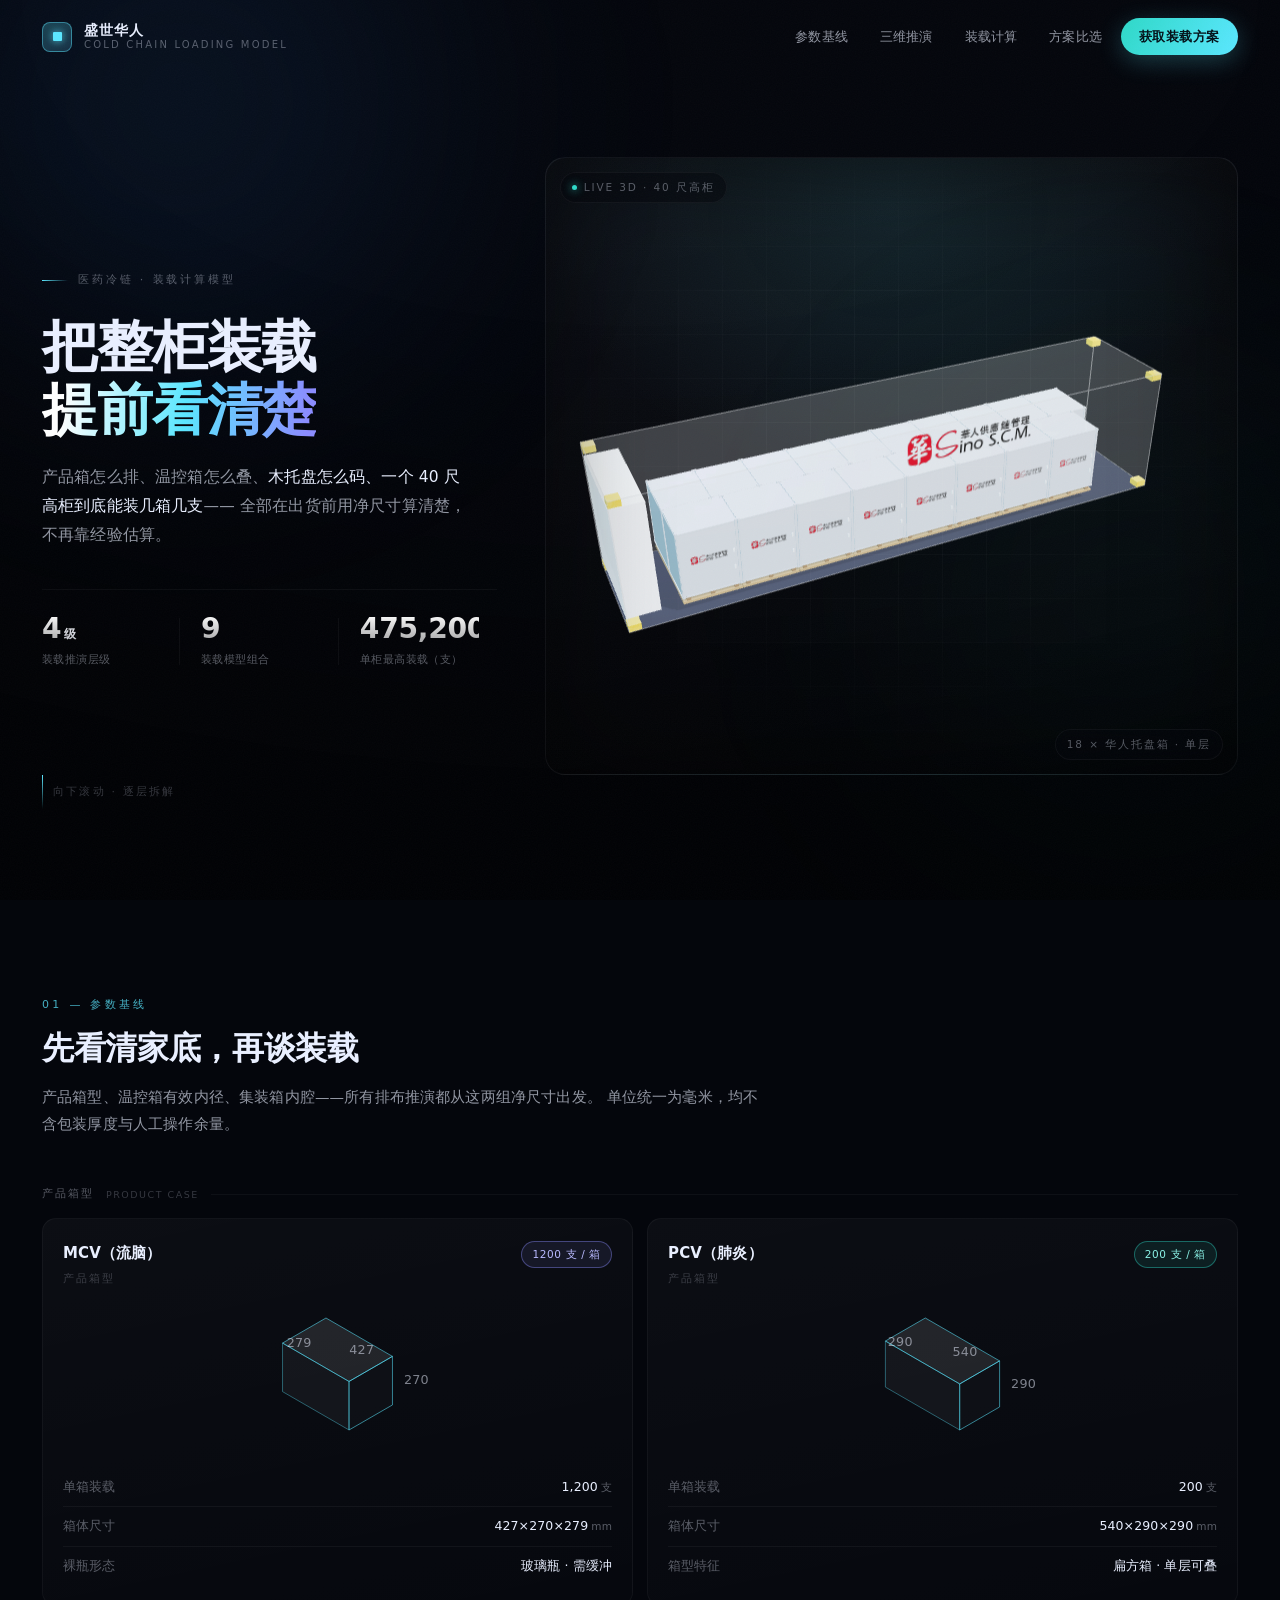
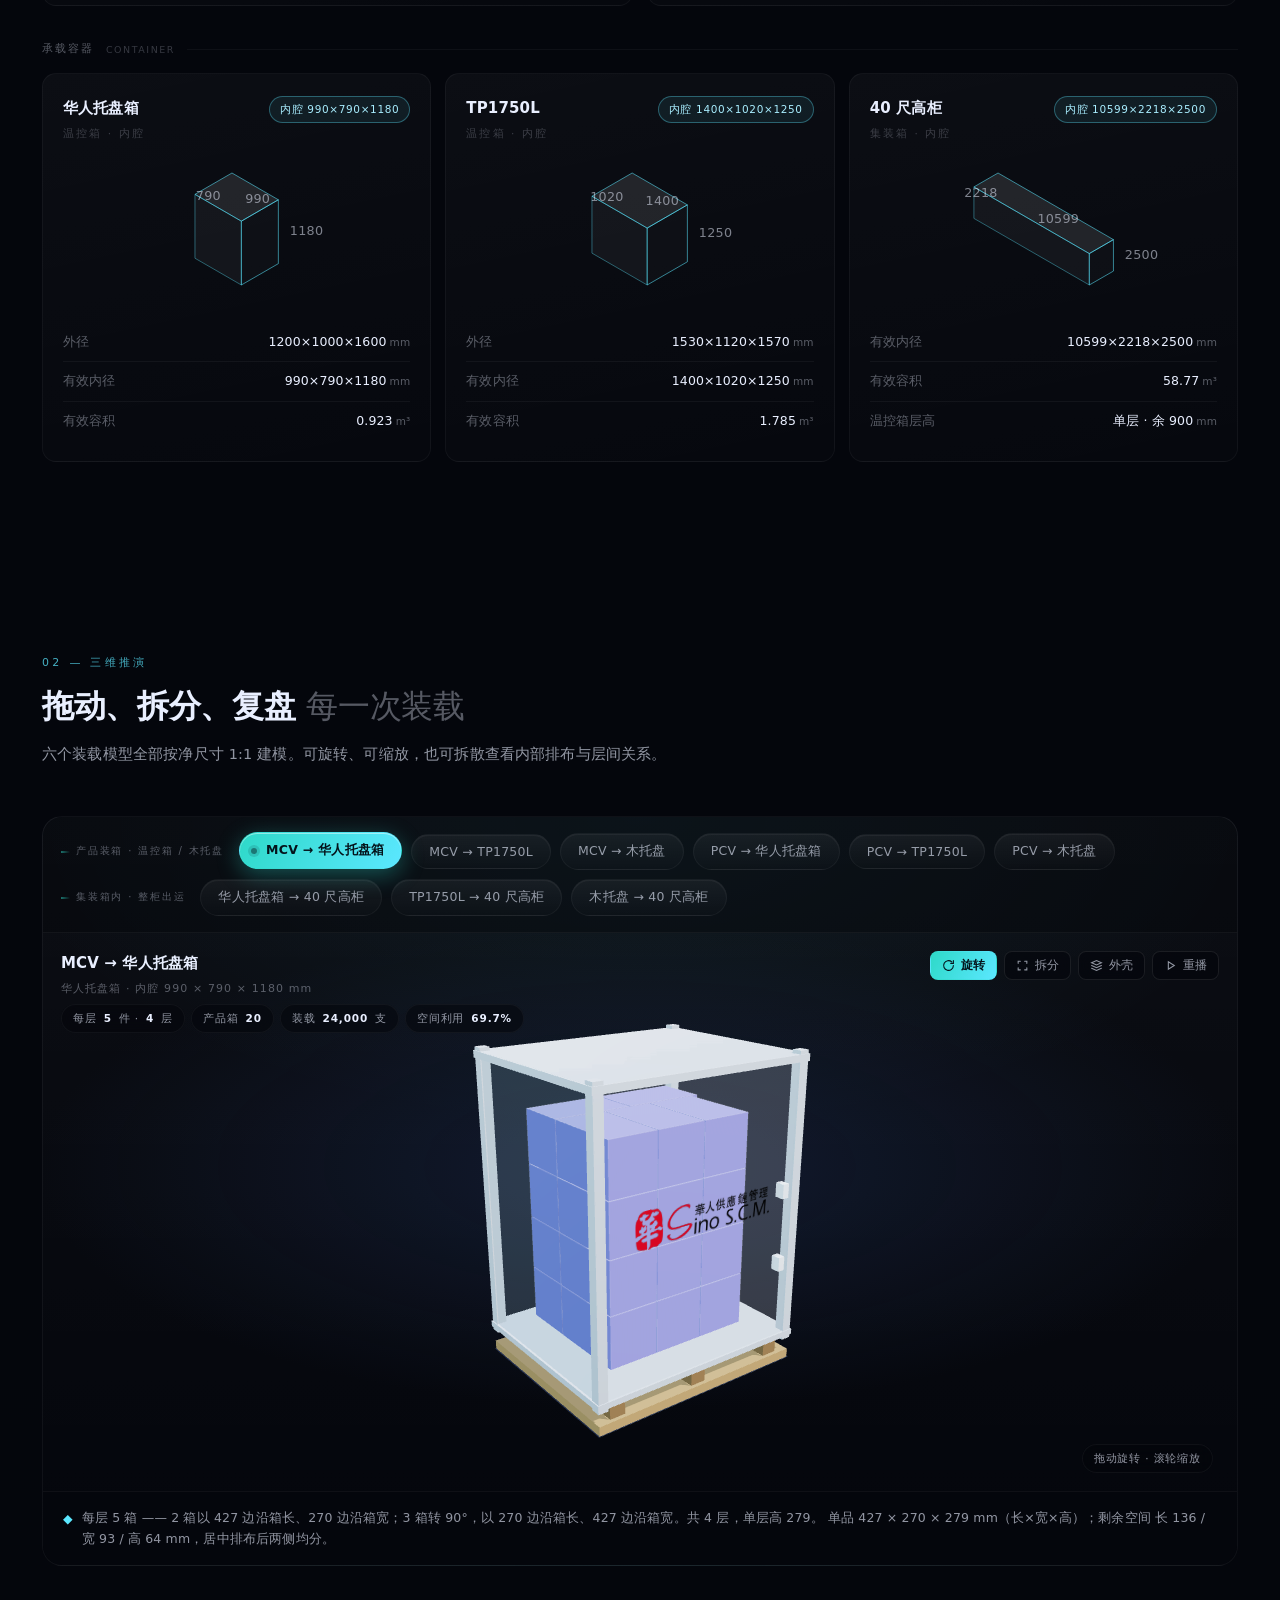
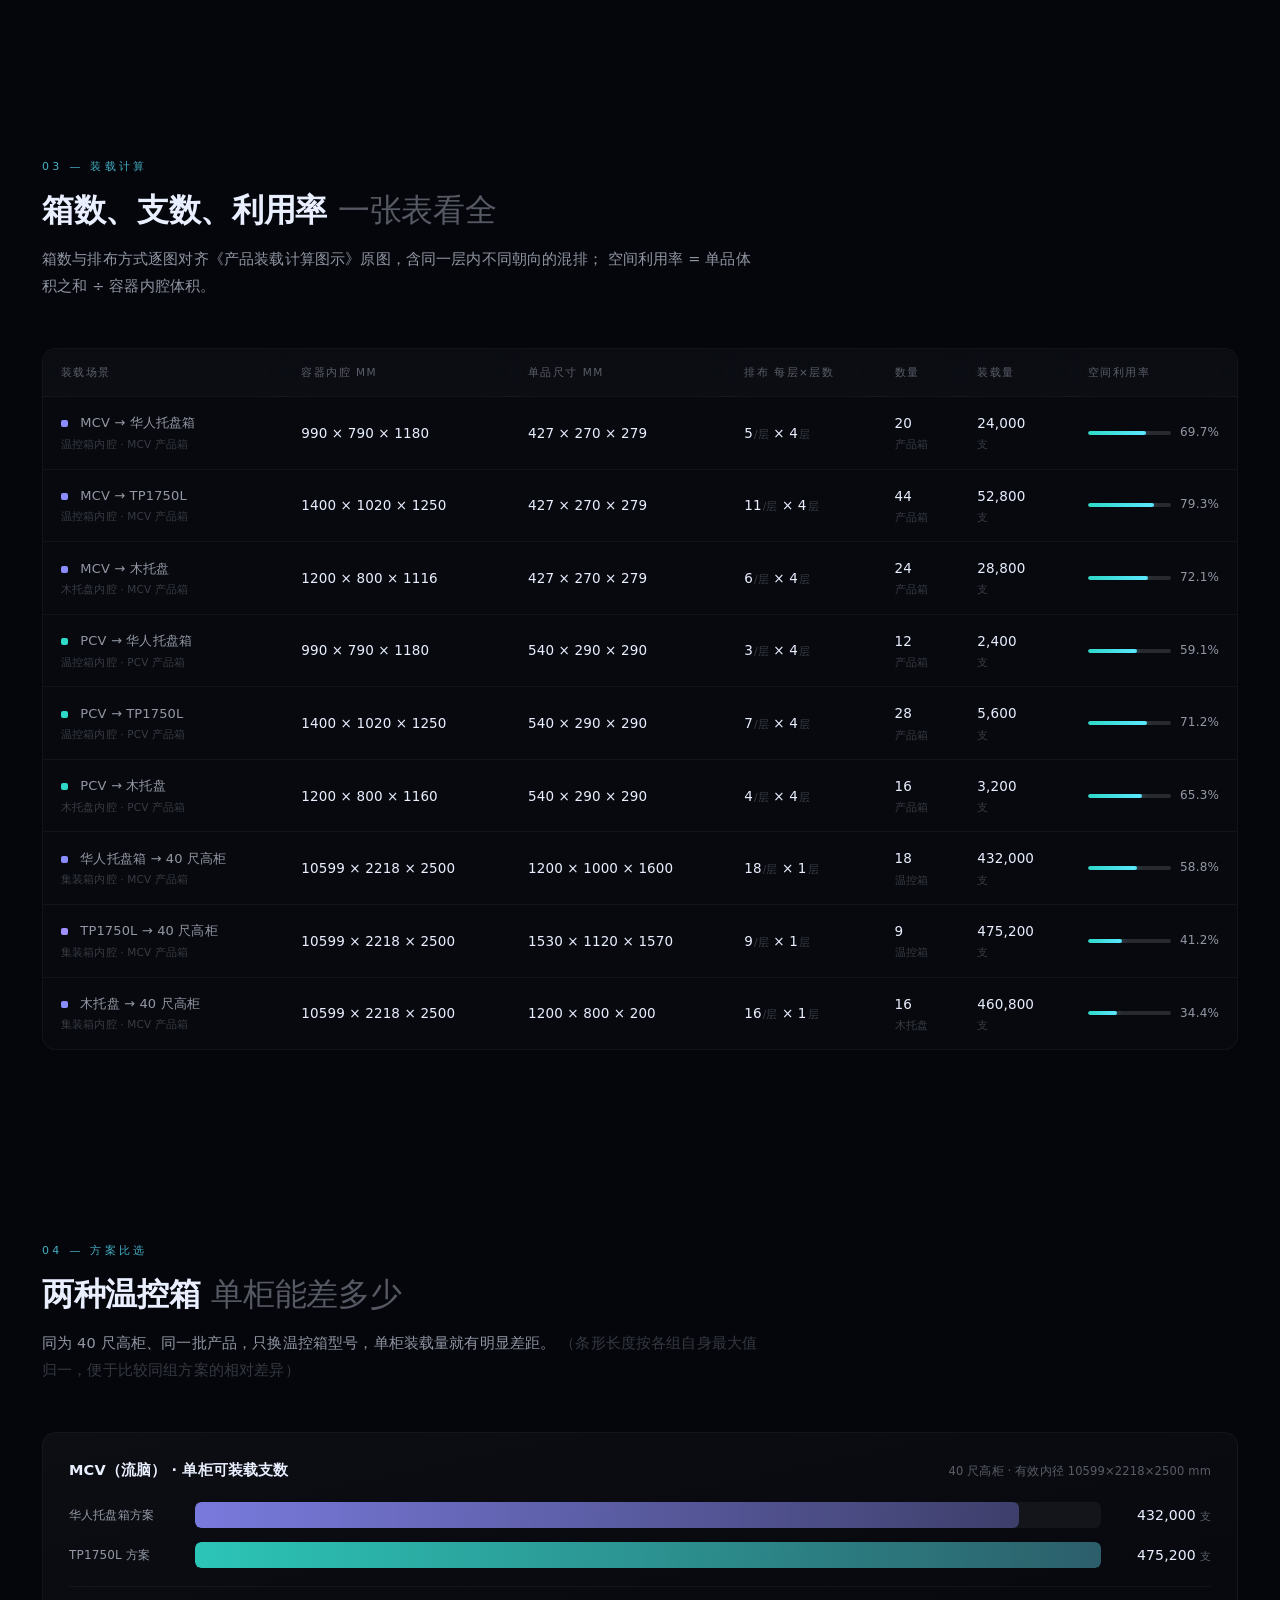
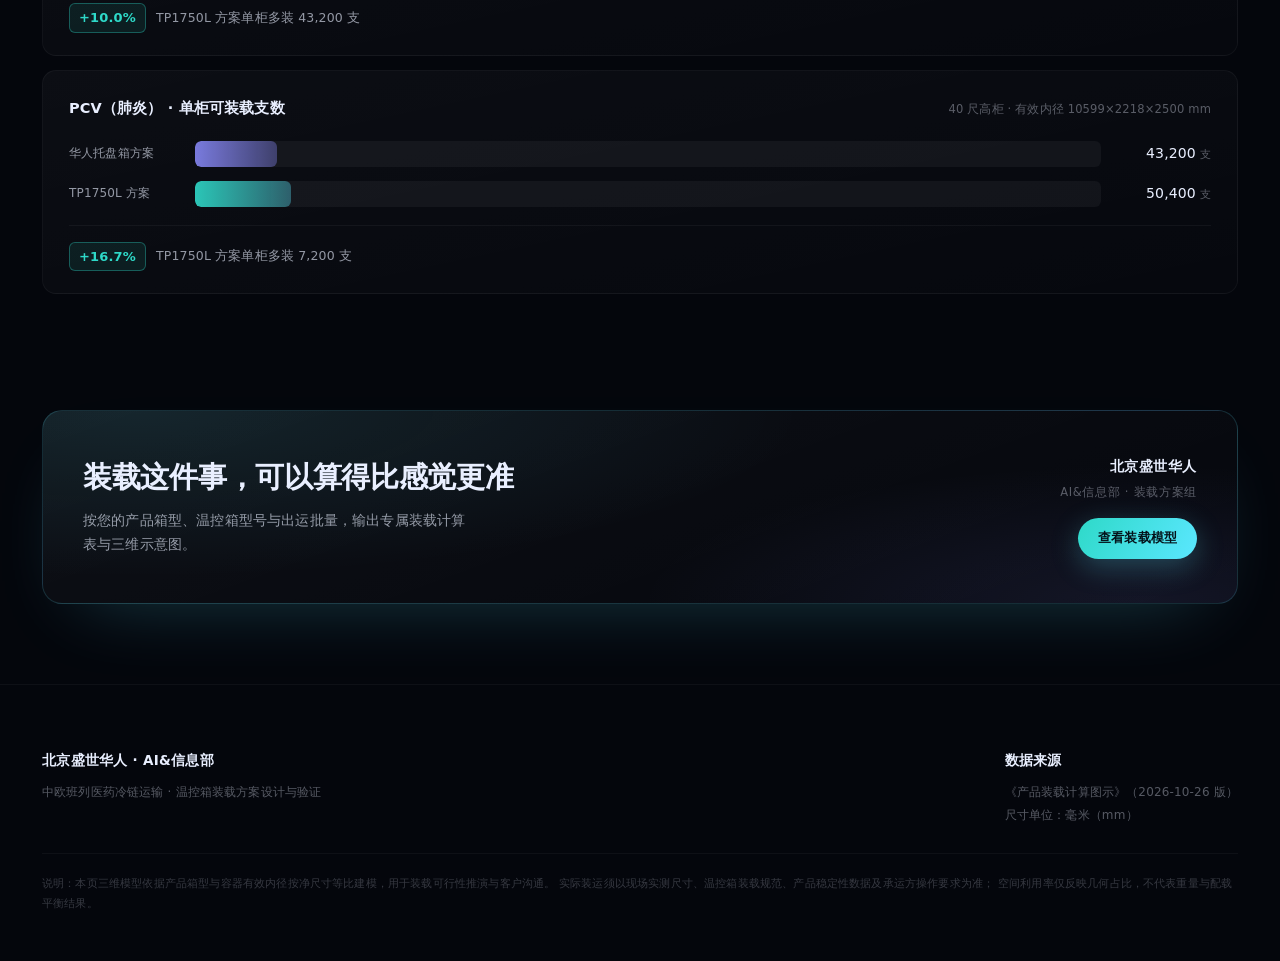
==== v2/standalone.html @ 355221b8 "feat(v2): 新增 MCV/PCV→木托盘、木托盘→40尺高柜 三个装载场景（V3）" ====
<!DOCTYPE html>
<html lang="zh-CN">
<head>
<meta charset="utf-8">
<meta name="viewport" content="width=device-width,initial-scale=1,viewport-fit=cover">
<meta name="theme-color" content="#04060C">
<meta name="robots" content="noindex,nofollow,noarchive">
<title>装载计算可视化 · 医药冷链温控箱 / 木托盘 / 整柜装载方案（离线单文件版）</title>
<meta name="description" content="基于产品箱型、温控箱有效内径、木托盘尺寸与 40 尺高柜内腔的多级装载模型，1:1 三维还原装箱效果，箱数、支数、空间利用率一屏看全。">
<link rel="icon" href="data:image/svg+xml,%3Csvg xmlns='http://www.w3.org/2000/svg' viewBox='0 0 32 32'%3E%3Crect width='32' height='32' rx='8' fill='%23070B14'/%3E%3Cpath d='M16 6l9 5v10l-9 5-9-5V11z' fill='none' stroke='%235BE7FF' stroke-width='2'/%3E%3C/svg%3E">
<style>
/* ============================================================
   盛世华人 · 装载计算可视化  H5
   Design System / 2026
   ============================================================ */

:root {
  /* ---- Surface ---- */
  --bg:        #04060C;
  --bg-raise:  #080C15;
  --glass:     rgba(255,255,255,.035);
  --glass-2:   rgba(255,255,255,.055);
  --line:      rgba(255,255,255,.085);
  --line-soft: rgba(255,255,255,.045);

  /* ---- Ink ---- */
  --ink:   #E9EFFF;
  --ink-2: rgba(233,239,255,.62);
  --ink-3: rgba(233,239,255,.36);
  --ink-4: rgba(233,239,255,.22);

  /* ---- Accent ---- */
  --cyan:   #5BE7FF;
  --mint:   #2ED9C8;
  --violet: #8B8CFF;
  --gold:   #E9C983;

  /* ---- Metrics ---- */
  --maxw: 1260px;
  --r-lg: 20px;
  --r-md: 14px;
  --r-sm: 10px;

  /* ---- Motion ---- */
  --ease: cubic-bezier(.22,.61,.36,1);
}

* { margin:0; padding:0; box-sizing:border-box; }

html { scroll-behavior:smooth; -webkit-text-size-adjust:100%; }

body {
  background:var(--bg);
  color:var(--ink);
  font-family:"PingFang SC","HarmonyOS Sans SC","Source Han Sans SC","Hiragino Sans GB","Microsoft YaHei",system-ui,-apple-system,sans-serif;
  font-size:16px;
  line-height:1.65;
  letter-spacing:.01em;
  -webkit-font-smoothing:antialiased;
  -moz-osx-font-smoothing:grayscale;
  overflow-x:hidden;
}

::selection { background:rgba(91,231,255,.28); }

/* ---------- Ambient background ---------- */
.bg-layer { position:fixed; inset:0; z-index:0; pointer-events:none; overflow:hidden; }
.bg-layer::before,
.bg-layer::after {
  content:""; position:absolute; border-radius:50%; filter:blur(120px); opacity:.5;
}
.bg-layer::before {
  width:64vw; height:64vw; left:-18vw; top:-24vw;
  background:radial-gradient(circle,rgba(46,120,214,.30),transparent 66%);
}
.bg-layer::after {
  width:56vw; height:56vw; right:-16vw; top:26vh;
  background:radial-gradient(circle,rgba(46,217,200,.16),transparent 68%);
}
.grain {
  position:fixed; inset:0; z-index:9998; pointer-events:none; opacity:.028;
  background-image:url("data:image/svg+xml,%3Csvg xmlns='http://www.w3.org/2000/svg' width='140' height='140'%3E%3Cfilter id='n'%3E%3CfeTurbulence type='fractalNoise' baseFrequency='.85' numOctaves='3' stitchTiles='stitch'/%3E%3C/filter%3E%3Crect width='140' height='140' filter='url(%23n)'/%3E%3C/svg%3E");
}
.vignette {
  position:fixed; inset:0; z-index:1; pointer-events:none;
  background:radial-gradient(120% 90% at 50% 0%,transparent 40%,rgba(0,0,0,.55) 100%);
}

/* ---------- Layout ---------- */
.wrap { width:100%; max-width:var(--maxw); margin:0 auto; padding:0 32px; }
@media (max-width:760px){ .wrap { padding:0 20px; } }

main { position:relative; z-index:2; }

/* ---------- Scroll progress ---------- */
.progress {
  position:fixed; top:0; left:0; height:2px; width:0%;
  background:linear-gradient(90deg,var(--mint),var(--cyan),var(--violet));
  z-index:9999; box-shadow:0 0 14px rgba(91,231,255,.6);
}

/* ---------- Nav ---------- */
.nav {
  position:fixed; top:0; left:0; right:0; z-index:900;
  padding:18px 0;
  transition:background .4s var(--ease),backdrop-filter .4s var(--ease),padding .4s var(--ease),border-color .4s var(--ease);
  border-bottom:1px solid transparent;
}
.nav.solid {
  background:rgba(4,6,12,.72);
  backdrop-filter:blur(18px) saturate(140%);
  -webkit-backdrop-filter:blur(18px) saturate(140%);
  border-bottom-color:var(--line-soft);
  padding:12px 0;
}
.nav-inner { display:flex; align-items:center; justify-content:space-between; gap:24px; }
.brand { display:flex; align-items:center; gap:12px; }
.brand-mark {
  width:30px; height:30px; position:relative; flex:0 0 auto;
  border:1px solid rgba(91,231,255,.5); border-radius:8px;
  display:grid; place-items:center;
  background:linear-gradient(150deg,rgba(91,231,255,.16),rgba(139,140,255,.08));
  box-shadow:0 0 22px rgba(91,231,255,.18) inset;
}
.brand-mark i {
  width:9px; height:9px; background:var(--cyan); border-radius:1px;
  box-shadow:0 0 10px var(--cyan);
  animation:pulse 2.6s ease-in-out infinite;
}
@keyframes pulse { 0%,100%{opacity:1;transform:scale(1)} 50%{opacity:.55;transform:scale(.82)} }
.brand-txt { display:flex; flex-direction:column; line-height:1.25; }
.brand-txt b { font-size:14px; font-weight:600; letter-spacing:.06em; }
.brand-txt span { font-size:10px; letter-spacing:.22em; color:var(--ink-3); text-transform:uppercase; }

.nav-links { display:flex; align-items:center; gap:6px; }
.nav-links a {
  color:var(--ink-2); text-decoration:none; font-size:13px; padding:7px 13px; border-radius:999px;
  transition:color .25s,background .25s;
}
.nav-links a:hover { color:var(--ink); background:var(--glass-2); }
.nav-cta {
  font-size:12.5px; color:#04121A !important; font-weight:600;
  background:linear-gradient(120deg,var(--mint),var(--cyan));
  padding:8px 18px !important; border-radius:999px; letter-spacing:.04em;
  box-shadow:0 6px 24px rgba(91,231,255,.24);
}
@media (max-width:860px){ .nav-links a:not(.nav-cta){ display:none; } }
@media (max-width:520px){
  .brand-txt span { display:none; }
  .nav-cta { font-size:12px !important; padding:7px 14px !important; white-space:nowrap; }
  .nav { padding:14px 0; }
  .hstat { min-width:0; }
  .hstat .l { font-size:11px; }
}

/* ---------- Hero ---------- */
.hero {
  position:relative; padding:120px 0 48px; min-height:100svh;
  display:flex; flex-direction:column; justify-content:center;
}
.hero > .wrap.hint-wrap { position:relative; height:40px; flex:0 0 auto; }
.hero-grid {
  display:grid; grid-template-columns:minmax(0,0.82fr) minmax(0,1.25fr);
  gap:48px; align-items:center; width:100%;
}
@media (max-width:1000px){
  .hero { padding:112px 0 40px; min-height:auto; }
  .hero-grid { grid-template-columns:1fr; gap:30px; }
  .canvas-frame { aspect-ratio:1.05 / 1; }
}

.eyebrow {
  display:inline-flex; align-items:center; gap:10px;
  font-size:11px; letter-spacing:.26em; text-transform:uppercase; color:var(--ink-3);
  margin-bottom:26px;
}
.eyebrow::before {
  content:""; width:26px; height:1px; background:linear-gradient(90deg,var(--cyan),transparent);
}

h1 {
  font-size:clamp(34px,4.4vw,62px);
  line-height:1.12; font-weight:600; letter-spacing:-.02em;
  margin-bottom:22px;
}
h1 .dim { color:var(--ink-3); font-weight:300; }
h1 .grad {
  background:linear-gradient(96deg,#FFFFFF 8%,var(--cyan) 52%,var(--violet) 96%);
  -webkit-background-clip:text; background-clip:text; color:transparent;
}
.lede {
  font-size:15.5px; color:var(--ink-2); line-height:1.85; max-width:44ch;
  font-weight:300;
}
.lede b { color:var(--ink); font-weight:500; }

.hero-stats {
  display:flex; gap:0; margin-top:40px;
  border-top:1px solid var(--line-soft); padding-top:24px; flex-wrap:wrap;
}
.hstat { flex:1 1 0; min-width:120px; padding-right:18px; position:relative; }
.hstat + .hstat { padding-left:22px; }
.hstat + .hstat::before {
  content:""; position:absolute; left:0; top:4px; bottom:4px; width:1px; background:var(--line-soft);
}
.hstat .n {
  font-family:"DIN Alternate","Helvetica Neue",system-ui,sans-serif;
  font-size:clamp(22px,2.2vw,31px); font-weight:600; letter-spacing:-.01em;
  font-variant-numeric:tabular-nums; line-height:1.1; white-space:nowrap;
  background:linear-gradient(180deg,#fff,rgba(255,255,255,.62));
  -webkit-background-clip:text; background-clip:text; color:transparent;
}
.hstat .u { font-size:12px; color:var(--ink-3); margin-left:3px; -webkit-text-fill-color:var(--ink-3); }
.hstat .l { font-size:11px; color:var(--ink-3); margin-top:6px; letter-spacing:.04em; white-space:nowrap; }

/* hero canvas frame */
.hero-visual { position:relative; }
.canvas-frame {
  position:relative; width:100%; aspect-ratio:1.12 / 1; min-height:460px;
  border-radius:var(--r-lg);
  background:
    radial-gradient(80% 70% at 50% 8%,rgba(91,231,255,.10),transparent 64%),
    linear-gradient(170deg,rgba(255,255,255,.045),rgba(255,255,255,.008));
  border:1px solid var(--line-soft);
  overflow:hidden;
}
.canvas-frame::before {
  content:""; position:absolute; inset:0; z-index:2; pointer-events:none;
  border-radius:inherit; box-shadow:inset 0 0 110px rgba(0,0,0,.5);
}
.canvas-frame::after {
  content:""; position:absolute; inset:0; pointer-events:none;
  background-image:
    linear-gradient(rgba(255,255,255,.028) 1px,transparent 1px),
    linear-gradient(90deg,rgba(255,255,255,.028) 1px,transparent 1px);
  background-size:44px 44px;
  mask-image:radial-gradient(75% 75% at 50% 45%,#000 20%,transparent 78%);
  -webkit-mask-image:radial-gradient(75% 75% at 50% 45%,#000 20%,transparent 78%);
}
.canvas-frame canvas { display:block; width:100%; height:100%; }
.frame-tag {
  position:absolute; z-index:3; font-size:10.5px; letter-spacing:.18em; text-transform:uppercase;
  color:var(--ink-3); padding:6px 11px; border:1px solid var(--line-soft); border-radius:999px;
  background:rgba(4,6,12,.5); backdrop-filter:blur(8px);
}
.frame-tag.tl { left:14px; top:14px; }
.frame-tag.br { right:14px; bottom:14px; }
.frame-tag .dot { display:inline-block; width:5px; height:5px; border-radius:50%; background:var(--mint); margin-right:7px; vertical-align:middle; box-shadow:0 0 8px var(--mint); }

.scroll-hint {
  position:absolute; left:32px; bottom:6px; display:flex; align-items:center; gap:10px;
  font-size:11px; letter-spacing:.2em; color:var(--ink-4); text-transform:uppercase;
}
.scroll-hint .bar { width:1px; height:34px; background:linear-gradient(var(--cyan),transparent); }
@media (max-width:1000px){ .scroll-hint { display:none; } }

/* ---------- Section shell ---------- */
.section { position:relative; padding:96px 0; }
.section.tight { padding:64px 0; }
.sec-head { margin-bottom:48px; max-width:720px; }
.sec-index {
  font-family:"DIN Alternate",system-ui,sans-serif; font-size:11px; letter-spacing:.3em;
  color:var(--cyan); opacity:.75; margin-bottom:14px;
}
.sec-title { font-size:clamp(24px,2.5vw,34px); font-weight:600; letter-spacing:-.01em; line-height:1.3; }
.sec-title em { font-style:normal; color:var(--ink-3); font-weight:300; }
.sec-sub { margin-top:14px; color:var(--ink-2); font-size:14.5px; line-height:1.85; font-weight:300; }

/* ---------- Param cards ---------- */
.cards { display:grid; gap:14px; }
.cards.p2 { grid-template-columns:repeat(2,minmax(0,1fr)); }
.cards.p3 { grid-template-columns:repeat(3,minmax(0,1fr)); }

.grp-label {
  display:flex; align-items:center; gap:12px;
  font-size:11px; letter-spacing:.18em; color:var(--ink-3);
  margin:0 0 14px;
}
.grp-label:not(:first-child) { margin-top:34px; }
.grp-label i {
  font-style:normal; font-size:9.5px; letter-spacing:.16em;
  color:var(--ink-4); text-transform:uppercase;
}
.grp-label::after { content:""; flex:1; height:1px; background:var(--line-soft); }

@media (max-width:860px){
  .cards.p2, .cards.p3 { grid-template-columns:1fr; }
}
.pcard {
  position:relative; padding:22px 20px 20px; border-radius:var(--r-md);
  background:linear-gradient(168deg,var(--glass),rgba(255,255,255,.012));
  border:1px solid var(--line-soft);
  transition:border-color .35s var(--ease),transform .35s var(--ease),background .35s var(--ease);
  overflow:hidden;
}
.pcard:hover { border-color:rgba(91,231,255,.32); transform:translateY(-3px); }
.pcard::before {
  content:""; position:absolute; inset:0; opacity:0; transition:opacity .4s;
  background:radial-gradient(70% 60% at 50% 0%,rgba(91,231,255,.10),transparent 70%);
}
.pcard:hover::before { opacity:1; }
.pcard-top { display:flex; align-items:flex-start; justify-content:space-between; gap:10px; position:relative; }
.pcard h3 { font-size:15px; font-weight:600; letter-spacing:.01em; }
.pcard .kick { font-size:10.5px; letter-spacing:.2em; text-transform:uppercase; color:var(--ink-4); margin-top:5px; }
.pill {
  font-size:10.5px; padding:4px 10px; border-radius:999px; letter-spacing:.06em;
  border:1px solid var(--line); color:var(--ink-2); white-space:nowrap;
}
.pill.violet { color:#B9BAFF; border-color:rgba(139,140,255,.4); background:rgba(139,140,255,.09); }
.pill.mint   { color:#8BF2E6; border-color:rgba(46,217,200,.4);  background:rgba(46,217,200,.09); }
.pill.cyan   { color:#A9EEFF; border-color:rgba(91,231,255,.34); background:rgba(91,231,255,.08); }

.iso-box { width:100%; height:168px; display:block; margin:2px 0 0; }
.iso-box .f-top { fill:rgba(255,255,255,.10); }
.iso-box .f-left { fill:rgba(255,255,255,.045); }
.iso-box .f-right { fill:rgba(255,255,255,.02); }
.iso-box .edge { fill:none; stroke:rgba(91,231,255,.55); stroke-width:1; vector-effect:non-scaling-stroke; }
.iso-box .dim-line { stroke:rgba(255,255,255,.16); stroke-width:1; stroke-dasharray:3 3; }
.iso-box .dim-txt { fill:rgba(233,239,255,.52); font-size:10px; font-family:"DIN Alternate",system-ui,sans-serif; letter-spacing:.02em; }

.spec { display:flex; flex-direction:column; gap:0; margin-top:10px; position:relative; }
.spec-row {
  display:flex; align-items:baseline; justify-content:space-between; gap:12px;
  padding:9px 0; border-top:1px solid var(--line-soft); font-size:12.5px;
}
.spec-row:first-child { border-top:none; }
.spec-row .k { color:var(--ink-3); }
.spec-row .v {
  font-family:"DIN Alternate","Helvetica Neue",system-ui,sans-serif;
  font-variant-numeric:tabular-nums; letter-spacing:.01em; color:var(--ink);
  font-weight:500;
}
.spec-row .v small { color:var(--ink-3); font-size:10.5px; margin-left:3px; }

/* ---------- 3D Stage ---------- */
.stage-shell {
  position:relative; border-radius:var(--r-lg); overflow:hidden;
  border:1px solid var(--line-soft);
  background:
    radial-gradient(90% 70% at 50% 0%,rgba(91,231,255,.07),transparent 60%),
    linear-gradient(180deg,rgba(255,255,255,.035),rgba(255,255,255,.004));
}
.stage-tabs {
  display:flex; flex-direction:column; gap:9px; padding:16px 18px;
  border-bottom:1px solid var(--line-soft);
  background:rgba(4,6,12,.4);
}
.tab-row { display:flex; flex-wrap:wrap; align-items:center; gap:9px; }
.tab-group-label {
  position:relative; font-size:10px; letter-spacing:.18em; text-transform:uppercase;
  color:var(--ink-3); flex:0 0 auto; min-width:112px; white-space:nowrap; margin-right:6px;
  padding-left:15px;
}
.tab-group-label::before {
  content:""; position:absolute; left:0; top:50%; width:9px; height:1px;
  background:linear-gradient(90deg,var(--mint),transparent); transform:translateY(-50%);
}
@media (max-width:700px){
  .tab-group-label { flex:1 0 100%; margin-bottom:3px; }
}
.tab {
  position:relative; appearance:none; cursor:pointer; font-family:inherit;
  font-size:12.5px; font-weight:500; letter-spacing:.02em;
  padding:9px 17px; border-radius:999px; overflow:hidden; white-space:nowrap;
  color:var(--ink-2);
  border:1px solid var(--line-soft);
  background:linear-gradient(180deg,rgba(255,255,255,.055),rgba(255,255,255,.012));
  box-shadow:inset 0 1px 0 rgba(255,255,255,.05);
  transition:color .3s var(--ease), border-color .3s var(--ease), background .3s var(--ease), transform .3s var(--ease), box-shadow .3s var(--ease);
}
.tab::before {
  content:""; position:absolute; top:0; left:-60%; width:55%; height:100%;
  background:linear-gradient(100deg,transparent,rgba(255,255,255,.18),transparent);
  transform:skewX(-18deg); transition:transform .6s var(--ease); pointer-events:none;
}
.tab:hover {
  color:var(--ink); border-color:rgba(91,231,255,.4);
  background:var(--glass-2); transform:translateY(-1px);
}
.tab:hover::before { transform:translateX(340%) skewX(-18deg); }
.tab.on {
  color:#04121A; font-weight:700;
  border-color:transparent;
  background:linear-gradient(120deg,var(--mint),var(--cyan));
  box-shadow:0 6px 22px rgba(46,217,200,.34), inset 0 1px 0 rgba(255,255,255,.45);
  transform:translateY(-1px);
}
.tab.on::before { display:none; }
.tab.on::after {
  content:""; position:absolute; left:11px; top:50%; width:6px; height:6px;
  border-radius:50%; background:rgba(4,18,26,.5); transform:translateY(-50%);
  box-shadow:0 0 0 3px rgba(4,18,26,.12);
}
.tab.on { padding-left:26px; }

.stage {
  position:relative; height:clamp(400px,62vh,600px);
  background:radial-gradient(70% 60% at 50% 42%,rgba(28,44,80,.5),rgba(4,6,12,0) 72%);
}
.stage canvas { display:block; width:100%; height:100%; cursor:grab; touch-action:none; }
.stage canvas:active { cursor:grabbing; }

.hud { position:absolute; inset:0; pointer-events:none; padding:18px; z-index:2; }
.hud-tl { position:absolute; left:18px; top:18px; }
.hud-br { position:absolute; right:18px; bottom:18px; text-align:right; }
.hud-tr { position:absolute; right:18px; top:18px; display:flex; gap:7px; pointer-events:auto; }

.hud-title { font-size:15px; font-weight:600; letter-spacing:.01em; }
.hud-sub { font-size:11px; color:var(--ink-3); letter-spacing:.1em; margin-top:4px; }
.hud-chip {
  display:inline-flex; align-items:center; gap:7px;
  font-size:10.5px; letter-spacing:.08em; color:var(--ink-2);
  padding:5px 11px; border-radius:999px; border:1px solid var(--line-soft);
  background:rgba(4,6,12,.55); backdrop-filter:blur(8px); margin-right:6px; margin-top:6px;
}
.hud-chip b {
  font-family:"DIN Alternate",system-ui,sans-serif; color:var(--ink); font-weight:600;
  font-variant-numeric:tabular-nums;
}

.ctl {
  appearance:none; cursor:pointer; font-family:inherit; font-size:11.5px;
  padding:6px 11px; border-radius:8px; border:1px solid var(--line);
  background:rgba(4,6,12,.62); color:var(--ink-2);
  backdrop-filter:blur(10px); transition:all .22s var(--ease);
  display:inline-flex; align-items:center; gap:6px;
}
.ctl:hover { color:var(--ink); border-color:rgba(91,231,255,.4); }
.ctl.on { color:#04121A; background:linear-gradient(120deg,var(--mint),var(--cyan)); border-color:transparent; font-weight:600; }
.ctl svg { width:13px; height:13px; }

.stage-note {
  padding:16px 20px; border-top:1px solid var(--line-soft);
  font-size:12.5px; color:var(--ink-2); background:rgba(4,6,12,.3);
  display:flex; align-items:flex-start; gap:9px;
}
.stage-note .mk { color:var(--cyan); flex:0 0 auto; margin-top:1px; }

/* ---------- Table ---------- */
.tbl-wrap { border-radius:var(--r-md); border:1px solid var(--line-soft); overflow:auto; background:rgba(255,255,255,.014); }
table { width:100%; border-collapse:collapse; min-width:820px; }
thead th {
  text-align:left; font-size:10.5px; letter-spacing:.14em; text-transform:uppercase;
  color:var(--ink-3); font-weight:500; padding:15px 18px; white-space:nowrap;
  border-bottom:1px solid var(--line);
  background:rgba(255,255,255,.02);
  position:sticky; top:0; backdrop-filter:blur(10px);
}
tbody td {
  padding:15px 18px; font-size:13px; border-bottom:1px solid var(--line-soft); color:var(--ink-2);
  vertical-align:middle;
}
tbody tr:last-child td { border-bottom:none; }
tbody tr { transition:background .22s; }
tbody tr:hover { background:rgba(91,231,255,.035); }
td.strong { color:var(--ink); font-weight:500; }
td.num {
  font-family:"DIN Alternate","Helvetica Neue",system-ui,sans-serif;
  font-variant-numeric:tabular-nums; color:var(--ink); font-size:13.5px; letter-spacing:.01em;
}
td .sub { display:block; font-size:10.5px; color:var(--ink-4); margin-top:2px; }
td.lay { white-space:nowrap; }
td.lay i { font-style:normal; font-size:10.5px; color:var(--ink-4); margin-left:1px; }
.swatch { display:inline-block; width:7px; height:7px; border-radius:2px; margin-right:8px; vertical-align:middle; }
.meter { display:flex; align-items:center; gap:9px; }
.meter .track { flex:1; height:4px; border-radius:2px; background:rgba(255,255,255,.13); min-width:56px; overflow:hidden; }
.meter .fill { height:100%; border-radius:2px; background:linear-gradient(90deg,var(--mint),var(--cyan)); box-shadow:0 0 10px rgba(91,231,255,.45); }
.meter .pct { font-family:"DIN Alternate",system-ui,sans-serif; font-size:12px; color:var(--ink-2); font-variant-numeric:tabular-nums; min-width:38px; text-align:right; }

/* ---------- Compare ---------- */
.compare { display:grid; grid-template-columns:1fr; gap:14px; }
.cmp-card {
  padding:26px 26px 22px; border-radius:var(--r-md); border:1px solid var(--line-soft);
  background:linear-gradient(168deg,var(--glass),rgba(255,255,255,.01));
}
.cmp-head { display:flex; align-items:baseline; justify-content:space-between; gap:14px; margin-bottom:20px; flex-wrap:wrap; }
.cmp-head h3 { font-size:14.5px; font-weight:600; }
.cmp-head .note { font-size:11.5px; color:var(--ink-3); }
.bar-row { display:grid; grid-template-columns:112px 1fr auto; gap:14px; align-items:center; margin-bottom:14px; }
.bar-row:last-child { margin-bottom:0; }
.bar-label { font-size:12px; color:var(--ink-2); }
.bar-track { height:26px; border-radius:6px; background:rgba(255,255,255,.045); position:relative; overflow:hidden; }
.bar-fill {
  height:100%; border-radius:6px; width:0; transition:width 1.1s var(--ease);
  position:relative;
}
.bar-fill.a { background:linear-gradient(90deg,rgba(139,140,255,.85),rgba(139,140,255,.35)); }
.bar-fill.b { background:linear-gradient(90deg,rgba(46,217,200,.9),rgba(91,231,255,.35)); }
.bar-val {
  font-family:"DIN Alternate",system-ui,sans-serif; font-size:14px; font-variant-numeric:tabular-nums;
  color:var(--ink); min-width:96px; text-align:right; letter-spacing:.01em;
}
.bar-val small { color:var(--ink-3); font-size:10.5px; margin-left:4px; }
.cmp-foot {
  margin-top:18px; padding-top:16px; border-top:1px solid var(--line-soft);
  display:flex; align-items:center; gap:10px; font-size:12.5px; color:var(--ink-2); flex-wrap:wrap;
}
.delta {
  font-family:"DIN Alternate",system-ui,sans-serif; font-weight:600; font-size:13px;
  color:var(--mint); font-variant-numeric:tabular-nums;
  padding:3px 9px; border-radius:6px; border:1px solid rgba(46,217,200,.34); background:rgba(46,217,200,.09);
}

/* ---------- Footer ---------- */
.footer { padding:64px 0 48px; border-top:1px solid var(--line-soft); margin-top:40px; position:relative; z-index:2; }
.footer-grid { display:flex; justify-content:space-between; gap:36px; flex-wrap:wrap; align-items:flex-start; }
.footer h4 { font-size:13.5px; font-weight:600; margin-bottom:10px; letter-spacing:.02em; }
.footer p { font-size:12px; color:var(--ink-3); line-height:1.9; max-width:52ch; }
.footer .fine { margin-top:26px; padding-top:20px; border-top:1px solid var(--line-soft); font-size:11px; color:var(--ink-4); line-height:1.8; }

/* ---------- Reveal ---------- */
.reveal { opacity:0; transform:translateY(22px); transition:opacity .9s var(--ease),transform .9s var(--ease); }
.reveal.in { opacity:1; transform:none; }
.reveal.d1 { transition-delay:.08s; }
.reveal.d2 { transition-delay:.16s; }
.reveal.d3 { transition-delay:.24s; }
.reveal.d4 { transition-delay:.32s; }

@media (prefers-reduced-motion:reduce){
  .reveal { opacity:1 !important; transform:none !important; transition:none !important; }
  html { scroll-behavior:auto; }
  .brand-mark i { animation:none; }
}

/* ============================================================
   移动端适配
   ============================================================ */
@media (max-width:760px){
  /* 场景切换：横向滚动条 */
  .stage-tabs {
    flex-direction:row; flex-wrap:nowrap; overflow-x:auto;
    gap:8px; padding:12px 14px; scrollbar-width:none;
  }
  .stage-tabs::-webkit-scrollbar { display:none; }
  .tab-row { flex-wrap:nowrap; flex:0 0 auto; gap:7px; }
  .tab-group-label { display:none; }
  .tab { font-size:12px; padding:7px 13px; }

  /* 控件移到画布底部，避免遮挡标题 */
  .hud-tl { left:14px; right:14px; top:14px; }
  .hud-tr {
    top:auto; bottom:12px; left:14px; right:14px;
    justify-content:flex-start; flex-wrap:wrap;
  }
  .hud-br { display:none; }
  .hud-chip { font-size:9.5px; padding:4px 8px; margin-top:5px; }
  .hud-title { font-size:14px; }
  .stage { height:clamp(360px,58vh,520px); }
  .stage-note { font-size:11.5px; line-height:1.7; }

  /* 计算表：纵向卡片 */
  .tbl-wrap { border:none; background:none; overflow:visible; }
  table { min-width:0; width:100%; }
  thead { display:none; }
  tbody tr {
    display:block; margin-bottom:10px; padding:4px 16px 8px;
    border:1px solid var(--line-soft); border-radius:12px;
    background:linear-gradient(170deg,rgba(255,255,255,.035),rgba(255,255,255,.008));
  }
  tbody tr:hover { background:linear-gradient(170deg,rgba(255,255,255,.035),rgba(255,255,255,.008)); }
  tbody td {
    display:flex; align-items:center; justify-content:space-between; gap:12px;
    padding:9px 0; border-bottom:1px solid var(--line-soft); font-size:12.5px;
  }
  tbody td::before {
    content:attr(data-label); color:var(--ink-3); font-size:11px; flex:0 0 auto;
  }
  tbody td:first-child {
    display:block; padding:14px 0 11px; border-bottom:1px solid var(--line);
  }
  tbody td:first-child::before { display:none; }
  tbody tr td:last-child { border-bottom:none; }
  td .sub { display:inline; margin-left:6px; }
  .meter { flex:1; max-width:170px; }

  /* 对比条 */
  .bar-row { grid-template-columns:1fr auto; row-gap:6px; }
  .bar-label { grid-column:1 / -1; }
  .bar-val { min-width:0; }
  .cmp-card { padding:20px 18px 16px; }

  .sec-head { margin-bottom:32px; }
  .section { padding:64px 0; }
}

/* ============================================================
   结尾 CTA
   ============================================================ */
.cta-band { position:relative; z-index:2; padding:20px 0 40px; }
.cta-inner {
  display:flex; align-items:center; justify-content:space-between; gap:40px; flex-wrap:wrap;
  padding:44px 40px; border-radius:var(--r-lg);
  border:1px solid rgba(91,231,255,.16);
  background:
    radial-gradient(90% 140% at 8% 0%,rgba(91,231,255,.10),transparent 62%),
    radial-gradient(70% 120% at 92% 100%,rgba(139,140,255,.10),transparent 60%),
    linear-gradient(160deg,rgba(255,255,255,.045),rgba(255,255,255,.008));
  box-shadow:0 30px 80px -40px rgba(91,231,255,.28);
}
.cta-inner h2 {
  font-size:clamp(22px,2.3vw,30px); font-weight:600; letter-spacing:-.01em; line-height:1.35;
  margin-bottom:10px;
}
.cta-inner p { font-size:13.5px; color:var(--ink-2); font-weight:300; max-width:46ch; line-height:1.8; }
.cta-side { text-align:right; }
.cta-brand { font-size:14px; font-weight:600; letter-spacing:.04em; }
.cta-dept { font-size:11.5px; color:var(--ink-3); margin-top:5px; letter-spacing:.06em; }
.cta-btn {
  display:inline-flex; align-items:center; gap:8px; margin-top:16px;
  font-size:12.5px; font-weight:600; color:#04121A; text-decoration:none;
  padding:10px 20px; border-radius:999px;
  background:linear-gradient(120deg,var(--mint),var(--cyan));
  box-shadow:0 8px 28px rgba(91,231,255,.26);
  transition:transform .25s var(--ease),box-shadow .25s var(--ease);
}
.cta-btn:hover { transform:translateY(-2px); box-shadow:0 12px 34px rgba(91,231,255,.34); }
@media (max-width:760px){
  .cta-inner { padding:30px 24px; gap:24px; }
  .cta-side { text-align:left; width:100%; }
  .cta-btn { margin-top:12px; }
}

@media (max-width:560px){
  .hero-stats { display:grid; grid-template-columns:repeat(3,1fr); border-top:1px solid var(--line-soft); }
  .hstat { min-width:0; padding-right:8px; }
  .hstat + .hstat { padding-left:12px; }
  .hstat .n { font-size:20px; }
  .hstat .l { white-space:normal; font-size:10px; line-height:1.45; }
  .hero { padding:104px 0 28px; }
}

</style>
</head>
<body>

<div class="bg-layer"></div>
<div class="vignette"></div>
<div class="grain"></div>
<div class="progress" id="progress"></div>

<!-- ================= NAV ================= -->
<header class="nav" id="nav">
  <div class="wrap nav-inner">
    <div class="brand">
      <div class="brand-mark"><i></i></div>
      <div class="brand-txt">
        <b>盛世华人</b>
        <span>Cold Chain Loading Model</span>
      </div>
    </div>
    <nav class="nav-links">
      <a href="#params">参数基线</a>
      <a href="#stage-sec">三维推演</a>
      <a href="#calc">装载计算</a>
      <a href="#compare-sec">方案比选</a>
      <a href="#contact" class="nav-cta">获取装载方案</a>
    </nav>
  </div>
</header>

<main>

<!-- ================= HERO ================= -->
<section class="hero">
  <div class="wrap hero-grid grid-wrap">
    <div>
      <div class="eyebrow reveal">医药冷链 · 装载计算模型</div>
      <h1 class="reveal d1">
        把整柜装载<br>
        <span class="grad">提前看清楚</span>
      </h1>
      <p class="lede reveal d2">
        产品箱怎么排、温控箱怎么叠、<b>木托盘怎么码、一个 40 尺高柜到底能装几箱几支</b>——
        全部在出货前用净尺寸算清楚，不再靠经验估算。
      </p>

      <div class="hero-stats reveal d3">
        <div class="hstat">
          <div class="n">4<span class="u">级</span></div>
          <div class="l">装载推演层级</div>
        </div>
        <div class="hstat">
          <div class="n" data-count="9">0</div>
          <div class="l">装载模型组合</div>
        </div>
        <div class="hstat">
          <div class="n" data-count="475200">0</div>
          <div class="l">单柜最高装载（支）</div>
        </div>
      </div>
    </div>

    <div class="hero-visual reveal d2">
      <div class="canvas-frame">
        <canvas id="heroCanvas"></canvas>
        <div class="frame-tag tl"><span class="dot"></span>Live 3D · 40 尺高柜</div>
        <div class="frame-tag br">18 × 华人托盘箱 · 单层</div>
      </div>
    </div>
  </div>

  <div class="wrap hint-wrap">
    <div class="scroll-hint"><span class="bar"></span>向下滚动 · 逐层拆解</div>
  </div>
</section>

<!-- ================= 参数 ================= -->
<section class="section" id="params">
  <div class="wrap">
    <div class="sec-head reveal">
      <div class="sec-index">01 — 参数基线</div>
      <h2 class="sec-title">先看清家底，再谈装载</h2>
      <p class="sec-sub">
        产品箱型、温控箱有效内径、集装箱内腔——所有排布推演都从这两组净尺寸出发。
        单位统一为毫米，均不含包装厚度与人工操作余量。
      </p>
    </div>
    <div class="grp-label reveal">产品箱型 <i>Product Case</i></div>
    <div class="cards p2" id="cardsProduct"></div>

    <div class="grp-label reveal">承载容器 <i>Container</i></div>
    <div class="cards p3" id="cardsCont"></div>
  </div>
</section>

<!-- ================= 3D 舞台 ================= -->
<section class="section" id="stage-sec">
  <div class="wrap">
    <div class="sec-head reveal">
      <div class="sec-index">02 — 三维推演</div>
      <h2 class="sec-title">拖动、拆分、复盘 <em>每一次装载</em></h2>
      <p class="sec-sub">
        六个装载模型全部按净尺寸 1:1 建模。可旋转、可缩放，也可拆散查看内部排布与层间关系。
      </p>
    </div>

    <div class="stage-shell reveal d1">
      <div class="stage-tabs" id="tabs"></div>

      <div class="stage">
        <canvas id="stageCanvas"></canvas>
        <div class="hud">
          <div class="hud-tl">
            <div class="hud-title" id="hudTitle">—</div>
            <div class="hud-sub" id="hudSub">—</div>
            <div id="hudChips"></div>
          </div>
          <div class="hud-tr">
            <button class="ctl on" id="btnRotate" title="自动旋转">
              <svg viewBox="0 0 24 24" fill="none" stroke="currentColor" stroke-width="2" stroke-linecap="round"><path d="M21 12a9 9 0 1 1-3-6.7"/><path d="M21 3v5h-5"/></svg>
              旋转
            </button>
            <button class="ctl" id="btnExplode" title="拆分视图">
              <svg viewBox="0 0 24 24" fill="none" stroke="currentColor" stroke-width="2" stroke-linecap="round"><path d="M4 8V4h4M20 16v4h-4M20 8V4h-4M4 16v4h4"/></svg>
              拆分
            </button>
            <button class="ctl" id="btnShell" title="外壳显隐">
              <svg viewBox="0 0 24 24" fill="none" stroke="currentColor" stroke-width="2" stroke-linecap="round"><path d="M3 7l9-4 9 4-9 4-9-4z"/><path d="M3 12l9 4 9-4"/><path d="M3 17l9 4 9-4"/></svg>
              外壳
            </button>
            <button class="ctl" id="btnReplay" title="重播装箱动画">
              <svg viewBox="0 0 24 24" fill="none" stroke="currentColor" stroke-width="2" stroke-linecap="round"><path d="M8 5v14l11-7z"/></svg>
              重播
            </button>
          </div>
          <div class="hud-br">
            <span class="hud-chip">拖动旋转 · 滚轮缩放</span>
          </div>
        </div>
      </div>

      <div class="stage-note" id="stageNote"></div>
    </div>
  </div>
</section>

<!-- ================= 计算表 ================= -->
<section class="section" id="calc">
  <div class="wrap">
    <div class="sec-head reveal">
      <div class="sec-index">03 — 装载计算</div>
      <h2 class="sec-title">箱数、支数、利用率 <em>一张表看全</em></h2>
      <p class="sec-sub">
        箱数与排布方式逐图对齐《产品装载计算图示》原图，含同一层内不同朝向的混排；
        空间利用率 = 单品体积之和 ÷ 容器内腔体积。
      </p>
    </div>

    <div class="tbl-wrap reveal d1">
      <table>
        <thead>
          <tr>
            <th>装载场景</th>
            <th>容器内腔 mm</th>
            <th>单品尺寸 mm</th>
            <th>排布 每层×层数</th>
            <th>数量</th>
            <th>装载量</th>
            <th>空间利用率</th>
          </tr>
        </thead>
        <tbody id="tblBody"></tbody>
      </table>
    </div>
  </div>
</section>

<!-- ================= 对比 ================= -->
<section class="section" id="compare-sec">
  <div class="wrap">
    <div class="sec-head reveal">
      <div class="sec-index">04 — 方案比选</div>
      <h2 class="sec-title">两种温控箱 <em>单柜能差多少</em></h2>
      <p class="sec-sub">
        同为 40 尺高柜、同一批产品，只换温控箱型号，单柜装载量就有明显差距。
        <span style="color:var(--ink-4)">（条形长度按各组自身最大值归一，便于比较同组方案的相对差异）</span>
      </p>
    </div>
    <div class="compare" id="compare"></div>
  </div>
</section>

</main>

<!-- ================= 结尾 CTA ================= -->
<section class="cta-band">
  <div class="wrap">
    <div class="cta-inner reveal">
      <div>
        <h2>装载这件事，<span class="grad">可以算得比感觉更准</span></h2>
        <p>按您的产品箱型、温控箱型号与出运批量，输出专属装载计算表与三维示意图。</p>
      </div>
      <div class="cta-side">
        <div class="cta-brand">北京盛世华人</div>
        <div class="cta-dept">AI&信息部 · 装载方案组</div>
        <a class="cta-btn" href="#params">查看装载模型</a>
      </div>
    </div>
  </div>
</section>

<!-- ================= FOOTER ================= -->
<footer class="footer" id="contact">
  <div class="wrap">
    <div class="footer-grid">
      <div>
        <h4>北京盛世华人 · AI&信息部</h4>
        <p>中欧班列医药冷链运输 · 温控箱装载方案设计与验证</p>
      </div>
      <div>
        <h4>数据来源</h4>
        <p>《产品装载计算图示》（2026-10-26 版）<br>尺寸单位：毫米（mm）</p>
      </div>
    </div>
    <div class="fine">
      说明：本页三维模型依据产品箱型与容器有效内径按净尺寸等比建模，用于装载可行性推演与客户沟通。
      实际装运须以现场实测尺寸、温控箱装载规范、产品稳定性数据及承运方操作要求为准；
      空间利用率仅反映几何占比，不代表重量与配载平衡结果。
    </div>
  </div>
</footer>

<script>
/**
 * @license
 * Copyright 2010-2022 Three.js Authors
 * SPDX-License-Identifier: MIT
 */
!function(t,e){"object"==typeof exports&&"undefined"!=typeof module?e(exports):"function"==typeof define&&define.amd?define(["exports"],e):e((t="undefined"!=typeof globalThis?globalThis:t||self).THREE={})}(this,(function(t){"use strict";const e="147",i=100,n=300,r=301,s=302,a=303,o=304,l=306,c=1e3,h=1001,u=1002,d=1003,p=1004,m=1005,f=1006,g=1007,v=1008,x=1009,_=1012,y=1014,M=1015,b=1016,S=1020,w=1023,T=1026,A=1027,E=33776,C=33777,L=33778,R=33779,P=35840,I=35841,D=35842,N=35843,O=37492,z=37496,U=37808,B=37809,F=37810,k=37811,G=37812,V=37813,H=37814,W=37815,j=37816,q=37817,X=37818,Y=37819,Z=37820,J=37821,K=36492,$=2300,Q=2301,tt=2302,et=2400,it=2401,nt=2402,rt=2500,st=2501,at=3e3,ot=3001,lt="srgb",ct="srgb-linear",ht=7680,ut=35044,dt="300 es",pt=1035;class mt{addEventListener(t,e){void 0===this._listeners&&(this._listeners={});const i=this._listeners;void 0===i[t]&&(i[t]=[]),-1===i[t].indexOf(e)&&i[t].push(e)}hasEventListener(t,e){if(void 0===this._listeners)return!1;const i=this._listeners;return void 0!==i[t]&&-1!==i[t].indexOf(e)}removeEventListener(t,e){if(void 0===this._listeners)return;const i=this._listeners[t];if(void 0!==i){const t=i.indexOf(e);-1!==t&&i.splice(t,1)}}dispatchEvent(t){if(void 0===this._listeners)return;const e=this._listeners[t.type];if(void 0!==e){t.target=this;const i=e.slice(0);for(let e=0,n=i.length;e<n;e++)i[e].call(this,t);t.target=null}}}const ft=["00","01","02","03","04","05","06","07","08","09","0a","0b","0c","0d","0e","0f","10","11","12","13","14","15","16","17","18","19","1a","1b","1c","1d","1e","1f","20","21","22","23","24","25","26","27","28","29","2a","2b","2c","2d","2e","2f","30","31","32","33","34","35","36","37","38","39","3a","3b","3c","3d","3e","3f","40","41","42","43","44","45","46","47","48","49","4a","4b","4c","4d","4e","4f","50","51","52","53","54","55","56","57","58","59","5a","5b","5c","5d","5e","5f","60","61","62","63","64","65","66","67","68","69","6a","6b","6c","6d","6e","6f","70","71","72","73","74","75","76","77","78","79","7a","7b","7c","7d","7e","7f","80","81","82","83","84","85","86","87","88","89","8a","8b","8c","8d","8e","8f","90","91","92","93","94","95","96","97","98","99","9a","9b","9c","9d","9e","9f","a0","a1","a2","a3","a4","a5","a6","a7","a8","a9","aa","ab","ac","ad","ae","af","b0","b1","b2","b3","b4","b5","b6","b7","b8","b9","ba","bb","bc","bd","be","bf","c0","c1","c2","c3","c4","c5","c6","c7","c8","c9","ca","cb","cc","cd","ce","cf","d0","d1","d2","d3","d4","d5","d6","d7","d8","d9","da","db","dc","dd","de","df","e0","e1","e2","e3","e4","e5","e6","e7","e8","e9","ea","eb","ec","ed","ee","ef","f0","f1","f2","f3","f4","f5","f6","f7","f8","f9","fa","fb","fc","fd","fe","ff"];let gt=1234567;const vt=Math.PI/180,xt=180/Math.PI;function _t(){const t=4294967295*Math.random()|0,e=4294967295*Math.random()|0,i=4294967295*Math.random()|0,n=4294967295*Math.random()|0;return(ft[255&t]+ft[t>>8&255]+ft[t>>16&255]+ft[t>>24&255]+"-"+ft[255&e]+ft[e>>8&255]+"-"+ft[e>>16&15|64]+ft[e>>24&255]+"-"+ft[63&i|128]+ft[i>>8&255]+"-"+ft[i>>16&255]+ft[i>>24&255]+ft[255&n]+ft[n>>8&255]+ft[n>>16&255]+ft[n>>24&255]).toLowerCase()}function yt(t,e,i){return Math.max(e,Math.min(i,t))}function Mt(t,e){return(t%e+e)%e}function bt(t,e,i){return(1-i)*t+i*e}function St(t){return 0==(t&t-1)&&0!==t}function wt(t){return Math.pow(2,Math.ceil(Math.log(t)/Math.LN2))}function Tt(t){return Math.pow(2,Math.floor(Math.log(t)/Math.LN2))}function At(t,e){switch(e.constructor){case Float32Array:return t;case Uint16Array:return t/65535;case Uint8Array:return t/255;case Int16Array:return Math.max(t/32767,-1);case Int8Array:return Math.max(t/127,-1);default:throw new Error("Invalid component type.")}}function Et(t,e){switch(e.constructor){case Float32Array:return t;case Uint16Array:return Math.round(65535*t);case Uint8Array:return Math.round(255*t);case Int16Array:return Math.round(32767*t);case Int8Array:return Math.round(127*t);default:throw new Error("Invalid component type.")}}var Ct=Object.freeze({__proto__:null,DEG2RAD:vt,RAD2DEG:xt,generateUUID:_t,clamp:yt,euclideanModulo:Mt,mapLinear:function(t,e,i,n,r){return n+(t-e)*(r-n)/(i-e)},inverseLerp:function(t,e,i){return t!==e?(i-t)/(e-t):0},lerp:bt,damp:function(t,e,i,n){return bt(t,e,1-Math.exp(-i*n))},pingpong:function(t,e=1){return e-Math.abs(Mt(t,2*e)-e)},smoothstep:function(t,e,i){return t<=e?0:t>=i?1:(t=(t-e)/(i-e))*t*(3-2*t)},smootherstep:function(t,e,i){return t<=e?0:t>=i?1:(t=(t-e)/(i-e))*t*t*(t*(6*t-15)+10)},randInt:function(t,e){return t+Math.floor(Math.random()*(e-t+1))},randFloat:function(t,e){return t+Math.random()*(e-t)},randFloatSpread:function(t){return t*(.5-Math.random())},seededRandom:function(t){void 0!==t&&(gt=t);let e=gt+=1831565813;return e=Math.imul(e^e>>>15,1|e),e^=e+Math.imul(e^e>>>7,61|e),((e^e>>>14)>>>0)/4294967296},degToRad:function(t){return t*vt},radToDeg:function(t){return t*xt},isPowerOfTwo:St,ceilPowerOfTwo:wt,floorPowerOfTwo:Tt,setQuaternionFromProperEuler:function(t,e,i,n,r){const s=Math.cos,a=Math.sin,o=s(i/2),l=a(i/2),c=s((e+n)/2),h=a((e+n)/2),u=s((e-n)/2),d=a((e-n)/2),p=s((n-e)/2),m=a((n-e)/2);switch(r){case"XYX":t.set(o*h,l*u,l*d,o*c);break;case"YZY":t.set(l*d,o*h,l*u,o*c);break;case"ZXZ":t.set(l*u,l*d,o*h,o*c);break;case"XZX":t.set(o*h,l*m,l*p,o*c);break;case"YXY":t.set(l*p,o*h,l*m,o*c);break;case"ZYZ":t.set(l*m,l*p,o*h,o*c);break;default:console.warn("THREE.MathUtils: .setQuaternionFromProperEuler() encountered an unknown order: "+r)}},normalize:Et,denormalize:At});class Lt{constructor(t=0,e=0){Lt.prototype.isVector2=!0,this.x=t,this.y=e}get width(){return this.x}set width(t){this.x=t}get height(){return this.y}set height(t){this.y=t}set(t,e){return this.x=t,this.y=e,this}setScalar(t){return this.x=t,this.y=t,this}setX(t){return this.x=t,this}setY(t){return this.y=t,this}setComponent(t,e){switch(t){case 0:this.x=e;break;case 1:this.y=e;break;default:throw new Error("index is out of range: "+t)}return this}getComponent(t){switch(t){case 0:return this.x;case 1:return this.y;default:throw new Error("index is out of range: "+t)}}clone(){return new this.constructor(this.x,this.y)}copy(t){return this.x=t.x,this.y=t.y,this}add(t){return this.x+=t.x,this.y+=t.y,this}addScalar(t){return this.x+=t,this.y+=t,this}addVectors(t,e){return this.x=t.x+e.x,this.y=t.y+e.y,this}addScaledVector(t,e){return this.x+=t.x*e,this.y+=t.y*e,this}sub(t){return this.x-=t.x,this.y-=t.y,this}subScalar(t){return this.x-=t,this.y-=t,this}subVectors(t,e){return this.x=t.x-e.x,this.y=t.y-e.y,this}multiply(t){return this.x*=t.x,this.y*=t.y,this}multiplyScalar(t){return this.x*=t,this.y*=t,this}divide(t){return this.x/=t.x,this.y/=t.y,this}divideScalar(t){return this.multiplyScalar(1/t)}applyMatrix3(t){const e=this.x,i=this.y,n=t.elements;return this.x=n[0]*e+n[3]*i+n[6],this.y=n[1]*e+n[4]*i+n[7],this}min(t){return this.x=Math.min(this.x,t.x),this.y=Math.min(this.y,t.y),this}max(t){return this.x=Math.max(this.x,t.x),this.y=Math.max(this.y,t.y),this}clamp(t,e){return this.x=Math.max(t.x,Math.min(e.x,this.x)),this.y=Math.max(t.y,Math.min(e.y,this.y)),this}clampScalar(t,e){return this.x=Math.max(t,Math.min(e,this.x)),this.y=Math.max(t,Math.min(e,this.y)),this}clampLength(t,e){const i=this.length();return this.divideScalar(i||1).multiplyScalar(Math.max(t,Math.min(e,i)))}floor(){return this.x=Math.floor(this.x),this.y=Math.floor(this.y),this}ceil(){return this.x=Math.ceil(this.x),this.y=Math.ceil(this.y),this}round(){return this.x=Math.round(this.x),this.y=Math.round(this.y),this}roundToZero(){return this.x=this.x<0?Math.ceil(this.x):Math.floor(this.x),this.y=this.y<0?Math.ceil(this.y):Math.floor(this.y),this}negate(){return this.x=-this.x,this.y=-this.y,this}dot(t){return this.x*t.x+this.y*t.y}cross(t){return this.x*t.y-this.y*t.x}lengthSq(){return this.x*this.x+this.y*this.y}length(){return Math.sqrt(this.x*this.x+this.y*this.y)}manhattanLength(){return Math.abs(this.x)+Math.abs(this.y)}normalize(){return this.divideScalar(this.length()||1)}angle(){return Math.atan2(-this.y,-this.x)+Math.PI}distanceTo(t){return Math.sqrt(this.distanceToSquared(t))}distanceToSquared(t){const e=this.x-t.x,i=this.y-t.y;return e*e+i*i}manhattanDistanceTo(t){return Math.abs(this.x-t.x)+Math.abs(this.y-t.y)}setLength(t){return this.normalize().multiplyScalar(t)}lerp(t,e){return this.x+=(t.x-this.x)*e,this.y+=(t.y-this.y)*e,this}lerpVectors(t,e,i){return this.x=t.x+(e.x-t.x)*i,this.y=t.y+(e.y-t.y)*i,this}equals(t){return t.x===this.x&&t.y===this.y}fromArray(t,e=0){return this.x=t[e],this.y=t[e+1],this}toArray(t=[],e=0){return t[e]=this.x,t[e+1]=this.y,t}fromBufferAttribute(t,e){return this.x=t.getX(e),this.y=t.getY(e),this}rotateAround(t,e){const i=Math.cos(e),n=Math.sin(e),r=this.x-t.x,s=this.y-t.y;return this.x=r*i-s*n+t.x,this.y=r*n+s*i+t.y,this}random(){return this.x=Math.random(),this.y=Math.random(),this}*[Symbol.iterator](){yield this.x,yield this.y}}class Rt{constructor(){Rt.prototype.isMatrix3=!0,this.elements=[1,0,0,0,1,0,0,0,1]}set(t,e,i,n,r,s,a,o,l){const c=this.elements;return c[0]=t,c[1]=n,c[2]=a,c[3]=e,c[4]=r,c[5]=o,c[6]=i,c[7]=s,c[8]=l,this}identity(){return this.set(1,0,0,0,1,0,0,0,1),this}copy(t){const e=this.elements,i=t.elements;return e[0]=i[0],e[1]=i[1],e[2]=i[2],e[3]=i[3],e[4]=i[4],e[5]=i[5],e[6]=i[6],e[7]=i[7],e[8]=i[8],this}extractBasis(t,e,i){return t.setFromMatrix3Column(this,0),e.setFromMatrix3Column(this,1),i.setFromMatrix3Column(this,2),this}setFromMatrix4(t){const e=t.elements;return this.set(e[0],e[4],e[8],e[1],e[5],e[9],e[2],e[6],e[10]),this}multiply(t){return this.multiplyMatrices(this,t)}premultiply(t){return this.multiplyMatrices(t,this)}multiplyMatrices(t,e){const i=t.elements,n=e.elements,r=this.elements,s=i[0],a=i[3],o=i[6],l=i[1],c=i[4],h=i[7],u=i[2],d=i[5],p=i[8],m=n[0],f=n[3],g=n[6],v=n[1],x=n[4],_=n[7],y=n[2],M=n[5],b=n[8];return r[0]=s*m+a*v+o*y,r[3]=s*f+a*x+o*M,r[6]=s*g+a*_+o*b,r[1]=l*m+c*v+h*y,r[4]=l*f+c*x+h*M,r[7]=l*g+c*_+h*b,r[2]=u*m+d*v+p*y,r[5]=u*f+d*x+p*M,r[8]=u*g+d*_+p*b,this}multiplyScalar(t){const e=this.elements;return e[0]*=t,e[3]*=t,e[6]*=t,e[1]*=t,e[4]*=t,e[7]*=t,e[2]*=t,e[5]*=t,e[8]*=t,this}determinant(){const t=this.elements,e=t[0],i=t[1],n=t[2],r=t[3],s=t[4],a=t[5],o=t[6],l=t[7],c=t[8];return e*s*c-e*a*l-i*r*c+i*a*o+n*r*l-n*s*o}invert(){const t=this.elements,e=t[0],i=t[1],n=t[2],r=t[3],s=t[4],a=t[5],o=t[6],l=t[7],c=t[8],h=c*s-a*l,u=a*o-c*r,d=l*r-s*o,p=e*h+i*u+n*d;if(0===p)return this.set(0,0,0,0,0,0,0,0,0);const m=1/p;return t[0]=h*m,t[1]=(n*l-c*i)*m,t[2]=(a*i-n*s)*m,t[3]=u*m,t[4]=(c*e-n*o)*m,t[5]=(n*r-a*e)*m,t[6]=d*m,t[7]=(i*o-l*e)*m,t[8]=(s*e-i*r)*m,this}transpose(){let t;const e=this.elements;return t=e[1],e[1]=e[3],e[3]=t,t=e[2],e[2]=e[6],e[6]=t,t=e[5],e[5]=e[7],e[7]=t,this}getNormalMatrix(t){return this.setFromMatrix4(t).invert().transpose()}transposeIntoArray(t){const e=this.elements;return t[0]=e[0],t[1]=e[3],t[2]=e[6],t[3]=e[1],t[4]=e[4],t[5]=e[7],t[6]=e[2],t[7]=e[5],t[8]=e[8],this}setUvTransform(t,e,i,n,r,s,a){const o=Math.cos(r),l=Math.sin(r);return this.set(i*o,i*l,-i*(o*s+l*a)+s+t,-n*l,n*o,-n*(-l*s+o*a)+a+e,0,0,1),this}scale(t,e){return this.premultiply(Pt.makeScale(t,e)),this}rotate(t){return this.premultiply(Pt.makeRotation(-t)),this}translate(t,e){return this.premultiply(Pt.makeTranslation(t,e)),this}makeTranslation(t,e){return this.set(1,0,t,0,1,e,0,0,1),this}makeRotation(t){const e=Math.cos(t),i=Math.sin(t);return this.set(e,-i,0,i,e,0,0,0,1),this}makeScale(t,e){return this.set(t,0,0,0,e,0,0,0,1),this}equals(t){const e=this.elements,i=t.elements;for(let t=0;t<9;t++)if(e[t]!==i[t])return!1;return!0}fromArray(t,e=0){for(let i=0;i<9;i++)this.elements[i]=t[i+e];return this}toArray(t=[],e=0){const i=this.elements;return t[e]=i[0],t[e+1]=i[1],t[e+2]=i[2],t[e+3]=i[3],t[e+4]=i[4],t[e+5]=i[5],t[e+6]=i[6],t[e+7]=i[7],t[e+8]=i[8],t}clone(){return(new this.constructor).fromArray(this.elements)}}const Pt=new Rt;function It(t){for(let e=t.length-1;e>=0;--e)if(t[e]>=65535)return!0;return!1}const Dt={Int8Array:Int8Array,Uint8Array:Uint8Array,Uint8ClampedArray:Uint8ClampedArray,Int16Array:Int16Array,Uint16Array:Uint16Array,Int32Array:Int32Array,Uint32Array:Uint32Array,Float32Array:Float32Array,Float64Array:Float64Array};function Nt(t,e){return new Dt[t](e)}function Ot(t){return document.createElementNS("http://www.w3.org/1999/xhtml",t)}function zt(t){return t<.04045?.0773993808*t:Math.pow(.9478672986*t+.0521327014,2.4)}function Ut(t){return t<.0031308?12.92*t:1.055*Math.pow(t,.41666)-.055}const Bt={[lt]:{[ct]:zt},[ct]:{[lt]:Ut}},Ft={legacyMode:!0,get workingColorSpace(){return ct},set workingColorSpace(t){console.warn("THREE.ColorManagement: .workingColorSpace is readonly.")},convert:function(t,e,i){if(this.legacyMode||e===i||!e||!i)return t;if(Bt[e]&&void 0!==Bt[e][i]){const n=Bt[e][i];return t.r=n(t.r),t.g=n(t.g),t.b=n(t.b),t}throw new Error("Unsupported color space conversion.")},fromWorkingColorSpace:function(t,e){return this.convert(t,this.workingColorSpace,e)},toWorkingColorSpace:function(t,e){return this.convert(t,e,this.workingColorSpace)}},kt={aliceblue:15792383,antiquewhite:16444375,aqua:65535,aquamarine:8388564,azure:15794175,beige:16119260,bisque:16770244,black:0,blanchedalmond:16772045,blue:255,blueviolet:9055202,brown:10824234,burlywood:14596231,cadetblue:6266528,chartreuse:8388352,chocolate:13789470,coral:16744272,cornflowerblue:6591981,cornsilk:16775388,crimson:14423100,cyan:65535,darkblue:139,darkcyan:35723,darkgoldenrod:12092939,darkgray:11119017,darkgreen:25600,darkgrey:11119017,darkkhaki:12433259,darkmagenta:9109643,darkolivegreen:5597999,darkorange:16747520,darkorchid:10040012,darkred:9109504,darksalmon:15308410,darkseagreen:9419919,darkslateblue:4734347,darkslategray:3100495,darkslategrey:3100495,darkturquoise:52945,darkviolet:9699539,deeppink:16716947,deepskyblue:49151,dimgray:6908265,dimgrey:6908265,dodgerblue:2003199,firebrick:11674146,floralwhite:16775920,forestgreen:2263842,fuchsia:16711935,gainsboro:14474460,ghostwhite:16316671,gold:16766720,goldenrod:14329120,gray:8421504,green:32768,greenyellow:11403055,grey:8421504,honeydew:15794160,hotpink:16738740,indianred:13458524,indigo:4915330,ivory:16777200,khaki:15787660,lavender:15132410,lavenderblush:16773365,lawngreen:8190976,lemonchiffon:16775885,lightblue:11393254,lightcoral:15761536,lightcyan:14745599,lightgoldenrodyellow:16448210,lightgray:13882323,lightgreen:9498256,lightgrey:13882323,lightpink:16758465,lightsalmon:16752762,lightseagreen:2142890,lightskyblue:8900346,lightslategray:7833753,lightslategrey:7833753,lightsteelblue:11584734,lightyellow:16777184,lime:65280,limegreen:3329330,linen:16445670,magenta:16711935,maroon:8388608,mediumaquamarine:6737322,mediumblue:205,mediumorchid:12211667,mediumpurple:9662683,mediumseagreen:3978097,mediumslateblue:8087790,mediumspringgreen:64154,mediumturquoise:4772300,mediumvioletred:13047173,midnightblue:1644912,mintcream:16121850,mistyrose:16770273,moccasin:16770229,navajowhite:16768685,navy:128,oldlace:16643558,olive:8421376,olivedrab:7048739,orange:16753920,orangered:16729344,orchid:14315734,palegoldenrod:15657130,palegreen:10025880,paleturquoise:11529966,palevioletred:14381203,papayawhip:16773077,peachpuff:16767673,peru:13468991,pink:16761035,plum:14524637,powderblue:11591910,purple:8388736,rebeccapurple:6697881,red:16711680,rosybrown:12357519,royalblue:4286945,saddlebrown:9127187,salmon:16416882,sandybrown:16032864,seagreen:3050327,seashell:16774638,sienna:10506797,silver:12632256,skyblue:8900331,slateblue:6970061,slategray:7372944,slategrey:7372944,snow:16775930,springgreen:65407,steelblue:4620980,tan:13808780,teal:32896,thistle:14204888,tomato:16737095,turquoise:4251856,violet:15631086,wheat:16113331,white:16777215,whitesmoke:16119285,yellow:16776960,yellowgreen:10145074},Gt={r:0,g:0,b:0},Vt={h:0,s:0,l:0},Ht={h:0,s:0,l:0};function Wt(t,e,i){return i<0&&(i+=1),i>1&&(i-=1),i<1/6?t+6*(e-t)*i:i<.5?e:i<2/3?t+6*(e-t)*(2/3-i):t}function jt(t,e){return e.r=t.r,e.g=t.g,e.b=t.b,e}class qt{constructor(t,e,i){return this.isColor=!0,this.r=1,this.g=1,this.b=1,void 0===e&&void 0===i?this.set(t):this.setRGB(t,e,i)}set(t){return t&&t.isColor?this.copy(t):"number"==typeof t?this.setHex(t):"string"==typeof t&&this.setStyle(t),this}setScalar(t){return this.r=t,this.g=t,this.b=t,this}setHex(t,e="srgb"){return t=Math.floor(t),this.r=(t>>16&255)/255,this.g=(t>>8&255)/255,this.b=(255&t)/255,Ft.toWorkingColorSpace(this,e),this}setRGB(t,e,i,n=Ft.workingColorSpace){return this.r=t,this.g=e,this.b=i,Ft.toWorkingColorSpace(this,n),this}setHSL(t,e,i,n=Ft.workingColorSpace){if(t=Mt(t,1),e=yt(e,0,1),i=yt(i,0,1),0===e)this.r=this.g=this.b=i;else{const n=i<=.5?i*(1+e):i+e-i*e,r=2*i-n;this.r=Wt(r,n,t+1/3),this.g=Wt(r,n,t),this.b=Wt(r,n,t-1/3)}return Ft.toWorkingColorSpace(this,n),this}setStyle(t,e="srgb"){function i(e){void 0!==e&&parseFloat(e)<1&&console.warn("THREE.Color: Alpha component of "+t+" will be ignored.")}let n;if(n=/^((?:rgb|hsl)a?)\(([^\)]*)\)/.exec(t)){let t;const r=n[1],s=n[2];switch(r){case"rgb":case"rgba":if(t=/^\s*(\d+)\s*,\s*(\d+)\s*,\s*(\d+)\s*(?:,\s*(\d*\.?\d+)\s*)?$/.exec(s))return this.r=Math.min(255,parseInt(t[1],10))/255,this.g=Math.min(255,parseInt(t[2],10))/255,this.b=Math.min(255,parseInt(t[3],10))/255,Ft.toWorkingColorSpace(this,e),i(t[4]),this;if(t=/^\s*(\d+)\%\s*,\s*(\d+)\%\s*,\s*(\d+)\%\s*(?:,\s*(\d*\.?\d+)\s*)?$/.exec(s))return this.r=Math.min(100,parseInt(t[1],10))/100,this.g=Math.min(100,parseInt(t[2],10))/100,this.b=Math.min(100,parseInt(t[3],10))/100,Ft.toWorkingColorSpace(this,e),i(t[4]),this;break;case"hsl":case"hsla":if(t=/^\s*(\d*\.?\d+)\s*,\s*(\d*\.?\d+)\%\s*,\s*(\d*\.?\d+)\%\s*(?:,\s*(\d*\.?\d+)\s*)?$/.exec(s)){const n=parseFloat(t[1])/360,r=parseFloat(t[2])/100,s=parseFloat(t[3])/100;return i(t[4]),this.setHSL(n,r,s,e)}}}else if(n=/^\#([A-Fa-f\d]+)$/.exec(t)){const t=n[1],i=t.length;if(3===i)return this.r=parseInt(t.charAt(0)+t.charAt(0),16)/255,this.g=parseInt(t.charAt(1)+t.charAt(1),16)/255,this.b=parseInt(t.charAt(2)+t.charAt(2),16)/255,Ft.toWorkingColorSpace(this,e),this;if(6===i)return this.r=parseInt(t.charAt(0)+t.charAt(1),16)/255,this.g=parseInt(t.charAt(2)+t.charAt(3),16)/255,this.b=parseInt(t.charAt(4)+t.charAt(5),16)/255,Ft.toWorkingColorSpace(this,e),this}return t&&t.length>0?this.setColorName(t,e):this}setColorName(t,e="srgb"){const i=kt[t.toLowerCase()];return void 0!==i?this.setHex(i,e):console.warn("THREE.Color: Unknown color "+t),this}clone(){return new this.constructor(this.r,this.g,this.b)}copy(t){return this.r=t.r,this.g=t.g,this.b=t.b,this}copySRGBToLinear(t){return this.r=zt(t.r),this.g=zt(t.g),this.b=zt(t.b),this}copyLinearToSRGB(t){return this.r=Ut(t.r),this.g=Ut(t.g),this.b=Ut(t.b),this}convertSRGBToLinear(){return this.copySRGBToLinear(this),this}convertLinearToSRGB(){return this.copyLinearToSRGB(this),this}getHex(t="srgb"){return Ft.fromWorkingColorSpace(jt(this,Gt),t),yt(255*Gt.r,0,255)<<16^yt(255*Gt.g,0,255)<<8^yt(255*Gt.b,0,255)<<0}getHexString(t="srgb"){return("000000"+this.getHex(t).toString(16)).slice(-6)}getHSL(t,e=Ft.workingColorSpace){Ft.fromWorkingColorSpace(jt(this,Gt),e);const i=Gt.r,n=Gt.g,r=Gt.b,s=Math.max(i,n,r),a=Math.min(i,n,r);let o,l;const c=(a+s)/2;if(a===s)o=0,l=0;else{const t=s-a;switch(l=c<=.5?t/(s+a):t/(2-s-a),s){case i:o=(n-r)/t+(n<r?6:0);break;case n:o=(r-i)/t+2;break;case r:o=(i-n)/t+4}o/=6}return t.h=o,t.s=l,t.l=c,t}getRGB(t,e=Ft.workingColorSpace){return Ft.fromWorkingColorSpace(jt(this,Gt),e),t.r=Gt.r,t.g=Gt.g,t.b=Gt.b,t}getStyle(t="srgb"){return Ft.fromWorkingColorSpace(jt(this,Gt),t),t!==lt?`color(${t} ${Gt.r} ${Gt.g} ${Gt.b})`:`rgb(${255*Gt.r|0},${255*Gt.g|0},${255*Gt.b|0})`}offsetHSL(t,e,i){return this.getHSL(Vt),Vt.h+=t,Vt.s+=e,Vt.l+=i,this.setHSL(Vt.h,Vt.s,Vt.l),this}add(t){return this.r+=t.r,this.g+=t.g,this.b+=t.b,this}addColors(t,e){return this.r=t.r+e.r,this.g=t.g+e.g,this.b=t.b+e.b,this}addScalar(t){return this.r+=t,this.g+=t,this.b+=t,this}sub(t){return this.r=Math.max(0,this.r-t.r),this.g=Math.max(0,this.g-t.g),this.b=Math.max(0,this.b-t.b),this}multiply(t){return this.r*=t.r,this.g*=t.g,this.b*=t.b,this}multiplyScalar(t){return this.r*=t,this.g*=t,this.b*=t,this}lerp(t,e){return this.r+=(t.r-this.r)*e,this.g+=(t.g-this.g)*e,this.b+=(t.b-this.b)*e,this}lerpColors(t,e,i){return this.r=t.r+(e.r-t.r)*i,this.g=t.g+(e.g-t.g)*i,this.b=t.b+(e.b-t.b)*i,this}lerpHSL(t,e){this.getHSL(Vt),t.getHSL(Ht);const i=bt(Vt.h,Ht.h,e),n=bt(Vt.s,Ht.s,e),r=bt(Vt.l,Ht.l,e);return this.setHSL(i,n,r),this}equals(t){return t.r===this.r&&t.g===this.g&&t.b===this.b}fromArray(t,e=0){return this.r=t[e],this.g=t[e+1],this.b=t[e+2],this}toArray(t=[],e=0){return t[e]=this.r,t[e+1]=this.g,t[e+2]=this.b,t}fromBufferAttribute(t,e){return this.r=t.getX(e),this.g=t.getY(e),this.b=t.getZ(e),this}toJSON(){return this.getHex()}*[Symbol.iterator](){yield this.r,yield this.g,yield this.b}}let Xt;qt.NAMES=kt;class Yt{static getDataURL(t){if(/^data:/i.test(t.src))return t.src;if("undefined"==typeof HTMLCanvasElement)return t.src;let e;if(t instanceof HTMLCanvasElement)e=t;else{void 0===Xt&&(Xt=Ot("canvas")),Xt.width=t.width,Xt.height=t.height;const i=Xt.getContext("2d");t instanceof ImageData?i.putImageData(t,0,0):i.drawImage(t,0,0,t.width,t.height),e=Xt}return e.width>2048||e.height>2048?(console.warn("THREE.ImageUtils.getDataURL: Image converted to jpg for performance reasons",t),e.toDataURL("image/jpeg",.6)):e.toDataURL("image/png")}static sRGBToLinear(t){if("undefined"!=typeof HTMLImageElement&&t instanceof HTMLImageElement||"undefined"!=typeof HTMLCanvasElement&&t instanceof HTMLCanvasElement||"undefined"!=typeof ImageBitmap&&t instanceof ImageBitmap){const e=Ot("canvas");e.width=t.width,e.height=t.height;const i=e.getContext("2d");i.drawImage(t,0,0,t.width,t.height);const n=i.getImageData(0,0,t.width,t.height),r=n.data;for(let t=0;t<r.length;t++)r[t]=255*zt(r[t]/255);return i.putImageData(n,0,0),e}if(t.data){const e=t.data.slice(0);for(let t=0;t<e.length;t++)e instanceof Uint8Array||e instanceof Uint8ClampedArray?e[t]=Math.floor(255*zt(e[t]/255)):e[t]=zt(e[t]);return{data:e,width:t.width,height:t.height}}return console.warn("THREE.ImageUtils.sRGBToLinear(): Unsupported image type. No color space conversion applied."),t}}class Zt{constructor(t=null){this.isSource=!0,this.uuid=_t(),this.data=t,this.version=0}set needsUpdate(t){!0===t&&this.version++}toJSON(t){const e=void 0===t||"string"==typeof t;if(!e&&void 0!==t.images[this.uuid])return t.images[this.uuid];const i={uuid:this.uuid,url:""},n=this.data;if(null!==n){let t;if(Array.isArray(n)){t=[];for(let e=0,i=n.length;e<i;e++)n[e].isDataTexture?t.push(Jt(n[e].image)):t.push(Jt(n[e]))}else t=Jt(n);i.url=t}return e||(t.images[this.uuid]=i),i}}function Jt(t){return"undefined"!=typeof HTMLImageElement&&t instanceof HTMLImageElement||"undefined"!=typeof HTMLCanvasElement&&t instanceof HTMLCanvasElement||"undefined"!=typeof ImageBitmap&&t instanceof ImageBitmap?Yt.getDataURL(t):t.data?{data:Array.from(t.data),width:t.width,height:t.height,type:t.data.constructor.name}:(console.warn("THREE.Texture: Unable to serialize Texture."),{})}let Kt=0;class $t extends mt{constructor(t=$t.DEFAULT_IMAGE,e=$t.DEFAULT_MAPPING,i=1001,n=1001,r=1006,s=1008,a=1023,o=1009,l=$t.DEFAULT_ANISOTROPY,c=3e3){super(),this.isTexture=!0,Object.defineProperty(this,"id",{value:Kt++}),this.uuid=_t(),this.name="",this.source=new Zt(t),this.mipmaps=[],this.mapping=e,this.wrapS=i,this.wrapT=n,this.magFilter=r,this.minFilter=s,this.anisotropy=l,this.format=a,this.internalFormat=null,this.type=o,this.offset=new Lt(0,0),this.repeat=new Lt(1,1),this.center=new Lt(0,0),this.rotation=0,this.matrixAutoUpdate=!0,this.matrix=new Rt,this.generateMipmaps=!0,this.premultiplyAlpha=!1,this.flipY=!0,this.unpackAlignment=4,this.encoding=c,this.userData={},this.version=0,this.onUpdate=null,this.isRenderTargetTexture=!1,this.needsPMREMUpdate=!1}get image(){return this.source.data}set image(t){this.source.data=t}updateMatrix(){this.matrix.setUvTransform(this.offset.x,this.offset.y,this.repeat.x,this.repeat.y,this.rotation,this.center.x,this.center.y)}clone(){return(new this.constructor).copy(this)}copy(t){return this.name=t.name,this.source=t.source,this.mipmaps=t.mipmaps.slice(0),this.mapping=t.mapping,this.wrapS=t.wrapS,this.wrapT=t.wrapT,this.magFilter=t.magFilter,this.minFilter=t.minFilter,this.anisotropy=t.anisotropy,this.format=t.format,this.internalFormat=t.internalFormat,this.type=t.type,this.offset.copy(t.offset),this.repeat.copy(t.repeat),this.center.copy(t.center),this.rotation=t.rotation,this.matrixAutoUpdate=t.matrixAutoUpdate,this.matrix.copy(t.matrix),this.generateMipmaps=t.generateMipmaps,this.premultiplyAlpha=t.premultiplyAlpha,this.flipY=t.flipY,this.unpackAlignment=t.unpackAlignment,this.encoding=t.encoding,this.userData=JSON.parse(JSON.stringify(t.userData)),this.needsUpdate=!0,this}toJSON(t){const e=void 0===t||"string"==typeof t;if(!e&&void 0!==t.textures[this.uuid])return t.textures[this.uuid];const i={metadata:{version:4.5,type:"Texture",generator:"Texture.toJSON"},uuid:this.uuid,name:this.name,image:this.source.toJSON(t).uuid,mapping:this.mapping,repeat:[this.repeat.x,this.repeat.y],offset:[this.offset.x,this.offset.y],center:[this.center.x,this.center.y],rotation:this.rotation,wrap:[this.wrapS,this.wrapT],format:this.format,type:this.type,encoding:this.encoding,minFilter:this.minFilter,magFilter:this.magFilter,anisotropy:this.anisotropy,flipY:this.flipY,premultiplyAlpha:this.premultiplyAlpha,unpackAlignment:this.unpackAlignment};return"{}"!==JSON.stringify(this.userData)&&(i.userData=this.userData),e||(t.textures[this.uuid]=i),i}dispose(){this.dispatchEvent({type:"dispose"})}transformUv(t){if(this.mapping!==n)return t;if(t.applyMatrix3(this.matrix),t.x<0||t.x>1)switch(this.wrapS){case c:t.x=t.x-Math.floor(t.x);break;case h:t.x=t.x<0?0:1;break;case u:1===Math.abs(Math.floor(t.x)%2)?t.x=Math.ceil(t.x)-t.x:t.x=t.x-Math.floor(t.x)}if(t.y<0||t.y>1)switch(this.wrapT){case c:t.y=t.y-Math.floor(t.y);break;case h:t.y=t.y<0?0:1;break;case u:1===Math.abs(Math.floor(t.y)%2)?t.y=Math.ceil(t.y)-t.y:t.y=t.y-Math.floor(t.y)}return this.flipY&&(t.y=1-t.y),t}set needsUpdate(t){!0===t&&(this.version++,this.source.needsUpdate=!0)}}$t.DEFAULT_IMAGE=null,$t.DEFAULT_MAPPING=n,$t.DEFAULT_ANISOTROPY=1;class Qt{constructor(t=0,e=0,i=0,n=1){Qt.prototype.isVector4=!0,this.x=t,this.y=e,this.z=i,this.w=n}get width(){return this.z}set width(t){this.z=t}get height(){return this.w}set height(t){this.w=t}set(t,e,i,n){return this.x=t,this.y=e,this.z=i,this.w=n,this}setScalar(t){return this.x=t,this.y=t,this.z=t,this.w=t,this}setX(t){return this.x=t,this}setY(t){return this.y=t,this}setZ(t){return this.z=t,this}setW(t){return this.w=t,this}setComponent(t,e){switch(t){case 0:this.x=e;break;case 1:this.y=e;break;case 2:this.z=e;break;case 3:this.w=e;break;default:throw new Error("index is out of range: "+t)}return this}getComponent(t){switch(t){case 0:return this.x;case 1:return this.y;case 2:return this.z;case 3:return this.w;default:throw new Error("index is out of range: "+t)}}clone(){return new this.constructor(this.x,this.y,this.z,this.w)}copy(t){return this.x=t.x,this.y=t.y,this.z=t.z,this.w=void 0!==t.w?t.w:1,this}add(t){return this.x+=t.x,this.y+=t.y,this.z+=t.z,this.w+=t.w,this}addScalar(t){return this.x+=t,this.y+=t,this.z+=t,this.w+=t,this}addVectors(t,e){return this.x=t.x+e.x,this.y=t.y+e.y,this.z=t.z+e.z,this.w=t.w+e.w,this}addScaledVector(t,e){return this.x+=t.x*e,this.y+=t.y*e,this.z+=t.z*e,this.w+=t.w*e,this}sub(t){return this.x-=t.x,this.y-=t.y,this.z-=t.z,this.w-=t.w,this}subScalar(t){return this.x-=t,this.y-=t,this.z-=t,this.w-=t,this}subVectors(t,e){return this.x=t.x-e.x,this.y=t.y-e.y,this.z=t.z-e.z,this.w=t.w-e.w,this}multiply(t){return this.x*=t.x,this.y*=t.y,this.z*=t.z,this.w*=t.w,this}multiplyScalar(t){return this.x*=t,this.y*=t,this.z*=t,this.w*=t,this}applyMatrix4(t){const e=this.x,i=this.y,n=this.z,r=this.w,s=t.elements;return this.x=s[0]*e+s[4]*i+s[8]*n+s[12]*r,this.y=s[1]*e+s[5]*i+s[9]*n+s[13]*r,this.z=s[2]*e+s[6]*i+s[10]*n+s[14]*r,this.w=s[3]*e+s[7]*i+s[11]*n+s[15]*r,this}divideScalar(t){return this.multiplyScalar(1/t)}setAxisAngleFromQuaternion(t){this.w=2*Math.acos(t.w);const e=Math.sqrt(1-t.w*t.w);return e<1e-4?(this.x=1,this.y=0,this.z=0):(this.x=t.x/e,this.y=t.y/e,this.z=t.z/e),this}setAxisAngleFromRotationMatrix(t){let e,i,n,r;const s=.01,a=.1,o=t.elements,l=o[0],c=o[4],h=o[8],u=o[1],d=o[5],p=o[9],m=o[2],f=o[6],g=o[10];if(Math.abs(c-u)<s&&Math.abs(h-m)<s&&Math.abs(p-f)<s){if(Math.abs(c+u)<a&&Math.abs(h+m)<a&&Math.abs(p+f)<a&&Math.abs(l+d+g-3)<a)return this.set(1,0,0,0),this;e=Math.PI;const t=(l+1)/2,o=(d+1)/2,v=(g+1)/2,x=(c+u)/4,_=(h+m)/4,y=(p+f)/4;return t>o&&t>v?t<s?(i=0,n=.707106781,r=.707106781):(i=Math.sqrt(t),n=x/i,r=_/i):o>v?o<s?(i=.707106781,n=0,r=.707106781):(n=Math.sqrt(o),i=x/n,r=y/n):v<s?(i=.707106781,n=.707106781,r=0):(r=Math.sqrt(v),i=_/r,n=y/r),this.set(i,n,r,e),this}let v=Math.sqrt((f-p)*(f-p)+(h-m)*(h-m)+(u-c)*(u-c));return Math.abs(v)<.001&&(v=1),this.x=(f-p)/v,this.y=(h-m)/v,this.z=(u-c)/v,this.w=Math.acos((l+d+g-1)/2),this}min(t){return this.x=Math.min(this.x,t.x),this.y=Math.min(this.y,t.y),this.z=Math.min(this.z,t.z),this.w=Math.min(this.w,t.w),this}max(t){return this.x=Math.max(this.x,t.x),this.y=Math.max(this.y,t.y),this.z=Math.max(this.z,t.z),this.w=Math.max(this.w,t.w),this}clamp(t,e){return this.x=Math.max(t.x,Math.min(e.x,this.x)),this.y=Math.max(t.y,Math.min(e.y,this.y)),this.z=Math.max(t.z,Math.min(e.z,this.z)),this.w=Math.max(t.w,Math.min(e.w,this.w)),this}clampScalar(t,e){return this.x=Math.max(t,Math.min(e,this.x)),this.y=Math.max(t,Math.min(e,this.y)),this.z=Math.max(t,Math.min(e,this.z)),this.w=Math.max(t,Math.min(e,this.w)),this}clampLength(t,e){const i=this.length();return this.divideScalar(i||1).multiplyScalar(Math.max(t,Math.min(e,i)))}floor(){return this.x=Math.floor(this.x),this.y=Math.floor(this.y),this.z=Math.floor(this.z),this.w=Math.floor(this.w),this}ceil(){return this.x=Math.ceil(this.x),this.y=Math.ceil(this.y),this.z=Math.ceil(this.z),this.w=Math.ceil(this.w),this}round(){return this.x=Math.round(this.x),this.y=Math.round(this.y),this.z=Math.round(this.z),this.w=Math.round(this.w),this}roundToZero(){return this.x=this.x<0?Math.ceil(this.x):Math.floor(this.x),this.y=this.y<0?Math.ceil(this.y):Math.floor(this.y),this.z=this.z<0?Math.ceil(this.z):Math.floor(this.z),this.w=this.w<0?Math.ceil(this.w):Math.floor(this.w),this}negate(){return this.x=-this.x,this.y=-this.y,this.z=-this.z,this.w=-this.w,this}dot(t){return this.x*t.x+this.y*t.y+this.z*t.z+this.w*t.w}lengthSq(){return this.x*this.x+this.y*this.y+this.z*this.z+this.w*this.w}length(){return Math.sqrt(this.x*this.x+this.y*this.y+this.z*this.z+this.w*this.w)}manhattanLength(){return Math.abs(this.x)+Math.abs(this.y)+Math.abs(this.z)+Math.abs(this.w)}normalize(){return this.divideScalar(this.length()||1)}setLength(t){return this.normalize().multiplyScalar(t)}lerp(t,e){return this.x+=(t.x-this.x)*e,this.y+=(t.y-this.y)*e,this.z+=(t.z-this.z)*e,this.w+=(t.w-this.w)*e,this}lerpVectors(t,e,i){return this.x=t.x+(e.x-t.x)*i,this.y=t.y+(e.y-t.y)*i,this.z=t.z+(e.z-t.z)*i,this.w=t.w+(e.w-t.w)*i,this}equals(t){return t.x===this.x&&t.y===this.y&&t.z===this.z&&t.w===this.w}fromArray(t,e=0){return this.x=t[e],this.y=t[e+1],this.z=t[e+2],this.w=t[e+3],this}toArray(t=[],e=0){return t[e]=this.x,t[e+1]=this.y,t[e+2]=this.z,t[e+3]=this.w,t}fromBufferAttribute(t,e){return this.x=t.getX(e),this.y=t.getY(e),this.z=t.getZ(e),this.w=t.getW(e),this}random(){return this.x=Math.random(),this.y=Math.random(),this.z=Math.random(),this.w=Math.random(),this}*[Symbol.iterator](){yield this.x,yield this.y,yield this.z,yield this.w}}class te extends mt{constructor(t=1,e=1,i={}){super(),this.isWebGLRenderTarget=!0,this.width=t,this.height=e,this.depth=1,this.scissor=new Qt(0,0,t,e),this.scissorTest=!1,this.viewport=new Qt(0,0,t,e);const n={width:t,height:e,depth:1};this.texture=new $t(n,i.mapping,i.wrapS,i.wrapT,i.magFilter,i.minFilter,i.format,i.type,i.anisotropy,i.encoding),this.texture.isRenderTargetTexture=!0,this.texture.flipY=!1,this.texture.generateMipmaps=void 0!==i.generateMipmaps&&i.generateMipmaps,this.texture.internalFormat=void 0!==i.internalFormat?i.internalFormat:null,this.texture.minFilter=void 0!==i.minFilter?i.minFilter:f,this.depthBuffer=void 0===i.depthBuffer||i.depthBuffer,this.stencilBuffer=void 0!==i.stencilBuffer&&i.stencilBuffer,this.depthTexture=void 0!==i.depthTexture?i.depthTexture:null,this.samples=void 0!==i.samples?i.samples:0}setSize(t,e,i=1){this.width===t&&this.height===e&&this.depth===i||(this.width=t,this.height=e,this.depth=i,this.texture.image.width=t,this.texture.image.height=e,this.texture.image.depth=i,this.dispose()),this.viewport.set(0,0,t,e),this.scissor.set(0,0,t,e)}clone(){return(new this.constructor).copy(this)}copy(t){this.width=t.width,this.height=t.height,this.depth=t.depth,this.viewport.copy(t.viewport),this.texture=t.texture.clone(),this.texture.isRenderTargetTexture=!0;const e=Object.assign({},t.texture.image);return this.texture.source=new Zt(e),this.depthBuffer=t.depthBuffer,this.stencilBuffer=t.stencilBuffer,null!==t.depthTexture&&(this.depthTexture=t.depthTexture.clone()),this.samples=t.samples,this}dispose(){this.dispatchEvent({type:"dispose"})}}class ee extends $t{constructor(t=null,e=1,i=1,n=1){super(null),this.isDataArrayTexture=!0,this.image={data:t,width:e,height:i,depth:n},this.magFilter=d,this.minFilter=d,this.wrapR=h,this.generateMipmaps=!1,this.flipY=!1,this.unpackAlignment=1}}class ie extends $t{constructor(t=null,e=1,i=1,n=1){super(null),this.isData3DTexture=!0,this.image={data:t,width:e,height:i,depth:n},this.magFilter=d,this.minFilter=d,this.wrapR=h,this.generateMipmaps=!1,this.flipY=!1,this.unpackAlignment=1}}class ne{constructor(t=0,e=0,i=0,n=1){this.isQuaternion=!0,this._x=t,this._y=e,this._z=i,this._w=n}static slerpFlat(t,e,i,n,r,s,a){let o=i[n+0],l=i[n+1],c=i[n+2],h=i[n+3];const u=r[s+0],d=r[s+1],p=r[s+2],m=r[s+3];if(0===a)return t[e+0]=o,t[e+1]=l,t[e+2]=c,void(t[e+3]=h);if(1===a)return t[e+0]=u,t[e+1]=d,t[e+2]=p,void(t[e+3]=m);if(h!==m||o!==u||l!==d||c!==p){let t=1-a;const e=o*u+l*d+c*p+h*m,i=e>=0?1:-1,n=1-e*e;if(n>Number.EPSILON){const r=Math.sqrt(n),s=Math.atan2(r,e*i);t=Math.sin(t*s)/r,a=Math.sin(a*s)/r}const r=a*i;if(o=o*t+u*r,l=l*t+d*r,c=c*t+p*r,h=h*t+m*r,t===1-a){const t=1/Math.sqrt(o*o+l*l+c*c+h*h);o*=t,l*=t,c*=t,h*=t}}t[e]=o,t[e+1]=l,t[e+2]=c,t[e+3]=h}static multiplyQuaternionsFlat(t,e,i,n,r,s){const a=i[n],o=i[n+1],l=i[n+2],c=i[n+3],h=r[s],u=r[s+1],d=r[s+2],p=r[s+3];return t[e]=a*p+c*h+o*d-l*u,t[e+1]=o*p+c*u+l*h-a*d,t[e+2]=l*p+c*d+a*u-o*h,t[e+3]=c*p-a*h-o*u-l*d,t}get x(){return this._x}set x(t){this._x=t,this._onChangeCallback()}get y(){return this._y}set y(t){this._y=t,this._onChangeCallback()}get z(){return this._z}set z(t){this._z=t,this._onChangeCallback()}get w(){return this._w}set w(t){this._w=t,this._onChangeCallback()}set(t,e,i,n){return this._x=t,this._y=e,this._z=i,this._w=n,this._onChangeCallback(),this}clone(){return new this.constructor(this._x,this._y,this._z,this._w)}copy(t){return this._x=t.x,this._y=t.y,this._z=t.z,this._w=t.w,this._onChangeCallback(),this}setFromEuler(t,e){const i=t._x,n=t._y,r=t._z,s=t._order,a=Math.cos,o=Math.sin,l=a(i/2),c=a(n/2),h=a(r/2),u=o(i/2),d=o(n/2),p=o(r/2);switch(s){case"XYZ":this._x=u*c*h+l*d*p,this._y=l*d*h-u*c*p,this._z=l*c*p+u*d*h,this._w=l*c*h-u*d*p;break;case"YXZ":this._x=u*c*h+l*d*p,this._y=l*d*h-u*c*p,this._z=l*c*p-u*d*h,this._w=l*c*h+u*d*p;break;case"ZXY":this._x=u*c*h-l*d*p,this._y=l*d*h+u*c*p,this._z=l*c*p+u*d*h,this._w=l*c*h-u*d*p;break;case"ZYX":this._x=u*c*h-l*d*p,this._y=l*d*h+u*c*p,this._z=l*c*p-u*d*h,this._w=l*c*h+u*d*p;break;case"YZX":this._x=u*c*h+l*d*p,this._y=l*d*h+u*c*p,this._z=l*c*p-u*d*h,this._w=l*c*h-u*d*p;break;case"XZY":this._x=u*c*h-l*d*p,this._y=l*d*h-u*c*p,this._z=l*c*p+u*d*h,this._w=l*c*h+u*d*p;break;default:console.warn("THREE.Quaternion: .setFromEuler() encountered an unknown order: "+s)}return!1!==e&&this._onChangeCallback(),this}setFromAxisAngle(t,e){const i=e/2,n=Math.sin(i);return this._x=t.x*n,this._y=t.y*n,this._z=t.z*n,this._w=Math.cos(i),this._onChangeCallback(),this}setFromRotationMatrix(t){const e=t.elements,i=e[0],n=e[4],r=e[8],s=e[1],a=e[5],o=e[9],l=e[2],c=e[6],h=e[10],u=i+a+h;if(u>0){const t=.5/Math.sqrt(u+1);this._w=.25/t,this._x=(c-o)*t,this._y=(r-l)*t,this._z=(s-n)*t}else if(i>a&&i>h){const t=2*Math.sqrt(1+i-a-h);this._w=(c-o)/t,this._x=.25*t,this._y=(n+s)/t,this._z=(r+l)/t}else if(a>h){const t=2*Math.sqrt(1+a-i-h);this._w=(r-l)/t,this._x=(n+s)/t,this._y=.25*t,this._z=(o+c)/t}else{const t=2*Math.sqrt(1+h-i-a);this._w=(s-n)/t,this._x=(r+l)/t,this._y=(o+c)/t,this._z=.25*t}return this._onChangeCallback(),this}setFromUnitVectors(t,e){let i=t.dot(e)+1;return i<Number.EPSILON?(i=0,Math.abs(t.x)>Math.abs(t.z)?(this._x=-t.y,this._y=t.x,this._z=0,this._w=i):(this._x=0,this._y=-t.z,this._z=t.y,this._w=i)):(this._x=t.y*e.z-t.z*e.y,this._y=t.z*e.x-t.x*e.z,this._z=t.x*e.y-t.y*e.x,this._w=i),this.normalize()}angleTo(t){return 2*Math.acos(Math.abs(yt(this.dot(t),-1,1)))}rotateTowards(t,e){const i=this.angleTo(t);if(0===i)return this;const n=Math.min(1,e/i);return this.slerp(t,n),this}identity(){return this.set(0,0,0,1)}invert(){return this.conjugate()}conjugate(){return this._x*=-1,this._y*=-1,this._z*=-1,this._onChangeCallback(),this}dot(t){return this._x*t._x+this._y*t._y+this._z*t._z+this._w*t._w}lengthSq(){return this._x*this._x+this._y*this._y+this._z*this._z+this._w*this._w}length(){return Math.sqrt(this._x*this._x+this._y*this._y+this._z*this._z+this._w*this._w)}normalize(){let t=this.length();return 0===t?(this._x=0,this._y=0,this._z=0,this._w=1):(t=1/t,this._x=this._x*t,this._y=this._y*t,this._z=this._z*t,this._w=this._w*t),this._onChangeCallback(),this}multiply(t){return this.multiplyQuaternions(this,t)}premultiply(t){return this.multiplyQuaternions(t,this)}multiplyQuaternions(t,e){const i=t._x,n=t._y,r=t._z,s=t._w,a=e._x,o=e._y,l=e._z,c=e._w;return this._x=i*c+s*a+n*l-r*o,this._y=n*c+s*o+r*a-i*l,this._z=r*c+s*l+i*o-n*a,this._w=s*c-i*a-n*o-r*l,this._onChangeCallback(),this}slerp(t,e){if(0===e)return this;if(1===e)return this.copy(t);const i=this._x,n=this._y,r=this._z,s=this._w;let a=s*t._w+i*t._x+n*t._y+r*t._z;if(a<0?(this._w=-t._w,this._x=-t._x,this._y=-t._y,this._z=-t._z,a=-a):this.copy(t),a>=1)return this._w=s,this._x=i,this._y=n,this._z=r,this;const o=1-a*a;if(o<=Number.EPSILON){const t=1-e;return this._w=t*s+e*this._w,this._x=t*i+e*this._x,this._y=t*n+e*this._y,this._z=t*r+e*this._z,this.normalize(),this._onChangeCallback(),this}const l=Math.sqrt(o),c=Math.atan2(l,a),h=Math.sin((1-e)*c)/l,u=Math.sin(e*c)/l;return this._w=s*h+this._w*u,this._x=i*h+this._x*u,this._y=n*h+this._y*u,this._z=r*h+this._z*u,this._onChangeCallback(),this}slerpQuaternions(t,e,i){return this.copy(t).slerp(e,i)}random(){const t=Math.random(),e=Math.sqrt(1-t),i=Math.sqrt(t),n=2*Math.PI*Math.random(),r=2*Math.PI*Math.random();return this.set(e*Math.cos(n),i*Math.sin(r),i*Math.cos(r),e*Math.sin(n))}equals(t){return t._x===this._x&&t._y===this._y&&t._z===this._z&&t._w===this._w}fromArray(t,e=0){return this._x=t[e],this._y=t[e+1],this._z=t[e+2],this._w=t[e+3],this._onChangeCallback(),this}toArray(t=[],e=0){return t[e]=this._x,t[e+1]=this._y,t[e+2]=this._z,t[e+3]=this._w,t}fromBufferAttribute(t,e){return this._x=t.getX(e),this._y=t.getY(e),this._z=t.getZ(e),this._w=t.getW(e),this}_onChange(t){return this._onChangeCallback=t,this}_onChangeCallback(){}*[Symbol.iterator](){yield this._x,yield this._y,yield this._z,yield this._w}}class re{constructor(t=0,e=0,i=0){re.prototype.isVector3=!0,this.x=t,this.y=e,this.z=i}set(t,e,i){return void 0===i&&(i=this.z),this.x=t,this.y=e,this.z=i,this}setScalar(t){return this.x=t,this.y=t,this.z=t,this}setX(t){return this.x=t,this}setY(t){return this.y=t,this}setZ(t){return this.z=t,this}setComponent(t,e){switch(t){case 0:this.x=e;break;case 1:this.y=e;break;case 2:this.z=e;break;default:throw new Error("index is out of range: "+t)}return this}getComponent(t){switch(t){case 0:return this.x;case 1:return this.y;case 2:return this.z;default:throw new Error("index is out of range: "+t)}}clone(){return new this.constructor(this.x,this.y,this.z)}copy(t){return this.x=t.x,this.y=t.y,this.z=t.z,this}add(t){return this.x+=t.x,this.y+=t.y,this.z+=t.z,this}addScalar(t){return this.x+=t,this.y+=t,this.z+=t,this}addVectors(t,e){return this.x=t.x+e.x,this.y=t.y+e.y,this.z=t.z+e.z,this}addScaledVector(t,e){return this.x+=t.x*e,this.y+=t.y*e,this.z+=t.z*e,this}sub(t){return this.x-=t.x,this.y-=t.y,this.z-=t.z,this}subScalar(t){return this.x-=t,this.y-=t,this.z-=t,this}subVectors(t,e){return this.x=t.x-e.x,this.y=t.y-e.y,this.z=t.z-e.z,this}multiply(t){return this.x*=t.x,this.y*=t.y,this.z*=t.z,this}multiplyScalar(t){return this.x*=t,this.y*=t,this.z*=t,this}multiplyVectors(t,e){return this.x=t.x*e.x,this.y=t.y*e.y,this.z=t.z*e.z,this}applyEuler(t){return this.applyQuaternion(ae.setFromEuler(t))}applyAxisAngle(t,e){return this.applyQuaternion(ae.setFromAxisAngle(t,e))}applyMatrix3(t){const e=this.x,i=this.y,n=this.z,r=t.elements;return this.x=r[0]*e+r[3]*i+r[6]*n,this.y=r[1]*e+r[4]*i+r[7]*n,this.z=r[2]*e+r[5]*i+r[8]*n,this}applyNormalMatrix(t){return this.applyMatrix3(t).normalize()}applyMatrix4(t){const e=this.x,i=this.y,n=this.z,r=t.elements,s=1/(r[3]*e+r[7]*i+r[11]*n+r[15]);return this.x=(r[0]*e+r[4]*i+r[8]*n+r[12])*s,this.y=(r[1]*e+r[5]*i+r[9]*n+r[13])*s,this.z=(r[2]*e+r[6]*i+r[10]*n+r[14])*s,this}applyQuaternion(t){const e=this.x,i=this.y,n=this.z,r=t.x,s=t.y,a=t.z,o=t.w,l=o*e+s*n-a*i,c=o*i+a*e-r*n,h=o*n+r*i-s*e,u=-r*e-s*i-a*n;return this.x=l*o+u*-r+c*-a-h*-s,this.y=c*o+u*-s+h*-r-l*-a,this.z=h*o+u*-a+l*-s-c*-r,this}project(t){return this.applyMatrix4(t.matrixWorldInverse).applyMatrix4(t.projectionMatrix)}unproject(t){return this.applyMatrix4(t.projectionMatrixInverse).applyMatrix4(t.matrixWorld)}transformDirection(t){const e=this.x,i=this.y,n=this.z,r=t.elements;return this.x=r[0]*e+r[4]*i+r[8]*n,this.y=r[1]*e+r[5]*i+r[9]*n,this.z=r[2]*e+r[6]*i+r[10]*n,this.normalize()}divide(t){return this.x/=t.x,this.y/=t.y,this.z/=t.z,this}divideScalar(t){return this.multiplyScalar(1/t)}min(t){return this.x=Math.min(this.x,t.x),this.y=Math.min(this.y,t.y),this.z=Math.min(this.z,t.z),this}max(t){return this.x=Math.max(this.x,t.x),this.y=Math.max(this.y,t.y),this.z=Math.max(this.z,t.z),this}clamp(t,e){return this.x=Math.max(t.x,Math.min(e.x,this.x)),this.y=Math.max(t.y,Math.min(e.y,this.y)),this.z=Math.max(t.z,Math.min(e.z,this.z)),this}clampScalar(t,e){return this.x=Math.max(t,Math.min(e,this.x)),this.y=Math.max(t,Math.min(e,this.y)),this.z=Math.max(t,Math.min(e,this.z)),this}clampLength(t,e){const i=this.length();return this.divideScalar(i||1).multiplyScalar(Math.max(t,Math.min(e,i)))}floor(){return this.x=Math.floor(this.x),this.y=Math.floor(this.y),this.z=Math.floor(this.z),this}ceil(){return this.x=Math.ceil(this.x),this.y=Math.ceil(this.y),this.z=Math.ceil(this.z),this}round(){return this.x=Math.round(this.x),this.y=Math.round(this.y),this.z=Math.round(this.z),this}roundToZero(){return this.x=this.x<0?Math.ceil(this.x):Math.floor(this.x),this.y=this.y<0?Math.ceil(this.y):Math.floor(this.y),this.z=this.z<0?Math.ceil(this.z):Math.floor(this.z),this}negate(){return this.x=-this.x,this.y=-this.y,this.z=-this.z,this}dot(t){return this.x*t.x+this.y*t.y+this.z*t.z}lengthSq(){return this.x*this.x+this.y*this.y+this.z*this.z}length(){return Math.sqrt(this.x*this.x+this.y*this.y+this.z*this.z)}manhattanLength(){return Math.abs(this.x)+Math.abs(this.y)+Math.abs(this.z)}normalize(){return this.divideScalar(this.length()||1)}setLength(t){return this.normalize().multiplyScalar(t)}lerp(t,e){return this.x+=(t.x-this.x)*e,this.y+=(t.y-this.y)*e,this.z+=(t.z-this.z)*e,this}lerpVectors(t,e,i){return this.x=t.x+(e.x-t.x)*i,this.y=t.y+(e.y-t.y)*i,this.z=t.z+(e.z-t.z)*i,this}cross(t){return this.crossVectors(this,t)}crossVectors(t,e){const i=t.x,n=t.y,r=t.z,s=e.x,a=e.y,o=e.z;return this.x=n*o-r*a,this.y=r*s-i*o,this.z=i*a-n*s,this}projectOnVector(t){const e=t.lengthSq();if(0===e)return this.set(0,0,0);const i=t.dot(this)/e;return this.copy(t).multiplyScalar(i)}projectOnPlane(t){return se.copy(this).projectOnVector(t),this.sub(se)}reflect(t){return this.sub(se.copy(t).multiplyScalar(2*this.dot(t)))}angleTo(t){const e=Math.sqrt(this.lengthSq()*t.lengthSq());if(0===e)return Math.PI/2;const i=this.dot(t)/e;return Math.acos(yt(i,-1,1))}distanceTo(t){return Math.sqrt(this.distanceToSquared(t))}distanceToSquared(t){const e=this.x-t.x,i=this.y-t.y,n=this.z-t.z;return e*e+i*i+n*n}manhattanDistanceTo(t){return Math.abs(this.x-t.x)+Math.abs(this.y-t.y)+Math.abs(this.z-t.z)}setFromSpherical(t){return this.setFromSphericalCoords(t.radius,t.phi,t.theta)}setFromSphericalCoords(t,e,i){const n=Math.sin(e)*t;return this.x=n*Math.sin(i),this.y=Math.cos(e)*t,this.z=n*Math.cos(i),this}setFromCylindrical(t){return this.setFromCylindricalCoords(t.radius,t.theta,t.y)}setFromCylindricalCoords(t,e,i){return this.x=t*Math.sin(e),this.y=i,this.z=t*Math.cos(e),this}setFromMatrixPosition(t){const e=t.elements;return this.x=e[12],this.y=e[13],this.z=e[14],this}setFromMatrixScale(t){const e=this.setFromMatrixColumn(t,0).length(),i=this.setFromMatrixColumn(t,1).length(),n=this.setFromMatrixColumn(t,2).length();return this.x=e,this.y=i,this.z=n,this}setFromMatrixColumn(t,e){return this.fromArray(t.elements,4*e)}setFromMatrix3Column(t,e){return this.fromArray(t.elements,3*e)}setFromEuler(t){return this.x=t._x,this.y=t._y,this.z=t._z,this}equals(t){return t.x===this.x&&t.y===this.y&&t.z===this.z}fromArray(t,e=0){return this.x=t[e],this.y=t[e+1],this.z=t[e+2],this}toArray(t=[],e=0){return t[e]=this.x,t[e+1]=this.y,t[e+2]=this.z,t}fromBufferAttribute(t,e){return this.x=t.getX(e),this.y=t.getY(e),this.z=t.getZ(e),this}random(){return this.x=Math.random(),this.y=Math.random(),this.z=Math.random(),this}randomDirection(){const t=2*(Math.random()-.5),e=Math.random()*Math.PI*2,i=Math.sqrt(1-t**2);return this.x=i*Math.cos(e),this.y=i*Math.sin(e),this.z=t,this}*[Symbol.iterator](){yield this.x,yield this.y,yield this.z}}const se=new re,ae=new ne;class oe{constructor(t=new re(1/0,1/0,1/0),e=new re(-1/0,-1/0,-1/0)){this.isBox3=!0,this.min=t,this.max=e}set(t,e){return this.min.copy(t),this.max.copy(e),this}setFromArray(t){let e=1/0,i=1/0,n=1/0,r=-1/0,s=-1/0,a=-1/0;for(let o=0,l=t.length;o<l;o+=3){const l=t[o],c=t[o+1],h=t[o+2];l<e&&(e=l),c<i&&(i=c),h<n&&(n=h),l>r&&(r=l),c>s&&(s=c),h>a&&(a=h)}return this.min.set(e,i,n),this.max.set(r,s,a),this}setFromBufferAttribute(t){let e=1/0,i=1/0,n=1/0,r=-1/0,s=-1/0,a=-1/0;for(let o=0,l=t.count;o<l;o++){const l=t.getX(o),c=t.getY(o),h=t.getZ(o);l<e&&(e=l),c<i&&(i=c),h<n&&(n=h),l>r&&(r=l),c>s&&(s=c),h>a&&(a=h)}return this.min.set(e,i,n),this.max.set(r,s,a),this}setFromPoints(t){this.makeEmpty();for(let e=0,i=t.length;e<i;e++)this.expandByPoint(t[e]);return this}setFromCenterAndSize(t,e){const i=ce.copy(e).multiplyScalar(.5);return this.min.copy(t).sub(i),this.max.copy(t).add(i),this}setFromObject(t,e=!1){return this.makeEmpty(),this.expandByObject(t,e)}clone(){return(new this.constructor).copy(this)}copy(t){return this.min.copy(t.min),this.max.copy(t.max),this}makeEmpty(){return this.min.x=this.min.y=this.min.z=1/0,this.max.x=this.max.y=this.max.z=-1/0,this}isEmpty(){return this.max.x<this.min.x||this.max.y<this.min.y||this.max.z<this.min.z}getCenter(t){return this.isEmpty()?t.set(0,0,0):t.addVectors(this.min,this.max).multiplyScalar(.5)}getSize(t){return this.isEmpty()?t.set(0,0,0):t.subVectors(this.max,this.min)}expandByPoint(t){return this.min.min(t),this.max.max(t),this}expandByVector(t){return this.min.sub(t),this.max.add(t),this}expandByScalar(t){return this.min.addScalar(-t),this.max.addScalar(t),this}expandByObject(t,e=!1){t.updateWorldMatrix(!1,!1);const i=t.geometry;if(void 0!==i)if(e&&null!=i.attributes&&void 0!==i.attributes.position){const e=i.attributes.position;for(let i=0,n=e.count;i<n;i++)ce.fromBufferAttribute(e,i).applyMatrix4(t.matrixWorld),this.expandByPoint(ce)}else null===i.boundingBox&&i.computeBoundingBox(),he.copy(i.boundingBox),he.applyMatrix4(t.matrixWorld),this.union(he);const n=t.children;for(let t=0,i=n.length;t<i;t++)this.expandByObject(n[t],e);return this}containsPoint(t){return!(t.x<this.min.x||t.x>this.max.x||t.y<this.min.y||t.y>this.max.y||t.z<this.min.z||t.z>this.max.z)}containsBox(t){return this.min.x<=t.min.x&&t.max.x<=this.max.x&&this.min.y<=t.min.y&&t.max.y<=this.max.y&&this.min.z<=t.min.z&&t.max.z<=this.max.z}getParameter(t,e){return e.set((t.x-this.min.x)/(this.max.x-this.min.x),(t.y-this.min.y)/(this.max.y-this.min.y),(t.z-this.min.z)/(this.max.z-this.min.z))}intersectsBox(t){return!(t.max.x<this.min.x||t.min.x>this.max.x||t.max.y<this.min.y||t.min.y>this.max.y||t.max.z<this.min.z||t.min.z>this.max.z)}intersectsSphere(t){return this.clampPoint(t.center,ce),ce.distanceToSquared(t.center)<=t.radius*t.radius}intersectsPlane(t){let e,i;return t.normal.x>0?(e=t.normal.x*this.min.x,i=t.normal.x*this.max.x):(e=t.normal.x*this.max.x,i=t.normal.x*this.min.x),t.normal.y>0?(e+=t.normal.y*this.min.y,i+=t.normal.y*this.max.y):(e+=t.normal.y*this.max.y,i+=t.normal.y*this.min.y),t.normal.z>0?(e+=t.normal.z*this.min.z,i+=t.normal.z*this.max.z):(e+=t.normal.z*this.max.z,i+=t.normal.z*this.min.z),e<=-t.constant&&i>=-t.constant}intersectsTriangle(t){if(this.isEmpty())return!1;this.getCenter(ve),xe.subVectors(this.max,ve),ue.subVectors(t.a,ve),de.subVectors(t.b,ve),pe.subVectors(t.c,ve),me.subVectors(de,ue),fe.subVectors(pe,de),ge.subVectors(ue,pe);let e=[0,-me.z,me.y,0,-fe.z,fe.y,0,-ge.z,ge.y,me.z,0,-me.x,fe.z,0,-fe.x,ge.z,0,-ge.x,-me.y,me.x,0,-fe.y,fe.x,0,-ge.y,ge.x,0];return!!Me(e,ue,de,pe,xe)&&(e=[1,0,0,0,1,0,0,0,1],!!Me(e,ue,de,pe,xe)&&(_e.crossVectors(me,fe),e=[_e.x,_e.y,_e.z],Me(e,ue,de,pe,xe)))}clampPoint(t,e){return e.copy(t).clamp(this.min,this.max)}distanceToPoint(t){return ce.copy(t).clamp(this.min,this.max).sub(t).length()}getBoundingSphere(t){return this.getCenter(t.center),t.radius=.5*this.getSize(ce).length(),t}intersect(t){return this.min.max(t.min),this.max.min(t.max),this.isEmpty()&&this.makeEmpty(),this}union(t){return this.min.min(t.min),this.max.max(t.max),this}applyMatrix4(t){return this.isEmpty()||(le[0].set(this.min.x,this.min.y,this.min.z).applyMatrix4(t),le[1].set(this.min.x,this.min.y,this.max.z).applyMatrix4(t),le[2].set(this.min.x,this.max.y,this.min.z).applyMatrix4(t),le[3].set(this.min.x,this.max.y,this.max.z).applyMatrix4(t),le[4].set(this.max.x,this.min.y,this.min.z).applyMatrix4(t),le[5].set(this.max.x,this.min.y,this.max.z).applyMatrix4(t),le[6].set(this.max.x,this.max.y,this.min.z).applyMatrix4(t),le[7].set(this.max.x,this.max.y,this.max.z).applyMatrix4(t),this.setFromPoints(le)),this}translate(t){return this.min.add(t),this.max.add(t),this}equals(t){return t.min.equals(this.min)&&t.max.equals(this.max)}}const le=[new re,new re,new re,new re,new re,new re,new re,new re],ce=new re,he=new oe,ue=new re,de=new re,pe=new re,me=new re,fe=new re,ge=new re,ve=new re,xe=new re,_e=new re,ye=new re;function Me(t,e,i,n,r){for(let s=0,a=t.length-3;s<=a;s+=3){ye.fromArray(t,s);const a=r.x*Math.abs(ye.x)+r.y*Math.abs(ye.y)+r.z*Math.abs(ye.z),o=e.dot(ye),l=i.dot(ye),c=n.dot(ye);if(Math.max(-Math.max(o,l,c),Math.min(o,l,c))>a)return!1}return!0}const be=new oe,Se=new re,we=new re;class Te{constructor(t=new re,e=-1){this.center=t,this.radius=e}set(t,e){return this.center.copy(t),this.radius=e,this}setFromPoints(t,e){const i=this.center;void 0!==e?i.copy(e):be.setFromPoints(t).getCenter(i);let n=0;for(let e=0,r=t.length;e<r;e++)n=Math.max(n,i.distanceToSquared(t[e]));return this.radius=Math.sqrt(n),this}copy(t){return this.center.copy(t.center),this.radius=t.radius,this}isEmpty(){return this.radius<0}makeEmpty(){return this.center.set(0,0,0),this.radius=-1,this}containsPoint(t){return t.distanceToSquared(this.center)<=this.radius*this.radius}distanceToPoint(t){return t.distanceTo(this.center)-this.radius}intersectsSphere(t){const e=this.radius+t.radius;return t.center.distanceToSquared(this.center)<=e*e}intersectsBox(t){return t.intersectsSphere(this)}intersectsPlane(t){return Math.abs(t.distanceToPoint(this.center))<=this.radius}clampPoint(t,e){const i=this.center.distanceToSquared(t);return e.copy(t),i>this.radius*this.radius&&(e.sub(this.center).normalize(),e.multiplyScalar(this.radius).add(this.center)),e}getBoundingBox(t){return this.isEmpty()?(t.makeEmpty(),t):(t.set(this.center,this.center),t.expandByScalar(this.radius),t)}applyMatrix4(t){return this.center.applyMatrix4(t),this.radius=this.radius*t.getMaxScaleOnAxis(),this}translate(t){return this.center.add(t),this}expandByPoint(t){if(this.isEmpty())return this.center.copy(t),this.radius=0,this;Se.subVectors(t,this.center);const e=Se.lengthSq();if(e>this.radius*this.radius){const t=Math.sqrt(e),i=.5*(t-this.radius);this.center.addScaledVector(Se,i/t),this.radius+=i}return this}union(t){return t.isEmpty()?this:this.isEmpty()?(this.copy(t),this):(!0===this.center.equals(t.center)?this.radius=Math.max(this.radius,t.radius):(we.subVectors(t.center,this.center).setLength(t.radius),this.expandByPoint(Se.copy(t.center).add(we)),this.expandByPoint(Se.copy(t.center).sub(we))),this)}equals(t){return t.center.equals(this.center)&&t.radius===this.radius}clone(){return(new this.constructor).copy(this)}}const Ae=new re,Ee=new re,Ce=new re,Le=new re,Re=new re,Pe=new re,Ie=new re;class De{constructor(t=new re,e=new re(0,0,-1)){this.origin=t,this.direction=e}set(t,e){return this.origin.copy(t),this.direction.copy(e),this}copy(t){return this.origin.copy(t.origin),this.direction.copy(t.direction),this}at(t,e){return e.copy(this.direction).multiplyScalar(t).add(this.origin)}lookAt(t){return this.direction.copy(t).sub(this.origin).normalize(),this}recast(t){return this.origin.copy(this.at(t,Ae)),this}closestPointToPoint(t,e){e.subVectors(t,this.origin);const i=e.dot(this.direction);return i<0?e.copy(this.origin):e.copy(this.direction).multiplyScalar(i).add(this.origin)}distanceToPoint(t){return Math.sqrt(this.distanceSqToPoint(t))}distanceSqToPoint(t){const e=Ae.subVectors(t,this.origin).dot(this.direction);return e<0?this.origin.distanceToSquared(t):(Ae.copy(this.direction).multiplyScalar(e).add(this.origin),Ae.distanceToSquared(t))}distanceSqToSegment(t,e,i,n){Ee.copy(t).add(e).multiplyScalar(.5),Ce.copy(e).sub(t).normalize(),Le.copy(this.origin).sub(Ee);const r=.5*t.distanceTo(e),s=-this.direction.dot(Ce),a=Le.dot(this.direction),o=-Le.dot(Ce),l=Le.lengthSq(),c=Math.abs(1-s*s);let h,u,d,p;if(c>0)if(h=s*o-a,u=s*a-o,p=r*c,h>=0)if(u>=-p)if(u<=p){const t=1/c;h*=t,u*=t,d=h*(h+s*u+2*a)+u*(s*h+u+2*o)+l}else u=r,h=Math.max(0,-(s*u+a)),d=-h*h+u*(u+2*o)+l;else u=-r,h=Math.max(0,-(s*u+a)),d=-h*h+u*(u+2*o)+l;else u<=-p?(h=Math.max(0,-(-s*r+a)),u=h>0?-r:Math.min(Math.max(-r,-o),r),d=-h*h+u*(u+2*o)+l):u<=p?(h=0,u=Math.min(Math.max(-r,-o),r),d=u*(u+2*o)+l):(h=Math.max(0,-(s*r+a)),u=h>0?r:Math.min(Math.max(-r,-o),r),d=-h*h+u*(u+2*o)+l);else u=s>0?-r:r,h=Math.max(0,-(s*u+a)),d=-h*h+u*(u+2*o)+l;return i&&i.copy(this.direction).multiplyScalar(h).add(this.origin),n&&n.copy(Ce).multiplyScalar(u).add(Ee),d}intersectSphere(t,e){Ae.subVectors(t.center,this.origin);const i=Ae.dot(this.direction),n=Ae.dot(Ae)-i*i,r=t.radius*t.radius;if(n>r)return null;const s=Math.sqrt(r-n),a=i-s,o=i+s;return a<0&&o<0?null:a<0?this.at(o,e):this.at(a,e)}intersectsSphere(t){return this.distanceSqToPoint(t.center)<=t.radius*t.radius}distanceToPlane(t){const e=t.normal.dot(this.direction);if(0===e)return 0===t.distanceToPoint(this.origin)?0:null;const i=-(this.origin.dot(t.normal)+t.constant)/e;return i>=0?i:null}intersectPlane(t,e){const i=this.distanceToPlane(t);return null===i?null:this.at(i,e)}intersectsPlane(t){const e=t.distanceToPoint(this.origin);if(0===e)return!0;return t.normal.dot(this.direction)*e<0}intersectBox(t,e){let i,n,r,s,a,o;const l=1/this.direction.x,c=1/this.direction.y,h=1/this.direction.z,u=this.origin;return l>=0?(i=(t.min.x-u.x)*l,n=(t.max.x-u.x)*l):(i=(t.max.x-u.x)*l,n=(t.min.x-u.x)*l),c>=0?(r=(t.min.y-u.y)*c,s=(t.max.y-u.y)*c):(r=(t.max.y-u.y)*c,s=(t.min.y-u.y)*c),i>s||r>n?null:((r>i||isNaN(i))&&(i=r),(s<n||isNaN(n))&&(n=s),h>=0?(a=(t.min.z-u.z)*h,o=(t.max.z-u.z)*h):(a=(t.max.z-u.z)*h,o=(t.min.z-u.z)*h),i>o||a>n?null:((a>i||i!=i)&&(i=a),(o<n||n!=n)&&(n=o),n<0?null:this.at(i>=0?i:n,e)))}intersectsBox(t){return null!==this.intersectBox(t,Ae)}intersectTriangle(t,e,i,n,r){Re.subVectors(e,t),Pe.subVectors(i,t),Ie.crossVectors(Re,Pe);let s,a=this.direction.dot(Ie);if(a>0){if(n)return null;s=1}else{if(!(a<0))return null;s=-1,a=-a}Le.subVectors(this.origin,t);const o=s*this.direction.dot(Pe.crossVectors(Le,Pe));if(o<0)return null;const l=s*this.direction.dot(Re.cross(Le));if(l<0)return null;if(o+l>a)return null;const c=-s*Le.dot(Ie);return c<0?null:this.at(c/a,r)}applyMatrix4(t){return this.origin.applyMatrix4(t),this.direction.transformDirection(t),this}equals(t){return t.origin.equals(this.origin)&&t.direction.equals(this.direction)}clone(){return(new this.constructor).copy(this)}}class Ne{constructor(){Ne.prototype.isMatrix4=!0,this.elements=[1,0,0,0,0,1,0,0,0,0,1,0,0,0,0,1]}set(t,e,i,n,r,s,a,o,l,c,h,u,d,p,m,f){const g=this.elements;return g[0]=t,g[4]=e,g[8]=i,g[12]=n,g[1]=r,g[5]=s,g[9]=a,g[13]=o,g[2]=l,g[6]=c,g[10]=h,g[14]=u,g[3]=d,g[7]=p,g[11]=m,g[15]=f,this}identity(){return this.set(1,0,0,0,0,1,0,0,0,0,1,0,0,0,0,1),this}clone(){return(new Ne).fromArray(this.elements)}copy(t){const e=this.elements,i=t.elements;return e[0]=i[0],e[1]=i[1],e[2]=i[2],e[3]=i[3],e[4]=i[4],e[5]=i[5],e[6]=i[6],e[7]=i[7],e[8]=i[8],e[9]=i[9],e[10]=i[10],e[11]=i[11],e[12]=i[12],e[13]=i[13],e[14]=i[14],e[15]=i[15],this}copyPosition(t){const e=this.elements,i=t.elements;return e[12]=i[12],e[13]=i[13],e[14]=i[14],this}setFromMatrix3(t){const e=t.elements;return this.set(e[0],e[3],e[6],0,e[1],e[4],e[7],0,e[2],e[5],e[8],0,0,0,0,1),this}extractBasis(t,e,i){return t.setFromMatrixColumn(this,0),e.setFromMatrixColumn(this,1),i.setFromMatrixColumn(this,2),this}makeBasis(t,e,i){return this.set(t.x,e.x,i.x,0,t.y,e.y,i.y,0,t.z,e.z,i.z,0,0,0,0,1),this}extractRotation(t){const e=this.elements,i=t.elements,n=1/Oe.setFromMatrixColumn(t,0).length(),r=1/Oe.setFromMatrixColumn(t,1).length(),s=1/Oe.setFromMatrixColumn(t,2).length();return e[0]=i[0]*n,e[1]=i[1]*n,e[2]=i[2]*n,e[3]=0,e[4]=i[4]*r,e[5]=i[5]*r,e[6]=i[6]*r,e[7]=0,e[8]=i[8]*s,e[9]=i[9]*s,e[10]=i[10]*s,e[11]=0,e[12]=0,e[13]=0,e[14]=0,e[15]=1,this}makeRotationFromEuler(t){const e=this.elements,i=t.x,n=t.y,r=t.z,s=Math.cos(i),a=Math.sin(i),o=Math.cos(n),l=Math.sin(n),c=Math.cos(r),h=Math.sin(r);if("XYZ"===t.order){const t=s*c,i=s*h,n=a*c,r=a*h;e[0]=o*c,e[4]=-o*h,e[8]=l,e[1]=i+n*l,e[5]=t-r*l,e[9]=-a*o,e[2]=r-t*l,e[6]=n+i*l,e[10]=s*o}else if("YXZ"===t.order){const t=o*c,i=o*h,n=l*c,r=l*h;e[0]=t+r*a,e[4]=n*a-i,e[8]=s*l,e[1]=s*h,e[5]=s*c,e[9]=-a,e[2]=i*a-n,e[6]=r+t*a,e[10]=s*o}else if("ZXY"===t.order){const t=o*c,i=o*h,n=l*c,r=l*h;e[0]=t-r*a,e[4]=-s*h,e[8]=n+i*a,e[1]=i+n*a,e[5]=s*c,e[9]=r-t*a,e[2]=-s*l,e[6]=a,e[10]=s*o}else if("ZYX"===t.order){const t=s*c,i=s*h,n=a*c,r=a*h;e[0]=o*c,e[4]=n*l-i,e[8]=t*l+r,e[1]=o*h,e[5]=r*l+t,e[9]=i*l-n,e[2]=-l,e[6]=a*o,e[10]=s*o}else if("YZX"===t.order){const t=s*o,i=s*l,n=a*o,r=a*l;e[0]=o*c,e[4]=r-t*h,e[8]=n*h+i,e[1]=h,e[5]=s*c,e[9]=-a*c,e[2]=-l*c,e[6]=i*h+n,e[10]=t-r*h}else if("XZY"===t.order){const t=s*o,i=s*l,n=a*o,r=a*l;e[0]=o*c,e[4]=-h,e[8]=l*c,e[1]=t*h+r,e[5]=s*c,e[9]=i*h-n,e[2]=n*h-i,e[6]=a*c,e[10]=r*h+t}return e[3]=0,e[7]=0,e[11]=0,e[12]=0,e[13]=0,e[14]=0,e[15]=1,this}makeRotationFromQuaternion(t){return this.compose(Ue,t,Be)}lookAt(t,e,i){const n=this.elements;return Ge.subVectors(t,e),0===Ge.lengthSq()&&(Ge.z=1),Ge.normalize(),Fe.crossVectors(i,Ge),0===Fe.lengthSq()&&(1===Math.abs(i.z)?Ge.x+=1e-4:Ge.z+=1e-4,Ge.normalize(),Fe.crossVectors(i,Ge)),Fe.normalize(),ke.crossVectors(Ge,Fe),n[0]=Fe.x,n[4]=ke.x,n[8]=Ge.x,n[1]=Fe.y,n[5]=ke.y,n[9]=Ge.y,n[2]=Fe.z,n[6]=ke.z,n[10]=Ge.z,this}multiply(t){return this.multiplyMatrices(this,t)}premultiply(t){return this.multiplyMatrices(t,this)}multiplyMatrices(t,e){const i=t.elements,n=e.elements,r=this.elements,s=i[0],a=i[4],o=i[8],l=i[12],c=i[1],h=i[5],u=i[9],d=i[13],p=i[2],m=i[6],f=i[10],g=i[14],v=i[3],x=i[7],_=i[11],y=i[15],M=n[0],b=n[4],S=n[8],w=n[12],T=n[1],A=n[5],E=n[9],C=n[13],L=n[2],R=n[6],P=n[10],I=n[14],D=n[3],N=n[7],O=n[11],z=n[15];return r[0]=s*M+a*T+o*L+l*D,r[4]=s*b+a*A+o*R+l*N,r[8]=s*S+a*E+o*P+l*O,r[12]=s*w+a*C+o*I+l*z,r[1]=c*M+h*T+u*L+d*D,r[5]=c*b+h*A+u*R+d*N,r[9]=c*S+h*E+u*P+d*O,r[13]=c*w+h*C+u*I+d*z,r[2]=p*M+m*T+f*L+g*D,r[6]=p*b+m*A+f*R+g*N,r[10]=p*S+m*E+f*P+g*O,r[14]=p*w+m*C+f*I+g*z,r[3]=v*M+x*T+_*L+y*D,r[7]=v*b+x*A+_*R+y*N,r[11]=v*S+x*E+_*P+y*O,r[15]=v*w+x*C+_*I+y*z,this}multiplyScalar(t){const e=this.elements;return e[0]*=t,e[4]*=t,e[8]*=t,e[12]*=t,e[1]*=t,e[5]*=t,e[9]*=t,e[13]*=t,e[2]*=t,e[6]*=t,e[10]*=t,e[14]*=t,e[3]*=t,e[7]*=t,e[11]*=t,e[15]*=t,this}determinant(){const t=this.elements,e=t[0],i=t[4],n=t[8],r=t[12],s=t[1],a=t[5],o=t[9],l=t[13],c=t[2],h=t[6],u=t[10],d=t[14];return t[3]*(+r*o*h-n*l*h-r*a*u+i*l*u+n*a*d-i*o*d)+t[7]*(+e*o*d-e*l*u+r*s*u-n*s*d+n*l*c-r*o*c)+t[11]*(+e*l*h-e*a*d-r*s*h+i*s*d+r*a*c-i*l*c)+t[15]*(-n*a*c-e*o*h+e*a*u+n*s*h-i*s*u+i*o*c)}transpose(){const t=this.elements;let e;return e=t[1],t[1]=t[4],t[4]=e,e=t[2],t[2]=t[8],t[8]=e,e=t[6],t[6]=t[9],t[9]=e,e=t[3],t[3]=t[12],t[12]=e,e=t[7],t[7]=t[13],t[13]=e,e=t[11],t[11]=t[14],t[14]=e,this}setPosition(t,e,i){const n=this.elements;return t.isVector3?(n[12]=t.x,n[13]=t.y,n[14]=t.z):(n[12]=t,n[13]=e,n[14]=i),this}invert(){const t=this.elements,e=t[0],i=t[1],n=t[2],r=t[3],s=t[4],a=t[5],o=t[6],l=t[7],c=t[8],h=t[9],u=t[10],d=t[11],p=t[12],m=t[13],f=t[14],g=t[15],v=h*f*l-m*u*l+m*o*d-a*f*d-h*o*g+a*u*g,x=p*u*l-c*f*l-p*o*d+s*f*d+c*o*g-s*u*g,_=c*m*l-p*h*l+p*a*d-s*m*d-c*a*g+s*h*g,y=p*h*o-c*m*o-p*a*u+s*m*u+c*a*f-s*h*f,M=e*v+i*x+n*_+r*y;if(0===M)return this.set(0,0,0,0,0,0,0,0,0,0,0,0,0,0,0,0);const b=1/M;return t[0]=v*b,t[1]=(m*u*r-h*f*r-m*n*d+i*f*d+h*n*g-i*u*g)*b,t[2]=(a*f*r-m*o*r+m*n*l-i*f*l-a*n*g+i*o*g)*b,t[3]=(h*o*r-a*u*r-h*n*l+i*u*l+a*n*d-i*o*d)*b,t[4]=x*b,t[5]=(c*f*r-p*u*r+p*n*d-e*f*d-c*n*g+e*u*g)*b,t[6]=(p*o*r-s*f*r-p*n*l+e*f*l+s*n*g-e*o*g)*b,t[7]=(s*u*r-c*o*r+c*n*l-e*u*l-s*n*d+e*o*d)*b,t[8]=_*b,t[9]=(p*h*r-c*m*r-p*i*d+e*m*d+c*i*g-e*h*g)*b,t[10]=(s*m*r-p*a*r+p*i*l-e*m*l-s*i*g+e*a*g)*b,t[11]=(c*a*r-s*h*r-c*i*l+e*h*l+s*i*d-e*a*d)*b,t[12]=y*b,t[13]=(c*m*n-p*h*n+p*i*u-e*m*u-c*i*f+e*h*f)*b,t[14]=(p*a*n-s*m*n-p*i*o+e*m*o+s*i*f-e*a*f)*b,t[15]=(s*h*n-c*a*n+c*i*o-e*h*o-s*i*u+e*a*u)*b,this}scale(t){const e=this.elements,i=t.x,n=t.y,r=t.z;return e[0]*=i,e[4]*=n,e[8]*=r,e[1]*=i,e[5]*=n,e[9]*=r,e[2]*=i,e[6]*=n,e[10]*=r,e[3]*=i,e[7]*=n,e[11]*=r,this}getMaxScaleOnAxis(){const t=this.elements,e=t[0]*t[0]+t[1]*t[1]+t[2]*t[2],i=t[4]*t[4]+t[5]*t[5]+t[6]*t[6],n=t[8]*t[8]+t[9]*t[9]+t[10]*t[10];return Math.sqrt(Math.max(e,i,n))}makeTranslation(t,e,i){return this.set(1,0,0,t,0,1,0,e,0,0,1,i,0,0,0,1),this}makeRotationX(t){const e=Math.cos(t),i=Math.sin(t);return this.set(1,0,0,0,0,e,-i,0,0,i,e,0,0,0,0,1),this}makeRotationY(t){const e=Math.cos(t),i=Math.sin(t);return this.set(e,0,i,0,0,1,0,0,-i,0,e,0,0,0,0,1),this}makeRotationZ(t){const e=Math.cos(t),i=Math.sin(t);return this.set(e,-i,0,0,i,e,0,0,0,0,1,0,0,0,0,1),this}makeRotationAxis(t,e){const i=Math.cos(e),n=Math.sin(e),r=1-i,s=t.x,a=t.y,o=t.z,l=r*s,c=r*a;return this.set(l*s+i,l*a-n*o,l*o+n*a,0,l*a+n*o,c*a+i,c*o-n*s,0,l*o-n*a,c*o+n*s,r*o*o+i,0,0,0,0,1),this}makeScale(t,e,i){return this.set(t,0,0,0,0,e,0,0,0,0,i,0,0,0,0,1),this}makeShear(t,e,i,n,r,s){return this.set(1,i,r,0,t,1,s,0,e,n,1,0,0,0,0,1),this}compose(t,e,i){const n=this.elements,r=e._x,s=e._y,a=e._z,o=e._w,l=r+r,c=s+s,h=a+a,u=r*l,d=r*c,p=r*h,m=s*c,f=s*h,g=a*h,v=o*l,x=o*c,_=o*h,y=i.x,M=i.y,b=i.z;return n[0]=(1-(m+g))*y,n[1]=(d+_)*y,n[2]=(p-x)*y,n[3]=0,n[4]=(d-_)*M,n[5]=(1-(u+g))*M,n[6]=(f+v)*M,n[7]=0,n[8]=(p+x)*b,n[9]=(f-v)*b,n[10]=(1-(u+m))*b,n[11]=0,n[12]=t.x,n[13]=t.y,n[14]=t.z,n[15]=1,this}decompose(t,e,i){const n=this.elements;let r=Oe.set(n[0],n[1],n[2]).length();const s=Oe.set(n[4],n[5],n[6]).length(),a=Oe.set(n[8],n[9],n[10]).length();this.determinant()<0&&(r=-r),t.x=n[12],t.y=n[13],t.z=n[14],ze.copy(this);const o=1/r,l=1/s,c=1/a;return ze.elements[0]*=o,ze.elements[1]*=o,ze.elements[2]*=o,ze.elements[4]*=l,ze.elements[5]*=l,ze.elements[6]*=l,ze.elements[8]*=c,ze.elements[9]*=c,ze.elements[10]*=c,e.setFromRotationMatrix(ze),i.x=r,i.y=s,i.z=a,this}makePerspective(t,e,i,n,r,s){const a=this.elements,o=2*r/(e-t),l=2*r/(i-n),c=(e+t)/(e-t),h=(i+n)/(i-n),u=-(s+r)/(s-r),d=-2*s*r/(s-r);return a[0]=o,a[4]=0,a[8]=c,a[12]=0,a[1]=0,a[5]=l,a[9]=h,a[13]=0,a[2]=0,a[6]=0,a[10]=u,a[14]=d,a[3]=0,a[7]=0,a[11]=-1,a[15]=0,this}makeOrthographic(t,e,i,n,r,s){const a=this.elements,o=1/(e-t),l=1/(i-n),c=1/(s-r),h=(e+t)*o,u=(i+n)*l,d=(s+r)*c;return a[0]=2*o,a[4]=0,a[8]=0,a[12]=-h,a[1]=0,a[5]=2*l,a[9]=0,a[13]=-u,a[2]=0,a[6]=0,a[10]=-2*c,a[14]=-d,a[3]=0,a[7]=0,a[11]=0,a[15]=1,this}equals(t){const e=this.elements,i=t.elements;for(let t=0;t<16;t++)if(e[t]!==i[t])return!1;return!0}fromArray(t,e=0){for(let i=0;i<16;i++)this.elements[i]=t[i+e];return this}toArray(t=[],e=0){const i=this.elements;return t[e]=i[0],t[e+1]=i[1],t[e+2]=i[2],t[e+3]=i[3],t[e+4]=i[4],t[e+5]=i[5],t[e+6]=i[6],t[e+7]=i[7],t[e+8]=i[8],t[e+9]=i[9],t[e+10]=i[10],t[e+11]=i[11],t[e+12]=i[12],t[e+13]=i[13],t[e+14]=i[14],t[e+15]=i[15],t}}const Oe=new re,ze=new Ne,Ue=new re(0,0,0),Be=new re(1,1,1),Fe=new re,ke=new re,Ge=new re,Ve=new Ne,He=new ne;class We{constructor(t=0,e=0,i=0,n=We.DefaultOrder){this.isEuler=!0,this._x=t,this._y=e,this._z=i,this._order=n}get x(){return this._x}set x(t){this._x=t,this._onChangeCallback()}get y(){return this._y}set y(t){this._y=t,this._onChangeCallback()}get z(){return this._z}set z(t){this._z=t,this._onChangeCallback()}get order(){return this._order}set order(t){this._order=t,this._onChangeCallback()}set(t,e,i,n=this._order){return this._x=t,this._y=e,this._z=i,this._order=n,this._onChangeCallback(),this}clone(){return new this.constructor(this._x,this._y,this._z,this._order)}copy(t){return this._x=t._x,this._y=t._y,this._z=t._z,this._order=t._order,this._onChangeCallback(),this}setFromRotationMatrix(t,e=this._order,i=!0){const n=t.elements,r=n[0],s=n[4],a=n[8],o=n[1],l=n[5],c=n[9],h=n[2],u=n[6],d=n[10];switch(e){case"XYZ":this._y=Math.asin(yt(a,-1,1)),Math.abs(a)<.9999999?(this._x=Math.atan2(-c,d),this._z=Math.atan2(-s,r)):(this._x=Math.atan2(u,l),this._z=0);break;case"YXZ":this._x=Math.asin(-yt(c,-1,1)),Math.abs(c)<.9999999?(this._y=Math.atan2(a,d),this._z=Math.atan2(o,l)):(this._y=Math.atan2(-h,r),this._z=0);break;case"ZXY":this._x=Math.asin(yt(u,-1,1)),Math.abs(u)<.9999999?(this._y=Math.atan2(-h,d),this._z=Math.atan2(-s,l)):(this._y=0,this._z=Math.atan2(o,r));break;case"ZYX":this._y=Math.asin(-yt(h,-1,1)),Math.abs(h)<.9999999?(this._x=Math.atan2(u,d),this._z=Math.atan2(o,r)):(this._x=0,this._z=Math.atan2(-s,l));break;case"YZX":this._z=Math.asin(yt(o,-1,1)),Math.abs(o)<.9999999?(this._x=Math.atan2(-c,l),this._y=Math.atan2(-h,r)):(this._x=0,this._y=Math.atan2(a,d));break;case"XZY":this._z=Math.asin(-yt(s,-1,1)),Math.abs(s)<.9999999?(this._x=Math.atan2(u,l),this._y=Math.atan2(a,r)):(this._x=Math.atan2(-c,d),this._y=0);break;default:console.warn("THREE.Euler: .setFromRotationMatrix() encountered an unknown order: "+e)}return this._order=e,!0===i&&this._onChangeCallback(),this}setFromQuaternion(t,e,i){return Ve.makeRotationFromQuaternion(t),this.setFromRotationMatrix(Ve,e,i)}setFromVector3(t,e=this._order){return this.set(t.x,t.y,t.z,e)}reorder(t){return He.setFromEuler(this),this.setFromQuaternion(He,t)}equals(t){return t._x===this._x&&t._y===this._y&&t._z===this._z&&t._order===this._order}fromArray(t){return this._x=t[0],this._y=t[1],this._z=t[2],void 0!==t[3]&&(this._order=t[3]),this._onChangeCallback(),this}toArray(t=[],e=0){return t[e]=this._x,t[e+1]=this._y,t[e+2]=this._z,t[e+3]=this._order,t}_onChange(t){return this._onChangeCallback=t,this}_onChangeCallback(){}*[Symbol.iterator](){yield this._x,yield this._y,yield this._z,yield this._order}toVector3(){console.error("THREE.Euler: .toVector3() has been removed. Use Vector3.setFromEuler() instead")}}We.DefaultOrder="XYZ",We.RotationOrders=["XYZ","YZX","ZXY","XZY","YXZ","ZYX"];class je{constructor(){this.mask=1}set(t){this.mask=(1<<t|0)>>>0}enable(t){this.mask|=1<<t|0}enableAll(){this.mask=-1}toggle(t){this.mask^=1<<t|0}disable(t){this.mask&=~(1<<t|0)}disableAll(){this.mask=0}test(t){return 0!=(this.mask&t.mask)}isEnabled(t){return 0!=(this.mask&(1<<t|0))}}let qe=0;const Xe=new re,Ye=new ne,Ze=new Ne,Je=new re,Ke=new re,$e=new re,Qe=new ne,ti=new re(1,0,0),ei=new re(0,1,0),ii=new re(0,0,1),ni={type:"added"},ri={type:"removed"};class si extends mt{constructor(){super(),this.isObject3D=!0,Object.defineProperty(this,"id",{value:qe++}),this.uuid=_t(),this.name="",this.type="Object3D",this.parent=null,this.children=[],this.up=si.DefaultUp.clone();const t=new re,e=new We,i=new ne,n=new re(1,1,1);e._onChange((function(){i.setFromEuler(e,!1)})),i._onChange((function(){e.setFromQuaternion(i,void 0,!1)})),Object.defineProperties(this,{position:{configurable:!0,enumerable:!0,value:t},rotation:{configurable:!0,enumerable:!0,value:e},quaternion:{configurable:!0,enumerable:!0,value:i},scale:{configurable:!0,enumerable:!0,value:n},modelViewMatrix:{value:new Ne},normalMatrix:{value:new Rt}}),this.matrix=new Ne,this.matrixWorld=new Ne,this.matrixAutoUpdate=si.DefaultMatrixAutoUpdate,this.matrixWorldNeedsUpdate=!1,this.matrixWorldAutoUpdate=si.DefaultMatrixWorldAutoUpdate,this.layers=new je,this.visible=!0,this.castShadow=!1,this.receiveShadow=!1,this.frustumCulled=!0,this.renderOrder=0,this.animations=[],this.userData={}}onBeforeRender(){}onAfterRender(){}applyMatrix4(t){this.matrixAutoUpdate&&this.updateMatrix(),this.matrix.premultiply(t),this.matrix.decompose(this.position,this.quaternion,this.scale)}applyQuaternion(t){return this.quaternion.premultiply(t),this}setRotationFromAxisAngle(t,e){this.quaternion.setFromAxisAngle(t,e)}setRotationFromEuler(t){this.quaternion.setFromEuler(t,!0)}setRotationFromMatrix(t){this.quaternion.setFromRotationMatrix(t)}setRotationFromQuaternion(t){this.quaternion.copy(t)}rotateOnAxis(t,e){return Ye.setFromAxisAngle(t,e),this.quaternion.multiply(Ye),this}rotateOnWorldAxis(t,e){return Ye.setFromAxisAngle(t,e),this.quaternion.premultiply(Ye),this}rotateX(t){return this.rotateOnAxis(ti,t)}rotateY(t){return this.rotateOnAxis(ei,t)}rotateZ(t){return this.rotateOnAxis(ii,t)}translateOnAxis(t,e){return Xe.copy(t).applyQuaternion(this.quaternion),this.position.add(Xe.multiplyScalar(e)),this}translateX(t){return this.translateOnAxis(ti,t)}translateY(t){return this.translateOnAxis(ei,t)}translateZ(t){return this.translateOnAxis(ii,t)}localToWorld(t){return t.applyMatrix4(this.matrixWorld)}worldToLocal(t){return t.applyMatrix4(Ze.copy(this.matrixWorld).invert())}lookAt(t,e,i){t.isVector3?Je.copy(t):Je.set(t,e,i);const n=this.parent;this.updateWorldMatrix(!0,!1),Ke.setFromMatrixPosition(this.matrixWorld),this.isCamera||this.isLight?Ze.lookAt(Ke,Je,this.up):Ze.lookAt(Je,Ke,this.up),this.quaternion.setFromRotationMatrix(Ze),n&&(Ze.extractRotation(n.matrixWorld),Ye.setFromRotationMatrix(Ze),this.quaternion.premultiply(Ye.invert()))}add(t){if(arguments.length>1){for(let t=0;t<arguments.length;t++)this.add(arguments[t]);return this}return t===this?(console.error("THREE.Object3D.add: object can't be added as a child of itself.",t),this):(t&&t.isObject3D?(null!==t.parent&&t.parent.remove(t),t.parent=this,this.children.push(t),t.dispatchEvent(ni)):console.error("THREE.Object3D.add: object not an instance of THREE.Object3D.",t),this)}remove(t){if(arguments.length>1){for(let t=0;t<arguments.length;t++)this.remove(arguments[t]);return this}const e=this.children.indexOf(t);return-1!==e&&(t.parent=null,this.children.splice(e,1),t.dispatchEvent(ri)),this}removeFromParent(){const t=this.parent;return null!==t&&t.remove(this),this}clear(){for(let t=0;t<this.children.length;t++){const e=this.children[t];e.parent=null,e.dispatchEvent(ri)}return this.children.length=0,this}attach(t){return this.updateWorldMatrix(!0,!1),Ze.copy(this.matrixWorld).invert(),null!==t.parent&&(t.parent.updateWorldMatrix(!0,!1),Ze.multiply(t.parent.matrixWorld)),t.applyMatrix4(Ze),this.add(t),t.updateWorldMatrix(!1,!0),this}getObjectById(t){return this.getObjectByProperty("id",t)}getObjectByName(t){return this.getObjectByProperty("name",t)}getObjectByProperty(t,e){if(this[t]===e)return this;for(let i=0,n=this.children.length;i<n;i++){const n=this.children[i].getObjectByProperty(t,e);if(void 0!==n)return n}}getWorldPosition(t){return this.updateWorldMatrix(!0,!1),t.setFromMatrixPosition(this.matrixWorld)}getWorldQuaternion(t){return this.updateWorldMatrix(!0,!1),this.matrixWorld.decompose(Ke,t,$e),t}getWorldScale(t){return this.updateWorldMatrix(!0,!1),this.matrixWorld.decompose(Ke,Qe,t),t}getWorldDirection(t){this.updateWorldMatrix(!0,!1);const e=this.matrixWorld.elements;return t.set(e[8],e[9],e[10]).normalize()}raycast(){}traverse(t){t(this);const e=this.children;for(let i=0,n=e.length;i<n;i++)e[i].traverse(t)}traverseVisible(t){if(!1===this.visible)return;t(this);const e=this.children;for(let i=0,n=e.length;i<n;i++)e[i].traverseVisible(t)}traverseAncestors(t){const e=this.parent;null!==e&&(t(e),e.traverseAncestors(t))}updateMatrix(){this.matrix.compose(this.position,this.quaternion,this.scale),this.matrixWorldNeedsUpdate=!0}updateMatrixWorld(t){this.matrixAutoUpdate&&this.updateMatrix(),(this.matrixWorldNeedsUpdate||t)&&(null===this.parent?this.matrixWorld.copy(this.matrix):this.matrixWorld.multiplyMatrices(this.parent.matrixWorld,this.matrix),this.matrixWorldNeedsUpdate=!1,t=!0);const e=this.children;for(let i=0,n=e.length;i<n;i++){const n=e[i];!0!==n.matrixWorldAutoUpdate&&!0!==t||n.updateMatrixWorld(t)}}updateWorldMatrix(t,e){const i=this.parent;if(!0===t&&null!==i&&!0===i.matrixWorldAutoUpdate&&i.updateWorldMatrix(!0,!1),this.matrixAutoUpdate&&this.updateMatrix(),null===this.parent?this.matrixWorld.copy(this.matrix):this.matrixWorld.multiplyMatrices(this.parent.matrixWorld,this.matrix),!0===e){const t=this.children;for(let e=0,i=t.length;e<i;e++){const i=t[e];!0===i.matrixWorldAutoUpdate&&i.updateWorldMatrix(!1,!0)}}}toJSON(t){const e=void 0===t||"string"==typeof t,i={};e&&(t={geometries:{},materials:{},textures:{},images:{},shapes:{},skeletons:{},animations:{},nodes:{}},i.metadata={version:4.5,type:"Object",generator:"Object3D.toJSON"});const n={};function r(e,i){return void 0===e[i.uuid]&&(e[i.uuid]=i.toJSON(t)),i.uuid}if(n.uuid=this.uuid,n.type=this.type,""!==this.name&&(n.name=this.name),!0===this.castShadow&&(n.castShadow=!0),!0===this.receiveShadow&&(n.receiveShadow=!0),!1===this.visible&&(n.visible=!1),!1===this.frustumCulled&&(n.frustumCulled=!1),0!==this.renderOrder&&(n.renderOrder=this.renderOrder),"{}"!==JSON.stringify(this.userData)&&(n.userData=this.userData),n.layers=this.layers.mask,n.matrix=this.matrix.toArray(),!1===this.matrixAutoUpdate&&(n.matrixAutoUpdate=!1),this.isInstancedMesh&&(n.type="InstancedMesh",n.count=this.count,n.instanceMatrix=this.instanceMatrix.toJSON(),null!==this.instanceColor&&(n.instanceColor=this.instanceColor.toJSON())),this.isScene)this.background&&(this.background.isColor?n.background=this.background.toJSON():this.background.isTexture&&(n.background=this.background.toJSON(t).uuid)),this.environment&&this.environment.isTexture&&!0!==this.environment.isRenderTargetTexture&&(n.environment=this.environment.toJSON(t).uuid);else if(this.isMesh||this.isLine||this.isPoints){n.geometry=r(t.geometries,this.geometry);const e=this.geometry.parameters;if(void 0!==e&&void 0!==e.shapes){const i=e.shapes;if(Array.isArray(i))for(let e=0,n=i.length;e<n;e++){const n=i[e];r(t.shapes,n)}else r(t.shapes,i)}}if(this.isSkinnedMesh&&(n.bindMode=this.bindMode,n.bindMatrix=this.bindMatrix.toArray(),void 0!==this.skeleton&&(r(t.skeletons,this.skeleton),n.skeleton=this.skeleton.uuid)),void 0!==this.material)if(Array.isArray(this.material)){const e=[];for(let i=0,n=this.material.length;i<n;i++)e.push(r(t.materials,this.material[i]));n.material=e}else n.material=r(t.materials,this.material);if(this.children.length>0){n.children=[];for(let e=0;e<this.children.length;e++)n.children.push(this.children[e].toJSON(t).object)}if(this.animations.length>0){n.animations=[];for(let e=0;e<this.animations.length;e++){const i=this.animations[e];n.animations.push(r(t.animations,i))}}if(e){const e=s(t.geometries),n=s(t.materials),r=s(t.textures),a=s(t.images),o=s(t.shapes),l=s(t.skeletons),c=s(t.animations),h=s(t.nodes);e.length>0&&(i.geometries=e),n.length>0&&(i.materials=n),r.length>0&&(i.textures=r),a.length>0&&(i.images=a),o.length>0&&(i.shapes=o),l.length>0&&(i.skeletons=l),c.length>0&&(i.animations=c),h.length>0&&(i.nodes=h)}return i.object=n,i;function s(t){const e=[];for(const i in t){const n=t[i];delete n.metadata,e.push(n)}return e}}clone(t){return(new this.constructor).copy(this,t)}copy(t,e=!0){if(this.name=t.name,this.up.copy(t.up),this.position.copy(t.position),this.rotation.order=t.rotation.order,this.quaternion.copy(t.quaternion),this.scale.copy(t.scale),this.matrix.copy(t.matrix),this.matrixWorld.copy(t.matrixWorld),this.matrixAutoUpdate=t.matrixAutoUpdate,this.matrixWorldNeedsUpdate=t.matrixWorldNeedsUpdate,this.matrixWorldAutoUpdate=t.matrixWorldAutoUpdate,this.layers.mask=t.layers.mask,this.visible=t.visible,this.castShadow=t.castShadow,this.receiveShadow=t.receiveShadow,this.frustumCulled=t.frustumCulled,this.renderOrder=t.renderOrder,this.userData=JSON.parse(JSON.stringify(t.userData)),!0===e)for(let e=0;e<t.children.length;e++){const i=t.children[e];this.add(i.clone())}return this}}si.DefaultUp=new re(0,1,0),si.DefaultMatrixAutoUpdate=!0,si.DefaultMatrixWorldAutoUpdate=!0;const ai=new re,oi=new re,li=new re,ci=new re,hi=new re,ui=new re,di=new re,pi=new re,mi=new re,fi=new re;class gi{constructor(t=new re,e=new re,i=new re){this.a=t,this.b=e,this.c=i}static getNormal(t,e,i,n){n.subVectors(i,e),ai.subVectors(t,e),n.cross(ai);const r=n.lengthSq();return r>0?n.multiplyScalar(1/Math.sqrt(r)):n.set(0,0,0)}static getBarycoord(t,e,i,n,r){ai.subVectors(n,e),oi.subVectors(i,e),li.subVectors(t,e);const s=ai.dot(ai),a=ai.dot(oi),o=ai.dot(li),l=oi.dot(oi),c=oi.dot(li),h=s*l-a*a;if(0===h)return r.set(-2,-1,-1);const u=1/h,d=(l*o-a*c)*u,p=(s*c-a*o)*u;return r.set(1-d-p,p,d)}static containsPoint(t,e,i,n){return this.getBarycoord(t,e,i,n,ci),ci.x>=0&&ci.y>=0&&ci.x+ci.y<=1}static getUV(t,e,i,n,r,s,a,o){return this.getBarycoord(t,e,i,n,ci),o.set(0,0),o.addScaledVector(r,ci.x),o.addScaledVector(s,ci.y),o.addScaledVector(a,ci.z),o}static isFrontFacing(t,e,i,n){return ai.subVectors(i,e),oi.subVectors(t,e),ai.cross(oi).dot(n)<0}set(t,e,i){return this.a.copy(t),this.b.copy(e),this.c.copy(i),this}setFromPointsAndIndices(t,e,i,n){return this.a.copy(t[e]),this.b.copy(t[i]),this.c.copy(t[n]),this}setFromAttributeAndIndices(t,e,i,n){return this.a.fromBufferAttribute(t,e),this.b.fromBufferAttribute(t,i),this.c.fromBufferAttribute(t,n),this}clone(){return(new this.constructor).copy(this)}copy(t){return this.a.copy(t.a),this.b.copy(t.b),this.c.copy(t.c),this}getArea(){return ai.subVectors(this.c,this.b),oi.subVectors(this.a,this.b),.5*ai.cross(oi).length()}getMidpoint(t){return t.addVectors(this.a,this.b).add(this.c).multiplyScalar(1/3)}getNormal(t){return gi.getNormal(this.a,this.b,this.c,t)}getPlane(t){return t.setFromCoplanarPoints(this.a,this.b,this.c)}getBarycoord(t,e){return gi.getBarycoord(t,this.a,this.b,this.c,e)}getUV(t,e,i,n,r){return gi.getUV(t,this.a,this.b,this.c,e,i,n,r)}containsPoint(t){return gi.containsPoint(t,this.a,this.b,this.c)}isFrontFacing(t){return gi.isFrontFacing(this.a,this.b,this.c,t)}intersectsBox(t){return t.intersectsTriangle(this)}closestPointToPoint(t,e){const i=this.a,n=this.b,r=this.c;let s,a;hi.subVectors(n,i),ui.subVectors(r,i),pi.subVectors(t,i);const o=hi.dot(pi),l=ui.dot(pi);if(o<=0&&l<=0)return e.copy(i);mi.subVectors(t,n);const c=hi.dot(mi),h=ui.dot(mi);if(c>=0&&h<=c)return e.copy(n);const u=o*h-c*l;if(u<=0&&o>=0&&c<=0)return s=o/(o-c),e.copy(i).addScaledVector(hi,s);fi.subVectors(t,r);const d=hi.dot(fi),p=ui.dot(fi);if(p>=0&&d<=p)return e.copy(r);const m=d*l-o*p;if(m<=0&&l>=0&&p<=0)return a=l/(l-p),e.copy(i).addScaledVector(ui,a);const f=c*p-d*h;if(f<=0&&h-c>=0&&d-p>=0)return di.subVectors(r,n),a=(h-c)/(h-c+(d-p)),e.copy(n).addScaledVector(di,a);const g=1/(f+m+u);return s=m*g,a=u*g,e.copy(i).addScaledVector(hi,s).addScaledVector(ui,a)}equals(t){return t.a.equals(this.a)&&t.b.equals(this.b)&&t.c.equals(this.c)}}let vi=0;class xi extends mt{constructor(){super(),this.isMaterial=!0,Object.defineProperty(this,"id",{value:vi++}),this.uuid=_t(),this.name="",this.type="Material",this.blending=1,this.side=0,this.vertexColors=!1,this.opacity=1,this.transparent=!1,this.blendSrc=204,this.blendDst=205,this.blendEquation=i,this.blendSrcAlpha=null,this.blendDstAlpha=null,this.blendEquationAlpha=null,this.depthFunc=3,this.depthTest=!0,this.depthWrite=!0,this.stencilWriteMask=255,this.stencilFunc=519,this.stencilRef=0,this.stencilFuncMask=255,this.stencilFail=ht,this.stencilZFail=ht,this.stencilZPass=ht,this.stencilWrite=!1,this.clippingPlanes=null,this.clipIntersection=!1,this.clipShadows=!1,this.shadowSide=null,this.colorWrite=!0,this.precision=null,this.polygonOffset=!1,this.polygonOffsetFactor=0,this.polygonOffsetUnits=0,this.dithering=!1,this.alphaToCoverage=!1,this.premultipliedAlpha=!1,this.visible=!0,this.toneMapped=!0,this.userData={},this.version=0,this._alphaTest=0}get alphaTest(){return this._alphaTest}set alphaTest(t){this._alphaTest>0!=t>0&&this.version++,this._alphaTest=t}onBuild(){}onBeforeRender(){}onBeforeCompile(){}customProgramCacheKey(){return this.onBeforeCompile.toString()}setValues(t){if(void 0!==t)for(const e in t){const i=t[e];if(void 0===i){console.warn("THREE.Material: '"+e+"' parameter is undefined.");continue}const n=this[e];void 0!==n?n&&n.isColor?n.set(i):n&&n.isVector3&&i&&i.isVector3?n.copy(i):this[e]=i:console.warn("THREE."+this.type+": '"+e+"' is not a property of this material.")}}toJSON(t){const e=void 0===t||"string"==typeof t;e&&(t={textures:{},images:{}});const i={metadata:{version:4.5,type:"Material",generator:"Material.toJSON"}};function n(t){const e=[];for(const i in t){const n=t[i];delete n.metadata,e.push(n)}return e}if(i.uuid=this.uuid,i.type=this.type,""!==this.name&&(i.name=this.name),this.color&&this.color.isColor&&(i.color=this.color.getHex()),void 0!==this.roughness&&(i.roughness=this.roughness),void 0!==this.metalness&&(i.metalness=this.metalness),void 0!==this.sheen&&(i.sheen=this.sheen),this.sheenColor&&this.sheenColor.isColor&&(i.sheenColor=this.sheenColor.getHex()),void 0!==this.sheenRoughness&&(i.sheenRoughness=this.sheenRoughness),this.emissive&&this.emissive.isColor&&(i.emissive=this.emissive.getHex()),this.emissiveIntensity&&1!==this.emissiveIntensity&&(i.emissiveIntensity=this.emissiveIntensity),this.specular&&this.specular.isColor&&(i.specular=this.specular.getHex()),void 0!==this.specularIntensity&&(i.specularIntensity=this.specularIntensity),this.specularColor&&this.specularColor.isColor&&(i.specularColor=this.specularColor.getHex()),void 0!==this.shininess&&(i.shininess=this.shininess),void 0!==this.clearcoat&&(i.clearcoat=this.clearcoat),void 0!==this.clearcoatRoughness&&(i.clearcoatRoughness=this.clearcoatRoughness),this.clearcoatMap&&this.clearcoatMap.isTexture&&(i.clearcoatMap=this.clearcoatMap.toJSON(t).uuid),this.clearcoatRoughnessMap&&this.clearcoatRoughnessMap.isTexture&&(i.clearcoatRoughnessMap=this.clearcoatRoughnessMap.toJSON(t).uuid),this.clearcoatNormalMap&&this.clearcoatNormalMap.isTexture&&(i.clearcoatNormalMap=this.clearcoatNormalMap.toJSON(t).uuid,i.clearcoatNormalScale=this.clearcoatNormalScale.toArray()),void 0!==this.iridescence&&(i.iridescence=this.iridescence),void 0!==this.iridescenceIOR&&(i.iridescenceIOR=this.iridescenceIOR),void 0!==this.iridescenceThicknessRange&&(i.iridescenceThicknessRange=this.iridescenceThicknessRange),this.iridescenceMap&&this.iridescenceMap.isTexture&&(i.iridescenceMap=this.iridescenceMap.toJSON(t).uuid),this.iridescenceThicknessMap&&this.iridescenceThicknessMap.isTexture&&(i.iridescenceThicknessMap=this.iridescenceThicknessMap.toJSON(t).uuid),this.map&&this.map.isTexture&&(i.map=this.map.toJSON(t).uuid),this.matcap&&this.matcap.isTexture&&(i.matcap=this.matcap.toJSON(t).uuid),this.alphaMap&&this.alphaMap.isTexture&&(i.alphaMap=this.alphaMap.toJSON(t).uuid),this.lightMap&&this.lightMap.isTexture&&(i.lightMap=this.lightMap.toJSON(t).uuid,i.lightMapIntensity=this.lightMapIntensity),this.aoMap&&this.aoMap.isTexture&&(i.aoMap=this.aoMap.toJSON(t).uuid,i.aoMapIntensity=this.aoMapIntensity),this.bumpMap&&this.bumpMap.isTexture&&(i.bumpMap=this.bumpMap.toJSON(t).uuid,i.bumpScale=this.bumpScale),this.normalMap&&this.normalMap.isTexture&&(i.normalMap=this.normalMap.toJSON(t).uuid,i.normalMapType=this.normalMapType,i.normalScale=this.normalScale.toArray()),this.displacementMap&&this.displacementMap.isTexture&&(i.displacementMap=this.displacementMap.toJSON(t).uuid,i.displacementScale=this.displacementScale,i.displacementBias=this.displacementBias),this.roughnessMap&&this.roughnessMap.isTexture&&(i.roughnessMap=this.roughnessMap.toJSON(t).uuid),this.metalnessMap&&this.metalnessMap.isTexture&&(i.metalnessMap=this.metalnessMap.toJSON(t).uuid),this.emissiveMap&&this.emissiveMap.isTexture&&(i.emissiveMap=this.emissiveMap.toJSON(t).uuid),this.specularMap&&this.specularMap.isTexture&&(i.specularMap=this.specularMap.toJSON(t).uuid),this.specularIntensityMap&&this.specularIntensityMap.isTexture&&(i.specularIntensityMap=this.specularIntensityMap.toJSON(t).uuid),this.specularColorMap&&this.specularColorMap.isTexture&&(i.specularColorMap=this.specularColorMap.toJSON(t).uuid),this.envMap&&this.envMap.isTexture&&(i.envMap=this.envMap.toJSON(t).uuid,void 0!==this.combine&&(i.combine=this.combine)),void 0!==this.envMapIntensity&&(i.envMapIntensity=this.envMapIntensity),void 0!==this.reflectivity&&(i.reflectivity=this.reflectivity),void 0!==this.refractionRatio&&(i.refractionRatio=this.refractionRatio),this.gradientMap&&this.gradientMap.isTexture&&(i.gradientMap=this.gradientMap.toJSON(t).uuid),void 0!==this.transmission&&(i.transmission=this.transmission),this.transmissionMap&&this.transmissionMap.isTexture&&(i.transmissionMap=this.transmissionMap.toJSON(t).uuid),void 0!==this.thickness&&(i.thickness=this.thickness),this.thicknessMap&&this.thicknessMap.isTexture&&(i.thicknessMap=this.thicknessMap.toJSON(t).uuid),void 0!==this.attenuationDistance&&this.attenuationDistance!==1/0&&(i.attenuationDistance=this.attenuationDistance),void 0!==this.attenuationColor&&(i.attenuationColor=this.attenuationColor.getHex()),void 0!==this.size&&(i.size=this.size),null!==this.shadowSide&&(i.shadowSide=this.shadowSide),void 0!==this.sizeAttenuation&&(i.sizeAttenuation=this.sizeAttenuation),1!==this.blending&&(i.blending=this.blending),0!==this.side&&(i.side=this.side),this.vertexColors&&(i.vertexColors=!0),this.opacity<1&&(i.opacity=this.opacity),!0===this.transparent&&(i.transparent=this.transparent),i.depthFunc=this.depthFunc,i.depthTest=this.depthTest,i.depthWrite=this.depthWrite,i.colorWrite=this.colorWrite,i.stencilWrite=this.stencilWrite,i.stencilWriteMask=this.stencilWriteMask,i.stencilFunc=this.stencilFunc,i.stencilRef=this.stencilRef,i.stencilFuncMask=this.stencilFuncMask,i.stencilFail=this.stencilFail,i.stencilZFail=this.stencilZFail,i.stencilZPass=this.stencilZPass,void 0!==this.rotation&&0!==this.rotation&&(i.rotation=this.rotation),!0===this.polygonOffset&&(i.polygonOffset=!0),0!==this.polygonOffsetFactor&&(i.polygonOffsetFactor=this.polygonOffsetFactor),0!==this.polygonOffsetUnits&&(i.polygonOffsetUnits=this.polygonOffsetUnits),void 0!==this.linewidth&&1!==this.linewidth&&(i.linewidth=this.linewidth),void 0!==this.dashSize&&(i.dashSize=this.dashSize),void 0!==this.gapSize&&(i.gapSize=this.gapSize),void 0!==this.scale&&(i.scale=this.scale),!0===this.dithering&&(i.dithering=!0),this.alphaTest>0&&(i.alphaTest=this.alphaTest),!0===this.alphaToCoverage&&(i.alphaToCoverage=this.alphaToCoverage),!0===this.premultipliedAlpha&&(i.premultipliedAlpha=this.premultipliedAlpha),!0===this.wireframe&&(i.wireframe=this.wireframe),this.wireframeLinewidth>1&&(i.wireframeLinewidth=this.wireframeLinewidth),"round"!==this.wireframeLinecap&&(i.wireframeLinecap=this.wireframeLinecap),"round"!==this.wireframeLinejoin&&(i.wireframeLinejoin=this.wireframeLinejoin),!0===this.flatShading&&(i.flatShading=this.flatShading),!1===this.visible&&(i.visible=!1),!1===this.toneMapped&&(i.toneMapped=!1),!1===this.fog&&(i.fog=!1),"{}"!==JSON.stringify(this.userData)&&(i.userData=this.userData),e){const e=n(t.textures),r=n(t.images);e.length>0&&(i.textures=e),r.length>0&&(i.images=r)}return i}clone(){return(new this.constructor).copy(this)}copy(t){this.name=t.name,this.blending=t.blending,this.side=t.side,this.vertexColors=t.vertexColors,this.opacity=t.opacity,this.transparent=t.transparent,this.blendSrc=t.blendSrc,this.blendDst=t.blendDst,this.blendEquation=t.blendEquation,this.blendSrcAlpha=t.blendSrcAlpha,this.blendDstAlpha=t.blendDstAlpha,this.blendEquationAlpha=t.blendEquationAlpha,this.depthFunc=t.depthFunc,this.depthTest=t.depthTest,this.depthWrite=t.depthWrite,this.stencilWriteMask=t.stencilWriteMask,this.stencilFunc=t.stencilFunc,this.stencilRef=t.stencilRef,this.stencilFuncMask=t.stencilFuncMask,this.stencilFail=t.stencilFail,this.stencilZFail=t.stencilZFail,this.stencilZPass=t.stencilZPass,this.stencilWrite=t.stencilWrite;const e=t.clippingPlanes;let i=null;if(null!==e){const t=e.length;i=new Array(t);for(let n=0;n!==t;++n)i[n]=e[n].clone()}return this.clippingPlanes=i,this.clipIntersection=t.clipIntersection,this.clipShadows=t.clipShadows,this.shadowSide=t.shadowSide,this.colorWrite=t.colorWrite,this.precision=t.precision,this.polygonOffset=t.polygonOffset,this.polygonOffsetFactor=t.polygonOffsetFactor,this.polygonOffsetUnits=t.polygonOffsetUnits,this.dithering=t.dithering,this.alphaTest=t.alphaTest,this.alphaToCoverage=t.alphaToCoverage,this.premultipliedAlpha=t.premultipliedAlpha,this.visible=t.visible,this.toneMapped=t.toneMapped,this.userData=JSON.parse(JSON.stringify(t.userData)),this}dispose(){this.dispatchEvent({type:"dispose"})}set needsUpdate(t){!0===t&&this.version++}}class _i extends xi{constructor(t){super(),this.isMeshBasicMaterial=!0,this.type="MeshBasicMaterial",this.color=new qt(16777215),this.map=null,this.lightMap=null,this.lightMapIntensity=1,this.aoMap=null,this.aoMapIntensity=1,this.specularMap=null,this.alphaMap=null,this.envMap=null,this.combine=0,this.reflectivity=1,this.refractionRatio=.98,this.wireframe=!1,this.wireframeLinewidth=1,this.wireframeLinecap="round",this.wireframeLinejoin="round",this.fog=!0,this.setValues(t)}copy(t){return super.copy(t),this.color.copy(t.color),this.map=t.map,this.lightMap=t.lightMap,this.lightMapIntensity=t.lightMapIntensity,this.aoMap=t.aoMap,this.aoMapIntensity=t.aoMapIntensity,this.specularMap=t.specularMap,this.alphaMap=t.alphaMap,this.envMap=t.envMap,this.combine=t.combine,this.reflectivity=t.reflectivity,this.refractionRatio=t.refractionRatio,this.wireframe=t.wireframe,this.wireframeLinewidth=t.wireframeLinewidth,this.wireframeLinecap=t.wireframeLinecap,this.wireframeLinejoin=t.wireframeLinejoin,this.fog=t.fog,this}}const yi=new re,Mi=new Lt;class bi{constructor(t,e,i){if(Array.isArray(t))throw new TypeError("THREE.BufferAttribute: array should be a Typed Array.");this.isBufferAttribute=!0,this.name="",this.array=t,this.itemSize=e,this.count=void 0!==t?t.length/e:0,this.normalized=!0===i,this.usage=ut,this.updateRange={offset:0,count:-1},this.version=0}onUploadCallback(){}set needsUpdate(t){!0===t&&this.version++}setUsage(t){return this.usage=t,this}copy(t){return this.name=t.name,this.array=new t.array.constructor(t.array),this.itemSize=t.itemSize,this.count=t.count,this.normalized=t.normalized,this.usage=t.usage,this}copyAt(t,e,i){t*=this.itemSize,i*=e.itemSize;for(let n=0,r=this.itemSize;n<r;n++)this.array[t+n]=e.array[i+n];return this}copyArray(t){return this.array.set(t),this}applyMatrix3(t){if(2===this.itemSize)for(let e=0,i=this.count;e<i;e++)Mi.fromBufferAttribute(this,e),Mi.applyMatrix3(t),this.setXY(e,Mi.x,Mi.y);else if(3===this.itemSize)for(let e=0,i=this.count;e<i;e++)yi.fromBufferAttribute(this,e),yi.applyMatrix3(t),this.setXYZ(e,yi.x,yi.y,yi.z);return this}applyMatrix4(t){for(let e=0,i=this.count;e<i;e++)yi.fromBufferAttribute(this,e),yi.applyMatrix4(t),this.setXYZ(e,yi.x,yi.y,yi.z);return this}applyNormalMatrix(t){for(let e=0,i=this.count;e<i;e++)yi.fromBufferAttribute(this,e),yi.applyNormalMatrix(t),this.setXYZ(e,yi.x,yi.y,yi.z);return this}transformDirection(t){for(let e=0,i=this.count;e<i;e++)yi.fromBufferAttribute(this,e),yi.transformDirection(t),this.setXYZ(e,yi.x,yi.y,yi.z);return this}set(t,e=0){return this.array.set(t,e),this}getX(t){let e=this.array[t*this.itemSize];return this.normalized&&(e=At(e,this.array)),e}setX(t,e){return this.normalized&&(e=Et(e,this.array)),this.array[t*this.itemSize]=e,this}getY(t){let e=this.array[t*this.itemSize+1];return this.normalized&&(e=At(e,this.array)),e}setY(t,e){return this.normalized&&(e=Et(e,this.array)),this.array[t*this.itemSize+1]=e,this}getZ(t){let e=this.array[t*this.itemSize+2];return this.normalized&&(e=At(e,this.array)),e}setZ(t,e){return this.normalized&&(e=Et(e,this.array)),this.array[t*this.itemSize+2]=e,this}getW(t){let e=this.array[t*this.itemSize+3];return this.normalized&&(e=At(e,this.array)),e}setW(t,e){return this.normalized&&(e=Et(e,this.array)),this.array[t*this.itemSize+3]=e,this}setXY(t,e,i){return t*=this.itemSize,this.normalized&&(e=Et(e,this.array),i=Et(i,this.array)),this.array[t+0]=e,this.array[t+1]=i,this}setXYZ(t,e,i,n){return t*=this.itemSize,this.normalized&&(e=Et(e,this.array),i=Et(i,this.array),n=Et(n,this.array)),this.array[t+0]=e,this.array[t+1]=i,this.array[t+2]=n,this}setXYZW(t,e,i,n,r){return t*=this.itemSize,this.normalized&&(e=Et(e,this.array),i=Et(i,this.array),n=Et(n,this.array),r=Et(r,this.array)),this.array[t+0]=e,this.array[t+1]=i,this.array[t+2]=n,this.array[t+3]=r,this}onUpload(t){return this.onUploadCallback=t,this}clone(){return new this.constructor(this.array,this.itemSize).copy(this)}toJSON(){const t={itemSize:this.itemSize,type:this.array.constructor.name,array:Array.from(this.array),normalized:this.normalized};return""!==this.name&&(t.name=this.name),this.usage!==ut&&(t.usage=this.usage),0===this.updateRange.offset&&-1===this.updateRange.count||(t.updateRange=this.updateRange),t}copyColorsArray(){console.error("THREE.BufferAttribute: copyColorsArray() was removed in r144.")}copyVector2sArray(){console.error("THREE.BufferAttribute: copyVector2sArray() was removed in r144.")}copyVector3sArray(){console.error("THREE.BufferAttribute: copyVector3sArray() was removed in r144.")}copyVector4sArray(){console.error("THREE.BufferAttribute: copyVector4sArray() was removed in r144.")}}class Si extends bi{constructor(t,e,i){super(new Uint16Array(t),e,i)}}class wi extends bi{constructor(t,e,i){super(new Uint32Array(t),e,i)}}class Ti extends bi{constructor(t,e,i){super(new Float32Array(t),e,i)}}let Ai=0;const Ei=new Ne,Ci=new si,Li=new re,Ri=new oe,Pi=new oe,Ii=new re;class Di extends mt{constructor(){super(),this.isBufferGeometry=!0,Object.defineProperty(this,"id",{value:Ai++}),this.uuid=_t(),this.name="",this.type="BufferGeometry",this.index=null,this.attributes={},this.morphAttributes={},this.morphTargetsRelative=!1,this.groups=[],this.boundingBox=null,this.boundingSphere=null,this.drawRange={start:0,count:1/0},this.userData={}}getIndex(){return this.index}setIndex(t){return Array.isArray(t)?this.index=new(It(t)?wi:Si)(t,1):this.index=t,this}getAttribute(t){return this.attributes[t]}setAttribute(t,e){return this.attributes[t]=e,this}deleteAttribute(t){return delete this.attributes[t],this}hasAttribute(t){return void 0!==this.attributes[t]}addGroup(t,e,i=0){this.groups.push({start:t,count:e,materialIndex:i})}clearGroups(){this.groups=[]}setDrawRange(t,e){this.drawRange.start=t,this.drawRange.count=e}applyMatrix4(t){const e=this.attributes.position;void 0!==e&&(e.applyMatrix4(t),e.needsUpdate=!0);const i=this.attributes.normal;if(void 0!==i){const e=(new Rt).getNormalMatrix(t);i.applyNormalMatrix(e),i.needsUpdate=!0}const n=this.attributes.tangent;return void 0!==n&&(n.transformDirection(t),n.needsUpdate=!0),null!==this.boundingBox&&this.computeBoundingBox(),null!==this.boundingSphere&&this.computeBoundingSphere(),this}applyQuaternion(t){return Ei.makeRotationFromQuaternion(t),this.applyMatrix4(Ei),this}rotateX(t){return Ei.makeRotationX(t),this.applyMatrix4(Ei),this}rotateY(t){return Ei.makeRotationY(t),this.applyMatrix4(Ei),this}rotateZ(t){return Ei.makeRotationZ(t),this.applyMatrix4(Ei),this}translate(t,e,i){return Ei.makeTranslation(t,e,i),this.applyMatrix4(Ei),this}scale(t,e,i){return Ei.makeScale(t,e,i),this.applyMatrix4(Ei),this}lookAt(t){return Ci.lookAt(t),Ci.updateMatrix(),this.applyMatrix4(Ci.matrix),this}center(){return this.computeBoundingBox(),this.boundingBox.getCenter(Li).negate(),this.translate(Li.x,Li.y,Li.z),this}setFromPoints(t){const e=[];for(let i=0,n=t.length;i<n;i++){const n=t[i];e.push(n.x,n.y,n.z||0)}return this.setAttribute("position",new Ti(e,3)),this}computeBoundingBox(){null===this.boundingBox&&(this.boundingBox=new oe);const t=this.attributes.position,e=this.morphAttributes.position;if(t&&t.isGLBufferAttribute)return console.error('THREE.BufferGeometry.computeBoundingBox(): GLBufferAttribute requires a manual bounding box. Alternatively set "mesh.frustumCulled" to "false".',this),void this.boundingBox.set(new re(-1/0,-1/0,-1/0),new re(1/0,1/0,1/0));if(void 0!==t){if(this.boundingBox.setFromBufferAttribute(t),e)for(let t=0,i=e.length;t<i;t++){const i=e[t];Ri.setFromBufferAttribute(i),this.morphTargetsRelative?(Ii.addVectors(this.boundingBox.min,Ri.min),this.boundingBox.expandByPoint(Ii),Ii.addVectors(this.boundingBox.max,Ri.max),this.boundingBox.expandByPoint(Ii)):(this.boundingBox.expandByPoint(Ri.min),this.boundingBox.expandByPoint(Ri.max))}}else this.boundingBox.makeEmpty();(isNaN(this.boundingBox.min.x)||isNaN(this.boundingBox.min.y)||isNaN(this.boundingBox.min.z))&&console.error('THREE.BufferGeometry.computeBoundingBox(): Computed min/max have NaN values. The "position" attribute is likely to have NaN values.',this)}computeBoundingSphere(){null===this.boundingSphere&&(this.boundingSphere=new Te);const t=this.attributes.position,e=this.morphAttributes.position;if(t&&t.isGLBufferAttribute)return console.error('THREE.BufferGeometry.computeBoundingSphere(): GLBufferAttribute requires a manual bounding sphere. Alternatively set "mesh.frustumCulled" to "false".',this),void this.boundingSphere.set(new re,1/0);if(t){const i=this.boundingSphere.center;if(Ri.setFromBufferAttribute(t),e)for(let t=0,i=e.length;t<i;t++){const i=e[t];Pi.setFromBufferAttribute(i),this.morphTargetsRelative?(Ii.addVectors(Ri.min,Pi.min),Ri.expandByPoint(Ii),Ii.addVectors(Ri.max,Pi.max),Ri.expandByPoint(Ii)):(Ri.expandByPoint(Pi.min),Ri.expandByPoint(Pi.max))}Ri.getCenter(i);let n=0;for(let e=0,r=t.count;e<r;e++)Ii.fromBufferAttribute(t,e),n=Math.max(n,i.distanceToSquared(Ii));if(e)for(let r=0,s=e.length;r<s;r++){const s=e[r],a=this.morphTargetsRelative;for(let e=0,r=s.count;e<r;e++)Ii.fromBufferAttribute(s,e),a&&(Li.fromBufferAttribute(t,e),Ii.add(Li)),n=Math.max(n,i.distanceToSquared(Ii))}this.boundingSphere.radius=Math.sqrt(n),isNaN(this.boundingSphere.radius)&&console.error('THREE.BufferGeometry.computeBoundingSphere(): Computed radius is NaN. The "position" attribute is likely to have NaN values.',this)}}computeTangents(){const t=this.index,e=this.attributes;if(null===t||void 0===e.position||void 0===e.normal||void 0===e.uv)return void console.error("THREE.BufferGeometry: .computeTangents() failed. Missing required attributes (index, position, normal or uv)");const i=t.array,n=e.position.array,r=e.normal.array,s=e.uv.array,a=n.length/3;!1===this.hasAttribute("tangent")&&this.setAttribute("tangent",new bi(new Float32Array(4*a),4));const o=this.getAttribute("tangent").array,l=[],c=[];for(let t=0;t<a;t++)l[t]=new re,c[t]=new re;const h=new re,u=new re,d=new re,p=new Lt,m=new Lt,f=new Lt,g=new re,v=new re;function x(t,e,i){h.fromArray(n,3*t),u.fromArray(n,3*e),d.fromArray(n,3*i),p.fromArray(s,2*t),m.fromArray(s,2*e),f.fromArray(s,2*i),u.sub(h),d.sub(h),m.sub(p),f.sub(p);const r=1/(m.x*f.y-f.x*m.y);isFinite(r)&&(g.copy(u).multiplyScalar(f.y).addScaledVector(d,-m.y).multiplyScalar(r),v.copy(d).multiplyScalar(m.x).addScaledVector(u,-f.x).multiplyScalar(r),l[t].add(g),l[e].add(g),l[i].add(g),c[t].add(v),c[e].add(v),c[i].add(v))}let _=this.groups;0===_.length&&(_=[{start:0,count:i.length}]);for(let t=0,e=_.length;t<e;++t){const e=_[t],n=e.start;for(let t=n,r=n+e.count;t<r;t+=3)x(i[t+0],i[t+1],i[t+2])}const y=new re,M=new re,b=new re,S=new re;function w(t){b.fromArray(r,3*t),S.copy(b);const e=l[t];y.copy(e),y.sub(b.multiplyScalar(b.dot(e))).normalize(),M.crossVectors(S,e);const i=M.dot(c[t])<0?-1:1;o[4*t]=y.x,o[4*t+1]=y.y,o[4*t+2]=y.z,o[4*t+3]=i}for(let t=0,e=_.length;t<e;++t){const e=_[t],n=e.start;for(let t=n,r=n+e.count;t<r;t+=3)w(i[t+0]),w(i[t+1]),w(i[t+2])}}computeVertexNormals(){const t=this.index,e=this.getAttribute("position");if(void 0!==e){let i=this.getAttribute("normal");if(void 0===i)i=new bi(new Float32Array(3*e.count),3),this.setAttribute("normal",i);else for(let t=0,e=i.count;t<e;t++)i.setXYZ(t,0,0,0);const n=new re,r=new re,s=new re,a=new re,o=new re,l=new re,c=new re,h=new re;if(t)for(let u=0,d=t.count;u<d;u+=3){const d=t.getX(u+0),p=t.getX(u+1),m=t.getX(u+2);n.fromBufferAttribute(e,d),r.fromBufferAttribute(e,p),s.fromBufferAttribute(e,m),c.subVectors(s,r),h.subVectors(n,r),c.cross(h),a.fromBufferAttribute(i,d),o.fromBufferAttribute(i,p),l.fromBufferAttribute(i,m),a.add(c),o.add(c),l.add(c),i.setXYZ(d,a.x,a.y,a.z),i.setXYZ(p,o.x,o.y,o.z),i.setXYZ(m,l.x,l.y,l.z)}else for(let t=0,a=e.count;t<a;t+=3)n.fromBufferAttribute(e,t+0),r.fromBufferAttribute(e,t+1),s.fromBufferAttribute(e,t+2),c.subVectors(s,r),h.subVectors(n,r),c.cross(h),i.setXYZ(t+0,c.x,c.y,c.z),i.setXYZ(t+1,c.x,c.y,c.z),i.setXYZ(t+2,c.x,c.y,c.z);this.normalizeNormals(),i.needsUpdate=!0}}merge(){return console.error("THREE.BufferGeometry.merge() has been removed. Use THREE.BufferGeometryUtils.mergeBufferGeometries() instead."),this}normalizeNormals(){const t=this.attributes.normal;for(let e=0,i=t.count;e<i;e++)Ii.fromBufferAttribute(t,e),Ii.normalize(),t.setXYZ(e,Ii.x,Ii.y,Ii.z)}toNonIndexed(){function t(t,e){const i=t.array,n=t.itemSize,r=t.normalized,s=new i.constructor(e.length*n);let a=0,o=0;for(let r=0,l=e.length;r<l;r++){a=t.isInterleavedBufferAttribute?e[r]*t.data.stride+t.offset:e[r]*n;for(let t=0;t<n;t++)s[o++]=i[a++]}return new bi(s,n,r)}if(null===this.index)return console.warn("THREE.BufferGeometry.toNonIndexed(): BufferGeometry is already non-indexed."),this;const e=new Di,i=this.index.array,n=this.attributes;for(const r in n){const s=t(n[r],i);e.setAttribute(r,s)}const r=this.morphAttributes;for(const n in r){const s=[],a=r[n];for(let e=0,n=a.length;e<n;e++){const n=t(a[e],i);s.push(n)}e.morphAttributes[n]=s}e.morphTargetsRelative=this.morphTargetsRelative;const s=this.groups;for(let t=0,i=s.length;t<i;t++){const i=s[t];e.addGroup(i.start,i.count,i.materialIndex)}return e}toJSON(){const t={metadata:{version:4.5,type:"BufferGeometry",generator:"BufferGeometry.toJSON"}};if(t.uuid=this.uuid,t.type=this.type,""!==this.name&&(t.name=this.name),Object.keys(this.userData).length>0&&(t.userData=this.userData),void 0!==this.parameters){const e=this.parameters;for(const i in e)void 0!==e[i]&&(t[i]=e[i]);return t}t.data={attributes:{}};const e=this.index;null!==e&&(t.data.index={type:e.array.constructor.name,array:Array.prototype.slice.call(e.array)});const i=this.attributes;for(const e in i){const n=i[e];t.data.attributes[e]=n.toJSON(t.data)}const n={};let r=!1;for(const e in this.morphAttributes){const i=this.morphAttributes[e],s=[];for(let e=0,n=i.length;e<n;e++){const n=i[e];s.push(n.toJSON(t.data))}s.length>0&&(n[e]=s,r=!0)}r&&(t.data.morphAttributes=n,t.data.morphTargetsRelative=this.morphTargetsRelative);const s=this.groups;s.length>0&&(t.data.groups=JSON.parse(JSON.stringify(s)));const a=this.boundingSphere;return null!==a&&(t.data.boundingSphere={center:a.center.toArray(),radius:a.radius}),t}clone(){return(new this.constructor).copy(this)}copy(t){this.index=null,this.attributes={},this.morphAttributes={},this.groups=[],this.boundingBox=null,this.boundingSphere=null;const e={};this.name=t.name;const i=t.index;null!==i&&this.setIndex(i.clone(e));const n=t.attributes;for(const t in n){const i=n[t];this.setAttribute(t,i.clone(e))}const r=t.morphAttributes;for(const t in r){const i=[],n=r[t];for(let t=0,r=n.length;t<r;t++)i.push(n[t].clone(e));this.morphAttributes[t]=i}this.morphTargetsRelative=t.morphTargetsRelative;const s=t.groups;for(let t=0,e=s.length;t<e;t++){const e=s[t];this.addGroup(e.start,e.count,e.materialIndex)}const a=t.boundingBox;null!==a&&(this.boundingBox=a.clone());const o=t.boundingSphere;return null!==o&&(this.boundingSphere=o.clone()),this.drawRange.start=t.drawRange.start,this.drawRange.count=t.drawRange.count,this.userData=t.userData,void 0!==t.parameters&&(this.parameters=Object.assign({},t.parameters)),this}dispose(){this.dispatchEvent({type:"dispose"})}}const Ni=new Ne,Oi=new De,zi=new Te,Ui=new re,Bi=new re,Fi=new re,ki=new re,Gi=new re,Vi=new re,Hi=new re,Wi=new re,ji=new re,qi=new Lt,Xi=new Lt,Yi=new Lt,Zi=new re,Ji=new re;class Ki extends si{constructor(t=new Di,e=new _i){super(),this.isMesh=!0,this.type="Mesh",this.geometry=t,this.material=e,this.updateMorphTargets()}copy(t,e){return super.copy(t,e),void 0!==t.morphTargetInfluences&&(this.morphTargetInfluences=t.morphTargetInfluences.slice()),void 0!==t.morphTargetDictionary&&(this.morphTargetDictionary=Object.assign({},t.morphTargetDictionary)),this.material=t.material,this.geometry=t.geometry,this}updateMorphTargets(){const t=this.geometry.morphAttributes,e=Object.keys(t);if(e.length>0){const i=t[e[0]];if(void 0!==i){this.morphTargetInfluences=[],this.morphTargetDictionary={};for(let t=0,e=i.length;t<e;t++){const e=i[t].name||String(t);this.morphTargetInfluences.push(0),this.morphTargetDictionary[e]=t}}}}raycast(t,e){const i=this.geometry,n=this.material,r=this.matrixWorld;if(void 0===n)return;if(null===i.boundingSphere&&i.computeBoundingSphere(),zi.copy(i.boundingSphere),zi.applyMatrix4(r),!1===t.ray.intersectsSphere(zi))return;if(Ni.copy(r).invert(),Oi.copy(t.ray).applyMatrix4(Ni),null!==i.boundingBox&&!1===Oi.intersectsBox(i.boundingBox))return;let s;const a=i.index,o=i.attributes.position,l=i.morphAttributes.position,c=i.morphTargetsRelative,h=i.attributes.uv,u=i.attributes.uv2,d=i.groups,p=i.drawRange;if(null!==a)if(Array.isArray(n))for(let i=0,r=d.length;i<r;i++){const r=d[i],m=n[r.materialIndex];for(let i=Math.max(r.start,p.start),n=Math.min(a.count,Math.min(r.start+r.count,p.start+p.count));i<n;i+=3){const n=a.getX(i),d=a.getX(i+1),p=a.getX(i+2);s=$i(this,m,t,Oi,o,l,c,h,u,n,d,p),s&&(s.faceIndex=Math.floor(i/3),s.face.materialIndex=r.materialIndex,e.push(s))}}else{for(let i=Math.max(0,p.start),r=Math.min(a.count,p.start+p.count);i<r;i+=3){const r=a.getX(i),d=a.getX(i+1),p=a.getX(i+2);s=$i(this,n,t,Oi,o,l,c,h,u,r,d,p),s&&(s.faceIndex=Math.floor(i/3),e.push(s))}}else if(void 0!==o)if(Array.isArray(n))for(let i=0,r=d.length;i<r;i++){const r=d[i],a=n[r.materialIndex];for(let i=Math.max(r.start,p.start),n=Math.min(o.count,Math.min(r.start+r.count,p.start+p.count));i<n;i+=3){s=$i(this,a,t,Oi,o,l,c,h,u,i,i+1,i+2),s&&(s.faceIndex=Math.floor(i/3),s.face.materialIndex=r.materialIndex,e.push(s))}}else{for(let i=Math.max(0,p.start),r=Math.min(o.count,p.start+p.count);i<r;i+=3){s=$i(this,n,t,Oi,o,l,c,h,u,i,i+1,i+2),s&&(s.faceIndex=Math.floor(i/3),e.push(s))}}}}function $i(t,e,i,n,r,s,a,o,l,c,h,u){Ui.fromBufferAttribute(r,c),Bi.fromBufferAttribute(r,h),Fi.fromBufferAttribute(r,u);const d=t.morphTargetInfluences;if(s&&d){Hi.set(0,0,0),Wi.set(0,0,0),ji.set(0,0,0);for(let t=0,e=s.length;t<e;t++){const e=d[t],i=s[t];0!==e&&(ki.fromBufferAttribute(i,c),Gi.fromBufferAttribute(i,h),Vi.fromBufferAttribute(i,u),a?(Hi.addScaledVector(ki,e),Wi.addScaledVector(Gi,e),ji.addScaledVector(Vi,e)):(Hi.addScaledVector(ki.sub(Ui),e),Wi.addScaledVector(Gi.sub(Bi),e),ji.addScaledVector(Vi.sub(Fi),e)))}Ui.add(Hi),Bi.add(Wi),Fi.add(ji)}t.isSkinnedMesh&&(t.boneTransform(c,Ui),t.boneTransform(h,Bi),t.boneTransform(u,Fi));const p=function(t,e,i,n,r,s,a,o){let l;if(l=1===e.side?n.intersectTriangle(a,s,r,!0,o):n.intersectTriangle(r,s,a,2!==e.side,o),null===l)return null;Ji.copy(o),Ji.applyMatrix4(t.matrixWorld);const c=i.ray.origin.distanceTo(Ji);return c<i.near||c>i.far?null:{distance:c,point:Ji.clone(),object:t}}(t,e,i,n,Ui,Bi,Fi,Zi);if(p){o&&(qi.fromBufferAttribute(o,c),Xi.fromBufferAttribute(o,h),Yi.fromBufferAttribute(o,u),p.uv=gi.getUV(Zi,Ui,Bi,Fi,qi,Xi,Yi,new Lt)),l&&(qi.fromBufferAttribute(l,c),Xi.fromBufferAttribute(l,h),Yi.fromBufferAttribute(l,u),p.uv2=gi.getUV(Zi,Ui,Bi,Fi,qi,Xi,Yi,new Lt));const t={a:c,b:h,c:u,normal:new re,materialIndex:0};gi.getNormal(Ui,Bi,Fi,t.normal),p.face=t}return p}class Qi extends Di{constructor(t=1,e=1,i=1,n=1,r=1,s=1){super(),this.type="BoxGeometry",this.parameters={width:t,height:e,depth:i,widthSegments:n,heightSegments:r,depthSegments:s};const a=this;n=Math.floor(n),r=Math.floor(r),s=Math.floor(s);const o=[],l=[],c=[],h=[];let u=0,d=0;function p(t,e,i,n,r,s,p,m,f,g,v){const x=s/f,_=p/g,y=s/2,M=p/2,b=m/2,S=f+1,w=g+1;let T=0,A=0;const E=new re;for(let s=0;s<w;s++){const a=s*_-M;for(let o=0;o<S;o++){const u=o*x-y;E[t]=u*n,E[e]=a*r,E[i]=b,l.push(E.x,E.y,E.z),E[t]=0,E[e]=0,E[i]=m>0?1:-1,c.push(E.x,E.y,E.z),h.push(o/f),h.push(1-s/g),T+=1}}for(let t=0;t<g;t++)for(let e=0;e<f;e++){const i=u+e+S*t,n=u+e+S*(t+1),r=u+(e+1)+S*(t+1),s=u+(e+1)+S*t;o.push(i,n,s),o.push(n,r,s),A+=6}a.addGroup(d,A,v),d+=A,u+=T}p("z","y","x",-1,-1,i,e,t,s,r,0),p("z","y","x",1,-1,i,e,-t,s,r,1),p("x","z","y",1,1,t,i,e,n,s,2),p("x","z","y",1,-1,t,i,-e,n,s,3),p("x","y","z",1,-1,t,e,i,n,r,4),p("x","y","z",-1,-1,t,e,-i,n,r,5),this.setIndex(o),this.setAttribute("position",new Ti(l,3)),this.setAttribute("normal",new Ti(c,3)),this.setAttribute("uv",new Ti(h,2))}static fromJSON(t){return new Qi(t.width,t.height,t.depth,t.widthSegments,t.heightSegments,t.depthSegments)}}function tn(t){const e={};for(const i in t){e[i]={};for(const n in t[i]){const r=t[i][n];r&&(r.isColor||r.isMatrix3||r.isMatrix4||r.isVector2||r.isVector3||r.isVector4||r.isTexture||r.isQuaternion)?e[i][n]=r.clone():Array.isArray(r)?e[i][n]=r.slice():e[i][n]=r}}return e}function en(t){const e={};for(let i=0;i<t.length;i++){const n=tn(t[i]);for(const t in n)e[t]=n[t]}return e}function nn(t){return null===t.getRenderTarget()&&t.outputEncoding===ot?lt:ct}const rn={clone:tn,merge:en};class sn extends xi{constructor(t){super(),this.isShaderMaterial=!0,this.type="ShaderMaterial",this.defines={},this.uniforms={},this.uniformsGroups=[],this.vertexShader="void main() {\n\tgl_Position = projectionMatrix * modelViewMatrix * vec4( position, 1.0 );\n}",this.fragmentShader="void main() {\n\tgl_FragColor = vec4( 1.0, 0.0, 0.0, 1.0 );\n}",this.linewidth=1,this.wireframe=!1,this.wireframeLinewidth=1,this.fog=!1,this.lights=!1,this.clipping=!1,this.extensions={derivatives:!1,fragDepth:!1,drawBuffers:!1,shaderTextureLOD:!1},this.defaultAttributeValues={color:[1,1,1],uv:[0,0],uv2:[0,0]},this.index0AttributeName=void 0,this.uniformsNeedUpdate=!1,this.glslVersion=null,void 0!==t&&this.setValues(t)}copy(t){return super.copy(t),this.fragmentShader=t.fragmentShader,this.vertexShader=t.vertexShader,this.uniforms=tn(t.uniforms),this.uniformsGroups=function(t){const e=[];for(let i=0;i<t.length;i++)e.push(t[i].clone());return e}(t.uniformsGroups),this.defines=Object.assign({},t.defines),this.wireframe=t.wireframe,this.wireframeLinewidth=t.wireframeLinewidth,this.fog=t.fog,this.lights=t.lights,this.clipping=t.clipping,this.extensions=Object.assign({},t.extensions),this.glslVersion=t.glslVersion,this}toJSON(t){const e=super.toJSON(t);e.glslVersion=this.glslVersion,e.uniforms={};for(const i in this.uniforms){const n=this.uniforms[i].value;n&&n.isTexture?e.uniforms[i]={type:"t",value:n.toJSON(t).uuid}:n&&n.isColor?e.uniforms[i]={type:"c",value:n.getHex()}:n&&n.isVector2?e.uniforms[i]={type:"v2",value:n.toArray()}:n&&n.isVector3?e.uniforms[i]={type:"v3",value:n.toArray()}:n&&n.isVector4?e.uniforms[i]={type:"v4",value:n.toArray()}:n&&n.isMatrix3?e.uniforms[i]={type:"m3",value:n.toArray()}:n&&n.isMatrix4?e.uniforms[i]={type:"m4",value:n.toArray()}:e.uniforms[i]={value:n}}Object.keys(this.defines).length>0&&(e.defines=this.defines),e.vertexShader=this.vertexShader,e.fragmentShader=this.fragmentShader;const i={};for(const t in this.extensions)!0===this.extensions[t]&&(i[t]=!0);return Object.keys(i).length>0&&(e.extensions=i),e}}class an extends si{constructor(){super(),this.isCamera=!0,this.type="Camera",this.matrixWorldInverse=new Ne,this.projectionMatrix=new Ne,this.projectionMatrixInverse=new Ne}copy(t,e){return super.copy(t,e),this.matrixWorldInverse.copy(t.matrixWorldInverse),this.projectionMatrix.copy(t.projectionMatrix),this.projectionMatrixInverse.copy(t.projectionMatrixInverse),this}getWorldDirection(t){this.updateWorldMatrix(!0,!1);const e=this.matrixWorld.elements;return t.set(-e[8],-e[9],-e[10]).normalize()}updateMatrixWorld(t){super.updateMatrixWorld(t),this.matrixWorldInverse.copy(this.matrixWorld).invert()}updateWorldMatrix(t,e){super.updateWorldMatrix(t,e),this.matrixWorldInverse.copy(this.matrixWorld).invert()}clone(){return(new this.constructor).copy(this)}}class on extends an{constructor(t=50,e=1,i=.1,n=2e3){super(),this.isPerspectiveCamera=!0,this.type="PerspectiveCamera",this.fov=t,this.zoom=1,this.near=i,this.far=n,this.focus=10,this.aspect=e,this.view=null,this.filmGauge=35,this.filmOffset=0,this.updateProjectionMatrix()}copy(t,e){return super.copy(t,e),this.fov=t.fov,this.zoom=t.zoom,this.near=t.near,this.far=t.far,this.focus=t.focus,this.aspect=t.aspect,this.view=null===t.view?null:Object.assign({},t.view),this.filmGauge=t.filmGauge,this.filmOffset=t.filmOffset,this}setFocalLength(t){const e=.5*this.getFilmHeight()/t;this.fov=2*xt*Math.atan(e),this.updateProjectionMatrix()}getFocalLength(){const t=Math.tan(.5*vt*this.fov);return.5*this.getFilmHeight()/t}getEffectiveFOV(){return 2*xt*Math.atan(Math.tan(.5*vt*this.fov)/this.zoom)}getFilmWidth(){return this.filmGauge*Math.min(this.aspect,1)}getFilmHeight(){return this.filmGauge/Math.max(this.aspect,1)}setViewOffset(t,e,i,n,r,s){this.aspect=t/e,null===this.view&&(this.view={enabled:!0,fullWidth:1,fullHeight:1,offsetX:0,offsetY:0,width:1,height:1}),this.view.enabled=!0,this.view.fullWidth=t,this.view.fullHeight=e,this.view.offsetX=i,this.view.offsetY=n,this.view.width=r,this.view.height=s,this.updateProjectionMatrix()}clearViewOffset(){null!==this.view&&(this.view.enabled=!1),this.updateProjectionMatrix()}updateProjectionMatrix(){const t=this.near;let e=t*Math.tan(.5*vt*this.fov)/this.zoom,i=2*e,n=this.aspect*i,r=-.5*n;const s=this.view;if(null!==this.view&&this.view.enabled){const t=s.fullWidth,a=s.fullHeight;r+=s.offsetX*n/t,e-=s.offsetY*i/a,n*=s.width/t,i*=s.height/a}const a=this.filmOffset;0!==a&&(r+=t*a/this.getFilmWidth()),this.projectionMatrix.makePerspective(r,r+n,e,e-i,t,this.far),this.projectionMatrixInverse.copy(this.projectionMatrix).invert()}toJSON(t){const e=super.toJSON(t);return e.object.fov=this.fov,e.object.zoom=this.zoom,e.object.near=this.near,e.object.far=this.far,e.object.focus=this.focus,e.object.aspect=this.aspect,null!==this.view&&(e.object.view=Object.assign({},this.view)),e.object.filmGauge=this.filmGauge,e.object.filmOffset=this.filmOffset,e}}const ln=-90;class cn extends si{constructor(t,e,i){super(),this.type="CubeCamera",this.renderTarget=i;const n=new on(ln,1,t,e);n.layers=this.layers,n.up.set(0,1,0),n.lookAt(1,0,0),this.add(n);const r=new on(ln,1,t,e);r.layers=this.layers,r.up.set(0,1,0),r.lookAt(-1,0,0),this.add(r);const s=new on(ln,1,t,e);s.layers=this.layers,s.up.set(0,0,-1),s.lookAt(0,1,0),this.add(s);const a=new on(ln,1,t,e);a.layers=this.layers,a.up.set(0,0,1),a.lookAt(0,-1,0),this.add(a);const o=new on(ln,1,t,e);o.layers=this.layers,o.up.set(0,1,0),o.lookAt(0,0,1),this.add(o);const l=new on(ln,1,t,e);l.layers=this.layers,l.up.set(0,1,0),l.lookAt(0,0,-1),this.add(l)}update(t,e){null===this.parent&&this.updateMatrixWorld();const i=this.renderTarget,[n,r,s,a,o,l]=this.children,c=t.getRenderTarget(),h=t.toneMapping,u=t.xr.enabled;t.toneMapping=0,t.xr.enabled=!1;const d=i.texture.generateMipmaps;i.texture.generateMipmaps=!1,t.setRenderTarget(i,0),t.render(e,n),t.setRenderTarget(i,1),t.render(e,r),t.setRenderTarget(i,2),t.render(e,s),t.setRenderTarget(i,3),t.render(e,a),t.setRenderTarget(i,4),t.render(e,o),i.texture.generateMipmaps=d,t.setRenderTarget(i,5),t.render(e,l),t.setRenderTarget(c),t.toneMapping=h,t.xr.enabled=u,i.texture.needsPMREMUpdate=!0}}class hn extends $t{constructor(t,e,i,n,s,a,o,l,c,h){super(t=void 0!==t?t:[],e=void 0!==e?e:r,i,n,s,a,o,l,c,h),this.isCubeTexture=!0,this.flipY=!1}get images(){return this.image}set images(t){this.image=t}}class un extends te{constructor(t=1,e={}){super(t,t,e),this.isWebGLCubeRenderTarget=!0;const i={width:t,height:t,depth:1},n=[i,i,i,i,i,i];this.texture=new hn(n,e.mapping,e.wrapS,e.wrapT,e.magFilter,e.minFilter,e.format,e.type,e.anisotropy,e.encoding),this.texture.isRenderTargetTexture=!0,this.texture.generateMipmaps=void 0!==e.generateMipmaps&&e.generateMipmaps,this.texture.minFilter=void 0!==e.minFilter?e.minFilter:f}fromEquirectangularTexture(t,e){this.texture.type=e.type,this.texture.encoding=e.encoding,this.texture.generateMipmaps=e.generateMipmaps,this.texture.minFilter=e.minFilter,this.texture.magFilter=e.magFilter;const i={uniforms:{tEquirect:{value:null}},vertexShader:"\n\n\t\t\t\tvarying vec3 vWorldDirection;\n\n\t\t\t\tvec3 transformDirection( in vec3 dir, in mat4 matrix ) {\n\n\t\t\t\t\treturn normalize( ( matrix * vec4( dir, 0.0 ) ).xyz );\n\n\t\t\t\t}\n\n\t\t\t\tvoid main() {\n\n\t\t\t\t\tvWorldDirection = transformDirection( position, modelMatrix );\n\n\t\t\t\t\t#include <begin_vertex>\n\t\t\t\t\t#include <project_vertex>\n\n\t\t\t\t}\n\t\t\t",fragmentShader:"\n\n\t\t\t\tuniform sampler2D tEquirect;\n\n\t\t\t\tvarying vec3 vWorldDirection;\n\n\t\t\t\t#include <common>\n\n\t\t\t\tvoid main() {\n\n\t\t\t\t\tvec3 direction = normalize( vWorldDirection );\n\n\t\t\t\t\tvec2 sampleUV = equirectUv( direction );\n\n\t\t\t\t\tgl_FragColor = texture2D( tEquirect, sampleUV );\n\n\t\t\t\t}\n\t\t\t"},n=new Qi(5,5,5),r=new sn({name:"CubemapFromEquirect",uniforms:tn(i.uniforms),vertexShader:i.vertexShader,fragmentShader:i.fragmentShader,side:1,blending:0});r.uniforms.tEquirect.value=e;const s=new Ki(n,r),a=e.minFilter;e.minFilter===v&&(e.minFilter=f);return new cn(1,10,this).update(t,s),e.minFilter=a,s.geometry.dispose(),s.material.dispose(),this}clear(t,e,i,n){const r=t.getRenderTarget();for(let r=0;r<6;r++)t.setRenderTarget(this,r),t.clear(e,i,n);t.setRenderTarget(r)}}const dn=new re,pn=new re,mn=new Rt;class fn{constructor(t=new re(1,0,0),e=0){this.isPlane=!0,this.normal=t,this.constant=e}set(t,e){return this.normal.copy(t),this.constant=e,this}setComponents(t,e,i,n){return this.normal.set(t,e,i),this.constant=n,this}setFromNormalAndCoplanarPoint(t,e){return this.normal.copy(t),this.constant=-e.dot(this.normal),this}setFromCoplanarPoints(t,e,i){const n=dn.subVectors(i,e).cross(pn.subVectors(t,e)).normalize();return this.setFromNormalAndCoplanarPoint(n,t),this}copy(t){return this.normal.copy(t.normal),this.constant=t.constant,this}normalize(){const t=1/this.normal.length();return this.normal.multiplyScalar(t),this.constant*=t,this}negate(){return this.constant*=-1,this.normal.negate(),this}distanceToPoint(t){return this.normal.dot(t)+this.constant}distanceToSphere(t){return this.distanceToPoint(t.center)-t.radius}projectPoint(t,e){return e.copy(this.normal).multiplyScalar(-this.distanceToPoint(t)).add(t)}intersectLine(t,e){const i=t.delta(dn),n=this.normal.dot(i);if(0===n)return 0===this.distanceToPoint(t.start)?e.copy(t.start):null;const r=-(t.start.dot(this.normal)+this.constant)/n;return r<0||r>1?null:e.copy(i).multiplyScalar(r).add(t.start)}intersectsLine(t){const e=this.distanceToPoint(t.start),i=this.distanceToPoint(t.end);return e<0&&i>0||i<0&&e>0}intersectsBox(t){return t.intersectsPlane(this)}intersectsSphere(t){return t.intersectsPlane(this)}coplanarPoint(t){return t.copy(this.normal).multiplyScalar(-this.constant)}applyMatrix4(t,e){const i=e||mn.getNormalMatrix(t),n=this.coplanarPoint(dn).applyMatrix4(t),r=this.normal.applyMatrix3(i).normalize();return this.constant=-n.dot(r),this}translate(t){return this.constant-=t.dot(this.normal),this}equals(t){return t.normal.equals(this.normal)&&t.constant===this.constant}clone(){return(new this.constructor).copy(this)}}const gn=new Te,vn=new re;class xn{constructor(t=new fn,e=new fn,i=new fn,n=new fn,r=new fn,s=new fn){this.planes=[t,e,i,n,r,s]}set(t,e,i,n,r,s){const a=this.planes;return a[0].copy(t),a[1].copy(e),a[2].copy(i),a[3].copy(n),a[4].copy(r),a[5].copy(s),this}copy(t){const e=this.planes;for(let i=0;i<6;i++)e[i].copy(t.planes[i]);return this}setFromProjectionMatrix(t){const e=this.planes,i=t.elements,n=i[0],r=i[1],s=i[2],a=i[3],o=i[4],l=i[5],c=i[6],h=i[7],u=i[8],d=i[9],p=i[10],m=i[11],f=i[12],g=i[13],v=i[14],x=i[15];return e[0].setComponents(a-n,h-o,m-u,x-f).normalize(),e[1].setComponents(a+n,h+o,m+u,x+f).normalize(),e[2].setComponents(a+r,h+l,m+d,x+g).normalize(),e[3].setComponents(a-r,h-l,m-d,x-g).normalize(),e[4].setComponents(a-s,h-c,m-p,x-v).normalize(),e[5].setComponents(a+s,h+c,m+p,x+v).normalize(),this}intersectsObject(t){const e=t.geometry;return null===e.boundingSphere&&e.computeBoundingSphere(),gn.copy(e.boundingSphere).applyMatrix4(t.matrixWorld),this.intersectsSphere(gn)}intersectsSprite(t){return gn.center.set(0,0,0),gn.radius=.7071067811865476,gn.applyMatrix4(t.matrixWorld),this.intersectsSphere(gn)}intersectsSphere(t){const e=this.planes,i=t.center,n=-t.radius;for(let t=0;t<6;t++){if(e[t].distanceToPoint(i)<n)return!1}return!0}intersectsBox(t){const e=this.planes;for(let i=0;i<6;i++){const n=e[i];if(vn.x=n.normal.x>0?t.max.x:t.min.x,vn.y=n.normal.y>0?t.max.y:t.min.y,vn.z=n.normal.z>0?t.max.z:t.min.z,n.distanceToPoint(vn)<0)return!1}return!0}containsPoint(t){const e=this.planes;for(let i=0;i<6;i++)if(e[i].distanceToPoint(t)<0)return!1;return!0}clone(){return(new this.constructor).copy(this)}}function _n(){let t=null,e=!1,i=null,n=null;function r(e,s){i(e,s),n=t.requestAnimationFrame(r)}return{start:function(){!0!==e&&null!==i&&(n=t.requestAnimationFrame(r),e=!0)},stop:function(){t.cancelAnimationFrame(n),e=!1},setAnimationLoop:function(t){i=t},setContext:function(e){t=e}}}function yn(t,e){const i=e.isWebGL2,n=new WeakMap;return{get:function(t){return t.isInterleavedBufferAttribute&&(t=t.data),n.get(t)},remove:function(e){e.isInterleavedBufferAttribute&&(e=e.data);const i=n.get(e);i&&(t.deleteBuffer(i.buffer),n.delete(e))},update:function(e,r){if(e.isGLBufferAttribute){const t=n.get(e);return void((!t||t.version<e.version)&&n.set(e,{buffer:e.buffer,type:e.type,bytesPerElement:e.elementSize,version:e.version}))}e.isInterleavedBufferAttribute&&(e=e.data);const s=n.get(e);void 0===s?n.set(e,function(e,n){const r=e.array,s=e.usage,a=t.createBuffer();let o;if(t.bindBuffer(n,a),t.bufferData(n,r,s),e.onUploadCallback(),r instanceof Float32Array)o=5126;else if(r instanceof Uint16Array)if(e.isFloat16BufferAttribute){if(!i)throw new Error("THREE.WebGLAttributes: Usage of Float16BufferAttribute requires WebGL2.");o=5131}else o=5123;else if(r instanceof Int16Array)o=5122;else if(r instanceof Uint32Array)o=5125;else if(r instanceof Int32Array)o=5124;else if(r instanceof Int8Array)o=5120;else if(r instanceof Uint8Array)o=5121;else{if(!(r instanceof Uint8ClampedArray))throw new Error("THREE.WebGLAttributes: Unsupported buffer data format: "+r);o=5121}return{buffer:a,type:o,bytesPerElement:r.BYTES_PER_ELEMENT,version:e.version}}(e,r)):s.version<e.version&&(!function(e,n,r){const s=n.array,a=n.updateRange;t.bindBuffer(r,e),-1===a.count?t.bufferSubData(r,0,s):(i?t.bufferSubData(r,a.offset*s.BYTES_PER_ELEMENT,s,a.offset,a.count):t.bufferSubData(r,a.offset*s.BYTES_PER_ELEMENT,s.subarray(a.offset,a.offset+a.count)),a.count=-1),n.onUploadCallback()}(s.buffer,e,r),s.version=e.version)}}}class Mn extends Di{constructor(t=1,e=1,i=1,n=1){super(),this.type="PlaneGeometry",this.parameters={width:t,height:e,widthSegments:i,heightSegments:n};const r=t/2,s=e/2,a=Math.floor(i),o=Math.floor(n),l=a+1,c=o+1,h=t/a,u=e/o,d=[],p=[],m=[],f=[];for(let t=0;t<c;t++){const e=t*u-s;for(let i=0;i<l;i++){const n=i*h-r;p.push(n,-e,0),m.push(0,0,1),f.push(i/a),f.push(1-t/o)}}for(let t=0;t<o;t++)for(let e=0;e<a;e++){const i=e+l*t,n=e+l*(t+1),r=e+1+l*(t+1),s=e+1+l*t;d.push(i,n,s),d.push(n,r,s)}this.setIndex(d),this.setAttribute("position",new Ti(p,3)),this.setAttribute("normal",new Ti(m,3)),this.setAttribute("uv",new Ti(f,2))}static fromJSON(t){return new Mn(t.width,t.height,t.widthSegments,t.heightSegments)}}const bn={alphamap_fragment:"#ifdef USE_ALPHAMAP\n\tdiffuseColor.a *= texture2D( alphaMap, vUv ).g;\n#endif",alphamap_pars_fragment:"#ifdef USE_ALPHAMAP\n\tuniform sampler2D alphaMap;\n#endif",alphatest_fragment:"#ifdef USE_ALPHATEST\n\tif ( diffuseColor.a < alphaTest ) discard;\n#endif",alphatest_pars_fragment:"#ifdef USE_ALPHATEST\n\tuniform float alphaTest;\n#endif",aomap_fragment:"#ifdef USE_AOMAP\n\tfloat ambientOcclusion = ( texture2D( aoMap, vUv2 ).r - 1.0 ) * aoMapIntensity + 1.0;\n\treflectedLight.indirectDiffuse *= ambientOcclusion;\n\t#if defined( USE_ENVMAP ) && defined( STANDARD )\n\t\tfloat dotNV = saturate( dot( geometry.normal, geometry.viewDir ) );\n\t\treflectedLight.indirectSpecular *= computeSpecularOcclusion( dotNV, ambientOcclusion, material.roughness );\n\t#endif\n#endif",aomap_pars_fragment:"#ifdef USE_AOMAP\n\tuniform sampler2D aoMap;\n\tuniform float aoMapIntensity;\n#endif",begin_vertex:"vec3 transformed = vec3( position );",beginnormal_vertex:"vec3 objectNormal = vec3( normal );\n#ifdef USE_TANGENT\n\tvec3 objectTangent = vec3( tangent.xyz );\n#endif",bsdfs:"vec3 BRDF_Lambert( const in vec3 diffuseColor ) {\n\treturn RECIPROCAL_PI * diffuseColor;\n}\nvec3 F_Schlick( const in vec3 f0, const in float f90, const in float dotVH ) {\n\tfloat fresnel = exp2( ( - 5.55473 * dotVH - 6.98316 ) * dotVH );\n\treturn f0 * ( 1.0 - fresnel ) + ( f90 * fresnel );\n}\nfloat F_Schlick( const in float f0, const in float f90, const in float dotVH ) {\n\tfloat fresnel = exp2( ( - 5.55473 * dotVH - 6.98316 ) * dotVH );\n\treturn f0 * ( 1.0 - fresnel ) + ( f90 * fresnel );\n}\nvec3 Schlick_to_F0( const in vec3 f, const in float f90, const in float dotVH ) {\n\t\tfloat x = clamp( 1.0 - dotVH, 0.0, 1.0 );\n\t\tfloat x2 = x * x;\n\t\tfloat x5 = clamp( x * x2 * x2, 0.0, 0.9999 );\n\t\treturn ( f - vec3( f90 ) * x5 ) / ( 1.0 - x5 );\n}\nfloat V_GGX_SmithCorrelated( const in float alpha, const in float dotNL, const in float dotNV ) {\n\tfloat a2 = pow2( alpha );\n\tfloat gv = dotNL * sqrt( a2 + ( 1.0 - a2 ) * pow2( dotNV ) );\n\tfloat gl = dotNV * sqrt( a2 + ( 1.0 - a2 ) * pow2( dotNL ) );\n\treturn 0.5 / max( gv + gl, EPSILON );\n}\nfloat D_GGX( const in float alpha, const in float dotNH ) {\n\tfloat a2 = pow2( alpha );\n\tfloat denom = pow2( dotNH ) * ( a2 - 1.0 ) + 1.0;\n\treturn RECIPROCAL_PI * a2 / pow2( denom );\n}\nvec3 BRDF_GGX( const in vec3 lightDir, const in vec3 viewDir, const in vec3 normal, const in vec3 f0, const in float f90, const in float roughness ) {\n\tfloat alpha = pow2( roughness );\n\tvec3 halfDir = normalize( lightDir + viewDir );\n\tfloat dotNL = saturate( dot( normal, lightDir ) );\n\tfloat dotNV = saturate( dot( normal, viewDir ) );\n\tfloat dotNH = saturate( dot( normal, halfDir ) );\n\tfloat dotVH = saturate( dot( viewDir, halfDir ) );\n\tvec3 F = F_Schlick( f0, f90, dotVH );\n\tfloat V = V_GGX_SmithCorrelated( alpha, dotNL, dotNV );\n\tfloat D = D_GGX( alpha, dotNH );\n\treturn F * ( V * D );\n}\n#ifdef USE_IRIDESCENCE\n\tvec3 BRDF_GGX_Iridescence( const in vec3 lightDir, const in vec3 viewDir, const in vec3 normal, const in vec3 f0, const in float f90, const in float iridescence, const in vec3 iridescenceFresnel, const in float roughness ) {\n\t\tfloat alpha = pow2( roughness );\n\t\tvec3 halfDir = normalize( lightDir + viewDir );\n\t\tfloat dotNL = saturate( dot( normal, lightDir ) );\n\t\tfloat dotNV = saturate( dot( normal, viewDir ) );\n\t\tfloat dotNH = saturate( dot( normal, halfDir ) );\n\t\tfloat dotVH = saturate( dot( viewDir, halfDir ) );\n\t\tvec3 F = mix( F_Schlick( f0, f90, dotVH ), iridescenceFresnel, iridescence );\n\t\tfloat V = V_GGX_SmithCorrelated( alpha, dotNL, dotNV );\n\t\tfloat D = D_GGX( alpha, dotNH );\n\t\treturn F * ( V * D );\n\t}\n#endif\nvec2 LTC_Uv( const in vec3 N, const in vec3 V, const in float roughness ) {\n\tconst float LUT_SIZE = 64.0;\n\tconst float LUT_SCALE = ( LUT_SIZE - 1.0 ) / LUT_SIZE;\n\tconst float LUT_BIAS = 0.5 / LUT_SIZE;\n\tfloat dotNV = saturate( dot( N, V ) );\n\tvec2 uv = vec2( roughness, sqrt( 1.0 - dotNV ) );\n\tuv = uv * LUT_SCALE + LUT_BIAS;\n\treturn uv;\n}\nfloat LTC_ClippedSphereFormFactor( const in vec3 f ) {\n\tfloat l = length( f );\n\treturn max( ( l * l + f.z ) / ( l + 1.0 ), 0.0 );\n}\nvec3 LTC_EdgeVectorFormFactor( const in vec3 v1, const in vec3 v2 ) {\n\tfloat x = dot( v1, v2 );\n\tfloat y = abs( x );\n\tfloat a = 0.8543985 + ( 0.4965155 + 0.0145206 * y ) * y;\n\tfloat b = 3.4175940 + ( 4.1616724 + y ) * y;\n\tfloat v = a / b;\n\tfloat theta_sintheta = ( x > 0.0 ) ? v : 0.5 * inversesqrt( max( 1.0 - x * x, 1e-7 ) ) - v;\n\treturn cross( v1, v2 ) * theta_sintheta;\n}\nvec3 LTC_Evaluate( const in vec3 N, const in vec3 V, const in vec3 P, const in mat3 mInv, const in vec3 rectCoords[ 4 ] ) {\n\tvec3 v1 = rectCoords[ 1 ] - rectCoords[ 0 ];\n\tvec3 v2 = rectCoords[ 3 ] - rectCoords[ 0 ];\n\tvec3 lightNormal = cross( v1, v2 );\n\tif( dot( lightNormal, P - rectCoords[ 0 ] ) < 0.0 ) return vec3( 0.0 );\n\tvec3 T1, T2;\n\tT1 = normalize( V - N * dot( V, N ) );\n\tT2 = - cross( N, T1 );\n\tmat3 mat = mInv * transposeMat3( mat3( T1, T2, N ) );\n\tvec3 coords[ 4 ];\n\tcoords[ 0 ] = mat * ( rectCoords[ 0 ] - P );\n\tcoords[ 1 ] = mat * ( rectCoords[ 1 ] - P );\n\tcoords[ 2 ] = mat * ( rectCoords[ 2 ] - P );\n\tcoords[ 3 ] = mat * ( rectCoords[ 3 ] - P );\n\tcoords[ 0 ] = normalize( coords[ 0 ] );\n\tcoords[ 1 ] = normalize( coords[ 1 ] );\n\tcoords[ 2 ] = normalize( coords[ 2 ] );\n\tcoords[ 3 ] = normalize( coords[ 3 ] );\n\tvec3 vectorFormFactor = vec3( 0.0 );\n\tvectorFormFactor += LTC_EdgeVectorFormFactor( coords[ 0 ], coords[ 1 ] );\n\tvectorFormFactor += LTC_EdgeVectorFormFactor( coords[ 1 ], coords[ 2 ] );\n\tvectorFormFactor += LTC_EdgeVectorFormFactor( coords[ 2 ], coords[ 3 ] );\n\tvectorFormFactor += LTC_EdgeVectorFormFactor( coords[ 3 ], coords[ 0 ] );\n\tfloat result = LTC_ClippedSphereFormFactor( vectorFormFactor );\n\treturn vec3( result );\n}\nfloat G_BlinnPhong_Implicit( ) {\n\treturn 0.25;\n}\nfloat D_BlinnPhong( const in float shininess, const in float dotNH ) {\n\treturn RECIPROCAL_PI * ( shininess * 0.5 + 1.0 ) * pow( dotNH, shininess );\n}\nvec3 BRDF_BlinnPhong( const in vec3 lightDir, const in vec3 viewDir, const in vec3 normal, const in vec3 specularColor, const in float shininess ) {\n\tvec3 halfDir = normalize( lightDir + viewDir );\n\tfloat dotNH = saturate( dot( normal, halfDir ) );\n\tfloat dotVH = saturate( dot( viewDir, halfDir ) );\n\tvec3 F = F_Schlick( specularColor, 1.0, dotVH );\n\tfloat G = G_BlinnPhong_Implicit( );\n\tfloat D = D_BlinnPhong( shininess, dotNH );\n\treturn F * ( G * D );\n}\n#if defined( USE_SHEEN )\nfloat D_Charlie( float roughness, float dotNH ) {\n\tfloat alpha = pow2( roughness );\n\tfloat invAlpha = 1.0 / alpha;\n\tfloat cos2h = dotNH * dotNH;\n\tfloat sin2h = max( 1.0 - cos2h, 0.0078125 );\n\treturn ( 2.0 + invAlpha ) * pow( sin2h, invAlpha * 0.5 ) / ( 2.0 * PI );\n}\nfloat V_Neubelt( float dotNV, float dotNL ) {\n\treturn saturate( 1.0 / ( 4.0 * ( dotNL + dotNV - dotNL * dotNV ) ) );\n}\nvec3 BRDF_Sheen( const in vec3 lightDir, const in vec3 viewDir, const in vec3 normal, vec3 sheenColor, const in float sheenRoughness ) {\n\tvec3 halfDir = normalize( lightDir + viewDir );\n\tfloat dotNL = saturate( dot( normal, lightDir ) );\n\tfloat dotNV = saturate( dot( normal, viewDir ) );\n\tfloat dotNH = saturate( dot( normal, halfDir ) );\n\tfloat D = D_Charlie( sheenRoughness, dotNH );\n\tfloat V = V_Neubelt( dotNV, dotNL );\n\treturn sheenColor * ( D * V );\n}\n#endif",iridescence_fragment:"#ifdef USE_IRIDESCENCE\n\tconst mat3 XYZ_TO_REC709 = mat3(\n\t\t 3.2404542, -0.9692660,\t0.0556434,\n\t\t-1.5371385,\t1.8760108, -0.2040259,\n\t\t-0.4985314,\t0.0415560,\t1.0572252\n\t);\n\tvec3 Fresnel0ToIor( vec3 fresnel0 ) {\n\t\tvec3 sqrtF0 = sqrt( fresnel0 );\n\t\treturn ( vec3( 1.0 ) + sqrtF0 ) / ( vec3( 1.0 ) - sqrtF0 );\n\t}\n\tvec3 IorToFresnel0( vec3 transmittedIor, float incidentIor ) {\n\t\treturn pow2( ( transmittedIor - vec3( incidentIor ) ) / ( transmittedIor + vec3( incidentIor ) ) );\n\t}\n\tfloat IorToFresnel0( float transmittedIor, float incidentIor ) {\n\t\treturn pow2( ( transmittedIor - incidentIor ) / ( transmittedIor + incidentIor ));\n\t}\n\tvec3 evalSensitivity( float OPD, vec3 shift ) {\n\t\tfloat phase = 2.0 * PI * OPD * 1.0e-9;\n\t\tvec3 val = vec3( 5.4856e-13, 4.4201e-13, 5.2481e-13 );\n\t\tvec3 pos = vec3( 1.6810e+06, 1.7953e+06, 2.2084e+06 );\n\t\tvec3 var = vec3( 4.3278e+09, 9.3046e+09, 6.6121e+09 );\n\t\tvec3 xyz = val * sqrt( 2.0 * PI * var ) * cos( pos * phase + shift ) * exp( - pow2( phase ) * var );\n\t\txyz.x += 9.7470e-14 * sqrt( 2.0 * PI * 4.5282e+09 ) * cos( 2.2399e+06 * phase + shift[ 0 ] ) * exp( - 4.5282e+09 * pow2( phase ) );\n\t\txyz /= 1.0685e-7;\n\t\tvec3 rgb = XYZ_TO_REC709 * xyz;\n\t\treturn rgb;\n\t}\n\tvec3 evalIridescence( float outsideIOR, float eta2, float cosTheta1, float thinFilmThickness, vec3 baseF0 ) {\n\t\tvec3 I;\n\t\tfloat iridescenceIOR = mix( outsideIOR, eta2, smoothstep( 0.0, 0.03, thinFilmThickness ) );\n\t\tfloat sinTheta2Sq = pow2( outsideIOR / iridescenceIOR ) * ( 1.0 - pow2( cosTheta1 ) );\n\t\tfloat cosTheta2Sq = 1.0 - sinTheta2Sq;\n\t\tif ( cosTheta2Sq < 0.0 ) {\n\t\t\t return vec3( 1.0 );\n\t\t}\n\t\tfloat cosTheta2 = sqrt( cosTheta2Sq );\n\t\tfloat R0 = IorToFresnel0( iridescenceIOR, outsideIOR );\n\t\tfloat R12 = F_Schlick( R0, 1.0, cosTheta1 );\n\t\tfloat R21 = R12;\n\t\tfloat T121 = 1.0 - R12;\n\t\tfloat phi12 = 0.0;\n\t\tif ( iridescenceIOR < outsideIOR ) phi12 = PI;\n\t\tfloat phi21 = PI - phi12;\n\t\tvec3 baseIOR = Fresnel0ToIor( clamp( baseF0, 0.0, 0.9999 ) );\t\tvec3 R1 = IorToFresnel0( baseIOR, iridescenceIOR );\n\t\tvec3 R23 = F_Schlick( R1, 1.0, cosTheta2 );\n\t\tvec3 phi23 = vec3( 0.0 );\n\t\tif ( baseIOR[ 0 ] < iridescenceIOR ) phi23[ 0 ] = PI;\n\t\tif ( baseIOR[ 1 ] < iridescenceIOR ) phi23[ 1 ] = PI;\n\t\tif ( baseIOR[ 2 ] < iridescenceIOR ) phi23[ 2 ] = PI;\n\t\tfloat OPD = 2.0 * iridescenceIOR * thinFilmThickness * cosTheta2;\n\t\tvec3 phi = vec3( phi21 ) + phi23;\n\t\tvec3 R123 = clamp( R12 * R23, 1e-5, 0.9999 );\n\t\tvec3 r123 = sqrt( R123 );\n\t\tvec3 Rs = pow2( T121 ) * R23 / ( vec3( 1.0 ) - R123 );\n\t\tvec3 C0 = R12 + Rs;\n\t\tI = C0;\n\t\tvec3 Cm = Rs - T121;\n\t\tfor ( int m = 1; m <= 2; ++ m ) {\n\t\t\tCm *= r123;\n\t\t\tvec3 Sm = 2.0 * evalSensitivity( float( m ) * OPD, float( m ) * phi );\n\t\t\tI += Cm * Sm;\n\t\t}\n\t\treturn max( I, vec3( 0.0 ) );\n\t}\n#endif",bumpmap_pars_fragment:"#ifdef USE_BUMPMAP\n\tuniform sampler2D bumpMap;\n\tuniform float bumpScale;\n\tvec2 dHdxy_fwd() {\n\t\tvec2 dSTdx = dFdx( vUv );\n\t\tvec2 dSTdy = dFdy( vUv );\n\t\tfloat Hll = bumpScale * texture2D( bumpMap, vUv ).x;\n\t\tfloat dBx = bumpScale * texture2D( bumpMap, vUv + dSTdx ).x - Hll;\n\t\tfloat dBy = bumpScale * texture2D( bumpMap, vUv + dSTdy ).x - Hll;\n\t\treturn vec2( dBx, dBy );\n\t}\n\tvec3 perturbNormalArb( vec3 surf_pos, vec3 surf_norm, vec2 dHdxy, float faceDirection ) {\n\t\tvec3 vSigmaX = dFdx( surf_pos.xyz );\n\t\tvec3 vSigmaY = dFdy( surf_pos.xyz );\n\t\tvec3 vN = surf_norm;\n\t\tvec3 R1 = cross( vSigmaY, vN );\n\t\tvec3 R2 = cross( vN, vSigmaX );\n\t\tfloat fDet = dot( vSigmaX, R1 ) * faceDirection;\n\t\tvec3 vGrad = sign( fDet ) * ( dHdxy.x * R1 + dHdxy.y * R2 );\n\t\treturn normalize( abs( fDet ) * surf_norm - vGrad );\n\t}\n#endif",clipping_planes_fragment:"#if NUM_CLIPPING_PLANES > 0\n\tvec4 plane;\n\t#pragma unroll_loop_start\n\tfor ( int i = 0; i < UNION_CLIPPING_PLANES; i ++ ) {\n\t\tplane = clippingPlanes[ i ];\n\t\tif ( dot( vClipPosition, plane.xyz ) > plane.w ) discard;\n\t}\n\t#pragma unroll_loop_end\n\t#if UNION_CLIPPING_PLANES < NUM_CLIPPING_PLANES\n\t\tbool clipped = true;\n\t\t#pragma unroll_loop_start\n\t\tfor ( int i = UNION_CLIPPING_PLANES; i < NUM_CLIPPING_PLANES; i ++ ) {\n\t\t\tplane = clippingPlanes[ i ];\n\t\t\tclipped = ( dot( vClipPosition, plane.xyz ) > plane.w ) && clipped;\n\t\t}\n\t\t#pragma unroll_loop_end\n\t\tif ( clipped ) discard;\n\t#endif\n#endif",clipping_planes_pars_fragment:"#if NUM_CLIPPING_PLANES > 0\n\tvarying vec3 vClipPosition;\n\tuniform vec4 clippingPlanes[ NUM_CLIPPING_PLANES ];\n#endif",clipping_planes_pars_vertex:"#if NUM_CLIPPING_PLANES > 0\n\tvarying vec3 vClipPosition;\n#endif",clipping_planes_vertex:"#if NUM_CLIPPING_PLANES > 0\n\tvClipPosition = - mvPosition.xyz;\n#endif",color_fragment:"#if defined( USE_COLOR_ALPHA )\n\tdiffuseColor *= vColor;\n#elif defined( USE_COLOR )\n\tdiffuseColor.rgb *= vColor;\n#endif",color_pars_fragment:"#if defined( USE_COLOR_ALPHA )\n\tvarying vec4 vColor;\n#elif defined( USE_COLOR )\n\tvarying vec3 vColor;\n#endif",color_pars_vertex:"#if defined( USE_COLOR_ALPHA )\n\tvarying vec4 vColor;\n#elif defined( USE_COLOR ) || defined( USE_INSTANCING_COLOR )\n\tvarying vec3 vColor;\n#endif",color_vertex:"#if defined( USE_COLOR_ALPHA )\n\tvColor = vec4( 1.0 );\n#elif defined( USE_COLOR ) || defined( USE_INSTANCING_COLOR )\n\tvColor = vec3( 1.0 );\n#endif\n#ifdef USE_COLOR\n\tvColor *= color;\n#endif\n#ifdef USE_INSTANCING_COLOR\n\tvColor.xyz *= instanceColor.xyz;\n#endif",common:"#define PI 3.141592653589793\n#define PI2 6.283185307179586\n#define PI_HALF 1.5707963267948966\n#define RECIPROCAL_PI 0.3183098861837907\n#define RECIPROCAL_PI2 0.15915494309189535\n#define EPSILON 1e-6\n#ifndef saturate\n#define saturate( a ) clamp( a, 0.0, 1.0 )\n#endif\n#define whiteComplement( a ) ( 1.0 - saturate( a ) )\nfloat pow2( const in float x ) { return x*x; }\nvec3 pow2( const in vec3 x ) { return x*x; }\nfloat pow3( const in float x ) { return x*x*x; }\nfloat pow4( const in float x ) { float x2 = x*x; return x2*x2; }\nfloat max3( const in vec3 v ) { return max( max( v.x, v.y ), v.z ); }\nfloat average( const in vec3 v ) { return dot( v, vec3( 0.3333333 ) ); }\nhighp float rand( const in vec2 uv ) {\n\tconst highp float a = 12.9898, b = 78.233, c = 43758.5453;\n\thighp float dt = dot( uv.xy, vec2( a,b ) ), sn = mod( dt, PI );\n\treturn fract( sin( sn ) * c );\n}\n#ifdef HIGH_PRECISION\n\tfloat precisionSafeLength( vec3 v ) { return length( v ); }\n#else\n\tfloat precisionSafeLength( vec3 v ) {\n\t\tfloat maxComponent = max3( abs( v ) );\n\t\treturn length( v / maxComponent ) * maxComponent;\n\t}\n#endif\nstruct IncidentLight {\n\tvec3 color;\n\tvec3 direction;\n\tbool visible;\n};\nstruct ReflectedLight {\n\tvec3 directDiffuse;\n\tvec3 directSpecular;\n\tvec3 indirectDiffuse;\n\tvec3 indirectSpecular;\n};\nstruct GeometricContext {\n\tvec3 position;\n\tvec3 normal;\n\tvec3 viewDir;\n#ifdef USE_CLEARCOAT\n\tvec3 clearcoatNormal;\n#endif\n};\nvec3 transformDirection( in vec3 dir, in mat4 matrix ) {\n\treturn normalize( ( matrix * vec4( dir, 0.0 ) ).xyz );\n}\nvec3 inverseTransformDirection( in vec3 dir, in mat4 matrix ) {\n\treturn normalize( ( vec4( dir, 0.0 ) * matrix ).xyz );\n}\nmat3 transposeMat3( const in mat3 m ) {\n\tmat3 tmp;\n\ttmp[ 0 ] = vec3( m[ 0 ].x, m[ 1 ].x, m[ 2 ].x );\n\ttmp[ 1 ] = vec3( m[ 0 ].y, m[ 1 ].y, m[ 2 ].y );\n\ttmp[ 2 ] = vec3( m[ 0 ].z, m[ 1 ].z, m[ 2 ].z );\n\treturn tmp;\n}\nfloat luminance( const in vec3 rgb ) {\n\tconst vec3 weights = vec3( 0.2126729, 0.7151522, 0.0721750 );\n\treturn dot( weights, rgb );\n}\nbool isPerspectiveMatrix( mat4 m ) {\n\treturn m[ 2 ][ 3 ] == - 1.0;\n}\nvec2 equirectUv( in vec3 dir ) {\n\tfloat u = atan( dir.z, dir.x ) * RECIPROCAL_PI2 + 0.5;\n\tfloat v = asin( clamp( dir.y, - 1.0, 1.0 ) ) * RECIPROCAL_PI + 0.5;\n\treturn vec2( u, v );\n}",cube_uv_reflection_fragment:"#ifdef ENVMAP_TYPE_CUBE_UV\n\t#define cubeUV_minMipLevel 4.0\n\t#define cubeUV_minTileSize 16.0\n\tfloat getFace( vec3 direction ) {\n\t\tvec3 absDirection = abs( direction );\n\t\tfloat face = - 1.0;\n\t\tif ( absDirection.x > absDirection.z ) {\n\t\t\tif ( absDirection.x > absDirection.y )\n\t\t\t\tface = direction.x > 0.0 ? 0.0 : 3.0;\n\t\t\telse\n\t\t\t\tface = direction.y > 0.0 ? 1.0 : 4.0;\n\t\t} else {\n\t\t\tif ( absDirection.z > absDirection.y )\n\t\t\t\tface = direction.z > 0.0 ? 2.0 : 5.0;\n\t\t\telse\n\t\t\t\tface = direction.y > 0.0 ? 1.0 : 4.0;\n\t\t}\n\t\treturn face;\n\t}\n\tvec2 getUV( vec3 direction, float face ) {\n\t\tvec2 uv;\n\t\tif ( face == 0.0 ) {\n\t\t\tuv = vec2( direction.z, direction.y ) / abs( direction.x );\n\t\t} else if ( face == 1.0 ) {\n\t\t\tuv = vec2( - direction.x, - direction.z ) / abs( direction.y );\n\t\t} else if ( face == 2.0 ) {\n\t\t\tuv = vec2( - direction.x, direction.y ) / abs( direction.z );\n\t\t} else if ( face == 3.0 ) {\n\t\t\tuv = vec2( - direction.z, direction.y ) / abs( direction.x );\n\t\t} else if ( face == 4.0 ) {\n\t\t\tuv = vec2( - direction.x, direction.z ) / abs( direction.y );\n\t\t} else {\n\t\t\tuv = vec2( direction.x, direction.y ) / abs( direction.z );\n\t\t}\n\t\treturn 0.5 * ( uv + 1.0 );\n\t}\n\tvec3 bilinearCubeUV( sampler2D envMap, vec3 direction, float mipInt ) {\n\t\tfloat face = getFace( direction );\n\t\tfloat filterInt = max( cubeUV_minMipLevel - mipInt, 0.0 );\n\t\tmipInt = max( mipInt, cubeUV_minMipLevel );\n\t\tfloat faceSize = exp2( mipInt );\n\t\tvec2 uv = getUV( direction, face ) * ( faceSize - 2.0 ) + 1.0;\n\t\tif ( face > 2.0 ) {\n\t\t\tuv.y += faceSize;\n\t\t\tface -= 3.0;\n\t\t}\n\t\tuv.x += face * faceSize;\n\t\tuv.x += filterInt * 3.0 * cubeUV_minTileSize;\n\t\tuv.y += 4.0 * ( exp2( CUBEUV_MAX_MIP ) - faceSize );\n\t\tuv.x *= CUBEUV_TEXEL_WIDTH;\n\t\tuv.y *= CUBEUV_TEXEL_HEIGHT;\n\t\t#ifdef texture2DGradEXT\n\t\t\treturn texture2DGradEXT( envMap, uv, vec2( 0.0 ), vec2( 0.0 ) ).rgb;\n\t\t#else\n\t\t\treturn texture2D( envMap, uv ).rgb;\n\t\t#endif\n\t}\n\t#define cubeUV_r0 1.0\n\t#define cubeUV_v0 0.339\n\t#define cubeUV_m0 - 2.0\n\t#define cubeUV_r1 0.8\n\t#define cubeUV_v1 0.276\n\t#define cubeUV_m1 - 1.0\n\t#define cubeUV_r4 0.4\n\t#define cubeUV_v4 0.046\n\t#define cubeUV_m4 2.0\n\t#define cubeUV_r5 0.305\n\t#define cubeUV_v5 0.016\n\t#define cubeUV_m5 3.0\n\t#define cubeUV_r6 0.21\n\t#define cubeUV_v6 0.0038\n\t#define cubeUV_m6 4.0\n\tfloat roughnessToMip( float roughness ) {\n\t\tfloat mip = 0.0;\n\t\tif ( roughness >= cubeUV_r1 ) {\n\t\t\tmip = ( cubeUV_r0 - roughness ) * ( cubeUV_m1 - cubeUV_m0 ) / ( cubeUV_r0 - cubeUV_r1 ) + cubeUV_m0;\n\t\t} else if ( roughness >= cubeUV_r4 ) {\n\t\t\tmip = ( cubeUV_r1 - roughness ) * ( cubeUV_m4 - cubeUV_m1 ) / ( cubeUV_r1 - cubeUV_r4 ) + cubeUV_m1;\n\t\t} else if ( roughness >= cubeUV_r5 ) {\n\t\t\tmip = ( cubeUV_r4 - roughness ) * ( cubeUV_m5 - cubeUV_m4 ) / ( cubeUV_r4 - cubeUV_r5 ) + cubeUV_m4;\n\t\t} else if ( roughness >= cubeUV_r6 ) {\n\t\t\tmip = ( cubeUV_r5 - roughness ) * ( cubeUV_m6 - cubeUV_m5 ) / ( cubeUV_r5 - cubeUV_r6 ) + cubeUV_m5;\n\t\t} else {\n\t\t\tmip = - 2.0 * log2( 1.16 * roughness );\t\t}\n\t\treturn mip;\n\t}\n\tvec4 textureCubeUV( sampler2D envMap, vec3 sampleDir, float roughness ) {\n\t\tfloat mip = clamp( roughnessToMip( roughness ), cubeUV_m0, CUBEUV_MAX_MIP );\n\t\tfloat mipF = fract( mip );\n\t\tfloat mipInt = floor( mip );\n\t\tvec3 color0 = bilinearCubeUV( envMap, sampleDir, mipInt );\n\t\tif ( mipF == 0.0 ) {\n\t\t\treturn vec4( color0, 1.0 );\n\t\t} else {\n\t\t\tvec3 color1 = bilinearCubeUV( envMap, sampleDir, mipInt + 1.0 );\n\t\t\treturn vec4( mix( color0, color1, mipF ), 1.0 );\n\t\t}\n\t}\n#endif",defaultnormal_vertex:"vec3 transformedNormal = objectNormal;\n#ifdef USE_INSTANCING\n\tmat3 m = mat3( instanceMatrix );\n\ttransformedNormal /= vec3( dot( m[ 0 ], m[ 0 ] ), dot( m[ 1 ], m[ 1 ] ), dot( m[ 2 ], m[ 2 ] ) );\n\ttransformedNormal = m * transformedNormal;\n#endif\ntransformedNormal = normalMatrix * transformedNormal;\n#ifdef FLIP_SIDED\n\ttransformedNormal = - transformedNormal;\n#endif\n#ifdef USE_TANGENT\n\tvec3 transformedTangent = ( modelViewMatrix * vec4( objectTangent, 0.0 ) ).xyz;\n\t#ifdef FLIP_SIDED\n\t\ttransformedTangent = - transformedTangent;\n\t#endif\n#endif",displacementmap_pars_vertex:"#ifdef USE_DISPLACEMENTMAP\n\tuniform sampler2D displacementMap;\n\tuniform float displacementScale;\n\tuniform float displacementBias;\n#endif",displacementmap_vertex:"#ifdef USE_DISPLACEMENTMAP\n\ttransformed += normalize( objectNormal ) * ( texture2D( displacementMap, vUv ).x * displacementScale + displacementBias );\n#endif",emissivemap_fragment:"#ifdef USE_EMISSIVEMAP\n\tvec4 emissiveColor = texture2D( emissiveMap, vUv );\n\ttotalEmissiveRadiance *= emissiveColor.rgb;\n#endif",emissivemap_pars_fragment:"#ifdef USE_EMISSIVEMAP\n\tuniform sampler2D emissiveMap;\n#endif",encodings_fragment:"gl_FragColor = linearToOutputTexel( gl_FragColor );",encodings_pars_fragment:"vec4 LinearToLinear( in vec4 value ) {\n\treturn value;\n}\nvec4 LinearTosRGB( in vec4 value ) {\n\treturn vec4( mix( pow( value.rgb, vec3( 0.41666 ) ) * 1.055 - vec3( 0.055 ), value.rgb * 12.92, vec3( lessThanEqual( value.rgb, vec3( 0.0031308 ) ) ) ), value.a );\n}",envmap_fragment:"#ifdef USE_ENVMAP\n\t#ifdef ENV_WORLDPOS\n\t\tvec3 cameraToFrag;\n\t\tif ( isOrthographic ) {\n\t\t\tcameraToFrag = normalize( vec3( - viewMatrix[ 0 ][ 2 ], - viewMatrix[ 1 ][ 2 ], - viewMatrix[ 2 ][ 2 ] ) );\n\t\t} else {\n\t\t\tcameraToFrag = normalize( vWorldPosition - cameraPosition );\n\t\t}\n\t\tvec3 worldNormal = inverseTransformDirection( normal, viewMatrix );\n\t\t#ifdef ENVMAP_MODE_REFLECTION\n\t\t\tvec3 reflectVec = reflect( cameraToFrag, worldNormal );\n\t\t#else\n\t\t\tvec3 reflectVec = refract( cameraToFrag, worldNormal, refractionRatio );\n\t\t#endif\n\t#else\n\t\tvec3 reflectVec = vReflect;\n\t#endif\n\t#ifdef ENVMAP_TYPE_CUBE\n\t\tvec4 envColor = textureCube( envMap, vec3( flipEnvMap * reflectVec.x, reflectVec.yz ) );\n\t#else\n\t\tvec4 envColor = vec4( 0.0 );\n\t#endif\n\t#ifdef ENVMAP_BLENDING_MULTIPLY\n\t\toutgoingLight = mix( outgoingLight, outgoingLight * envColor.xyz, specularStrength * reflectivity );\n\t#elif defined( ENVMAP_BLENDING_MIX )\n\t\toutgoingLight = mix( outgoingLight, envColor.xyz, specularStrength * reflectivity );\n\t#elif defined( ENVMAP_BLENDING_ADD )\n\t\toutgoingLight += envColor.xyz * specularStrength * reflectivity;\n\t#endif\n#endif",envmap_common_pars_fragment:"#ifdef USE_ENVMAP\n\tuniform float envMapIntensity;\n\tuniform float flipEnvMap;\n\t#ifdef ENVMAP_TYPE_CUBE\n\t\tuniform samplerCube envMap;\n\t#else\n\t\tuniform sampler2D envMap;\n\t#endif\n\t\n#endif",envmap_pars_fragment:"#ifdef USE_ENVMAP\n\tuniform float reflectivity;\n\t#if defined( USE_BUMPMAP ) || defined( USE_NORMALMAP ) || defined( PHONG ) || defined( LAMBERT )\n\t\t#define ENV_WORLDPOS\n\t#endif\n\t#ifdef ENV_WORLDPOS\n\t\tvarying vec3 vWorldPosition;\n\t\tuniform float refractionRatio;\n\t#else\n\t\tvarying vec3 vReflect;\n\t#endif\n#endif",envmap_pars_vertex:"#ifdef USE_ENVMAP\n\t#if defined( USE_BUMPMAP ) || defined( USE_NORMALMAP ) || defined( PHONG ) || defined( LAMBERT )\n\t\t#define ENV_WORLDPOS\n\t#endif\n\t#ifdef ENV_WORLDPOS\n\t\t\n\t\tvarying vec3 vWorldPosition;\n\t#else\n\t\tvarying vec3 vReflect;\n\t\tuniform float refractionRatio;\n\t#endif\n#endif",envmap_physical_pars_fragment:"#if defined( USE_ENVMAP )\n\tvec3 getIBLIrradiance( const in vec3 normal ) {\n\t\t#if defined( ENVMAP_TYPE_CUBE_UV )\n\t\t\tvec3 worldNormal = inverseTransformDirection( normal, viewMatrix );\n\t\t\tvec4 envMapColor = textureCubeUV( envMap, worldNormal, 1.0 );\n\t\t\treturn PI * envMapColor.rgb * envMapIntensity;\n\t\t#else\n\t\t\treturn vec3( 0.0 );\n\t\t#endif\n\t}\n\tvec3 getIBLRadiance( const in vec3 viewDir, const in vec3 normal, const in float roughness ) {\n\t\t#if defined( ENVMAP_TYPE_CUBE_UV )\n\t\t\tvec3 reflectVec = reflect( - viewDir, normal );\n\t\t\treflectVec = normalize( mix( reflectVec, normal, roughness * roughness) );\n\t\t\treflectVec = inverseTransformDirection( reflectVec, viewMatrix );\n\t\t\tvec4 envMapColor = textureCubeUV( envMap, reflectVec, roughness );\n\t\t\treturn envMapColor.rgb * envMapIntensity;\n\t\t#else\n\t\t\treturn vec3( 0.0 );\n\t\t#endif\n\t}\n#endif",envmap_vertex:"#ifdef USE_ENVMAP\n\t#ifdef ENV_WORLDPOS\n\t\tvWorldPosition = worldPosition.xyz;\n\t#else\n\t\tvec3 cameraToVertex;\n\t\tif ( isOrthographic ) {\n\t\t\tcameraToVertex = normalize( vec3( - viewMatrix[ 0 ][ 2 ], - viewMatrix[ 1 ][ 2 ], - viewMatrix[ 2 ][ 2 ] ) );\n\t\t} else {\n\t\t\tcameraToVertex = normalize( worldPosition.xyz - cameraPosition );\n\t\t}\n\t\tvec3 worldNormal = inverseTransformDirection( transformedNormal, viewMatrix );\n\t\t#ifdef ENVMAP_MODE_REFLECTION\n\t\t\tvReflect = reflect( cameraToVertex, worldNormal );\n\t\t#else\n\t\t\tvReflect = refract( cameraToVertex, worldNormal, refractionRatio );\n\t\t#endif\n\t#endif\n#endif",fog_vertex:"#ifdef USE_FOG\n\tvFogDepth = - mvPosition.z;\n#endif",fog_pars_vertex:"#ifdef USE_FOG\n\tvarying float vFogDepth;\n#endif",fog_fragment:"#ifdef USE_FOG\n\t#ifdef FOG_EXP2\n\t\tfloat fogFactor = 1.0 - exp( - fogDensity * fogDensity * vFogDepth * vFogDepth );\n\t#else\n\t\tfloat fogFactor = smoothstep( fogNear, fogFar, vFogDepth );\n\t#endif\n\tgl_FragColor.rgb = mix( gl_FragColor.rgb, fogColor, fogFactor );\n#endif",fog_pars_fragment:"#ifdef USE_FOG\n\tuniform vec3 fogColor;\n\tvarying float vFogDepth;\n\t#ifdef FOG_EXP2\n\t\tuniform float fogDensity;\n\t#else\n\t\tuniform float fogNear;\n\t\tuniform float fogFar;\n\t#endif\n#endif",gradientmap_pars_fragment:"#ifdef USE_GRADIENTMAP\n\tuniform sampler2D gradientMap;\n#endif\nvec3 getGradientIrradiance( vec3 normal, vec3 lightDirection ) {\n\tfloat dotNL = dot( normal, lightDirection );\n\tvec2 coord = vec2( dotNL * 0.5 + 0.5, 0.0 );\n\t#ifdef USE_GRADIENTMAP\n\t\treturn vec3( texture2D( gradientMap, coord ).r );\n\t#else\n\t\tvec2 fw = fwidth( coord ) * 0.5;\n\t\treturn mix( vec3( 0.7 ), vec3( 1.0 ), smoothstep( 0.7 - fw.x, 0.7 + fw.x, coord.x ) );\n\t#endif\n}",lightmap_fragment:"#ifdef USE_LIGHTMAP\n\tvec4 lightMapTexel = texture2D( lightMap, vUv2 );\n\tvec3 lightMapIrradiance = lightMapTexel.rgb * lightMapIntensity;\n\treflectedLight.indirectDiffuse += lightMapIrradiance;\n#endif",lightmap_pars_fragment:"#ifdef USE_LIGHTMAP\n\tuniform sampler2D lightMap;\n\tuniform float lightMapIntensity;\n#endif",lights_lambert_fragment:"LambertMaterial material;\nmaterial.diffuseColor = diffuseColor.rgb;\nmaterial.specularStrength = specularStrength;",lights_lambert_pars_fragment:"varying vec3 vViewPosition;\nstruct LambertMaterial {\n\tvec3 diffuseColor;\n\tfloat specularStrength;\n};\nvoid RE_Direct_Lambert( const in IncidentLight directLight, const in GeometricContext geometry, const in LambertMaterial material, inout ReflectedLight reflectedLight ) {\n\tfloat dotNL = saturate( dot( geometry.normal, directLight.direction ) );\n\tvec3 irradiance = dotNL * directLight.color;\n\treflectedLight.directDiffuse += irradiance * BRDF_Lambert( material.diffuseColor );\n}\nvoid RE_IndirectDiffuse_Lambert( const in vec3 irradiance, const in GeometricContext geometry, const in LambertMaterial material, inout ReflectedLight reflectedLight ) {\n\treflectedLight.indirectDiffuse += irradiance * BRDF_Lambert( material.diffuseColor );\n}\n#define RE_Direct\t\t\t\tRE_Direct_Lambert\n#define RE_IndirectDiffuse\t\tRE_IndirectDiffuse_Lambert",lights_pars_begin:"uniform bool receiveShadow;\nuniform vec3 ambientLightColor;\nuniform vec3 lightProbe[ 9 ];\nvec3 shGetIrradianceAt( in vec3 normal, in vec3 shCoefficients[ 9 ] ) {\n\tfloat x = normal.x, y = normal.y, z = normal.z;\n\tvec3 result = shCoefficients[ 0 ] * 0.886227;\n\tresult += shCoefficients[ 1 ] * 2.0 * 0.511664 * y;\n\tresult += shCoefficients[ 2 ] * 2.0 * 0.511664 * z;\n\tresult += shCoefficients[ 3 ] * 2.0 * 0.511664 * x;\n\tresult += shCoefficients[ 4 ] * 2.0 * 0.429043 * x * y;\n\tresult += shCoefficients[ 5 ] * 2.0 * 0.429043 * y * z;\n\tresult += shCoefficients[ 6 ] * ( 0.743125 * z * z - 0.247708 );\n\tresult += shCoefficients[ 7 ] * 2.0 * 0.429043 * x * z;\n\tresult += shCoefficients[ 8 ] * 0.429043 * ( x * x - y * y );\n\treturn result;\n}\nvec3 getLightProbeIrradiance( const in vec3 lightProbe[ 9 ], const in vec3 normal ) {\n\tvec3 worldNormal = inverseTransformDirection( normal, viewMatrix );\n\tvec3 irradiance = shGetIrradianceAt( worldNormal, lightProbe );\n\treturn irradiance;\n}\nvec3 getAmbientLightIrradiance( const in vec3 ambientLightColor ) {\n\tvec3 irradiance = ambientLightColor;\n\treturn irradiance;\n}\nfloat getDistanceAttenuation( const in float lightDistance, const in float cutoffDistance, const in float decayExponent ) {\n\t#if defined ( PHYSICALLY_CORRECT_LIGHTS )\n\t\tfloat distanceFalloff = 1.0 / max( pow( lightDistance, decayExponent ), 0.01 );\n\t\tif ( cutoffDistance > 0.0 ) {\n\t\t\tdistanceFalloff *= pow2( saturate( 1.0 - pow4( lightDistance / cutoffDistance ) ) );\n\t\t}\n\t\treturn distanceFalloff;\n\t#else\n\t\tif ( cutoffDistance > 0.0 && decayExponent > 0.0 ) {\n\t\t\treturn pow( saturate( - lightDistance / cutoffDistance + 1.0 ), decayExponent );\n\t\t}\n\t\treturn 1.0;\n\t#endif\n}\nfloat getSpotAttenuation( const in float coneCosine, const in float penumbraCosine, const in float angleCosine ) {\n\treturn smoothstep( coneCosine, penumbraCosine, angleCosine );\n}\n#if NUM_DIR_LIGHTS > 0\n\tstruct DirectionalLight {\n\t\tvec3 direction;\n\t\tvec3 color;\n\t};\n\tuniform DirectionalLight directionalLights[ NUM_DIR_LIGHTS ];\n\tvoid getDirectionalLightInfo( const in DirectionalLight directionalLight, const in GeometricContext geometry, out IncidentLight light ) {\n\t\tlight.color = directionalLight.color;\n\t\tlight.direction = directionalLight.direction;\n\t\tlight.visible = true;\n\t}\n#endif\n#if NUM_POINT_LIGHTS > 0\n\tstruct PointLight {\n\t\tvec3 position;\n\t\tvec3 color;\n\t\tfloat distance;\n\t\tfloat decay;\n\t};\n\tuniform PointLight pointLights[ NUM_POINT_LIGHTS ];\n\tvoid getPointLightInfo( const in PointLight pointLight, const in GeometricContext geometry, out IncidentLight light ) {\n\t\tvec3 lVector = pointLight.position - geometry.position;\n\t\tlight.direction = normalize( lVector );\n\t\tfloat lightDistance = length( lVector );\n\t\tlight.color = pointLight.color;\n\t\tlight.color *= getDistanceAttenuation( lightDistance, pointLight.distance, pointLight.decay );\n\t\tlight.visible = ( light.color != vec3( 0.0 ) );\n\t}\n#endif\n#if NUM_SPOT_LIGHTS > 0\n\tstruct SpotLight {\n\t\tvec3 position;\n\t\tvec3 direction;\n\t\tvec3 color;\n\t\tfloat distance;\n\t\tfloat decay;\n\t\tfloat coneCos;\n\t\tfloat penumbraCos;\n\t};\n\tuniform SpotLight spotLights[ NUM_SPOT_LIGHTS ];\n\tvoid getSpotLightInfo( const in SpotLight spotLight, const in GeometricContext geometry, out IncidentLight light ) {\n\t\tvec3 lVector = spotLight.position - geometry.position;\n\t\tlight.direction = normalize( lVector );\n\t\tfloat angleCos = dot( light.direction, spotLight.direction );\n\t\tfloat spotAttenuation = getSpotAttenuation( spotLight.coneCos, spotLight.penumbraCos, angleCos );\n\t\tif ( spotAttenuation > 0.0 ) {\n\t\t\tfloat lightDistance = length( lVector );\n\t\t\tlight.color = spotLight.color * spotAttenuation;\n\t\t\tlight.color *= getDistanceAttenuation( lightDistance, spotLight.distance, spotLight.decay );\n\t\t\tlight.visible = ( light.color != vec3( 0.0 ) );\n\t\t} else {\n\t\t\tlight.color = vec3( 0.0 );\n\t\t\tlight.visible = false;\n\t\t}\n\t}\n#endif\n#if NUM_RECT_AREA_LIGHTS > 0\n\tstruct RectAreaLight {\n\t\tvec3 color;\n\t\tvec3 position;\n\t\tvec3 halfWidth;\n\t\tvec3 halfHeight;\n\t};\n\tuniform sampler2D ltc_1;\tuniform sampler2D ltc_2;\n\tuniform RectAreaLight rectAreaLights[ NUM_RECT_AREA_LIGHTS ];\n#endif\n#if NUM_HEMI_LIGHTS > 0\n\tstruct HemisphereLight {\n\t\tvec3 direction;\n\t\tvec3 skyColor;\n\t\tvec3 groundColor;\n\t};\n\tuniform HemisphereLight hemisphereLights[ NUM_HEMI_LIGHTS ];\n\tvec3 getHemisphereLightIrradiance( const in HemisphereLight hemiLight, const in vec3 normal ) {\n\t\tfloat dotNL = dot( normal, hemiLight.direction );\n\t\tfloat hemiDiffuseWeight = 0.5 * dotNL + 0.5;\n\t\tvec3 irradiance = mix( hemiLight.groundColor, hemiLight.skyColor, hemiDiffuseWeight );\n\t\treturn irradiance;\n\t}\n#endif",lights_toon_fragment:"ToonMaterial material;\nmaterial.diffuseColor = diffuseColor.rgb;",lights_toon_pars_fragment:"varying vec3 vViewPosition;\nstruct ToonMaterial {\n\tvec3 diffuseColor;\n};\nvoid RE_Direct_Toon( const in IncidentLight directLight, const in GeometricContext geometry, const in ToonMaterial material, inout ReflectedLight reflectedLight ) {\n\tvec3 irradiance = getGradientIrradiance( geometry.normal, directLight.direction ) * directLight.color;\n\treflectedLight.directDiffuse += irradiance * BRDF_Lambert( material.diffuseColor );\n}\nvoid RE_IndirectDiffuse_Toon( const in vec3 irradiance, const in GeometricContext geometry, const in ToonMaterial material, inout ReflectedLight reflectedLight ) {\n\treflectedLight.indirectDiffuse += irradiance * BRDF_Lambert( material.diffuseColor );\n}\n#define RE_Direct\t\t\t\tRE_Direct_Toon\n#define RE_IndirectDiffuse\t\tRE_IndirectDiffuse_Toon",lights_phong_fragment:"BlinnPhongMaterial material;\nmaterial.diffuseColor = diffuseColor.rgb;\nmaterial.specularColor = specular;\nmaterial.specularShininess = shininess;\nmaterial.specularStrength = specularStrength;",lights_phong_pars_fragment:"varying vec3 vViewPosition;\nstruct BlinnPhongMaterial {\n\tvec3 diffuseColor;\n\tvec3 specularColor;\n\tfloat specularShininess;\n\tfloat specularStrength;\n};\nvoid RE_Direct_BlinnPhong( const in IncidentLight directLight, const in GeometricContext geometry, const in BlinnPhongMaterial material, inout ReflectedLight reflectedLight ) {\n\tfloat dotNL = saturate( dot( geometry.normal, directLight.direction ) );\n\tvec3 irradiance = dotNL * directLight.color;\n\treflectedLight.directDiffuse += irradiance * BRDF_Lambert( material.diffuseColor );\n\treflectedLight.directSpecular += irradiance * BRDF_BlinnPhong( directLight.direction, geometry.viewDir, geometry.normal, material.specularColor, material.specularShininess ) * material.specularStrength;\n}\nvoid RE_IndirectDiffuse_BlinnPhong( const in vec3 irradiance, const in GeometricContext geometry, const in BlinnPhongMaterial material, inout ReflectedLight reflectedLight ) {\n\treflectedLight.indirectDiffuse += irradiance * BRDF_Lambert( material.diffuseColor );\n}\n#define RE_Direct\t\t\t\tRE_Direct_BlinnPhong\n#define RE_IndirectDiffuse\t\tRE_IndirectDiffuse_BlinnPhong",lights_physical_fragment:"PhysicalMaterial material;\nmaterial.diffuseColor = diffuseColor.rgb * ( 1.0 - metalnessFactor );\nvec3 dxy = max( abs( dFdx( geometryNormal ) ), abs( dFdy( geometryNormal ) ) );\nfloat geometryRoughness = max( max( dxy.x, dxy.y ), dxy.z );\nmaterial.roughness = max( roughnessFactor, 0.0525 );material.roughness += geometryRoughness;\nmaterial.roughness = min( material.roughness, 1.0 );\n#ifdef IOR\n\tmaterial.ior = ior;\n\t#ifdef SPECULAR\n\t\tfloat specularIntensityFactor = specularIntensity;\n\t\tvec3 specularColorFactor = specularColor;\n\t\t#ifdef USE_SPECULARINTENSITYMAP\n\t\t\tspecularIntensityFactor *= texture2D( specularIntensityMap, vUv ).a;\n\t\t#endif\n\t\t#ifdef USE_SPECULARCOLORMAP\n\t\t\tspecularColorFactor *= texture2D( specularColorMap, vUv ).rgb;\n\t\t#endif\n\t\tmaterial.specularF90 = mix( specularIntensityFactor, 1.0, metalnessFactor );\n\t#else\n\t\tfloat specularIntensityFactor = 1.0;\n\t\tvec3 specularColorFactor = vec3( 1.0 );\n\t\tmaterial.specularF90 = 1.0;\n\t#endif\n\tmaterial.specularColor = mix( min( pow2( ( material.ior - 1.0 ) / ( material.ior + 1.0 ) ) * specularColorFactor, vec3( 1.0 ) ) * specularIntensityFactor, diffuseColor.rgb, metalnessFactor );\n#else\n\tmaterial.specularColor = mix( vec3( 0.04 ), diffuseColor.rgb, metalnessFactor );\n\tmaterial.specularF90 = 1.0;\n#endif\n#ifdef USE_CLEARCOAT\n\tmaterial.clearcoat = clearcoat;\n\tmaterial.clearcoatRoughness = clearcoatRoughness;\n\tmaterial.clearcoatF0 = vec3( 0.04 );\n\tmaterial.clearcoatF90 = 1.0;\n\t#ifdef USE_CLEARCOATMAP\n\t\tmaterial.clearcoat *= texture2D( clearcoatMap, vUv ).x;\n\t#endif\n\t#ifdef USE_CLEARCOAT_ROUGHNESSMAP\n\t\tmaterial.clearcoatRoughness *= texture2D( clearcoatRoughnessMap, vUv ).y;\n\t#endif\n\tmaterial.clearcoat = saturate( material.clearcoat );\tmaterial.clearcoatRoughness = max( material.clearcoatRoughness, 0.0525 );\n\tmaterial.clearcoatRoughness += geometryRoughness;\n\tmaterial.clearcoatRoughness = min( material.clearcoatRoughness, 1.0 );\n#endif\n#ifdef USE_IRIDESCENCE\n\tmaterial.iridescence = iridescence;\n\tmaterial.iridescenceIOR = iridescenceIOR;\n\t#ifdef USE_IRIDESCENCEMAP\n\t\tmaterial.iridescence *= texture2D( iridescenceMap, vUv ).r;\n\t#endif\n\t#ifdef USE_IRIDESCENCE_THICKNESSMAP\n\t\tmaterial.iridescenceThickness = (iridescenceThicknessMaximum - iridescenceThicknessMinimum) * texture2D( iridescenceThicknessMap, vUv ).g + iridescenceThicknessMinimum;\n\t#else\n\t\tmaterial.iridescenceThickness = iridescenceThicknessMaximum;\n\t#endif\n#endif\n#ifdef USE_SHEEN\n\tmaterial.sheenColor = sheenColor;\n\t#ifdef USE_SHEENCOLORMAP\n\t\tmaterial.sheenColor *= texture2D( sheenColorMap, vUv ).rgb;\n\t#endif\n\tmaterial.sheenRoughness = clamp( sheenRoughness, 0.07, 1.0 );\n\t#ifdef USE_SHEENROUGHNESSMAP\n\t\tmaterial.sheenRoughness *= texture2D( sheenRoughnessMap, vUv ).a;\n\t#endif\n#endif",lights_physical_pars_fragment:"struct PhysicalMaterial {\n\tvec3 diffuseColor;\n\tfloat roughness;\n\tvec3 specularColor;\n\tfloat specularF90;\n\t#ifdef USE_CLEARCOAT\n\t\tfloat clearcoat;\n\t\tfloat clearcoatRoughness;\n\t\tvec3 clearcoatF0;\n\t\tfloat clearcoatF90;\n\t#endif\n\t#ifdef USE_IRIDESCENCE\n\t\tfloat iridescence;\n\t\tfloat iridescenceIOR;\n\t\tfloat iridescenceThickness;\n\t\tvec3 iridescenceFresnel;\n\t\tvec3 iridescenceF0;\n\t#endif\n\t#ifdef USE_SHEEN\n\t\tvec3 sheenColor;\n\t\tfloat sheenRoughness;\n\t#endif\n\t#ifdef IOR\n\t\tfloat ior;\n\t#endif\n\t#ifdef USE_TRANSMISSION\n\t\tfloat transmission;\n\t\tfloat transmissionAlpha;\n\t\tfloat thickness;\n\t\tfloat attenuationDistance;\n\t\tvec3 attenuationColor;\n\t#endif\n};\nvec3 clearcoatSpecular = vec3( 0.0 );\nvec3 sheenSpecular = vec3( 0.0 );\nfloat IBLSheenBRDF( const in vec3 normal, const in vec3 viewDir, const in float roughness ) {\n\tfloat dotNV = saturate( dot( normal, viewDir ) );\n\tfloat r2 = roughness * roughness;\n\tfloat a = roughness < 0.25 ? -339.2 * r2 + 161.4 * roughness - 25.9 : -8.48 * r2 + 14.3 * roughness - 9.95;\n\tfloat b = roughness < 0.25 ? 44.0 * r2 - 23.7 * roughness + 3.26 : 1.97 * r2 - 3.27 * roughness + 0.72;\n\tfloat DG = exp( a * dotNV + b ) + ( roughness < 0.25 ? 0.0 : 0.1 * ( roughness - 0.25 ) );\n\treturn saturate( DG * RECIPROCAL_PI );\n}\nvec2 DFGApprox( const in vec3 normal, const in vec3 viewDir, const in float roughness ) {\n\tfloat dotNV = saturate( dot( normal, viewDir ) );\n\tconst vec4 c0 = vec4( - 1, - 0.0275, - 0.572, 0.022 );\n\tconst vec4 c1 = vec4( 1, 0.0425, 1.04, - 0.04 );\n\tvec4 r = roughness * c0 + c1;\n\tfloat a004 = min( r.x * r.x, exp2( - 9.28 * dotNV ) ) * r.x + r.y;\n\tvec2 fab = vec2( - 1.04, 1.04 ) * a004 + r.zw;\n\treturn fab;\n}\nvec3 EnvironmentBRDF( const in vec3 normal, const in vec3 viewDir, const in vec3 specularColor, const in float specularF90, const in float roughness ) {\n\tvec2 fab = DFGApprox( normal, viewDir, roughness );\n\treturn specularColor * fab.x + specularF90 * fab.y;\n}\n#ifdef USE_IRIDESCENCE\nvoid computeMultiscatteringIridescence( const in vec3 normal, const in vec3 viewDir, const in vec3 specularColor, const in float specularF90, const in float iridescence, const in vec3 iridescenceF0, const in float roughness, inout vec3 singleScatter, inout vec3 multiScatter ) {\n#else\nvoid computeMultiscattering( const in vec3 normal, const in vec3 viewDir, const in vec3 specularColor, const in float specularF90, const in float roughness, inout vec3 singleScatter, inout vec3 multiScatter ) {\n#endif\n\tvec2 fab = DFGApprox( normal, viewDir, roughness );\n\t#ifdef USE_IRIDESCENCE\n\t\tvec3 Fr = mix( specularColor, iridescenceF0, iridescence );\n\t#else\n\t\tvec3 Fr = specularColor;\n\t#endif\n\tvec3 FssEss = Fr * fab.x + specularF90 * fab.y;\n\tfloat Ess = fab.x + fab.y;\n\tfloat Ems = 1.0 - Ess;\n\tvec3 Favg = Fr + ( 1.0 - Fr ) * 0.047619;\tvec3 Fms = FssEss * Favg / ( 1.0 - Ems * Favg );\n\tsingleScatter += FssEss;\n\tmultiScatter += Fms * Ems;\n}\n#if NUM_RECT_AREA_LIGHTS > 0\n\tvoid RE_Direct_RectArea_Physical( const in RectAreaLight rectAreaLight, const in GeometricContext geometry, const in PhysicalMaterial material, inout ReflectedLight reflectedLight ) {\n\t\tvec3 normal = geometry.normal;\n\t\tvec3 viewDir = geometry.viewDir;\n\t\tvec3 position = geometry.position;\n\t\tvec3 lightPos = rectAreaLight.position;\n\t\tvec3 halfWidth = rectAreaLight.halfWidth;\n\t\tvec3 halfHeight = rectAreaLight.halfHeight;\n\t\tvec3 lightColor = rectAreaLight.color;\n\t\tfloat roughness = material.roughness;\n\t\tvec3 rectCoords[ 4 ];\n\t\trectCoords[ 0 ] = lightPos + halfWidth - halfHeight;\t\trectCoords[ 1 ] = lightPos - halfWidth - halfHeight;\n\t\trectCoords[ 2 ] = lightPos - halfWidth + halfHeight;\n\t\trectCoords[ 3 ] = lightPos + halfWidth + halfHeight;\n\t\tvec2 uv = LTC_Uv( normal, viewDir, roughness );\n\t\tvec4 t1 = texture2D( ltc_1, uv );\n\t\tvec4 t2 = texture2D( ltc_2, uv );\n\t\tmat3 mInv = mat3(\n\t\t\tvec3( t1.x, 0, t1.y ),\n\t\t\tvec3(\t\t0, 1,\t\t0 ),\n\t\t\tvec3( t1.z, 0, t1.w )\n\t\t);\n\t\tvec3 fresnel = ( material.specularColor * t2.x + ( vec3( 1.0 ) - material.specularColor ) * t2.y );\n\t\treflectedLight.directSpecular += lightColor * fresnel * LTC_Evaluate( normal, viewDir, position, mInv, rectCoords );\n\t\treflectedLight.directDiffuse += lightColor * material.diffuseColor * LTC_Evaluate( normal, viewDir, position, mat3( 1.0 ), rectCoords );\n\t}\n#endif\nvoid RE_Direct_Physical( const in IncidentLight directLight, const in GeometricContext geometry, const in PhysicalMaterial material, inout ReflectedLight reflectedLight ) {\n\tfloat dotNL = saturate( dot( geometry.normal, directLight.direction ) );\n\tvec3 irradiance = dotNL * directLight.color;\n\t#ifdef USE_CLEARCOAT\n\t\tfloat dotNLcc = saturate( dot( geometry.clearcoatNormal, directLight.direction ) );\n\t\tvec3 ccIrradiance = dotNLcc * directLight.color;\n\t\tclearcoatSpecular += ccIrradiance * BRDF_GGX( directLight.direction, geometry.viewDir, geometry.clearcoatNormal, material.clearcoatF0, material.clearcoatF90, material.clearcoatRoughness );\n\t#endif\n\t#ifdef USE_SHEEN\n\t\tsheenSpecular += irradiance * BRDF_Sheen( directLight.direction, geometry.viewDir, geometry.normal, material.sheenColor, material.sheenRoughness );\n\t#endif\n\t#ifdef USE_IRIDESCENCE\n\t\treflectedLight.directSpecular += irradiance * BRDF_GGX_Iridescence( directLight.direction, geometry.viewDir, geometry.normal, material.specularColor, material.specularF90, material.iridescence, material.iridescenceFresnel, material.roughness );\n\t#else\n\t\treflectedLight.directSpecular += irradiance * BRDF_GGX( directLight.direction, geometry.viewDir, geometry.normal, material.specularColor, material.specularF90, material.roughness );\n\t#endif\n\treflectedLight.directDiffuse += irradiance * BRDF_Lambert( material.diffuseColor );\n}\nvoid RE_IndirectDiffuse_Physical( const in vec3 irradiance, const in GeometricContext geometry, const in PhysicalMaterial material, inout ReflectedLight reflectedLight ) {\n\treflectedLight.indirectDiffuse += irradiance * BRDF_Lambert( material.diffuseColor );\n}\nvoid RE_IndirectSpecular_Physical( const in vec3 radiance, const in vec3 irradiance, const in vec3 clearcoatRadiance, const in GeometricContext geometry, const in PhysicalMaterial material, inout ReflectedLight reflectedLight) {\n\t#ifdef USE_CLEARCOAT\n\t\tclearcoatSpecular += clearcoatRadiance * EnvironmentBRDF( geometry.clearcoatNormal, geometry.viewDir, material.clearcoatF0, material.clearcoatF90, material.clearcoatRoughness );\n\t#endif\n\t#ifdef USE_SHEEN\n\t\tsheenSpecular += irradiance * material.sheenColor * IBLSheenBRDF( geometry.normal, geometry.viewDir, material.sheenRoughness );\n\t#endif\n\tvec3 singleScattering = vec3( 0.0 );\n\tvec3 multiScattering = vec3( 0.0 );\n\tvec3 cosineWeightedIrradiance = irradiance * RECIPROCAL_PI;\n\t#ifdef USE_IRIDESCENCE\n\t\tcomputeMultiscatteringIridescence( geometry.normal, geometry.viewDir, material.specularColor, material.specularF90, material.iridescence, material.iridescenceFresnel, material.roughness, singleScattering, multiScattering );\n\t#else\n\t\tcomputeMultiscattering( geometry.normal, geometry.viewDir, material.specularColor, material.specularF90, material.roughness, singleScattering, multiScattering );\n\t#endif\n\tvec3 totalScattering = singleScattering + multiScattering;\n\tvec3 diffuse = material.diffuseColor * ( 1.0 - max( max( totalScattering.r, totalScattering.g ), totalScattering.b ) );\n\treflectedLight.indirectSpecular += radiance * singleScattering;\n\treflectedLight.indirectSpecular += multiScattering * cosineWeightedIrradiance;\n\treflectedLight.indirectDiffuse += diffuse * cosineWeightedIrradiance;\n}\n#define RE_Direct\t\t\t\tRE_Direct_Physical\n#define RE_Direct_RectArea\t\tRE_Direct_RectArea_Physical\n#define RE_IndirectDiffuse\t\tRE_IndirectDiffuse_Physical\n#define RE_IndirectSpecular\t\tRE_IndirectSpecular_Physical\nfloat computeSpecularOcclusion( const in float dotNV, const in float ambientOcclusion, const in float roughness ) {\n\treturn saturate( pow( dotNV + ambientOcclusion, exp2( - 16.0 * roughness - 1.0 ) ) - 1.0 + ambientOcclusion );\n}",lights_fragment_begin:"\nGeometricContext geometry;\ngeometry.position = - vViewPosition;\ngeometry.normal = normal;\ngeometry.viewDir = ( isOrthographic ) ? vec3( 0, 0, 1 ) : normalize( vViewPosition );\n#ifdef USE_CLEARCOAT\n\tgeometry.clearcoatNormal = clearcoatNormal;\n#endif\n#ifdef USE_IRIDESCENCE\n\tfloat dotNVi = saturate( dot( normal, geometry.viewDir ) );\n\tif ( material.iridescenceThickness == 0.0 ) {\n\t\tmaterial.iridescence = 0.0;\n\t} else {\n\t\tmaterial.iridescence = saturate( material.iridescence );\n\t}\n\tif ( material.iridescence > 0.0 ) {\n\t\tmaterial.iridescenceFresnel = evalIridescence( 1.0, material.iridescenceIOR, dotNVi, material.iridescenceThickness, material.specularColor );\n\t\tmaterial.iridescenceF0 = Schlick_to_F0( material.iridescenceFresnel, 1.0, dotNVi );\n\t}\n#endif\nIncidentLight directLight;\n#if ( NUM_POINT_LIGHTS > 0 ) && defined( RE_Direct )\n\tPointLight pointLight;\n\t#if defined( USE_SHADOWMAP ) && NUM_POINT_LIGHT_SHADOWS > 0\n\tPointLightShadow pointLightShadow;\n\t#endif\n\t#pragma unroll_loop_start\n\tfor ( int i = 0; i < NUM_POINT_LIGHTS; i ++ ) {\n\t\tpointLight = pointLights[ i ];\n\t\tgetPointLightInfo( pointLight, geometry, directLight );\n\t\t#if defined( USE_SHADOWMAP ) && ( UNROLLED_LOOP_INDEX < NUM_POINT_LIGHT_SHADOWS )\n\t\tpointLightShadow = pointLightShadows[ i ];\n\t\tdirectLight.color *= all( bvec2( directLight.visible, receiveShadow ) ) ? getPointShadow( pointShadowMap[ i ], pointLightShadow.shadowMapSize, pointLightShadow.shadowBias, pointLightShadow.shadowRadius, vPointShadowCoord[ i ], pointLightShadow.shadowCameraNear, pointLightShadow.shadowCameraFar ) : 1.0;\n\t\t#endif\n\t\tRE_Direct( directLight, geometry, material, reflectedLight );\n\t}\n\t#pragma unroll_loop_end\n#endif\n#if ( NUM_SPOT_LIGHTS > 0 ) && defined( RE_Direct )\n\tSpotLight spotLight;\n\tvec4 spotColor;\n\tvec3 spotLightCoord;\n\tbool inSpotLightMap;\n\t#if defined( USE_SHADOWMAP ) && NUM_SPOT_LIGHT_SHADOWS > 0\n\tSpotLightShadow spotLightShadow;\n\t#endif\n\t#pragma unroll_loop_start\n\tfor ( int i = 0; i < NUM_SPOT_LIGHTS; i ++ ) {\n\t\tspotLight = spotLights[ i ];\n\t\tgetSpotLightInfo( spotLight, geometry, directLight );\n\t\t#if ( UNROLLED_LOOP_INDEX < NUM_SPOT_LIGHT_SHADOWS_WITH_MAPS )\n\t\t#define SPOT_LIGHT_MAP_INDEX UNROLLED_LOOP_INDEX\n\t\t#elif ( UNROLLED_LOOP_INDEX < NUM_SPOT_LIGHT_SHADOWS )\n\t\t#define SPOT_LIGHT_MAP_INDEX NUM_SPOT_LIGHT_MAPS\n\t\t#else\n\t\t#define SPOT_LIGHT_MAP_INDEX ( UNROLLED_LOOP_INDEX - NUM_SPOT_LIGHT_SHADOWS + NUM_SPOT_LIGHT_SHADOWS_WITH_MAPS )\n\t\t#endif\n\t\t#if ( SPOT_LIGHT_MAP_INDEX < NUM_SPOT_LIGHT_MAPS )\n\t\t\tspotLightCoord = vSpotLightCoord[ i ].xyz / vSpotLightCoord[ i ].w;\n\t\t\tinSpotLightMap = all( lessThan( abs( spotLightCoord * 2. - 1. ), vec3( 1.0 ) ) );\n\t\t\tspotColor = texture2D( spotLightMap[ SPOT_LIGHT_MAP_INDEX ], spotLightCoord.xy );\n\t\t\tdirectLight.color = inSpotLightMap ? directLight.color * spotColor.rgb : directLight.color;\n\t\t#endif\n\t\t#undef SPOT_LIGHT_MAP_INDEX\n\t\t#if defined( USE_SHADOWMAP ) && ( UNROLLED_LOOP_INDEX < NUM_SPOT_LIGHT_SHADOWS )\n\t\tspotLightShadow = spotLightShadows[ i ];\n\t\tdirectLight.color *= all( bvec2( directLight.visible, receiveShadow ) ) ? getShadow( spotShadowMap[ i ], spotLightShadow.shadowMapSize, spotLightShadow.shadowBias, spotLightShadow.shadowRadius, vSpotLightCoord[ i ] ) : 1.0;\n\t\t#endif\n\t\tRE_Direct( directLight, geometry, material, reflectedLight );\n\t}\n\t#pragma unroll_loop_end\n#endif\n#if ( NUM_DIR_LIGHTS > 0 ) && defined( RE_Direct )\n\tDirectionalLight directionalLight;\n\t#if defined( USE_SHADOWMAP ) && NUM_DIR_LIGHT_SHADOWS > 0\n\tDirectionalLightShadow directionalLightShadow;\n\t#endif\n\t#pragma unroll_loop_start\n\tfor ( int i = 0; i < NUM_DIR_LIGHTS; i ++ ) {\n\t\tdirectionalLight = directionalLights[ i ];\n\t\tgetDirectionalLightInfo( directionalLight, geometry, directLight );\n\t\t#if defined( USE_SHADOWMAP ) && ( UNROLLED_LOOP_INDEX < NUM_DIR_LIGHT_SHADOWS )\n\t\tdirectionalLightShadow = directionalLightShadows[ i ];\n\t\tdirectLight.color *= all( bvec2( directLight.visible, receiveShadow ) ) ? getShadow( directionalShadowMap[ i ], directionalLightShadow.shadowMapSize, directionalLightShadow.shadowBias, directionalLightShadow.shadowRadius, vDirectionalShadowCoord[ i ] ) : 1.0;\n\t\t#endif\n\t\tRE_Direct( directLight, geometry, material, reflectedLight );\n\t}\n\t#pragma unroll_loop_end\n#endif\n#if ( NUM_RECT_AREA_LIGHTS > 0 ) && defined( RE_Direct_RectArea )\n\tRectAreaLight rectAreaLight;\n\t#pragma unroll_loop_start\n\tfor ( int i = 0; i < NUM_RECT_AREA_LIGHTS; i ++ ) {\n\t\trectAreaLight = rectAreaLights[ i ];\n\t\tRE_Direct_RectArea( rectAreaLight, geometry, material, reflectedLight );\n\t}\n\t#pragma unroll_loop_end\n#endif\n#if defined( RE_IndirectDiffuse )\n\tvec3 iblIrradiance = vec3( 0.0 );\n\tvec3 irradiance = getAmbientLightIrradiance( ambientLightColor );\n\tirradiance += getLightProbeIrradiance( lightProbe, geometry.normal );\n\t#if ( NUM_HEMI_LIGHTS > 0 )\n\t\t#pragma unroll_loop_start\n\t\tfor ( int i = 0; i < NUM_HEMI_LIGHTS; i ++ ) {\n\t\t\tirradiance += getHemisphereLightIrradiance( hemisphereLights[ i ], geometry.normal );\n\t\t}\n\t\t#pragma unroll_loop_end\n\t#endif\n#endif\n#if defined( RE_IndirectSpecular )\n\tvec3 radiance = vec3( 0.0 );\n\tvec3 clearcoatRadiance = vec3( 0.0 );\n#endif",lights_fragment_maps:"#if defined( RE_IndirectDiffuse )\n\t#ifdef USE_LIGHTMAP\n\t\tvec4 lightMapTexel = texture2D( lightMap, vUv2 );\n\t\tvec3 lightMapIrradiance = lightMapTexel.rgb * lightMapIntensity;\n\t\tirradiance += lightMapIrradiance;\n\t#endif\n\t#if defined( USE_ENVMAP ) && defined( STANDARD ) && defined( ENVMAP_TYPE_CUBE_UV )\n\t\tiblIrradiance += getIBLIrradiance( geometry.normal );\n\t#endif\n#endif\n#if defined( USE_ENVMAP ) && defined( RE_IndirectSpecular )\n\tradiance += getIBLRadiance( geometry.viewDir, geometry.normal, material.roughness );\n\t#ifdef USE_CLEARCOAT\n\t\tclearcoatRadiance += getIBLRadiance( geometry.viewDir, geometry.clearcoatNormal, material.clearcoatRoughness );\n\t#endif\n#endif",lights_fragment_end:"#if defined( RE_IndirectDiffuse )\n\tRE_IndirectDiffuse( irradiance, geometry, material, reflectedLight );\n#endif\n#if defined( RE_IndirectSpecular )\n\tRE_IndirectSpecular( radiance, iblIrradiance, clearcoatRadiance, geometry, material, reflectedLight );\n#endif",logdepthbuf_fragment:"#if defined( USE_LOGDEPTHBUF ) && defined( USE_LOGDEPTHBUF_EXT )\n\tgl_FragDepthEXT = vIsPerspective == 0.0 ? gl_FragCoord.z : log2( vFragDepth ) * logDepthBufFC * 0.5;\n#endif",logdepthbuf_pars_fragment:"#if defined( USE_LOGDEPTHBUF ) && defined( USE_LOGDEPTHBUF_EXT )\n\tuniform float logDepthBufFC;\n\tvarying float vFragDepth;\n\tvarying float vIsPerspective;\n#endif",logdepthbuf_pars_vertex:"#ifdef USE_LOGDEPTHBUF\n\t#ifdef USE_LOGDEPTHBUF_EXT\n\t\tvarying float vFragDepth;\n\t\tvarying float vIsPerspective;\n\t#else\n\t\tuniform float logDepthBufFC;\n\t#endif\n#endif",logdepthbuf_vertex:"#ifdef USE_LOGDEPTHBUF\n\t#ifdef USE_LOGDEPTHBUF_EXT\n\t\tvFragDepth = 1.0 + gl_Position.w;\n\t\tvIsPerspective = float( isPerspectiveMatrix( projectionMatrix ) );\n\t#else\n\t\tif ( isPerspectiveMatrix( projectionMatrix ) ) {\n\t\t\tgl_Position.z = log2( max( EPSILON, gl_Position.w + 1.0 ) ) * logDepthBufFC - 1.0;\n\t\t\tgl_Position.z *= gl_Position.w;\n\t\t}\n\t#endif\n#endif",map_fragment:"#ifdef USE_MAP\n\tvec4 sampledDiffuseColor = texture2D( map, vUv );\n\t#ifdef DECODE_VIDEO_TEXTURE\n\t\tsampledDiffuseColor = vec4( mix( pow( sampledDiffuseColor.rgb * 0.9478672986 + vec3( 0.0521327014 ), vec3( 2.4 ) ), sampledDiffuseColor.rgb * 0.0773993808, vec3( lessThanEqual( sampledDiffuseColor.rgb, vec3( 0.04045 ) ) ) ), sampledDiffuseColor.w );\n\t#endif\n\tdiffuseColor *= sampledDiffuseColor;\n#endif",map_pars_fragment:"#ifdef USE_MAP\n\tuniform sampler2D map;\n#endif",map_particle_fragment:"#if defined( USE_MAP ) || defined( USE_ALPHAMAP )\n\tvec2 uv = ( uvTransform * vec3( gl_PointCoord.x, 1.0 - gl_PointCoord.y, 1 ) ).xy;\n#endif\n#ifdef USE_MAP\n\tdiffuseColor *= texture2D( map, uv );\n#endif\n#ifdef USE_ALPHAMAP\n\tdiffuseColor.a *= texture2D( alphaMap, uv ).g;\n#endif",map_particle_pars_fragment:"#if defined( USE_MAP ) || defined( USE_ALPHAMAP )\n\tuniform mat3 uvTransform;\n#endif\n#ifdef USE_MAP\n\tuniform sampler2D map;\n#endif\n#ifdef USE_ALPHAMAP\n\tuniform sampler2D alphaMap;\n#endif",metalnessmap_fragment:"float metalnessFactor = metalness;\n#ifdef USE_METALNESSMAP\n\tvec4 texelMetalness = texture2D( metalnessMap, vUv );\n\tmetalnessFactor *= texelMetalness.b;\n#endif",metalnessmap_pars_fragment:"#ifdef USE_METALNESSMAP\n\tuniform sampler2D metalnessMap;\n#endif",morphcolor_vertex:"#if defined( USE_MORPHCOLORS ) && defined( MORPHTARGETS_TEXTURE )\n\tvColor *= morphTargetBaseInfluence;\n\tfor ( int i = 0; i < MORPHTARGETS_COUNT; i ++ ) {\n\t\t#if defined( USE_COLOR_ALPHA )\n\t\t\tif ( morphTargetInfluences[ i ] != 0.0 ) vColor += getMorph( gl_VertexID, i, 2 ) * morphTargetInfluences[ i ];\n\t\t#elif defined( USE_COLOR )\n\t\t\tif ( morphTargetInfluences[ i ] != 0.0 ) vColor += getMorph( gl_VertexID, i, 2 ).rgb * morphTargetInfluences[ i ];\n\t\t#endif\n\t}\n#endif",morphnormal_vertex:"#ifdef USE_MORPHNORMALS\n\tobjectNormal *= morphTargetBaseInfluence;\n\t#ifdef MORPHTARGETS_TEXTURE\n\t\tfor ( int i = 0; i < MORPHTARGETS_COUNT; i ++ ) {\n\t\t\tif ( morphTargetInfluences[ i ] != 0.0 ) objectNormal += getMorph( gl_VertexID, i, 1 ).xyz * morphTargetInfluences[ i ];\n\t\t}\n\t#else\n\t\tobjectNormal += morphNormal0 * morphTargetInfluences[ 0 ];\n\t\tobjectNormal += morphNormal1 * morphTargetInfluences[ 1 ];\n\t\tobjectNormal += morphNormal2 * morphTargetInfluences[ 2 ];\n\t\tobjectNormal += morphNormal3 * morphTargetInfluences[ 3 ];\n\t#endif\n#endif",morphtarget_pars_vertex:"#ifdef USE_MORPHTARGETS\n\tuniform float morphTargetBaseInfluence;\n\t#ifdef MORPHTARGETS_TEXTURE\n\t\tuniform float morphTargetInfluences[ MORPHTARGETS_COUNT ];\n\t\tuniform sampler2DArray morphTargetsTexture;\n\t\tuniform ivec2 morphTargetsTextureSize;\n\t\tvec4 getMorph( const in int vertexIndex, const in int morphTargetIndex, const in int offset ) {\n\t\t\tint texelIndex = vertexIndex * MORPHTARGETS_TEXTURE_STRIDE + offset;\n\t\t\tint y = texelIndex / morphTargetsTextureSize.x;\n\t\t\tint x = texelIndex - y * morphTargetsTextureSize.x;\n\t\t\tivec3 morphUV = ivec3( x, y, morphTargetIndex );\n\t\t\treturn texelFetch( morphTargetsTexture, morphUV, 0 );\n\t\t}\n\t#else\n\t\t#ifndef USE_MORPHNORMALS\n\t\t\tuniform float morphTargetInfluences[ 8 ];\n\t\t#else\n\t\t\tuniform float morphTargetInfluences[ 4 ];\n\t\t#endif\n\t#endif\n#endif",morphtarget_vertex:"#ifdef USE_MORPHTARGETS\n\ttransformed *= morphTargetBaseInfluence;\n\t#ifdef MORPHTARGETS_TEXTURE\n\t\tfor ( int i = 0; i < MORPHTARGETS_COUNT; i ++ ) {\n\t\t\tif ( morphTargetInfluences[ i ] != 0.0 ) transformed += getMorph( gl_VertexID, i, 0 ).xyz * morphTargetInfluences[ i ];\n\t\t}\n\t#else\n\t\ttransformed += morphTarget0 * morphTargetInfluences[ 0 ];\n\t\ttransformed += morphTarget1 * morphTargetInfluences[ 1 ];\n\t\ttransformed += morphTarget2 * morphTargetInfluences[ 2 ];\n\t\ttransformed += morphTarget3 * morphTargetInfluences[ 3 ];\n\t\t#ifndef USE_MORPHNORMALS\n\t\t\ttransformed += morphTarget4 * morphTargetInfluences[ 4 ];\n\t\t\ttransformed += morphTarget5 * morphTargetInfluences[ 5 ];\n\t\t\ttransformed += morphTarget6 * morphTargetInfluences[ 6 ];\n\t\t\ttransformed += morphTarget7 * morphTargetInfluences[ 7 ];\n\t\t#endif\n\t#endif\n#endif",normal_fragment_begin:"float faceDirection = gl_FrontFacing ? 1.0 : - 1.0;\n#ifdef FLAT_SHADED\n\tvec3 fdx = dFdx( vViewPosition );\n\tvec3 fdy = dFdy( vViewPosition );\n\tvec3 normal = normalize( cross( fdx, fdy ) );\n#else\n\tvec3 normal = normalize( vNormal );\n\t#ifdef DOUBLE_SIDED\n\t\tnormal = normal * faceDirection;\n\t#endif\n\t#ifdef USE_TANGENT\n\t\tvec3 tangent = normalize( vTangent );\n\t\tvec3 bitangent = normalize( vBitangent );\n\t\t#ifdef DOUBLE_SIDED\n\t\t\ttangent = tangent * faceDirection;\n\t\t\tbitangent = bitangent * faceDirection;\n\t\t#endif\n\t\t#if defined( TANGENTSPACE_NORMALMAP ) || defined( USE_CLEARCOAT_NORMALMAP )\n\t\t\tmat3 vTBN = mat3( tangent, bitangent, normal );\n\t\t#endif\n\t#endif\n#endif\nvec3 geometryNormal = normal;",normal_fragment_maps:"#ifdef OBJECTSPACE_NORMALMAP\n\tnormal = texture2D( normalMap, vUv ).xyz * 2.0 - 1.0;\n\t#ifdef FLIP_SIDED\n\t\tnormal = - normal;\n\t#endif\n\t#ifdef DOUBLE_SIDED\n\t\tnormal = normal * faceDirection;\n\t#endif\n\tnormal = normalize( normalMatrix * normal );\n#elif defined( TANGENTSPACE_NORMALMAP )\n\tvec3 mapN = texture2D( normalMap, vUv ).xyz * 2.0 - 1.0;\n\tmapN.xy *= normalScale;\n\t#ifdef USE_TANGENT\n\t\tnormal = normalize( vTBN * mapN );\n\t#else\n\t\tnormal = perturbNormal2Arb( - vViewPosition, normal, mapN, faceDirection );\n\t#endif\n#elif defined( USE_BUMPMAP )\n\tnormal = perturbNormalArb( - vViewPosition, normal, dHdxy_fwd(), faceDirection );\n#endif",normal_pars_fragment:"#ifndef FLAT_SHADED\n\tvarying vec3 vNormal;\n\t#ifdef USE_TANGENT\n\t\tvarying vec3 vTangent;\n\t\tvarying vec3 vBitangent;\n\t#endif\n#endif",normal_pars_vertex:"#ifndef FLAT_SHADED\n\tvarying vec3 vNormal;\n\t#ifdef USE_TANGENT\n\t\tvarying vec3 vTangent;\n\t\tvarying vec3 vBitangent;\n\t#endif\n#endif",normal_vertex:"#ifndef FLAT_SHADED\n\tvNormal = normalize( transformedNormal );\n\t#ifdef USE_TANGENT\n\t\tvTangent = normalize( transformedTangent );\n\t\tvBitangent = normalize( cross( vNormal, vTangent ) * tangent.w );\n\t#endif\n#endif",normalmap_pars_fragment:"#ifdef USE_NORMALMAP\n\tuniform sampler2D normalMap;\n\tuniform vec2 normalScale;\n#endif\n#ifdef OBJECTSPACE_NORMALMAP\n\tuniform mat3 normalMatrix;\n#endif\n#if ! defined ( USE_TANGENT ) && ( defined ( TANGENTSPACE_NORMALMAP ) || defined ( USE_CLEARCOAT_NORMALMAP ) )\n\tvec3 perturbNormal2Arb( vec3 eye_pos, vec3 surf_norm, vec3 mapN, float faceDirection ) {\n\t\tvec3 q0 = dFdx( eye_pos.xyz );\n\t\tvec3 q1 = dFdy( eye_pos.xyz );\n\t\tvec2 st0 = dFdx( vUv.st );\n\t\tvec2 st1 = dFdy( vUv.st );\n\t\tvec3 N = surf_norm;\n\t\tvec3 q1perp = cross( q1, N );\n\t\tvec3 q0perp = cross( N, q0 );\n\t\tvec3 T = q1perp * st0.x + q0perp * st1.x;\n\t\tvec3 B = q1perp * st0.y + q0perp * st1.y;\n\t\tfloat det = max( dot( T, T ), dot( B, B ) );\n\t\tfloat scale = ( det == 0.0 ) ? 0.0 : faceDirection * inversesqrt( det );\n\t\treturn normalize( T * ( mapN.x * scale ) + B * ( mapN.y * scale ) + N * mapN.z );\n\t}\n#endif",clearcoat_normal_fragment_begin:"#ifdef USE_CLEARCOAT\n\tvec3 clearcoatNormal = geometryNormal;\n#endif",clearcoat_normal_fragment_maps:"#ifdef USE_CLEARCOAT_NORMALMAP\n\tvec3 clearcoatMapN = texture2D( clearcoatNormalMap, vUv ).xyz * 2.0 - 1.0;\n\tclearcoatMapN.xy *= clearcoatNormalScale;\n\t#ifdef USE_TANGENT\n\t\tclearcoatNormal = normalize( vTBN * clearcoatMapN );\n\t#else\n\t\tclearcoatNormal = perturbNormal2Arb( - vViewPosition, clearcoatNormal, clearcoatMapN, faceDirection );\n\t#endif\n#endif",clearcoat_pars_fragment:"#ifdef USE_CLEARCOATMAP\n\tuniform sampler2D clearcoatMap;\n#endif\n#ifdef USE_CLEARCOAT_ROUGHNESSMAP\n\tuniform sampler2D clearcoatRoughnessMap;\n#endif\n#ifdef USE_CLEARCOAT_NORMALMAP\n\tuniform sampler2D clearcoatNormalMap;\n\tuniform vec2 clearcoatNormalScale;\n#endif",iridescence_pars_fragment:"#ifdef USE_IRIDESCENCEMAP\n\tuniform sampler2D iridescenceMap;\n#endif\n#ifdef USE_IRIDESCENCE_THICKNESSMAP\n\tuniform sampler2D iridescenceThicknessMap;\n#endif",output_fragment:"#ifdef OPAQUE\ndiffuseColor.a = 1.0;\n#endif\n#ifdef USE_TRANSMISSION\ndiffuseColor.a *= material.transmissionAlpha + 0.1;\n#endif\ngl_FragColor = vec4( outgoingLight, diffuseColor.a );",packing:"vec3 packNormalToRGB( const in vec3 normal ) {\n\treturn normalize( normal ) * 0.5 + 0.5;\n}\nvec3 unpackRGBToNormal( const in vec3 rgb ) {\n\treturn 2.0 * rgb.xyz - 1.0;\n}\nconst float PackUpscale = 256. / 255.;const float UnpackDownscale = 255. / 256.;\nconst vec3 PackFactors = vec3( 256. * 256. * 256., 256. * 256., 256. );\nconst vec4 UnpackFactors = UnpackDownscale / vec4( PackFactors, 1. );\nconst float ShiftRight8 = 1. / 256.;\nvec4 packDepthToRGBA( const in float v ) {\n\tvec4 r = vec4( fract( v * PackFactors ), v );\n\tr.yzw -= r.xyz * ShiftRight8;\treturn r * PackUpscale;\n}\nfloat unpackRGBAToDepth( const in vec4 v ) {\n\treturn dot( v, UnpackFactors );\n}\nvec2 packDepthToRG( in highp float v ) {\n\treturn packDepthToRGBA( v ).yx;\n}\nfloat unpackRGToDepth( const in highp vec2 v ) {\n\treturn unpackRGBAToDepth( vec4( v.xy, 0.0, 0.0 ) );\n}\nvec4 pack2HalfToRGBA( vec2 v ) {\n\tvec4 r = vec4( v.x, fract( v.x * 255.0 ), v.y, fract( v.y * 255.0 ) );\n\treturn vec4( r.x - r.y / 255.0, r.y, r.z - r.w / 255.0, r.w );\n}\nvec2 unpackRGBATo2Half( vec4 v ) {\n\treturn vec2( v.x + ( v.y / 255.0 ), v.z + ( v.w / 255.0 ) );\n}\nfloat viewZToOrthographicDepth( const in float viewZ, const in float near, const in float far ) {\n\treturn ( viewZ + near ) / ( near - far );\n}\nfloat orthographicDepthToViewZ( const in float linearClipZ, const in float near, const in float far ) {\n\treturn linearClipZ * ( near - far ) - near;\n}\nfloat viewZToPerspectiveDepth( const in float viewZ, const in float near, const in float far ) {\n\treturn ( ( near + viewZ ) * far ) / ( ( far - near ) * viewZ );\n}\nfloat perspectiveDepthToViewZ( const in float invClipZ, const in float near, const in float far ) {\n\treturn ( near * far ) / ( ( far - near ) * invClipZ - far );\n}",premultiplied_alpha_fragment:"#ifdef PREMULTIPLIED_ALPHA\n\tgl_FragColor.rgb *= gl_FragColor.a;\n#endif",project_vertex:"vec4 mvPosition = vec4( transformed, 1.0 );\n#ifdef USE_INSTANCING\n\tmvPosition = instanceMatrix * mvPosition;\n#endif\nmvPosition = modelViewMatrix * mvPosition;\ngl_Position = projectionMatrix * mvPosition;",dithering_fragment:"#ifdef DITHERING\n\tgl_FragColor.rgb = dithering( gl_FragColor.rgb );\n#endif",dithering_pars_fragment:"#ifdef DITHERING\n\tvec3 dithering( vec3 color ) {\n\t\tfloat grid_position = rand( gl_FragCoord.xy );\n\t\tvec3 dither_shift_RGB = vec3( 0.25 / 255.0, -0.25 / 255.0, 0.25 / 255.0 );\n\t\tdither_shift_RGB = mix( 2.0 * dither_shift_RGB, -2.0 * dither_shift_RGB, grid_position );\n\t\treturn color + dither_shift_RGB;\n\t}\n#endif",roughnessmap_fragment:"float roughnessFactor = roughness;\n#ifdef USE_ROUGHNESSMAP\n\tvec4 texelRoughness = texture2D( roughnessMap, vUv );\n\troughnessFactor *= texelRoughness.g;\n#endif",roughnessmap_pars_fragment:"#ifdef USE_ROUGHNESSMAP\n\tuniform sampler2D roughnessMap;\n#endif",shadowmap_pars_fragment:"#if NUM_SPOT_LIGHT_COORDS > 0\n\tvarying vec4 vSpotLightCoord[ NUM_SPOT_LIGHT_COORDS ];\n#endif\n#if NUM_SPOT_LIGHT_MAPS > 0\n\tuniform sampler2D spotLightMap[ NUM_SPOT_LIGHT_MAPS ];\n#endif\n#ifdef USE_SHADOWMAP\n\t#if NUM_DIR_LIGHT_SHADOWS > 0\n\t\tuniform sampler2D directionalShadowMap[ NUM_DIR_LIGHT_SHADOWS ];\n\t\tvarying vec4 vDirectionalShadowCoord[ NUM_DIR_LIGHT_SHADOWS ];\n\t\tstruct DirectionalLightShadow {\n\t\t\tfloat shadowBias;\n\t\t\tfloat shadowNormalBias;\n\t\t\tfloat shadowRadius;\n\t\t\tvec2 shadowMapSize;\n\t\t};\n\t\tuniform DirectionalLightShadow directionalLightShadows[ NUM_DIR_LIGHT_SHADOWS ];\n\t#endif\n\t#if NUM_SPOT_LIGHT_SHADOWS > 0\n\t\tuniform sampler2D spotShadowMap[ NUM_SPOT_LIGHT_SHADOWS ];\n\t\tstruct SpotLightShadow {\n\t\t\tfloat shadowBias;\n\t\t\tfloat shadowNormalBias;\n\t\t\tfloat shadowRadius;\n\t\t\tvec2 shadowMapSize;\n\t\t};\n\t\tuniform SpotLightShadow spotLightShadows[ NUM_SPOT_LIGHT_SHADOWS ];\n\t#endif\n\t#if NUM_POINT_LIGHT_SHADOWS > 0\n\t\tuniform sampler2D pointShadowMap[ NUM_POINT_LIGHT_SHADOWS ];\n\t\tvarying vec4 vPointShadowCoord[ NUM_POINT_LIGHT_SHADOWS ];\n\t\tstruct PointLightShadow {\n\t\t\tfloat shadowBias;\n\t\t\tfloat shadowNormalBias;\n\t\t\tfloat shadowRadius;\n\t\t\tvec2 shadowMapSize;\n\t\t\tfloat shadowCameraNear;\n\t\t\tfloat shadowCameraFar;\n\t\t};\n\t\tuniform PointLightShadow pointLightShadows[ NUM_POINT_LIGHT_SHADOWS ];\n\t#endif\n\tfloat texture2DCompare( sampler2D depths, vec2 uv, float compare ) {\n\t\treturn step( compare, unpackRGBAToDepth( texture2D( depths, uv ) ) );\n\t}\n\tvec2 texture2DDistribution( sampler2D shadow, vec2 uv ) {\n\t\treturn unpackRGBATo2Half( texture2D( shadow, uv ) );\n\t}\n\tfloat VSMShadow (sampler2D shadow, vec2 uv, float compare ){\n\t\tfloat occlusion = 1.0;\n\t\tvec2 distribution = texture2DDistribution( shadow, uv );\n\t\tfloat hard_shadow = step( compare , distribution.x );\n\t\tif (hard_shadow != 1.0 ) {\n\t\t\tfloat distance = compare - distribution.x ;\n\t\t\tfloat variance = max( 0.00000, distribution.y * distribution.y );\n\t\t\tfloat softness_probability = variance / (variance + distance * distance );\t\t\tsoftness_probability = clamp( ( softness_probability - 0.3 ) / ( 0.95 - 0.3 ), 0.0, 1.0 );\t\t\tocclusion = clamp( max( hard_shadow, softness_probability ), 0.0, 1.0 );\n\t\t}\n\t\treturn occlusion;\n\t}\n\tfloat getShadow( sampler2D shadowMap, vec2 shadowMapSize, float shadowBias, float shadowRadius, vec4 shadowCoord ) {\n\t\tfloat shadow = 1.0;\n\t\tshadowCoord.xyz /= shadowCoord.w;\n\t\tshadowCoord.z += shadowBias;\n\t\tbvec4 inFrustumVec = bvec4 ( shadowCoord.x >= 0.0, shadowCoord.x <= 1.0, shadowCoord.y >= 0.0, shadowCoord.y <= 1.0 );\n\t\tbool inFrustum = all( inFrustumVec );\n\t\tbvec2 frustumTestVec = bvec2( inFrustum, shadowCoord.z <= 1.0 );\n\t\tbool frustumTest = all( frustumTestVec );\n\t\tif ( frustumTest ) {\n\t\t#if defined( SHADOWMAP_TYPE_PCF )\n\t\t\tvec2 texelSize = vec2( 1.0 ) / shadowMapSize;\n\t\t\tfloat dx0 = - texelSize.x * shadowRadius;\n\t\t\tfloat dy0 = - texelSize.y * shadowRadius;\n\t\t\tfloat dx1 = + texelSize.x * shadowRadius;\n\t\t\tfloat dy1 = + texelSize.y * shadowRadius;\n\t\t\tfloat dx2 = dx0 / 2.0;\n\t\t\tfloat dy2 = dy0 / 2.0;\n\t\t\tfloat dx3 = dx1 / 2.0;\n\t\t\tfloat dy3 = dy1 / 2.0;\n\t\t\tshadow = (\n\t\t\t\ttexture2DCompare( shadowMap, shadowCoord.xy + vec2( dx0, dy0 ), shadowCoord.z ) +\n\t\t\t\ttexture2DCompare( shadowMap, shadowCoord.xy + vec2( 0.0, dy0 ), shadowCoord.z ) +\n\t\t\t\ttexture2DCompare( shadowMap, shadowCoord.xy + vec2( dx1, dy0 ), shadowCoord.z ) +\n\t\t\t\ttexture2DCompare( shadowMap, shadowCoord.xy + vec2( dx2, dy2 ), shadowCoord.z ) +\n\t\t\t\ttexture2DCompare( shadowMap, shadowCoord.xy + vec2( 0.0, dy2 ), shadowCoord.z ) +\n\t\t\t\ttexture2DCompare( shadowMap, shadowCoord.xy + vec2( dx3, dy2 ), shadowCoord.z ) +\n\t\t\t\ttexture2DCompare( shadowMap, shadowCoord.xy + vec2( dx0, 0.0 ), shadowCoord.z ) +\n\t\t\t\ttexture2DCompare( shadowMap, shadowCoord.xy + vec2( dx2, 0.0 ), shadowCoord.z ) +\n\t\t\t\ttexture2DCompare( shadowMap, shadowCoord.xy, shadowCoord.z ) +\n\t\t\t\ttexture2DCompare( shadowMap, shadowCoord.xy + vec2( dx3, 0.0 ), shadowCoord.z ) +\n\t\t\t\ttexture2DCompare( shadowMap, shadowCoord.xy + vec2( dx1, 0.0 ), shadowCoord.z ) +\n\t\t\t\ttexture2DCompare( shadowMap, shadowCoord.xy + vec2( dx2, dy3 ), shadowCoord.z ) +\n\t\t\t\ttexture2DCompare( shadowMap, shadowCoord.xy + vec2( 0.0, dy3 ), shadowCoord.z ) +\n\t\t\t\ttexture2DCompare( shadowMap, shadowCoord.xy + vec2( dx3, dy3 ), shadowCoord.z ) +\n\t\t\t\ttexture2DCompare( shadowMap, shadowCoord.xy + vec2( dx0, dy1 ), shadowCoord.z ) +\n\t\t\t\ttexture2DCompare( shadowMap, shadowCoord.xy + vec2( 0.0, dy1 ), shadowCoord.z ) +\n\t\t\t\ttexture2DCompare( shadowMap, shadowCoord.xy + vec2( dx1, dy1 ), shadowCoord.z )\n\t\t\t) * ( 1.0 / 17.0 );\n\t\t#elif defined( SHADOWMAP_TYPE_PCF_SOFT )\n\t\t\tvec2 texelSize = vec2( 1.0 ) / shadowMapSize;\n\t\t\tfloat dx = texelSize.x;\n\t\t\tfloat dy = texelSize.y;\n\t\t\tvec2 uv = shadowCoord.xy;\n\t\t\tvec2 f = fract( uv * shadowMapSize + 0.5 );\n\t\t\tuv -= f * texelSize;\n\t\t\tshadow = (\n\t\t\t\ttexture2DCompare( shadowMap, uv, shadowCoord.z ) +\n\t\t\t\ttexture2DCompare( shadowMap, uv + vec2( dx, 0.0 ), shadowCoord.z ) +\n\t\t\t\ttexture2DCompare( shadowMap, uv + vec2( 0.0, dy ), shadowCoord.z ) +\n\t\t\t\ttexture2DCompare( shadowMap, uv + texelSize, shadowCoord.z ) +\n\t\t\t\tmix( texture2DCompare( shadowMap, uv + vec2( -dx, 0.0 ), shadowCoord.z ),\n\t\t\t\t\t texture2DCompare( shadowMap, uv + vec2( 2.0 * dx, 0.0 ), shadowCoord.z ),\n\t\t\t\t\t f.x ) +\n\t\t\t\tmix( texture2DCompare( shadowMap, uv + vec2( -dx, dy ), shadowCoord.z ),\n\t\t\t\t\t texture2DCompare( shadowMap, uv + vec2( 2.0 * dx, dy ), shadowCoord.z ),\n\t\t\t\t\t f.x ) +\n\t\t\t\tmix( texture2DCompare( shadowMap, uv + vec2( 0.0, -dy ), shadowCoord.z ),\n\t\t\t\t\t texture2DCompare( shadowMap, uv + vec2( 0.0, 2.0 * dy ), shadowCoord.z ),\n\t\t\t\t\t f.y ) +\n\t\t\t\tmix( texture2DCompare( shadowMap, uv + vec2( dx, -dy ), shadowCoord.z ),\n\t\t\t\t\t texture2DCompare( shadowMap, uv + vec2( dx, 2.0 * dy ), shadowCoord.z ),\n\t\t\t\t\t f.y ) +\n\t\t\t\tmix( mix( texture2DCompare( shadowMap, uv + vec2( -dx, -dy ), shadowCoord.z ),\n\t\t\t\t\t\t\ttexture2DCompare( shadowMap, uv + vec2( 2.0 * dx, -dy ), shadowCoord.z ),\n\t\t\t\t\t\t\tf.x ),\n\t\t\t\t\t mix( texture2DCompare( shadowMap, uv + vec2( -dx, 2.0 * dy ), shadowCoord.z ),\n\t\t\t\t\t\t\ttexture2DCompare( shadowMap, uv + vec2( 2.0 * dx, 2.0 * dy ), shadowCoord.z ),\n\t\t\t\t\t\t\tf.x ),\n\t\t\t\t\t f.y )\n\t\t\t) * ( 1.0 / 9.0 );\n\t\t#elif defined( SHADOWMAP_TYPE_VSM )\n\t\t\tshadow = VSMShadow( shadowMap, shadowCoord.xy, shadowCoord.z );\n\t\t#else\n\t\t\tshadow = texture2DCompare( shadowMap, shadowCoord.xy, shadowCoord.z );\n\t\t#endif\n\t\t}\n\t\treturn shadow;\n\t}\n\tvec2 cubeToUV( vec3 v, float texelSizeY ) {\n\t\tvec3 absV = abs( v );\n\t\tfloat scaleToCube = 1.0 / max( absV.x, max( absV.y, absV.z ) );\n\t\tabsV *= scaleToCube;\n\t\tv *= scaleToCube * ( 1.0 - 2.0 * texelSizeY );\n\t\tvec2 planar = v.xy;\n\t\tfloat almostATexel = 1.5 * texelSizeY;\n\t\tfloat almostOne = 1.0 - almostATexel;\n\t\tif ( absV.z >= almostOne ) {\n\t\t\tif ( v.z > 0.0 )\n\t\t\t\tplanar.x = 4.0 - v.x;\n\t\t} else if ( absV.x >= almostOne ) {\n\t\t\tfloat signX = sign( v.x );\n\t\t\tplanar.x = v.z * signX + 2.0 * signX;\n\t\t} else if ( absV.y >= almostOne ) {\n\t\t\tfloat signY = sign( v.y );\n\t\t\tplanar.x = v.x + 2.0 * signY + 2.0;\n\t\t\tplanar.y = v.z * signY - 2.0;\n\t\t}\n\t\treturn vec2( 0.125, 0.25 ) * planar + vec2( 0.375, 0.75 );\n\t}\n\tfloat getPointShadow( sampler2D shadowMap, vec2 shadowMapSize, float shadowBias, float shadowRadius, vec4 shadowCoord, float shadowCameraNear, float shadowCameraFar ) {\n\t\tvec2 texelSize = vec2( 1.0 ) / ( shadowMapSize * vec2( 4.0, 2.0 ) );\n\t\tvec3 lightToPosition = shadowCoord.xyz;\n\t\tfloat dp = ( length( lightToPosition ) - shadowCameraNear ) / ( shadowCameraFar - shadowCameraNear );\t\tdp += shadowBias;\n\t\tvec3 bd3D = normalize( lightToPosition );\n\t\t#if defined( SHADOWMAP_TYPE_PCF ) || defined( SHADOWMAP_TYPE_PCF_SOFT ) || defined( SHADOWMAP_TYPE_VSM )\n\t\t\tvec2 offset = vec2( - 1, 1 ) * shadowRadius * texelSize.y;\n\t\t\treturn (\n\t\t\t\ttexture2DCompare( shadowMap, cubeToUV( bd3D + offset.xyy, texelSize.y ), dp ) +\n\t\t\t\ttexture2DCompare( shadowMap, cubeToUV( bd3D + offset.yyy, texelSize.y ), dp ) +\n\t\t\t\ttexture2DCompare( shadowMap, cubeToUV( bd3D + offset.xyx, texelSize.y ), dp ) +\n\t\t\t\ttexture2DCompare( shadowMap, cubeToUV( bd3D + offset.yyx, texelSize.y ), dp ) +\n\t\t\t\ttexture2DCompare( shadowMap, cubeToUV( bd3D, texelSize.y ), dp ) +\n\t\t\t\ttexture2DCompare( shadowMap, cubeToUV( bd3D + offset.xxy, texelSize.y ), dp ) +\n\t\t\t\ttexture2DCompare( shadowMap, cubeToUV( bd3D + offset.yxy, texelSize.y ), dp ) +\n\t\t\t\ttexture2DCompare( shadowMap, cubeToUV( bd3D + offset.xxx, texelSize.y ), dp ) +\n\t\t\t\ttexture2DCompare( shadowMap, cubeToUV( bd3D + offset.yxx, texelSize.y ), dp )\n\t\t\t) * ( 1.0 / 9.0 );\n\t\t#else\n\t\t\treturn texture2DCompare( shadowMap, cubeToUV( bd3D, texelSize.y ), dp );\n\t\t#endif\n\t}\n#endif",shadowmap_pars_vertex:"#if NUM_SPOT_LIGHT_COORDS > 0\n\tuniform mat4 spotLightMatrix[ NUM_SPOT_LIGHT_COORDS ];\n\tvarying vec4 vSpotLightCoord[ NUM_SPOT_LIGHT_COORDS ];\n#endif\n#ifdef USE_SHADOWMAP\n\t#if NUM_DIR_LIGHT_SHADOWS > 0\n\t\tuniform mat4 directionalShadowMatrix[ NUM_DIR_LIGHT_SHADOWS ];\n\t\tvarying vec4 vDirectionalShadowCoord[ NUM_DIR_LIGHT_SHADOWS ];\n\t\tstruct DirectionalLightShadow {\n\t\t\tfloat shadowBias;\n\t\t\tfloat shadowNormalBias;\n\t\t\tfloat shadowRadius;\n\t\t\tvec2 shadowMapSize;\n\t\t};\n\t\tuniform DirectionalLightShadow directionalLightShadows[ NUM_DIR_LIGHT_SHADOWS ];\n\t#endif\n\t#if NUM_SPOT_LIGHT_SHADOWS > 0\n\t\tstruct SpotLightShadow {\n\t\t\tfloat shadowBias;\n\t\t\tfloat shadowNormalBias;\n\t\t\tfloat shadowRadius;\n\t\t\tvec2 shadowMapSize;\n\t\t};\n\t\tuniform SpotLightShadow spotLightShadows[ NUM_SPOT_LIGHT_SHADOWS ];\n\t#endif\n\t#if NUM_POINT_LIGHT_SHADOWS > 0\n\t\tuniform mat4 pointShadowMatrix[ NUM_POINT_LIGHT_SHADOWS ];\n\t\tvarying vec4 vPointShadowCoord[ NUM_POINT_LIGHT_SHADOWS ];\n\t\tstruct PointLightShadow {\n\t\t\tfloat shadowBias;\n\t\t\tfloat shadowNormalBias;\n\t\t\tfloat shadowRadius;\n\t\t\tvec2 shadowMapSize;\n\t\t\tfloat shadowCameraNear;\n\t\t\tfloat shadowCameraFar;\n\t\t};\n\t\tuniform PointLightShadow pointLightShadows[ NUM_POINT_LIGHT_SHADOWS ];\n\t#endif\n#endif",shadowmap_vertex:"#if defined( USE_SHADOWMAP ) || ( NUM_SPOT_LIGHT_COORDS > 0 )\n\t#if NUM_DIR_LIGHT_SHADOWS > 0 || NUM_SPOT_LIGHT_COORDS > 0 || NUM_POINT_LIGHT_SHADOWS > 0\n\t\tvec3 shadowWorldNormal = inverseTransformDirection( transformedNormal, viewMatrix );\n\t\tvec4 shadowWorldPosition;\n\t#endif\n\t#if NUM_DIR_LIGHT_SHADOWS > 0\n\t#pragma unroll_loop_start\n\tfor ( int i = 0; i < NUM_DIR_LIGHT_SHADOWS; i ++ ) {\n\t\tshadowWorldPosition = worldPosition + vec4( shadowWorldNormal * directionalLightShadows[ i ].shadowNormalBias, 0 );\n\t\tvDirectionalShadowCoord[ i ] = directionalShadowMatrix[ i ] * shadowWorldPosition;\n\t}\n\t#pragma unroll_loop_end\n\t#endif\n\t#if NUM_SPOT_LIGHT_COORDS > 0\n\t#pragma unroll_loop_start\n\tfor ( int i = 0; i < NUM_SPOT_LIGHT_COORDS; i ++ ) {\n\t\tshadowWorldPosition = worldPosition;\n\t\t#if ( defined( USE_SHADOWMAP ) && UNROLLED_LOOP_INDEX < NUM_SPOT_LIGHT_SHADOWS )\n\t\t\tshadowWorldPosition.xyz += shadowWorldNormal * spotLightShadows[ i ].shadowNormalBias;\n\t\t#endif\n\t\tvSpotLightCoord[ i ] = spotLightMatrix[ i ] * shadowWorldPosition;\n\t}\n\t#pragma unroll_loop_end\n\t#endif\n\t#if NUM_POINT_LIGHT_SHADOWS > 0\n\t#pragma unroll_loop_start\n\tfor ( int i = 0; i < NUM_POINT_LIGHT_SHADOWS; i ++ ) {\n\t\tshadowWorldPosition = worldPosition + vec4( shadowWorldNormal * pointLightShadows[ i ].shadowNormalBias, 0 );\n\t\tvPointShadowCoord[ i ] = pointShadowMatrix[ i ] * shadowWorldPosition;\n\t}\n\t#pragma unroll_loop_end\n\t#endif\n#endif",shadowmask_pars_fragment:"float getShadowMask() {\n\tfloat shadow = 1.0;\n\t#ifdef USE_SHADOWMAP\n\t#if NUM_DIR_LIGHT_SHADOWS > 0\n\tDirectionalLightShadow directionalLight;\n\t#pragma unroll_loop_start\n\tfor ( int i = 0; i < NUM_DIR_LIGHT_SHADOWS; i ++ ) {\n\t\tdirectionalLight = directionalLightShadows[ i ];\n\t\tshadow *= receiveShadow ? getShadow( directionalShadowMap[ i ], directionalLight.shadowMapSize, directionalLight.shadowBias, directionalLight.shadowRadius, vDirectionalShadowCoord[ i ] ) : 1.0;\n\t}\n\t#pragma unroll_loop_end\n\t#endif\n\t#if NUM_SPOT_LIGHT_SHADOWS > 0\n\tSpotLightShadow spotLight;\n\t#pragma unroll_loop_start\n\tfor ( int i = 0; i < NUM_SPOT_LIGHT_SHADOWS; i ++ ) {\n\t\tspotLight = spotLightShadows[ i ];\n\t\tshadow *= receiveShadow ? getShadow( spotShadowMap[ i ], spotLight.shadowMapSize, spotLight.shadowBias, spotLight.shadowRadius, vSpotLightCoord[ i ] ) : 1.0;\n\t}\n\t#pragma unroll_loop_end\n\t#endif\n\t#if NUM_POINT_LIGHT_SHADOWS > 0\n\tPointLightShadow pointLight;\n\t#pragma unroll_loop_start\n\tfor ( int i = 0; i < NUM_POINT_LIGHT_SHADOWS; i ++ ) {\n\t\tpointLight = pointLightShadows[ i ];\n\t\tshadow *= receiveShadow ? getPointShadow( pointShadowMap[ i ], pointLight.shadowMapSize, pointLight.shadowBias, pointLight.shadowRadius, vPointShadowCoord[ i ], pointLight.shadowCameraNear, pointLight.shadowCameraFar ) : 1.0;\n\t}\n\t#pragma unroll_loop_end\n\t#endif\n\t#endif\n\treturn shadow;\n}",skinbase_vertex:"#ifdef USE_SKINNING\n\tmat4 boneMatX = getBoneMatrix( skinIndex.x );\n\tmat4 boneMatY = getBoneMatrix( skinIndex.y );\n\tmat4 boneMatZ = getBoneMatrix( skinIndex.z );\n\tmat4 boneMatW = getBoneMatrix( skinIndex.w );\n#endif",skinning_pars_vertex:"#ifdef USE_SKINNING\n\tuniform mat4 bindMatrix;\n\tuniform mat4 bindMatrixInverse;\n\tuniform highp sampler2D boneTexture;\n\tuniform int boneTextureSize;\n\tmat4 getBoneMatrix( const in float i ) {\n\t\tfloat j = i * 4.0;\n\t\tfloat x = mod( j, float( boneTextureSize ) );\n\t\tfloat y = floor( j / float( boneTextureSize ) );\n\t\tfloat dx = 1.0 / float( boneTextureSize );\n\t\tfloat dy = 1.0 / float( boneTextureSize );\n\t\ty = dy * ( y + 0.5 );\n\t\tvec4 v1 = texture2D( boneTexture, vec2( dx * ( x + 0.5 ), y ) );\n\t\tvec4 v2 = texture2D( boneTexture, vec2( dx * ( x + 1.5 ), y ) );\n\t\tvec4 v3 = texture2D( boneTexture, vec2( dx * ( x + 2.5 ), y ) );\n\t\tvec4 v4 = texture2D( boneTexture, vec2( dx * ( x + 3.5 ), y ) );\n\t\tmat4 bone = mat4( v1, v2, v3, v4 );\n\t\treturn bone;\n\t}\n#endif",skinning_vertex:"#ifdef USE_SKINNING\n\tvec4 skinVertex = bindMatrix * vec4( transformed, 1.0 );\n\tvec4 skinned = vec4( 0.0 );\n\tskinned += boneMatX * skinVertex * skinWeight.x;\n\tskinned += boneMatY * skinVertex * skinWeight.y;\n\tskinned += boneMatZ * skinVertex * skinWeight.z;\n\tskinned += boneMatW * skinVertex * skinWeight.w;\n\ttransformed = ( bindMatrixInverse * skinned ).xyz;\n#endif",skinnormal_vertex:"#ifdef USE_SKINNING\n\tmat4 skinMatrix = mat4( 0.0 );\n\tskinMatrix += skinWeight.x * boneMatX;\n\tskinMatrix += skinWeight.y * boneMatY;\n\tskinMatrix += skinWeight.z * boneMatZ;\n\tskinMatrix += skinWeight.w * boneMatW;\n\tskinMatrix = bindMatrixInverse * skinMatrix * bindMatrix;\n\tobjectNormal = vec4( skinMatrix * vec4( objectNormal, 0.0 ) ).xyz;\n\t#ifdef USE_TANGENT\n\t\tobjectTangent = vec4( skinMatrix * vec4( objectTangent, 0.0 ) ).xyz;\n\t#endif\n#endif",specularmap_fragment:"float specularStrength;\n#ifdef USE_SPECULARMAP\n\tvec4 texelSpecular = texture2D( specularMap, vUv );\n\tspecularStrength = texelSpecular.r;\n#else\n\tspecularStrength = 1.0;\n#endif",specularmap_pars_fragment:"#ifdef USE_SPECULARMAP\n\tuniform sampler2D specularMap;\n#endif",tonemapping_fragment:"#if defined( TONE_MAPPING )\n\tgl_FragColor.rgb = toneMapping( gl_FragColor.rgb );\n#endif",tonemapping_pars_fragment:"#ifndef saturate\n#define saturate( a ) clamp( a, 0.0, 1.0 )\n#endif\nuniform float toneMappingExposure;\nvec3 LinearToneMapping( vec3 color ) {\n\treturn toneMappingExposure * color;\n}\nvec3 ReinhardToneMapping( vec3 color ) {\n\tcolor *= toneMappingExposure;\n\treturn saturate( color / ( vec3( 1.0 ) + color ) );\n}\nvec3 OptimizedCineonToneMapping( vec3 color ) {\n\tcolor *= toneMappingExposure;\n\tcolor = max( vec3( 0.0 ), color - 0.004 );\n\treturn pow( ( color * ( 6.2 * color + 0.5 ) ) / ( color * ( 6.2 * color + 1.7 ) + 0.06 ), vec3( 2.2 ) );\n}\nvec3 RRTAndODTFit( vec3 v ) {\n\tvec3 a = v * ( v + 0.0245786 ) - 0.000090537;\n\tvec3 b = v * ( 0.983729 * v + 0.4329510 ) + 0.238081;\n\treturn a / b;\n}\nvec3 ACESFilmicToneMapping( vec3 color ) {\n\tconst mat3 ACESInputMat = mat3(\n\t\tvec3( 0.59719, 0.07600, 0.02840 ),\t\tvec3( 0.35458, 0.90834, 0.13383 ),\n\t\tvec3( 0.04823, 0.01566, 0.83777 )\n\t);\n\tconst mat3 ACESOutputMat = mat3(\n\t\tvec3(\t1.60475, -0.10208, -0.00327 ),\t\tvec3( -0.53108,\t1.10813, -0.07276 ),\n\t\tvec3( -0.07367, -0.00605,\t1.07602 )\n\t);\n\tcolor *= toneMappingExposure / 0.6;\n\tcolor = ACESInputMat * color;\n\tcolor = RRTAndODTFit( color );\n\tcolor = ACESOutputMat * color;\n\treturn saturate( color );\n}\nvec3 CustomToneMapping( vec3 color ) { return color; }",transmission_fragment:"#ifdef USE_TRANSMISSION\n\tmaterial.transmission = transmission;\n\tmaterial.transmissionAlpha = 1.0;\n\tmaterial.thickness = thickness;\n\tmaterial.attenuationDistance = attenuationDistance;\n\tmaterial.attenuationColor = attenuationColor;\n\t#ifdef USE_TRANSMISSIONMAP\n\t\tmaterial.transmission *= texture2D( transmissionMap, vUv ).r;\n\t#endif\n\t#ifdef USE_THICKNESSMAP\n\t\tmaterial.thickness *= texture2D( thicknessMap, vUv ).g;\n\t#endif\n\tvec3 pos = vWorldPosition;\n\tvec3 v = normalize( cameraPosition - pos );\n\tvec3 n = inverseTransformDirection( normal, viewMatrix );\n\tvec4 transmission = getIBLVolumeRefraction(\n\t\tn, v, material.roughness, material.diffuseColor, material.specularColor, material.specularF90,\n\t\tpos, modelMatrix, viewMatrix, projectionMatrix, material.ior, material.thickness,\n\t\tmaterial.attenuationColor, material.attenuationDistance );\n\tmaterial.transmissionAlpha = mix( material.transmissionAlpha, transmission.a, material.transmission );\n\ttotalDiffuse = mix( totalDiffuse, transmission.rgb, material.transmission );\n#endif",transmission_pars_fragment:"#ifdef USE_TRANSMISSION\n\tuniform float transmission;\n\tuniform float thickness;\n\tuniform float attenuationDistance;\n\tuniform vec3 attenuationColor;\n\t#ifdef USE_TRANSMISSIONMAP\n\t\tuniform sampler2D transmissionMap;\n\t#endif\n\t#ifdef USE_THICKNESSMAP\n\t\tuniform sampler2D thicknessMap;\n\t#endif\n\tuniform vec2 transmissionSamplerSize;\n\tuniform sampler2D transmissionSamplerMap;\n\tuniform mat4 modelMatrix;\n\tuniform mat4 projectionMatrix;\n\tvarying vec3 vWorldPosition;\n\tvec3 getVolumeTransmissionRay( const in vec3 n, const in vec3 v, const in float thickness, const in float ior, const in mat4 modelMatrix ) {\n\t\tvec3 refractionVector = refract( - v, normalize( n ), 1.0 / ior );\n\t\tvec3 modelScale;\n\t\tmodelScale.x = length( vec3( modelMatrix[ 0 ].xyz ) );\n\t\tmodelScale.y = length( vec3( modelMatrix[ 1 ].xyz ) );\n\t\tmodelScale.z = length( vec3( modelMatrix[ 2 ].xyz ) );\n\t\treturn normalize( refractionVector ) * thickness * modelScale;\n\t}\n\tfloat applyIorToRoughness( const in float roughness, const in float ior ) {\n\t\treturn roughness * clamp( ior * 2.0 - 2.0, 0.0, 1.0 );\n\t}\n\tvec4 getTransmissionSample( const in vec2 fragCoord, const in float roughness, const in float ior ) {\n\t\tfloat framebufferLod = log2( transmissionSamplerSize.x ) * applyIorToRoughness( roughness, ior );\n\t\t#ifdef texture2DLodEXT\n\t\t\treturn texture2DLodEXT( transmissionSamplerMap, fragCoord.xy, framebufferLod );\n\t\t#else\n\t\t\treturn texture2D( transmissionSamplerMap, fragCoord.xy, framebufferLod );\n\t\t#endif\n\t}\n\tvec3 applyVolumeAttenuation( const in vec3 radiance, const in float transmissionDistance, const in vec3 attenuationColor, const in float attenuationDistance ) {\n\t\tif ( isinf( attenuationDistance ) ) {\n\t\t\treturn radiance;\n\t\t} else {\n\t\t\tvec3 attenuationCoefficient = -log( attenuationColor ) / attenuationDistance;\n\t\t\tvec3 transmittance = exp( - attenuationCoefficient * transmissionDistance );\t\t\treturn transmittance * radiance;\n\t\t}\n\t}\n\tvec4 getIBLVolumeRefraction( const in vec3 n, const in vec3 v, const in float roughness, const in vec3 diffuseColor,\n\t\tconst in vec3 specularColor, const in float specularF90, const in vec3 position, const in mat4 modelMatrix,\n\t\tconst in mat4 viewMatrix, const in mat4 projMatrix, const in float ior, const in float thickness,\n\t\tconst in vec3 attenuationColor, const in float attenuationDistance ) {\n\t\tvec3 transmissionRay = getVolumeTransmissionRay( n, v, thickness, ior, modelMatrix );\n\t\tvec3 refractedRayExit = position + transmissionRay;\n\t\tvec4 ndcPos = projMatrix * viewMatrix * vec4( refractedRayExit, 1.0 );\n\t\tvec2 refractionCoords = ndcPos.xy / ndcPos.w;\n\t\trefractionCoords += 1.0;\n\t\trefractionCoords /= 2.0;\n\t\tvec4 transmittedLight = getTransmissionSample( refractionCoords, roughness, ior );\n\t\tvec3 attenuatedColor = applyVolumeAttenuation( transmittedLight.rgb, length( transmissionRay ), attenuationColor, attenuationDistance );\n\t\tvec3 F = EnvironmentBRDF( n, v, specularColor, specularF90, roughness );\n\t\treturn vec4( ( 1.0 - F ) * attenuatedColor * diffuseColor, transmittedLight.a );\n\t}\n#endif",uv_pars_fragment:"#if ( defined( USE_UV ) && ! defined( UVS_VERTEX_ONLY ) )\n\tvarying vec2 vUv;\n#endif",uv_pars_vertex:"#ifdef USE_UV\n\t#ifdef UVS_VERTEX_ONLY\n\t\tvec2 vUv;\n\t#else\n\t\tvarying vec2 vUv;\n\t#endif\n\tuniform mat3 uvTransform;\n#endif",uv_vertex:"#ifdef USE_UV\n\tvUv = ( uvTransform * vec3( uv, 1 ) ).xy;\n#endif",uv2_pars_fragment:"#if defined( USE_LIGHTMAP ) || defined( USE_AOMAP )\n\tvarying vec2 vUv2;\n#endif",uv2_pars_vertex:"#if defined( USE_LIGHTMAP ) || defined( USE_AOMAP )\n\tattribute vec2 uv2;\n\tvarying vec2 vUv2;\n\tuniform mat3 uv2Transform;\n#endif",uv2_vertex:"#if defined( USE_LIGHTMAP ) || defined( USE_AOMAP )\n\tvUv2 = ( uv2Transform * vec3( uv2, 1 ) ).xy;\n#endif",worldpos_vertex:"#if defined( USE_ENVMAP ) || defined( DISTANCE ) || defined ( USE_SHADOWMAP ) || defined ( USE_TRANSMISSION ) || NUM_SPOT_LIGHT_COORDS > 0\n\tvec4 worldPosition = vec4( transformed, 1.0 );\n\t#ifdef USE_INSTANCING\n\t\tworldPosition = instanceMatrix * worldPosition;\n\t#endif\n\tworldPosition = modelMatrix * worldPosition;\n#endif",background_vert:"varying vec2 vUv;\nuniform mat3 uvTransform;\nvoid main() {\n\tvUv = ( uvTransform * vec3( uv, 1 ) ).xy;\n\tgl_Position = vec4( position.xy, 1.0, 1.0 );\n}",background_frag:"uniform sampler2D t2D;\nuniform float backgroundIntensity;\nvarying vec2 vUv;\nvoid main() {\n\tvec4 texColor = texture2D( t2D, vUv );\n\t#ifdef DECODE_VIDEO_TEXTURE\n\t\ttexColor = vec4( mix( pow( texColor.rgb * 0.9478672986 + vec3( 0.0521327014 ), vec3( 2.4 ) ), texColor.rgb * 0.0773993808, vec3( lessThanEqual( texColor.rgb, vec3( 0.04045 ) ) ) ), texColor.w );\n\t#endif\n\ttexColor.rgb *= backgroundIntensity;\n\tgl_FragColor = texColor;\n\t#include <tonemapping_fragment>\n\t#include <encodings_fragment>\n}",backgroundCube_vert:"varying vec3 vWorldDirection;\n#include <common>\nvoid main() {\n\tvWorldDirection = transformDirection( position, modelMatrix );\n\t#include <begin_vertex>\n\t#include <project_vertex>\n\tgl_Position.z = gl_Position.w;\n}",backgroundCube_frag:"#ifdef ENVMAP_TYPE_CUBE\n\tuniform samplerCube envMap;\n#elif defined( ENVMAP_TYPE_CUBE_UV )\n\tuniform sampler2D envMap;\n#endif\nuniform float flipEnvMap;\nuniform float backgroundBlurriness;\nuniform float backgroundIntensity;\nvarying vec3 vWorldDirection;\n#include <cube_uv_reflection_fragment>\nvoid main() {\n\t#ifdef ENVMAP_TYPE_CUBE\n\t\tvec4 texColor = textureCube( envMap, vec3( flipEnvMap * vWorldDirection.x, vWorldDirection.yz ) );\n\t#elif defined( ENVMAP_TYPE_CUBE_UV )\n\t\tvec4 texColor = textureCubeUV( envMap, vWorldDirection, backgroundBlurriness );\n\t#else\n\t\tvec4 texColor = vec4( 0.0, 0.0, 0.0, 1.0 );\n\t#endif\n\ttexColor.rgb *= backgroundIntensity;\n\tgl_FragColor = texColor;\n\t#include <tonemapping_fragment>\n\t#include <encodings_fragment>\n}",cube_vert:"varying vec3 vWorldDirection;\n#include <common>\nvoid main() {\n\tvWorldDirection = transformDirection( position, modelMatrix );\n\t#include <begin_vertex>\n\t#include <project_vertex>\n\tgl_Position.z = gl_Position.w;\n}",cube_frag:"uniform samplerCube tCube;\nuniform float tFlip;\nuniform float opacity;\nvarying vec3 vWorldDirection;\nvoid main() {\n\tvec4 texColor = textureCube( tCube, vec3( tFlip * vWorldDirection.x, vWorldDirection.yz ) );\n\tgl_FragColor = texColor;\n\tgl_FragColor.a *= opacity;\n\t#include <tonemapping_fragment>\n\t#include <encodings_fragment>\n}",depth_vert:"#include <common>\n#include <uv_pars_vertex>\n#include <displacementmap_pars_vertex>\n#include <morphtarget_pars_vertex>\n#include <skinning_pars_vertex>\n#include <logdepthbuf_pars_vertex>\n#include <clipping_planes_pars_vertex>\nvarying vec2 vHighPrecisionZW;\nvoid main() {\n\t#include <uv_vertex>\n\t#include <skinbase_vertex>\n\t#ifdef USE_DISPLACEMENTMAP\n\t\t#include <beginnormal_vertex>\n\t\t#include <morphnormal_vertex>\n\t\t#include <skinnormal_vertex>\n\t#endif\n\t#include <begin_vertex>\n\t#include <morphtarget_vertex>\n\t#include <skinning_vertex>\n\t#include <displacementmap_vertex>\n\t#include <project_vertex>\n\t#include <logdepthbuf_vertex>\n\t#include <clipping_planes_vertex>\n\tvHighPrecisionZW = gl_Position.zw;\n}",depth_frag:"#if DEPTH_PACKING == 3200\n\tuniform float opacity;\n#endif\n#include <common>\n#include <packing>\n#include <uv_pars_fragment>\n#include <map_pars_fragment>\n#include <alphamap_pars_fragment>\n#include <alphatest_pars_fragment>\n#include <logdepthbuf_pars_fragment>\n#include <clipping_planes_pars_fragment>\nvarying vec2 vHighPrecisionZW;\nvoid main() {\n\t#include <clipping_planes_fragment>\n\tvec4 diffuseColor = vec4( 1.0 );\n\t#if DEPTH_PACKING == 3200\n\t\tdiffuseColor.a = opacity;\n\t#endif\n\t#include <map_fragment>\n\t#include <alphamap_fragment>\n\t#include <alphatest_fragment>\n\t#include <logdepthbuf_fragment>\n\tfloat fragCoordZ = 0.5 * vHighPrecisionZW[0] / vHighPrecisionZW[1] + 0.5;\n\t#if DEPTH_PACKING == 3200\n\t\tgl_FragColor = vec4( vec3( 1.0 - fragCoordZ ), opacity );\n\t#elif DEPTH_PACKING == 3201\n\t\tgl_FragColor = packDepthToRGBA( fragCoordZ );\n\t#endif\n}",distanceRGBA_vert:"#define DISTANCE\nvarying vec3 vWorldPosition;\n#include <common>\n#include <uv_pars_vertex>\n#include <displacementmap_pars_vertex>\n#include <morphtarget_pars_vertex>\n#include <skinning_pars_vertex>\n#include <clipping_planes_pars_vertex>\nvoid main() {\n\t#include <uv_vertex>\n\t#include <skinbase_vertex>\n\t#ifdef USE_DISPLACEMENTMAP\n\t\t#include <beginnormal_vertex>\n\t\t#include <morphnormal_vertex>\n\t\t#include <skinnormal_vertex>\n\t#endif\n\t#include <begin_vertex>\n\t#include <morphtarget_vertex>\n\t#include <skinning_vertex>\n\t#include <displacementmap_vertex>\n\t#include <project_vertex>\n\t#include <worldpos_vertex>\n\t#include <clipping_planes_vertex>\n\tvWorldPosition = worldPosition.xyz;\n}",distanceRGBA_frag:"#define DISTANCE\nuniform vec3 referencePosition;\nuniform float nearDistance;\nuniform float farDistance;\nvarying vec3 vWorldPosition;\n#include <common>\n#include <packing>\n#include <uv_pars_fragment>\n#include <map_pars_fragment>\n#include <alphamap_pars_fragment>\n#include <alphatest_pars_fragment>\n#include <clipping_planes_pars_fragment>\nvoid main () {\n\t#include <clipping_planes_fragment>\n\tvec4 diffuseColor = vec4( 1.0 );\n\t#include <map_fragment>\n\t#include <alphamap_fragment>\n\t#include <alphatest_fragment>\n\tfloat dist = length( vWorldPosition - referencePosition );\n\tdist = ( dist - nearDistance ) / ( farDistance - nearDistance );\n\tdist = saturate( dist );\n\tgl_FragColor = packDepthToRGBA( dist );\n}",equirect_vert:"varying vec3 vWorldDirection;\n#include <common>\nvoid main() {\n\tvWorldDirection = transformDirection( position, modelMatrix );\n\t#include <begin_vertex>\n\t#include <project_vertex>\n}",equirect_frag:"uniform sampler2D tEquirect;\nvarying vec3 vWorldDirection;\n#include <common>\nvoid main() {\n\tvec3 direction = normalize( vWorldDirection );\n\tvec2 sampleUV = equirectUv( direction );\n\tgl_FragColor = texture2D( tEquirect, sampleUV );\n\t#include <tonemapping_fragment>\n\t#include <encodings_fragment>\n}",linedashed_vert:"uniform float scale;\nattribute float lineDistance;\nvarying float vLineDistance;\n#include <common>\n#include <color_pars_vertex>\n#include <fog_pars_vertex>\n#include <morphtarget_pars_vertex>\n#include <logdepthbuf_pars_vertex>\n#include <clipping_planes_pars_vertex>\nvoid main() {\n\tvLineDistance = scale * lineDistance;\n\t#include <color_vertex>\n\t#include <morphcolor_vertex>\n\t#include <begin_vertex>\n\t#include <morphtarget_vertex>\n\t#include <project_vertex>\n\t#include <logdepthbuf_vertex>\n\t#include <clipping_planes_vertex>\n\t#include <fog_vertex>\n}",linedashed_frag:"uniform vec3 diffuse;\nuniform float opacity;\nuniform float dashSize;\nuniform float totalSize;\nvarying float vLineDistance;\n#include <common>\n#include <color_pars_fragment>\n#include <fog_pars_fragment>\n#include <logdepthbuf_pars_fragment>\n#include <clipping_planes_pars_fragment>\nvoid main() {\n\t#include <clipping_planes_fragment>\n\tif ( mod( vLineDistance, totalSize ) > dashSize ) {\n\t\tdiscard;\n\t}\n\tvec3 outgoingLight = vec3( 0.0 );\n\tvec4 diffuseColor = vec4( diffuse, opacity );\n\t#include <logdepthbuf_fragment>\n\t#include <color_fragment>\n\toutgoingLight = diffuseColor.rgb;\n\t#include <output_fragment>\n\t#include <tonemapping_fragment>\n\t#include <encodings_fragment>\n\t#include <fog_fragment>\n\t#include <premultiplied_alpha_fragment>\n}",meshbasic_vert:"#include <common>\n#include <uv_pars_vertex>\n#include <uv2_pars_vertex>\n#include <envmap_pars_vertex>\n#include <color_pars_vertex>\n#include <fog_pars_vertex>\n#include <morphtarget_pars_vertex>\n#include <skinning_pars_vertex>\n#include <logdepthbuf_pars_vertex>\n#include <clipping_planes_pars_vertex>\nvoid main() {\n\t#include <uv_vertex>\n\t#include <uv2_vertex>\n\t#include <color_vertex>\n\t#include <morphcolor_vertex>\n\t#if defined ( USE_ENVMAP ) || defined ( USE_SKINNING )\n\t\t#include <beginnormal_vertex>\n\t\t#include <morphnormal_vertex>\n\t\t#include <skinbase_vertex>\n\t\t#include <skinnormal_vertex>\n\t\t#include <defaultnormal_vertex>\n\t#endif\n\t#include <begin_vertex>\n\t#include <morphtarget_vertex>\n\t#include <skinning_vertex>\n\t#include <project_vertex>\n\t#include <logdepthbuf_vertex>\n\t#include <clipping_planes_vertex>\n\t#include <worldpos_vertex>\n\t#include <envmap_vertex>\n\t#include <fog_vertex>\n}",meshbasic_frag:"uniform vec3 diffuse;\nuniform float opacity;\n#ifndef FLAT_SHADED\n\tvarying vec3 vNormal;\n#endif\n#include <common>\n#include <dithering_pars_fragment>\n#include <color_pars_fragment>\n#include <uv_pars_fragment>\n#include <uv2_pars_fragment>\n#include <map_pars_fragment>\n#include <alphamap_pars_fragment>\n#include <alphatest_pars_fragment>\n#include <aomap_pars_fragment>\n#include <lightmap_pars_fragment>\n#include <envmap_common_pars_fragment>\n#include <envmap_pars_fragment>\n#include <fog_pars_fragment>\n#include <specularmap_pars_fragment>\n#include <logdepthbuf_pars_fragment>\n#include <clipping_planes_pars_fragment>\nvoid main() {\n\t#include <clipping_planes_fragment>\n\tvec4 diffuseColor = vec4( diffuse, opacity );\n\t#include <logdepthbuf_fragment>\n\t#include <map_fragment>\n\t#include <color_fragment>\n\t#include <alphamap_fragment>\n\t#include <alphatest_fragment>\n\t#include <specularmap_fragment>\n\tReflectedLight reflectedLight = ReflectedLight( vec3( 0.0 ), vec3( 0.0 ), vec3( 0.0 ), vec3( 0.0 ) );\n\t#ifdef USE_LIGHTMAP\n\t\tvec4 lightMapTexel = texture2D( lightMap, vUv2 );\n\t\treflectedLight.indirectDiffuse += lightMapTexel.rgb * lightMapIntensity * RECIPROCAL_PI;\n\t#else\n\t\treflectedLight.indirectDiffuse += vec3( 1.0 );\n\t#endif\n\t#include <aomap_fragment>\n\treflectedLight.indirectDiffuse *= diffuseColor.rgb;\n\tvec3 outgoingLight = reflectedLight.indirectDiffuse;\n\t#include <envmap_fragment>\n\t#include <output_fragment>\n\t#include <tonemapping_fragment>\n\t#include <encodings_fragment>\n\t#include <fog_fragment>\n\t#include <premultiplied_alpha_fragment>\n\t#include <dithering_fragment>\n}",meshlambert_vert:"#define LAMBERT\nvarying vec3 vViewPosition;\n#include <common>\n#include <uv_pars_vertex>\n#include <uv2_pars_vertex>\n#include <displacementmap_pars_vertex>\n#include <envmap_pars_vertex>\n#include <color_pars_vertex>\n#include <fog_pars_vertex>\n#include <normal_pars_vertex>\n#include <morphtarget_pars_vertex>\n#include <skinning_pars_vertex>\n#include <shadowmap_pars_vertex>\n#include <logdepthbuf_pars_vertex>\n#include <clipping_planes_pars_vertex>\nvoid main() {\n\t#include <uv_vertex>\n\t#include <uv2_vertex>\n\t#include <color_vertex>\n\t#include <morphcolor_vertex>\n\t#include <beginnormal_vertex>\n\t#include <morphnormal_vertex>\n\t#include <skinbase_vertex>\n\t#include <skinnormal_vertex>\n\t#include <defaultnormal_vertex>\n\t#include <normal_vertex>\n\t#include <begin_vertex>\n\t#include <morphtarget_vertex>\n\t#include <skinning_vertex>\n\t#include <displacementmap_vertex>\n\t#include <project_vertex>\n\t#include <logdepthbuf_vertex>\n\t#include <clipping_planes_vertex>\n\tvViewPosition = - mvPosition.xyz;\n\t#include <worldpos_vertex>\n\t#include <envmap_vertex>\n\t#include <shadowmap_vertex>\n\t#include <fog_vertex>\n}",meshlambert_frag:"#define LAMBERT\nuniform vec3 diffuse;\nuniform vec3 emissive;\nuniform float opacity;\n#include <common>\n#include <packing>\n#include <dithering_pars_fragment>\n#include <color_pars_fragment>\n#include <uv_pars_fragment>\n#include <uv2_pars_fragment>\n#include <map_pars_fragment>\n#include <alphamap_pars_fragment>\n#include <alphatest_pars_fragment>\n#include <aomap_pars_fragment>\n#include <lightmap_pars_fragment>\n#include <emissivemap_pars_fragment>\n#include <envmap_common_pars_fragment>\n#include <envmap_pars_fragment>\n#include <fog_pars_fragment>\n#include <bsdfs>\n#include <lights_pars_begin>\n#include <normal_pars_fragment>\n#include <lights_lambert_pars_fragment>\n#include <shadowmap_pars_fragment>\n#include <bumpmap_pars_fragment>\n#include <normalmap_pars_fragment>\n#include <specularmap_pars_fragment>\n#include <logdepthbuf_pars_fragment>\n#include <clipping_planes_pars_fragment>\nvoid main() {\n\t#include <clipping_planes_fragment>\n\tvec4 diffuseColor = vec4( diffuse, opacity );\n\tReflectedLight reflectedLight = ReflectedLight( vec3( 0.0 ), vec3( 0.0 ), vec3( 0.0 ), vec3( 0.0 ) );\n\tvec3 totalEmissiveRadiance = emissive;\n\t#include <logdepthbuf_fragment>\n\t#include <map_fragment>\n\t#include <color_fragment>\n\t#include <alphamap_fragment>\n\t#include <alphatest_fragment>\n\t#include <specularmap_fragment>\n\t#include <normal_fragment_begin>\n\t#include <normal_fragment_maps>\n\t#include <emissivemap_fragment>\n\t#include <lights_lambert_fragment>\n\t#include <lights_fragment_begin>\n\t#include <lights_fragment_maps>\n\t#include <lights_fragment_end>\n\t#include <aomap_fragment>\n\tvec3 outgoingLight = reflectedLight.directDiffuse + reflectedLight.indirectDiffuse + totalEmissiveRadiance;\n\t#include <envmap_fragment>\n\t#include <output_fragment>\n\t#include <tonemapping_fragment>\n\t#include <encodings_fragment>\n\t#include <fog_fragment>\n\t#include <premultiplied_alpha_fragment>\n\t#include <dithering_fragment>\n}",meshmatcap_vert:"#define MATCAP\nvarying vec3 vViewPosition;\n#include <common>\n#include <uv_pars_vertex>\n#include <color_pars_vertex>\n#include <displacementmap_pars_vertex>\n#include <fog_pars_vertex>\n#include <normal_pars_vertex>\n#include <morphtarget_pars_vertex>\n#include <skinning_pars_vertex>\n#include <logdepthbuf_pars_vertex>\n#include <clipping_planes_pars_vertex>\nvoid main() {\n\t#include <uv_vertex>\n\t#include <color_vertex>\n\t#include <morphcolor_vertex>\n\t#include <beginnormal_vertex>\n\t#include <morphnormal_vertex>\n\t#include <skinbase_vertex>\n\t#include <skinnormal_vertex>\n\t#include <defaultnormal_vertex>\n\t#include <normal_vertex>\n\t#include <begin_vertex>\n\t#include <morphtarget_vertex>\n\t#include <skinning_vertex>\n\t#include <displacementmap_vertex>\n\t#include <project_vertex>\n\t#include <logdepthbuf_vertex>\n\t#include <clipping_planes_vertex>\n\t#include <fog_vertex>\n\tvViewPosition = - mvPosition.xyz;\n}",meshmatcap_frag:"#define MATCAP\nuniform vec3 diffuse;\nuniform float opacity;\nuniform sampler2D matcap;\nvarying vec3 vViewPosition;\n#include <common>\n#include <dithering_pars_fragment>\n#include <color_pars_fragment>\n#include <uv_pars_fragment>\n#include <map_pars_fragment>\n#include <alphamap_pars_fragment>\n#include <alphatest_pars_fragment>\n#include <fog_pars_fragment>\n#include <normal_pars_fragment>\n#include <bumpmap_pars_fragment>\n#include <normalmap_pars_fragment>\n#include <logdepthbuf_pars_fragment>\n#include <clipping_planes_pars_fragment>\nvoid main() {\n\t#include <clipping_planes_fragment>\n\tvec4 diffuseColor = vec4( diffuse, opacity );\n\t#include <logdepthbuf_fragment>\n\t#include <map_fragment>\n\t#include <color_fragment>\n\t#include <alphamap_fragment>\n\t#include <alphatest_fragment>\n\t#include <normal_fragment_begin>\n\t#include <normal_fragment_maps>\n\tvec3 viewDir = normalize( vViewPosition );\n\tvec3 x = normalize( vec3( viewDir.z, 0.0, - viewDir.x ) );\n\tvec3 y = cross( viewDir, x );\n\tvec2 uv = vec2( dot( x, normal ), dot( y, normal ) ) * 0.495 + 0.5;\n\t#ifdef USE_MATCAP\n\t\tvec4 matcapColor = texture2D( matcap, uv );\n\t#else\n\t\tvec4 matcapColor = vec4( vec3( mix( 0.2, 0.8, uv.y ) ), 1.0 );\n\t#endif\n\tvec3 outgoingLight = diffuseColor.rgb * matcapColor.rgb;\n\t#include <output_fragment>\n\t#include <tonemapping_fragment>\n\t#include <encodings_fragment>\n\t#include <fog_fragment>\n\t#include <premultiplied_alpha_fragment>\n\t#include <dithering_fragment>\n}",meshnormal_vert:"#define NORMAL\n#if defined( FLAT_SHADED ) || defined( USE_BUMPMAP ) || defined( TANGENTSPACE_NORMALMAP )\n\tvarying vec3 vViewPosition;\n#endif\n#include <common>\n#include <uv_pars_vertex>\n#include <displacementmap_pars_vertex>\n#include <normal_pars_vertex>\n#include <morphtarget_pars_vertex>\n#include <skinning_pars_vertex>\n#include <logdepthbuf_pars_vertex>\n#include <clipping_planes_pars_vertex>\nvoid main() {\n\t#include <uv_vertex>\n\t#include <beginnormal_vertex>\n\t#include <morphnormal_vertex>\n\t#include <skinbase_vertex>\n\t#include <skinnormal_vertex>\n\t#include <defaultnormal_vertex>\n\t#include <normal_vertex>\n\t#include <begin_vertex>\n\t#include <morphtarget_vertex>\n\t#include <skinning_vertex>\n\t#include <displacementmap_vertex>\n\t#include <project_vertex>\n\t#include <logdepthbuf_vertex>\n\t#include <clipping_planes_vertex>\n#if defined( FLAT_SHADED ) || defined( USE_BUMPMAP ) || defined( TANGENTSPACE_NORMALMAP )\n\tvViewPosition = - mvPosition.xyz;\n#endif\n}",meshnormal_frag:"#define NORMAL\nuniform float opacity;\n#if defined( FLAT_SHADED ) || defined( USE_BUMPMAP ) || defined( TANGENTSPACE_NORMALMAP )\n\tvarying vec3 vViewPosition;\n#endif\n#include <packing>\n#include <uv_pars_fragment>\n#include <normal_pars_fragment>\n#include <bumpmap_pars_fragment>\n#include <normalmap_pars_fragment>\n#include <logdepthbuf_pars_fragment>\n#include <clipping_planes_pars_fragment>\nvoid main() {\n\t#include <clipping_planes_fragment>\n\t#include <logdepthbuf_fragment>\n\t#include <normal_fragment_begin>\n\t#include <normal_fragment_maps>\n\tgl_FragColor = vec4( packNormalToRGB( normal ), opacity );\n\t#ifdef OPAQUE\n\t\tgl_FragColor.a = 1.0;\n\t#endif\n}",meshphong_vert:"#define PHONG\nvarying vec3 vViewPosition;\n#include <common>\n#include <uv_pars_vertex>\n#include <uv2_pars_vertex>\n#include <displacementmap_pars_vertex>\n#include <envmap_pars_vertex>\n#include <color_pars_vertex>\n#include <fog_pars_vertex>\n#include <normal_pars_vertex>\n#include <morphtarget_pars_vertex>\n#include <skinning_pars_vertex>\n#include <shadowmap_pars_vertex>\n#include <logdepthbuf_pars_vertex>\n#include <clipping_planes_pars_vertex>\nvoid main() {\n\t#include <uv_vertex>\n\t#include <uv2_vertex>\n\t#include <color_vertex>\n\t#include <morphcolor_vertex>\n\t#include <beginnormal_vertex>\n\t#include <morphnormal_vertex>\n\t#include <skinbase_vertex>\n\t#include <skinnormal_vertex>\n\t#include <defaultnormal_vertex>\n\t#include <normal_vertex>\n\t#include <begin_vertex>\n\t#include <morphtarget_vertex>\n\t#include <skinning_vertex>\n\t#include <displacementmap_vertex>\n\t#include <project_vertex>\n\t#include <logdepthbuf_vertex>\n\t#include <clipping_planes_vertex>\n\tvViewPosition = - mvPosition.xyz;\n\t#include <worldpos_vertex>\n\t#include <envmap_vertex>\n\t#include <shadowmap_vertex>\n\t#include <fog_vertex>\n}",meshphong_frag:"#define PHONG\nuniform vec3 diffuse;\nuniform vec3 emissive;\nuniform vec3 specular;\nuniform float shininess;\nuniform float opacity;\n#include <common>\n#include <packing>\n#include <dithering_pars_fragment>\n#include <color_pars_fragment>\n#include <uv_pars_fragment>\n#include <uv2_pars_fragment>\n#include <map_pars_fragment>\n#include <alphamap_pars_fragment>\n#include <alphatest_pars_fragment>\n#include <aomap_pars_fragment>\n#include <lightmap_pars_fragment>\n#include <emissivemap_pars_fragment>\n#include <envmap_common_pars_fragment>\n#include <envmap_pars_fragment>\n#include <fog_pars_fragment>\n#include <bsdfs>\n#include <lights_pars_begin>\n#include <normal_pars_fragment>\n#include <lights_phong_pars_fragment>\n#include <shadowmap_pars_fragment>\n#include <bumpmap_pars_fragment>\n#include <normalmap_pars_fragment>\n#include <specularmap_pars_fragment>\n#include <logdepthbuf_pars_fragment>\n#include <clipping_planes_pars_fragment>\nvoid main() {\n\t#include <clipping_planes_fragment>\n\tvec4 diffuseColor = vec4( diffuse, opacity );\n\tReflectedLight reflectedLight = ReflectedLight( vec3( 0.0 ), vec3( 0.0 ), vec3( 0.0 ), vec3( 0.0 ) );\n\tvec3 totalEmissiveRadiance = emissive;\n\t#include <logdepthbuf_fragment>\n\t#include <map_fragment>\n\t#include <color_fragment>\n\t#include <alphamap_fragment>\n\t#include <alphatest_fragment>\n\t#include <specularmap_fragment>\n\t#include <normal_fragment_begin>\n\t#include <normal_fragment_maps>\n\t#include <emissivemap_fragment>\n\t#include <lights_phong_fragment>\n\t#include <lights_fragment_begin>\n\t#include <lights_fragment_maps>\n\t#include <lights_fragment_end>\n\t#include <aomap_fragment>\n\tvec3 outgoingLight = reflectedLight.directDiffuse + reflectedLight.indirectDiffuse + reflectedLight.directSpecular + reflectedLight.indirectSpecular + totalEmissiveRadiance;\n\t#include <envmap_fragment>\n\t#include <output_fragment>\n\t#include <tonemapping_fragment>\n\t#include <encodings_fragment>\n\t#include <fog_fragment>\n\t#include <premultiplied_alpha_fragment>\n\t#include <dithering_fragment>\n}",meshphysical_vert:"#define STANDARD\nvarying vec3 vViewPosition;\n#ifdef USE_TRANSMISSION\n\tvarying vec3 vWorldPosition;\n#endif\n#include <common>\n#include <uv_pars_vertex>\n#include <uv2_pars_vertex>\n#include <displacementmap_pars_vertex>\n#include <color_pars_vertex>\n#include <fog_pars_vertex>\n#include <normal_pars_vertex>\n#include <morphtarget_pars_vertex>\n#include <skinning_pars_vertex>\n#include <shadowmap_pars_vertex>\n#include <logdepthbuf_pars_vertex>\n#include <clipping_planes_pars_vertex>\nvoid main() {\n\t#include <uv_vertex>\n\t#include <uv2_vertex>\n\t#include <color_vertex>\n\t#include <morphcolor_vertex>\n\t#include <beginnormal_vertex>\n\t#include <morphnormal_vertex>\n\t#include <skinbase_vertex>\n\t#include <skinnormal_vertex>\n\t#include <defaultnormal_vertex>\n\t#include <normal_vertex>\n\t#include <begin_vertex>\n\t#include <morphtarget_vertex>\n\t#include <skinning_vertex>\n\t#include <displacementmap_vertex>\n\t#include <project_vertex>\n\t#include <logdepthbuf_vertex>\n\t#include <clipping_planes_vertex>\n\tvViewPosition = - mvPosition.xyz;\n\t#include <worldpos_vertex>\n\t#include <shadowmap_vertex>\n\t#include <fog_vertex>\n#ifdef USE_TRANSMISSION\n\tvWorldPosition = worldPosition.xyz;\n#endif\n}",meshphysical_frag:"#define STANDARD\n#ifdef PHYSICAL\n\t#define IOR\n\t#define SPECULAR\n#endif\nuniform vec3 diffuse;\nuniform vec3 emissive;\nuniform float roughness;\nuniform float metalness;\nuniform float opacity;\n#ifdef IOR\n\tuniform float ior;\n#endif\n#ifdef SPECULAR\n\tuniform float specularIntensity;\n\tuniform vec3 specularColor;\n\t#ifdef USE_SPECULARINTENSITYMAP\n\t\tuniform sampler2D specularIntensityMap;\n\t#endif\n\t#ifdef USE_SPECULARCOLORMAP\n\t\tuniform sampler2D specularColorMap;\n\t#endif\n#endif\n#ifdef USE_CLEARCOAT\n\tuniform float clearcoat;\n\tuniform float clearcoatRoughness;\n#endif\n#ifdef USE_IRIDESCENCE\n\tuniform float iridescence;\n\tuniform float iridescenceIOR;\n\tuniform float iridescenceThicknessMinimum;\n\tuniform float iridescenceThicknessMaximum;\n#endif\n#ifdef USE_SHEEN\n\tuniform vec3 sheenColor;\n\tuniform float sheenRoughness;\n\t#ifdef USE_SHEENCOLORMAP\n\t\tuniform sampler2D sheenColorMap;\n\t#endif\n\t#ifdef USE_SHEENROUGHNESSMAP\n\t\tuniform sampler2D sheenRoughnessMap;\n\t#endif\n#endif\nvarying vec3 vViewPosition;\n#include <common>\n#include <packing>\n#include <dithering_pars_fragment>\n#include <color_pars_fragment>\n#include <uv_pars_fragment>\n#include <uv2_pars_fragment>\n#include <map_pars_fragment>\n#include <alphamap_pars_fragment>\n#include <alphatest_pars_fragment>\n#include <aomap_pars_fragment>\n#include <lightmap_pars_fragment>\n#include <emissivemap_pars_fragment>\n#include <bsdfs>\n#include <iridescence_fragment>\n#include <cube_uv_reflection_fragment>\n#include <envmap_common_pars_fragment>\n#include <envmap_physical_pars_fragment>\n#include <fog_pars_fragment>\n#include <lights_pars_begin>\n#include <normal_pars_fragment>\n#include <lights_physical_pars_fragment>\n#include <transmission_pars_fragment>\n#include <shadowmap_pars_fragment>\n#include <bumpmap_pars_fragment>\n#include <normalmap_pars_fragment>\n#include <clearcoat_pars_fragment>\n#include <iridescence_pars_fragment>\n#include <roughnessmap_pars_fragment>\n#include <metalnessmap_pars_fragment>\n#include <logdepthbuf_pars_fragment>\n#include <clipping_planes_pars_fragment>\nvoid main() {\n\t#include <clipping_planes_fragment>\n\tvec4 diffuseColor = vec4( diffuse, opacity );\n\tReflectedLight reflectedLight = ReflectedLight( vec3( 0.0 ), vec3( 0.0 ), vec3( 0.0 ), vec3( 0.0 ) );\n\tvec3 totalEmissiveRadiance = emissive;\n\t#include <logdepthbuf_fragment>\n\t#include <map_fragment>\n\t#include <color_fragment>\n\t#include <alphamap_fragment>\n\t#include <alphatest_fragment>\n\t#include <roughnessmap_fragment>\n\t#include <metalnessmap_fragment>\n\t#include <normal_fragment_begin>\n\t#include <normal_fragment_maps>\n\t#include <clearcoat_normal_fragment_begin>\n\t#include <clearcoat_normal_fragment_maps>\n\t#include <emissivemap_fragment>\n\t#include <lights_physical_fragment>\n\t#include <lights_fragment_begin>\n\t#include <lights_fragment_maps>\n\t#include <lights_fragment_end>\n\t#include <aomap_fragment>\n\tvec3 totalDiffuse = reflectedLight.directDiffuse + reflectedLight.indirectDiffuse;\n\tvec3 totalSpecular = reflectedLight.directSpecular + reflectedLight.indirectSpecular;\n\t#include <transmission_fragment>\n\tvec3 outgoingLight = totalDiffuse + totalSpecular + totalEmissiveRadiance;\n\t#ifdef USE_SHEEN\n\t\tfloat sheenEnergyComp = 1.0 - 0.157 * max3( material.sheenColor );\n\t\toutgoingLight = outgoingLight * sheenEnergyComp + sheenSpecular;\n\t#endif\n\t#ifdef USE_CLEARCOAT\n\t\tfloat dotNVcc = saturate( dot( geometry.clearcoatNormal, geometry.viewDir ) );\n\t\tvec3 Fcc = F_Schlick( material.clearcoatF0, material.clearcoatF90, dotNVcc );\n\t\toutgoingLight = outgoingLight * ( 1.0 - material.clearcoat * Fcc ) + clearcoatSpecular * material.clearcoat;\n\t#endif\n\t#include <output_fragment>\n\t#include <tonemapping_fragment>\n\t#include <encodings_fragment>\n\t#include <fog_fragment>\n\t#include <premultiplied_alpha_fragment>\n\t#include <dithering_fragment>\n}",meshtoon_vert:"#define TOON\nvarying vec3 vViewPosition;\n#include <common>\n#include <uv_pars_vertex>\n#include <uv2_pars_vertex>\n#include <displacementmap_pars_vertex>\n#include <color_pars_vertex>\n#include <fog_pars_vertex>\n#include <normal_pars_vertex>\n#include <morphtarget_pars_vertex>\n#include <skinning_pars_vertex>\n#include <shadowmap_pars_vertex>\n#include <logdepthbuf_pars_vertex>\n#include <clipping_planes_pars_vertex>\nvoid main() {\n\t#include <uv_vertex>\n\t#include <uv2_vertex>\n\t#include <color_vertex>\n\t#include <morphcolor_vertex>\n\t#include <beginnormal_vertex>\n\t#include <morphnormal_vertex>\n\t#include <skinbase_vertex>\n\t#include <skinnormal_vertex>\n\t#include <defaultnormal_vertex>\n\t#include <normal_vertex>\n\t#include <begin_vertex>\n\t#include <morphtarget_vertex>\n\t#include <skinning_vertex>\n\t#include <displacementmap_vertex>\n\t#include <project_vertex>\n\t#include <logdepthbuf_vertex>\n\t#include <clipping_planes_vertex>\n\tvViewPosition = - mvPosition.xyz;\n\t#include <worldpos_vertex>\n\t#include <shadowmap_vertex>\n\t#include <fog_vertex>\n}",meshtoon_frag:"#define TOON\nuniform vec3 diffuse;\nuniform vec3 emissive;\nuniform float opacity;\n#include <common>\n#include <packing>\n#include <dithering_pars_fragment>\n#include <color_pars_fragment>\n#include <uv_pars_fragment>\n#include <uv2_pars_fragment>\n#include <map_pars_fragment>\n#include <alphamap_pars_fragment>\n#include <alphatest_pars_fragment>\n#include <aomap_pars_fragment>\n#include <lightmap_pars_fragment>\n#include <emissivemap_pars_fragment>\n#include <gradientmap_pars_fragment>\n#include <fog_pars_fragment>\n#include <bsdfs>\n#include <lights_pars_begin>\n#include <normal_pars_fragment>\n#include <lights_toon_pars_fragment>\n#include <shadowmap_pars_fragment>\n#include <bumpmap_pars_fragment>\n#include <normalmap_pars_fragment>\n#include <logdepthbuf_pars_fragment>\n#include <clipping_planes_pars_fragment>\nvoid main() {\n\t#include <clipping_planes_fragment>\n\tvec4 diffuseColor = vec4( diffuse, opacity );\n\tReflectedLight reflectedLight = ReflectedLight( vec3( 0.0 ), vec3( 0.0 ), vec3( 0.0 ), vec3( 0.0 ) );\n\tvec3 totalEmissiveRadiance = emissive;\n\t#include <logdepthbuf_fragment>\n\t#include <map_fragment>\n\t#include <color_fragment>\n\t#include <alphamap_fragment>\n\t#include <alphatest_fragment>\n\t#include <normal_fragment_begin>\n\t#include <normal_fragment_maps>\n\t#include <emissivemap_fragment>\n\t#include <lights_toon_fragment>\n\t#include <lights_fragment_begin>\n\t#include <lights_fragment_maps>\n\t#include <lights_fragment_end>\n\t#include <aomap_fragment>\n\tvec3 outgoingLight = reflectedLight.directDiffuse + reflectedLight.indirectDiffuse + totalEmissiveRadiance;\n\t#include <output_fragment>\n\t#include <tonemapping_fragment>\n\t#include <encodings_fragment>\n\t#include <fog_fragment>\n\t#include <premultiplied_alpha_fragment>\n\t#include <dithering_fragment>\n}",points_vert:"uniform float size;\nuniform float scale;\n#include <common>\n#include <color_pars_vertex>\n#include <fog_pars_vertex>\n#include <morphtarget_pars_vertex>\n#include <logdepthbuf_pars_vertex>\n#include <clipping_planes_pars_vertex>\nvoid main() {\n\t#include <color_vertex>\n\t#include <morphcolor_vertex>\n\t#include <begin_vertex>\n\t#include <morphtarget_vertex>\n\t#include <project_vertex>\n\tgl_PointSize = size;\n\t#ifdef USE_SIZEATTENUATION\n\t\tbool isPerspective = isPerspectiveMatrix( projectionMatrix );\n\t\tif ( isPerspective ) gl_PointSize *= ( scale / - mvPosition.z );\n\t#endif\n\t#include <logdepthbuf_vertex>\n\t#include <clipping_planes_vertex>\n\t#include <worldpos_vertex>\n\t#include <fog_vertex>\n}",points_frag:"uniform vec3 diffuse;\nuniform float opacity;\n#include <common>\n#include <color_pars_fragment>\n#include <map_particle_pars_fragment>\n#include <alphatest_pars_fragment>\n#include <fog_pars_fragment>\n#include <logdepthbuf_pars_fragment>\n#include <clipping_planes_pars_fragment>\nvoid main() {\n\t#include <clipping_planes_fragment>\n\tvec3 outgoingLight = vec3( 0.0 );\n\tvec4 diffuseColor = vec4( diffuse, opacity );\n\t#include <logdepthbuf_fragment>\n\t#include <map_particle_fragment>\n\t#include <color_fragment>\n\t#include <alphatest_fragment>\n\toutgoingLight = diffuseColor.rgb;\n\t#include <output_fragment>\n\t#include <tonemapping_fragment>\n\t#include <encodings_fragment>\n\t#include <fog_fragment>\n\t#include <premultiplied_alpha_fragment>\n}",shadow_vert:"#include <common>\n#include <fog_pars_vertex>\n#include <morphtarget_pars_vertex>\n#include <skinning_pars_vertex>\n#include <shadowmap_pars_vertex>\nvoid main() {\n\t#include <beginnormal_vertex>\n\t#include <morphnormal_vertex>\n\t#include <skinbase_vertex>\n\t#include <skinnormal_vertex>\n\t#include <defaultnormal_vertex>\n\t#include <begin_vertex>\n\t#include <morphtarget_vertex>\n\t#include <skinning_vertex>\n\t#include <project_vertex>\n\t#include <worldpos_vertex>\n\t#include <shadowmap_vertex>\n\t#include <fog_vertex>\n}",shadow_frag:"uniform vec3 color;\nuniform float opacity;\n#include <common>\n#include <packing>\n#include <fog_pars_fragment>\n#include <bsdfs>\n#include <lights_pars_begin>\n#include <shadowmap_pars_fragment>\n#include <shadowmask_pars_fragment>\nvoid main() {\n\tgl_FragColor = vec4( color, opacity * ( 1.0 - getShadowMask() ) );\n\t#include <tonemapping_fragment>\n\t#include <encodings_fragment>\n\t#include <fog_fragment>\n}",sprite_vert:"uniform float rotation;\nuniform vec2 center;\n#include <common>\n#include <uv_pars_vertex>\n#include <fog_pars_vertex>\n#include <logdepthbuf_pars_vertex>\n#include <clipping_planes_pars_vertex>\nvoid main() {\n\t#include <uv_vertex>\n\tvec4 mvPosition = modelViewMatrix * vec4( 0.0, 0.0, 0.0, 1.0 );\n\tvec2 scale;\n\tscale.x = length( vec3( modelMatrix[ 0 ].x, modelMatrix[ 0 ].y, modelMatrix[ 0 ].z ) );\n\tscale.y = length( vec3( modelMatrix[ 1 ].x, modelMatrix[ 1 ].y, modelMatrix[ 1 ].z ) );\n\t#ifndef USE_SIZEATTENUATION\n\t\tbool isPerspective = isPerspectiveMatrix( projectionMatrix );\n\t\tif ( isPerspective ) scale *= - mvPosition.z;\n\t#endif\n\tvec2 alignedPosition = ( position.xy - ( center - vec2( 0.5 ) ) ) * scale;\n\tvec2 rotatedPosition;\n\trotatedPosition.x = cos( rotation ) * alignedPosition.x - sin( rotation ) * alignedPosition.y;\n\trotatedPosition.y = sin( rotation ) * alignedPosition.x + cos( rotation ) * alignedPosition.y;\n\tmvPosition.xy += rotatedPosition;\n\tgl_Position = projectionMatrix * mvPosition;\n\t#include <logdepthbuf_vertex>\n\t#include <clipping_planes_vertex>\n\t#include <fog_vertex>\n}",sprite_frag:"uniform vec3 diffuse;\nuniform float opacity;\n#include <common>\n#include <uv_pars_fragment>\n#include <map_pars_fragment>\n#include <alphamap_pars_fragment>\n#include <alphatest_pars_fragment>\n#include <fog_pars_fragment>\n#include <logdepthbuf_pars_fragment>\n#include <clipping_planes_pars_fragment>\nvoid main() {\n\t#include <clipping_planes_fragment>\n\tvec3 outgoingLight = vec3( 0.0 );\n\tvec4 diffuseColor = vec4( diffuse, opacity );\n\t#include <logdepthbuf_fragment>\n\t#include <map_fragment>\n\t#include <alphamap_fragment>\n\t#include <alphatest_fragment>\n\toutgoingLight = diffuseColor.rgb;\n\t#include <output_fragment>\n\t#include <tonemapping_fragment>\n\t#include <encodings_fragment>\n\t#include <fog_fragment>\n}"},Sn={common:{diffuse:{value:new qt(16777215)},opacity:{value:1},map:{value:null},uvTransform:{value:new Rt},uv2Transform:{value:new Rt},alphaMap:{value:null},alphaTest:{value:0}},specularmap:{specularMap:{value:null}},envmap:{envMap:{value:null},flipEnvMap:{value:-1},reflectivity:{value:1},ior:{value:1.5},refractionRatio:{value:.98}},aomap:{aoMap:{value:null},aoMapIntensity:{value:1}},lightmap:{lightMap:{value:null},lightMapIntensity:{value:1}},emissivemap:{emissiveMap:{value:null}},bumpmap:{bumpMap:{value:null},bumpScale:{value:1}},normalmap:{normalMap:{value:null},normalScale:{value:new Lt(1,1)}},displacementmap:{displacementMap:{value:null},displacementScale:{value:1},displacementBias:{value:0}},roughnessmap:{roughnessMap:{value:null}},metalnessmap:{metalnessMap:{value:null}},gradientmap:{gradientMap:{value:null}},fog:{fogDensity:{value:25e-5},fogNear:{value:1},fogFar:{value:2e3},fogColor:{value:new qt(16777215)}},lights:{ambientLightColor:{value:[]},lightProbe:{value:[]},directionalLights:{value:[],properties:{direction:{},color:{}}},directionalLightShadows:{value:[],properties:{shadowBias:{},shadowNormalBias:{},shadowRadius:{},shadowMapSize:{}}},directionalShadowMap:{value:[]},directionalShadowMatrix:{value:[]},spotLights:{value:[],properties:{color:{},position:{},direction:{},distance:{},coneCos:{},penumbraCos:{},decay:{}}},spotLightShadows:{value:[],properties:{shadowBias:{},shadowNormalBias:{},shadowRadius:{},shadowMapSize:{}}},spotLightMap:{value:[]},spotShadowMap:{value:[]},spotLightMatrix:{value:[]},pointLights:{value:[],properties:{color:{},position:{},decay:{},distance:{}}},pointLightShadows:{value:[],properties:{shadowBias:{},shadowNormalBias:{},shadowRadius:{},shadowMapSize:{},shadowCameraNear:{},shadowCameraFar:{}}},pointShadowMap:{value:[]},pointShadowMatrix:{value:[]},hemisphereLights:{value:[],properties:{direction:{},skyColor:{},groundColor:{}}},rectAreaLights:{value:[],properties:{color:{},position:{},width:{},height:{}}},ltc_1:{value:null},ltc_2:{value:null}},points:{diffuse:{value:new qt(16777215)},opacity:{value:1},size:{value:1},scale:{value:1},map:{value:null},alphaMap:{value:null},alphaTest:{value:0},uvTransform:{value:new Rt}},sprite:{diffuse:{value:new qt(16777215)},opacity:{value:1},center:{value:new Lt(.5,.5)},rotation:{value:0},map:{value:null},alphaMap:{value:null},alphaTest:{value:0},uvTransform:{value:new Rt}}},wn={basic:{uniforms:en([Sn.common,Sn.specularmap,Sn.envmap,Sn.aomap,Sn.lightmap,Sn.fog]),vertexShader:bn.meshbasic_vert,fragmentShader:bn.meshbasic_frag},lambert:{uniforms:en([Sn.common,Sn.specularmap,Sn.envmap,Sn.aomap,Sn.lightmap,Sn.emissivemap,Sn.bumpmap,Sn.normalmap,Sn.displacementmap,Sn.fog,Sn.lights,{emissive:{value:new qt(0)}}]),vertexShader:bn.meshlambert_vert,fragmentShader:bn.meshlambert_frag},phong:{uniforms:en([Sn.common,Sn.specularmap,Sn.envmap,Sn.aomap,Sn.lightmap,Sn.emissivemap,Sn.bumpmap,Sn.normalmap,Sn.displacementmap,Sn.fog,Sn.lights,{emissive:{value:new qt(0)},specular:{value:new qt(1118481)},shininess:{value:30}}]),vertexShader:bn.meshphong_vert,fragmentShader:bn.meshphong_frag},standard:{uniforms:en([Sn.common,Sn.envmap,Sn.aomap,Sn.lightmap,Sn.emissivemap,Sn.bumpmap,Sn.normalmap,Sn.displacementmap,Sn.roughnessmap,Sn.metalnessmap,Sn.fog,Sn.lights,{emissive:{value:new qt(0)},roughness:{value:1},metalness:{value:0},envMapIntensity:{value:1}}]),vertexShader:bn.meshphysical_vert,fragmentShader:bn.meshphysical_frag},toon:{uniforms:en([Sn.common,Sn.aomap,Sn.lightmap,Sn.emissivemap,Sn.bumpmap,Sn.normalmap,Sn.displacementmap,Sn.gradientmap,Sn.fog,Sn.lights,{emissive:{value:new qt(0)}}]),vertexShader:bn.meshtoon_vert,fragmentShader:bn.meshtoon_frag},matcap:{uniforms:en([Sn.common,Sn.bumpmap,Sn.normalmap,Sn.displacementmap,Sn.fog,{matcap:{value:null}}]),vertexShader:bn.meshmatcap_vert,fragmentShader:bn.meshmatcap_frag},points:{uniforms:en([Sn.points,Sn.fog]),vertexShader:bn.points_vert,fragmentShader:bn.points_frag},dashed:{uniforms:en([Sn.common,Sn.fog,{scale:{value:1},dashSize:{value:1},totalSize:{value:2}}]),vertexShader:bn.linedashed_vert,fragmentShader:bn.linedashed_frag},depth:{uniforms:en([Sn.common,Sn.displacementmap]),vertexShader:bn.depth_vert,fragmentShader:bn.depth_frag},normal:{uniforms:en([Sn.common,Sn.bumpmap,Sn.normalmap,Sn.displacementmap,{opacity:{value:1}}]),vertexShader:bn.meshnormal_vert,fragmentShader:bn.meshnormal_frag},sprite:{uniforms:en([Sn.sprite,Sn.fog]),vertexShader:bn.sprite_vert,fragmentShader:bn.sprite_frag},background:{uniforms:{uvTransform:{value:new Rt},t2D:{value:null},backgroundIntensity:{value:1}},vertexShader:bn.background_vert,fragmentShader:bn.background_frag},backgroundCube:{uniforms:{envMap:{value:null},flipEnvMap:{value:-1},backgroundBlurriness:{value:0},backgroundIntensity:{value:1}},vertexShader:bn.backgroundCube_vert,fragmentShader:bn.backgroundCube_frag},cube:{uniforms:{tCube:{value:null},tFlip:{value:-1},opacity:{value:1}},vertexShader:bn.cube_vert,fragmentShader:bn.cube_frag},equirect:{uniforms:{tEquirect:{value:null}},vertexShader:bn.equirect_vert,fragmentShader:bn.equirect_frag},distanceRGBA:{uniforms:en([Sn.common,Sn.displacementmap,{referencePosition:{value:new re},nearDistance:{value:1},farDistance:{value:1e3}}]),vertexShader:bn.distanceRGBA_vert,fragmentShader:bn.distanceRGBA_frag},shadow:{uniforms:en([Sn.lights,Sn.fog,{color:{value:new qt(0)},opacity:{value:1}}]),vertexShader:bn.shadow_vert,fragmentShader:bn.shadow_frag}};wn.physical={uniforms:en([wn.standard.uniforms,{clearcoat:{value:0},clearcoatMap:{value:null},clearcoatRoughness:{value:0},clearcoatRoughnessMap:{value:null},clearcoatNormalScale:{value:new Lt(1,1)},clearcoatNormalMap:{value:null},iridescence:{value:0},iridescenceMap:{value:null},iridescenceIOR:{value:1.3},iridescenceThicknessMinimum:{value:100},iridescenceThicknessMaximum:{value:400},iridescenceThicknessMap:{value:null},sheen:{value:0},sheenColor:{value:new qt(0)},sheenColorMap:{value:null},sheenRoughness:{value:1},sheenRoughnessMap:{value:null},transmission:{value:0},transmissionMap:{value:null},transmissionSamplerSize:{value:new Lt},transmissionSamplerMap:{value:null},thickness:{value:0},thicknessMap:{value:null},attenuationDistance:{value:0},attenuationColor:{value:new qt(0)},specularIntensity:{value:1},specularIntensityMap:{value:null},specularColor:{value:new qt(1,1,1)},specularColorMap:{value:null}}]),vertexShader:bn.meshphysical_vert,fragmentShader:bn.meshphysical_frag};const Tn={r:0,b:0,g:0};function An(t,e,i,n,r,s,a){const o=new qt(0);let c,h,u=!0===s?0:1,d=null,p=0,m=null;function f(e,i){e.getRGB(Tn,nn(t)),n.buffers.color.setClear(Tn.r,Tn.g,Tn.b,i,a)}return{getClearColor:function(){return o},setClearColor:function(t,e=1){o.set(t),u=e,f(o,u)},getClearAlpha:function(){return u},setClearAlpha:function(t){u=t,f(o,u)},render:function(n,s){let a=!1,g=!0===s.isScene?s.background:null;if(g&&g.isTexture){g=(s.backgroundBlurriness>0?i:e).get(g)}const v=t.xr,x=v.getSession&&v.getSession();x&&"additive"===x.environmentBlendMode&&(g=null),null===g?f(o,u):g&&g.isColor&&(f(g,1),a=!0),(t.autoClear||a)&&t.clear(t.autoClearColor,t.autoClearDepth,t.autoClearStencil),g&&(g.isCubeTexture||g.mapping===l)?(void 0===h&&(h=new Ki(new Qi(1,1,1),new sn({name:"BackgroundCubeMaterial",uniforms:tn(wn.backgroundCube.uniforms),vertexShader:wn.backgroundCube.vertexShader,fragmentShader:wn.backgroundCube.fragmentShader,side:1,depthTest:!1,depthWrite:!1,fog:!1})),h.geometry.deleteAttribute("normal"),h.geometry.deleteAttribute("uv"),h.onBeforeRender=function(t,e,i){this.matrixWorld.copyPosition(i.matrixWorld)},Object.defineProperty(h.material,"envMap",{get:function(){return this.uniforms.envMap.value}}),r.update(h)),h.material.uniforms.envMap.value=g,h.material.uniforms.flipEnvMap.value=g.isCubeTexture&&!1===g.isRenderTargetTexture?-1:1,h.material.uniforms.backgroundBlurriness.value=s.backgroundBlurriness,h.material.uniforms.backgroundIntensity.value=s.backgroundIntensity,d===g&&p===g.version&&m===t.toneMapping||(h.material.needsUpdate=!0,d=g,p=g.version,m=t.toneMapping),h.layers.enableAll(),n.unshift(h,h.geometry,h.material,0,0,null)):g&&g.isTexture&&(void 0===c&&(c=new Ki(new Mn(2,2),new sn({name:"BackgroundMaterial",uniforms:tn(wn.background.uniforms),vertexShader:wn.background.vertexShader,fragmentShader:wn.background.fragmentShader,side:0,depthTest:!1,depthWrite:!1,fog:!1})),c.geometry.deleteAttribute("normal"),Object.defineProperty(c.material,"map",{get:function(){return this.uniforms.t2D.value}}),r.update(c)),c.material.uniforms.t2D.value=g,c.material.uniforms.backgroundIntensity.value=s.backgroundIntensity,!0===g.matrixAutoUpdate&&g.updateMatrix(),c.material.uniforms.uvTransform.value.copy(g.matrix),d===g&&p===g.version&&m===t.toneMapping||(c.material.needsUpdate=!0,d=g,p=g.version,m=t.toneMapping),c.layers.enableAll(),n.unshift(c,c.geometry,c.material,0,0,null))}}}function En(t,e,i,n){const r=t.getParameter(34921),s=n.isWebGL2?null:e.get("OES_vertex_array_object"),a=n.isWebGL2||null!==s,o={},l=p(null);let c=l,h=!1;function u(e){return n.isWebGL2?t.bindVertexArray(e):s.bindVertexArrayOES(e)}function d(e){return n.isWebGL2?t.deleteVertexArray(e):s.deleteVertexArrayOES(e)}function p(t){const e=[],i=[],n=[];for(let t=0;t<r;t++)e[t]=0,i[t]=0,n[t]=0;return{geometry:null,program:null,wireframe:!1,newAttributes:e,enabledAttributes:i,attributeDivisors:n,object:t,attributes:{},index:null}}function m(){const t=c.newAttributes;for(let e=0,i=t.length;e<i;e++)t[e]=0}function f(t){g(t,0)}function g(i,r){const s=c.newAttributes,a=c.enabledAttributes,o=c.attributeDivisors;if(s[i]=1,0===a[i]&&(t.enableVertexAttribArray(i),a[i]=1),o[i]!==r){(n.isWebGL2?t:e.get("ANGLE_instanced_arrays"))[n.isWebGL2?"vertexAttribDivisor":"vertexAttribDivisorANGLE"](i,r),o[i]=r}}function v(){const e=c.newAttributes,i=c.enabledAttributes;for(let n=0,r=i.length;n<r;n++)i[n]!==e[n]&&(t.disableVertexAttribArray(n),i[n]=0)}function x(e,i,r,s,a,o){!0!==n.isWebGL2||5124!==r&&5125!==r?t.vertexAttribPointer(e,i,r,s,a,o):t.vertexAttribIPointer(e,i,r,a,o)}function _(){y(),h=!0,c!==l&&(c=l,u(c.object))}function y(){l.geometry=null,l.program=null,l.wireframe=!1}return{setup:function(r,l,d,_,y){let M=!1;if(a){const e=function(e,i,r){const a=!0===r.wireframe;let l=o[e.id];void 0===l&&(l={},o[e.id]=l);let c=l[i.id];void 0===c&&(c={},l[i.id]=c);let h=c[a];void 0===h&&(h=p(n.isWebGL2?t.createVertexArray():s.createVertexArrayOES()),c[a]=h);return h}(_,d,l);c!==e&&(c=e,u(c.object)),M=function(t,e,i,n){const r=c.attributes,s=e.attributes;let a=0;const o=i.getAttributes();for(const e in o){if(o[e].location>=0){const i=r[e];let n=s[e];if(void 0===n&&("instanceMatrix"===e&&t.instanceMatrix&&(n=t.instanceMatrix),"instanceColor"===e&&t.instanceColor&&(n=t.instanceColor)),void 0===i)return!0;if(i.attribute!==n)return!0;if(n&&i.data!==n.data)return!0;a++}}return c.attributesNum!==a||c.index!==n}(r,_,d,y),M&&function(t,e,i,n){const r={},s=e.attributes;let a=0;const o=i.getAttributes();for(const e in o){if(o[e].location>=0){let i=s[e];void 0===i&&("instanceMatrix"===e&&t.instanceMatrix&&(i=t.instanceMatrix),"instanceColor"===e&&t.instanceColor&&(i=t.instanceColor));const n={};n.attribute=i,i&&i.data&&(n.data=i.data),r[e]=n,a++}}c.attributes=r,c.attributesNum=a,c.index=n}(r,_,d,y)}else{const t=!0===l.wireframe;c.geometry===_.id&&c.program===d.id&&c.wireframe===t||(c.geometry=_.id,c.program=d.id,c.wireframe=t,M=!0)}null!==y&&i.update(y,34963),(M||h)&&(h=!1,function(r,s,a,o){if(!1===n.isWebGL2&&(r.isInstancedMesh||o.isInstancedBufferGeometry)&&null===e.get("ANGLE_instanced_arrays"))return;m();const l=o.attributes,c=a.getAttributes(),h=s.defaultAttributeValues;for(const e in c){const n=c[e];if(n.location>=0){let s=l[e];if(void 0===s&&("instanceMatrix"===e&&r.instanceMatrix&&(s=r.instanceMatrix),"instanceColor"===e&&r.instanceColor&&(s=r.instanceColor)),void 0!==s){const e=s.normalized,a=s.itemSize,l=i.get(s);if(void 0===l)continue;const c=l.buffer,h=l.type,u=l.bytesPerElement;if(s.isInterleavedBufferAttribute){const i=s.data,l=i.stride,d=s.offset;if(i.isInstancedInterleavedBuffer){for(let t=0;t<n.locationSize;t++)g(n.location+t,i.meshPerAttribute);!0!==r.isInstancedMesh&&void 0===o._maxInstanceCount&&(o._maxInstanceCount=i.meshPerAttribute*i.count)}else for(let t=0;t<n.locationSize;t++)f(n.location+t);t.bindBuffer(34962,c);for(let t=0;t<n.locationSize;t++)x(n.location+t,a/n.locationSize,h,e,l*u,(d+a/n.locationSize*t)*u)}else{if(s.isInstancedBufferAttribute){for(let t=0;t<n.locationSize;t++)g(n.location+t,s.meshPerAttribute);!0!==r.isInstancedMesh&&void 0===o._maxInstanceCount&&(o._maxInstanceCount=s.meshPerAttribute*s.count)}else for(let t=0;t<n.locationSize;t++)f(n.location+t);t.bindBuffer(34962,c);for(let t=0;t<n.locationSize;t++)x(n.location+t,a/n.locationSize,h,e,a*u,a/n.locationSize*t*u)}}else if(void 0!==h){const i=h[e];if(void 0!==i)switch(i.length){case 2:t.vertexAttrib2fv(n.location,i);break;case 3:t.vertexAttrib3fv(n.location,i);break;case 4:t.vertexAttrib4fv(n.location,i);break;default:t.vertexAttrib1fv(n.location,i)}}}}v()}(r,l,d,_),null!==y&&t.bindBuffer(34963,i.get(y).buffer))},reset:_,resetDefaultState:y,dispose:function(){_();for(const t in o){const e=o[t];for(const t in e){const i=e[t];for(const t in i)d(i[t].object),delete i[t];delete e[t]}delete o[t]}},releaseStatesOfGeometry:function(t){if(void 0===o[t.id])return;const e=o[t.id];for(const t in e){const i=e[t];for(const t in i)d(i[t].object),delete i[t];delete e[t]}delete o[t.id]},releaseStatesOfProgram:function(t){for(const e in o){const i=o[e];if(void 0===i[t.id])continue;const n=i[t.id];for(const t in n)d(n[t].object),delete n[t];delete i[t.id]}},initAttributes:m,enableAttribute:f,disableUnusedAttributes:v}}function Cn(t,e,i,n){const r=n.isWebGL2;let s;this.setMode=function(t){s=t},this.render=function(e,n){t.drawArrays(s,e,n),i.update(n,s,1)},this.renderInstances=function(n,a,o){if(0===o)return;let l,c;if(r)l=t,c="drawArraysInstanced";else if(l=e.get("ANGLE_instanced_arrays"),c="drawArraysInstancedANGLE",null===l)return void console.error("THREE.WebGLBufferRenderer: using THREE.InstancedBufferGeometry but hardware does not support extension ANGLE_instanced_arrays.");l[c](s,n,a,o),i.update(a,s,o)}}function Ln(t,e,i){let n;function r(e){if("highp"===e){if(t.getShaderPrecisionFormat(35633,36338).precision>0&&t.getShaderPrecisionFormat(35632,36338).precision>0)return"highp";e="mediump"}return"mediump"===e&&t.getShaderPrecisionFormat(35633,36337).precision>0&&t.getShaderPrecisionFormat(35632,36337).precision>0?"mediump":"lowp"}const s="undefined"!=typeof WebGL2RenderingContext&&t instanceof WebGL2RenderingContext||"undefined"!=typeof WebGL2ComputeRenderingContext&&t instanceof WebGL2ComputeRenderingContext;let a=void 0!==i.precision?i.precision:"highp";const o=r(a);o!==a&&(console.warn("THREE.WebGLRenderer:",a,"not supported, using",o,"instead."),a=o);const l=s||e.has("WEBGL_draw_buffers"),c=!0===i.logarithmicDepthBuffer,h=t.getParameter(34930),u=t.getParameter(35660),d=t.getParameter(3379),p=t.getParameter(34076),m=t.getParameter(34921),f=t.getParameter(36347),g=t.getParameter(36348),v=t.getParameter(36349),x=u>0,_=s||e.has("OES_texture_float");return{isWebGL2:s,drawBuffers:l,getMaxAnisotropy:function(){if(void 0!==n)return n;if(!0===e.has("EXT_texture_filter_anisotropic")){const i=e.get("EXT_texture_filter_anisotropic");n=t.getParameter(i.MAX_TEXTURE_MAX_ANISOTROPY_EXT)}else n=0;return n},getMaxPrecision:r,precision:a,logarithmicDepthBuffer:c,maxTextures:h,maxVertexTextures:u,maxTextureSize:d,maxCubemapSize:p,maxAttributes:m,maxVertexUniforms:f,maxVaryings:g,maxFragmentUniforms:v,vertexTextures:x,floatFragmentTextures:_,floatVertexTextures:x&&_,maxSamples:s?t.getParameter(36183):0}}function Rn(t){const e=this;let i=null,n=0,r=!1,s=!1;const a=new fn,o=new Rt,l={value:null,needsUpdate:!1};function c(){l.value!==i&&(l.value=i,l.needsUpdate=n>0),e.numPlanes=n,e.numIntersection=0}function h(t,i,n,r){const s=null!==t?t.length:0;let c=null;if(0!==s){if(c=l.value,!0!==r||null===c){const e=n+4*s,r=i.matrixWorldInverse;o.getNormalMatrix(r),(null===c||c.length<e)&&(c=new Float32Array(e));for(let e=0,i=n;e!==s;++e,i+=4)a.copy(t[e]).applyMatrix4(r,o),a.normal.toArray(c,i),c[i+3]=a.constant}l.value=c,l.needsUpdate=!0}return e.numPlanes=s,e.numIntersection=0,c}this.uniform=l,this.numPlanes=0,this.numIntersection=0,this.init=function(t,e,s){const a=0!==t.length||e||0!==n||r;return r=e,i=h(t,s,0),n=t.length,a},this.beginShadows=function(){s=!0,h(null)},this.endShadows=function(){s=!1,c()},this.setState=function(e,a,o){const u=e.clippingPlanes,d=e.clipIntersection,p=e.clipShadows,m=t.get(e);if(!r||null===u||0===u.length||s&&!p)s?h(null):c();else{const t=s?0:n,e=4*t;let r=m.clippingState||null;l.value=r,r=h(u,a,e,o);for(let t=0;t!==e;++t)r[t]=i[t];m.clippingState=r,this.numIntersection=d?this.numPlanes:0,this.numPlanes+=t}}}function Pn(t){let e=new WeakMap;function i(t,e){return e===a?t.mapping=r:e===o&&(t.mapping=s),t}function n(t){const i=t.target;i.removeEventListener("dispose",n);const r=e.get(i);void 0!==r&&(e.delete(i),r.dispose())}return{get:function(r){if(r&&r.isTexture&&!1===r.isRenderTargetTexture){const s=r.mapping;if(s===a||s===o){if(e.has(r)){return i(e.get(r).texture,r.mapping)}{const s=r.image;if(s&&s.height>0){const a=new un(s.height/2);return a.fromEquirectangularTexture(t,r),e.set(r,a),r.addEventListener("dispose",n),i(a.texture,r.mapping)}return null}}}return r},dispose:function(){e=new WeakMap}}}class In extends an{constructor(t=-1,e=1,i=1,n=-1,r=.1,s=2e3){super(),this.isOrthographicCamera=!0,this.type="OrthographicCamera",this.zoom=1,this.view=null,this.left=t,this.right=e,this.top=i,this.bottom=n,this.near=r,this.far=s,this.updateProjectionMatrix()}copy(t,e){return super.copy(t,e),this.left=t.left,this.right=t.right,this.top=t.top,this.bottom=t.bottom,this.near=t.near,this.far=t.far,this.zoom=t.zoom,this.view=null===t.view?null:Object.assign({},t.view),this}setViewOffset(t,e,i,n,r,s){null===this.view&&(this.view={enabled:!0,fullWidth:1,fullHeight:1,offsetX:0,offsetY:0,width:1,height:1}),this.view.enabled=!0,this.view.fullWidth=t,this.view.fullHeight=e,this.view.offsetX=i,this.view.offsetY=n,this.view.width=r,this.view.height=s,this.updateProjectionMatrix()}clearViewOffset(){null!==this.view&&(this.view.enabled=!1),this.updateProjectionMatrix()}updateProjectionMatrix(){const t=(this.right-this.left)/(2*this.zoom),e=(this.top-this.bottom)/(2*this.zoom),i=(this.right+this.left)/2,n=(this.top+this.bottom)/2;let r=i-t,s=i+t,a=n+e,o=n-e;if(null!==this.view&&this.view.enabled){const t=(this.right-this.left)/this.view.fullWidth/this.zoom,e=(this.top-this.bottom)/this.view.fullHeight/this.zoom;r+=t*this.view.offsetX,s=r+t*this.view.width,a-=e*this.view.offsetY,o=a-e*this.view.height}this.projectionMatrix.makeOrthographic(r,s,a,o,this.near,this.far),this.projectionMatrixInverse.copy(this.projectionMatrix).invert()}toJSON(t){const e=super.toJSON(t);return e.object.zoom=this.zoom,e.object.left=this.left,e.object.right=this.right,e.object.top=this.top,e.object.bottom=this.bottom,e.object.near=this.near,e.object.far=this.far,null!==this.view&&(e.object.view=Object.assign({},this.view)),e}}const Dn=[.125,.215,.35,.446,.526,.582],Nn=20,On=new In,zn=new qt;let Un=null;const Bn=(1+Math.sqrt(5))/2,Fn=1/Bn,kn=[new re(1,1,1),new re(-1,1,1),new re(1,1,-1),new re(-1,1,-1),new re(0,Bn,Fn),new re(0,Bn,-Fn),new re(Fn,0,Bn),new re(-Fn,0,Bn),new re(Bn,Fn,0),new re(-Bn,Fn,0)];class Gn{constructor(t){this._renderer=t,this._pingPongRenderTarget=null,this._lodMax=0,this._cubeSize=0,this._lodPlanes=[],this._sizeLods=[],this._sigmas=[],this._blurMaterial=null,this._cubemapMaterial=null,this._equirectMaterial=null,this._compileMaterial(this._blurMaterial)}fromScene(t,e=0,i=.1,n=100){Un=this._renderer.getRenderTarget(),this._setSize(256);const r=this._allocateTargets();return r.depthBuffer=!0,this._sceneToCubeUV(t,i,n,r),e>0&&this._blur(r,0,0,e),this._applyPMREM(r),this._cleanup(r),r}fromEquirectangular(t,e=null){return this._fromTexture(t,e)}fromCubemap(t,e=null){return this._fromTexture(t,e)}compileCubemapShader(){null===this._cubemapMaterial&&(this._cubemapMaterial=jn(),this._compileMaterial(this._cubemapMaterial))}compileEquirectangularShader(){null===this._equirectMaterial&&(this._equirectMaterial=Wn(),this._compileMaterial(this._equirectMaterial))}dispose(){this._dispose(),null!==this._cubemapMaterial&&this._cubemapMaterial.dispose(),null!==this._equirectMaterial&&this._equirectMaterial.dispose()}_setSize(t){this._lodMax=Math.floor(Math.log2(t)),this._cubeSize=Math.pow(2,this._lodMax)}_dispose(){null!==this._blurMaterial&&this._blurMaterial.dispose(),null!==this._pingPongRenderTarget&&this._pingPongRenderTarget.dispose();for(let t=0;t<this._lodPlanes.length;t++)this._lodPlanes[t].dispose()}_cleanup(t){this._renderer.setRenderTarget(Un),t.scissorTest=!1,Hn(t,0,0,t.width,t.height)}_fromTexture(t,e){t.mapping===r||t.mapping===s?this._setSize(0===t.image.length?16:t.image[0].width||t.image[0].image.width):this._setSize(t.image.width/4),Un=this._renderer.getRenderTarget();const i=e||this._allocateTargets();return this._textureToCubeUV(t,i),this._applyPMREM(i),this._cleanup(i),i}_allocateTargets(){const t=3*Math.max(this._cubeSize,112),e=4*this._cubeSize,i={magFilter:f,minFilter:f,generateMipmaps:!1,type:b,format:w,encoding:at,depthBuffer:!1},n=Vn(t,e,i);if(null===this._pingPongRenderTarget||this._pingPongRenderTarget.width!==t){null!==this._pingPongRenderTarget&&this._dispose(),this._pingPongRenderTarget=Vn(t,e,i);const{_lodMax:n}=this;({sizeLods:this._sizeLods,lodPlanes:this._lodPlanes,sigmas:this._sigmas}=function(t){const e=[],i=[],n=[];let r=t;const s=t-4+1+Dn.length;for(let a=0;a<s;a++){const s=Math.pow(2,r);i.push(s);let o=1/s;a>t-4?o=Dn[a-t+4-1]:0===a&&(o=0),n.push(o);const l=1/(s-2),c=-l,h=1+l,u=[c,c,h,c,h,h,c,c,h,h,c,h],d=6,p=6,m=3,f=2,g=1,v=new Float32Array(m*p*d),x=new Float32Array(f*p*d),_=new Float32Array(g*p*d);for(let t=0;t<d;t++){const e=t%3*2/3-1,i=t>2?0:-1,n=[e,i,0,e+2/3,i,0,e+2/3,i+1,0,e,i,0,e+2/3,i+1,0,e,i+1,0];v.set(n,m*p*t),x.set(u,f*p*t);const r=[t,t,t,t,t,t];_.set(r,g*p*t)}const y=new Di;y.setAttribute("position",new bi(v,m)),y.setAttribute("uv",new bi(x,f)),y.setAttribute("faceIndex",new bi(_,g)),e.push(y),r>4&&r--}return{lodPlanes:e,sizeLods:i,sigmas:n}}(n)),this._blurMaterial=function(t,e,i){const n=new Float32Array(Nn),r=new re(0,1,0);return new sn({name:"SphericalGaussianBlur",defines:{n:Nn,CUBEUV_TEXEL_WIDTH:1/e,CUBEUV_TEXEL_HEIGHT:1/i,CUBEUV_MAX_MIP:`${t}.0`},uniforms:{envMap:{value:null},samples:{value:1},weights:{value:n},latitudinal:{value:!1},dTheta:{value:0},mipInt:{value:0},poleAxis:{value:r}},vertexShader:qn(),fragmentShader:"\n\n\t\t\tprecision mediump float;\n\t\t\tprecision mediump int;\n\n\t\t\tvarying vec3 vOutputDirection;\n\n\t\t\tuniform sampler2D envMap;\n\t\t\tuniform int samples;\n\t\t\tuniform float weights[ n ];\n\t\t\tuniform bool latitudinal;\n\t\t\tuniform float dTheta;\n\t\t\tuniform float mipInt;\n\t\t\tuniform vec3 poleAxis;\n\n\t\t\t#define ENVMAP_TYPE_CUBE_UV\n\t\t\t#include <cube_uv_reflection_fragment>\n\n\t\t\tvec3 getSample( float theta, vec3 axis ) {\n\n\t\t\t\tfloat cosTheta = cos( theta );\n\t\t\t\t// Rodrigues' axis-angle rotation\n\t\t\t\tvec3 sampleDirection = vOutputDirection * cosTheta\n\t\t\t\t\t+ cross( axis, vOutputDirection ) * sin( theta )\n\t\t\t\t\t+ axis * dot( axis, vOutputDirection ) * ( 1.0 - cosTheta );\n\n\t\t\t\treturn bilinearCubeUV( envMap, sampleDirection, mipInt );\n\n\t\t\t}\n\n\t\t\tvoid main() {\n\n\t\t\t\tvec3 axis = latitudinal ? poleAxis : cross( poleAxis, vOutputDirection );\n\n\t\t\t\tif ( all( equal( axis, vec3( 0.0 ) ) ) ) {\n\n\t\t\t\t\taxis = vec3( vOutputDirection.z, 0.0, - vOutputDirection.x );\n\n\t\t\t\t}\n\n\t\t\t\taxis = normalize( axis );\n\n\t\t\t\tgl_FragColor = vec4( 0.0, 0.0, 0.0, 1.0 );\n\t\t\t\tgl_FragColor.rgb += weights[ 0 ] * getSample( 0.0, axis );\n\n\t\t\t\tfor ( int i = 1; i < n; i++ ) {\n\n\t\t\t\t\tif ( i >= samples ) {\n\n\t\t\t\t\t\tbreak;\n\n\t\t\t\t\t}\n\n\t\t\t\t\tfloat theta = dTheta * float( i );\n\t\t\t\t\tgl_FragColor.rgb += weights[ i ] * getSample( -1.0 * theta, axis );\n\t\t\t\t\tgl_FragColor.rgb += weights[ i ] * getSample( theta, axis );\n\n\t\t\t\t}\n\n\t\t\t}\n\t\t",blending:0,depthTest:!1,depthWrite:!1})}(n,t,e)}return n}_compileMaterial(t){const e=new Ki(this._lodPlanes[0],t);this._renderer.compile(e,On)}_sceneToCubeUV(t,e,i,n){const r=new on(90,1,e,i),s=[1,-1,1,1,1,1],a=[1,1,1,-1,-1,-1],o=this._renderer,l=o.autoClear,c=o.toneMapping;o.getClearColor(zn),o.toneMapping=0,o.autoClear=!1;const h=new _i({name:"PMREM.Background",side:1,depthWrite:!1,depthTest:!1}),u=new Ki(new Qi,h);let d=!1;const p=t.background;p?p.isColor&&(h.color.copy(p),t.background=null,d=!0):(h.color.copy(zn),d=!0);for(let e=0;e<6;e++){const i=e%3;0===i?(r.up.set(0,s[e],0),r.lookAt(a[e],0,0)):1===i?(r.up.set(0,0,s[e]),r.lookAt(0,a[e],0)):(r.up.set(0,s[e],0),r.lookAt(0,0,a[e]));const l=this._cubeSize;Hn(n,i*l,e>2?l:0,l,l),o.setRenderTarget(n),d&&o.render(u,r),o.render(t,r)}u.geometry.dispose(),u.material.dispose(),o.toneMapping=c,o.autoClear=l,t.background=p}_textureToCubeUV(t,e){const i=this._renderer,n=t.mapping===r||t.mapping===s;n?(null===this._cubemapMaterial&&(this._cubemapMaterial=jn()),this._cubemapMaterial.uniforms.flipEnvMap.value=!1===t.isRenderTargetTexture?-1:1):null===this._equirectMaterial&&(this._equirectMaterial=Wn());const a=n?this._cubemapMaterial:this._equirectMaterial,o=new Ki(this._lodPlanes[0],a);a.uniforms.envMap.value=t;const l=this._cubeSize;Hn(e,0,0,3*l,2*l),i.setRenderTarget(e),i.render(o,On)}_applyPMREM(t){const e=this._renderer,i=e.autoClear;e.autoClear=!1;for(let e=1;e<this._lodPlanes.length;e++){const i=Math.sqrt(this._sigmas[e]*this._sigmas[e]-this._sigmas[e-1]*this._sigmas[e-1]),n=kn[(e-1)%kn.length];this._blur(t,e-1,e,i,n)}e.autoClear=i}_blur(t,e,i,n,r){const s=this._pingPongRenderTarget;this._halfBlur(t,s,e,i,n,"latitudinal",r),this._halfBlur(s,t,i,i,n,"longitudinal",r)}_halfBlur(t,e,i,n,r,s,a){const o=this._renderer,l=this._blurMaterial;"latitudinal"!==s&&"longitudinal"!==s&&console.error("blur direction must be either latitudinal or longitudinal!");const c=new Ki(this._lodPlanes[n],l),h=l.uniforms,u=this._sizeLods[i]-1,d=isFinite(r)?Math.PI/(2*u):2*Math.PI/39,p=r/d,m=isFinite(r)?1+Math.floor(3*p):Nn;m>Nn&&console.warn(`sigmaRadians, ${r}, is too large and will clip, as it requested ${m} samples when the maximum is set to 20`);const f=[];let g=0;for(let t=0;t<Nn;++t){const e=t/p,i=Math.exp(-e*e/2);f.push(i),0===t?g+=i:t<m&&(g+=2*i)}for(let t=0;t<f.length;t++)f[t]=f[t]/g;h.envMap.value=t.texture,h.samples.value=m,h.weights.value=f,h.latitudinal.value="latitudinal"===s,a&&(h.poleAxis.value=a);const{_lodMax:v}=this;h.dTheta.value=d,h.mipInt.value=v-i;const x=this._sizeLods[n];Hn(e,3*x*(n>v-4?n-v+4:0),4*(this._cubeSize-x),3*x,2*x),o.setRenderTarget(e),o.render(c,On)}}function Vn(t,e,i){const n=new te(t,e,i);return n.texture.mapping=l,n.texture.name="PMREM.cubeUv",n.scissorTest=!0,n}function Hn(t,e,i,n,r){t.viewport.set(e,i,n,r),t.scissor.set(e,i,n,r)}function Wn(){return new sn({name:"EquirectangularToCubeUV",uniforms:{envMap:{value:null}},vertexShader:qn(),fragmentShader:"\n\n\t\t\tprecision mediump float;\n\t\t\tprecision mediump int;\n\n\t\t\tvarying vec3 vOutputDirection;\n\n\t\t\tuniform sampler2D envMap;\n\n\t\t\t#include <common>\n\n\t\t\tvoid main() {\n\n\t\t\t\tvec3 outputDirection = normalize( vOutputDirection );\n\t\t\t\tvec2 uv = equirectUv( outputDirection );\n\n\t\t\t\tgl_FragColor = vec4( texture2D ( envMap, uv ).rgb, 1.0 );\n\n\t\t\t}\n\t\t",blending:0,depthTest:!1,depthWrite:!1})}function jn(){return new sn({name:"CubemapToCubeUV",uniforms:{envMap:{value:null},flipEnvMap:{value:-1}},vertexShader:qn(),fragmentShader:"\n\n\t\t\tprecision mediump float;\n\t\t\tprecision mediump int;\n\n\t\t\tuniform float flipEnvMap;\n\n\t\t\tvarying vec3 vOutputDirection;\n\n\t\t\tuniform samplerCube envMap;\n\n\t\t\tvoid main() {\n\n\t\t\t\tgl_FragColor = textureCube( envMap, vec3( flipEnvMap * vOutputDirection.x, vOutputDirection.yz ) );\n\n\t\t\t}\n\t\t",blending:0,depthTest:!1,depthWrite:!1})}function qn(){return"\n\n\t\tprecision mediump float;\n\t\tprecision mediump int;\n\n\t\tattribute float faceIndex;\n\n\t\tvarying vec3 vOutputDirection;\n\n\t\t// RH coordinate system; PMREM face-indexing convention\n\t\tvec3 getDirection( vec2 uv, float face ) {\n\n\t\t\tuv = 2.0 * uv - 1.0;\n\n\t\t\tvec3 direction = vec3( uv, 1.0 );\n\n\t\t\tif ( face == 0.0 ) {\n\n\t\t\t\tdirection = direction.zyx; // ( 1, v, u ) pos x\n\n\t\t\t} else if ( face == 1.0 ) {\n\n\t\t\t\tdirection = direction.xzy;\n\t\t\t\tdirection.xz *= -1.0; // ( -u, 1, -v ) pos y\n\n\t\t\t} else if ( face == 2.0 ) {\n\n\t\t\t\tdirection.x *= -1.0; // ( -u, v, 1 ) pos z\n\n\t\t\t} else if ( face == 3.0 ) {\n\n\t\t\t\tdirection = direction.zyx;\n\t\t\t\tdirection.xz *= -1.0; // ( -1, v, -u ) neg x\n\n\t\t\t} else if ( face == 4.0 ) {\n\n\t\t\t\tdirection = direction.xzy;\n\t\t\t\tdirection.xy *= -1.0; // ( -u, -1, v ) neg y\n\n\t\t\t} else if ( face == 5.0 ) {\n\n\t\t\t\tdirection.z *= -1.0; // ( u, v, -1 ) neg z\n\n\t\t\t}\n\n\t\t\treturn direction;\n\n\t\t}\n\n\t\tvoid main() {\n\n\t\t\tvOutputDirection = getDirection( uv, faceIndex );\n\t\t\tgl_Position = vec4( position, 1.0 );\n\n\t\t}\n\t"}function Xn(t){let e=new WeakMap,i=null;function n(t){const i=t.target;i.removeEventListener("dispose",n);const r=e.get(i);void 0!==r&&(e.delete(i),r.dispose())}return{get:function(l){if(l&&l.isTexture){const c=l.mapping,h=c===a||c===o,u=c===r||c===s;if(h||u){if(l.isRenderTargetTexture&&!0===l.needsPMREMUpdate){l.needsPMREMUpdate=!1;let n=e.get(l);return null===i&&(i=new Gn(t)),n=h?i.fromEquirectangular(l,n):i.fromCubemap(l,n),e.set(l,n),n.texture}if(e.has(l))return e.get(l).texture;{const r=l.image;if(h&&r&&r.height>0||u&&r&&function(t){let e=0;const i=6;for(let n=0;n<i;n++)void 0!==t[n]&&e++;return e===i}(r)){null===i&&(i=new Gn(t));const r=h?i.fromEquirectangular(l):i.fromCubemap(l);return e.set(l,r),l.addEventListener("dispose",n),r.texture}return null}}}return l},dispose:function(){e=new WeakMap,null!==i&&(i.dispose(),i=null)}}}function Yn(t){const e={};function i(i){if(void 0!==e[i])return e[i];let n;switch(i){case"WEBGL_depth_texture":n=t.getExtension("WEBGL_depth_texture")||t.getExtension("MOZ_WEBGL_depth_texture")||t.getExtension("WEBKIT_WEBGL_depth_texture");break;case"EXT_texture_filter_anisotropic":n=t.getExtension("EXT_texture_filter_anisotropic")||t.getExtension("MOZ_EXT_texture_filter_anisotropic")||t.getExtension("WEBKIT_EXT_texture_filter_anisotropic");break;case"WEBGL_compressed_texture_s3tc":n=t.getExtension("WEBGL_compressed_texture_s3tc")||t.getExtension("MOZ_WEBGL_compressed_texture_s3tc")||t.getExtension("WEBKIT_WEBGL_compressed_texture_s3tc");break;case"WEBGL_compressed_texture_pvrtc":n=t.getExtension("WEBGL_compressed_texture_pvrtc")||t.getExtension("WEBKIT_WEBGL_compressed_texture_pvrtc");break;default:n=t.getExtension(i)}return e[i]=n,n}return{has:function(t){return null!==i(t)},init:function(t){t.isWebGL2?i("EXT_color_buffer_float"):(i("WEBGL_depth_texture"),i("OES_texture_float"),i("OES_texture_half_float"),i("OES_texture_half_float_linear"),i("OES_standard_derivatives"),i("OES_element_index_uint"),i("OES_vertex_array_object"),i("ANGLE_instanced_arrays")),i("OES_texture_float_linear"),i("EXT_color_buffer_half_float"),i("WEBGL_multisampled_render_to_texture")},get:function(t){const e=i(t);return null===e&&console.warn("THREE.WebGLRenderer: "+t+" extension not supported."),e}}}function Zn(t,e,i,n){const r={},s=new WeakMap;function a(t){const o=t.target;null!==o.index&&e.remove(o.index);for(const t in o.attributes)e.remove(o.attributes[t]);o.removeEventListener("dispose",a),delete r[o.id];const l=s.get(o);l&&(e.remove(l),s.delete(o)),n.releaseStatesOfGeometry(o),!0===o.isInstancedBufferGeometry&&delete o._maxInstanceCount,i.memory.geometries--}function o(t){const i=[],n=t.index,r=t.attributes.position;let a=0;if(null!==n){const t=n.array;a=n.version;for(let e=0,n=t.length;e<n;e+=3){const n=t[e+0],r=t[e+1],s=t[e+2];i.push(n,r,r,s,s,n)}}else{const t=r.array;a=r.version;for(let e=0,n=t.length/3-1;e<n;e+=3){const t=e+0,n=e+1,r=e+2;i.push(t,n,n,r,r,t)}}const o=new(It(i)?wi:Si)(i,1);o.version=a;const l=s.get(t);l&&e.remove(l),s.set(t,o)}return{get:function(t,e){return!0===r[e.id]||(e.addEventListener("dispose",a),r[e.id]=!0,i.memory.geometries++),e},update:function(t){const i=t.attributes;for(const t in i)e.update(i[t],34962);const n=t.morphAttributes;for(const t in n){const i=n[t];for(let t=0,n=i.length;t<n;t++)e.update(i[t],34962)}},getWireframeAttribute:function(t){const e=s.get(t);if(e){const i=t.index;null!==i&&e.version<i.version&&o(t)}else o(t);return s.get(t)}}}function Jn(t,e,i,n){const r=n.isWebGL2;let s,a,o;this.setMode=function(t){s=t},this.setIndex=function(t){a=t.type,o=t.bytesPerElement},this.render=function(e,n){t.drawElements(s,n,a,e*o),i.update(n,s,1)},this.renderInstances=function(n,l,c){if(0===c)return;let h,u;if(r)h=t,u="drawElementsInstanced";else if(h=e.get("ANGLE_instanced_arrays"),u="drawElementsInstancedANGLE",null===h)return void console.error("THREE.WebGLIndexedBufferRenderer: using THREE.InstancedBufferGeometry but hardware does not support extension ANGLE_instanced_arrays.");h[u](s,l,a,n*o,c),i.update(l,s,c)}}function Kn(t){const e={frame:0,calls:0,triangles:0,points:0,lines:0};return{memory:{geometries:0,textures:0},render:e,programs:null,autoReset:!0,reset:function(){e.frame++,e.calls=0,e.triangles=0,e.points=0,e.lines=0},update:function(t,i,n){switch(e.calls++,i){case 4:e.triangles+=n*(t/3);break;case 1:e.lines+=n*(t/2);break;case 3:e.lines+=n*(t-1);break;case 2:e.lines+=n*t;break;case 0:e.points+=n*t;break;default:console.error("THREE.WebGLInfo: Unknown draw mode:",i)}}}}function $n(t,e){return t[0]-e[0]}function Qn(t,e){return Math.abs(e[1])-Math.abs(t[1])}function tr(t,e,i){const n={},r=new Float32Array(8),s=new WeakMap,a=new Qt,o=[];for(let t=0;t<8;t++)o[t]=[t,0];return{update:function(l,c,h,u){const d=l.morphTargetInfluences;if(!0===e.isWebGL2){const p=c.morphAttributes.position||c.morphAttributes.normal||c.morphAttributes.color,m=void 0!==p?p.length:0;let f=s.get(c);if(void 0===f||f.count!==m){void 0!==f&&f.texture.dispose();const x=void 0!==c.morphAttributes.position,_=void 0!==c.morphAttributes.normal,y=void 0!==c.morphAttributes.color,b=c.morphAttributes.position||[],S=c.morphAttributes.normal||[],w=c.morphAttributes.color||[];let T=0;!0===x&&(T=1),!0===_&&(T=2),!0===y&&(T=3);let A=c.attributes.position.count*T,E=1;A>e.maxTextureSize&&(E=Math.ceil(A/e.maxTextureSize),A=e.maxTextureSize);const C=new Float32Array(A*E*4*m),L=new ee(C,A,E,m);L.type=M,L.needsUpdate=!0;const R=4*T;for(let I=0;I<m;I++){const D=b[I],N=S[I],O=w[I],z=A*E*4*I;for(let U=0;U<D.count;U++){const B=U*R;!0===x&&(a.fromBufferAttribute(D,U),C[z+B+0]=a.x,C[z+B+1]=a.y,C[z+B+2]=a.z,C[z+B+3]=0),!0===_&&(a.fromBufferAttribute(N,U),C[z+B+4]=a.x,C[z+B+5]=a.y,C[z+B+6]=a.z,C[z+B+7]=0),!0===y&&(a.fromBufferAttribute(O,U),C[z+B+8]=a.x,C[z+B+9]=a.y,C[z+B+10]=a.z,C[z+B+11]=4===O.itemSize?a.w:1)}}function P(){L.dispose(),s.delete(c),c.removeEventListener("dispose",P)}f={count:m,texture:L,size:new Lt(A,E)},s.set(c,f),c.addEventListener("dispose",P)}let g=0;for(let F=0;F<d.length;F++)g+=d[F];const v=c.morphTargetsRelative?1:1-g;u.getUniforms().setValue(t,"morphTargetBaseInfluence",v),u.getUniforms().setValue(t,"morphTargetInfluences",d),u.getUniforms().setValue(t,"morphTargetsTexture",f.texture,i),u.getUniforms().setValue(t,"morphTargetsTextureSize",f.size)}else{const k=void 0===d?0:d.length;let G=n[c.id];if(void 0===G||G.length!==k){G=[];for(let q=0;q<k;q++)G[q]=[q,0];n[c.id]=G}for(let X=0;X<k;X++){const Y=G[X];Y[0]=X,Y[1]=d[X]}G.sort(Qn);for(let Z=0;Z<8;Z++)Z<k&&G[Z][1]?(o[Z][0]=G[Z][0],o[Z][1]=G[Z][1]):(o[Z][0]=Number.MAX_SAFE_INTEGER,o[Z][1]=0);o.sort($n);const V=c.morphAttributes.position,H=c.morphAttributes.normal;let W=0;for(let J=0;J<8;J++){const K=o[J],$=K[0],Q=K[1];$!==Number.MAX_SAFE_INTEGER&&Q?(V&&c.getAttribute("morphTarget"+J)!==V[$]&&c.setAttribute("morphTarget"+J,V[$]),H&&c.getAttribute("morphNormal"+J)!==H[$]&&c.setAttribute("morphNormal"+J,H[$]),r[J]=Q,W+=Q):(V&&!0===c.hasAttribute("morphTarget"+J)&&c.deleteAttribute("morphTarget"+J),H&&!0===c.hasAttribute("morphNormal"+J)&&c.deleteAttribute("morphNormal"+J),r[J]=0)}const j=c.morphTargetsRelative?1:1-W;u.getUniforms().setValue(t,"morphTargetBaseInfluence",j),u.getUniforms().setValue(t,"morphTargetInfluences",r)}}}}function er(t,e,i,n){let r=new WeakMap;function s(t){const e=t.target;e.removeEventListener("dispose",s),i.remove(e.instanceMatrix),null!==e.instanceColor&&i.remove(e.instanceColor)}return{update:function(t){const a=n.render.frame,o=t.geometry,l=e.get(t,o);return r.get(l)!==a&&(e.update(l),r.set(l,a)),t.isInstancedMesh&&(!1===t.hasEventListener("dispose",s)&&t.addEventListener("dispose",s),i.update(t.instanceMatrix,34962),null!==t.instanceColor&&i.update(t.instanceColor,34962)),l},dispose:function(){r=new WeakMap}}}const ir=new $t,nr=new ee,rr=new ie,sr=new hn,ar=[],or=[],lr=new Float32Array(16),cr=new Float32Array(9),hr=new Float32Array(4);function ur(t,e,i){const n=t[0];if(n<=0||n>0)return t;const r=e*i;let s=ar[r];if(void 0===s&&(s=new Float32Array(r),ar[r]=s),0!==e){n.toArray(s,0);for(let n=1,r=0;n!==e;++n)r+=i,t[n].toArray(s,r)}return s}function dr(t,e){if(t.length!==e.length)return!1;for(let i=0,n=t.length;i<n;i++)if(t[i]!==e[i])return!1;return!0}function pr(t,e){for(let i=0,n=e.length;i<n;i++)t[i]=e[i]}function mr(t,e){let i=or[e];void 0===i&&(i=new Int32Array(e),or[e]=i);for(let n=0;n!==e;++n)i[n]=t.allocateTextureUnit();return i}function fr(t,e){const i=this.cache;i[0]!==e&&(t.uniform1f(this.addr,e),i[0]=e)}function gr(t,e){const i=this.cache;if(void 0!==e.x)i[0]===e.x&&i[1]===e.y||(t.uniform2f(this.addr,e.x,e.y),i[0]=e.x,i[1]=e.y);else{if(dr(i,e))return;t.uniform2fv(this.addr,e),pr(i,e)}}function vr(t,e){const i=this.cache;if(void 0!==e.x)i[0]===e.x&&i[1]===e.y&&i[2]===e.z||(t.uniform3f(this.addr,e.x,e.y,e.z),i[0]=e.x,i[1]=e.y,i[2]=e.z);else if(void 0!==e.r)i[0]===e.r&&i[1]===e.g&&i[2]===e.b||(t.uniform3f(this.addr,e.r,e.g,e.b),i[0]=e.r,i[1]=e.g,i[2]=e.b);else{if(dr(i,e))return;t.uniform3fv(this.addr,e),pr(i,e)}}function xr(t,e){const i=this.cache;if(void 0!==e.x)i[0]===e.x&&i[1]===e.y&&i[2]===e.z&&i[3]===e.w||(t.uniform4f(this.addr,e.x,e.y,e.z,e.w),i[0]=e.x,i[1]=e.y,i[2]=e.z,i[3]=e.w);else{if(dr(i,e))return;t.uniform4fv(this.addr,e),pr(i,e)}}function _r(t,e){const i=this.cache,n=e.elements;if(void 0===n){if(dr(i,e))return;t.uniformMatrix2fv(this.addr,!1,e),pr(i,e)}else{if(dr(i,n))return;hr.set(n),t.uniformMatrix2fv(this.addr,!1,hr),pr(i,n)}}function yr(t,e){const i=this.cache,n=e.elements;if(void 0===n){if(dr(i,e))return;t.uniformMatrix3fv(this.addr,!1,e),pr(i,e)}else{if(dr(i,n))return;cr.set(n),t.uniformMatrix3fv(this.addr,!1,cr),pr(i,n)}}function Mr(t,e){const i=this.cache,n=e.elements;if(void 0===n){if(dr(i,e))return;t.uniformMatrix4fv(this.addr,!1,e),pr(i,e)}else{if(dr(i,n))return;lr.set(n),t.uniformMatrix4fv(this.addr,!1,lr),pr(i,n)}}function br(t,e){const i=this.cache;i[0]!==e&&(t.uniform1i(this.addr,e),i[0]=e)}function Sr(t,e){const i=this.cache;if(void 0!==e.x)i[0]===e.x&&i[1]===e.y||(t.uniform2i(this.addr,e.x,e.y),i[0]=e.x,i[1]=e.y);else{if(dr(i,e))return;t.uniform2iv(this.addr,e),pr(i,e)}}function wr(t,e){const i=this.cache;if(void 0!==e.x)i[0]===e.x&&i[1]===e.y&&i[2]===e.z||(t.uniform3i(this.addr,e.x,e.y,e.z),i[0]=e.x,i[1]=e.y,i[2]=e.z);else{if(dr(i,e))return;t.uniform3iv(this.addr,e),pr(i,e)}}function Tr(t,e){const i=this.cache;if(void 0!==e.x)i[0]===e.x&&i[1]===e.y&&i[2]===e.z&&i[3]===e.w||(t.uniform4i(this.addr,e.x,e.y,e.z,e.w),i[0]=e.x,i[1]=e.y,i[2]=e.z,i[3]=e.w);else{if(dr(i,e))return;t.uniform4iv(this.addr,e),pr(i,e)}}function Ar(t,e){const i=this.cache;i[0]!==e&&(t.uniform1ui(this.addr,e),i[0]=e)}function Er(t,e){const i=this.cache;if(void 0!==e.x)i[0]===e.x&&i[1]===e.y||(t.uniform2ui(this.addr,e.x,e.y),i[0]=e.x,i[1]=e.y);else{if(dr(i,e))return;t.uniform2uiv(this.addr,e),pr(i,e)}}function Cr(t,e){const i=this.cache;if(void 0!==e.x)i[0]===e.x&&i[1]===e.y&&i[2]===e.z||(t.uniform3ui(this.addr,e.x,e.y,e.z),i[0]=e.x,i[1]=e.y,i[2]=e.z);else{if(dr(i,e))return;t.uniform3uiv(this.addr,e),pr(i,e)}}function Lr(t,e){const i=this.cache;if(void 0!==e.x)i[0]===e.x&&i[1]===e.y&&i[2]===e.z&&i[3]===e.w||(t.uniform4ui(this.addr,e.x,e.y,e.z,e.w),i[0]=e.x,i[1]=e.y,i[2]=e.z,i[3]=e.w);else{if(dr(i,e))return;t.uniform4uiv(this.addr,e),pr(i,e)}}function Rr(t,e,i){const n=this.cache,r=i.allocateTextureUnit();n[0]!==r&&(t.uniform1i(this.addr,r),n[0]=r),i.setTexture2D(e||ir,r)}function Pr(t,e,i){const n=this.cache,r=i.allocateTextureUnit();n[0]!==r&&(t.uniform1i(this.addr,r),n[0]=r),i.setTexture3D(e||rr,r)}function Ir(t,e,i){const n=this.cache,r=i.allocateTextureUnit();n[0]!==r&&(t.uniform1i(this.addr,r),n[0]=r),i.setTextureCube(e||sr,r)}function Dr(t,e,i){const n=this.cache,r=i.allocateTextureUnit();n[0]!==r&&(t.uniform1i(this.addr,r),n[0]=r),i.setTexture2DArray(e||nr,r)}function Nr(t,e){t.uniform1fv(this.addr,e)}function Or(t,e){const i=ur(e,this.size,2);t.uniform2fv(this.addr,i)}function zr(t,e){const i=ur(e,this.size,3);t.uniform3fv(this.addr,i)}function Ur(t,e){const i=ur(e,this.size,4);t.uniform4fv(this.addr,i)}function Br(t,e){const i=ur(e,this.size,4);t.uniformMatrix2fv(this.addr,!1,i)}function Fr(t,e){const i=ur(e,this.size,9);t.uniformMatrix3fv(this.addr,!1,i)}function kr(t,e){const i=ur(e,this.size,16);t.uniformMatrix4fv(this.addr,!1,i)}function Gr(t,e){t.uniform1iv(this.addr,e)}function Vr(t,e){t.uniform2iv(this.addr,e)}function Hr(t,e){t.uniform3iv(this.addr,e)}function Wr(t,e){t.uniform4iv(this.addr,e)}function jr(t,e){t.uniform1uiv(this.addr,e)}function qr(t,e){t.uniform2uiv(this.addr,e)}function Xr(t,e){t.uniform3uiv(this.addr,e)}function Yr(t,e){t.uniform4uiv(this.addr,e)}function Zr(t,e,i){const n=this.cache,r=e.length,s=mr(i,r);dr(n,s)||(t.uniform1iv(this.addr,s),pr(n,s));for(let t=0;t!==r;++t)i.setTexture2D(e[t]||ir,s[t])}function Jr(t,e,i){const n=this.cache,r=e.length,s=mr(i,r);dr(n,s)||(t.uniform1iv(this.addr,s),pr(n,s));for(let t=0;t!==r;++t)i.setTexture3D(e[t]||rr,s[t])}function Kr(t,e,i){const n=this.cache,r=e.length,s=mr(i,r);dr(n,s)||(t.uniform1iv(this.addr,s),pr(n,s));for(let t=0;t!==r;++t)i.setTextureCube(e[t]||sr,s[t])}function $r(t,e,i){const n=this.cache,r=e.length,s=mr(i,r);dr(n,s)||(t.uniform1iv(this.addr,s),pr(n,s));for(let t=0;t!==r;++t)i.setTexture2DArray(e[t]||nr,s[t])}class Qr{constructor(t,e,i){this.id=t,this.addr=i,this.cache=[],this.setValue=function(t){switch(t){case 5126:return fr;case 35664:return gr;case 35665:return vr;case 35666:return xr;case 35674:return _r;case 35675:return yr;case 35676:return Mr;case 5124:case 35670:return br;case 35667:case 35671:return Sr;case 35668:case 35672:return wr;case 35669:case 35673:return Tr;case 5125:return Ar;case 36294:return Er;case 36295:return Cr;case 36296:return Lr;case 35678:case 36198:case 36298:case 36306:case 35682:return Rr;case 35679:case 36299:case 36307:return Pr;case 35680:case 36300:case 36308:case 36293:return Ir;case 36289:case 36303:case 36311:case 36292:return Dr}}(e.type)}}class ts{constructor(t,e,i){this.id=t,this.addr=i,this.cache=[],this.size=e.size,this.setValue=function(t){switch(t){case 5126:return Nr;case 35664:return Or;case 35665:return zr;case 35666:return Ur;case 35674:return Br;case 35675:return Fr;case 35676:return kr;case 5124:case 35670:return Gr;case 35667:case 35671:return Vr;case 35668:case 35672:return Hr;case 35669:case 35673:return Wr;case 5125:return jr;case 36294:return qr;case 36295:return Xr;case 36296:return Yr;case 35678:case 36198:case 36298:case 36306:case 35682:return Zr;case 35679:case 36299:case 36307:return Jr;case 35680:case 36300:case 36308:case 36293:return Kr;case 36289:case 36303:case 36311:case 36292:return $r}}(e.type)}}class es{constructor(t){this.id=t,this.seq=[],this.map={}}setValue(t,e,i){const n=this.seq;for(let r=0,s=n.length;r!==s;++r){const s=n[r];s.setValue(t,e[s.id],i)}}}const is=/(\w+)(\])?(\[|\.)?/g;function ns(t,e){t.seq.push(e),t.map[e.id]=e}function rs(t,e,i){const n=t.name,r=n.length;for(is.lastIndex=0;;){const s=is.exec(n),a=is.lastIndex;let o=s[1];const l="]"===s[2],c=s[3];if(l&&(o|=0),void 0===c||"["===c&&a+2===r){ns(i,void 0===c?new Qr(o,t,e):new ts(o,t,e));break}{let t=i.map[o];void 0===t&&(t=new es(o),ns(i,t)),i=t}}}class ss{constructor(t,e){this.seq=[],this.map={};const i=t.getProgramParameter(e,35718);for(let n=0;n<i;++n){const i=t.getActiveUniform(e,n);rs(i,t.getUniformLocation(e,i.name),this)}}setValue(t,e,i,n){const r=this.map[e];void 0!==r&&r.setValue(t,i,n)}setOptional(t,e,i){const n=e[i];void 0!==n&&this.setValue(t,i,n)}static upload(t,e,i,n){for(let r=0,s=e.length;r!==s;++r){const s=e[r],a=i[s.id];!1!==a.needsUpdate&&s.setValue(t,a.value,n)}}static seqWithValue(t,e){const i=[];for(let n=0,r=t.length;n!==r;++n){const r=t[n];r.id in e&&i.push(r)}return i}}function as(t,e,i){const n=t.createShader(e);return t.shaderSource(n,i),t.compileShader(n),n}let os=0;function ls(t,e,i){const n=t.getShaderParameter(e,35713),r=t.getShaderInfoLog(e).trim();if(n&&""===r)return"";const s=/ERROR: 0:(\d+)/.exec(r);if(s){const n=parseInt(s[1]);return i.toUpperCase()+"\n\n"+r+"\n\n"+function(t,e){const i=t.split("\n"),n=[],r=Math.max(e-6,0),s=Math.min(e+6,i.length);for(let t=r;t<s;t++){const r=t+1;n.push(`${r===e?">":" "} ${r}: ${i[t]}`)}return n.join("\n")}(t.getShaderSource(e),n)}return r}function cs(t,e){const i=function(t){switch(t){case at:return["Linear","( value )"];case ot:return["sRGB","( value )"];default:return console.warn("THREE.WebGLProgram: Unsupported encoding:",t),["Linear","( value )"]}}(e);return"vec4 "+t+"( vec4 value ) { return LinearTo"+i[0]+i[1]+"; }"}function hs(t,e){let i;switch(e){case 1:i="Linear";break;case 2:i="Reinhard";break;case 3:i="OptimizedCineon";break;case 4:i="ACESFilmic";break;case 5:i="Custom";break;default:console.warn("THREE.WebGLProgram: Unsupported toneMapping:",e),i="Linear"}return"vec3 "+t+"( vec3 color ) { return "+i+"ToneMapping( color ); }"}function us(t){return""!==t}function ds(t,e){const i=e.numSpotLightShadows+e.numSpotLightMaps-e.numSpotLightShadowsWithMaps;return t.replace(/NUM_DIR_LIGHTS/g,e.numDirLights).replace(/NUM_SPOT_LIGHTS/g,e.numSpotLights).replace(/NUM_SPOT_LIGHT_MAPS/g,e.numSpotLightMaps).replace(/NUM_SPOT_LIGHT_COORDS/g,i).replace(/NUM_RECT_AREA_LIGHTS/g,e.numRectAreaLights).replace(/NUM_POINT_LIGHTS/g,e.numPointLights).replace(/NUM_HEMI_LIGHTS/g,e.numHemiLights).replace(/NUM_DIR_LIGHT_SHADOWS/g,e.numDirLightShadows).replace(/NUM_SPOT_LIGHT_SHADOWS_WITH_MAPS/g,e.numSpotLightShadowsWithMaps).replace(/NUM_SPOT_LIGHT_SHADOWS/g,e.numSpotLightShadows).replace(/NUM_POINT_LIGHT_SHADOWS/g,e.numPointLightShadows)}function ps(t,e){return t.replace(/NUM_CLIPPING_PLANES/g,e.numClippingPlanes).replace(/UNION_CLIPPING_PLANES/g,e.numClippingPlanes-e.numClipIntersection)}const ms=/^[ \t]*#include +<([\w\d./]+)>/gm;function fs(t){return t.replace(ms,gs)}function gs(t,e){const i=bn[e];if(void 0===i)throw new Error("Can not resolve #include <"+e+">");return fs(i)}const vs=/#pragma unroll_loop_start\s+for\s*\(\s*int\s+i\s*=\s*(\d+)\s*;\s*i\s*<\s*(\d+)\s*;\s*i\s*\+\+\s*\)\s*{([\s\S]+?)}\s+#pragma unroll_loop_end/g;function xs(t){return t.replace(vs,_s)}function _s(t,e,i,n){let r="";for(let t=parseInt(e);t<parseInt(i);t++)r+=n.replace(/\[\s*i\s*\]/g,"[ "+t+" ]").replace(/UNROLLED_LOOP_INDEX/g,t);return r}function ys(t){let e="precision "+t.precision+" float;\nprecision "+t.precision+" int;";return"highp"===t.precision?e+="\n#define HIGH_PRECISION":"mediump"===t.precision?e+="\n#define MEDIUM_PRECISION":"lowp"===t.precision&&(e+="\n#define LOW_PRECISION"),e}function Ms(t,e,i,n){const a=t.getContext(),o=i.defines;let c=i.vertexShader,h=i.fragmentShader;const u=function(t){let e="SHADOWMAP_TYPE_BASIC";return 1===t.shadowMapType?e="SHADOWMAP_TYPE_PCF":2===t.shadowMapType?e="SHADOWMAP_TYPE_PCF_SOFT":3===t.shadowMapType&&(e="SHADOWMAP_TYPE_VSM"),e}(i),d=function(t){let e="ENVMAP_TYPE_CUBE";if(t.envMap)switch(t.envMapMode){case r:case s:e="ENVMAP_TYPE_CUBE";break;case l:e="ENVMAP_TYPE_CUBE_UV"}return e}(i),p=function(t){let e="ENVMAP_MODE_REFLECTION";t.envMap&&t.envMapMode===s&&(e="ENVMAP_MODE_REFRACTION");return e}(i),m=function(t){let e="ENVMAP_BLENDING_NONE";if(t.envMap)switch(t.combine){case 0:e="ENVMAP_BLENDING_MULTIPLY";break;case 1:e="ENVMAP_BLENDING_MIX";break;case 2:e="ENVMAP_BLENDING_ADD"}return e}(i),f=function(t){const e=t.envMapCubeUVHeight;if(null===e)return null;const i=Math.log2(e)-2,n=1/e;return{texelWidth:1/(3*Math.max(Math.pow(2,i),112)),texelHeight:n,maxMip:i}}(i),g=i.isWebGL2?"":function(t){return[t.extensionDerivatives||t.envMapCubeUVHeight||t.bumpMap||t.tangentSpaceNormalMap||t.clearcoatNormalMap||t.flatShading||"physical"===t.shaderID?"#extension GL_OES_standard_derivatives : enable":"",(t.extensionFragDepth||t.logarithmicDepthBuffer)&&t.rendererExtensionFragDepth?"#extension GL_EXT_frag_depth : enable":"",t.extensionDrawBuffers&&t.rendererExtensionDrawBuffers?"#extension GL_EXT_draw_buffers : require":"",(t.extensionShaderTextureLOD||t.envMap||t.transmission)&&t.rendererExtensionShaderTextureLod?"#extension GL_EXT_shader_texture_lod : enable":""].filter(us).join("\n")}(i),v=function(t){const e=[];for(const i in t){const n=t[i];!1!==n&&e.push("#define "+i+" "+n)}return e.join("\n")}(o),x=a.createProgram();let _,y,M=i.glslVersion?"#version "+i.glslVersion+"\n":"";i.isRawShaderMaterial?(_=[v].filter(us).join("\n"),_.length>0&&(_+="\n"),y=[g,v].filter(us).join("\n"),y.length>0&&(y+="\n")):(_=[ys(i),"#define SHADER_NAME "+i.shaderName,v,i.instancing?"#define USE_INSTANCING":"",i.instancingColor?"#define USE_INSTANCING_COLOR":"",i.supportsVertexTextures?"#define VERTEX_TEXTURES":"",i.useFog&&i.fog?"#define USE_FOG":"",i.useFog&&i.fogExp2?"#define FOG_EXP2":"",i.map?"#define USE_MAP":"",i.envMap?"#define USE_ENVMAP":"",i.envMap?"#define "+p:"",i.lightMap?"#define USE_LIGHTMAP":"",i.aoMap?"#define USE_AOMAP":"",i.emissiveMap?"#define USE_EMISSIVEMAP":"",i.bumpMap?"#define USE_BUMPMAP":"",i.normalMap?"#define USE_NORMALMAP":"",i.normalMap&&i.objectSpaceNormalMap?"#define OBJECTSPACE_NORMALMAP":"",i.normalMap&&i.tangentSpaceNormalMap?"#define TANGENTSPACE_NORMALMAP":"",i.clearcoatMap?"#define USE_CLEARCOATMAP":"",i.clearcoatRoughnessMap?"#define USE_CLEARCOAT_ROUGHNESSMAP":"",i.clearcoatNormalMap?"#define USE_CLEARCOAT_NORMALMAP":"",i.iridescenceMap?"#define USE_IRIDESCENCEMAP":"",i.iridescenceThicknessMap?"#define USE_IRIDESCENCE_THICKNESSMAP":"",i.displacementMap&&i.supportsVertexTextures?"#define USE_DISPLACEMENTMAP":"",i.specularMap?"#define USE_SPECULARMAP":"",i.specularIntensityMap?"#define USE_SPECULARINTENSITYMAP":"",i.specularColorMap?"#define USE_SPECULARCOLORMAP":"",i.roughnessMap?"#define USE_ROUGHNESSMAP":"",i.metalnessMap?"#define USE_METALNESSMAP":"",i.alphaMap?"#define USE_ALPHAMAP":"",i.transmission?"#define USE_TRANSMISSION":"",i.transmissionMap?"#define USE_TRANSMISSIONMAP":"",i.thicknessMap?"#define USE_THICKNESSMAP":"",i.sheenColorMap?"#define USE_SHEENCOLORMAP":"",i.sheenRoughnessMap?"#define USE_SHEENROUGHNESSMAP":"",i.vertexTangents?"#define USE_TANGENT":"",i.vertexColors?"#define USE_COLOR":"",i.vertexAlphas?"#define USE_COLOR_ALPHA":"",i.vertexUvs?"#define USE_UV":"",i.uvsVertexOnly?"#define UVS_VERTEX_ONLY":"",i.flatShading?"#define FLAT_SHADED":"",i.skinning?"#define USE_SKINNING":"",i.morphTargets?"#define USE_MORPHTARGETS":"",i.morphNormals&&!1===i.flatShading?"#define USE_MORPHNORMALS":"",i.morphColors&&i.isWebGL2?"#define USE_MORPHCOLORS":"",i.morphTargetsCount>0&&i.isWebGL2?"#define MORPHTARGETS_TEXTURE":"",i.morphTargetsCount>0&&i.isWebGL2?"#define MORPHTARGETS_TEXTURE_STRIDE "+i.morphTextureStride:"",i.morphTargetsCount>0&&i.isWebGL2?"#define MORPHTARGETS_COUNT "+i.morphTargetsCount:"",i.doubleSided?"#define DOUBLE_SIDED":"",i.flipSided?"#define FLIP_SIDED":"",i.shadowMapEnabled?"#define USE_SHADOWMAP":"",i.shadowMapEnabled?"#define "+u:"",i.sizeAttenuation?"#define USE_SIZEATTENUATION":"",i.logarithmicDepthBuffer?"#define USE_LOGDEPTHBUF":"",i.logarithmicDepthBuffer&&i.rendererExtensionFragDepth?"#define USE_LOGDEPTHBUF_EXT":"","uniform mat4 modelMatrix;","uniform mat4 modelViewMatrix;","uniform mat4 projectionMatrix;","uniform mat4 viewMatrix;","uniform mat3 normalMatrix;","uniform vec3 cameraPosition;","uniform bool isOrthographic;","#ifdef USE_INSTANCING","\tattribute mat4 instanceMatrix;","#endif","#ifdef USE_INSTANCING_COLOR","\tattribute vec3 instanceColor;","#endif","attribute vec3 position;","attribute vec3 normal;","attribute vec2 uv;","#ifdef USE_TANGENT","\tattribute vec4 tangent;","#endif","#if defined( USE_COLOR_ALPHA )","\tattribute vec4 color;","#elif defined( USE_COLOR )","\tattribute vec3 color;","#endif","#if ( defined( USE_MORPHTARGETS ) && ! defined( MORPHTARGETS_TEXTURE ) )","\tattribute vec3 morphTarget0;","\tattribute vec3 morphTarget1;","\tattribute vec3 morphTarget2;","\tattribute vec3 morphTarget3;","\t#ifdef USE_MORPHNORMALS","\t\tattribute vec3 morphNormal0;","\t\tattribute vec3 morphNormal1;","\t\tattribute vec3 morphNormal2;","\t\tattribute vec3 morphNormal3;","\t#else","\t\tattribute vec3 morphTarget4;","\t\tattribute vec3 morphTarget5;","\t\tattribute vec3 morphTarget6;","\t\tattribute vec3 morphTarget7;","\t#endif","#endif","#ifdef USE_SKINNING","\tattribute vec4 skinIndex;","\tattribute vec4 skinWeight;","#endif","\n"].filter(us).join("\n"),y=[g,ys(i),"#define SHADER_NAME "+i.shaderName,v,i.useFog&&i.fog?"#define USE_FOG":"",i.useFog&&i.fogExp2?"#define FOG_EXP2":"",i.map?"#define USE_MAP":"",i.matcap?"#define USE_MATCAP":"",i.envMap?"#define USE_ENVMAP":"",i.envMap?"#define "+d:"",i.envMap?"#define "+p:"",i.envMap?"#define "+m:"",f?"#define CUBEUV_TEXEL_WIDTH "+f.texelWidth:"",f?"#define CUBEUV_TEXEL_HEIGHT "+f.texelHeight:"",f?"#define CUBEUV_MAX_MIP "+f.maxMip+".0":"",i.lightMap?"#define USE_LIGHTMAP":"",i.aoMap?"#define USE_AOMAP":"",i.emissiveMap?"#define USE_EMISSIVEMAP":"",i.bumpMap?"#define USE_BUMPMAP":"",i.normalMap?"#define USE_NORMALMAP":"",i.normalMap&&i.objectSpaceNormalMap?"#define OBJECTSPACE_NORMALMAP":"",i.normalMap&&i.tangentSpaceNormalMap?"#define TANGENTSPACE_NORMALMAP":"",i.clearcoat?"#define USE_CLEARCOAT":"",i.clearcoatMap?"#define USE_CLEARCOATMAP":"",i.clearcoatRoughnessMap?"#define USE_CLEARCOAT_ROUGHNESSMAP":"",i.clearcoatNormalMap?"#define USE_CLEARCOAT_NORMALMAP":"",i.iridescence?"#define USE_IRIDESCENCE":"",i.iridescenceMap?"#define USE_IRIDESCENCEMAP":"",i.iridescenceThicknessMap?"#define USE_IRIDESCENCE_THICKNESSMAP":"",i.specularMap?"#define USE_SPECULARMAP":"",i.specularIntensityMap?"#define USE_SPECULARINTENSITYMAP":"",i.specularColorMap?"#define USE_SPECULARCOLORMAP":"",i.roughnessMap?"#define USE_ROUGHNESSMAP":"",i.metalnessMap?"#define USE_METALNESSMAP":"",i.alphaMap?"#define USE_ALPHAMAP":"",i.alphaTest?"#define USE_ALPHATEST":"",i.sheen?"#define USE_SHEEN":"",i.sheenColorMap?"#define USE_SHEENCOLORMAP":"",i.sheenRoughnessMap?"#define USE_SHEENROUGHNESSMAP":"",i.transmission?"#define USE_TRANSMISSION":"",i.transmissionMap?"#define USE_TRANSMISSIONMAP":"",i.thicknessMap?"#define USE_THICKNESSMAP":"",i.decodeVideoTexture?"#define DECODE_VIDEO_TEXTURE":"",i.vertexTangents?"#define USE_TANGENT":"",i.vertexColors||i.instancingColor?"#define USE_COLOR":"",i.vertexAlphas?"#define USE_COLOR_ALPHA":"",i.vertexUvs?"#define USE_UV":"",i.uvsVertexOnly?"#define UVS_VERTEX_ONLY":"",i.gradientMap?"#define USE_GRADIENTMAP":"",i.flatShading?"#define FLAT_SHADED":"",i.doubleSided?"#define DOUBLE_SIDED":"",i.flipSided?"#define FLIP_SIDED":"",i.shadowMapEnabled?"#define USE_SHADOWMAP":"",i.shadowMapEnabled?"#define "+u:"",i.premultipliedAlpha?"#define PREMULTIPLIED_ALPHA":"",i.physicallyCorrectLights?"#define PHYSICALLY_CORRECT_LIGHTS":"",i.logarithmicDepthBuffer?"#define USE_LOGDEPTHBUF":"",i.logarithmicDepthBuffer&&i.rendererExtensionFragDepth?"#define USE_LOGDEPTHBUF_EXT":"","uniform mat4 viewMatrix;","uniform vec3 cameraPosition;","uniform bool isOrthographic;",0!==i.toneMapping?"#define TONE_MAPPING":"",0!==i.toneMapping?bn.tonemapping_pars_fragment:"",0!==i.toneMapping?hs("toneMapping",i.toneMapping):"",i.dithering?"#define DITHERING":"",i.opaque?"#define OPAQUE":"",bn.encodings_pars_fragment,cs("linearToOutputTexel",i.outputEncoding),i.useDepthPacking?"#define DEPTH_PACKING "+i.depthPacking:"","\n"].filter(us).join("\n")),c=fs(c),c=ds(c,i),c=ps(c,i),h=fs(h),h=ds(h,i),h=ps(h,i),c=xs(c),h=xs(h),i.isWebGL2&&!0!==i.isRawShaderMaterial&&(M="#version 300 es\n",_=["precision mediump sampler2DArray;","#define attribute in","#define varying out","#define texture2D texture"].join("\n")+"\n"+_,y=["#define varying in",i.glslVersion===dt?"":"layout(location = 0) out highp vec4 pc_fragColor;",i.glslVersion===dt?"":"#define gl_FragColor pc_fragColor","#define gl_FragDepthEXT gl_FragDepth","#define texture2D texture","#define textureCube texture","#define texture2DProj textureProj","#define texture2DLodEXT textureLod","#define texture2DProjLodEXT textureProjLod","#define textureCubeLodEXT textureLod","#define texture2DGradEXT textureGrad","#define texture2DProjGradEXT textureProjGrad","#define textureCubeGradEXT textureGrad"].join("\n")+"\n"+y);const b=M+y+h,S=as(a,35633,M+_+c),w=as(a,35632,b);if(a.attachShader(x,S),a.attachShader(x,w),void 0!==i.index0AttributeName?a.bindAttribLocation(x,0,i.index0AttributeName):!0===i.morphTargets&&a.bindAttribLocation(x,0,"position"),a.linkProgram(x),t.debug.checkShaderErrors){const t=a.getProgramInfoLog(x).trim(),e=a.getShaderInfoLog(S).trim(),i=a.getShaderInfoLog(w).trim();let n=!0,r=!0;if(!1===a.getProgramParameter(x,35714)){n=!1;const e=ls(a,S,"vertex"),i=ls(a,w,"fragment");console.error("THREE.WebGLProgram: Shader Error "+a.getError()+" - VALIDATE_STATUS "+a.getProgramParameter(x,35715)+"\n\nProgram Info Log: "+t+"\n"+e+"\n"+i)}else""!==t?console.warn("THREE.WebGLProgram: Program Info Log:",t):""!==e&&""!==i||(r=!1);r&&(this.diagnostics={runnable:n,programLog:t,vertexShader:{log:e,prefix:_},fragmentShader:{log:i,prefix:y}})}let T,A;return a.deleteShader(S),a.deleteShader(w),this.getUniforms=function(){return void 0===T&&(T=new ss(a,x)),T},this.getAttributes=function(){return void 0===A&&(A=function(t,e){const i={},n=t.getProgramParameter(e,35721);for(let r=0;r<n;r++){const n=t.getActiveAttrib(e,r),s=n.name;let a=1;35674===n.type&&(a=2),35675===n.type&&(a=3),35676===n.type&&(a=4),i[s]={type:n.type,location:t.getAttribLocation(e,s),locationSize:a}}return i}(a,x)),A},this.destroy=function(){n.releaseStatesOfProgram(this),a.deleteProgram(x),this.program=void 0},this.name=i.shaderName,this.id=os++,this.cacheKey=e,this.usedTimes=1,this.program=x,this.vertexShader=S,this.fragmentShader=w,this}let bs=0;class Ss{constructor(){this.shaderCache=new Map,this.materialCache=new Map}update(t){const e=t.vertexShader,i=t.fragmentShader,n=this._getShaderStage(e),r=this._getShaderStage(i),s=this._getShaderCacheForMaterial(t);return!1===s.has(n)&&(s.add(n),n.usedTimes++),!1===s.has(r)&&(s.add(r),r.usedTimes++),this}remove(t){const e=this.materialCache.get(t);for(const t of e)t.usedTimes--,0===t.usedTimes&&this.shaderCache.delete(t.code);return this.materialCache.delete(t),this}getVertexShaderID(t){return this._getShaderStage(t.vertexShader).id}getFragmentShaderID(t){return this._getShaderStage(t.fragmentShader).id}dispose(){this.shaderCache.clear(),this.materialCache.clear()}_getShaderCacheForMaterial(t){const e=this.materialCache;let i=e.get(t);return void 0===i&&(i=new Set,e.set(t,i)),i}_getShaderStage(t){const e=this.shaderCache;let i=e.get(t);return void 0===i&&(i=new ws(t),e.set(t,i)),i}}class ws{constructor(t){this.id=bs++,this.code=t,this.usedTimes=0}}function Ts(t,e,i,n,r,s,a){const o=new je,c=new Ss,h=[],u=r.isWebGL2,d=r.logarithmicDepthBuffer,p=r.vertexTextures;let m=r.precision;const f={MeshDepthMaterial:"depth",MeshDistanceMaterial:"distanceRGBA",MeshNormalMaterial:"normal",MeshBasicMaterial:"basic",MeshLambertMaterial:"lambert",MeshPhongMaterial:"phong",MeshToonMaterial:"toon",MeshStandardMaterial:"physical",MeshPhysicalMaterial:"physical",MeshMatcapMaterial:"matcap",LineBasicMaterial:"basic",LineDashedMaterial:"dashed",PointsMaterial:"points",ShadowMaterial:"shadow",SpriteMaterial:"sprite"};return{getParameters:function(s,o,h,g,v){const x=g.fog,_=v.geometry,y=s.isMeshStandardMaterial?g.environment:null,M=(s.isMeshStandardMaterial?i:e).get(s.envMap||y),b=M&&M.mapping===l?M.image.height:null,S=f[s.type];null!==s.precision&&(m=r.getMaxPrecision(s.precision),m!==s.precision&&console.warn("THREE.WebGLProgram.getParameters:",s.precision,"not supported, using",m,"instead."));const w=_.morphAttributes.position||_.morphAttributes.normal||_.morphAttributes.color,T=void 0!==w?w.length:0;let A,E,C,L,R=0;if(void 0!==_.morphAttributes.position&&(R=1),void 0!==_.morphAttributes.normal&&(R=2),void 0!==_.morphAttributes.color&&(R=3),S){const t=wn[S];A=t.vertexShader,E=t.fragmentShader}else A=s.vertexShader,E=s.fragmentShader,c.update(s),C=c.getVertexShaderID(s),L=c.getFragmentShaderID(s);const P=t.getRenderTarget(),I=s.alphaTest>0,D=s.clearcoat>0,N=s.iridescence>0;return{isWebGL2:u,shaderID:S,shaderName:s.type,vertexShader:A,fragmentShader:E,defines:s.defines,customVertexShaderID:C,customFragmentShaderID:L,isRawShaderMaterial:!0===s.isRawShaderMaterial,glslVersion:s.glslVersion,precision:m,instancing:!0===v.isInstancedMesh,instancingColor:!0===v.isInstancedMesh&&null!==v.instanceColor,supportsVertexTextures:p,outputEncoding:null===P?t.outputEncoding:!0===P.isXRRenderTarget?P.texture.encoding:at,map:!!s.map,matcap:!!s.matcap,envMap:!!M,envMapMode:M&&M.mapping,envMapCubeUVHeight:b,lightMap:!!s.lightMap,aoMap:!!s.aoMap,emissiveMap:!!s.emissiveMap,bumpMap:!!s.bumpMap,normalMap:!!s.normalMap,objectSpaceNormalMap:1===s.normalMapType,tangentSpaceNormalMap:0===s.normalMapType,decodeVideoTexture:!!s.map&&!0===s.map.isVideoTexture&&s.map.encoding===ot,clearcoat:D,clearcoatMap:D&&!!s.clearcoatMap,clearcoatRoughnessMap:D&&!!s.clearcoatRoughnessMap,clearcoatNormalMap:D&&!!s.clearcoatNormalMap,iridescence:N,iridescenceMap:N&&!!s.iridescenceMap,iridescenceThicknessMap:N&&!!s.iridescenceThicknessMap,displacementMap:!!s.displacementMap,roughnessMap:!!s.roughnessMap,metalnessMap:!!s.metalnessMap,specularMap:!!s.specularMap,specularIntensityMap:!!s.specularIntensityMap,specularColorMap:!!s.specularColorMap,opaque:!1===s.transparent&&1===s.blending,alphaMap:!!s.alphaMap,alphaTest:I,gradientMap:!!s.gradientMap,sheen:s.sheen>0,sheenColorMap:!!s.sheenColorMap,sheenRoughnessMap:!!s.sheenRoughnessMap,transmission:s.transmission>0,transmissionMap:!!s.transmissionMap,thicknessMap:!!s.thicknessMap,combine:s.combine,vertexTangents:!!s.normalMap&&!!_.attributes.tangent,vertexColors:s.vertexColors,vertexAlphas:!0===s.vertexColors&&!!_.attributes.color&&4===_.attributes.color.itemSize,vertexUvs:!!(s.map||s.bumpMap||s.normalMap||s.specularMap||s.alphaMap||s.emissiveMap||s.roughnessMap||s.metalnessMap||s.clearcoatMap||s.clearcoatRoughnessMap||s.clearcoatNormalMap||s.iridescenceMap||s.iridescenceThicknessMap||s.displacementMap||s.transmissionMap||s.thicknessMap||s.specularIntensityMap||s.specularColorMap||s.sheenColorMap||s.sheenRoughnessMap),uvsVertexOnly:!(s.map||s.bumpMap||s.normalMap||s.specularMap||s.alphaMap||s.emissiveMap||s.roughnessMap||s.metalnessMap||s.clearcoatNormalMap||s.iridescenceMap||s.iridescenceThicknessMap||s.transmission>0||s.transmissionMap||s.thicknessMap||s.specularIntensityMap||s.specularColorMap||s.sheen>0||s.sheenColorMap||s.sheenRoughnessMap||!s.displacementMap),fog:!!x,useFog:!0===s.fog,fogExp2:x&&x.isFogExp2,flatShading:!!s.flatShading,sizeAttenuation:s.sizeAttenuation,logarithmicDepthBuffer:d,skinning:!0===v.isSkinnedMesh,morphTargets:void 0!==_.morphAttributes.position,morphNormals:void 0!==_.morphAttributes.normal,morphColors:void 0!==_.morphAttributes.color,morphTargetsCount:T,morphTextureStride:R,numDirLights:o.directional.length,numPointLights:o.point.length,numSpotLights:o.spot.length,numSpotLightMaps:o.spotLightMap.length,numRectAreaLights:o.rectArea.length,numHemiLights:o.hemi.length,numDirLightShadows:o.directionalShadowMap.length,numPointLightShadows:o.pointShadowMap.length,numSpotLightShadows:o.spotShadowMap.length,numSpotLightShadowsWithMaps:o.numSpotLightShadowsWithMaps,numClippingPlanes:a.numPlanes,numClipIntersection:a.numIntersection,dithering:s.dithering,shadowMapEnabled:t.shadowMap.enabled&&h.length>0,shadowMapType:t.shadowMap.type,toneMapping:s.toneMapped?t.toneMapping:0,physicallyCorrectLights:t.physicallyCorrectLights,premultipliedAlpha:s.premultipliedAlpha,doubleSided:2===s.side,flipSided:1===s.side,useDepthPacking:!!s.depthPacking,depthPacking:s.depthPacking||0,index0AttributeName:s.index0AttributeName,extensionDerivatives:s.extensions&&s.extensions.derivatives,extensionFragDepth:s.extensions&&s.extensions.fragDepth,extensionDrawBuffers:s.extensions&&s.extensions.drawBuffers,extensionShaderTextureLOD:s.extensions&&s.extensions.shaderTextureLOD,rendererExtensionFragDepth:u||n.has("EXT_frag_depth"),rendererExtensionDrawBuffers:u||n.has("WEBGL_draw_buffers"),rendererExtensionShaderTextureLod:u||n.has("EXT_shader_texture_lod"),customProgramCacheKey:s.customProgramCacheKey()}},getProgramCacheKey:function(e){const i=[];if(e.shaderID?i.push(e.shaderID):(i.push(e.customVertexShaderID),i.push(e.customFragmentShaderID)),void 0!==e.defines)for(const t in e.defines)i.push(t),i.push(e.defines[t]);return!1===e.isRawShaderMaterial&&(!function(t,e){t.push(e.precision),t.push(e.outputEncoding),t.push(e.envMapMode),t.push(e.envMapCubeUVHeight),t.push(e.combine),t.push(e.vertexUvs),t.push(e.fogExp2),t.push(e.sizeAttenuation),t.push(e.morphTargetsCount),t.push(e.morphAttributeCount),t.push(e.numDirLights),t.push(e.numPointLights),t.push(e.numSpotLights),t.push(e.numSpotLightMaps),t.push(e.numHemiLights),t.push(e.numRectAreaLights),t.push(e.numDirLightShadows),t.push(e.numPointLightShadows),t.push(e.numSpotLightShadows),t.push(e.numSpotLightShadowsWithMaps),t.push(e.shadowMapType),t.push(e.toneMapping),t.push(e.numClippingPlanes),t.push(e.numClipIntersection),t.push(e.depthPacking)}(i,e),function(t,e){o.disableAll(),e.isWebGL2&&o.enable(0);e.supportsVertexTextures&&o.enable(1);e.instancing&&o.enable(2);e.instancingColor&&o.enable(3);e.map&&o.enable(4);e.matcap&&o.enable(5);e.envMap&&o.enable(6);e.lightMap&&o.enable(7);e.aoMap&&o.enable(8);e.emissiveMap&&o.enable(9);e.bumpMap&&o.enable(10);e.normalMap&&o.enable(11);e.objectSpaceNormalMap&&o.enable(12);e.tangentSpaceNormalMap&&o.enable(13);e.clearcoat&&o.enable(14);e.clearcoatMap&&o.enable(15);e.clearcoatRoughnessMap&&o.enable(16);e.clearcoatNormalMap&&o.enable(17);e.iridescence&&o.enable(18);e.iridescenceMap&&o.enable(19);e.iridescenceThicknessMap&&o.enable(20);e.displacementMap&&o.enable(21);e.specularMap&&o.enable(22);e.roughnessMap&&o.enable(23);e.metalnessMap&&o.enable(24);e.gradientMap&&o.enable(25);e.alphaMap&&o.enable(26);e.alphaTest&&o.enable(27);e.vertexColors&&o.enable(28);e.vertexAlphas&&o.enable(29);e.vertexUvs&&o.enable(30);e.vertexTangents&&o.enable(31);e.uvsVertexOnly&&o.enable(32);t.push(o.mask),o.disableAll(),e.fog&&o.enable(0);e.useFog&&o.enable(1);e.flatShading&&o.enable(2);e.logarithmicDepthBuffer&&o.enable(3);e.skinning&&o.enable(4);e.morphTargets&&o.enable(5);e.morphNormals&&o.enable(6);e.morphColors&&o.enable(7);e.premultipliedAlpha&&o.enable(8);e.shadowMapEnabled&&o.enable(9);e.physicallyCorrectLights&&o.enable(10);e.doubleSided&&o.enable(11);e.flipSided&&o.enable(12);e.useDepthPacking&&o.enable(13);e.dithering&&o.enable(14);e.specularIntensityMap&&o.enable(15);e.specularColorMap&&o.enable(16);e.transmission&&o.enable(17);e.transmissionMap&&o.enable(18);e.thicknessMap&&o.enable(19);e.sheen&&o.enable(20);e.sheenColorMap&&o.enable(21);e.sheenRoughnessMap&&o.enable(22);e.decodeVideoTexture&&o.enable(23);e.opaque&&o.enable(24);t.push(o.mask)}(i,e),i.push(t.outputEncoding)),i.push(e.customProgramCacheKey),i.join()},getUniforms:function(t){const e=f[t.type];let i;if(e){const t=wn[e];i=rn.clone(t.uniforms)}else i=t.uniforms;return i},acquireProgram:function(e,i){let n;for(let t=0,e=h.length;t<e;t++){const e=h[t];if(e.cacheKey===i){n=e,++n.usedTimes;break}}return void 0===n&&(n=new Ms(t,i,e,s),h.push(n)),n},releaseProgram:function(t){if(0==--t.usedTimes){const e=h.indexOf(t);h[e]=h[h.length-1],h.pop(),t.destroy()}},releaseShaderCache:function(t){c.remove(t)},programs:h,dispose:function(){c.dispose()}}}function As(){let t=new WeakMap;return{get:function(e){let i=t.get(e);return void 0===i&&(i={},t.set(e,i)),i},remove:function(e){t.delete(e)},update:function(e,i,n){t.get(e)[i]=n},dispose:function(){t=new WeakMap}}}function Es(t,e){return t.groupOrder!==e.groupOrder?t.groupOrder-e.groupOrder:t.renderOrder!==e.renderOrder?t.renderOrder-e.renderOrder:t.material.id!==e.material.id?t.material.id-e.material.id:t.z!==e.z?t.z-e.z:t.id-e.id}function Cs(t,e){return t.groupOrder!==e.groupOrder?t.groupOrder-e.groupOrder:t.renderOrder!==e.renderOrder?t.renderOrder-e.renderOrder:t.z!==e.z?e.z-t.z:t.id-e.id}function Ls(){const t=[];let e=0;const i=[],n=[],r=[];function s(i,n,r,s,a,o){let l=t[e];return void 0===l?(l={id:i.id,object:i,geometry:n,material:r,groupOrder:s,renderOrder:i.renderOrder,z:a,group:o},t[e]=l):(l.id=i.id,l.object=i,l.geometry=n,l.material=r,l.groupOrder=s,l.renderOrder=i.renderOrder,l.z=a,l.group=o),e++,l}return{opaque:i,transmissive:n,transparent:r,init:function(){e=0,i.length=0,n.length=0,r.length=0},push:function(t,e,a,o,l,c){const h=s(t,e,a,o,l,c);a.transmission>0?n.push(h):!0===a.transparent?r.push(h):i.push(h)},unshift:function(t,e,a,o,l,c){const h=s(t,e,a,o,l,c);a.transmission>0?n.unshift(h):!0===a.transparent?r.unshift(h):i.unshift(h)},finish:function(){for(let i=e,n=t.length;i<n;i++){const e=t[i];if(null===e.id)break;e.id=null,e.object=null,e.geometry=null,e.material=null,e.group=null}},sort:function(t,e){i.length>1&&i.sort(t||Es),n.length>1&&n.sort(e||Cs),r.length>1&&r.sort(e||Cs)}}}function Rs(){let t=new WeakMap;return{get:function(e,i){const n=t.get(e);let r;return void 0===n?(r=new Ls,t.set(e,[r])):i>=n.length?(r=new Ls,n.push(r)):r=n[i],r},dispose:function(){t=new WeakMap}}}function Ps(){const t={};return{get:function(e){if(void 0!==t[e.id])return t[e.id];let i;switch(e.type){case"DirectionalLight":i={direction:new re,color:new qt};break;case"SpotLight":i={position:new re,direction:new re,color:new qt,distance:0,coneCos:0,penumbraCos:0,decay:0};break;case"PointLight":i={position:new re,color:new qt,distance:0,decay:0};break;case"HemisphereLight":i={direction:new re,skyColor:new qt,groundColor:new qt};break;case"RectAreaLight":i={color:new qt,position:new re,halfWidth:new re,halfHeight:new re}}return t[e.id]=i,i}}}let Is=0;function Ds(t,e){return(e.castShadow?2:0)-(t.castShadow?2:0)+(e.map?1:0)-(t.map?1:0)}function Ns(t,e){const i=new Ps,n=function(){const t={};return{get:function(e){if(void 0!==t[e.id])return t[e.id];let i;switch(e.type){case"DirectionalLight":case"SpotLight":i={shadowBias:0,shadowNormalBias:0,shadowRadius:1,shadowMapSize:new Lt};break;case"PointLight":i={shadowBias:0,shadowNormalBias:0,shadowRadius:1,shadowMapSize:new Lt,shadowCameraNear:1,shadowCameraFar:1e3}}return t[e.id]=i,i}}}(),r={version:0,hash:{directionalLength:-1,pointLength:-1,spotLength:-1,rectAreaLength:-1,hemiLength:-1,numDirectionalShadows:-1,numPointShadows:-1,numSpotShadows:-1,numSpotMaps:-1},ambient:[0,0,0],probe:[],directional:[],directionalShadow:[],directionalShadowMap:[],directionalShadowMatrix:[],spot:[],spotLightMap:[],spotShadow:[],spotShadowMap:[],spotLightMatrix:[],rectArea:[],rectAreaLTC1:null,rectAreaLTC2:null,point:[],pointShadow:[],pointShadowMap:[],pointShadowMatrix:[],hemi:[],numSpotLightShadowsWithMaps:0};for(let t=0;t<9;t++)r.probe.push(new re);const s=new re,a=new Ne,o=new Ne;return{setup:function(s,a){let o=0,l=0,c=0;for(let t=0;t<9;t++)r.probe[t].set(0,0,0);let h=0,u=0,d=0,p=0,m=0,f=0,g=0,v=0,x=0,_=0;s.sort(Ds);const y=!0!==a?Math.PI:1;for(let t=0,e=s.length;t<e;t++){const e=s[t],a=e.color,M=e.intensity,b=e.distance,S=e.shadow&&e.shadow.map?e.shadow.map.texture:null;if(e.isAmbientLight)o+=a.r*M*y,l+=a.g*M*y,c+=a.b*M*y;else if(e.isLightProbe)for(let t=0;t<9;t++)r.probe[t].addScaledVector(e.sh.coefficients[t],M);else if(e.isDirectionalLight){const t=i.get(e);if(t.color.copy(e.color).multiplyScalar(e.intensity*y),e.castShadow){const t=e.shadow,i=n.get(e);i.shadowBias=t.bias,i.shadowNormalBias=t.normalBias,i.shadowRadius=t.radius,i.shadowMapSize=t.mapSize,r.directionalShadow[h]=i,r.directionalShadowMap[h]=S,r.directionalShadowMatrix[h]=e.shadow.matrix,f++}r.directional[h]=t,h++}else if(e.isSpotLight){const t=i.get(e);t.position.setFromMatrixPosition(e.matrixWorld),t.color.copy(a).multiplyScalar(M*y),t.distance=b,t.coneCos=Math.cos(e.angle),t.penumbraCos=Math.cos(e.angle*(1-e.penumbra)),t.decay=e.decay,r.spot[d]=t;const s=e.shadow;if(e.map&&(r.spotLightMap[x]=e.map,x++,s.updateMatrices(e),e.castShadow&&_++),r.spotLightMatrix[d]=s.matrix,e.castShadow){const t=n.get(e);t.shadowBias=s.bias,t.shadowNormalBias=s.normalBias,t.shadowRadius=s.radius,t.shadowMapSize=s.mapSize,r.spotShadow[d]=t,r.spotShadowMap[d]=S,v++}d++}else if(e.isRectAreaLight){const t=i.get(e);t.color.copy(a).multiplyScalar(M),t.halfWidth.set(.5*e.width,0,0),t.halfHeight.set(0,.5*e.height,0),r.rectArea[p]=t,p++}else if(e.isPointLight){const t=i.get(e);if(t.color.copy(e.color).multiplyScalar(e.intensity*y),t.distance=e.distance,t.decay=e.decay,e.castShadow){const t=e.shadow,i=n.get(e);i.shadowBias=t.bias,i.shadowNormalBias=t.normalBias,i.shadowRadius=t.radius,i.shadowMapSize=t.mapSize,i.shadowCameraNear=t.camera.near,i.shadowCameraFar=t.camera.far,r.pointShadow[u]=i,r.pointShadowMap[u]=S,r.pointShadowMatrix[u]=e.shadow.matrix,g++}r.point[u]=t,u++}else if(e.isHemisphereLight){const t=i.get(e);t.skyColor.copy(e.color).multiplyScalar(M*y),t.groundColor.copy(e.groundColor).multiplyScalar(M*y),r.hemi[m]=t,m++}}p>0&&(e.isWebGL2||!0===t.has("OES_texture_float_linear")?(r.rectAreaLTC1=Sn.LTC_FLOAT_1,r.rectAreaLTC2=Sn.LTC_FLOAT_2):!0===t.has("OES_texture_half_float_linear")?(r.rectAreaLTC1=Sn.LTC_HALF_1,r.rectAreaLTC2=Sn.LTC_HALF_2):console.error("THREE.WebGLRenderer: Unable to use RectAreaLight. Missing WebGL extensions.")),r.ambient[0]=o,r.ambient[1]=l,r.ambient[2]=c;const M=r.hash;M.directionalLength===h&&M.pointLength===u&&M.spotLength===d&&M.rectAreaLength===p&&M.hemiLength===m&&M.numDirectionalShadows===f&&M.numPointShadows===g&&M.numSpotShadows===v&&M.numSpotMaps===x||(r.directional.length=h,r.spot.length=d,r.rectArea.length=p,r.point.length=u,r.hemi.length=m,r.directionalShadow.length=f,r.directionalShadowMap.length=f,r.pointShadow.length=g,r.pointShadowMap.length=g,r.spotShadow.length=v,r.spotShadowMap.length=v,r.directionalShadowMatrix.length=f,r.pointShadowMatrix.length=g,r.spotLightMatrix.length=v+x-_,r.spotLightMap.length=x,r.numSpotLightShadowsWithMaps=_,M.directionalLength=h,M.pointLength=u,M.spotLength=d,M.rectAreaLength=p,M.hemiLength=m,M.numDirectionalShadows=f,M.numPointShadows=g,M.numSpotShadows=v,M.numSpotMaps=x,r.version=Is++)},setupView:function(t,e){let i=0,n=0,l=0,c=0,h=0;const u=e.matrixWorldInverse;for(let e=0,d=t.length;e<d;e++){const d=t[e];if(d.isDirectionalLight){const t=r.directional[i];t.direction.setFromMatrixPosition(d.matrixWorld),s.setFromMatrixPosition(d.target.matrixWorld),t.direction.sub(s),t.direction.transformDirection(u),i++}else if(d.isSpotLight){const t=r.spot[l];t.position.setFromMatrixPosition(d.matrixWorld),t.position.applyMatrix4(u),t.direction.setFromMatrixPosition(d.matrixWorld),s.setFromMatrixPosition(d.target.matrixWorld),t.direction.sub(s),t.direction.transformDirection(u),l++}else if(d.isRectAreaLight){const t=r.rectArea[c];t.position.setFromMatrixPosition(d.matrixWorld),t.position.applyMatrix4(u),o.identity(),a.copy(d.matrixWorld),a.premultiply(u),o.extractRotation(a),t.halfWidth.set(.5*d.width,0,0),t.halfHeight.set(0,.5*d.height,0),t.halfWidth.applyMatrix4(o),t.halfHeight.applyMatrix4(o),c++}else if(d.isPointLight){const t=r.point[n];t.position.setFromMatrixPosition(d.matrixWorld),t.position.applyMatrix4(u),n++}else if(d.isHemisphereLight){const t=r.hemi[h];t.direction.setFromMatrixPosition(d.matrixWorld),t.direction.transformDirection(u),h++}}},state:r}}function Os(t,e){const i=new Ns(t,e),n=[],r=[];return{init:function(){n.length=0,r.length=0},state:{lightsArray:n,shadowsArray:r,lights:i},setupLights:function(t){i.setup(n,t)},setupLightsView:function(t){i.setupView(n,t)},pushLight:function(t){n.push(t)},pushShadow:function(t){r.push(t)}}}function zs(t,e){let i=new WeakMap;return{get:function(n,r=0){const s=i.get(n);let a;return void 0===s?(a=new Os(t,e),i.set(n,[a])):r>=s.length?(a=new Os(t,e),s.push(a)):a=s[r],a},dispose:function(){i=new WeakMap}}}class Us extends xi{constructor(t){super(),this.isMeshDepthMaterial=!0,this.type="MeshDepthMaterial",this.depthPacking=3200,this.map=null,this.alphaMap=null,this.displacementMap=null,this.displacementScale=1,this.displacementBias=0,this.wireframe=!1,this.wireframeLinewidth=1,this.setValues(t)}copy(t){return super.copy(t),this.depthPacking=t.depthPacking,this.map=t.map,this.alphaMap=t.alphaMap,this.displacementMap=t.displacementMap,this.displacementScale=t.displacementScale,this.displacementBias=t.displacementBias,this.wireframe=t.wireframe,this.wireframeLinewidth=t.wireframeLinewidth,this}}class Bs extends xi{constructor(t){super(),this.isMeshDistanceMaterial=!0,this.type="MeshDistanceMaterial",this.referencePosition=new re,this.nearDistance=1,this.farDistance=1e3,this.map=null,this.alphaMap=null,this.displacementMap=null,this.displacementScale=1,this.displacementBias=0,this.setValues(t)}copy(t){return super.copy(t),this.referencePosition.copy(t.referencePosition),this.nearDistance=t.nearDistance,this.farDistance=t.farDistance,this.map=t.map,this.alphaMap=t.alphaMap,this.displacementMap=t.displacementMap,this.displacementScale=t.displacementScale,this.displacementBias=t.displacementBias,this}}function Fs(t,e,i){let n=new xn;const r=new Lt,s=new Lt,a=new Qt,o=new Us({depthPacking:3201}),l=new Bs,c={},h=i.maxTextureSize,u={0:1,1:0,2:2},p=new sn({defines:{VSM_SAMPLES:8},uniforms:{shadow_pass:{value:null},resolution:{value:new Lt},radius:{value:4}},vertexShader:"void main() {\n\tgl_Position = vec4( position, 1.0 );\n}",fragmentShader:"uniform sampler2D shadow_pass;\nuniform vec2 resolution;\nuniform float radius;\n#include <packing>\nvoid main() {\n\tconst float samples = float( VSM_SAMPLES );\n\tfloat mean = 0.0;\n\tfloat squared_mean = 0.0;\n\tfloat uvStride = samples <= 1.0 ? 0.0 : 2.0 / ( samples - 1.0 );\n\tfloat uvStart = samples <= 1.0 ? 0.0 : - 1.0;\n\tfor ( float i = 0.0; i < samples; i ++ ) {\n\t\tfloat uvOffset = uvStart + i * uvStride;\n\t\t#ifdef HORIZONTAL_PASS\n\t\t\tvec2 distribution = unpackRGBATo2Half( texture2D( shadow_pass, ( gl_FragCoord.xy + vec2( uvOffset, 0.0 ) * radius ) / resolution ) );\n\t\t\tmean += distribution.x;\n\t\t\tsquared_mean += distribution.y * distribution.y + distribution.x * distribution.x;\n\t\t#else\n\t\t\tfloat depth = unpackRGBAToDepth( texture2D( shadow_pass, ( gl_FragCoord.xy + vec2( 0.0, uvOffset ) * radius ) / resolution ) );\n\t\t\tmean += depth;\n\t\t\tsquared_mean += depth * depth;\n\t\t#endif\n\t}\n\tmean = mean / samples;\n\tsquared_mean = squared_mean / samples;\n\tfloat std_dev = sqrt( squared_mean - mean * mean );\n\tgl_FragColor = pack2HalfToRGBA( vec2( mean, std_dev ) );\n}"}),m=p.clone();m.defines.HORIZONTAL_PASS=1;const f=new Di;f.setAttribute("position",new bi(new Float32Array([-1,-1,.5,3,-1,.5,-1,3,.5]),3));const g=new Ki(f,p),v=this;function x(i,n){const s=e.update(g);p.defines.VSM_SAMPLES!==i.blurSamples&&(p.defines.VSM_SAMPLES=i.blurSamples,m.defines.VSM_SAMPLES=i.blurSamples,p.needsUpdate=!0,m.needsUpdate=!0),null===i.mapPass&&(i.mapPass=new te(r.x,r.y)),p.uniforms.shadow_pass.value=i.map.texture,p.uniforms.resolution.value=i.mapSize,p.uniforms.radius.value=i.radius,t.setRenderTarget(i.mapPass),t.clear(),t.renderBufferDirect(n,null,s,p,g,null),m.uniforms.shadow_pass.value=i.mapPass.texture,m.uniforms.resolution.value=i.mapSize,m.uniforms.radius.value=i.radius,t.setRenderTarget(i.map),t.clear(),t.renderBufferDirect(n,null,s,m,g,null)}function _(e,i,n,r,s,a){let h=null;const d=!0===n.isPointLight?e.customDistanceMaterial:e.customDepthMaterial;if(h=void 0!==d?d:!0===n.isPointLight?l:o,t.localClippingEnabled&&!0===i.clipShadows&&Array.isArray(i.clippingPlanes)&&0!==i.clippingPlanes.length||i.displacementMap&&0!==i.displacementScale||i.alphaMap&&i.alphaTest>0||i.map&&i.alphaTest>0){const t=h.uuid,e=i.uuid;let n=c[t];void 0===n&&(n={},c[t]=n);let r=n[e];void 0===r&&(r=h.clone(),n[e]=r),h=r}return h.visible=i.visible,h.wireframe=i.wireframe,h.side=3===a?null!==i.shadowSide?i.shadowSide:i.side:null!==i.shadowSide?i.shadowSide:u[i.side],h.alphaMap=i.alphaMap,h.alphaTest=i.alphaTest,h.map=i.map,h.clipShadows=i.clipShadows,h.clippingPlanes=i.clippingPlanes,h.clipIntersection=i.clipIntersection,h.displacementMap=i.displacementMap,h.displacementScale=i.displacementScale,h.displacementBias=i.displacementBias,h.wireframeLinewidth=i.wireframeLinewidth,h.linewidth=i.linewidth,!0===n.isPointLight&&!0===h.isMeshDistanceMaterial&&(h.referencePosition.setFromMatrixPosition(n.matrixWorld),h.nearDistance=r,h.farDistance=s),h}function y(i,r,s,a,o){if(!1===i.visible)return;if(i.layers.test(r.layers)&&(i.isMesh||i.isLine||i.isPoints)&&(i.castShadow||i.receiveShadow&&3===o)&&(!i.frustumCulled||n.intersectsObject(i))){i.modelViewMatrix.multiplyMatrices(s.matrixWorldInverse,i.matrixWorld);const n=e.update(i),r=i.material;if(Array.isArray(r)){const e=n.groups;for(let l=0,c=e.length;l<c;l++){const c=e[l],h=r[c.materialIndex];if(h&&h.visible){const e=_(i,h,a,s.near,s.far,o);t.renderBufferDirect(s,null,n,e,i,c)}}}else if(r.visible){const e=_(i,r,a,s.near,s.far,o);t.renderBufferDirect(s,null,n,e,i,null)}}const l=i.children;for(let t=0,e=l.length;t<e;t++)y(l[t],r,s,a,o)}this.enabled=!1,this.autoUpdate=!0,this.needsUpdate=!1,this.type=1,this.render=function(e,i,o){if(!1===v.enabled)return;if(!1===v.autoUpdate&&!1===v.needsUpdate)return;if(0===e.length)return;const l=t.getRenderTarget(),c=t.getActiveCubeFace(),u=t.getActiveMipmapLevel(),p=t.state;p.setBlending(0),p.buffers.color.setClear(1,1,1,1),p.buffers.depth.setTest(!0),p.setScissorTest(!1);for(let l=0,c=e.length;l<c;l++){const c=e[l],u=c.shadow;if(void 0===u){console.warn("THREE.WebGLShadowMap:",c,"has no shadow.");continue}if(!1===u.autoUpdate&&!1===u.needsUpdate)continue;r.copy(u.mapSize);const m=u.getFrameExtents();if(r.multiply(m),s.copy(u.mapSize),(r.x>h||r.y>h)&&(r.x>h&&(s.x=Math.floor(h/m.x),r.x=s.x*m.x,u.mapSize.x=s.x),r.y>h&&(s.y=Math.floor(h/m.y),r.y=s.y*m.y,u.mapSize.y=s.y)),null===u.map){const t=3!==this.type?{minFilter:d,magFilter:d}:{};u.map=new te(r.x,r.y,t),u.map.texture.name=c.name+".shadowMap",u.camera.updateProjectionMatrix()}t.setRenderTarget(u.map),t.clear();const f=u.getViewportCount();for(let t=0;t<f;t++){const e=u.getViewport(t);a.set(s.x*e.x,s.y*e.y,s.x*e.z,s.y*e.w),p.viewport(a),u.updateMatrices(c,t),n=u.getFrustum(),y(i,o,u.camera,c,this.type)}!0!==u.isPointLightShadow&&3===this.type&&x(u,o),u.needsUpdate=!1}v.needsUpdate=!1,t.setRenderTarget(l,c,u)}}function ks(t,e,n){const r=n.isWebGL2;const s=new function(){let e=!1;const i=new Qt;let n=null;const r=new Qt(0,0,0,0);return{setMask:function(i){n===i||e||(t.colorMask(i,i,i,i),n=i)},setLocked:function(t){e=t},setClear:function(e,n,s,a,o){!0===o&&(e*=a,n*=a,s*=a),i.set(e,n,s,a),!1===r.equals(i)&&(t.clearColor(e,n,s,a),r.copy(i))},reset:function(){e=!1,n=null,r.set(-1,0,0,0)}}},a=new function(){let e=!1,i=null,n=null,r=null;return{setTest:function(t){t?G(2929):V(2929)},setMask:function(n){i===n||e||(t.depthMask(n),i=n)},setFunc:function(e){if(n!==e){switch(e){case 0:t.depthFunc(512);break;case 1:t.depthFunc(519);break;case 2:t.depthFunc(513);break;case 3:default:t.depthFunc(515);break;case 4:t.depthFunc(514);break;case 5:t.depthFunc(518);break;case 6:t.depthFunc(516);break;case 7:t.depthFunc(517)}n=e}},setLocked:function(t){e=t},setClear:function(e){r!==e&&(t.clearDepth(e),r=e)},reset:function(){e=!1,i=null,n=null,r=null}}},o=new function(){let e=!1,i=null,n=null,r=null,s=null,a=null,o=null,l=null,c=null;return{setTest:function(t){e||(t?G(2960):V(2960))},setMask:function(n){i===n||e||(t.stencilMask(n),i=n)},setFunc:function(e,i,a){n===e&&r===i&&s===a||(t.stencilFunc(e,i,a),n=e,r=i,s=a)},setOp:function(e,i,n){a===e&&o===i&&l===n||(t.stencilOp(e,i,n),a=e,o=i,l=n)},setLocked:function(t){e=t},setClear:function(e){c!==e&&(t.clearStencil(e),c=e)},reset:function(){e=!1,i=null,n=null,r=null,s=null,a=null,o=null,l=null,c=null}}},l=new WeakMap,c=new WeakMap;let h={},u={},d=new WeakMap,p=[],m=null,f=!1,g=null,v=null,x=null,_=null,y=null,M=null,b=null,S=!1,w=null,T=null,A=null,E=null,C=null;const L=t.getParameter(35661);let R=!1,P=0;const I=t.getParameter(7938);-1!==I.indexOf("WebGL")?(P=parseFloat(/^WebGL (\d)/.exec(I)[1]),R=P>=1):-1!==I.indexOf("OpenGL ES")&&(P=parseFloat(/^OpenGL ES (\d)/.exec(I)[1]),R=P>=2);let D=null,N={};const O=t.getParameter(3088),z=t.getParameter(2978),U=(new Qt).fromArray(O),B=(new Qt).fromArray(z);function F(e,i,n){const r=new Uint8Array(4),s=t.createTexture();t.bindTexture(e,s),t.texParameteri(e,10241,9728),t.texParameteri(e,10240,9728);for(let e=0;e<n;e++)t.texImage2D(i+e,0,6408,1,1,0,6408,5121,r);return s}const k={};function G(e){!0!==h[e]&&(t.enable(e),h[e]=!0)}function V(e){!1!==h[e]&&(t.disable(e),h[e]=!1)}k[3553]=F(3553,3553,1),k[34067]=F(34067,34069,6),s.setClear(0,0,0,1),a.setClear(1),o.setClear(0),G(2929),a.setFunc(3),q(!1),X(1),G(2884),j(0);const H={[i]:32774,101:32778,102:32779};if(r)H[103]=32775,H[104]=32776;else{const t=e.get("EXT_blend_minmax");null!==t&&(H[103]=t.MIN_EXT,H[104]=t.MAX_EXT)}const W={200:0,201:1,202:768,204:770,210:776,208:774,206:772,203:769,205:771,209:775,207:773};function j(e,n,r,s,a,o,l,c){if(0!==e){if(!1===f&&(G(3042),f=!0),5===e)a=a||n,o=o||r,l=l||s,n===v&&a===y||(t.blendEquationSeparate(H[n],H[a]),v=n,y=a),r===x&&s===_&&o===M&&l===b||(t.blendFuncSeparate(W[r],W[s],W[o],W[l]),x=r,_=s,M=o,b=l),g=e,S=!1;else if(e!==g||c!==S){if(v===i&&y===i||(t.blendEquation(32774),v=i,y=i),c)switch(e){case 1:t.blendFuncSeparate(1,771,1,771);break;case 2:t.blendFunc(1,1);break;case 3:t.blendFuncSeparate(0,769,0,1);break;case 4:t.blendFuncSeparate(0,768,0,770);break;default:console.error("THREE.WebGLState: Invalid blending: ",e)}else switch(e){case 1:t.blendFuncSeparate(770,771,1,771);break;case 2:t.blendFunc(770,1);break;case 3:t.blendFuncSeparate(0,769,0,1);break;case 4:t.blendFunc(0,768);break;default:console.error("THREE.WebGLState: Invalid blending: ",e)}x=null,_=null,M=null,b=null,g=e,S=c}}else!0===f&&(V(3042),f=!1)}function q(e){w!==e&&(e?t.frontFace(2304):t.frontFace(2305),w=e)}function X(e){0!==e?(G(2884),e!==T&&(1===e?t.cullFace(1029):2===e?t.cullFace(1028):t.cullFace(1032))):V(2884),T=e}function Y(e,i,n){e?(G(32823),E===i&&C===n||(t.polygonOffset(i,n),E=i,C=n)):V(32823)}return{buffers:{color:s,depth:a,stencil:o},enable:G,disable:V,bindFramebuffer:function(e,i){return u[e]!==i&&(t.bindFramebuffer(e,i),u[e]=i,r&&(36009===e&&(u[36160]=i),36160===e&&(u[36009]=i)),!0)},drawBuffers:function(i,r){let s=p,a=!1;if(i)if(s=d.get(r),void 0===s&&(s=[],d.set(r,s)),i.isWebGLMultipleRenderTargets){const t=i.texture;if(s.length!==t.length||36064!==s[0]){for(let e=0,i=t.length;e<i;e++)s[e]=36064+e;s.length=t.length,a=!0}}else 36064!==s[0]&&(s[0]=36064,a=!0);else 1029!==s[0]&&(s[0]=1029,a=!0);a&&(n.isWebGL2?t.drawBuffers(s):e.get("WEBGL_draw_buffers").drawBuffersWEBGL(s))},useProgram:function(e){return m!==e&&(t.useProgram(e),m=e,!0)},setBlending:j,setMaterial:function(t,e){2===t.side?V(2884):G(2884);let i=1===t.side;e&&(i=!i),q(i),1===t.blending&&!1===t.transparent?j(0):j(t.blending,t.blendEquation,t.blendSrc,t.blendDst,t.blendEquationAlpha,t.blendSrcAlpha,t.blendDstAlpha,t.premultipliedAlpha),a.setFunc(t.depthFunc),a.setTest(t.depthTest),a.setMask(t.depthWrite),s.setMask(t.colorWrite);const n=t.stencilWrite;o.setTest(n),n&&(o.setMask(t.stencilWriteMask),o.setFunc(t.stencilFunc,t.stencilRef,t.stencilFuncMask),o.setOp(t.stencilFail,t.stencilZFail,t.stencilZPass)),Y(t.polygonOffset,t.polygonOffsetFactor,t.polygonOffsetUnits),!0===t.alphaToCoverage?G(32926):V(32926)},setFlipSided:q,setCullFace:X,setLineWidth:function(e){e!==A&&(R&&t.lineWidth(e),A=e)},setPolygonOffset:Y,setScissorTest:function(t){t?G(3089):V(3089)},activeTexture:function(e){void 0===e&&(e=33984+L-1),D!==e&&(t.activeTexture(e),D=e)},bindTexture:function(e,i,n){void 0===n&&(n=null===D?33984+L-1:D);let r=N[n];void 0===r&&(r={type:void 0,texture:void 0},N[n]=r),r.type===e&&r.texture===i||(D!==n&&(t.activeTexture(n),D=n),t.bindTexture(e,i||k[e]),r.type=e,r.texture=i)},unbindTexture:function(){const e=N[D];void 0!==e&&void 0!==e.type&&(t.bindTexture(e.type,null),e.type=void 0,e.texture=void 0)},compressedTexImage2D:function(){try{t.compressedTexImage2D.apply(t,arguments)}catch(t){console.error("THREE.WebGLState:",t)}},compressedTexImage3D:function(){try{t.compressedTexImage3D.apply(t,arguments)}catch(t){console.error("THREE.WebGLState:",t)}},texImage2D:function(){try{t.texImage2D.apply(t,arguments)}catch(t){console.error("THREE.WebGLState:",t)}},texImage3D:function(){try{t.texImage3D.apply(t,arguments)}catch(t){console.error("THREE.WebGLState:",t)}},updateUBOMapping:function(e,i){let n=c.get(i);void 0===n&&(n=new WeakMap,c.set(i,n));let r=n.get(e);void 0===r&&(r=t.getUniformBlockIndex(i,e.name),n.set(e,r))},uniformBlockBinding:function(e,i){const n=c.get(i).get(e);l.get(e)!==n&&(t.uniformBlockBinding(i,n,e.__bindingPointIndex),l.set(e,n))},texStorage2D:function(){try{t.texStorage2D.apply(t,arguments)}catch(t){console.error("THREE.WebGLState:",t)}},texStorage3D:function(){try{t.texStorage3D.apply(t,arguments)}catch(t){console.error("THREE.WebGLState:",t)}},texSubImage2D:function(){try{t.texSubImage2D.apply(t,arguments)}catch(t){console.error("THREE.WebGLState:",t)}},texSubImage3D:function(){try{t.texSubImage3D.apply(t,arguments)}catch(t){console.error("THREE.WebGLState:",t)}},compressedTexSubImage2D:function(){try{t.compressedTexSubImage2D.apply(t,arguments)}catch(t){console.error("THREE.WebGLState:",t)}},compressedTexSubImage3D:function(){try{t.compressedTexSubImage3D.apply(t,arguments)}catch(t){console.error("THREE.WebGLState:",t)}},scissor:function(e){!1===U.equals(e)&&(t.scissor(e.x,e.y,e.z,e.w),U.copy(e))},viewport:function(e){!1===B.equals(e)&&(t.viewport(e.x,e.y,e.z,e.w),B.copy(e))},reset:function(){t.disable(3042),t.disable(2884),t.disable(2929),t.disable(32823),t.disable(3089),t.disable(2960),t.disable(32926),t.blendEquation(32774),t.blendFunc(1,0),t.blendFuncSeparate(1,0,1,0),t.colorMask(!0,!0,!0,!0),t.clearColor(0,0,0,0),t.depthMask(!0),t.depthFunc(513),t.clearDepth(1),t.stencilMask(4294967295),t.stencilFunc(519,0,4294967295),t.stencilOp(7680,7680,7680),t.clearStencil(0),t.cullFace(1029),t.frontFace(2305),t.polygonOffset(0,0),t.activeTexture(33984),t.bindFramebuffer(36160,null),!0===r&&(t.bindFramebuffer(36009,null),t.bindFramebuffer(36008,null)),t.useProgram(null),t.lineWidth(1),t.scissor(0,0,t.canvas.width,t.canvas.height),t.viewport(0,0,t.canvas.width,t.canvas.height),h={},D=null,N={},u={},d=new WeakMap,p=[],m=null,f=!1,g=null,v=null,x=null,_=null,y=null,M=null,b=null,S=!1,w=null,T=null,A=null,E=null,C=null,U.set(0,0,t.canvas.width,t.canvas.height),B.set(0,0,t.canvas.width,t.canvas.height),s.reset(),a.reset(),o.reset()}}}function Gs(t,e,i,n,r,s,a){const o=r.isWebGL2,l=r.maxTextures,E=r.maxCubemapSize,C=r.maxTextureSize,L=r.maxSamples,R=e.has("WEBGL_multisampled_render_to_texture")?e.get("WEBGL_multisampled_render_to_texture"):null,P="undefined"!=typeof navigator&&/OculusBrowser/g.test(navigator.userAgent),I=new WeakMap;let D;const N=new WeakMap;let O=!1;try{O="undefined"!=typeof OffscreenCanvas&&null!==new OffscreenCanvas(1,1).getContext("2d")}catch(t){}function z(t,e){return O?new OffscreenCanvas(t,e):Ot("canvas")}function U(t,e,i,n){let r=1;if((t.width>n||t.height>n)&&(r=n/Math.max(t.width,t.height)),r<1||!0===e){if("undefined"!=typeof HTMLImageElement&&t instanceof HTMLImageElement||"undefined"!=typeof HTMLCanvasElement&&t instanceof HTMLCanvasElement||"undefined"!=typeof ImageBitmap&&t instanceof ImageBitmap){const n=e?Tt:Math.floor,s=n(r*t.width),a=n(r*t.height);void 0===D&&(D=z(s,a));const o=i?z(s,a):D;o.width=s,o.height=a;return o.getContext("2d").drawImage(t,0,0,s,a),console.warn("THREE.WebGLRenderer: Texture has been resized from ("+t.width+"x"+t.height+") to ("+s+"x"+a+")."),o}return"data"in t&&console.warn("THREE.WebGLRenderer: Image in DataTexture is too big ("+t.width+"x"+t.height+")."),t}return t}function B(t){return St(t.width)&&St(t.height)}function F(t,e){return t.generateMipmaps&&e&&t.minFilter!==d&&t.minFilter!==f}function k(e){t.generateMipmap(e)}function G(i,n,r,s,a=!1){if(!1===o)return n;if(null!==i){if(void 0!==t[i])return t[i];console.warn("THREE.WebGLRenderer: Attempt to use non-existing WebGL internal format '"+i+"'")}let l=n;return 6403===n&&(5126===r&&(l=33326),5131===r&&(l=33325),5121===r&&(l=33321)),33319===n&&(5126===r&&(l=33328),5131===r&&(l=33327),5121===r&&(l=33323)),6408===n&&(5126===r&&(l=34836),5131===r&&(l=34842),5121===r&&(l=s===ot&&!1===a?35907:32856),32819===r&&(l=32854),32820===r&&(l=32855)),33325!==l&&33326!==l&&33327!==l&&33328!==l&&34842!==l&&34836!==l||e.get("EXT_color_buffer_float"),l}function V(t,e,i){return!0===F(t,i)||t.isFramebufferTexture&&t.minFilter!==d&&t.minFilter!==f?Math.log2(Math.max(e.width,e.height))+1:void 0!==t.mipmaps&&t.mipmaps.length>0?t.mipmaps.length:t.isCompressedTexture&&Array.isArray(t.image)?e.mipmaps.length:1}function H(t){return t===d||t===p||t===m?9728:9729}function W(t){const e=t.target;e.removeEventListener("dispose",W),function(t){const e=n.get(t);if(void 0===e.__webglInit)return;const i=t.source,r=N.get(i);if(r){const n=r[e.__cacheKey];n.usedTimes--,0===n.usedTimes&&q(t),0===Object.keys(r).length&&N.delete(i)}n.remove(t)}(e),e.isVideoTexture&&I.delete(e)}function j(e){const i=e.target;i.removeEventListener("dispose",j),function(e){const i=e.texture,r=n.get(e),s=n.get(i);void 0!==s.__webglTexture&&(t.deleteTexture(s.__webglTexture),a.memory.textures--);e.depthTexture&&e.depthTexture.dispose();if(e.isWebGLCubeRenderTarget)for(let e=0;e<6;e++)t.deleteFramebuffer(r.__webglFramebuffer[e]),r.__webglDepthbuffer&&t.deleteRenderbuffer(r.__webglDepthbuffer[e]);else{if(t.deleteFramebuffer(r.__webglFramebuffer),r.__webglDepthbuffer&&t.deleteRenderbuffer(r.__webglDepthbuffer),r.__webglMultisampledFramebuffer&&t.deleteFramebuffer(r.__webglMultisampledFramebuffer),r.__webglColorRenderbuffer)for(let e=0;e<r.__webglColorRenderbuffer.length;e++)r.__webglColorRenderbuffer[e]&&t.deleteRenderbuffer(r.__webglColorRenderbuffer[e]);r.__webglDepthRenderbuffer&&t.deleteRenderbuffer(r.__webglDepthRenderbuffer)}if(e.isWebGLMultipleRenderTargets)for(let e=0,r=i.length;e<r;e++){const r=n.get(i[e]);r.__webglTexture&&(t.deleteTexture(r.__webglTexture),a.memory.textures--),n.remove(i[e])}n.remove(i),n.remove(e)}(i)}function q(e){const i=n.get(e);t.deleteTexture(i.__webglTexture);const r=e.source;delete N.get(r)[i.__cacheKey],a.memory.textures--}let X=0;function Y(t,e){const r=n.get(t);if(t.isVideoTexture&&function(t){const e=a.render.frame;I.get(t)!==e&&(I.set(t,e),t.update())}(t),!1===t.isRenderTargetTexture&&t.version>0&&r.__version!==t.version){const i=t.image;if(null===i)console.warn("THREE.WebGLRenderer: Texture marked for update but no image data found.");else{if(!1!==i.complete)return void Q(r,t,e);console.warn("THREE.WebGLRenderer: Texture marked for update but image is incomplete")}}i.bindTexture(3553,r.__webglTexture,33984+e)}const Z={[c]:10497,[h]:33071,[u]:33648},J={[d]:9728,[p]:9984,[m]:9986,[f]:9729,[g]:9985,[v]:9987};function K(i,s,a){if(a?(t.texParameteri(i,10242,Z[s.wrapS]),t.texParameteri(i,10243,Z[s.wrapT]),32879!==i&&35866!==i||t.texParameteri(i,32882,Z[s.wrapR]),t.texParameteri(i,10240,J[s.magFilter]),t.texParameteri(i,10241,J[s.minFilter])):(t.texParameteri(i,10242,33071),t.texParameteri(i,10243,33071),32879!==i&&35866!==i||t.texParameteri(i,32882,33071),s.wrapS===h&&s.wrapT===h||console.warn("THREE.WebGLRenderer: Texture is not power of two. Texture.wrapS and Texture.wrapT should be set to THREE.ClampToEdgeWrapping."),t.texParameteri(i,10240,H(s.magFilter)),t.texParameteri(i,10241,H(s.minFilter)),s.minFilter!==d&&s.minFilter!==f&&console.warn("THREE.WebGLRenderer: Texture is not power of two. Texture.minFilter should be set to THREE.NearestFilter or THREE.LinearFilter.")),!0===e.has("EXT_texture_filter_anisotropic")){const a=e.get("EXT_texture_filter_anisotropic");if(s.type===M&&!1===e.has("OES_texture_float_linear"))return;if(!1===o&&s.type===b&&!1===e.has("OES_texture_half_float_linear"))return;(s.anisotropy>1||n.get(s).__currentAnisotropy)&&(t.texParameterf(i,a.TEXTURE_MAX_ANISOTROPY_EXT,Math.min(s.anisotropy,r.getMaxAnisotropy())),n.get(s).__currentAnisotropy=s.anisotropy)}}function $(e,i){let n=!1;void 0===e.__webglInit&&(e.__webglInit=!0,i.addEventListener("dispose",W));const r=i.source;let s=N.get(r);void 0===s&&(s={},N.set(r,s));const o=function(t){const e=[];return e.push(t.wrapS),e.push(t.wrapT),e.push(t.wrapR||0),e.push(t.magFilter),e.push(t.minFilter),e.push(t.anisotropy),e.push(t.internalFormat),e.push(t.format),e.push(t.type),e.push(t.generateMipmaps),e.push(t.premultiplyAlpha),e.push(t.flipY),e.push(t.unpackAlignment),e.push(t.encoding),e.join()}(i);if(o!==e.__cacheKey){void 0===s[o]&&(s[o]={texture:t.createTexture(),usedTimes:0},a.memory.textures++,n=!0),s[o].usedTimes++;const r=s[e.__cacheKey];void 0!==r&&(s[e.__cacheKey].usedTimes--,0===r.usedTimes&&q(i)),e.__cacheKey=o,e.__webglTexture=s[o].texture}return n}function Q(e,r,a){let l=3553;(r.isDataArrayTexture||r.isCompressedArrayTexture)&&(l=35866),r.isData3DTexture&&(l=32879);const c=$(e,r),u=r.source;i.bindTexture(l,e.__webglTexture,33984+a);const p=n.get(u);if(u.version!==p.__version||!0===c){i.activeTexture(33984+a),t.pixelStorei(37440,r.flipY),t.pixelStorei(37441,r.premultiplyAlpha),t.pixelStorei(3317,r.unpackAlignment),t.pixelStorei(37443,0);const e=function(t){return!o&&(t.wrapS!==h||t.wrapT!==h||t.minFilter!==d&&t.minFilter!==f)}(r)&&!1===B(r.image);let n=U(r.image,e,!1,C);n=st(r,n);const m=B(n)||o,g=s.convert(r.format,r.encoding);let v,x=s.convert(r.type),b=G(r.internalFormat,g,x,r.encoding,r.isVideoTexture);K(l,r,m);const E=r.mipmaps,L=o&&!0!==r.isVideoTexture,R=void 0===p.__version||!0===c,P=V(r,n,m);if(r.isDepthTexture)b=6402,o?b=r.type===M?36012:r.type===y?33190:r.type===S?35056:33189:r.type===M&&console.error("WebGLRenderer: Floating point depth texture requires WebGL2."),r.format===T&&6402===b&&r.type!==_&&r.type!==y&&(console.warn("THREE.WebGLRenderer: Use UnsignedShortType or UnsignedIntType for DepthFormat DepthTexture."),r.type=y,x=s.convert(r.type)),r.format===A&&6402===b&&(b=34041,r.type!==S&&(console.warn("THREE.WebGLRenderer: Use UnsignedInt248Type for DepthStencilFormat DepthTexture."),r.type=S,x=s.convert(r.type))),R&&(L?i.texStorage2D(3553,1,b,n.width,n.height):i.texImage2D(3553,0,b,n.width,n.height,0,g,x,null));else if(r.isDataTexture)if(E.length>0&&m){L&&R&&i.texStorage2D(3553,P,b,E[0].width,E[0].height);for(let t=0,e=E.length;t<e;t++)v=E[t],L?i.texSubImage2D(3553,t,0,0,v.width,v.height,g,x,v.data):i.texImage2D(3553,t,b,v.width,v.height,0,g,x,v.data);r.generateMipmaps=!1}else L?(R&&i.texStorage2D(3553,P,b,n.width,n.height),i.texSubImage2D(3553,0,0,0,n.width,n.height,g,x,n.data)):i.texImage2D(3553,0,b,n.width,n.height,0,g,x,n.data);else if(r.isCompressedTexture)if(r.isCompressedArrayTexture){L&&R&&i.texStorage3D(35866,P,b,E[0].width,E[0].height,n.depth);for(let t=0,e=E.length;t<e;t++)v=E[t],r.format!==w?null!==g?L?i.compressedTexSubImage3D(35866,t,0,0,0,v.width,v.height,n.depth,g,v.data,0,0):i.compressedTexImage3D(35866,t,b,v.width,v.height,n.depth,0,v.data,0,0):console.warn("THREE.WebGLRenderer: Attempt to load unsupported compressed texture format in .uploadTexture()"):L?i.texSubImage3D(35866,t,0,0,0,v.width,v.height,n.depth,g,x,v.data):i.texImage3D(35866,t,b,v.width,v.height,n.depth,0,g,x,v.data)}else{L&&R&&i.texStorage2D(3553,P,b,E[0].width,E[0].height);for(let t=0,e=E.length;t<e;t++)v=E[t],r.format!==w?null!==g?L?i.compressedTexSubImage2D(3553,t,0,0,v.width,v.height,g,v.data):i.compressedTexImage2D(3553,t,b,v.width,v.height,0,v.data):console.warn("THREE.WebGLRenderer: Attempt to load unsupported compressed texture format in .uploadTexture()"):L?i.texSubImage2D(3553,t,0,0,v.width,v.height,g,x,v.data):i.texImage2D(3553,t,b,v.width,v.height,0,g,x,v.data)}else if(r.isDataArrayTexture)L?(R&&i.texStorage3D(35866,P,b,n.width,n.height,n.depth),i.texSubImage3D(35866,0,0,0,0,n.width,n.height,n.depth,g,x,n.data)):i.texImage3D(35866,0,b,n.width,n.height,n.depth,0,g,x,n.data);else if(r.isData3DTexture)L?(R&&i.texStorage3D(32879,P,b,n.width,n.height,n.depth),i.texSubImage3D(32879,0,0,0,0,n.width,n.height,n.depth,g,x,n.data)):i.texImage3D(32879,0,b,n.width,n.height,n.depth,0,g,x,n.data);else if(r.isFramebufferTexture){if(R)if(L)i.texStorage2D(3553,P,b,n.width,n.height);else{let t=n.width,e=n.height;for(let n=0;n<P;n++)i.texImage2D(3553,n,b,t,e,0,g,x,null),t>>=1,e>>=1}}else if(E.length>0&&m){L&&R&&i.texStorage2D(3553,P,b,E[0].width,E[0].height);for(let t=0,e=E.length;t<e;t++)v=E[t],L?i.texSubImage2D(3553,t,0,0,g,x,v):i.texImage2D(3553,t,b,g,x,v);r.generateMipmaps=!1}else L?(R&&i.texStorage2D(3553,P,b,n.width,n.height),i.texSubImage2D(3553,0,0,0,g,x,n)):i.texImage2D(3553,0,b,g,x,n);F(r,m)&&k(l),p.__version=u.version,r.onUpdate&&r.onUpdate(r)}e.__version=r.version}function tt(e,r,a,o,l){const c=s.convert(a.format,a.encoding),h=s.convert(a.type),u=G(a.internalFormat,c,h,a.encoding);n.get(r).__hasExternalTextures||(32879===l||35866===l?i.texImage3D(l,0,u,r.width,r.height,r.depth,0,c,h,null):i.texImage2D(l,0,u,r.width,r.height,0,c,h,null)),i.bindFramebuffer(36160,e),rt(r)?R.framebufferTexture2DMultisampleEXT(36160,o,l,n.get(a).__webglTexture,0,nt(r)):(3553===l||l>=34069&&l<=34074)&&t.framebufferTexture2D(36160,o,l,n.get(a).__webglTexture,0),i.bindFramebuffer(36160,null)}function et(e,i,n){if(t.bindRenderbuffer(36161,e),i.depthBuffer&&!i.stencilBuffer){let r=33189;if(n||rt(i)){const e=i.depthTexture;e&&e.isDepthTexture&&(e.type===M?r=36012:e.type===y&&(r=33190));const n=nt(i);rt(i)?R.renderbufferStorageMultisampleEXT(36161,n,r,i.width,i.height):t.renderbufferStorageMultisample(36161,n,r,i.width,i.height)}else t.renderbufferStorage(36161,r,i.width,i.height);t.framebufferRenderbuffer(36160,36096,36161,e)}else if(i.depthBuffer&&i.stencilBuffer){const r=nt(i);n&&!1===rt(i)?t.renderbufferStorageMultisample(36161,r,35056,i.width,i.height):rt(i)?R.renderbufferStorageMultisampleEXT(36161,r,35056,i.width,i.height):t.renderbufferStorage(36161,34041,i.width,i.height),t.framebufferRenderbuffer(36160,33306,36161,e)}else{const e=!0===i.isWebGLMultipleRenderTargets?i.texture:[i.texture];for(let r=0;r<e.length;r++){const a=e[r],o=s.convert(a.format,a.encoding),l=s.convert(a.type),c=G(a.internalFormat,o,l,a.encoding),h=nt(i);n&&!1===rt(i)?t.renderbufferStorageMultisample(36161,h,c,i.width,i.height):rt(i)?R.renderbufferStorageMultisampleEXT(36161,h,c,i.width,i.height):t.renderbufferStorage(36161,c,i.width,i.height)}}t.bindRenderbuffer(36161,null)}function it(e){const r=n.get(e),s=!0===e.isWebGLCubeRenderTarget;if(e.depthTexture&&!r.__autoAllocateDepthBuffer){if(s)throw new Error("target.depthTexture not supported in Cube render targets");!function(e,r){if(r&&r.isWebGLCubeRenderTarget)throw new Error("Depth Texture with cube render targets is not supported");if(i.bindFramebuffer(36160,e),!r.depthTexture||!r.depthTexture.isDepthTexture)throw new Error("renderTarget.depthTexture must be an instance of THREE.DepthTexture");n.get(r.depthTexture).__webglTexture&&r.depthTexture.image.width===r.width&&r.depthTexture.image.height===r.height||(r.depthTexture.image.width=r.width,r.depthTexture.image.height=r.height,r.depthTexture.needsUpdate=!0),Y(r.depthTexture,0);const s=n.get(r.depthTexture).__webglTexture,a=nt(r);if(r.depthTexture.format===T)rt(r)?R.framebufferTexture2DMultisampleEXT(36160,36096,3553,s,0,a):t.framebufferTexture2D(36160,36096,3553,s,0);else{if(r.depthTexture.format!==A)throw new Error("Unknown depthTexture format");rt(r)?R.framebufferTexture2DMultisampleEXT(36160,33306,3553,s,0,a):t.framebufferTexture2D(36160,33306,3553,s,0)}}(r.__webglFramebuffer,e)}else if(s){r.__webglDepthbuffer=[];for(let n=0;n<6;n++)i.bindFramebuffer(36160,r.__webglFramebuffer[n]),r.__webglDepthbuffer[n]=t.createRenderbuffer(),et(r.__webglDepthbuffer[n],e,!1)}else i.bindFramebuffer(36160,r.__webglFramebuffer),r.__webglDepthbuffer=t.createRenderbuffer(),et(r.__webglDepthbuffer,e,!1);i.bindFramebuffer(36160,null)}function nt(t){return Math.min(L,t.samples)}function rt(t){const i=n.get(t);return o&&t.samples>0&&!0===e.has("WEBGL_multisampled_render_to_texture")&&!1!==i.__useRenderToTexture}function st(t,i){const n=t.encoding,r=t.format,s=t.type;return!0===t.isCompressedTexture||!0===t.isVideoTexture||t.format===pt||n!==at&&(n===ot?!1===o?!0===e.has("EXT_sRGB")&&r===w?(t.format=pt,t.minFilter=f,t.generateMipmaps=!1):i=Yt.sRGBToLinear(i):r===w&&s===x||console.warn("THREE.WebGLTextures: sRGB encoded textures have to use RGBAFormat and UnsignedByteType."):console.error("THREE.WebGLTextures: Unsupported texture encoding:",n)),i}this.allocateTextureUnit=function(){const t=X;return t>=l&&console.warn("THREE.WebGLTextures: Trying to use "+t+" texture units while this GPU supports only "+l),X+=1,t},this.resetTextureUnits=function(){X=0},this.setTexture2D=Y,this.setTexture2DArray=function(t,e){const r=n.get(t);t.version>0&&r.__version!==t.version?Q(r,t,e):i.bindTexture(35866,r.__webglTexture,33984+e)},this.setTexture3D=function(t,e){const r=n.get(t);t.version>0&&r.__version!==t.version?Q(r,t,e):i.bindTexture(32879,r.__webglTexture,33984+e)},this.setTextureCube=function(e,r){const a=n.get(e);e.version>0&&a.__version!==e.version?function(e,r,a){if(6!==r.image.length)return;const l=$(e,r),c=r.source;i.bindTexture(34067,e.__webglTexture,33984+a);const h=n.get(c);if(c.version!==h.__version||!0===l){i.activeTexture(33984+a),t.pixelStorei(37440,r.flipY),t.pixelStorei(37441,r.premultiplyAlpha),t.pixelStorei(3317,r.unpackAlignment),t.pixelStorei(37443,0);const e=r.isCompressedTexture||r.image[0].isCompressedTexture,n=r.image[0]&&r.image[0].isDataTexture,u=[];for(let t=0;t<6;t++)u[t]=e||n?n?r.image[t].image:r.image[t]:U(r.image[t],!1,!0,E),u[t]=st(r,u[t]);const d=u[0],p=B(d)||o,m=s.convert(r.format,r.encoding),f=s.convert(r.type),g=G(r.internalFormat,m,f,r.encoding),v=o&&!0!==r.isVideoTexture,x=void 0===h.__version||!0===l;let _,y=V(r,d,p);if(K(34067,r,p),e){v&&x&&i.texStorage2D(34067,y,g,d.width,d.height);for(let t=0;t<6;t++){_=u[t].mipmaps;for(let e=0;e<_.length;e++){const n=_[e];r.format!==w?null!==m?v?i.compressedTexSubImage2D(34069+t,e,0,0,n.width,n.height,m,n.data):i.compressedTexImage2D(34069+t,e,g,n.width,n.height,0,n.data):console.warn("THREE.WebGLRenderer: Attempt to load unsupported compressed texture format in .setTextureCube()"):v?i.texSubImage2D(34069+t,e,0,0,n.width,n.height,m,f,n.data):i.texImage2D(34069+t,e,g,n.width,n.height,0,m,f,n.data)}}}else{_=r.mipmaps,v&&x&&(_.length>0&&y++,i.texStorage2D(34067,y,g,u[0].width,u[0].height));for(let t=0;t<6;t++)if(n){v?i.texSubImage2D(34069+t,0,0,0,u[t].width,u[t].height,m,f,u[t].data):i.texImage2D(34069+t,0,g,u[t].width,u[t].height,0,m,f,u[t].data);for(let e=0;e<_.length;e++){const n=_[e].image[t].image;v?i.texSubImage2D(34069+t,e+1,0,0,n.width,n.height,m,f,n.data):i.texImage2D(34069+t,e+1,g,n.width,n.height,0,m,f,n.data)}}else{v?i.texSubImage2D(34069+t,0,0,0,m,f,u[t]):i.texImage2D(34069+t,0,g,m,f,u[t]);for(let e=0;e<_.length;e++){const n=_[e];v?i.texSubImage2D(34069+t,e+1,0,0,m,f,n.image[t]):i.texImage2D(34069+t,e+1,g,m,f,n.image[t])}}}F(r,p)&&k(34067),h.__version=c.version,r.onUpdate&&r.onUpdate(r)}e.__version=r.version}(a,e,r):i.bindTexture(34067,a.__webglTexture,33984+r)},this.rebindTextures=function(t,e,i){const r=n.get(t);void 0!==e&&tt(r.__webglFramebuffer,t,t.texture,36064,3553),void 0!==i&&it(t)},this.setupRenderTarget=function(e){const l=e.texture,c=n.get(e),h=n.get(l);e.addEventListener("dispose",j),!0!==e.isWebGLMultipleRenderTargets&&(void 0===h.__webglTexture&&(h.__webglTexture=t.createTexture()),h.__version=l.version,a.memory.textures++);const u=!0===e.isWebGLCubeRenderTarget,d=!0===e.isWebGLMultipleRenderTargets,p=B(e)||o;if(u){c.__webglFramebuffer=[];for(let e=0;e<6;e++)c.__webglFramebuffer[e]=t.createFramebuffer()}else{if(c.__webglFramebuffer=t.createFramebuffer(),d)if(r.drawBuffers){const i=e.texture;for(let e=0,r=i.length;e<r;e++){const r=n.get(i[e]);void 0===r.__webglTexture&&(r.__webglTexture=t.createTexture(),a.memory.textures++)}}else console.warn("THREE.WebGLRenderer: WebGLMultipleRenderTargets can only be used with WebGL2 or WEBGL_draw_buffers extension.");if(o&&e.samples>0&&!1===rt(e)){const n=d?l:[l];c.__webglMultisampledFramebuffer=t.createFramebuffer(),c.__webglColorRenderbuffer=[],i.bindFramebuffer(36160,c.__webglMultisampledFramebuffer);for(let i=0;i<n.length;i++){const r=n[i];c.__webglColorRenderbuffer[i]=t.createRenderbuffer(),t.bindRenderbuffer(36161,c.__webglColorRenderbuffer[i]);const a=s.convert(r.format,r.encoding),o=s.convert(r.type),l=G(r.internalFormat,a,o,r.encoding,!0===e.isXRRenderTarget),h=nt(e);t.renderbufferStorageMultisample(36161,h,l,e.width,e.height),t.framebufferRenderbuffer(36160,36064+i,36161,c.__webglColorRenderbuffer[i])}t.bindRenderbuffer(36161,null),e.depthBuffer&&(c.__webglDepthRenderbuffer=t.createRenderbuffer(),et(c.__webglDepthRenderbuffer,e,!0)),i.bindFramebuffer(36160,null)}}if(u){i.bindTexture(34067,h.__webglTexture),K(34067,l,p);for(let t=0;t<6;t++)tt(c.__webglFramebuffer[t],e,l,36064,34069+t);F(l,p)&&k(34067),i.unbindTexture()}else if(d){const t=e.texture;for(let r=0,s=t.length;r<s;r++){const s=t[r],a=n.get(s);i.bindTexture(3553,a.__webglTexture),K(3553,s,p),tt(c.__webglFramebuffer,e,s,36064+r,3553),F(s,p)&&k(3553)}i.unbindTexture()}else{let t=3553;(e.isWebGL3DRenderTarget||e.isWebGLArrayRenderTarget)&&(o?t=e.isWebGL3DRenderTarget?32879:35866:console.error("THREE.WebGLTextures: THREE.Data3DTexture and THREE.DataArrayTexture only supported with WebGL2.")),i.bindTexture(t,h.__webglTexture),K(t,l,p),tt(c.__webglFramebuffer,e,l,36064,t),F(l,p)&&k(t),i.unbindTexture()}e.depthBuffer&&it(e)},this.updateRenderTargetMipmap=function(t){const e=B(t)||o,r=!0===t.isWebGLMultipleRenderTargets?t.texture:[t.texture];for(let s=0,a=r.length;s<a;s++){const a=r[s];if(F(a,e)){const e=t.isWebGLCubeRenderTarget?34067:3553,r=n.get(a).__webglTexture;i.bindTexture(e,r),k(e),i.unbindTexture()}}},this.updateMultisampleRenderTarget=function(e){if(o&&e.samples>0&&!1===rt(e)){const r=e.isWebGLMultipleRenderTargets?e.texture:[e.texture],s=e.width,a=e.height;let o=16384;const l=[],c=e.stencilBuffer?33306:36096,h=n.get(e),u=!0===e.isWebGLMultipleRenderTargets;if(u)for(let e=0;e<r.length;e++)i.bindFramebuffer(36160,h.__webglMultisampledFramebuffer),t.framebufferRenderbuffer(36160,36064+e,36161,null),i.bindFramebuffer(36160,h.__webglFramebuffer),t.framebufferTexture2D(36009,36064+e,3553,null,0);i.bindFramebuffer(36008,h.__webglMultisampledFramebuffer),i.bindFramebuffer(36009,h.__webglFramebuffer);for(let i=0;i<r.length;i++){l.push(36064+i),e.depthBuffer&&l.push(c);const d=void 0!==h.__ignoreDepthValues&&h.__ignoreDepthValues;if(!1===d&&(e.depthBuffer&&(o|=256),e.stencilBuffer&&(o|=1024)),u&&t.framebufferRenderbuffer(36008,36064,36161,h.__webglColorRenderbuffer[i]),!0===d&&(t.invalidateFramebuffer(36008,[c]),t.invalidateFramebuffer(36009,[c])),u){const e=n.get(r[i]).__webglTexture;t.framebufferTexture2D(36009,36064,3553,e,0)}t.blitFramebuffer(0,0,s,a,0,0,s,a,o,9728),P&&t.invalidateFramebuffer(36008,l)}if(i.bindFramebuffer(36008,null),i.bindFramebuffer(36009,null),u)for(let e=0;e<r.length;e++){i.bindFramebuffer(36160,h.__webglMultisampledFramebuffer),t.framebufferRenderbuffer(36160,36064+e,36161,h.__webglColorRenderbuffer[e]);const s=n.get(r[e]).__webglTexture;i.bindFramebuffer(36160,h.__webglFramebuffer),t.framebufferTexture2D(36009,36064+e,3553,s,0)}i.bindFramebuffer(36009,h.__webglMultisampledFramebuffer)}},this.setupDepthRenderbuffer=it,this.setupFrameBufferTexture=tt,this.useMultisampledRTT=rt}function Vs(t,e,i){const n=i.isWebGL2;return{convert:function(i,r=null){let s;if(i===x)return 5121;if(1017===i)return 32819;if(1018===i)return 32820;if(1010===i)return 5120;if(1011===i)return 5122;if(i===_)return 5123;if(1013===i)return 5124;if(i===y)return 5125;if(i===M)return 5126;if(i===b)return n?5131:(s=e.get("OES_texture_half_float"),null!==s?s.HALF_FLOAT_OES:null);if(1021===i)return 6406;if(i===w)return 6408;if(1024===i)return 6409;if(1025===i)return 6410;if(i===T)return 6402;if(i===A)return 34041;if(1022===i)return console.warn("THREE.WebGLRenderer: THREE.RGBFormat has been removed. Use THREE.RGBAFormat instead. https://github.com/mrdoob/three.js/pull/23228"),6408;if(i===pt)return s=e.get("EXT_sRGB"),null!==s?s.SRGB_ALPHA_EXT:null;if(1028===i)return 6403;if(1029===i)return 36244;if(1030===i)return 33319;if(1031===i)return 33320;if(1033===i)return 36249;if(i===E||i===C||i===L||i===R)if(r===ot){if(s=e.get("WEBGL_compressed_texture_s3tc_srgb"),null===s)return null;if(i===E)return s.COMPRESSED_SRGB_S3TC_DXT1_EXT;if(i===C)return s.COMPRESSED_SRGB_ALPHA_S3TC_DXT1_EXT;if(i===L)return s.COMPRESSED_SRGB_ALPHA_S3TC_DXT3_EXT;if(i===R)return s.COMPRESSED_SRGB_ALPHA_S3TC_DXT5_EXT}else{if(s=e.get("WEBGL_compressed_texture_s3tc"),null===s)return null;if(i===E)return s.COMPRESSED_RGB_S3TC_DXT1_EXT;if(i===C)return s.COMPRESSED_RGBA_S3TC_DXT1_EXT;if(i===L)return s.COMPRESSED_RGBA_S3TC_DXT3_EXT;if(i===R)return s.COMPRESSED_RGBA_S3TC_DXT5_EXT}if(i===P||i===I||i===D||i===N){if(s=e.get("WEBGL_compressed_texture_pvrtc"),null===s)return null;if(i===P)return s.COMPRESSED_RGB_PVRTC_4BPPV1_IMG;if(i===I)return s.COMPRESSED_RGB_PVRTC_2BPPV1_IMG;if(i===D)return s.COMPRESSED_RGBA_PVRTC_4BPPV1_IMG;if(i===N)return s.COMPRESSED_RGBA_PVRTC_2BPPV1_IMG}if(36196===i)return s=e.get("WEBGL_compressed_texture_etc1"),null!==s?s.COMPRESSED_RGB_ETC1_WEBGL:null;if(i===O||i===z){if(s=e.get("WEBGL_compressed_texture_etc"),null===s)return null;if(i===O)return r===ot?s.COMPRESSED_SRGB8_ETC2:s.COMPRESSED_RGB8_ETC2;if(i===z)return r===ot?s.COMPRESSED_SRGB8_ALPHA8_ETC2_EAC:s.COMPRESSED_RGBA8_ETC2_EAC}if(i===U||i===B||i===F||i===k||i===G||i===V||i===H||i===W||i===j||i===q||i===X||i===Y||i===Z||i===J){if(s=e.get("WEBGL_compressed_texture_astc"),null===s)return null;if(i===U)return r===ot?s.COMPRESSED_SRGB8_ALPHA8_ASTC_4x4_KHR:s.COMPRESSED_RGBA_ASTC_4x4_KHR;if(i===B)return r===ot?s.COMPRESSED_SRGB8_ALPHA8_ASTC_5x4_KHR:s.COMPRESSED_RGBA_ASTC_5x4_KHR;if(i===F)return r===ot?s.COMPRESSED_SRGB8_ALPHA8_ASTC_5x5_KHR:s.COMPRESSED_RGBA_ASTC_5x5_KHR;if(i===k)return r===ot?s.COMPRESSED_SRGB8_ALPHA8_ASTC_6x5_KHR:s.COMPRESSED_RGBA_ASTC_6x5_KHR;if(i===G)return r===ot?s.COMPRESSED_SRGB8_ALPHA8_ASTC_6x6_KHR:s.COMPRESSED_RGBA_ASTC_6x6_KHR;if(i===V)return r===ot?s.COMPRESSED_SRGB8_ALPHA8_ASTC_8x5_KHR:s.COMPRESSED_RGBA_ASTC_8x5_KHR;if(i===H)return r===ot?s.COMPRESSED_SRGB8_ALPHA8_ASTC_8x6_KHR:s.COMPRESSED_RGBA_ASTC_8x6_KHR;if(i===W)return r===ot?s.COMPRESSED_SRGB8_ALPHA8_ASTC_8x8_KHR:s.COMPRESSED_RGBA_ASTC_8x8_KHR;if(i===j)return r===ot?s.COMPRESSED_SRGB8_ALPHA8_ASTC_10x5_KHR:s.COMPRESSED_RGBA_ASTC_10x5_KHR;if(i===q)return r===ot?s.COMPRESSED_SRGB8_ALPHA8_ASTC_10x6_KHR:s.COMPRESSED_RGBA_ASTC_10x6_KHR;if(i===X)return r===ot?s.COMPRESSED_SRGB8_ALPHA8_ASTC_10x8_KHR:s.COMPRESSED_RGBA_ASTC_10x8_KHR;if(i===Y)return r===ot?s.COMPRESSED_SRGB8_ALPHA8_ASTC_10x10_KHR:s.COMPRESSED_RGBA_ASTC_10x10_KHR;if(i===Z)return r===ot?s.COMPRESSED_SRGB8_ALPHA8_ASTC_12x10_KHR:s.COMPRESSED_RGBA_ASTC_12x10_KHR;if(i===J)return r===ot?s.COMPRESSED_SRGB8_ALPHA8_ASTC_12x12_KHR:s.COMPRESSED_RGBA_ASTC_12x12_KHR}if(i===K){if(s=e.get("EXT_texture_compression_bptc"),null===s)return null;if(i===K)return r===ot?s.COMPRESSED_SRGB_ALPHA_BPTC_UNORM_EXT:s.COMPRESSED_RGBA_BPTC_UNORM_EXT}return i===S?n?34042:(s=e.get("WEBGL_depth_texture"),null!==s?s.UNSIGNED_INT_24_8_WEBGL:null):void 0!==t[i]?t[i]:null}}}class Hs extends on{constructor(t=[]){super(),this.isArrayCamera=!0,this.cameras=t}}class Ws extends si{constructor(){super(),this.isGroup=!0,this.type="Group"}}const js={type:"move"};class qs{constructor(){this._targetRay=null,this._grip=null,this._hand=null}getHandSpace(){return null===this._hand&&(this._hand=new Ws,this._hand.matrixAutoUpdate=!1,this._hand.visible=!1,this._hand.joints={},this._hand.inputState={pinching:!1}),this._hand}getTargetRaySpace(){return null===this._targetRay&&(this._targetRay=new Ws,this._targetRay.matrixAutoUpdate=!1,this._targetRay.visible=!1,this._targetRay.hasLinearVelocity=!1,this._targetRay.linearVelocity=new re,this._targetRay.hasAngularVelocity=!1,this._targetRay.angularVelocity=new re),this._targetRay}getGripSpace(){return null===this._grip&&(this._grip=new Ws,this._grip.matrixAutoUpdate=!1,this._grip.visible=!1,this._grip.hasLinearVelocity=!1,this._grip.linearVelocity=new re,this._grip.hasAngularVelocity=!1,this._grip.angularVelocity=new re),this._grip}dispatchEvent(t){return null!==this._targetRay&&this._targetRay.dispatchEvent(t),null!==this._grip&&this._grip.dispatchEvent(t),null!==this._hand&&this._hand.dispatchEvent(t),this}connect(t){if(t&&t.hand){const e=this._hand;if(e)for(const i of t.hand.values())this._getHandJoint(e,i)}return this.dispatchEvent({type:"connected",data:t}),this}disconnect(t){return this.dispatchEvent({type:"disconnected",data:t}),null!==this._targetRay&&(this._targetRay.visible=!1),null!==this._grip&&(this._grip.visible=!1),null!==this._hand&&(this._hand.visible=!1),this}update(t,e,i){let n=null,r=null,s=null;const a=this._targetRay,o=this._grip,l=this._hand;if(t&&"visible-blurred"!==e.session.visibilityState){if(l&&t.hand){s=!0;for(const n of t.hand.values()){const t=e.getJointPose(n,i),r=this._getHandJoint(l,n);null!==t&&(r.matrix.fromArray(t.transform.matrix),r.matrix.decompose(r.position,r.rotation,r.scale),r.jointRadius=t.radius),r.visible=null!==t}const n=l.joints["index-finger-tip"],r=l.joints["thumb-tip"],a=n.position.distanceTo(r.position),o=.02,c=.005;l.inputState.pinching&&a>o+c?(l.inputState.pinching=!1,this.dispatchEvent({type:"pinchend",handedness:t.handedness,target:this})):!l.inputState.pinching&&a<=o-c&&(l.inputState.pinching=!0,this.dispatchEvent({type:"pinchstart",handedness:t.handedness,target:this}))}else null!==o&&t.gripSpace&&(r=e.getPose(t.gripSpace,i),null!==r&&(o.matrix.fromArray(r.transform.matrix),o.matrix.decompose(o.position,o.rotation,o.scale),r.linearVelocity?(o.hasLinearVelocity=!0,o.linearVelocity.copy(r.linearVelocity)):o.hasLinearVelocity=!1,r.angularVelocity?(o.hasAngularVelocity=!0,o.angularVelocity.copy(r.angularVelocity)):o.hasAngularVelocity=!1));null!==a&&(n=e.getPose(t.targetRaySpace,i),null===n&&null!==r&&(n=r),null!==n&&(a.matrix.fromArray(n.transform.matrix),a.matrix.decompose(a.position,a.rotation,a.scale),n.linearVelocity?(a.hasLinearVelocity=!0,a.linearVelocity.copy(n.linearVelocity)):a.hasLinearVelocity=!1,n.angularVelocity?(a.hasAngularVelocity=!0,a.angularVelocity.copy(n.angularVelocity)):a.hasAngularVelocity=!1,this.dispatchEvent(js)))}return null!==a&&(a.visible=null!==n),null!==o&&(o.visible=null!==r),null!==l&&(l.visible=null!==s),this}_getHandJoint(t,e){if(void 0===t.joints[e.jointName]){const i=new Ws;i.matrixAutoUpdate=!1,i.visible=!1,t.joints[e.jointName]=i,t.add(i)}return t.joints[e.jointName]}}class Xs extends $t{constructor(t,e,i,n,r,s,a,o,l,c){if((c=void 0!==c?c:T)!==T&&c!==A)throw new Error("DepthTexture format must be either THREE.DepthFormat or THREE.DepthStencilFormat");void 0===i&&c===T&&(i=y),void 0===i&&c===A&&(i=S),super(null,n,r,s,a,o,c,i,l),this.isDepthTexture=!0,this.image={width:t,height:e},this.magFilter=void 0!==a?a:d,this.minFilter=void 0!==o?o:d,this.flipY=!1,this.generateMipmaps=!1}}class Ys extends mt{constructor(t,e){super();const i=this;let n=null,r=1,s=null,a="local-floor",o=null,l=null,c=null,h=null,u=null,d=null;const p=e.getContextAttributes();let m=null,f=null;const g=[],v=[],_=new Set,M=new Map,b=new on;b.layers.enable(1),b.viewport=new Qt;const E=new on;E.layers.enable(2),E.viewport=new Qt;const C=[b,E],L=new Hs;L.layers.enable(1),L.layers.enable(2);let R=null,P=null;function I(t){const e=v.indexOf(t.inputSource);if(-1===e)return;const i=g[e];void 0!==i&&i.dispatchEvent({type:t.type,data:t.inputSource})}function D(){n.removeEventListener("select",I),n.removeEventListener("selectstart",I),n.removeEventListener("selectend",I),n.removeEventListener("squeeze",I),n.removeEventListener("squeezestart",I),n.removeEventListener("squeezeend",I),n.removeEventListener("end",D),n.removeEventListener("inputsourceschange",N);for(let t=0;t<g.length;t++){const e=v[t];null!==e&&(v[t]=null,g[t].disconnect(e))}R=null,P=null,t.setRenderTarget(m),u=null,h=null,c=null,n=null,f=null,F.stop(),i.isPresenting=!1,i.dispatchEvent({type:"sessionend"})}function N(t){for(let e=0;e<t.removed.length;e++){const i=t.removed[e],n=v.indexOf(i);n>=0&&(v[n]=null,g[n].disconnect(i))}for(let e=0;e<t.added.length;e++){const i=t.added[e];let n=v.indexOf(i);if(-1===n){for(let t=0;t<g.length;t++){if(t>=v.length){v.push(i),n=t;break}if(null===v[t]){v[t]=i,n=t;break}}if(-1===n)break}const r=g[n];r&&r.connect(i)}}this.cameraAutoUpdate=!0,this.enabled=!1,this.isPresenting=!1,this.getController=function(t){let e=g[t];return void 0===e&&(e=new qs,g[t]=e),e.getTargetRaySpace()},this.getControllerGrip=function(t){let e=g[t];return void 0===e&&(e=new qs,g[t]=e),e.getGripSpace()},this.getHand=function(t){let e=g[t];return void 0===e&&(e=new qs,g[t]=e),e.getHandSpace()},this.setFramebufferScaleFactor=function(t){r=t,!0===i.isPresenting&&console.warn("THREE.WebXRManager: Cannot change framebuffer scale while presenting.")},this.setReferenceSpaceType=function(t){a=t,!0===i.isPresenting&&console.warn("THREE.WebXRManager: Cannot change reference space type while presenting.")},this.getReferenceSpace=function(){return o||s},this.setReferenceSpace=function(t){o=t},this.getBaseLayer=function(){return null!==h?h:u},this.getBinding=function(){return c},this.getFrame=function(){return d},this.getSession=function(){return n},this.setSession=async function(l){if(n=l,null!==n){if(m=t.getRenderTarget(),n.addEventListener("select",I),n.addEventListener("selectstart",I),n.addEventListener("selectend",I),n.addEventListener("squeeze",I),n.addEventListener("squeezestart",I),n.addEventListener("squeezeend",I),n.addEventListener("end",D),n.addEventListener("inputsourceschange",N),!0!==p.xrCompatible&&await e.makeXRCompatible(),void 0===n.renderState.layers||!1===t.capabilities.isWebGL2){const i={antialias:void 0!==n.renderState.layers||p.antialias,alpha:p.alpha,depth:p.depth,stencil:p.stencil,framebufferScaleFactor:r};u=new XRWebGLLayer(n,e,i),n.updateRenderState({baseLayer:u}),f=new te(u.framebufferWidth,u.framebufferHeight,{format:w,type:x,encoding:t.outputEncoding,stencilBuffer:p.stencil})}else{let i=null,s=null,a=null;p.depth&&(a=p.stencil?35056:33190,i=p.stencil?A:T,s=p.stencil?S:y);const o={colorFormat:32856,depthFormat:a,scaleFactor:r};c=new XRWebGLBinding(n,e),h=c.createProjectionLayer(o),n.updateRenderState({layers:[h]}),f=new te(h.textureWidth,h.textureHeight,{format:w,type:x,depthTexture:new Xs(h.textureWidth,h.textureHeight,s,void 0,void 0,void 0,void 0,void 0,void 0,i),stencilBuffer:p.stencil,encoding:t.outputEncoding,samples:p.antialias?4:0});t.properties.get(f).__ignoreDepthValues=h.ignoreDepthValues}f.isXRRenderTarget=!0,this.setFoveation(1),o=null,s=await n.requestReferenceSpace(a),F.setContext(n),F.start(),i.isPresenting=!0,i.dispatchEvent({type:"sessionstart"})}};const O=new re,z=new re;function U(t,e){null===e?t.matrixWorld.copy(t.matrix):t.matrixWorld.multiplyMatrices(e.matrixWorld,t.matrix),t.matrixWorldInverse.copy(t.matrixWorld).invert()}this.updateCamera=function(t){if(null===n)return;L.near=E.near=b.near=t.near,L.far=E.far=b.far=t.far,R===L.near&&P===L.far||(n.updateRenderState({depthNear:L.near,depthFar:L.far}),R=L.near,P=L.far);const e=t.parent,i=L.cameras;U(L,e);for(let t=0;t<i.length;t++)U(i[t],e);L.matrixWorld.decompose(L.position,L.quaternion,L.scale),t.matrix.copy(L.matrix),t.matrix.decompose(t.position,t.quaternion,t.scale);const r=t.children;for(let t=0,e=r.length;t<e;t++)r[t].updateMatrixWorld(!0);2===i.length?function(t,e,i){O.setFromMatrixPosition(e.matrixWorld),z.setFromMatrixPosition(i.matrixWorld);const n=O.distanceTo(z),r=e.projectionMatrix.elements,s=i.projectionMatrix.elements,a=r[14]/(r[10]-1),o=r[14]/(r[10]+1),l=(r[9]+1)/r[5],c=(r[9]-1)/r[5],h=(r[8]-1)/r[0],u=(s[8]+1)/s[0],d=a*h,p=a*u,m=n/(-h+u),f=m*-h;e.matrixWorld.decompose(t.position,t.quaternion,t.scale),t.translateX(f),t.translateZ(m),t.matrixWorld.compose(t.position,t.quaternion,t.scale),t.matrixWorldInverse.copy(t.matrixWorld).invert();const g=a+m,v=o+m,x=d-f,_=p+(n-f),y=l*o/v*g,M=c*o/v*g;t.projectionMatrix.makePerspective(x,_,y,M,g,v)}(L,b,E):L.projectionMatrix.copy(b.projectionMatrix)},this.getCamera=function(){return L},this.getFoveation=function(){return null!==h?h.fixedFoveation:null!==u?u.fixedFoveation:void 0},this.setFoveation=function(t){null!==h&&(h.fixedFoveation=t),null!==u&&void 0!==u.fixedFoveation&&(u.fixedFoveation=t)},this.getPlanes=function(){return _};let B=null;const F=new _n;F.setAnimationLoop((function(e,n){if(l=n.getViewerPose(o||s),d=n,null!==l){const e=l.views;null!==u&&(t.setRenderTargetFramebuffer(f,u.framebuffer),t.setRenderTarget(f));let i=!1;e.length!==L.cameras.length&&(L.cameras.length=0,i=!0);for(let n=0;n<e.length;n++){const r=e[n];let s=null;if(null!==u)s=u.getViewport(r);else{const e=c.getViewSubImage(h,r);s=e.viewport,0===n&&(t.setRenderTargetTextures(f,e.colorTexture,h.ignoreDepthValues?void 0:e.depthStencilTexture),t.setRenderTarget(f))}let a=C[n];void 0===a&&(a=new on,a.layers.enable(n),a.viewport=new Qt,C[n]=a),a.matrix.fromArray(r.transform.matrix),a.projectionMatrix.fromArray(r.projectionMatrix),a.viewport.set(s.x,s.y,s.width,s.height),0===n&&L.matrix.copy(a.matrix),!0===i&&L.cameras.push(a)}}for(let t=0;t<g.length;t++){const e=v[t],i=g[t];null!==e&&void 0!==i&&i.update(e,n,o||s)}if(B&&B(e,n),n.detectedPlanes){i.dispatchEvent({type:"planesdetected",data:n.detectedPlanes});let t=null;for(const e of _)n.detectedPlanes.has(e)||(null===t&&(t=[]),t.push(e));if(null!==t)for(const e of t)_.delete(e),M.delete(e),i.dispatchEvent({type:"planeremoved",data:e});for(const t of n.detectedPlanes)if(_.has(t)){const e=M.get(t);t.lastChangedTime>e&&(M.set(t,t.lastChangedTime),i.dispatchEvent({type:"planechanged",data:t}))}else _.add(t),M.set(t,n.lastChangedTime),i.dispatchEvent({type:"planeadded",data:t})}d=null})),this.setAnimationLoop=function(t){B=t},this.dispose=function(){}}}function Zs(t,e){function i(i,n){i.opacity.value=n.opacity,n.color&&i.diffuse.value.copy(n.color),n.emissive&&i.emissive.value.copy(n.emissive).multiplyScalar(n.emissiveIntensity),n.map&&(i.map.value=n.map),n.alphaMap&&(i.alphaMap.value=n.alphaMap),n.bumpMap&&(i.bumpMap.value=n.bumpMap,i.bumpScale.value=n.bumpScale,1===n.side&&(i.bumpScale.value*=-1)),n.displacementMap&&(i.displacementMap.value=n.displacementMap,i.displacementScale.value=n.displacementScale,i.displacementBias.value=n.displacementBias),n.emissiveMap&&(i.emissiveMap.value=n.emissiveMap),n.normalMap&&(i.normalMap.value=n.normalMap,i.normalScale.value.copy(n.normalScale),1===n.side&&i.normalScale.value.negate()),n.specularMap&&(i.specularMap.value=n.specularMap),n.alphaTest>0&&(i.alphaTest.value=n.alphaTest);const r=e.get(n).envMap;if(r&&(i.envMap.value=r,i.flipEnvMap.value=r.isCubeTexture&&!1===r.isRenderTargetTexture?-1:1,i.reflectivity.value=n.reflectivity,i.ior.value=n.ior,i.refractionRatio.value=n.refractionRatio),n.lightMap){i.lightMap.value=n.lightMap;const e=!0!==t.physicallyCorrectLights?Math.PI:1;i.lightMapIntensity.value=n.lightMapIntensity*e}let s,a;n.aoMap&&(i.aoMap.value=n.aoMap,i.aoMapIntensity.value=n.aoMapIntensity),n.map?s=n.map:n.specularMap?s=n.specularMap:n.displacementMap?s=n.displacementMap:n.normalMap?s=n.normalMap:n.bumpMap?s=n.bumpMap:n.roughnessMap?s=n.roughnessMap:n.metalnessMap?s=n.metalnessMap:n.alphaMap?s=n.alphaMap:n.emissiveMap?s=n.emissiveMap:n.clearcoatMap?s=n.clearcoatMap:n.clearcoatNormalMap?s=n.clearcoatNormalMap:n.clearcoatRoughnessMap?s=n.clearcoatRoughnessMap:n.iridescenceMap?s=n.iridescenceMap:n.iridescenceThicknessMap?s=n.iridescenceThicknessMap:n.specularIntensityMap?s=n.specularIntensityMap:n.specularColorMap?s=n.specularColorMap:n.transmissionMap?s=n.transmissionMap:n.thicknessMap?s=n.thicknessMap:n.sheenColorMap?s=n.sheenColorMap:n.sheenRoughnessMap&&(s=n.sheenRoughnessMap),void 0!==s&&(s.isWebGLRenderTarget&&(s=s.texture),!0===s.matrixAutoUpdate&&s.updateMatrix(),i.uvTransform.value.copy(s.matrix)),n.aoMap?a=n.aoMap:n.lightMap&&(a=n.lightMap),void 0!==a&&(a.isWebGLRenderTarget&&(a=a.texture),!0===a.matrixAutoUpdate&&a.updateMatrix(),i.uv2Transform.value.copy(a.matrix))}return{refreshFogUniforms:function(e,i){i.color.getRGB(e.fogColor.value,nn(t)),i.isFog?(e.fogNear.value=i.near,e.fogFar.value=i.far):i.isFogExp2&&(e.fogDensity.value=i.density)},refreshMaterialUniforms:function(t,n,r,s,a){n.isMeshBasicMaterial||n.isMeshLambertMaterial?i(t,n):n.isMeshToonMaterial?(i(t,n),function(t,e){e.gradientMap&&(t.gradientMap.value=e.gradientMap)}(t,n)):n.isMeshPhongMaterial?(i(t,n),function(t,e){t.specular.value.copy(e.specular),t.shininess.value=Math.max(e.shininess,1e-4)}(t,n)):n.isMeshStandardMaterial?(i(t,n),function(t,i){t.roughness.value=i.roughness,t.metalness.value=i.metalness,i.roughnessMap&&(t.roughnessMap.value=i.roughnessMap);i.metalnessMap&&(t.metalnessMap.value=i.metalnessMap);e.get(i).envMap&&(t.envMapIntensity.value=i.envMapIntensity)}(t,n),n.isMeshPhysicalMaterial&&function(t,e,i){t.ior.value=e.ior,e.sheen>0&&(t.sheenColor.value.copy(e.sheenColor).multiplyScalar(e.sheen),t.sheenRoughness.value=e.sheenRoughness,e.sheenColorMap&&(t.sheenColorMap.value=e.sheenColorMap),e.sheenRoughnessMap&&(t.sheenRoughnessMap.value=e.sheenRoughnessMap));e.clearcoat>0&&(t.clearcoat.value=e.clearcoat,t.clearcoatRoughness.value=e.clearcoatRoughness,e.clearcoatMap&&(t.clearcoatMap.value=e.clearcoatMap),e.clearcoatRoughnessMap&&(t.clearcoatRoughnessMap.value=e.clearcoatRoughnessMap),e.clearcoatNormalMap&&(t.clearcoatNormalScale.value.copy(e.clearcoatNormalScale),t.clearcoatNormalMap.value=e.clearcoatNormalMap,1===e.side&&t.clearcoatNormalScale.value.negate()));e.iridescence>0&&(t.iridescence.value=e.iridescence,t.iridescenceIOR.value=e.iridescenceIOR,t.iridescenceThicknessMinimum.value=e.iridescenceThicknessRange[0],t.iridescenceThicknessMaximum.value=e.iridescenceThicknessRange[1],e.iridescenceMap&&(t.iridescenceMap.value=e.iridescenceMap),e.iridescenceThicknessMap&&(t.iridescenceThicknessMap.value=e.iridescenceThicknessMap));e.transmission>0&&(t.transmission.value=e.transmission,t.transmissionSamplerMap.value=i.texture,t.transmissionSamplerSize.value.set(i.width,i.height),e.transmissionMap&&(t.transmissionMap.value=e.transmissionMap),t.thickness.value=e.thickness,e.thicknessMap&&(t.thicknessMap.value=e.thicknessMap),t.attenuationDistance.value=e.attenuationDistance,t.attenuationColor.value.copy(e.attenuationColor));t.specularIntensity.value=e.specularIntensity,t.specularColor.value.copy(e.specularColor),e.specularIntensityMap&&(t.specularIntensityMap.value=e.specularIntensityMap);e.specularColorMap&&(t.specularColorMap.value=e.specularColorMap)}(t,n,a)):n.isMeshMatcapMaterial?(i(t,n),function(t,e){e.matcap&&(t.matcap.value=e.matcap)}(t,n)):n.isMeshDepthMaterial?i(t,n):n.isMeshDistanceMaterial?(i(t,n),function(t,e){t.referencePosition.value.copy(e.referencePosition),t.nearDistance.value=e.nearDistance,t.farDistance.value=e.farDistance}(t,n)):n.isMeshNormalMaterial?i(t,n):n.isLineBasicMaterial?(function(t,e){t.diffuse.value.copy(e.color),t.opacity.value=e.opacity}(t,n),n.isLineDashedMaterial&&function(t,e){t.dashSize.value=e.dashSize,t.totalSize.value=e.dashSize+e.gapSize,t.scale.value=e.scale}(t,n)):n.isPointsMaterial?function(t,e,i,n){t.diffuse.value.copy(e.color),t.opacity.value=e.opacity,t.size.value=e.size*i,t.scale.value=.5*n,e.map&&(t.map.value=e.map);e.alphaMap&&(t.alphaMap.value=e.alphaMap);e.alphaTest>0&&(t.alphaTest.value=e.alphaTest);let r;e.map?r=e.map:e.alphaMap&&(r=e.alphaMap);void 0!==r&&(!0===r.matrixAutoUpdate&&r.updateMatrix(),t.uvTransform.value.copy(r.matrix))}(t,n,r,s):n.isSpriteMaterial?function(t,e){t.diffuse.value.copy(e.color),t.opacity.value=e.opacity,t.rotation.value=e.rotation,e.map&&(t.map.value=e.map);e.alphaMap&&(t.alphaMap.value=e.alphaMap);e.alphaTest>0&&(t.alphaTest.value=e.alphaTest);let i;e.map?i=e.map:e.alphaMap&&(i=e.alphaMap);void 0!==i&&(!0===i.matrixAutoUpdate&&i.updateMatrix(),t.uvTransform.value.copy(i.matrix))}(t,n):n.isShadowMaterial?(t.color.value.copy(n.color),t.opacity.value=n.opacity):n.isShaderMaterial&&(n.uniformsNeedUpdate=!1)}}}function Js(t,e,i,n){let r={},s={},a=[];const o=i.isWebGL2?t.getParameter(35375):0;function l(t,e,i){const n=t.value;if(void 0===i[e])return i[e]="number"==typeof n?n:n.clone(),!0;if("number"==typeof n){if(i[e]!==n)return i[e]=n,!0}else{const t=i[e];if(!1===t.equals(n))return t.copy(n),!0}return!1}function c(t){const e=t.value,i={boundary:0,storage:0};return"number"==typeof e?(i.boundary=4,i.storage=4):e.isVector2?(i.boundary=8,i.storage=8):e.isVector3||e.isColor?(i.boundary=16,i.storage=12):e.isVector4?(i.boundary=16,i.storage=16):e.isMatrix3?(i.boundary=48,i.storage=48):e.isMatrix4?(i.boundary=64,i.storage=64):e.isTexture?console.warn("THREE.WebGLRenderer: Texture samplers can not be part of an uniforms group."):console.warn("THREE.WebGLRenderer: Unsupported uniform value type.",e),i}function h(e){const i=e.target;i.removeEventListener("dispose",h);const n=a.indexOf(i.__bindingPointIndex);a.splice(n,1),t.deleteBuffer(r[i.id]),delete r[i.id],delete s[i.id]}return{bind:function(t,e){const i=e.program;n.uniformBlockBinding(t,i)},update:function(i,u){let d=r[i.id];void 0===d&&(!function(t){const e=t.uniforms;let i=0;const n=16;let r=0;for(let t=0,s=e.length;t<s;t++){const s=e[t],a=c(s);if(s.__data=new Float32Array(a.storage/Float32Array.BYTES_PER_ELEMENT),s.__offset=i,t>0){r=i%n;const t=n-r;0!==r&&t-a.boundary<0&&(i+=n-r,s.__offset=i)}i+=a.storage}r=i%n,r>0&&(i+=n-r);t.__size=i,t.__cache={}}(i),d=function(e){const i=function(){for(let t=0;t<o;t++)if(-1===a.indexOf(t))return a.push(t),t;return console.error("THREE.WebGLRenderer: Maximum number of simultaneously usable uniforms groups reached."),0}();e.__bindingPointIndex=i;const n=t.createBuffer(),r=e.__size,s=e.usage;return t.bindBuffer(35345,n),t.bufferData(35345,r,s),t.bindBuffer(35345,null),t.bindBufferBase(35345,i,n),n}(i),r[i.id]=d,i.addEventListener("dispose",h));const p=u.program;n.updateUBOMapping(i,p);const m=e.render.frame;s[i.id]!==m&&(!function(e){const i=r[e.id],n=e.uniforms,s=e.__cache;t.bindBuffer(35345,i);for(let e=0,i=n.length;e<i;e++){const i=n[e];if(!0===l(i,e,s)){const e=i.value,n=i.__offset;"number"==typeof e?(i.__data[0]=e,t.bufferSubData(35345,n,i.__data)):(i.value.isMatrix3?(i.__data[0]=i.value.elements[0],i.__data[1]=i.value.elements[1],i.__data[2]=i.value.elements[2],i.__data[3]=i.value.elements[0],i.__data[4]=i.value.elements[3],i.__data[5]=i.value.elements[4],i.__data[6]=i.value.elements[5],i.__data[7]=i.value.elements[0],i.__data[8]=i.value.elements[6],i.__data[9]=i.value.elements[7],i.__data[10]=i.value.elements[8],i.__data[11]=i.value.elements[0]):e.toArray(i.__data),t.bufferSubData(35345,n,i.__data))}}t.bindBuffer(35345,null)}(i),s[i.id]=m)},dispose:function(){for(const e in r)t.deleteBuffer(r[e]);a=[],r={},s={}}}}function Ks(t={}){this.isWebGLRenderer=!0;const e=void 0!==t.canvas?t.canvas:function(){const t=Ot("canvas");return t.style.display="block",t}(),i=void 0!==t.context?t.context:null,n=void 0===t.depth||t.depth,r=void 0===t.stencil||t.stencil,s=void 0!==t.antialias&&t.antialias,a=void 0===t.premultipliedAlpha||t.premultipliedAlpha,o=void 0!==t.preserveDrawingBuffer&&t.preserveDrawingBuffer,l=void 0!==t.powerPreference?t.powerPreference:"default",c=void 0!==t.failIfMajorPerformanceCaveat&&t.failIfMajorPerformanceCaveat;let h;h=null!==i?i.getContextAttributes().alpha:void 0!==t.alpha&&t.alpha;let u=null,d=null;const p=[],m=[];this.domElement=e,this.debug={checkShaderErrors:!0},this.autoClear=!0,this.autoClearColor=!0,this.autoClearDepth=!0,this.autoClearStencil=!0,this.sortObjects=!0,this.clippingPlanes=[],this.localClippingEnabled=!1,this.outputEncoding=at,this.physicallyCorrectLights=!1,this.toneMapping=0,this.toneMappingExposure=1;const f=this;let g=!1,_=0,y=0,S=null,T=-1,A=null;const E=new Qt,C=new Qt;let L=null,R=e.width,P=e.height,I=1,D=null,N=null;const O=new Qt(0,0,R,P),z=new Qt(0,0,R,P);let U=!1;const B=new xn;let F=!1,k=!1,G=null;const V=new Ne,H=new Lt,W=new re,j={background:null,fog:null,environment:null,overrideMaterial:null,isScene:!0};function q(){return null===S?I:1}let X,Y,Z,J,K,$,Q,tt,et,it,nt,rt,st,ot,lt,ct,ht,ut,dt,pt,mt,ft,gt,vt,xt=i;function _t(t,i){for(let n=0;n<t.length;n++){const r=t[n],s=e.getContext(r,i);if(null!==s)return s}return null}try{const t={alpha:!0,depth:n,stencil:r,antialias:s,premultipliedAlpha:a,preserveDrawingBuffer:o,powerPreference:l,failIfMajorPerformanceCaveat:c};if("setAttribute"in e&&e.setAttribute("data-engine","three.js r147"),e.addEventListener("webglcontextlost",bt,!1),e.addEventListener("webglcontextrestored",St,!1),e.addEventListener("webglcontextcreationerror",wt,!1),null===xt){const e=["webgl2","webgl","experimental-webgl"];if(!0===f.isWebGL1Renderer&&e.shift(),xt=_t(e,t),null===xt)throw _t(e)?new Error("Error creating WebGL context with your selected attributes."):new Error("Error creating WebGL context.")}void 0===xt.getShaderPrecisionFormat&&(xt.getShaderPrecisionFormat=function(){return{rangeMin:1,rangeMax:1,precision:1}})}catch(t){throw console.error("THREE.WebGLRenderer: "+t.message),t}function yt(){X=new Yn(xt),Y=new Ln(xt,X,t),X.init(Y),ft=new Vs(xt,X,Y),Z=new ks(xt,X,Y),J=new Kn,K=new As,$=new Gs(xt,X,Z,K,Y,ft,J),Q=new Pn(f),tt=new Xn(f),et=new yn(xt,Y),gt=new En(xt,X,et,Y),it=new Zn(xt,et,J,gt),nt=new er(xt,it,et,J),dt=new tr(xt,Y,$),ct=new Rn(K),rt=new Ts(f,Q,tt,X,Y,gt,ct),st=new Zs(f,K),ot=new Rs,lt=new zs(X,Y),ut=new An(f,Q,tt,Z,nt,h,a),ht=new Fs(f,nt,Y),vt=new Js(xt,J,Y,Z),pt=new Cn(xt,X,J,Y),mt=new Jn(xt,X,J,Y),J.programs=rt.programs,f.capabilities=Y,f.extensions=X,f.properties=K,f.renderLists=ot,f.shadowMap=ht,f.state=Z,f.info=J}yt();const Mt=new Ys(f,xt);function bt(t){t.preventDefault(),console.log("THREE.WebGLRenderer: Context Lost."),g=!0}function St(){console.log("THREE.WebGLRenderer: Context Restored."),g=!1;const t=J.autoReset,e=ht.enabled,i=ht.autoUpdate,n=ht.needsUpdate,r=ht.type;yt(),J.autoReset=t,ht.enabled=e,ht.autoUpdate=i,ht.needsUpdate=n,ht.type=r}function wt(t){console.error("THREE.WebGLRenderer: A WebGL context could not be created. Reason: ",t.statusMessage)}function At(t){const e=t.target;e.removeEventListener("dispose",At),function(t){(function(t){const e=K.get(t).programs;void 0!==e&&(e.forEach((function(t){rt.releaseProgram(t)})),t.isShaderMaterial&&rt.releaseShaderCache(t))})(t),K.remove(t)}(e)}this.xr=Mt,this.getContext=function(){return xt},this.getContextAttributes=function(){return xt.getContextAttributes()},this.forceContextLoss=function(){const t=X.get("WEBGL_lose_context");t&&t.loseContext()},this.forceContextRestore=function(){const t=X.get("WEBGL_lose_context");t&&t.restoreContext()},this.getPixelRatio=function(){return I},this.setPixelRatio=function(t){void 0!==t&&(I=t,this.setSize(R,P,!1))},this.getSize=function(t){return t.set(R,P)},this.setSize=function(t,i,n){Mt.isPresenting?console.warn("THREE.WebGLRenderer: Can't change size while VR device is presenting."):(R=t,P=i,e.width=Math.floor(t*I),e.height=Math.floor(i*I),!1!==n&&(e.style.width=t+"px",e.style.height=i+"px"),this.setViewport(0,0,t,i))},this.getDrawingBufferSize=function(t){return t.set(R*I,P*I).floor()},this.setDrawingBufferSize=function(t,i,n){R=t,P=i,I=n,e.width=Math.floor(t*n),e.height=Math.floor(i*n),this.setViewport(0,0,t,i)},this.getCurrentViewport=function(t){return t.copy(E)},this.getViewport=function(t){return t.copy(O)},this.setViewport=function(t,e,i,n){t.isVector4?O.set(t.x,t.y,t.z,t.w):O.set(t,e,i,n),Z.viewport(E.copy(O).multiplyScalar(I).floor())},this.getScissor=function(t){return t.copy(z)},this.setScissor=function(t,e,i,n){t.isVector4?z.set(t.x,t.y,t.z,t.w):z.set(t,e,i,n),Z.scissor(C.copy(z).multiplyScalar(I).floor())},this.getScissorTest=function(){return U},this.setScissorTest=function(t){Z.setScissorTest(U=t)},this.setOpaqueSort=function(t){D=t},this.setTransparentSort=function(t){N=t},this.getClearColor=function(t){return t.copy(ut.getClearColor())},this.setClearColor=function(){ut.setClearColor.apply(ut,arguments)},this.getClearAlpha=function(){return ut.getClearAlpha()},this.setClearAlpha=function(){ut.setClearAlpha.apply(ut,arguments)},this.clear=function(t=!0,e=!0,i=!0){let n=0;t&&(n|=16384),e&&(n|=256),i&&(n|=1024),xt.clear(n)},this.clearColor=function(){this.clear(!0,!1,!1)},this.clearDepth=function(){this.clear(!1,!0,!1)},this.clearStencil=function(){this.clear(!1,!1,!0)},this.dispose=function(){e.removeEventListener("webglcontextlost",bt,!1),e.removeEventListener("webglcontextrestored",St,!1),e.removeEventListener("webglcontextcreationerror",wt,!1),ot.dispose(),lt.dispose(),K.dispose(),Q.dispose(),tt.dispose(),nt.dispose(),gt.dispose(),vt.dispose(),rt.dispose(),Mt.dispose(),Mt.removeEventListener("sessionstart",Ct),Mt.removeEventListener("sessionend",Rt),G&&(G.dispose(),G=null),Pt.stop()},this.renderBufferDirect=function(t,e,i,n,r,s){null===e&&(e=j);const a=r.isMesh&&r.matrixWorld.determinant()<0,o=function(t,e,i,n,r){!0!==e.isScene&&(e=j);$.resetTextureUnits();const s=e.fog,a=n.isMeshStandardMaterial?e.environment:null,o=null===S?f.outputEncoding:!0===S.isXRRenderTarget?S.texture.encoding:at,l=(n.isMeshStandardMaterial?tt:Q).get(n.envMap||a),c=!0===n.vertexColors&&!!i.attributes.color&&4===i.attributes.color.itemSize,h=!!n.normalMap&&!!i.attributes.tangent,u=!!i.morphAttributes.position,p=!!i.morphAttributes.normal,m=!!i.morphAttributes.color,g=n.toneMapped?f.toneMapping:0,v=i.morphAttributes.position||i.morphAttributes.normal||i.morphAttributes.color,x=void 0!==v?v.length:0,_=K.get(n),y=d.state.lights;if(!0===F&&(!0===k||t!==A)){const e=t===A&&n.id===T;ct.setState(n,t,e)}let M=!1;n.version===_.__version?_.needsLights&&_.lightsStateVersion!==y.state.version||_.outputEncoding!==o||r.isInstancedMesh&&!1===_.instancing?M=!0:r.isInstancedMesh||!0!==_.instancing?r.isSkinnedMesh&&!1===_.skinning?M=!0:r.isSkinnedMesh||!0!==_.skinning?_.envMap!==l||!0===n.fog&&_.fog!==s?M=!0:void 0===_.numClippingPlanes||_.numClippingPlanes===ct.numPlanes&&_.numIntersection===ct.numIntersection?(_.vertexAlphas!==c||_.vertexTangents!==h||_.morphTargets!==u||_.morphNormals!==p||_.morphColors!==m||_.toneMapping!==g||!0===Y.isWebGL2&&_.morphTargetsCount!==x)&&(M=!0):M=!0:M=!0:M=!0:(M=!0,_.__version=n.version);let b=_.currentProgram;!0===M&&(b=Ut(n,e,r));let w=!1,E=!1,C=!1;const L=b.getUniforms(),R=_.uniforms;Z.useProgram(b.program)&&(w=!0,E=!0,C=!0);n.id!==T&&(T=n.id,E=!0);if(w||A!==t){if(L.setValue(xt,"projectionMatrix",t.projectionMatrix),Y.logarithmicDepthBuffer&&L.setValue(xt,"logDepthBufFC",2/(Math.log(t.far+1)/Math.LN2)),A!==t&&(A=t,E=!0,C=!0),n.isShaderMaterial||n.isMeshPhongMaterial||n.isMeshToonMaterial||n.isMeshStandardMaterial||n.envMap){const e=L.map.cameraPosition;void 0!==e&&e.setValue(xt,W.setFromMatrixPosition(t.matrixWorld))}(n.isMeshPhongMaterial||n.isMeshToonMaterial||n.isMeshLambertMaterial||n.isMeshBasicMaterial||n.isMeshStandardMaterial||n.isShaderMaterial)&&L.setValue(xt,"isOrthographic",!0===t.isOrthographicCamera),(n.isMeshPhongMaterial||n.isMeshToonMaterial||n.isMeshLambertMaterial||n.isMeshBasicMaterial||n.isMeshStandardMaterial||n.isShaderMaterial||n.isShadowMaterial||r.isSkinnedMesh)&&L.setValue(xt,"viewMatrix",t.matrixWorldInverse)}if(r.isSkinnedMesh){L.setOptional(xt,r,"bindMatrix"),L.setOptional(xt,r,"bindMatrixInverse");const t=r.skeleton;t&&(Y.floatVertexTextures?(null===t.boneTexture&&t.computeBoneTexture(),L.setValue(xt,"boneTexture",t.boneTexture,$),L.setValue(xt,"boneTextureSize",t.boneTextureSize)):console.warn("THREE.WebGLRenderer: SkinnedMesh can only be used with WebGL 2. With WebGL 1 OES_texture_float and vertex textures support is required."))}const D=i.morphAttributes;(void 0!==D.position||void 0!==D.normal||void 0!==D.color&&!0===Y.isWebGL2)&&dt.update(r,i,n,b);(E||_.receiveShadow!==r.receiveShadow)&&(_.receiveShadow=r.receiveShadow,L.setValue(xt,"receiveShadow",r.receiveShadow));n.isMeshGouraudMaterial&&null!==n.envMap&&(R.envMap.value=l,R.flipEnvMap.value=l.isCubeTexture&&!1===l.isRenderTargetTexture?-1:1);E&&(L.setValue(xt,"toneMappingExposure",f.toneMappingExposure),_.needsLights&&(O=C,(N=R).ambientLightColor.needsUpdate=O,N.lightProbe.needsUpdate=O,N.directionalLights.needsUpdate=O,N.directionalLightShadows.needsUpdate=O,N.pointLights.needsUpdate=O,N.pointLightShadows.needsUpdate=O,N.spotLights.needsUpdate=O,N.spotLightShadows.needsUpdate=O,N.rectAreaLights.needsUpdate=O,N.hemisphereLights.needsUpdate=O),s&&!0===n.fog&&st.refreshFogUniforms(R,s),st.refreshMaterialUniforms(R,n,I,P,G),ss.upload(xt,_.uniformsList,R,$));var N,O;n.isShaderMaterial&&!0===n.uniformsNeedUpdate&&(ss.upload(xt,_.uniformsList,R,$),n.uniformsNeedUpdate=!1);n.isSpriteMaterial&&L.setValue(xt,"center",r.center);if(L.setValue(xt,"modelViewMatrix",r.modelViewMatrix),L.setValue(xt,"normalMatrix",r.normalMatrix),L.setValue(xt,"modelMatrix",r.matrixWorld),n.isShaderMaterial||n.isRawShaderMaterial){const t=n.uniformsGroups;for(let e=0,i=t.length;e<i;e++)if(Y.isWebGL2){const i=t[e];vt.update(i,b),vt.bind(i,b)}else console.warn("THREE.WebGLRenderer: Uniform Buffer Objects can only be used with WebGL 2.")}return b}(t,e,i,n,r);Z.setMaterial(n,a);let l=i.index,c=1;!0===n.wireframe&&(l=it.getWireframeAttribute(i),c=2);const h=i.drawRange,u=i.attributes.position;let p=h.start*c,m=(h.start+h.count)*c;null!==s&&(p=Math.max(p,s.start*c),m=Math.min(m,(s.start+s.count)*c)),null!==l?(p=Math.max(p,0),m=Math.min(m,l.count)):null!=u&&(p=Math.max(p,0),m=Math.min(m,u.count));const g=m-p;if(g<0||g===1/0)return;let v;gt.setup(r,n,o,i,l);let x=pt;if(null!==l&&(v=et.get(l),x=mt,x.setIndex(v)),r.isMesh)!0===n.wireframe?(Z.setLineWidth(n.wireframeLinewidth*q()),x.setMode(1)):x.setMode(4);else if(r.isLine){let t=n.linewidth;void 0===t&&(t=1),Z.setLineWidth(t*q()),r.isLineSegments?x.setMode(1):r.isLineLoop?x.setMode(2):x.setMode(3)}else r.isPoints?x.setMode(0):r.isSprite&&x.setMode(4);if(r.isInstancedMesh)x.renderInstances(p,g,r.count);else if(i.isInstancedBufferGeometry){const t=void 0!==i._maxInstanceCount?i._maxInstanceCount:1/0,e=Math.min(i.instanceCount,t);x.renderInstances(p,g,e)}else x.render(p,g)},this.compile=function(t,e){function i(t,e,i){!0===t.transparent&&2===t.side?(t.side=1,t.needsUpdate=!0,Ut(t,e,i),t.side=0,t.needsUpdate=!0,Ut(t,e,i),t.side=2):Ut(t,e,i)}d=lt.get(t),d.init(),m.push(d),t.traverseVisible((function(t){t.isLight&&t.layers.test(e.layers)&&(d.pushLight(t),t.castShadow&&d.pushShadow(t))})),d.setupLights(f.physicallyCorrectLights),t.traverse((function(e){const n=e.material;if(n)if(Array.isArray(n))for(let r=0;r<n.length;r++){i(n[r],t,e)}else i(n,t,e)})),m.pop(),d=null};let Et=null;function Ct(){Pt.stop()}function Rt(){Pt.start()}const Pt=new _n;function It(t,e,i,n){if(!1===t.visible)return;if(t.layers.test(e.layers))if(t.isGroup)i=t.renderOrder;else if(t.isLOD)!0===t.autoUpdate&&t.update(e);else if(t.isLight)d.pushLight(t),t.castShadow&&d.pushShadow(t);else if(t.isSprite){if(!t.frustumCulled||B.intersectsSprite(t)){n&&W.setFromMatrixPosition(t.matrixWorld).applyMatrix4(V);const e=nt.update(t),r=t.material;r.visible&&u.push(t,e,r,i,W.z,null)}}else if((t.isMesh||t.isLine||t.isPoints)&&(t.isSkinnedMesh&&t.skeleton.frame!==J.render.frame&&(t.skeleton.update(),t.skeleton.frame=J.render.frame),!t.frustumCulled||B.intersectsObject(t))){n&&W.setFromMatrixPosition(t.matrixWorld).applyMatrix4(V);const e=nt.update(t),r=t.material;if(Array.isArray(r)){const n=e.groups;for(let s=0,a=n.length;s<a;s++){const a=n[s],o=r[a.materialIndex];o&&o.visible&&u.push(t,e,o,i,W.z,a)}}else r.visible&&u.push(t,e,r,i,W.z,null)}const r=t.children;for(let t=0,s=r.length;t<s;t++)It(r[t],e,i,n)}function Dt(t,e,i,n){const r=t.opaque,a=t.transmissive,o=t.transparent;d.setupLightsView(i),a.length>0&&function(t,e,i){const n=Y.isWebGL2;null===G&&(G=new te(1,1,{generateMipmaps:!0,type:X.has("EXT_color_buffer_half_float")?b:x,minFilter:v,samples:n&&!0===s?4:0}));f.getDrawingBufferSize(H),n?G.setSize(H.x,H.y):G.setSize(Tt(H.x),Tt(H.y));const r=f.getRenderTarget();f.setRenderTarget(G),f.clear();const a=f.toneMapping;f.toneMapping=0,Nt(t,e,i),f.toneMapping=a,$.updateMultisampleRenderTarget(G),$.updateRenderTargetMipmap(G),f.setRenderTarget(r)}(r,e,i),n&&Z.viewport(E.copy(n)),r.length>0&&Nt(r,e,i),a.length>0&&Nt(a,e,i),o.length>0&&Nt(o,e,i),Z.buffers.depth.setTest(!0),Z.buffers.depth.setMask(!0),Z.buffers.color.setMask(!0),Z.setPolygonOffset(!1)}function Nt(t,e,i){const n=!0===e.isScene?e.overrideMaterial:null;for(let r=0,s=t.length;r<s;r++){const s=t[r],a=s.object,o=s.geometry,l=null===n?s.material:n,c=s.group;a.layers.test(i.layers)&&zt(a,e,i,o,l,c)}}function zt(t,e,i,n,r,s){t.onBeforeRender(f,e,i,n,r,s),t.modelViewMatrix.multiplyMatrices(i.matrixWorldInverse,t.matrixWorld),t.normalMatrix.getNormalMatrix(t.modelViewMatrix),r.onBeforeRender(f,e,i,n,t,s),!0===r.transparent&&2===r.side?(r.side=1,r.needsUpdate=!0,f.renderBufferDirect(i,e,n,r,t,s),r.side=0,r.needsUpdate=!0,f.renderBufferDirect(i,e,n,r,t,s),r.side=2):f.renderBufferDirect(i,e,n,r,t,s),t.onAfterRender(f,e,i,n,r,s)}function Ut(t,e,i){!0!==e.isScene&&(e=j);const n=K.get(t),r=d.state.lights,s=d.state.shadowsArray,a=r.state.version,o=rt.getParameters(t,r.state,s,e,i),l=rt.getProgramCacheKey(o);let c=n.programs;n.environment=t.isMeshStandardMaterial?e.environment:null,n.fog=e.fog,n.envMap=(t.isMeshStandardMaterial?tt:Q).get(t.envMap||n.environment),void 0===c&&(t.addEventListener("dispose",At),c=new Map,n.programs=c);let h=c.get(l);if(void 0!==h){if(n.currentProgram===h&&n.lightsStateVersion===a)return Bt(t,o),h}else o.uniforms=rt.getUniforms(t),t.onBuild(i,o,f),t.onBeforeCompile(o,f),h=rt.acquireProgram(o,l),c.set(l,h),n.uniforms=o.uniforms;const u=n.uniforms;(t.isShaderMaterial||t.isRawShaderMaterial)&&!0!==t.clipping||(u.clippingPlanes=ct.uniform),Bt(t,o),n.needsLights=function(t){return t.isMeshLambertMaterial||t.isMeshToonMaterial||t.isMeshPhongMaterial||t.isMeshStandardMaterial||t.isShadowMaterial||t.isShaderMaterial&&!0===t.lights}(t),n.lightsStateVersion=a,n.needsLights&&(u.ambientLightColor.value=r.state.ambient,u.lightProbe.value=r.state.probe,u.directionalLights.value=r.state.directional,u.directionalLightShadows.value=r.state.directionalShadow,u.spotLights.value=r.state.spot,u.spotLightShadows.value=r.state.spotShadow,u.rectAreaLights.value=r.state.rectArea,u.ltc_1.value=r.state.rectAreaLTC1,u.ltc_2.value=r.state.rectAreaLTC2,u.pointLights.value=r.state.point,u.pointLightShadows.value=r.state.pointShadow,u.hemisphereLights.value=r.state.hemi,u.directionalShadowMap.value=r.state.directionalShadowMap,u.directionalShadowMatrix.value=r.state.directionalShadowMatrix,u.spotShadowMap.value=r.state.spotShadowMap,u.spotLightMatrix.value=r.state.spotLightMatrix,u.spotLightMap.value=r.state.spotLightMap,u.pointShadowMap.value=r.state.pointShadowMap,u.pointShadowMatrix.value=r.state.pointShadowMatrix);const p=h.getUniforms(),m=ss.seqWithValue(p.seq,u);return n.currentProgram=h,n.uniformsList=m,h}function Bt(t,e){const i=K.get(t);i.outputEncoding=e.outputEncoding,i.instancing=e.instancing,i.skinning=e.skinning,i.morphTargets=e.morphTargets,i.morphNormals=e.morphNormals,i.morphColors=e.morphColors,i.morphTargetsCount=e.morphTargetsCount,i.numClippingPlanes=e.numClippingPlanes,i.numIntersection=e.numClipIntersection,i.vertexAlphas=e.vertexAlphas,i.vertexTangents=e.vertexTangents,i.toneMapping=e.toneMapping}Pt.setAnimationLoop((function(t){Et&&Et(t)})),"undefined"!=typeof self&&Pt.setContext(self),this.setAnimationLoop=function(t){Et=t,Mt.setAnimationLoop(t),null===t?Pt.stop():Pt.start()},Mt.addEventListener("sessionstart",Ct),Mt.addEventListener("sessionend",Rt),this.render=function(t,e){if(void 0!==e&&!0!==e.isCamera)return void console.error("THREE.WebGLRenderer.render: camera is not an instance of THREE.Camera.");if(!0===g)return;!0===t.matrixWorldAutoUpdate&&t.updateMatrixWorld(),null===e.parent&&!0===e.matrixWorldAutoUpdate&&e.updateMatrixWorld(),!0===Mt.enabled&&!0===Mt.isPresenting&&(!0===Mt.cameraAutoUpdate&&Mt.updateCamera(e),e=Mt.getCamera()),!0===t.isScene&&t.onBeforeRender(f,t,e,S),d=lt.get(t,m.length),d.init(),m.push(d),V.multiplyMatrices(e.projectionMatrix,e.matrixWorldInverse),B.setFromProjectionMatrix(V),k=this.localClippingEnabled,F=ct.init(this.clippingPlanes,k,e),u=ot.get(t,p.length),u.init(),p.push(u),It(t,e,0,f.sortObjects),u.finish(),!0===f.sortObjects&&u.sort(D,N),!0===F&&ct.beginShadows();const i=d.state.shadowsArray;if(ht.render(i,t,e),!0===F&&ct.endShadows(),!0===this.info.autoReset&&this.info.reset(),ut.render(u,t),d.setupLights(f.physicallyCorrectLights),e.isArrayCamera){const i=e.cameras;for(let e=0,n=i.length;e<n;e++){const n=i[e];Dt(u,t,n,n.viewport)}}else Dt(u,t,e);null!==S&&($.updateMultisampleRenderTarget(S),$.updateRenderTargetMipmap(S)),!0===t.isScene&&t.onAfterRender(f,t,e),gt.resetDefaultState(),T=-1,A=null,m.pop(),d=m.length>0?m[m.length-1]:null,p.pop(),u=p.length>0?p[p.length-1]:null},this.getActiveCubeFace=function(){return _},this.getActiveMipmapLevel=function(){return y},this.getRenderTarget=function(){return S},this.setRenderTargetTextures=function(t,e,i){K.get(t.texture).__webglTexture=e,K.get(t.depthTexture).__webglTexture=i;const n=K.get(t);n.__hasExternalTextures=!0,n.__hasExternalTextures&&(n.__autoAllocateDepthBuffer=void 0===i,n.__autoAllocateDepthBuffer||!0===X.has("WEBGL_multisampled_render_to_texture")&&(console.warn("THREE.WebGLRenderer: Render-to-texture extension was disabled because an external texture was provided"),n.__useRenderToTexture=!1))},this.setRenderTargetFramebuffer=function(t,e){const i=K.get(t);i.__webglFramebuffer=e,i.__useDefaultFramebuffer=void 0===e},this.setRenderTarget=function(t,e=0,i=0){S=t,_=e,y=i;let n=!0,r=null,s=!1,a=!1;if(t){const i=K.get(t);void 0!==i.__useDefaultFramebuffer?(Z.bindFramebuffer(36160,null),n=!1):void 0===i.__webglFramebuffer?$.setupRenderTarget(t):i.__hasExternalTextures&&$.rebindTextures(t,K.get(t.texture).__webglTexture,K.get(t.depthTexture).__webglTexture);const o=t.texture;(o.isData3DTexture||o.isDataArrayTexture||o.isCompressedArrayTexture)&&(a=!0);const l=K.get(t).__webglFramebuffer;t.isWebGLCubeRenderTarget?(r=l[e],s=!0):r=Y.isWebGL2&&t.samples>0&&!1===$.useMultisampledRTT(t)?K.get(t).__webglMultisampledFramebuffer:l,E.copy(t.viewport),C.copy(t.scissor),L=t.scissorTest}else E.copy(O).multiplyScalar(I).floor(),C.copy(z).multiplyScalar(I).floor(),L=U;if(Z.bindFramebuffer(36160,r)&&Y.drawBuffers&&n&&Z.drawBuffers(t,r),Z.viewport(E),Z.scissor(C),Z.setScissorTest(L),s){const n=K.get(t.texture);xt.framebufferTexture2D(36160,36064,34069+e,n.__webglTexture,i)}else if(a){const n=K.get(t.texture),r=e||0;xt.framebufferTextureLayer(36160,36064,n.__webglTexture,i||0,r)}T=-1},this.readRenderTargetPixels=function(t,e,i,n,r,s,a){if(!t||!t.isWebGLRenderTarget)return void console.error("THREE.WebGLRenderer.readRenderTargetPixels: renderTarget is not THREE.WebGLRenderTarget.");let o=K.get(t).__webglFramebuffer;if(t.isWebGLCubeRenderTarget&&void 0!==a&&(o=o[a]),o){Z.bindFramebuffer(36160,o);try{const a=t.texture,o=a.format,l=a.type;if(o!==w&&ft.convert(o)!==xt.getParameter(35739))return void console.error("THREE.WebGLRenderer.readRenderTargetPixels: renderTarget is not in RGBA or implementation defined format.");const c=l===b&&(X.has("EXT_color_buffer_half_float")||Y.isWebGL2&&X.has("EXT_color_buffer_float"));if(!(l===x||ft.convert(l)===xt.getParameter(35738)||l===M&&(Y.isWebGL2||X.has("OES_texture_float")||X.has("WEBGL_color_buffer_float"))||c))return void console.error("THREE.WebGLRenderer.readRenderTargetPixels: renderTarget is not in UnsignedByteType or implementation defined type.");e>=0&&e<=t.width-n&&i>=0&&i<=t.height-r&&xt.readPixels(e,i,n,r,ft.convert(o),ft.convert(l),s)}finally{const t=null!==S?K.get(S).__webglFramebuffer:null;Z.bindFramebuffer(36160,t)}}},this.copyFramebufferToTexture=function(t,e,i=0){const n=Math.pow(2,-i),r=Math.floor(e.image.width*n),s=Math.floor(e.image.height*n);$.setTexture2D(e,0),xt.copyTexSubImage2D(3553,i,0,0,t.x,t.y,r,s),Z.unbindTexture()},this.copyTextureToTexture=function(t,e,i,n=0){const r=e.image.width,s=e.image.height,a=ft.convert(i.format),o=ft.convert(i.type);$.setTexture2D(i,0),xt.pixelStorei(37440,i.flipY),xt.pixelStorei(37441,i.premultiplyAlpha),xt.pixelStorei(3317,i.unpackAlignment),e.isDataTexture?xt.texSubImage2D(3553,n,t.x,t.y,r,s,a,o,e.image.data):e.isCompressedTexture?xt.compressedTexSubImage2D(3553,n,t.x,t.y,e.mipmaps[0].width,e.mipmaps[0].height,a,e.mipmaps[0].data):xt.texSubImage2D(3553,n,t.x,t.y,a,o,e.image),0===n&&i.generateMipmaps&&xt.generateMipmap(3553),Z.unbindTexture()},this.copyTextureToTexture3D=function(t,e,i,n,r=0){if(f.isWebGL1Renderer)return void console.warn("THREE.WebGLRenderer.copyTextureToTexture3D: can only be used with WebGL2.");const s=t.max.x-t.min.x+1,a=t.max.y-t.min.y+1,o=t.max.z-t.min.z+1,l=ft.convert(n.format),c=ft.convert(n.type);let h;if(n.isData3DTexture)$.setTexture3D(n,0),h=32879;else{if(!n.isDataArrayTexture)return void console.warn("THREE.WebGLRenderer.copyTextureToTexture3D: only supports THREE.DataTexture3D and THREE.DataTexture2DArray.");$.setTexture2DArray(n,0),h=35866}xt.pixelStorei(37440,n.flipY),xt.pixelStorei(37441,n.premultiplyAlpha),xt.pixelStorei(3317,n.unpackAlignment);const u=xt.getParameter(3314),d=xt.getParameter(32878),p=xt.getParameter(3316),m=xt.getParameter(3315),g=xt.getParameter(32877),v=i.isCompressedTexture?i.mipmaps[0]:i.image;xt.pixelStorei(3314,v.width),xt.pixelStorei(32878,v.height),xt.pixelStorei(3316,t.min.x),xt.pixelStorei(3315,t.min.y),xt.pixelStorei(32877,t.min.z),i.isDataTexture||i.isData3DTexture?xt.texSubImage3D(h,r,e.x,e.y,e.z,s,a,o,l,c,v.data):i.isCompressedArrayTexture?(console.warn("THREE.WebGLRenderer.copyTextureToTexture3D: untested support for compressed srcTexture."),xt.compressedTexSubImage3D(h,r,e.x,e.y,e.z,s,a,o,l,v.data)):xt.texSubImage3D(h,r,e.x,e.y,e.z,s,a,o,l,c,v),xt.pixelStorei(3314,u),xt.pixelStorei(32878,d),xt.pixelStorei(3316,p),xt.pixelStorei(3315,m),xt.pixelStorei(32877,g),0===r&&n.generateMipmaps&&xt.generateMipmap(h),Z.unbindTexture()},this.initTexture=function(t){t.isCubeTexture?$.setTextureCube(t,0):t.isData3DTexture?$.setTexture3D(t,0):t.isDataArrayTexture||t.isCompressedArrayTexture?$.setTexture2DArray(t,0):$.setTexture2D(t,0),Z.unbindTexture()},this.resetState=function(){_=0,y=0,S=null,Z.reset(),gt.reset()},"undefined"!=typeof __THREE_DEVTOOLS__&&__THREE_DEVTOOLS__.dispatchEvent(new CustomEvent("observe",{detail:this}))}class $s extends Ks{}$s.prototype.isWebGL1Renderer=!0;class Qs{constructor(t,e=25e-5){this.isFogExp2=!0,this.name="",this.color=new qt(t),this.density=e}clone(){return new Qs(this.color,this.density)}toJSON(){return{type:"FogExp2",color:this.color.getHex(),density:this.density}}}class ta{constructor(t,e=1,i=1e3){this.isFog=!0,this.name="",this.color=new qt(t),this.near=e,this.far=i}clone(){return new ta(this.color,this.near,this.far)}toJSON(){return{type:"Fog",color:this.color.getHex(),near:this.near,far:this.far}}}class ea extends si{constructor(){super(),this.isScene=!0,this.type="Scene",this.background=null,this.environment=null,this.fog=null,this.backgroundBlurriness=0,this.backgroundIntensity=1,this.overrideMaterial=null,"undefined"!=typeof __THREE_DEVTOOLS__&&__THREE_DEVTOOLS__.dispatchEvent(new CustomEvent("observe",{detail:this}))}copy(t,e){return super.copy(t,e),null!==t.background&&(this.background=t.background.clone()),null!==t.environment&&(this.environment=t.environment.clone()),null!==t.fog&&(this.fog=t.fog.clone()),this.backgroundBlurriness=t.backgroundBlurriness,this.backgroundIntensity=t.backgroundIntensity,null!==t.overrideMaterial&&(this.overrideMaterial=t.overrideMaterial.clone()),this.matrixAutoUpdate=t.matrixAutoUpdate,this}toJSON(t){const e=super.toJSON(t);return null!==this.fog&&(e.object.fog=this.fog.toJSON()),this.backgroundBlurriness>0&&(e.backgroundBlurriness=this.backgroundBlurriness),1!==this.backgroundIntensity&&(e.backgroundIntensity=this.backgroundIntensity),e}get autoUpdate(){return console.warn("THREE.Scene: autoUpdate was renamed to matrixWorldAutoUpdate in r144."),this.matrixWorldAutoUpdate}set autoUpdate(t){console.warn("THREE.Scene: autoUpdate was renamed to matrixWorldAutoUpdate in r144."),this.matrixWorldAutoUpdate=t}}class ia{constructor(t,e){this.isInterleavedBuffer=!0,this.array=t,this.stride=e,this.count=void 0!==t?t.length/e:0,this.usage=ut,this.updateRange={offset:0,count:-1},this.version=0,this.uuid=_t()}onUploadCallback(){}set needsUpdate(t){!0===t&&this.version++}setUsage(t){return this.usage=t,this}copy(t){return this.array=new t.array.constructor(t.array),this.count=t.count,this.stride=t.stride,this.usage=t.usage,this}copyAt(t,e,i){t*=this.stride,i*=e.stride;for(let n=0,r=this.stride;n<r;n++)this.array[t+n]=e.array[i+n];return this}set(t,e=0){return this.array.set(t,e),this}clone(t){void 0===t.arrayBuffers&&(t.arrayBuffers={}),void 0===this.array.buffer._uuid&&(this.array.buffer._uuid=_t()),void 0===t.arrayBuffers[this.array.buffer._uuid]&&(t.arrayBuffers[this.array.buffer._uuid]=this.array.slice(0).buffer);const e=new this.array.constructor(t.arrayBuffers[this.array.buffer._uuid]),i=new this.constructor(e,this.stride);return i.setUsage(this.usage),i}onUpload(t){return this.onUploadCallback=t,this}toJSON(t){return void 0===t.arrayBuffers&&(t.arrayBuffers={}),void 0===this.array.buffer._uuid&&(this.array.buffer._uuid=_t()),void 0===t.arrayBuffers[this.array.buffer._uuid]&&(t.arrayBuffers[this.array.buffer._uuid]=Array.from(new Uint32Array(this.array.buffer))),{uuid:this.uuid,buffer:this.array.buffer._uuid,type:this.array.constructor.name,stride:this.stride}}}const na=new re;class ra{constructor(t,e,i,n=!1){this.isInterleavedBufferAttribute=!0,this.name="",this.data=t,this.itemSize=e,this.offset=i,this.normalized=!0===n}get count(){return this.data.count}get array(){return this.data.array}set needsUpdate(t){this.data.needsUpdate=t}applyMatrix4(t){for(let e=0,i=this.data.count;e<i;e++)na.fromBufferAttribute(this,e),na.applyMatrix4(t),this.setXYZ(e,na.x,na.y,na.z);return this}applyNormalMatrix(t){for(let e=0,i=this.count;e<i;e++)na.fromBufferAttribute(this,e),na.applyNormalMatrix(t),this.setXYZ(e,na.x,na.y,na.z);return this}transformDirection(t){for(let e=0,i=this.count;e<i;e++)na.fromBufferAttribute(this,e),na.transformDirection(t),this.setXYZ(e,na.x,na.y,na.z);return this}setX(t,e){return this.normalized&&(e=Et(e,this.array)),this.data.array[t*this.data.stride+this.offset]=e,this}setY(t,e){return this.normalized&&(e=Et(e,this.array)),this.data.array[t*this.data.stride+this.offset+1]=e,this}setZ(t,e){return this.normalized&&(e=Et(e,this.array)),this.data.array[t*this.data.stride+this.offset+2]=e,this}setW(t,e){return this.normalized&&(e=Et(e,this.array)),this.data.array[t*this.data.stride+this.offset+3]=e,this}getX(t){let e=this.data.array[t*this.data.stride+this.offset];return this.normalized&&(e=At(e,this.array)),e}getY(t){let e=this.data.array[t*this.data.stride+this.offset+1];return this.normalized&&(e=At(e,this.array)),e}getZ(t){let e=this.data.array[t*this.data.stride+this.offset+2];return this.normalized&&(e=At(e,this.array)),e}getW(t){let e=this.data.array[t*this.data.stride+this.offset+3];return this.normalized&&(e=At(e,this.array)),e}setXY(t,e,i){return t=t*this.data.stride+this.offset,this.normalized&&(e=Et(e,this.array),i=Et(i,this.array)),this.data.array[t+0]=e,this.data.array[t+1]=i,this}setXYZ(t,e,i,n){return t=t*this.data.stride+this.offset,this.normalized&&(e=Et(e,this.array),i=Et(i,this.array),n=Et(n,this.array)),this.data.array[t+0]=e,this.data.array[t+1]=i,this.data.array[t+2]=n,this}setXYZW(t,e,i,n,r){return t=t*this.data.stride+this.offset,this.normalized&&(e=Et(e,this.array),i=Et(i,this.array),n=Et(n,this.array),r=Et(r,this.array)),this.data.array[t+0]=e,this.data.array[t+1]=i,this.data.array[t+2]=n,this.data.array[t+3]=r,this}clone(t){if(void 0===t){console.log("THREE.InterleavedBufferAttribute.clone(): Cloning an interleaved buffer attribute will de-interleave buffer data.");const t=[];for(let e=0;e<this.count;e++){const i=e*this.data.stride+this.offset;for(let e=0;e<this.itemSize;e++)t.push(this.data.array[i+e])}return new bi(new this.array.constructor(t),this.itemSize,this.normalized)}return void 0===t.interleavedBuffers&&(t.interleavedBuffers={}),void 0===t.interleavedBuffers[this.data.uuid]&&(t.interleavedBuffers[this.data.uuid]=this.data.clone(t)),new ra(t.interleavedBuffers[this.data.uuid],this.itemSize,this.offset,this.normalized)}toJSON(t){if(void 0===t){console.log("THREE.InterleavedBufferAttribute.toJSON(): Serializing an interleaved buffer attribute will de-interleave buffer data.");const t=[];for(let e=0;e<this.count;e++){const i=e*this.data.stride+this.offset;for(let e=0;e<this.itemSize;e++)t.push(this.data.array[i+e])}return{itemSize:this.itemSize,type:this.array.constructor.name,array:t,normalized:this.normalized}}return void 0===t.interleavedBuffers&&(t.interleavedBuffers={}),void 0===t.interleavedBuffers[this.data.uuid]&&(t.interleavedBuffers[this.data.uuid]=this.data.toJSON(t)),{isInterleavedBufferAttribute:!0,itemSize:this.itemSize,data:this.data.uuid,offset:this.offset,normalized:this.normalized}}}class sa extends xi{constructor(t){super(),this.isSpriteMaterial=!0,this.type="SpriteMaterial",this.color=new qt(16777215),this.map=null,this.alphaMap=null,this.rotation=0,this.sizeAttenuation=!0,this.transparent=!0,this.fog=!0,this.setValues(t)}copy(t){return super.copy(t),this.color.copy(t.color),this.map=t.map,this.alphaMap=t.alphaMap,this.rotation=t.rotation,this.sizeAttenuation=t.sizeAttenuation,this.fog=t.fog,this}}let aa;const oa=new re,la=new re,ca=new re,ha=new Lt,ua=new Lt,da=new Ne,pa=new re,ma=new re,fa=new re,ga=new Lt,va=new Lt,xa=new Lt;class _a extends si{constructor(t){if(super(),this.isSprite=!0,this.type="Sprite",void 0===aa){aa=new Di;const t=new Float32Array([-.5,-.5,0,0,0,.5,-.5,0,1,0,.5,.5,0,1,1,-.5,.5,0,0,1]),e=new ia(t,5);aa.setIndex([0,1,2,0,2,3]),aa.setAttribute("position",new ra(e,3,0,!1)),aa.setAttribute("uv",new ra(e,2,3,!1))}this.geometry=aa,this.material=void 0!==t?t:new sa,this.center=new Lt(.5,.5)}raycast(t,e){null===t.camera&&console.error('THREE.Sprite: "Raycaster.camera" needs to be set in order to raycast against sprites.'),la.setFromMatrixScale(this.matrixWorld),da.copy(t.camera.matrixWorld),this.modelViewMatrix.multiplyMatrices(t.camera.matrixWorldInverse,this.matrixWorld),ca.setFromMatrixPosition(this.modelViewMatrix),t.camera.isPerspectiveCamera&&!1===this.material.sizeAttenuation&&la.multiplyScalar(-ca.z);const i=this.material.rotation;let n,r;0!==i&&(r=Math.cos(i),n=Math.sin(i));const s=this.center;ya(pa.set(-.5,-.5,0),ca,s,la,n,r),ya(ma.set(.5,-.5,0),ca,s,la,n,r),ya(fa.set(.5,.5,0),ca,s,la,n,r),ga.set(0,0),va.set(1,0),xa.set(1,1);let a=t.ray.intersectTriangle(pa,ma,fa,!1,oa);if(null===a&&(ya(ma.set(-.5,.5,0),ca,s,la,n,r),va.set(0,1),a=t.ray.intersectTriangle(pa,fa,ma,!1,oa),null===a))return;const o=t.ray.origin.distanceTo(oa);o<t.near||o>t.far||e.push({distance:o,point:oa.clone(),uv:gi.getUV(oa,pa,ma,fa,ga,va,xa,new Lt),face:null,object:this})}copy(t,e){return super.copy(t,e),void 0!==t.center&&this.center.copy(t.center),this.material=t.material,this}}function ya(t,e,i,n,r,s){ha.subVectors(t,i).addScalar(.5).multiply(n),void 0!==r?(ua.x=s*ha.x-r*ha.y,ua.y=r*ha.x+s*ha.y):ua.copy(ha),t.copy(e),t.x+=ua.x,t.y+=ua.y,t.applyMatrix4(da)}const Ma=new re,ba=new re;class Sa extends si{constructor(){super(),this._currentLevel=0,this.type="LOD",Object.defineProperties(this,{levels:{enumerable:!0,value:[]},isLOD:{value:!0}}),this.autoUpdate=!0}copy(t){super.copy(t,!1);const e=t.levels;for(let t=0,i=e.length;t<i;t++){const i=e[t];this.addLevel(i.object.clone(),i.distance,i.hysteresis)}return this.autoUpdate=t.autoUpdate,this}addLevel(t,e=0,i=0){e=Math.abs(e);const n=this.levels;let r;for(r=0;r<n.length&&!(e<n[r].distance);r++);return n.splice(r,0,{distance:e,hysteresis:i,object:t}),this.add(t),this}getCurrentLevel(){return this._currentLevel}getObjectForDistance(t){const e=this.levels;if(e.length>0){let i,n;for(i=1,n=e.length;i<n;i++){let n=e[i].distance;if(e[i].object.visible&&(n-=n*e[i].hysteresis),t<n)break}return e[i-1].object}return null}raycast(t,e){if(this.levels.length>0){Ma.setFromMatrixPosition(this.matrixWorld);const i=t.ray.origin.distanceTo(Ma);this.getObjectForDistance(i).raycast(t,e)}}update(t){const e=this.levels;if(e.length>1){Ma.setFromMatrixPosition(t.matrixWorld),ba.setFromMatrixPosition(this.matrixWorld);const i=Ma.distanceTo(ba)/t.zoom;let n,r;for(e[0].object.visible=!0,n=1,r=e.length;n<r;n++){let t=e[n].distance;if(e[n].object.visible&&(t-=t*e[n].hysteresis),!(i>=t))break;e[n-1].object.visible=!1,e[n].object.visible=!0}for(this._currentLevel=n-1;n<r;n++)e[n].object.visible=!1}}toJSON(t){const e=super.toJSON(t);!1===this.autoUpdate&&(e.object.autoUpdate=!1),e.object.levels=[];const i=this.levels;for(let t=0,n=i.length;t<n;t++){const n=i[t];e.object.levels.push({object:n.object.uuid,distance:n.distance,hysteresis:n.hysteresis})}return e}}const wa=new re,Ta=new Qt,Aa=new Qt,Ea=new re,Ca=new Ne;class La extends Ki{constructor(t,e){super(t,e),this.isSkinnedMesh=!0,this.type="SkinnedMesh",this.bindMode="attached",this.bindMatrix=new Ne,this.bindMatrixInverse=new Ne}copy(t,e){return super.copy(t,e),this.bindMode=t.bindMode,this.bindMatrix.copy(t.bindMatrix),this.bindMatrixInverse.copy(t.bindMatrixInverse),this.skeleton=t.skeleton,this}bind(t,e){this.skeleton=t,void 0===e&&(this.updateMatrixWorld(!0),this.skeleton.calculateInverses(),e=this.matrixWorld),this.bindMatrix.copy(e),this.bindMatrixInverse.copy(e).invert()}pose(){this.skeleton.pose()}normalizeSkinWeights(){const t=new Qt,e=this.geometry.attributes.skinWeight;for(let i=0,n=e.count;i<n;i++){t.fromBufferAttribute(e,i);const n=1/t.manhattanLength();n!==1/0?t.multiplyScalar(n):t.set(1,0,0,0),e.setXYZW(i,t.x,t.y,t.z,t.w)}}updateMatrixWorld(t){super.updateMatrixWorld(t),"attached"===this.bindMode?this.bindMatrixInverse.copy(this.matrixWorld).invert():"detached"===this.bindMode?this.bindMatrixInverse.copy(this.bindMatrix).invert():console.warn("THREE.SkinnedMesh: Unrecognized bindMode: "+this.bindMode)}boneTransform(t,e){const i=this.skeleton,n=this.geometry;Ta.fromBufferAttribute(n.attributes.skinIndex,t),Aa.fromBufferAttribute(n.attributes.skinWeight,t),wa.copy(e).applyMatrix4(this.bindMatrix),e.set(0,0,0);for(let t=0;t<4;t++){const n=Aa.getComponent(t);if(0!==n){const r=Ta.getComponent(t);Ca.multiplyMatrices(i.bones[r].matrixWorld,i.boneInverses[r]),e.addScaledVector(Ea.copy(wa).applyMatrix4(Ca),n)}}return e.applyMatrix4(this.bindMatrixInverse)}}class Ra extends si{constructor(){super(),this.isBone=!0,this.type="Bone"}}class Pa extends $t{constructor(t=null,e=1,i=1,n,r,s,a,o,l=1003,c=1003,h,u){super(null,s,a,o,l,c,n,r,h,u),this.isDataTexture=!0,this.image={data:t,width:e,height:i},this.generateMipmaps=!1,this.flipY=!1,this.unpackAlignment=1}}const Ia=new Ne,Da=new Ne;class Na{constructor(t=[],e=[]){this.uuid=_t(),this.bones=t.slice(0),this.boneInverses=e,this.boneMatrices=null,this.boneTexture=null,this.boneTextureSize=0,this.frame=-1,this.init()}init(){const t=this.bones,e=this.boneInverses;if(this.boneMatrices=new Float32Array(16*t.length),0===e.length)this.calculateInverses();else if(t.length!==e.length){console.warn("THREE.Skeleton: Number of inverse bone matrices does not match amount of bones."),this.boneInverses=[];for(let t=0,e=this.bones.length;t<e;t++)this.boneInverses.push(new Ne)}}calculateInverses(){this.boneInverses.length=0;for(let t=0,e=this.bones.length;t<e;t++){const e=new Ne;this.bones[t]&&e.copy(this.bones[t].matrixWorld).invert(),this.boneInverses.push(e)}}pose(){for(let t=0,e=this.bones.length;t<e;t++){const e=this.bones[t];e&&e.matrixWorld.copy(this.boneInverses[t]).invert()}for(let t=0,e=this.bones.length;t<e;t++){const e=this.bones[t];e&&(e.parent&&e.parent.isBone?(e.matrix.copy(e.parent.matrixWorld).invert(),e.matrix.multiply(e.matrixWorld)):e.matrix.copy(e.matrixWorld),e.matrix.decompose(e.position,e.quaternion,e.scale))}}update(){const t=this.bones,e=this.boneInverses,i=this.boneMatrices,n=this.boneTexture;for(let n=0,r=t.length;n<r;n++){const r=t[n]?t[n].matrixWorld:Da;Ia.multiplyMatrices(r,e[n]),Ia.toArray(i,16*n)}null!==n&&(n.needsUpdate=!0)}clone(){return new Na(this.bones,this.boneInverses)}computeBoneTexture(){let t=Math.sqrt(4*this.bones.length);t=wt(t),t=Math.max(t,4);const e=new Float32Array(t*t*4);e.set(this.boneMatrices);const i=new Pa(e,t,t,w,M);return i.needsUpdate=!0,this.boneMatrices=e,this.boneTexture=i,this.boneTextureSize=t,this}getBoneByName(t){for(let e=0,i=this.bones.length;e<i;e++){const i=this.bones[e];if(i.name===t)return i}}dispose(){null!==this.boneTexture&&(this.boneTexture.dispose(),this.boneTexture=null)}fromJSON(t,e){this.uuid=t.uuid;for(let i=0,n=t.bones.length;i<n;i++){const n=t.bones[i];let r=e[n];void 0===r&&(console.warn("THREE.Skeleton: No bone found with UUID:",n),r=new Ra),this.bones.push(r),this.boneInverses.push((new Ne).fromArray(t.boneInverses[i]))}return this.init(),this}toJSON(){const t={metadata:{version:4.5,type:"Skeleton",generator:"Skeleton.toJSON"},bones:[],boneInverses:[]};t.uuid=this.uuid;const e=this.bones,i=this.boneInverses;for(let n=0,r=e.length;n<r;n++){const r=e[n];t.bones.push(r.uuid);const s=i[n];t.boneInverses.push(s.toArray())}return t}}class Oa extends bi{constructor(t,e,i,n=1){super(t,e,i),this.isInstancedBufferAttribute=!0,this.meshPerAttribute=n}copy(t){return super.copy(t),this.meshPerAttribute=t.meshPerAttribute,this}toJSON(){const t=super.toJSON();return t.meshPerAttribute=this.meshPerAttribute,t.isInstancedBufferAttribute=!0,t}}const za=new Ne,Ua=new Ne,Ba=[],Fa=new Ne,ka=new Ki;class Ga extends Ki{constructor(t,e,i){super(t,e),this.isInstancedMesh=!0,this.instanceMatrix=new Oa(new Float32Array(16*i),16),this.instanceColor=null,this.count=i,this.frustumCulled=!1;for(let t=0;t<i;t++)this.setMatrixAt(t,Fa)}copy(t,e){return super.copy(t,e),this.instanceMatrix.copy(t.instanceMatrix),null!==t.instanceColor&&(this.instanceColor=t.instanceColor.clone()),this.count=t.count,this}getColorAt(t,e){e.fromArray(this.instanceColor.array,3*t)}getMatrixAt(t,e){e.fromArray(this.instanceMatrix.array,16*t)}raycast(t,e){const i=this.matrixWorld,n=this.count;if(ka.geometry=this.geometry,ka.material=this.material,void 0!==ka.material)for(let r=0;r<n;r++){this.getMatrixAt(r,za),Ua.multiplyMatrices(i,za),ka.matrixWorld=Ua,ka.raycast(t,Ba);for(let t=0,i=Ba.length;t<i;t++){const i=Ba[t];i.instanceId=r,i.object=this,e.push(i)}Ba.length=0}}setColorAt(t,e){null===this.instanceColor&&(this.instanceColor=new Oa(new Float32Array(3*this.instanceMatrix.count),3)),e.toArray(this.instanceColor.array,3*t)}setMatrixAt(t,e){e.toArray(this.instanceMatrix.array,16*t)}updateMorphTargets(){}dispose(){this.dispatchEvent({type:"dispose"})}}class Va extends xi{constructor(t){super(),this.isLineBasicMaterial=!0,this.type="LineBasicMaterial",this.color=new qt(16777215),this.linewidth=1,this.linecap="round",this.linejoin="round",this.fog=!0,this.setValues(t)}copy(t){return super.copy(t),this.color.copy(t.color),this.linewidth=t.linewidth,this.linecap=t.linecap,this.linejoin=t.linejoin,this.fog=t.fog,this}}const Ha=new re,Wa=new re,ja=new Ne,qa=new De,Xa=new Te;class Ya extends si{constructor(t=new Di,e=new Va){super(),this.isLine=!0,this.type="Line",this.geometry=t,this.material=e,this.updateMorphTargets()}copy(t,e){return super.copy(t,e),this.material=t.material,this.geometry=t.geometry,this}computeLineDistances(){const t=this.geometry;if(null===t.index){const e=t.attributes.position,i=[0];for(let t=1,n=e.count;t<n;t++)Ha.fromBufferAttribute(e,t-1),Wa.fromBufferAttribute(e,t),i[t]=i[t-1],i[t]+=Ha.distanceTo(Wa);t.setAttribute("lineDistance",new Ti(i,1))}else console.warn("THREE.Line.computeLineDistances(): Computation only possible with non-indexed BufferGeometry.");return this}raycast(t,e){const i=this.geometry,n=this.matrixWorld,r=t.params.Line.threshold,s=i.drawRange;if(null===i.boundingSphere&&i.computeBoundingSphere(),Xa.copy(i.boundingSphere),Xa.applyMatrix4(n),Xa.radius+=r,!1===t.ray.intersectsSphere(Xa))return;ja.copy(n).invert(),qa.copy(t.ray).applyMatrix4(ja);const a=r/((this.scale.x+this.scale.y+this.scale.z)/3),o=a*a,l=new re,c=new re,h=new re,u=new re,d=this.isLineSegments?2:1,p=i.index,m=i.attributes.position;if(null!==p){for(let i=Math.max(0,s.start),n=Math.min(p.count,s.start+s.count)-1;i<n;i+=d){const n=p.getX(i),r=p.getX(i+1);l.fromBufferAttribute(m,n),c.fromBufferAttribute(m,r);if(qa.distanceSqToSegment(l,c,u,h)>o)continue;u.applyMatrix4(this.matrixWorld);const s=t.ray.origin.distanceTo(u);s<t.near||s>t.far||e.push({distance:s,point:h.clone().applyMatrix4(this.matrixWorld),index:i,face:null,faceIndex:null,object:this})}}else{for(let i=Math.max(0,s.start),n=Math.min(m.count,s.start+s.count)-1;i<n;i+=d){l.fromBufferAttribute(m,i),c.fromBufferAttribute(m,i+1);if(qa.distanceSqToSegment(l,c,u,h)>o)continue;u.applyMatrix4(this.matrixWorld);const n=t.ray.origin.distanceTo(u);n<t.near||n>t.far||e.push({distance:n,point:h.clone().applyMatrix4(this.matrixWorld),index:i,face:null,faceIndex:null,object:this})}}}updateMorphTargets(){const t=this.geometry.morphAttributes,e=Object.keys(t);if(e.length>0){const i=t[e[0]];if(void 0!==i){this.morphTargetInfluences=[],this.morphTargetDictionary={};for(let t=0,e=i.length;t<e;t++){const e=i[t].name||String(t);this.morphTargetInfluences.push(0),this.morphTargetDictionary[e]=t}}}}}const Za=new re,Ja=new re;class Ka extends Ya{constructor(t,e){super(t,e),this.isLineSegments=!0,this.type="LineSegments"}computeLineDistances(){const t=this.geometry;if(null===t.index){const e=t.attributes.position,i=[];for(let t=0,n=e.count;t<n;t+=2)Za.fromBufferAttribute(e,t),Ja.fromBufferAttribute(e,t+1),i[t]=0===t?0:i[t-1],i[t+1]=i[t]+Za.distanceTo(Ja);t.setAttribute("lineDistance",new Ti(i,1))}else console.warn("THREE.LineSegments.computeLineDistances(): Computation only possible with non-indexed BufferGeometry.");return this}}class $a extends Ya{constructor(t,e){super(t,e),this.isLineLoop=!0,this.type="LineLoop"}}class Qa extends xi{constructor(t){super(),this.isPointsMaterial=!0,this.type="PointsMaterial",this.color=new qt(16777215),this.map=null,this.alphaMap=null,this.size=1,this.sizeAttenuation=!0,this.fog=!0,this.setValues(t)}copy(t){return super.copy(t),this.color.copy(t.color),this.map=t.map,this.alphaMap=t.alphaMap,this.size=t.size,this.sizeAttenuation=t.sizeAttenuation,this.fog=t.fog,this}}const to=new Ne,eo=new De,io=new Te,no=new re;class ro extends si{constructor(t=new Di,e=new Qa){super(),this.isPoints=!0,this.type="Points",this.geometry=t,this.material=e,this.updateMorphTargets()}copy(t,e){return super.copy(t,e),this.material=t.material,this.geometry=t.geometry,this}raycast(t,e){const i=this.geometry,n=this.matrixWorld,r=t.params.Points.threshold,s=i.drawRange;if(null===i.boundingSphere&&i.computeBoundingSphere(),io.copy(i.boundingSphere),io.applyMatrix4(n),io.radius+=r,!1===t.ray.intersectsSphere(io))return;to.copy(n).invert(),eo.copy(t.ray).applyMatrix4(to);const a=r/((this.scale.x+this.scale.y+this.scale.z)/3),o=a*a,l=i.index,c=i.attributes.position;if(null!==l){for(let i=Math.max(0,s.start),r=Math.min(l.count,s.start+s.count);i<r;i++){const r=l.getX(i);no.fromBufferAttribute(c,r),so(no,r,o,n,t,e,this)}}else{for(let i=Math.max(0,s.start),r=Math.min(c.count,s.start+s.count);i<r;i++)no.fromBufferAttribute(c,i),so(no,i,o,n,t,e,this)}}updateMorphTargets(){const t=this.geometry.morphAttributes,e=Object.keys(t);if(e.length>0){const i=t[e[0]];if(void 0!==i){this.morphTargetInfluences=[],this.morphTargetDictionary={};for(let t=0,e=i.length;t<e;t++){const e=i[t].name||String(t);this.morphTargetInfluences.push(0),this.morphTargetDictionary[e]=t}}}}}function so(t,e,i,n,r,s,a){const o=eo.distanceSqToPoint(t);if(o<i){const i=new re;eo.closestPointToPoint(t,i),i.applyMatrix4(n);const l=r.ray.origin.distanceTo(i);if(l<r.near||l>r.far)return;s.push({distance:l,distanceToRay:Math.sqrt(o),point:i,index:e,face:null,object:a})}}class ao extends $t{constructor(t,e,i,n,r,s,a,o,l,c,h,u){super(null,s,a,o,l,c,n,r,h,u),this.isCompressedTexture=!0,this.image={width:e,height:i},this.mipmaps=t,this.flipY=!1,this.generateMipmaps=!1}}class oo{constructor(){this.type="Curve",this.arcLengthDivisions=200}getPoint(){return console.warn("THREE.Curve: .getPoint() not implemented."),null}getPointAt(t,e){const i=this.getUtoTmapping(t);return this.getPoint(i,e)}getPoints(t=5){const e=[];for(let i=0;i<=t;i++)e.push(this.getPoint(i/t));return e}getSpacedPoints(t=5){const e=[];for(let i=0;i<=t;i++)e.push(this.getPointAt(i/t));return e}getLength(){const t=this.getLengths();return t[t.length-1]}getLengths(t=this.arcLengthDivisions){if(this.cacheArcLengths&&this.cacheArcLengths.length===t+1&&!this.needsUpdate)return this.cacheArcLengths;this.needsUpdate=!1;const e=[];let i,n=this.getPoint(0),r=0;e.push(0);for(let s=1;s<=t;s++)i=this.getPoint(s/t),r+=i.distanceTo(n),e.push(r),n=i;return this.cacheArcLengths=e,e}updateArcLengths(){this.needsUpdate=!0,this.getLengths()}getUtoTmapping(t,e){const i=this.getLengths();let n=0;const r=i.length;let s;s=e||t*i[r-1];let a,o=0,l=r-1;for(;o<=l;)if(n=Math.floor(o+(l-o)/2),a=i[n]-s,a<0)o=n+1;else{if(!(a>0)){l=n;break}l=n-1}if(n=l,i[n]===s)return n/(r-1);const c=i[n];return(n+(s-c)/(i[n+1]-c))/(r-1)}getTangent(t,e){const i=1e-4;let n=t-i,r=t+i;n<0&&(n=0),r>1&&(r=1);const s=this.getPoint(n),a=this.getPoint(r),o=e||(s.isVector2?new Lt:new re);return o.copy(a).sub(s).normalize(),o}getTangentAt(t,e){const i=this.getUtoTmapping(t);return this.getTangent(i,e)}computeFrenetFrames(t,e){const i=new re,n=[],r=[],s=[],a=new re,o=new Ne;for(let e=0;e<=t;e++){const i=e/t;n[e]=this.getTangentAt(i,new re)}r[0]=new re,s[0]=new re;let l=Number.MAX_VALUE;const c=Math.abs(n[0].x),h=Math.abs(n[0].y),u=Math.abs(n[0].z);c<=l&&(l=c,i.set(1,0,0)),h<=l&&(l=h,i.set(0,1,0)),u<=l&&i.set(0,0,1),a.crossVectors(n[0],i).normalize(),r[0].crossVectors(n[0],a),s[0].crossVectors(n[0],r[0]);for(let e=1;e<=t;e++){if(r[e]=r[e-1].clone(),s[e]=s[e-1].clone(),a.crossVectors(n[e-1],n[e]),a.length()>Number.EPSILON){a.normalize();const t=Math.acos(yt(n[e-1].dot(n[e]),-1,1));r[e].applyMatrix4(o.makeRotationAxis(a,t))}s[e].crossVectors(n[e],r[e])}if(!0===e){let e=Math.acos(yt(r[0].dot(r[t]),-1,1));e/=t,n[0].dot(a.crossVectors(r[0],r[t]))>0&&(e=-e);for(let i=1;i<=t;i++)r[i].applyMatrix4(o.makeRotationAxis(n[i],e*i)),s[i].crossVectors(n[i],r[i])}return{tangents:n,normals:r,binormals:s}}clone(){return(new this.constructor).copy(this)}copy(t){return this.arcLengthDivisions=t.arcLengthDivisions,this}toJSON(){const t={metadata:{version:4.5,type:"Curve",generator:"Curve.toJSON"}};return t.arcLengthDivisions=this.arcLengthDivisions,t.type=this.type,t}fromJSON(t){return this.arcLengthDivisions=t.arcLengthDivisions,this}}class lo extends oo{constructor(t=0,e=0,i=1,n=1,r=0,s=2*Math.PI,a=!1,o=0){super(),this.isEllipseCurve=!0,this.type="EllipseCurve",this.aX=t,this.aY=e,this.xRadius=i,this.yRadius=n,this.aStartAngle=r,this.aEndAngle=s,this.aClockwise=a,this.aRotation=o}getPoint(t,e){const i=e||new Lt,n=2*Math.PI;let r=this.aEndAngle-this.aStartAngle;const s=Math.abs(r)<Number.EPSILON;for(;r<0;)r+=n;for(;r>n;)r-=n;r<Number.EPSILON&&(r=s?0:n),!0!==this.aClockwise||s||(r===n?r=-n:r-=n);const a=this.aStartAngle+t*r;let o=this.aX+this.xRadius*Math.cos(a),l=this.aY+this.yRadius*Math.sin(a);if(0!==this.aRotation){const t=Math.cos(this.aRotation),e=Math.sin(this.aRotation),i=o-this.aX,n=l-this.aY;o=i*t-n*e+this.aX,l=i*e+n*t+this.aY}return i.set(o,l)}copy(t){return super.copy(t),this.aX=t.aX,this.aY=t.aY,this.xRadius=t.xRadius,this.yRadius=t.yRadius,this.aStartAngle=t.aStartAngle,this.aEndAngle=t.aEndAngle,this.aClockwise=t.aClockwise,this.aRotation=t.aRotation,this}toJSON(){const t=super.toJSON();return t.aX=this.aX,t.aY=this.aY,t.xRadius=this.xRadius,t.yRadius=this.yRadius,t.aStartAngle=this.aStartAngle,t.aEndAngle=this.aEndAngle,t.aClockwise=this.aClockwise,t.aRotation=this.aRotation,t}fromJSON(t){return super.fromJSON(t),this.aX=t.aX,this.aY=t.aY,this.xRadius=t.xRadius,this.yRadius=t.yRadius,this.aStartAngle=t.aStartAngle,this.aEndAngle=t.aEndAngle,this.aClockwise=t.aClockwise,this.aRotation=t.aRotation,this}}class co extends lo{constructor(t,e,i,n,r,s){super(t,e,i,i,n,r,s),this.isArcCurve=!0,this.type="ArcCurve"}}function ho(){let t=0,e=0,i=0,n=0;function r(r,s,a,o){t=r,e=a,i=-3*r+3*s-2*a-o,n=2*r-2*s+a+o}return{initCatmullRom:function(t,e,i,n,s){r(e,i,s*(i-t),s*(n-e))},initNonuniformCatmullRom:function(t,e,i,n,s,a,o){let l=(e-t)/s-(i-t)/(s+a)+(i-e)/a,c=(i-e)/a-(n-e)/(a+o)+(n-i)/o;l*=a,c*=a,r(e,i,l,c)},calc:function(r){const s=r*r;return t+e*r+i*s+n*(s*r)}}}const uo=new re,po=new ho,mo=new ho,fo=new ho;class go extends oo{constructor(t=[],e=!1,i="centripetal",n=.5){super(),this.isCatmullRomCurve3=!0,this.type="CatmullRomCurve3",this.points=t,this.closed=e,this.curveType=i,this.tension=n}getPoint(t,e=new re){const i=e,n=this.points,r=n.length,s=(r-(this.closed?0:1))*t;let a,o,l=Math.floor(s),c=s-l;this.closed?l+=l>0?0:(Math.floor(Math.abs(l)/r)+1)*r:0===c&&l===r-1&&(l=r-2,c=1),this.closed||l>0?a=n[(l-1)%r]:(uo.subVectors(n[0],n[1]).add(n[0]),a=uo);const h=n[l%r],u=n[(l+1)%r];if(this.closed||l+2<r?o=n[(l+2)%r]:(uo.subVectors(n[r-1],n[r-2]).add(n[r-1]),o=uo),"centripetal"===this.curveType||"chordal"===this.curveType){const t="chordal"===this.curveType?.5:.25;let e=Math.pow(a.distanceToSquared(h),t),i=Math.pow(h.distanceToSquared(u),t),n=Math.pow(u.distanceToSquared(o),t);i<1e-4&&(i=1),e<1e-4&&(e=i),n<1e-4&&(n=i),po.initNonuniformCatmullRom(a.x,h.x,u.x,o.x,e,i,n),mo.initNonuniformCatmullRom(a.y,h.y,u.y,o.y,e,i,n),fo.initNonuniformCatmullRom(a.z,h.z,u.z,o.z,e,i,n)}else"catmullrom"===this.curveType&&(po.initCatmullRom(a.x,h.x,u.x,o.x,this.tension),mo.initCatmullRom(a.y,h.y,u.y,o.y,this.tension),fo.initCatmullRom(a.z,h.z,u.z,o.z,this.tension));return i.set(po.calc(c),mo.calc(c),fo.calc(c)),i}copy(t){super.copy(t),this.points=[];for(let e=0,i=t.points.length;e<i;e++){const i=t.points[e];this.points.push(i.clone())}return this.closed=t.closed,this.curveType=t.curveType,this.tension=t.tension,this}toJSON(){const t=super.toJSON();t.points=[];for(let e=0,i=this.points.length;e<i;e++){const i=this.points[e];t.points.push(i.toArray())}return t.closed=this.closed,t.curveType=this.curveType,t.tension=this.tension,t}fromJSON(t){super.fromJSON(t),this.points=[];for(let e=0,i=t.points.length;e<i;e++){const i=t.points[e];this.points.push((new re).fromArray(i))}return this.closed=t.closed,this.curveType=t.curveType,this.tension=t.tension,this}}function vo(t,e,i,n,r){const s=.5*(n-e),a=.5*(r-i),o=t*t;return(2*i-2*n+s+a)*(t*o)+(-3*i+3*n-2*s-a)*o+s*t+i}function xo(t,e,i,n){return function(t,e){const i=1-t;return i*i*e}(t,e)+function(t,e){return 2*(1-t)*t*e}(t,i)+function(t,e){return t*t*e}(t,n)}function _o(t,e,i,n,r){return function(t,e){const i=1-t;return i*i*i*e}(t,e)+function(t,e){const i=1-t;return 3*i*i*t*e}(t,i)+function(t,e){return 3*(1-t)*t*t*e}(t,n)+function(t,e){return t*t*t*e}(t,r)}class yo extends oo{constructor(t=new Lt,e=new Lt,i=new Lt,n=new Lt){super(),this.isCubicBezierCurve=!0,this.type="CubicBezierCurve",this.v0=t,this.v1=e,this.v2=i,this.v3=n}getPoint(t,e=new Lt){const i=e,n=this.v0,r=this.v1,s=this.v2,a=this.v3;return i.set(_o(t,n.x,r.x,s.x,a.x),_o(t,n.y,r.y,s.y,a.y)),i}copy(t){return super.copy(t),this.v0.copy(t.v0),this.v1.copy(t.v1),this.v2.copy(t.v2),this.v3.copy(t.v3),this}toJSON(){const t=super.toJSON();return t.v0=this.v0.toArray(),t.v1=this.v1.toArray(),t.v2=this.v2.toArray(),t.v3=this.v3.toArray(),t}fromJSON(t){return super.fromJSON(t),this.v0.fromArray(t.v0),this.v1.fromArray(t.v1),this.v2.fromArray(t.v2),this.v3.fromArray(t.v3),this}}class Mo extends oo{constructor(t=new re,e=new re,i=new re,n=new re){super(),this.isCubicBezierCurve3=!0,this.type="CubicBezierCurve3",this.v0=t,this.v1=e,this.v2=i,this.v3=n}getPoint(t,e=new re){const i=e,n=this.v0,r=this.v1,s=this.v2,a=this.v3;return i.set(_o(t,n.x,r.x,s.x,a.x),_o(t,n.y,r.y,s.y,a.y),_o(t,n.z,r.z,s.z,a.z)),i}copy(t){return super.copy(t),this.v0.copy(t.v0),this.v1.copy(t.v1),this.v2.copy(t.v2),this.v3.copy(t.v3),this}toJSON(){const t=super.toJSON();return t.v0=this.v0.toArray(),t.v1=this.v1.toArray(),t.v2=this.v2.toArray(),t.v3=this.v3.toArray(),t}fromJSON(t){return super.fromJSON(t),this.v0.fromArray(t.v0),this.v1.fromArray(t.v1),this.v2.fromArray(t.v2),this.v3.fromArray(t.v3),this}}class bo extends oo{constructor(t=new Lt,e=new Lt){super(),this.isLineCurve=!0,this.type="LineCurve",this.v1=t,this.v2=e}getPoint(t,e=new Lt){const i=e;return 1===t?i.copy(this.v2):(i.copy(this.v2).sub(this.v1),i.multiplyScalar(t).add(this.v1)),i}getPointAt(t,e){return this.getPoint(t,e)}getTangent(t,e){const i=e||new Lt;return i.copy(this.v2).sub(this.v1).normalize(),i}copy(t){return super.copy(t),this.v1.copy(t.v1),this.v2.copy(t.v2),this}toJSON(){const t=super.toJSON();return t.v1=this.v1.toArray(),t.v2=this.v2.toArray(),t}fromJSON(t){return super.fromJSON(t),this.v1.fromArray(t.v1),this.v2.fromArray(t.v2),this}}class So extends oo{constructor(t=new re,e=new re){super(),this.isLineCurve3=!0,this.type="LineCurve3",this.v1=t,this.v2=e}getPoint(t,e=new re){const i=e;return 1===t?i.copy(this.v2):(i.copy(this.v2).sub(this.v1),i.multiplyScalar(t).add(this.v1)),i}getPointAt(t,e){return this.getPoint(t,e)}copy(t){return super.copy(t),this.v1.copy(t.v1),this.v2.copy(t.v2),this}toJSON(){const t=super.toJSON();return t.v1=this.v1.toArray(),t.v2=this.v2.toArray(),t}fromJSON(t){return super.fromJSON(t),this.v1.fromArray(t.v1),this.v2.fromArray(t.v2),this}}class wo extends oo{constructor(t=new Lt,e=new Lt,i=new Lt){super(),this.isQuadraticBezierCurve=!0,this.type="QuadraticBezierCurve",this.v0=t,this.v1=e,this.v2=i}getPoint(t,e=new Lt){const i=e,n=this.v0,r=this.v1,s=this.v2;return i.set(xo(t,n.x,r.x,s.x),xo(t,n.y,r.y,s.y)),i}copy(t){return super.copy(t),this.v0.copy(t.v0),this.v1.copy(t.v1),this.v2.copy(t.v2),this}toJSON(){const t=super.toJSON();return t.v0=this.v0.toArray(),t.v1=this.v1.toArray(),t.v2=this.v2.toArray(),t}fromJSON(t){return super.fromJSON(t),this.v0.fromArray(t.v0),this.v1.fromArray(t.v1),this.v2.fromArray(t.v2),this}}class To extends oo{constructor(t=new re,e=new re,i=new re){super(),this.isQuadraticBezierCurve3=!0,this.type="QuadraticBezierCurve3",this.v0=t,this.v1=e,this.v2=i}getPoint(t,e=new re){const i=e,n=this.v0,r=this.v1,s=this.v2;return i.set(xo(t,n.x,r.x,s.x),xo(t,n.y,r.y,s.y),xo(t,n.z,r.z,s.z)),i}copy(t){return super.copy(t),this.v0.copy(t.v0),this.v1.copy(t.v1),this.v2.copy(t.v2),this}toJSON(){const t=super.toJSON();return t.v0=this.v0.toArray(),t.v1=this.v1.toArray(),t.v2=this.v2.toArray(),t}fromJSON(t){return super.fromJSON(t),this.v0.fromArray(t.v0),this.v1.fromArray(t.v1),this.v2.fromArray(t.v2),this}}class Ao extends oo{constructor(t=[]){super(),this.isSplineCurve=!0,this.type="SplineCurve",this.points=t}getPoint(t,e=new Lt){const i=e,n=this.points,r=(n.length-1)*t,s=Math.floor(r),a=r-s,o=n[0===s?s:s-1],l=n[s],c=n[s>n.length-2?n.length-1:s+1],h=n[s>n.length-3?n.length-1:s+2];return i.set(vo(a,o.x,l.x,c.x,h.x),vo(a,o.y,l.y,c.y,h.y)),i}copy(t){super.copy(t),this.points=[];for(let e=0,i=t.points.length;e<i;e++){const i=t.points[e];this.points.push(i.clone())}return this}toJSON(){const t=super.toJSON();t.points=[];for(let e=0,i=this.points.length;e<i;e++){const i=this.points[e];t.points.push(i.toArray())}return t}fromJSON(t){super.fromJSON(t),this.points=[];for(let e=0,i=t.points.length;e<i;e++){const i=t.points[e];this.points.push((new Lt).fromArray(i))}return this}}var Eo=Object.freeze({__proto__:null,ArcCurve:co,CatmullRomCurve3:go,CubicBezierCurve:yo,CubicBezierCurve3:Mo,EllipseCurve:lo,LineCurve:bo,LineCurve3:So,QuadraticBezierCurve:wo,QuadraticBezierCurve3:To,SplineCurve:Ao});class Co extends oo{constructor(){super(),this.type="CurvePath",this.curves=[],this.autoClose=!1}add(t){this.curves.push(t)}closePath(){const t=this.curves[0].getPoint(0),e=this.curves[this.curves.length-1].getPoint(1);t.equals(e)||this.curves.push(new bo(e,t))}getPoint(t,e){const i=t*this.getLength(),n=this.getCurveLengths();let r=0;for(;r<n.length;){if(n[r]>=i){const t=n[r]-i,s=this.curves[r],a=s.getLength(),o=0===a?0:1-t/a;return s.getPointAt(o,e)}r++}return null}getLength(){const t=this.getCurveLengths();return t[t.length-1]}updateArcLengths(){this.needsUpdate=!0,this.cacheLengths=null,this.getCurveLengths()}getCurveLengths(){if(this.cacheLengths&&this.cacheLengths.length===this.curves.length)return this.cacheLengths;const t=[];let e=0;for(let i=0,n=this.curves.length;i<n;i++)e+=this.curves[i].getLength(),t.push(e);return this.cacheLengths=t,t}getSpacedPoints(t=40){const e=[];for(let i=0;i<=t;i++)e.push(this.getPoint(i/t));return this.autoClose&&e.push(e[0]),e}getPoints(t=12){const e=[];let i;for(let n=0,r=this.curves;n<r.length;n++){const s=r[n],a=s.isEllipseCurve?2*t:s.isLineCurve||s.isLineCurve3?1:s.isSplineCurve?t*s.points.length:t,o=s.getPoints(a);for(let t=0;t<o.length;t++){const n=o[t];i&&i.equals(n)||(e.push(n),i=n)}}return this.autoClose&&e.length>1&&!e[e.length-1].equals(e[0])&&e.push(e[0]),e}copy(t){super.copy(t),this.curves=[];for(let e=0,i=t.curves.length;e<i;e++){const i=t.curves[e];this.curves.push(i.clone())}return this.autoClose=t.autoClose,this}toJSON(){const t=super.toJSON();t.autoClose=this.autoClose,t.curves=[];for(let e=0,i=this.curves.length;e<i;e++){const i=this.curves[e];t.curves.push(i.toJSON())}return t}fromJSON(t){super.fromJSON(t),this.autoClose=t.autoClose,this.curves=[];for(let e=0,i=t.curves.length;e<i;e++){const i=t.curves[e];this.curves.push((new Eo[i.type]).fromJSON(i))}return this}}class Lo extends Co{constructor(t){super(),this.type="Path",this.currentPoint=new Lt,t&&this.setFromPoints(t)}setFromPoints(t){this.moveTo(t[0].x,t[0].y);for(let e=1,i=t.length;e<i;e++)this.lineTo(t[e].x,t[e].y);return this}moveTo(t,e){return this.currentPoint.set(t,e),this}lineTo(t,e){const i=new bo(this.currentPoint.clone(),new Lt(t,e));return this.curves.push(i),this.currentPoint.set(t,e),this}quadraticCurveTo(t,e,i,n){const r=new wo(this.currentPoint.clone(),new Lt(t,e),new Lt(i,n));return this.curves.push(r),this.currentPoint.set(i,n),this}bezierCurveTo(t,e,i,n,r,s){const a=new yo(this.currentPoint.clone(),new Lt(t,e),new Lt(i,n),new Lt(r,s));return this.curves.push(a),this.currentPoint.set(r,s),this}splineThru(t){const e=[this.currentPoint.clone()].concat(t),i=new Ao(e);return this.curves.push(i),this.currentPoint.copy(t[t.length-1]),this}arc(t,e,i,n,r,s){const a=this.currentPoint.x,o=this.currentPoint.y;return this.absarc(t+a,e+o,i,n,r,s),this}absarc(t,e,i,n,r,s){return this.absellipse(t,e,i,i,n,r,s),this}ellipse(t,e,i,n,r,s,a,o){const l=this.currentPoint.x,c=this.currentPoint.y;return this.absellipse(t+l,e+c,i,n,r,s,a,o),this}absellipse(t,e,i,n,r,s,a,o){const l=new lo(t,e,i,n,r,s,a,o);if(this.curves.length>0){const t=l.getPoint(0);t.equals(this.currentPoint)||this.lineTo(t.x,t.y)}this.curves.push(l);const c=l.getPoint(1);return this.currentPoint.copy(c),this}copy(t){return super.copy(t),this.currentPoint.copy(t.currentPoint),this}toJSON(){const t=super.toJSON();return t.currentPoint=this.currentPoint.toArray(),t}fromJSON(t){return super.fromJSON(t),this.currentPoint.fromArray(t.currentPoint),this}}class Ro extends Di{constructor(t=[new Lt(0,-.5),new Lt(.5,0),new Lt(0,.5)],e=12,i=0,n=2*Math.PI){super(),this.type="LatheGeometry",this.parameters={points:t,segments:e,phiStart:i,phiLength:n},e=Math.floor(e),n=yt(n,0,2*Math.PI);const r=[],s=[],a=[],o=[],l=[],c=1/e,h=new re,u=new Lt,d=new re,p=new re,m=new re;let f=0,g=0;for(let e=0;e<=t.length-1;e++)switch(e){case 0:f=t[e+1].x-t[e].x,g=t[e+1].y-t[e].y,d.x=1*g,d.y=-f,d.z=0*g,m.copy(d),d.normalize(),o.push(d.x,d.y,d.z);break;case t.length-1:o.push(m.x,m.y,m.z);break;default:f=t[e+1].x-t[e].x,g=t[e+1].y-t[e].y,d.x=1*g,d.y=-f,d.z=0*g,p.copy(d),d.x+=m.x,d.y+=m.y,d.z+=m.z,d.normalize(),o.push(d.x,d.y,d.z),m.copy(p)}for(let r=0;r<=e;r++){const d=i+r*c*n,p=Math.sin(d),m=Math.cos(d);for(let i=0;i<=t.length-1;i++){h.x=t[i].x*p,h.y=t[i].y,h.z=t[i].x*m,s.push(h.x,h.y,h.z),u.x=r/e,u.y=i/(t.length-1),a.push(u.x,u.y);const n=o[3*i+0]*p,c=o[3*i+1],d=o[3*i+0]*m;l.push(n,c,d)}}for(let i=0;i<e;i++)for(let e=0;e<t.length-1;e++){const n=e+i*t.length,s=n,a=n+t.length,o=n+t.length+1,l=n+1;r.push(s,a,l),r.push(o,l,a)}this.setIndex(r),this.setAttribute("position",new Ti(s,3)),this.setAttribute("uv",new Ti(a,2)),this.setAttribute("normal",new Ti(l,3))}static fromJSON(t){return new Ro(t.points,t.segments,t.phiStart,t.phiLength)}}class Po extends Ro{constructor(t=1,e=1,i=4,n=8){const r=new Lo;r.absarc(0,-e/2,t,1.5*Math.PI,0),r.absarc(0,e/2,t,0,.5*Math.PI),super(r.getPoints(i),n),this.type="CapsuleGeometry",this.parameters={radius:t,height:e,capSegments:i,radialSegments:n}}static fromJSON(t){return new Po(t.radius,t.length,t.capSegments,t.radialSegments)}}class Io extends Di{constructor(t=1,e=8,i=0,n=2*Math.PI){super(),this.type="CircleGeometry",this.parameters={radius:t,segments:e,thetaStart:i,thetaLength:n},e=Math.max(3,e);const r=[],s=[],a=[],o=[],l=new re,c=new Lt;s.push(0,0,0),a.push(0,0,1),o.push(.5,.5);for(let r=0,h=3;r<=e;r++,h+=3){const u=i+r/e*n;l.x=t*Math.cos(u),l.y=t*Math.sin(u),s.push(l.x,l.y,l.z),a.push(0,0,1),c.x=(s[h]/t+1)/2,c.y=(s[h+1]/t+1)/2,o.push(c.x,c.y)}for(let t=1;t<=e;t++)r.push(t,t+1,0);this.setIndex(r),this.setAttribute("position",new Ti(s,3)),this.setAttribute("normal",new Ti(a,3)),this.setAttribute("uv",new Ti(o,2))}static fromJSON(t){return new Io(t.radius,t.segments,t.thetaStart,t.thetaLength)}}class Do extends Di{constructor(t=1,e=1,i=1,n=8,r=1,s=!1,a=0,o=2*Math.PI){super(),this.type="CylinderGeometry",this.parameters={radiusTop:t,radiusBottom:e,height:i,radialSegments:n,heightSegments:r,openEnded:s,thetaStart:a,thetaLength:o};const l=this;n=Math.floor(n),r=Math.floor(r);const c=[],h=[],u=[],d=[];let p=0;const m=[],f=i/2;let g=0;function v(i){const r=p,s=new Lt,m=new re;let v=0;const x=!0===i?t:e,_=!0===i?1:-1;for(let t=1;t<=n;t++)h.push(0,f*_,0),u.push(0,_,0),d.push(.5,.5),p++;const y=p;for(let t=0;t<=n;t++){const e=t/n*o+a,i=Math.cos(e),r=Math.sin(e);m.x=x*r,m.y=f*_,m.z=x*i,h.push(m.x,m.y,m.z),u.push(0,_,0),s.x=.5*i+.5,s.y=.5*r*_+.5,d.push(s.x,s.y),p++}for(let t=0;t<n;t++){const e=r+t,n=y+t;!0===i?c.push(n,n+1,e):c.push(n+1,n,e),v+=3}l.addGroup(g,v,!0===i?1:2),g+=v}!function(){const s=new re,v=new re;let x=0;const _=(e-t)/i;for(let l=0;l<=r;l++){const c=[],g=l/r,x=g*(e-t)+t;for(let t=0;t<=n;t++){const e=t/n,r=e*o+a,l=Math.sin(r),m=Math.cos(r);v.x=x*l,v.y=-g*i+f,v.z=x*m,h.push(v.x,v.y,v.z),s.set(l,_,m).normalize(),u.push(s.x,s.y,s.z),d.push(e,1-g),c.push(p++)}m.push(c)}for(let t=0;t<n;t++)for(let e=0;e<r;e++){const i=m[e][t],n=m[e+1][t],r=m[e+1][t+1],s=m[e][t+1];c.push(i,n,s),c.push(n,r,s),x+=6}l.addGroup(g,x,0),g+=x}(),!1===s&&(t>0&&v(!0),e>0&&v(!1)),this.setIndex(c),this.setAttribute("position",new Ti(h,3)),this.setAttribute("normal",new Ti(u,3)),this.setAttribute("uv",new Ti(d,2))}static fromJSON(t){return new Do(t.radiusTop,t.radiusBottom,t.height,t.radialSegments,t.heightSegments,t.openEnded,t.thetaStart,t.thetaLength)}}class No extends Do{constructor(t=1,e=1,i=8,n=1,r=!1,s=0,a=2*Math.PI){super(0,t,e,i,n,r,s,a),this.type="ConeGeometry",this.parameters={radius:t,height:e,radialSegments:i,heightSegments:n,openEnded:r,thetaStart:s,thetaLength:a}}static fromJSON(t){return new No(t.radius,t.height,t.radialSegments,t.heightSegments,t.openEnded,t.thetaStart,t.thetaLength)}}class Oo extends Di{constructor(t=[],e=[],i=1,n=0){super(),this.type="PolyhedronGeometry",this.parameters={vertices:t,indices:e,radius:i,detail:n};const r=[],s=[];function a(t,e,i,n){const r=n+1,s=[];for(let n=0;n<=r;n++){s[n]=[];const a=t.clone().lerp(i,n/r),o=e.clone().lerp(i,n/r),l=r-n;for(let t=0;t<=l;t++)s[n][t]=0===t&&n===r?a:a.clone().lerp(o,t/l)}for(let t=0;t<r;t++)for(let e=0;e<2*(r-t)-1;e++){const i=Math.floor(e/2);e%2==0?(o(s[t][i+1]),o(s[t+1][i]),o(s[t][i])):(o(s[t][i+1]),o(s[t+1][i+1]),o(s[t+1][i]))}}function o(t){r.push(t.x,t.y,t.z)}function l(e,i){const n=3*e;i.x=t[n+0],i.y=t[n+1],i.z=t[n+2]}function c(t,e,i,n){n<0&&1===t.x&&(s[e]=t.x-1),0===i.x&&0===i.z&&(s[e]=n/2/Math.PI+.5)}function h(t){return Math.atan2(t.z,-t.x)}!function(t){const i=new re,n=new re,r=new re;for(let s=0;s<e.length;s+=3)l(e[s+0],i),l(e[s+1],n),l(e[s+2],r),a(i,n,r,t)}(n),function(t){const e=new re;for(let i=0;i<r.length;i+=3)e.x=r[i+0],e.y=r[i+1],e.z=r[i+2],e.normalize().multiplyScalar(t),r[i+0]=e.x,r[i+1]=e.y,r[i+2]=e.z}(i),function(){const t=new re;for(let i=0;i<r.length;i+=3){t.x=r[i+0],t.y=r[i+1],t.z=r[i+2];const n=h(t)/2/Math.PI+.5,a=(e=t,Math.atan2(-e.y,Math.sqrt(e.x*e.x+e.z*e.z))/Math.PI+.5);s.push(n,1-a)}var e;(function(){const t=new re,e=new re,i=new re,n=new re,a=new Lt,o=new Lt,l=new Lt;for(let u=0,d=0;u<r.length;u+=9,d+=6){t.set(r[u+0],r[u+1],r[u+2]),e.set(r[u+3],r[u+4],r[u+5]),i.set(r[u+6],r[u+7],r[u+8]),a.set(s[d+0],s[d+1]),o.set(s[d+2],s[d+3]),l.set(s[d+4],s[d+5]),n.copy(t).add(e).add(i).divideScalar(3);const p=h(n);c(a,d+0,t,p),c(o,d+2,e,p),c(l,d+4,i,p)}})(),function(){for(let t=0;t<s.length;t+=6){const e=s[t+0],i=s[t+2],n=s[t+4],r=Math.max(e,i,n),a=Math.min(e,i,n);r>.9&&a<.1&&(e<.2&&(s[t+0]+=1),i<.2&&(s[t+2]+=1),n<.2&&(s[t+4]+=1))}}()}(),this.setAttribute("position",new Ti(r,3)),this.setAttribute("normal",new Ti(r.slice(),3)),this.setAttribute("uv",new Ti(s,2)),0===n?this.computeVertexNormals():this.normalizeNormals()}static fromJSON(t){return new Oo(t.vertices,t.indices,t.radius,t.details)}}class zo extends Oo{constructor(t=1,e=0){const i=(1+Math.sqrt(5))/2,n=1/i;super([-1,-1,-1,-1,-1,1,-1,1,-1,-1,1,1,1,-1,-1,1,-1,1,1,1,-1,1,1,1,0,-n,-i,0,-n,i,0,n,-i,0,n,i,-n,-i,0,-n,i,0,n,-i,0,n,i,0,-i,0,-n,i,0,-n,-i,0,n,i,0,n],[3,11,7,3,7,15,3,15,13,7,19,17,7,17,6,7,6,15,17,4,8,17,8,10,17,10,6,8,0,16,8,16,2,8,2,10,0,12,1,0,1,18,0,18,16,6,10,2,6,2,13,6,13,15,2,16,18,2,18,3,2,3,13,18,1,9,18,9,11,18,11,3,4,14,12,4,12,0,4,0,8,11,9,5,11,5,19,11,19,7,19,5,14,19,14,4,19,4,17,1,12,14,1,14,5,1,5,9],t,e),this.type="DodecahedronGeometry",this.parameters={radius:t,detail:e}}static fromJSON(t){return new zo(t.radius,t.detail)}}const Uo=new re,Bo=new re,Fo=new re,ko=new gi;class Go extends Di{constructor(t=null,e=1){if(super(),this.type="EdgesGeometry",this.parameters={geometry:t,thresholdAngle:e},null!==t){const i=4,n=Math.pow(10,i),r=Math.cos(vt*e),s=t.getIndex(),a=t.getAttribute("position"),o=s?s.count:a.count,l=[0,0,0],c=["a","b","c"],h=new Array(3),u={},d=[];for(let t=0;t<o;t+=3){s?(l[0]=s.getX(t),l[1]=s.getX(t+1),l[2]=s.getX(t+2)):(l[0]=t,l[1]=t+1,l[2]=t+2);const{a:e,b:i,c:o}=ko;if(e.fromBufferAttribute(a,l[0]),i.fromBufferAttribute(a,l[1]),o.fromBufferAttribute(a,l[2]),ko.getNormal(Fo),h[0]=`${Math.round(e.x*n)},${Math.round(e.y*n)},${Math.round(e.z*n)}`,h[1]=`${Math.round(i.x*n)},${Math.round(i.y*n)},${Math.round(i.z*n)}`,h[2]=`${Math.round(o.x*n)},${Math.round(o.y*n)},${Math.round(o.z*n)}`,h[0]!==h[1]&&h[1]!==h[2]&&h[2]!==h[0])for(let t=0;t<3;t++){const e=(t+1)%3,i=h[t],n=h[e],s=ko[c[t]],a=ko[c[e]],o=`${i}_${n}`,p=`${n}_${i}`;p in u&&u[p]?(Fo.dot(u[p].normal)<=r&&(d.push(s.x,s.y,s.z),d.push(a.x,a.y,a.z)),u[p]=null):o in u||(u[o]={index0:l[t],index1:l[e],normal:Fo.clone()})}}for(const t in u)if(u[t]){const{index0:e,index1:i}=u[t];Uo.fromBufferAttribute(a,e),Bo.fromBufferAttribute(a,i),d.push(Uo.x,Uo.y,Uo.z),d.push(Bo.x,Bo.y,Bo.z)}this.setAttribute("position",new Ti(d,3))}}}class Vo extends Lo{constructor(t){super(t),this.uuid=_t(),this.type="Shape",this.holes=[]}getPointsHoles(t){const e=[];for(let i=0,n=this.holes.length;i<n;i++)e[i]=this.holes[i].getPoints(t);return e}extractPoints(t){return{shape:this.getPoints(t),holes:this.getPointsHoles(t)}}copy(t){super.copy(t),this.holes=[];for(let e=0,i=t.holes.length;e<i;e++){const i=t.holes[e];this.holes.push(i.clone())}return this}toJSON(){const t=super.toJSON();t.uuid=this.uuid,t.holes=[];for(let e=0,i=this.holes.length;e<i;e++){const i=this.holes[e];t.holes.push(i.toJSON())}return t}fromJSON(t){super.fromJSON(t),this.uuid=t.uuid,this.holes=[];for(let e=0,i=t.holes.length;e<i;e++){const i=t.holes[e];this.holes.push((new Lo).fromJSON(i))}return this}}const Ho=function(t,e,i=2){const n=e&&e.length,r=n?e[0]*i:t.length;let s=Wo(t,0,r,i,!0);const a=[];if(!s||s.next===s.prev)return a;let o,l,c,h,u,d,p;if(n&&(s=function(t,e,i,n){const r=[];let s,a,o,l,c;for(s=0,a=e.length;s<a;s++)o=e[s]*n,l=s<a-1?e[s+1]*n:t.length,c=Wo(t,o,l,n,!1),c===c.next&&(c.steiner=!0),r.push(el(c));for(r.sort(Ko),s=0;s<r.length;s++)i=$o(r[s],i);return i}(t,e,s,i)),t.length>80*i){o=c=t[0],l=h=t[1];for(let e=i;e<r;e+=i)u=t[e],d=t[e+1],u<o&&(o=u),d<l&&(l=d),u>c&&(c=u),d>h&&(h=d);p=Math.max(c-o,h-l),p=0!==p?32767/p:0}return qo(s,a,i,o,l,p,0),a};function Wo(t,e,i,n,r){let s,a;if(r===function(t,e,i,n){let r=0;for(let s=e,a=i-n;s<i;s+=n)r+=(t[a]-t[s])*(t[s+1]+t[a+1]),a=s;return r}(t,e,i,n)>0)for(s=e;s<i;s+=n)a=ul(s,t[s],t[s+1],a);else for(s=i-n;s>=e;s-=n)a=ul(s,t[s],t[s+1],a);return a&&sl(a,a.next)&&(dl(a),a=a.next),a}function jo(t,e){if(!t)return t;e||(e=t);let i,n=t;do{if(i=!1,n.steiner||!sl(n,n.next)&&0!==rl(n.prev,n,n.next))n=n.next;else{if(dl(n),n=e=n.prev,n===n.next)break;i=!0}}while(i||n!==e);return e}function qo(t,e,i,n,r,s,a){if(!t)return;!a&&s&&function(t,e,i,n){let r=t;do{0===r.z&&(r.z=tl(r.x,r.y,e,i,n)),r.prevZ=r.prev,r.nextZ=r.next,r=r.next}while(r!==t);r.prevZ.nextZ=null,r.prevZ=null,function(t){let e,i,n,r,s,a,o,l,c=1;do{for(i=t,t=null,s=null,a=0;i;){for(a++,n=i,o=0,e=0;e<c&&(o++,n=n.nextZ,n);e++);for(l=c;o>0||l>0&&n;)0!==o&&(0===l||!n||i.z<=n.z)?(r=i,i=i.nextZ,o--):(r=n,n=n.nextZ,l--),s?s.nextZ=r:t=r,r.prevZ=s,s=r;i=n}s.nextZ=null,c*=2}while(a>1)}(r)}(t,n,r,s);let o,l,c=t;for(;t.prev!==t.next;)if(o=t.prev,l=t.next,s?Yo(t,n,r,s):Xo(t))e.push(o.i/i|0),e.push(t.i/i|0),e.push(l.i/i|0),dl(t),t=l.next,c=l.next;else if((t=l)===c){a?1===a?qo(t=Zo(jo(t),e,i),e,i,n,r,s,2):2===a&&Jo(t,e,i,n,r,s):qo(jo(t),e,i,n,r,s,1);break}}function Xo(t){const e=t.prev,i=t,n=t.next;if(rl(e,i,n)>=0)return!1;const r=e.x,s=i.x,a=n.x,o=e.y,l=i.y,c=n.y,h=r<s?r<a?r:a:s<a?s:a,u=o<l?o<c?o:c:l<c?l:c,d=r>s?r>a?r:a:s>a?s:a,p=o>l?o>c?o:c:l>c?l:c;let m=n.next;for(;m!==e;){if(m.x>=h&&m.x<=d&&m.y>=u&&m.y<=p&&il(r,o,s,l,a,c,m.x,m.y)&&rl(m.prev,m,m.next)>=0)return!1;m=m.next}return!0}function Yo(t,e,i,n){const r=t.prev,s=t,a=t.next;if(rl(r,s,a)>=0)return!1;const o=r.x,l=s.x,c=a.x,h=r.y,u=s.y,d=a.y,p=o<l?o<c?o:c:l<c?l:c,m=h<u?h<d?h:d:u<d?u:d,f=o>l?o>c?o:c:l>c?l:c,g=h>u?h>d?h:d:u>d?u:d,v=tl(p,m,e,i,n),x=tl(f,g,e,i,n);let _=t.prevZ,y=t.nextZ;for(;_&&_.z>=v&&y&&y.z<=x;){if(_.x>=p&&_.x<=f&&_.y>=m&&_.y<=g&&_!==r&&_!==a&&il(o,h,l,u,c,d,_.x,_.y)&&rl(_.prev,_,_.next)>=0)return!1;if(_=_.prevZ,y.x>=p&&y.x<=f&&y.y>=m&&y.y<=g&&y!==r&&y!==a&&il(o,h,l,u,c,d,y.x,y.y)&&rl(y.prev,y,y.next)>=0)return!1;y=y.nextZ}for(;_&&_.z>=v;){if(_.x>=p&&_.x<=f&&_.y>=m&&_.y<=g&&_!==r&&_!==a&&il(o,h,l,u,c,d,_.x,_.y)&&rl(_.prev,_,_.next)>=0)return!1;_=_.prevZ}for(;y&&y.z<=x;){if(y.x>=p&&y.x<=f&&y.y>=m&&y.y<=g&&y!==r&&y!==a&&il(o,h,l,u,c,d,y.x,y.y)&&rl(y.prev,y,y.next)>=0)return!1;y=y.nextZ}return!0}function Zo(t,e,i){let n=t;do{const r=n.prev,s=n.next.next;!sl(r,s)&&al(r,n,n.next,s)&&cl(r,s)&&cl(s,r)&&(e.push(r.i/i|0),e.push(n.i/i|0),e.push(s.i/i|0),dl(n),dl(n.next),n=t=s),n=n.next}while(n!==t);return jo(n)}function Jo(t,e,i,n,r,s){let a=t;do{let t=a.next.next;for(;t!==a.prev;){if(a.i!==t.i&&nl(a,t)){let o=hl(a,t);return a=jo(a,a.next),o=jo(o,o.next),qo(a,e,i,n,r,s,0),void qo(o,e,i,n,r,s,0)}t=t.next}a=a.next}while(a!==t)}function Ko(t,e){return t.x-e.x}function $o(t,e){const i=function(t,e){let i,n=e,r=-1/0;const s=t.x,a=t.y;do{if(a<=n.y&&a>=n.next.y&&n.next.y!==n.y){const t=n.x+(a-n.y)*(n.next.x-n.x)/(n.next.y-n.y);if(t<=s&&t>r&&(r=t,i=n.x<n.next.x?n:n.next,t===s))return i}n=n.next}while(n!==e);if(!i)return null;const o=i,l=i.x,c=i.y;let h,u=1/0;n=i;do{s>=n.x&&n.x>=l&&s!==n.x&&il(a<c?s:r,a,l,c,a<c?r:s,a,n.x,n.y)&&(h=Math.abs(a-n.y)/(s-n.x),cl(n,t)&&(h<u||h===u&&(n.x>i.x||n.x===i.x&&Qo(i,n)))&&(i=n,u=h)),n=n.next}while(n!==o);return i}(t,e);if(!i)return e;const n=hl(i,t);return jo(n,n.next),jo(i,i.next)}function Qo(t,e){return rl(t.prev,t,e.prev)<0&&rl(e.next,t,t.next)<0}function tl(t,e,i,n,r){return(t=1431655765&((t=858993459&((t=252645135&((t=16711935&((t=(t-i)*r|0)|t<<8))|t<<4))|t<<2))|t<<1))|(e=1431655765&((e=858993459&((e=252645135&((e=16711935&((e=(e-n)*r|0)|e<<8))|e<<4))|e<<2))|e<<1))<<1}function el(t){let e=t,i=t;do{(e.x<i.x||e.x===i.x&&e.y<i.y)&&(i=e),e=e.next}while(e!==t);return i}function il(t,e,i,n,r,s,a,o){return(r-a)*(e-o)>=(t-a)*(s-o)&&(t-a)*(n-o)>=(i-a)*(e-o)&&(i-a)*(s-o)>=(r-a)*(n-o)}function nl(t,e){return t.next.i!==e.i&&t.prev.i!==e.i&&!function(t,e){let i=t;do{if(i.i!==t.i&&i.next.i!==t.i&&i.i!==e.i&&i.next.i!==e.i&&al(i,i.next,t,e))return!0;i=i.next}while(i!==t);return!1}(t,e)&&(cl(t,e)&&cl(e,t)&&function(t,e){let i=t,n=!1;const r=(t.x+e.x)/2,s=(t.y+e.y)/2;do{i.y>s!=i.next.y>s&&i.next.y!==i.y&&r<(i.next.x-i.x)*(s-i.y)/(i.next.y-i.y)+i.x&&(n=!n),i=i.next}while(i!==t);return n}(t,e)&&(rl(t.prev,t,e.prev)||rl(t,e.prev,e))||sl(t,e)&&rl(t.prev,t,t.next)>0&&rl(e.prev,e,e.next)>0)}function rl(t,e,i){return(e.y-t.y)*(i.x-e.x)-(e.x-t.x)*(i.y-e.y)}function sl(t,e){return t.x===e.x&&t.y===e.y}function al(t,e,i,n){const r=ll(rl(t,e,i)),s=ll(rl(t,e,n)),a=ll(rl(i,n,t)),o=ll(rl(i,n,e));return r!==s&&a!==o||(!(0!==r||!ol(t,i,e))||(!(0!==s||!ol(t,n,e))||(!(0!==a||!ol(i,t,n))||!(0!==o||!ol(i,e,n)))))}function ol(t,e,i){return e.x<=Math.max(t.x,i.x)&&e.x>=Math.min(t.x,i.x)&&e.y<=Math.max(t.y,i.y)&&e.y>=Math.min(t.y,i.y)}function ll(t){return t>0?1:t<0?-1:0}function cl(t,e){return rl(t.prev,t,t.next)<0?rl(t,e,t.next)>=0&&rl(t,t.prev,e)>=0:rl(t,e,t.prev)<0||rl(t,t.next,e)<0}function hl(t,e){const i=new pl(t.i,t.x,t.y),n=new pl(e.i,e.x,e.y),r=t.next,s=e.prev;return t.next=e,e.prev=t,i.next=r,r.prev=i,n.next=i,i.prev=n,s.next=n,n.prev=s,n}function ul(t,e,i,n){const r=new pl(t,e,i);return n?(r.next=n.next,r.prev=n,n.next.prev=r,n.next=r):(r.prev=r,r.next=r),r}function dl(t){t.next.prev=t.prev,t.prev.next=t.next,t.prevZ&&(t.prevZ.nextZ=t.nextZ),t.nextZ&&(t.nextZ.prevZ=t.prevZ)}function pl(t,e,i){this.i=t,this.x=e,this.y=i,this.prev=null,this.next=null,this.z=0,this.prevZ=null,this.nextZ=null,this.steiner=!1}class ml{static area(t){const e=t.length;let i=0;for(let n=e-1,r=0;r<e;n=r++)i+=t[n].x*t[r].y-t[r].x*t[n].y;return.5*i}static isClockWise(t){return ml.area(t)<0}static triangulateShape(t,e){const i=[],n=[],r=[];fl(t),gl(i,t);let s=t.length;e.forEach(fl);for(let t=0;t<e.length;t++)n.push(s),s+=e[t].length,gl(i,e[t]);const a=Ho(i,n);for(let t=0;t<a.length;t+=3)r.push(a.slice(t,t+3));return r}}function fl(t){const e=t.length;e>2&&t[e-1].equals(t[0])&&t.pop()}function gl(t,e){for(let i=0;i<e.length;i++)t.push(e[i].x),t.push(e[i].y)}class vl extends Di{constructor(t=new Vo([new Lt(.5,.5),new Lt(-.5,.5),new Lt(-.5,-.5),new Lt(.5,-.5)]),e={}){super(),this.type="ExtrudeGeometry",this.parameters={shapes:t,options:e},t=Array.isArray(t)?t:[t];const i=this,n=[],r=[];for(let e=0,i=t.length;e<i;e++){s(t[e])}function s(t){const s=[],a=void 0!==e.curveSegments?e.curveSegments:12,o=void 0!==e.steps?e.steps:1,l=void 0!==e.depth?e.depth:1;let c=void 0===e.bevelEnabled||e.bevelEnabled,h=void 0!==e.bevelThickness?e.bevelThickness:.2,u=void 0!==e.bevelSize?e.bevelSize:h-.1,d=void 0!==e.bevelOffset?e.bevelOffset:0,p=void 0!==e.bevelSegments?e.bevelSegments:3;const m=e.extrudePath,f=void 0!==e.UVGenerator?e.UVGenerator:xl;let g,v,x,_,y,M=!1;m&&(g=m.getSpacedPoints(o),M=!0,c=!1,v=m.computeFrenetFrames(o,!1),x=new re,_=new re,y=new re),c||(p=0,h=0,u=0,d=0);const b=t.extractPoints(a);let S=b.shape;const w=b.holes;if(!ml.isClockWise(S)){S=S.reverse();for(let t=0,e=w.length;t<e;t++){const e=w[t];ml.isClockWise(e)&&(w[t]=e.reverse())}}const T=ml.triangulateShape(S,w),A=S;for(let t=0,e=w.length;t<e;t++){const e=w[t];S=S.concat(e)}function E(t,e,i){return e||console.error("THREE.ExtrudeGeometry: vec does not exist"),e.clone().multiplyScalar(i).add(t)}const C=S.length,L=T.length;function R(t,e,i){let n,r,s;const a=t.x-e.x,o=t.y-e.y,l=i.x-t.x,c=i.y-t.y,h=a*a+o*o,u=a*c-o*l;if(Math.abs(u)>Number.EPSILON){const u=Math.sqrt(h),d=Math.sqrt(l*l+c*c),p=e.x-o/u,m=e.y+a/u,f=((i.x-c/d-p)*c-(i.y+l/d-m)*l)/(a*c-o*l);n=p+a*f-t.x,r=m+o*f-t.y;const g=n*n+r*r;if(g<=2)return new Lt(n,r);s=Math.sqrt(g/2)}else{let t=!1;a>Number.EPSILON?l>Number.EPSILON&&(t=!0):a<-Number.EPSILON?l<-Number.EPSILON&&(t=!0):Math.sign(o)===Math.sign(c)&&(t=!0),t?(n=-o,r=a,s=Math.sqrt(h)):(n=a,r=o,s=Math.sqrt(h/2))}return new Lt(n/s,r/s)}const P=[];for(let t=0,e=A.length,i=e-1,n=t+1;t<e;t++,i++,n++)i===e&&(i=0),n===e&&(n=0),P[t]=R(A[t],A[i],A[n]);const I=[];let D,N=P.concat();for(let t=0,e=w.length;t<e;t++){const e=w[t];D=[];for(let t=0,i=e.length,n=i-1,r=t+1;t<i;t++,n++,r++)n===i&&(n=0),r===i&&(r=0),D[t]=R(e[t],e[n],e[r]);I.push(D),N=N.concat(D)}for(let t=0;t<p;t++){const e=t/p,i=h*Math.cos(e*Math.PI/2),n=u*Math.sin(e*Math.PI/2)+d;for(let t=0,e=A.length;t<e;t++){const e=E(A[t],P[t],n);U(e.x,e.y,-i)}for(let t=0,e=w.length;t<e;t++){const e=w[t];D=I[t];for(let t=0,r=e.length;t<r;t++){const r=E(e[t],D[t],n);U(r.x,r.y,-i)}}}const O=u+d;for(let t=0;t<C;t++){const e=c?E(S[t],N[t],O):S[t];M?(_.copy(v.normals[0]).multiplyScalar(e.x),x.copy(v.binormals[0]).multiplyScalar(e.y),y.copy(g[0]).add(_).add(x),U(y.x,y.y,y.z)):U(e.x,e.y,0)}for(let t=1;t<=o;t++)for(let e=0;e<C;e++){const i=c?E(S[e],N[e],O):S[e];M?(_.copy(v.normals[t]).multiplyScalar(i.x),x.copy(v.binormals[t]).multiplyScalar(i.y),y.copy(g[t]).add(_).add(x),U(y.x,y.y,y.z)):U(i.x,i.y,l/o*t)}for(let t=p-1;t>=0;t--){const e=t/p,i=h*Math.cos(e*Math.PI/2),n=u*Math.sin(e*Math.PI/2)+d;for(let t=0,e=A.length;t<e;t++){const e=E(A[t],P[t],n);U(e.x,e.y,l+i)}for(let t=0,e=w.length;t<e;t++){const e=w[t];D=I[t];for(let t=0,r=e.length;t<r;t++){const r=E(e[t],D[t],n);M?U(r.x,r.y+g[o-1].y,g[o-1].x+i):U(r.x,r.y,l+i)}}}function z(t,e){let i=t.length;for(;--i>=0;){const n=i;let r=i-1;r<0&&(r=t.length-1);for(let t=0,i=o+2*p;t<i;t++){const i=C*t,s=C*(t+1);F(e+n+i,e+r+i,e+r+s,e+n+s)}}}function U(t,e,i){s.push(t),s.push(e),s.push(i)}function B(t,e,r){k(t),k(e),k(r);const s=n.length/3,a=f.generateTopUV(i,n,s-3,s-2,s-1);G(a[0]),G(a[1]),G(a[2])}function F(t,e,r,s){k(t),k(e),k(s),k(e),k(r),k(s);const a=n.length/3,o=f.generateSideWallUV(i,n,a-6,a-3,a-2,a-1);G(o[0]),G(o[1]),G(o[3]),G(o[1]),G(o[2]),G(o[3])}function k(t){n.push(s[3*t+0]),n.push(s[3*t+1]),n.push(s[3*t+2])}function G(t){r.push(t.x),r.push(t.y)}!function(){const t=n.length/3;if(c){let t=0,e=C*t;for(let t=0;t<L;t++){const i=T[t];B(i[2]+e,i[1]+e,i[0]+e)}t=o+2*p,e=C*t;for(let t=0;t<L;t++){const i=T[t];B(i[0]+e,i[1]+e,i[2]+e)}}else{for(let t=0;t<L;t++){const e=T[t];B(e[2],e[1],e[0])}for(let t=0;t<L;t++){const e=T[t];B(e[0]+C*o,e[1]+C*o,e[2]+C*o)}}i.addGroup(t,n.length/3-t,0)}(),function(){const t=n.length/3;let e=0;z(A,e),e+=A.length;for(let t=0,i=w.length;t<i;t++){const i=w[t];z(i,e),e+=i.length}i.addGroup(t,n.length/3-t,1)}()}this.setAttribute("position",new Ti(n,3)),this.setAttribute("uv",new Ti(r,2)),this.computeVertexNormals()}toJSON(){const t=super.toJSON();return function(t,e,i){if(i.shapes=[],Array.isArray(t))for(let e=0,n=t.length;e<n;e++){const n=t[e];i.shapes.push(n.uuid)}else i.shapes.push(t.uuid);i.options=Object.assign({},e),void 0!==e.extrudePath&&(i.options.extrudePath=e.extrudePath.toJSON());return i}(this.parameters.shapes,this.parameters.options,t)}static fromJSON(t,e){const i=[];for(let n=0,r=t.shapes.length;n<r;n++){const r=e[t.shapes[n]];i.push(r)}const n=t.options.extrudePath;return void 0!==n&&(t.options.extrudePath=(new Eo[n.type]).fromJSON(n)),new vl(i,t.options)}}const xl={generateTopUV:function(t,e,i,n,r){const s=e[3*i],a=e[3*i+1],o=e[3*n],l=e[3*n+1],c=e[3*r],h=e[3*r+1];return[new Lt(s,a),new Lt(o,l),new Lt(c,h)]},generateSideWallUV:function(t,e,i,n,r,s){const a=e[3*i],o=e[3*i+1],l=e[3*i+2],c=e[3*n],h=e[3*n+1],u=e[3*n+2],d=e[3*r],p=e[3*r+1],m=e[3*r+2],f=e[3*s],g=e[3*s+1],v=e[3*s+2];return Math.abs(o-h)<Math.abs(a-c)?[new Lt(a,1-l),new Lt(c,1-u),new Lt(d,1-m),new Lt(f,1-v)]:[new Lt(o,1-l),new Lt(h,1-u),new Lt(p,1-m),new Lt(g,1-v)]}};class _l extends Oo{constructor(t=1,e=0){const i=(1+Math.sqrt(5))/2;super([-1,i,0,1,i,0,-1,-i,0,1,-i,0,0,-1,i,0,1,i,0,-1,-i,0,1,-i,i,0,-1,i,0,1,-i,0,-1,-i,0,1],[0,11,5,0,5,1,0,1,7,0,7,10,0,10,11,1,5,9,5,11,4,11,10,2,10,7,6,7,1,8,3,9,4,3,4,2,3,2,6,3,6,8,3,8,9,4,9,5,2,4,11,6,2,10,8,6,7,9,8,1],t,e),this.type="IcosahedronGeometry",this.parameters={radius:t,detail:e}}static fromJSON(t){return new _l(t.radius,t.detail)}}class yl extends Oo{constructor(t=1,e=0){super([1,0,0,-1,0,0,0,1,0,0,-1,0,0,0,1,0,0,-1],[0,2,4,0,4,3,0,3,5,0,5,2,1,2,5,1,5,3,1,3,4,1,4,2],t,e),this.type="OctahedronGeometry",this.parameters={radius:t,detail:e}}static fromJSON(t){return new yl(t.radius,t.detail)}}class Ml extends Di{constructor(t=.5,e=1,i=8,n=1,r=0,s=2*Math.PI){super(),this.type="RingGeometry",this.parameters={innerRadius:t,outerRadius:e,thetaSegments:i,phiSegments:n,thetaStart:r,thetaLength:s},i=Math.max(3,i);const a=[],o=[],l=[],c=[];let h=t;const u=(e-t)/(n=Math.max(1,n)),d=new re,p=new Lt;for(let t=0;t<=n;t++){for(let t=0;t<=i;t++){const n=r+t/i*s;d.x=h*Math.cos(n),d.y=h*Math.sin(n),o.push(d.x,d.y,d.z),l.push(0,0,1),p.x=(d.x/e+1)/2,p.y=(d.y/e+1)/2,c.push(p.x,p.y)}h+=u}for(let t=0;t<n;t++){const e=t*(i+1);for(let t=0;t<i;t++){const n=t+e,r=n,s=n+i+1,o=n+i+2,l=n+1;a.push(r,s,l),a.push(s,o,l)}}this.setIndex(a),this.setAttribute("position",new Ti(o,3)),this.setAttribute("normal",new Ti(l,3)),this.setAttribute("uv",new Ti(c,2))}static fromJSON(t){return new Ml(t.innerRadius,t.outerRadius,t.thetaSegments,t.phiSegments,t.thetaStart,t.thetaLength)}}class bl extends Di{constructor(t=new Vo([new Lt(0,.5),new Lt(-.5,-.5),new Lt(.5,-.5)]),e=12){super(),this.type="ShapeGeometry",this.parameters={shapes:t,curveSegments:e};const i=[],n=[],r=[],s=[];let a=0,o=0;if(!1===Array.isArray(t))l(t);else for(let e=0;e<t.length;e++)l(t[e]),this.addGroup(a,o,e),a+=o,o=0;function l(t){const a=n.length/3,l=t.extractPoints(e);let c=l.shape;const h=l.holes;!1===ml.isClockWise(c)&&(c=c.reverse());for(let t=0,e=h.length;t<e;t++){const e=h[t];!0===ml.isClockWise(e)&&(h[t]=e.reverse())}const u=ml.triangulateShape(c,h);for(let t=0,e=h.length;t<e;t++){const e=h[t];c=c.concat(e)}for(let t=0,e=c.length;t<e;t++){const e=c[t];n.push(e.x,e.y,0),r.push(0,0,1),s.push(e.x,e.y)}for(let t=0,e=u.length;t<e;t++){const e=u[t],n=e[0]+a,r=e[1]+a,s=e[2]+a;i.push(n,r,s),o+=3}}this.setIndex(i),this.setAttribute("position",new Ti(n,3)),this.setAttribute("normal",new Ti(r,3)),this.setAttribute("uv",new Ti(s,2))}toJSON(){const t=super.toJSON();return function(t,e){if(e.shapes=[],Array.isArray(t))for(let i=0,n=t.length;i<n;i++){const n=t[i];e.shapes.push(n.uuid)}else e.shapes.push(t.uuid);return e}(this.parameters.shapes,t)}static fromJSON(t,e){const i=[];for(let n=0,r=t.shapes.length;n<r;n++){const r=e[t.shapes[n]];i.push(r)}return new bl(i,t.curveSegments)}}class Sl extends Di{constructor(t=1,e=32,i=16,n=0,r=2*Math.PI,s=0,a=Math.PI){super(),this.type="SphereGeometry",this.parameters={radius:t,widthSegments:e,heightSegments:i,phiStart:n,phiLength:r,thetaStart:s,thetaLength:a},e=Math.max(3,Math.floor(e)),i=Math.max(2,Math.floor(i));const o=Math.min(s+a,Math.PI);let l=0;const c=[],h=new re,u=new re,d=[],p=[],m=[],f=[];for(let d=0;d<=i;d++){const g=[],v=d/i;let x=0;0==d&&0==s?x=.5/e:d==i&&o==Math.PI&&(x=-.5/e);for(let i=0;i<=e;i++){const o=i/e;h.x=-t*Math.cos(n+o*r)*Math.sin(s+v*a),h.y=t*Math.cos(s+v*a),h.z=t*Math.sin(n+o*r)*Math.sin(s+v*a),p.push(h.x,h.y,h.z),u.copy(h).normalize(),m.push(u.x,u.y,u.z),f.push(o+x,1-v),g.push(l++)}c.push(g)}for(let t=0;t<i;t++)for(let n=0;n<e;n++){const e=c[t][n+1],r=c[t][n],a=c[t+1][n],l=c[t+1][n+1];(0!==t||s>0)&&d.push(e,r,l),(t!==i-1||o<Math.PI)&&d.push(r,a,l)}this.setIndex(d),this.setAttribute("position",new Ti(p,3)),this.setAttribute("normal",new Ti(m,3)),this.setAttribute("uv",new Ti(f,2))}static fromJSON(t){return new Sl(t.radius,t.widthSegments,t.heightSegments,t.phiStart,t.phiLength,t.thetaStart,t.thetaLength)}}class wl extends Oo{constructor(t=1,e=0){super([1,1,1,-1,-1,1,-1,1,-1,1,-1,-1],[2,1,0,0,3,2,1,3,0,2,3,1],t,e),this.type="TetrahedronGeometry",this.parameters={radius:t,detail:e}}static fromJSON(t){return new wl(t.radius,t.detail)}}class Tl extends Di{constructor(t=1,e=.4,i=8,n=6,r=2*Math.PI){super(),this.type="TorusGeometry",this.parameters={radius:t,tube:e,radialSegments:i,tubularSegments:n,arc:r},i=Math.floor(i),n=Math.floor(n);const s=[],a=[],o=[],l=[],c=new re,h=new re,u=new re;for(let s=0;s<=i;s++)for(let d=0;d<=n;d++){const p=d/n*r,m=s/i*Math.PI*2;h.x=(t+e*Math.cos(m))*Math.cos(p),h.y=(t+e*Math.cos(m))*Math.sin(p),h.z=e*Math.sin(m),a.push(h.x,h.y,h.z),c.x=t*Math.cos(p),c.y=t*Math.sin(p),u.subVectors(h,c).normalize(),o.push(u.x,u.y,u.z),l.push(d/n),l.push(s/i)}for(let t=1;t<=i;t++)for(let e=1;e<=n;e++){const i=(n+1)*t+e-1,r=(n+1)*(t-1)+e-1,a=(n+1)*(t-1)+e,o=(n+1)*t+e;s.push(i,r,o),s.push(r,a,o)}this.setIndex(s),this.setAttribute("position",new Ti(a,3)),this.setAttribute("normal",new Ti(o,3)),this.setAttribute("uv",new Ti(l,2))}static fromJSON(t){return new Tl(t.radius,t.tube,t.radialSegments,t.tubularSegments,t.arc)}}class Al extends Di{constructor(t=1,e=.4,i=64,n=8,r=2,s=3){super(),this.type="TorusKnotGeometry",this.parameters={radius:t,tube:e,tubularSegments:i,radialSegments:n,p:r,q:s},i=Math.floor(i),n=Math.floor(n);const a=[],o=[],l=[],c=[],h=new re,u=new re,d=new re,p=new re,m=new re,f=new re,g=new re;for(let a=0;a<=i;++a){const x=a/i*r*Math.PI*2;v(x,r,s,t,d),v(x+.01,r,s,t,p),f.subVectors(p,d),g.addVectors(p,d),m.crossVectors(f,g),g.crossVectors(m,f),m.normalize(),g.normalize();for(let t=0;t<=n;++t){const r=t/n*Math.PI*2,s=-e*Math.cos(r),p=e*Math.sin(r);h.x=d.x+(s*g.x+p*m.x),h.y=d.y+(s*g.y+p*m.y),h.z=d.z+(s*g.z+p*m.z),o.push(h.x,h.y,h.z),u.subVectors(h,d).normalize(),l.push(u.x,u.y,u.z),c.push(a/i),c.push(t/n)}}for(let t=1;t<=i;t++)for(let e=1;e<=n;e++){const i=(n+1)*(t-1)+(e-1),r=(n+1)*t+(e-1),s=(n+1)*t+e,o=(n+1)*(t-1)+e;a.push(i,r,o),a.push(r,s,o)}function v(t,e,i,n,r){const s=Math.cos(t),a=Math.sin(t),o=i/e*t,l=Math.cos(o);r.x=n*(2+l)*.5*s,r.y=n*(2+l)*a*.5,r.z=n*Math.sin(o)*.5}this.setIndex(a),this.setAttribute("position",new Ti(o,3)),this.setAttribute("normal",new Ti(l,3)),this.setAttribute("uv",new Ti(c,2))}static fromJSON(t){return new Al(t.radius,t.tube,t.tubularSegments,t.radialSegments,t.p,t.q)}}class El extends Di{constructor(t=new To(new re(-1,-1,0),new re(-1,1,0),new re(1,1,0)),e=64,i=1,n=8,r=!1){super(),this.type="TubeGeometry",this.parameters={path:t,tubularSegments:e,radius:i,radialSegments:n,closed:r};const s=t.computeFrenetFrames(e,r);this.tangents=s.tangents,this.normals=s.normals,this.binormals=s.binormals;const a=new re,o=new re,l=new Lt;let c=new re;const h=[],u=[],d=[],p=[];function m(r){c=t.getPointAt(r/e,c);const l=s.normals[r],d=s.binormals[r];for(let t=0;t<=n;t++){const e=t/n*Math.PI*2,r=Math.sin(e),s=-Math.cos(e);o.x=s*l.x+r*d.x,o.y=s*l.y+r*d.y,o.z=s*l.z+r*d.z,o.normalize(),u.push(o.x,o.y,o.z),a.x=c.x+i*o.x,a.y=c.y+i*o.y,a.z=c.z+i*o.z,h.push(a.x,a.y,a.z)}}!function(){for(let t=0;t<e;t++)m(t);m(!1===r?e:0),function(){for(let t=0;t<=e;t++)for(let i=0;i<=n;i++)l.x=t/e,l.y=i/n,d.push(l.x,l.y)}(),function(){for(let t=1;t<=e;t++)for(let e=1;e<=n;e++){const i=(n+1)*(t-1)+(e-1),r=(n+1)*t+(e-1),s=(n+1)*t+e,a=(n+1)*(t-1)+e;p.push(i,r,a),p.push(r,s,a)}}()}(),this.setIndex(p),this.setAttribute("position",new Ti(h,3)),this.setAttribute("normal",new Ti(u,3)),this.setAttribute("uv",new Ti(d,2))}toJSON(){const t=super.toJSON();return t.path=this.parameters.path.toJSON(),t}static fromJSON(t){return new El((new Eo[t.path.type]).fromJSON(t.path),t.tubularSegments,t.radius,t.radialSegments,t.closed)}}class Cl extends Di{constructor(t=null){if(super(),this.type="WireframeGeometry",this.parameters={geometry:t},null!==t){const e=[],i=new Set,n=new re,r=new re;if(null!==t.index){const s=t.attributes.position,a=t.index;let o=t.groups;0===o.length&&(o=[{start:0,count:a.count,materialIndex:0}]);for(let t=0,l=o.length;t<l;++t){const l=o[t],c=l.start;for(let t=c,o=c+l.count;t<o;t+=3)for(let o=0;o<3;o++){const l=a.getX(t+o),c=a.getX(t+(o+1)%3);n.fromBufferAttribute(s,l),r.fromBufferAttribute(s,c),!0===Ll(n,r,i)&&(e.push(n.x,n.y,n.z),e.push(r.x,r.y,r.z))}}}else{const s=t.attributes.position;for(let t=0,a=s.count/3;t<a;t++)for(let a=0;a<3;a++){const o=3*t+a,l=3*t+(a+1)%3;n.fromBufferAttribute(s,o),r.fromBufferAttribute(s,l),!0===Ll(n,r,i)&&(e.push(n.x,n.y,n.z),e.push(r.x,r.y,r.z))}}this.setAttribute("position",new Ti(e,3))}}}function Ll(t,e,i){const n=`${t.x},${t.y},${t.z}-${e.x},${e.y},${e.z}`,r=`${e.x},${e.y},${e.z}-${t.x},${t.y},${t.z}`;return!0!==i.has(n)&&!0!==i.has(r)&&(i.add(n),i.add(r),!0)}var Rl=Object.freeze({__proto__:null,BoxGeometry:Qi,CapsuleGeometry:Po,CircleGeometry:Io,ConeGeometry:No,CylinderGeometry:Do,DodecahedronGeometry:zo,EdgesGeometry:Go,ExtrudeGeometry:vl,IcosahedronGeometry:_l,LatheGeometry:Ro,OctahedronGeometry:yl,PlaneGeometry:Mn,PolyhedronGeometry:Oo,RingGeometry:Ml,ShapeGeometry:bl,SphereGeometry:Sl,TetrahedronGeometry:wl,TorusGeometry:Tl,TorusKnotGeometry:Al,TubeGeometry:El,WireframeGeometry:Cl});class Pl extends xi{constructor(t){super(),this.isShadowMaterial=!0,this.type="ShadowMaterial",this.color=new qt(0),this.transparent=!0,this.fog=!0,this.setValues(t)}copy(t){return super.copy(t),this.color.copy(t.color),this.fog=t.fog,this}}class Il extends sn{constructor(t){super(t),this.isRawShaderMaterial=!0,this.type="RawShaderMaterial"}}class Dl extends xi{constructor(t){super(),this.isMeshStandardMaterial=!0,this.defines={STANDARD:""},this.type="MeshStandardMaterial",this.color=new qt(16777215),this.roughness=1,this.metalness=0,this.map=null,this.lightMap=null,this.lightMapIntensity=1,this.aoMap=null,this.aoMapIntensity=1,this.emissive=new qt(0),this.emissiveIntensity=1,this.emissiveMap=null,this.bumpMap=null,this.bumpScale=1,this.normalMap=null,this.normalMapType=0,this.normalScale=new Lt(1,1),this.displacementMap=null,this.displacementScale=1,this.displacementBias=0,this.roughnessMap=null,this.metalnessMap=null,this.alphaMap=null,this.envMap=null,this.envMapIntensity=1,this.wireframe=!1,this.wireframeLinewidth=1,this.wireframeLinecap="round",this.wireframeLinejoin="round",this.flatShading=!1,this.fog=!0,this.setValues(t)}copy(t){return super.copy(t),this.defines={STANDARD:""},this.color.copy(t.color),this.roughness=t.roughness,this.metalness=t.metalness,this.map=t.map,this.lightMap=t.lightMap,this.lightMapIntensity=t.lightMapIntensity,this.aoMap=t.aoMap,this.aoMapIntensity=t.aoMapIntensity,this.emissive.copy(t.emissive),this.emissiveMap=t.emissiveMap,this.emissiveIntensity=t.emissiveIntensity,this.bumpMap=t.bumpMap,this.bumpScale=t.bumpScale,this.normalMap=t.normalMap,this.normalMapType=t.normalMapType,this.normalScale.copy(t.normalScale),this.displacementMap=t.displacementMap,this.displacementScale=t.displacementScale,this.displacementBias=t.displacementBias,this.roughnessMap=t.roughnessMap,this.metalnessMap=t.metalnessMap,this.alphaMap=t.alphaMap,this.envMap=t.envMap,this.envMapIntensity=t.envMapIntensity,this.wireframe=t.wireframe,this.wireframeLinewidth=t.wireframeLinewidth,this.wireframeLinecap=t.wireframeLinecap,this.wireframeLinejoin=t.wireframeLinejoin,this.flatShading=t.flatShading,this.fog=t.fog,this}}class Nl extends Dl{constructor(t){super(),this.isMeshPhysicalMaterial=!0,this.defines={STANDARD:"",PHYSICAL:""},this.type="MeshPhysicalMaterial",this.clearcoatMap=null,this.clearcoatRoughness=0,this.clearcoatRoughnessMap=null,this.clearcoatNormalScale=new Lt(1,1),this.clearcoatNormalMap=null,this.ior=1.5,Object.defineProperty(this,"reflectivity",{get:function(){return yt(2.5*(this.ior-1)/(this.ior+1),0,1)},set:function(t){this.ior=(1+.4*t)/(1-.4*t)}}),this.iridescenceMap=null,this.iridescenceIOR=1.3,this.iridescenceThicknessRange=[100,400],this.iridescenceThicknessMap=null,this.sheenColor=new qt(0),this.sheenColorMap=null,this.sheenRoughness=1,this.sheenRoughnessMap=null,this.transmissionMap=null,this.thickness=0,this.thicknessMap=null,this.attenuationDistance=1/0,this.attenuationColor=new qt(1,1,1),this.specularIntensity=1,this.specularIntensityMap=null,this.specularColor=new qt(1,1,1),this.specularColorMap=null,this._sheen=0,this._clearcoat=0,this._iridescence=0,this._transmission=0,this.setValues(t)}get sheen(){return this._sheen}set sheen(t){this._sheen>0!=t>0&&this.version++,this._sheen=t}get clearcoat(){return this._clearcoat}set clearcoat(t){this._clearcoat>0!=t>0&&this.version++,this._clearcoat=t}get iridescence(){return this._iridescence}set iridescence(t){this._iridescence>0!=t>0&&this.version++,this._iridescence=t}get transmission(){return this._transmission}set transmission(t){this._transmission>0!=t>0&&this.version++,this._transmission=t}copy(t){return super.copy(t),this.defines={STANDARD:"",PHYSICAL:""},this.clearcoat=t.clearcoat,this.clearcoatMap=t.clearcoatMap,this.clearcoatRoughness=t.clearcoatRoughness,this.clearcoatRoughnessMap=t.clearcoatRoughnessMap,this.clearcoatNormalMap=t.clearcoatNormalMap,this.clearcoatNormalScale.copy(t.clearcoatNormalScale),this.ior=t.ior,this.iridescence=t.iridescence,this.iridescenceMap=t.iridescenceMap,this.iridescenceIOR=t.iridescenceIOR,this.iridescenceThicknessRange=[...t.iridescenceThicknessRange],this.iridescenceThicknessMap=t.iridescenceThicknessMap,this.sheen=t.sheen,this.sheenColor.copy(t.sheenColor),this.sheenColorMap=t.sheenColorMap,this.sheenRoughness=t.sheenRoughness,this.sheenRoughnessMap=t.sheenRoughnessMap,this.transmission=t.transmission,this.transmissionMap=t.transmissionMap,this.thickness=t.thickness,this.thicknessMap=t.thicknessMap,this.attenuationDistance=t.attenuationDistance,this.attenuationColor.copy(t.attenuationColor),this.specularIntensity=t.specularIntensity,this.specularIntensityMap=t.specularIntensityMap,this.specularColor.copy(t.specularColor),this.specularColorMap=t.specularColorMap,this}}class Ol extends xi{constructor(t){super(),this.isMeshPhongMaterial=!0,this.type="MeshPhongMaterial",this.color=new qt(16777215),this.specular=new qt(1118481),this.shininess=30,this.map=null,this.lightMap=null,this.lightMapIntensity=1,this.aoMap=null,this.aoMapIntensity=1,this.emissive=new qt(0),this.emissiveIntensity=1,this.emissiveMap=null,this.bumpMap=null,this.bumpScale=1,this.normalMap=null,this.normalMapType=0,this.normalScale=new Lt(1,1),this.displacementMap=null,this.displacementScale=1,this.displacementBias=0,this.specularMap=null,this.alphaMap=null,this.envMap=null,this.combine=0,this.reflectivity=1,this.refractionRatio=.98,this.wireframe=!1,this.wireframeLinewidth=1,this.wireframeLinecap="round",this.wireframeLinejoin="round",this.flatShading=!1,this.fog=!0,this.setValues(t)}copy(t){return super.copy(t),this.color.copy(t.color),this.specular.copy(t.specular),this.shininess=t.shininess,this.map=t.map,this.lightMap=t.lightMap,this.lightMapIntensity=t.lightMapIntensity,this.aoMap=t.aoMap,this.aoMapIntensity=t.aoMapIntensity,this.emissive.copy(t.emissive),this.emissiveMap=t.emissiveMap,this.emissiveIntensity=t.emissiveIntensity,this.bumpMap=t.bumpMap,this.bumpScale=t.bumpScale,this.normalMap=t.normalMap,this.normalMapType=t.normalMapType,this.normalScale.copy(t.normalScale),this.displacementMap=t.displacementMap,this.displacementScale=t.displacementScale,this.displacementBias=t.displacementBias,this.specularMap=t.specularMap,this.alphaMap=t.alphaMap,this.envMap=t.envMap,this.combine=t.combine,this.reflectivity=t.reflectivity,this.refractionRatio=t.refractionRatio,this.wireframe=t.wireframe,this.wireframeLinewidth=t.wireframeLinewidth,this.wireframeLinecap=t.wireframeLinecap,this.wireframeLinejoin=t.wireframeLinejoin,this.flatShading=t.flatShading,this.fog=t.fog,this}}class zl extends xi{constructor(t){super(),this.isMeshToonMaterial=!0,this.defines={TOON:""},this.type="MeshToonMaterial",this.color=new qt(16777215),this.map=null,this.gradientMap=null,this.lightMap=null,this.lightMapIntensity=1,this.aoMap=null,this.aoMapIntensity=1,this.emissive=new qt(0),this.emissiveIntensity=1,this.emissiveMap=null,this.bumpMap=null,this.bumpScale=1,this.normalMap=null,this.normalMapType=0,this.normalScale=new Lt(1,1),this.displacementMap=null,this.displacementScale=1,this.displacementBias=0,this.alphaMap=null,this.wireframe=!1,this.wireframeLinewidth=1,this.wireframeLinecap="round",this.wireframeLinejoin="round",this.fog=!0,this.setValues(t)}copy(t){return super.copy(t),this.color.copy(t.color),this.map=t.map,this.gradientMap=t.gradientMap,this.lightMap=t.lightMap,this.lightMapIntensity=t.lightMapIntensity,this.aoMap=t.aoMap,this.aoMapIntensity=t.aoMapIntensity,this.emissive.copy(t.emissive),this.emissiveMap=t.emissiveMap,this.emissiveIntensity=t.emissiveIntensity,this.bumpMap=t.bumpMap,this.bumpScale=t.bumpScale,this.normalMap=t.normalMap,this.normalMapType=t.normalMapType,this.normalScale.copy(t.normalScale),this.displacementMap=t.displacementMap,this.displacementScale=t.displacementScale,this.displacementBias=t.displacementBias,this.alphaMap=t.alphaMap,this.wireframe=t.wireframe,this.wireframeLinewidth=t.wireframeLinewidth,this.wireframeLinecap=t.wireframeLinecap,this.wireframeLinejoin=t.wireframeLinejoin,this.fog=t.fog,this}}class Ul extends xi{constructor(t){super(),this.isMeshNormalMaterial=!0,this.type="MeshNormalMaterial",this.bumpMap=null,this.bumpScale=1,this.normalMap=null,this.normalMapType=0,this.normalScale=new Lt(1,1),this.displacementMap=null,this.displacementScale=1,this.displacementBias=0,this.wireframe=!1,this.wireframeLinewidth=1,this.flatShading=!1,this.setValues(t)}copy(t){return super.copy(t),this.bumpMap=t.bumpMap,this.bumpScale=t.bumpScale,this.normalMap=t.normalMap,this.normalMapType=t.normalMapType,this.normalScale.copy(t.normalScale),this.displacementMap=t.displacementMap,this.displacementScale=t.displacementScale,this.displacementBias=t.displacementBias,this.wireframe=t.wireframe,this.wireframeLinewidth=t.wireframeLinewidth,this.flatShading=t.flatShading,this}}class Bl extends xi{constructor(t){super(),this.isMeshLambertMaterial=!0,this.type="MeshLambertMaterial",this.color=new qt(16777215),this.map=null,this.lightMap=null,this.lightMapIntensity=1,this.aoMap=null,this.aoMapIntensity=1,this.emissive=new qt(0),this.emissiveIntensity=1,this.emissiveMap=null,this.bumpMap=null,this.bumpScale=1,this.normalMap=null,this.normalMapType=0,this.normalScale=new Lt(1,1),this.displacementMap=null,this.displacementScale=1,this.displacementBias=0,this.specularMap=null,this.alphaMap=null,this.envMap=null,this.combine=0,this.reflectivity=1,this.refractionRatio=.98,this.wireframe=!1,this.wireframeLinewidth=1,this.wireframeLinecap="round",this.wireframeLinejoin="round",this.flatShading=!1,this.fog=!0,this.setValues(t)}copy(t){return super.copy(t),this.color.copy(t.color),this.map=t.map,this.lightMap=t.lightMap,this.lightMapIntensity=t.lightMapIntensity,this.aoMap=t.aoMap,this.aoMapIntensity=t.aoMapIntensity,this.emissive.copy(t.emissive),this.emissiveMap=t.emissiveMap,this.emissiveIntensity=t.emissiveIntensity,this.bumpMap=t.bumpMap,this.bumpScale=t.bumpScale,this.normalMap=t.normalMap,this.normalMapType=t.normalMapType,this.normalScale.copy(t.normalScale),this.displacementMap=t.displacementMap,this.displacementScale=t.displacementScale,this.displacementBias=t.displacementBias,this.specularMap=t.specularMap,this.alphaMap=t.alphaMap,this.envMap=t.envMap,this.combine=t.combine,this.reflectivity=t.reflectivity,this.refractionRatio=t.refractionRatio,this.wireframe=t.wireframe,this.wireframeLinewidth=t.wireframeLinewidth,this.wireframeLinecap=t.wireframeLinecap,this.wireframeLinejoin=t.wireframeLinejoin,this.flatShading=t.flatShading,this.fog=t.fog,this}}class Fl extends xi{constructor(t){super(),this.isMeshMatcapMaterial=!0,this.defines={MATCAP:""},this.type="MeshMatcapMaterial",this.color=new qt(16777215),this.matcap=null,this.map=null,this.bumpMap=null,this.bumpScale=1,this.normalMap=null,this.normalMapType=0,this.normalScale=new Lt(1,1),this.displacementMap=null,this.displacementScale=1,this.displacementBias=0,this.alphaMap=null,this.flatShading=!1,this.fog=!0,this.setValues(t)}copy(t){return super.copy(t),this.defines={MATCAP:""},this.color.copy(t.color),this.matcap=t.matcap,this.map=t.map,this.bumpMap=t.bumpMap,this.bumpScale=t.bumpScale,this.normalMap=t.normalMap,this.normalMapType=t.normalMapType,this.normalScale.copy(t.normalScale),this.displacementMap=t.displacementMap,this.displacementScale=t.displacementScale,this.displacementBias=t.displacementBias,this.alphaMap=t.alphaMap,this.flatShading=t.flatShading,this.fog=t.fog,this}}class kl extends Va{constructor(t){super(),this.isLineDashedMaterial=!0,this.type="LineDashedMaterial",this.scale=1,this.dashSize=3,this.gapSize=1,this.setValues(t)}copy(t){return super.copy(t),this.scale=t.scale,this.dashSize=t.dashSize,this.gapSize=t.gapSize,this}}function Gl(t,e,i){return Hl(t)?new t.constructor(t.subarray(e,void 0!==i?i:t.length)):t.slice(e,i)}function Vl(t,e,i){return!t||!i&&t.constructor===e?t:"number"==typeof e.BYTES_PER_ELEMENT?new e(t):Array.prototype.slice.call(t)}function Hl(t){return ArrayBuffer.isView(t)&&!(t instanceof DataView)}function Wl(t){const e=t.length,i=new Array(e);for(let t=0;t!==e;++t)i[t]=t;return i.sort((function(e,i){return t[e]-t[i]})),i}function jl(t,e,i){const n=t.length,r=new t.constructor(n);for(let s=0,a=0;a!==n;++s){const n=i[s]*e;for(let i=0;i!==e;++i)r[a++]=t[n+i]}return r}function ql(t,e,i,n){let r=1,s=t[0];for(;void 0!==s&&void 0===s[n];)s=t[r++];if(void 0===s)return;let a=s[n];if(void 0!==a)if(Array.isArray(a))do{a=s[n],void 0!==a&&(e.push(s.time),i.push.apply(i,a)),s=t[r++]}while(void 0!==s);else if(void 0!==a.toArray)do{a=s[n],void 0!==a&&(e.push(s.time),a.toArray(i,i.length)),s=t[r++]}while(void 0!==s);else do{a=s[n],void 0!==a&&(e.push(s.time),i.push(a)),s=t[r++]}while(void 0!==s)}var Xl=Object.freeze({__proto__:null,arraySlice:Gl,convertArray:Vl,isTypedArray:Hl,getKeyframeOrder:Wl,sortedArray:jl,flattenJSON:ql,subclip:function(t,e,i,n,r=30){const s=t.clone();s.name=e;const a=[];for(let t=0;t<s.tracks.length;++t){const e=s.tracks[t],o=e.getValueSize(),l=[],c=[];for(let t=0;t<e.times.length;++t){const s=e.times[t]*r;if(!(s<i||s>=n)){l.push(e.times[t]);for(let i=0;i<o;++i)c.push(e.values[t*o+i])}}0!==l.length&&(e.times=Vl(l,e.times.constructor),e.values=Vl(c,e.values.constructor),a.push(e))}s.tracks=a;let o=1/0;for(let t=0;t<s.tracks.length;++t)o>s.tracks[t].times[0]&&(o=s.tracks[t].times[0]);for(let t=0;t<s.tracks.length;++t)s.tracks[t].shift(-1*o);return s.resetDuration(),s},makeClipAdditive:function(t,e=0,i=t,n=30){n<=0&&(n=30);const r=i.tracks.length,s=e/n;for(let e=0;e<r;++e){const n=i.tracks[e],r=n.ValueTypeName;if("bool"===r||"string"===r)continue;const a=t.tracks.find((function(t){return t.name===n.name&&t.ValueTypeName===r}));if(void 0===a)continue;let o=0;const l=n.getValueSize();n.createInterpolant.isInterpolantFactoryMethodGLTFCubicSpline&&(o=l/3);let c=0;const h=a.getValueSize();a.createInterpolant.isInterpolantFactoryMethodGLTFCubicSpline&&(c=h/3);const u=n.times.length-1;let d;if(s<=n.times[0]){const t=o,e=l-o;d=Gl(n.values,t,e)}else if(s>=n.times[u]){const t=u*l+o,e=t+l-o;d=Gl(n.values,t,e)}else{const t=n.createInterpolant(),e=o,i=l-o;t.evaluate(s),d=Gl(t.resultBuffer,e,i)}if("quaternion"===r){(new ne).fromArray(d).normalize().conjugate().toArray(d)}const p=a.times.length;for(let t=0;t<p;++t){const e=t*h+c;if("quaternion"===r)ne.multiplyQuaternionsFlat(a.values,e,d,0,a.values,e);else{const t=h-2*c;for(let i=0;i<t;++i)a.values[e+i]-=d[i]}}}return t.blendMode=st,t}});class Yl{constructor(t,e,i,n){this.parameterPositions=t,this._cachedIndex=0,this.resultBuffer=void 0!==n?n:new e.constructor(i),this.sampleValues=e,this.valueSize=i,this.settings=null,this.DefaultSettings_={}}evaluate(t){const e=this.parameterPositions;let i=this._cachedIndex,n=e[i],r=e[i-1];t:{e:{let s;i:{n:if(!(t<n)){for(let s=i+2;;){if(void 0===n){if(t<r)break n;return i=e.length,this._cachedIndex=i,this.copySampleValue_(i-1)}if(i===s)break;if(r=n,n=e[++i],t<n)break e}s=e.length;break i}if(t>=r)break t;{const a=e[1];t<a&&(i=2,r=a);for(let s=i-2;;){if(void 0===r)return this._cachedIndex=0,this.copySampleValue_(0);if(i===s)break;if(n=r,r=e[--i-1],t>=r)break e}s=i,i=0}}for(;i<s;){const n=i+s>>>1;t<e[n]?s=n:i=n+1}if(n=e[i],r=e[i-1],void 0===r)return this._cachedIndex=0,this.copySampleValue_(0);if(void 0===n)return i=e.length,this._cachedIndex=i,this.copySampleValue_(i-1)}this._cachedIndex=i,this.intervalChanged_(i,r,n)}return this.interpolate_(i,r,t,n)}getSettings_(){return this.settings||this.DefaultSettings_}copySampleValue_(t){const e=this.resultBuffer,i=this.sampleValues,n=this.valueSize,r=t*n;for(let t=0;t!==n;++t)e[t]=i[r+t];return e}interpolate_(){throw new Error("call to abstract method")}intervalChanged_(){}}class Zl extends Yl{constructor(t,e,i,n){super(t,e,i,n),this._weightPrev=-0,this._offsetPrev=-0,this._weightNext=-0,this._offsetNext=-0,this.DefaultSettings_={endingStart:et,endingEnd:et}}intervalChanged_(t,e,i){const n=this.parameterPositions;let r=t-2,s=t+1,a=n[r],o=n[s];if(void 0===a)switch(this.getSettings_().endingStart){case it:r=t,a=2*e-i;break;case nt:r=n.length-2,a=e+n[r]-n[r+1];break;default:r=t,a=i}if(void 0===o)switch(this.getSettings_().endingEnd){case it:s=t,o=2*i-e;break;case nt:s=1,o=i+n[1]-n[0];break;default:s=t-1,o=e}const l=.5*(i-e),c=this.valueSize;this._weightPrev=l/(e-a),this._weightNext=l/(o-i),this._offsetPrev=r*c,this._offsetNext=s*c}interpolate_(t,e,i,n){const r=this.resultBuffer,s=this.sampleValues,a=this.valueSize,o=t*a,l=o-a,c=this._offsetPrev,h=this._offsetNext,u=this._weightPrev,d=this._weightNext,p=(i-e)/(n-e),m=p*p,f=m*p,g=-u*f+2*u*m-u*p,v=(1+u)*f+(-1.5-2*u)*m+(-.5+u)*p+1,x=(-1-d)*f+(1.5+d)*m+.5*p,_=d*f-d*m;for(let t=0;t!==a;++t)r[t]=g*s[c+t]+v*s[l+t]+x*s[o+t]+_*s[h+t];return r}}class Jl extends Yl{constructor(t,e,i,n){super(t,e,i,n)}interpolate_(t,e,i,n){const r=this.resultBuffer,s=this.sampleValues,a=this.valueSize,o=t*a,l=o-a,c=(i-e)/(n-e),h=1-c;for(let t=0;t!==a;++t)r[t]=s[l+t]*h+s[o+t]*c;return r}}class Kl extends Yl{constructor(t,e,i,n){super(t,e,i,n)}interpolate_(t){return this.copySampleValue_(t-1)}}class $l{constructor(t,e,i,n){if(void 0===t)throw new Error("THREE.KeyframeTrack: track name is undefined");if(void 0===e||0===e.length)throw new Error("THREE.KeyframeTrack: no keyframes in track named "+t);this.name=t,this.times=Vl(e,this.TimeBufferType),this.values=Vl(i,this.ValueBufferType),this.setInterpolation(n||this.DefaultInterpolation)}static toJSON(t){const e=t.constructor;let i;if(e.toJSON!==this.toJSON)i=e.toJSON(t);else{i={name:t.name,times:Vl(t.times,Array),values:Vl(t.values,Array)};const e=t.getInterpolation();e!==t.DefaultInterpolation&&(i.interpolation=e)}return i.type=t.ValueTypeName,i}InterpolantFactoryMethodDiscrete(t){return new Kl(this.times,this.values,this.getValueSize(),t)}InterpolantFactoryMethodLinear(t){return new Jl(this.times,this.values,this.getValueSize(),t)}InterpolantFactoryMethodSmooth(t){return new Zl(this.times,this.values,this.getValueSize(),t)}setInterpolation(t){let e;switch(t){case $:e=this.InterpolantFactoryMethodDiscrete;break;case Q:e=this.InterpolantFactoryMethodLinear;break;case tt:e=this.InterpolantFactoryMethodSmooth}if(void 0===e){const e="unsupported interpolation for "+this.ValueTypeName+" keyframe track named "+this.name;if(void 0===this.createInterpolant){if(t===this.DefaultInterpolation)throw new Error(e);this.setInterpolation(this.DefaultInterpolation)}return console.warn("THREE.KeyframeTrack:",e),this}return this.createInterpolant=e,this}getInterpolation(){switch(this.createInterpolant){case this.InterpolantFactoryMethodDiscrete:return $;case this.InterpolantFactoryMethodLinear:return Q;case this.InterpolantFactoryMethodSmooth:return tt}}getValueSize(){return this.values.length/this.times.length}shift(t){if(0!==t){const e=this.times;for(let i=0,n=e.length;i!==n;++i)e[i]+=t}return this}scale(t){if(1!==t){const e=this.times;for(let i=0,n=e.length;i!==n;++i)e[i]*=t}return this}trim(t,e){const i=this.times,n=i.length;let r=0,s=n-1;for(;r!==n&&i[r]<t;)++r;for(;-1!==s&&i[s]>e;)--s;if(++s,0!==r||s!==n){r>=s&&(s=Math.max(s,1),r=s-1);const t=this.getValueSize();this.times=Gl(i,r,s),this.values=Gl(this.values,r*t,s*t)}return this}validate(){let t=!0;const e=this.getValueSize();e-Math.floor(e)!=0&&(console.error("THREE.KeyframeTrack: Invalid value size in track.",this),t=!1);const i=this.times,n=this.values,r=i.length;0===r&&(console.error("THREE.KeyframeTrack: Track is empty.",this),t=!1);let s=null;for(let e=0;e!==r;e++){const n=i[e];if("number"==typeof n&&isNaN(n)){console.error("THREE.KeyframeTrack: Time is not a valid number.",this,e,n),t=!1;break}if(null!==s&&s>n){console.error("THREE.KeyframeTrack: Out of order keys.",this,e,n,s),t=!1;break}s=n}if(void 0!==n&&Hl(n))for(let e=0,i=n.length;e!==i;++e){const i=n[e];if(isNaN(i)){console.error("THREE.KeyframeTrack: Value is not a valid number.",this,e,i),t=!1;break}}return t}optimize(){const t=Gl(this.times),e=Gl(this.values),i=this.getValueSize(),n=this.getInterpolation()===tt,r=t.length-1;let s=1;for(let a=1;a<r;++a){let r=!1;const o=t[a];if(o!==t[a+1]&&(1!==a||o!==t[0]))if(n)r=!0;else{const t=a*i,n=t-i,s=t+i;for(let a=0;a!==i;++a){const i=e[t+a];if(i!==e[n+a]||i!==e[s+a]){r=!0;break}}}if(r){if(a!==s){t[s]=t[a];const n=a*i,r=s*i;for(let t=0;t!==i;++t)e[r+t]=e[n+t]}++s}}if(r>0){t[s]=t[r];for(let t=r*i,n=s*i,a=0;a!==i;++a)e[n+a]=e[t+a];++s}return s!==t.length?(this.times=Gl(t,0,s),this.values=Gl(e,0,s*i)):(this.times=t,this.values=e),this}clone(){const t=Gl(this.times,0),e=Gl(this.values,0),i=new(0,this.constructor)(this.name,t,e);return i.createInterpolant=this.createInterpolant,i}}$l.prototype.TimeBufferType=Float32Array,$l.prototype.ValueBufferType=Float32Array,$l.prototype.DefaultInterpolation=Q;class Ql extends $l{}Ql.prototype.ValueTypeName="bool",Ql.prototype.ValueBufferType=Array,Ql.prototype.DefaultInterpolation=$,Ql.prototype.InterpolantFactoryMethodLinear=void 0,Ql.prototype.InterpolantFactoryMethodSmooth=void 0;class tc extends $l{}tc.prototype.ValueTypeName="color";class ec extends $l{}ec.prototype.ValueTypeName="number";class ic extends Yl{constructor(t,e,i,n){super(t,e,i,n)}interpolate_(t,e,i,n){const r=this.resultBuffer,s=this.sampleValues,a=this.valueSize,o=(i-e)/(n-e);let l=t*a;for(let t=l+a;l!==t;l+=4)ne.slerpFlat(r,0,s,l-a,s,l,o);return r}}class nc extends $l{InterpolantFactoryMethodLinear(t){return new ic(this.times,this.values,this.getValueSize(),t)}}nc.prototype.ValueTypeName="quaternion",nc.prototype.DefaultInterpolation=Q,nc.prototype.InterpolantFactoryMethodSmooth=void 0;class rc extends $l{}rc.prototype.ValueTypeName="string",rc.prototype.ValueBufferType=Array,rc.prototype.DefaultInterpolation=$,rc.prototype.InterpolantFactoryMethodLinear=void 0,rc.prototype.InterpolantFactoryMethodSmooth=void 0;class sc extends $l{}sc.prototype.ValueTypeName="vector";class ac{constructor(t,e=-1,i,n=2500){this.name=t,this.tracks=i,this.duration=e,this.blendMode=n,this.uuid=_t(),this.duration<0&&this.resetDuration()}static parse(t){const e=[],i=t.tracks,n=1/(t.fps||1);for(let t=0,r=i.length;t!==r;++t)e.push(oc(i[t]).scale(n));const r=new this(t.name,t.duration,e,t.blendMode);return r.uuid=t.uuid,r}static toJSON(t){const e=[],i=t.tracks,n={name:t.name,duration:t.duration,tracks:e,uuid:t.uuid,blendMode:t.blendMode};for(let t=0,n=i.length;t!==n;++t)e.push($l.toJSON(i[t]));return n}static CreateFromMorphTargetSequence(t,e,i,n){const r=e.length,s=[];for(let t=0;t<r;t++){let a=[],o=[];a.push((t+r-1)%r,t,(t+1)%r),o.push(0,1,0);const l=Wl(a);a=jl(a,1,l),o=jl(o,1,l),n||0!==a[0]||(a.push(r),o.push(o[0])),s.push(new ec(".morphTargetInfluences["+e[t].name+"]",a,o).scale(1/i))}return new this(t,-1,s)}static findByName(t,e){let i=t;if(!Array.isArray(t)){const e=t;i=e.geometry&&e.geometry.animations||e.animations}for(let t=0;t<i.length;t++)if(i[t].name===e)return i[t];return null}static CreateClipsFromMorphTargetSequences(t,e,i){const n={},r=/^([\w-]*?)([\d]+)$/;for(let e=0,i=t.length;e<i;e++){const i=t[e],s=i.name.match(r);if(s&&s.length>1){const t=s[1];let e=n[t];e||(n[t]=e=[]),e.push(i)}}const s=[];for(const t in n)s.push(this.CreateFromMorphTargetSequence(t,n[t],e,i));return s}static parseAnimation(t,e){if(!t)return console.error("THREE.AnimationClip: No animation in JSONLoader data."),null;const i=function(t,e,i,n,r){if(0!==i.length){const s=[],a=[];ql(i,s,a,n),0!==s.length&&r.push(new t(e,s,a))}},n=[],r=t.name||"default",s=t.fps||30,a=t.blendMode;let o=t.length||-1;const l=t.hierarchy||[];for(let t=0;t<l.length;t++){const r=l[t].keys;if(r&&0!==r.length)if(r[0].morphTargets){const t={};let e;for(e=0;e<r.length;e++)if(r[e].morphTargets)for(let i=0;i<r[e].morphTargets.length;i++)t[r[e].morphTargets[i]]=-1;for(const i in t){const t=[],s=[];for(let n=0;n!==r[e].morphTargets.length;++n){const n=r[e];t.push(n.time),s.push(n.morphTarget===i?1:0)}n.push(new ec(".morphTargetInfluence["+i+"]",t,s))}o=t.length*s}else{const s=".bones["+e[t].name+"]";i(sc,s+".position",r,"pos",n),i(nc,s+".quaternion",r,"rot",n),i(sc,s+".scale",r,"scl",n)}}if(0===n.length)return null;return new this(r,o,n,a)}resetDuration(){let t=0;for(let e=0,i=this.tracks.length;e!==i;++e){const i=this.tracks[e];t=Math.max(t,i.times[i.times.length-1])}return this.duration=t,this}trim(){for(let t=0;t<this.tracks.length;t++)this.tracks[t].trim(0,this.duration);return this}validate(){let t=!0;for(let e=0;e<this.tracks.length;e++)t=t&&this.tracks[e].validate();return t}optimize(){for(let t=0;t<this.tracks.length;t++)this.tracks[t].optimize();return this}clone(){const t=[];for(let e=0;e<this.tracks.length;e++)t.push(this.tracks[e].clone());return new this.constructor(this.name,this.duration,t,this.blendMode)}toJSON(){return this.constructor.toJSON(this)}}function oc(t){if(void 0===t.type)throw new Error("THREE.KeyframeTrack: track type undefined, can not parse");const e=function(t){switch(t.toLowerCase()){case"scalar":case"double":case"float":case"number":case"integer":return ec;case"vector":case"vector2":case"vector3":case"vector4":return sc;case"color":return tc;case"quaternion":return nc;case"bool":case"boolean":return Ql;case"string":return rc}throw new Error("THREE.KeyframeTrack: Unsupported typeName: "+t)}(t.type);if(void 0===t.times){const e=[],i=[];ql(t.keys,e,i,"value"),t.times=e,t.values=i}return void 0!==e.parse?e.parse(t):new e(t.name,t.times,t.values,t.interpolation)}const lc={enabled:!1,files:{},add:function(t,e){!1!==this.enabled&&(this.files[t]=e)},get:function(t){if(!1!==this.enabled)return this.files[t]},remove:function(t){delete this.files[t]},clear:function(){this.files={}}};class cc{constructor(t,e,i){const n=this;let r,s=!1,a=0,o=0;const l=[];this.onStart=void 0,this.onLoad=t,this.onProgress=e,this.onError=i,this.itemStart=function(t){o++,!1===s&&void 0!==n.onStart&&n.onStart(t,a,o),s=!0},this.itemEnd=function(t){a++,void 0!==n.onProgress&&n.onProgress(t,a,o),a===o&&(s=!1,void 0!==n.onLoad&&n.onLoad())},this.itemError=function(t){void 0!==n.onError&&n.onError(t)},this.resolveURL=function(t){return r?r(t):t},this.setURLModifier=function(t){return r=t,this},this.addHandler=function(t,e){return l.push(t,e),this},this.removeHandler=function(t){const e=l.indexOf(t);return-1!==e&&l.splice(e,2),this},this.getHandler=function(t){for(let e=0,i=l.length;e<i;e+=2){const i=l[e],n=l[e+1];if(i.global&&(i.lastIndex=0),i.test(t))return n}return null}}}const hc=new cc;class uc{constructor(t){this.manager=void 0!==t?t:hc,this.crossOrigin="anonymous",this.withCredentials=!1,this.path="",this.resourcePath="",this.requestHeader={}}load(){}loadAsync(t,e){const i=this;return new Promise((function(n,r){i.load(t,n,e,r)}))}parse(){}setCrossOrigin(t){return this.crossOrigin=t,this}setWithCredentials(t){return this.withCredentials=t,this}setPath(t){return this.path=t,this}setResourcePath(t){return this.resourcePath=t,this}setRequestHeader(t){return this.requestHeader=t,this}}const dc={};class pc extends Error{constructor(t,e){super(t),this.response=e}}class mc extends uc{constructor(t){super(t)}load(t,e,i,n){void 0===t&&(t=""),void 0!==this.path&&(t=this.path+t),t=this.manager.resolveURL(t);const r=lc.get(t);if(void 0!==r)return this.manager.itemStart(t),setTimeout((()=>{e&&e(r),this.manager.itemEnd(t)}),0),r;if(void 0!==dc[t])return void dc[t].push({onLoad:e,onProgress:i,onError:n});dc[t]=[],dc[t].push({onLoad:e,onProgress:i,onError:n});const s=new Request(t,{headers:new Headers(this.requestHeader),credentials:this.withCredentials?"include":"same-origin"}),a=this.mimeType,o=this.responseType;fetch(s).then((e=>{if(200===e.status||0===e.status){if(0===e.status&&console.warn("THREE.FileLoader: HTTP Status 0 received."),"undefined"==typeof ReadableStream||void 0===e.body||void 0===e.body.getReader)return e;const i=dc[t],n=e.body.getReader(),r=e.headers.get("Content-Length")||e.headers.get("X-File-Size"),s=r?parseInt(r):0,a=0!==s;let o=0;const l=new ReadableStream({start(t){!function e(){n.read().then((({done:n,value:r})=>{if(n)t.close();else{o+=r.byteLength;const n=new ProgressEvent("progress",{lengthComputable:a,loaded:o,total:s});for(let t=0,e=i.length;t<e;t++){const e=i[t];e.onProgress&&e.onProgress(n)}t.enqueue(r),e()}}))}()}});return new Response(l)}throw new pc(`fetch for "${e.url}" responded with ${e.status}: ${e.statusText}`,e)})).then((t=>{switch(o){case"arraybuffer":return t.arrayBuffer();case"blob":return t.blob();case"document":return t.text().then((t=>(new DOMParser).parseFromString(t,a)));case"json":return t.json();default:if(void 0===a)return t.text();{const e=/charset="?([^;"\s]*)"?/i.exec(a),i=e&&e[1]?e[1].toLowerCase():void 0,n=new TextDecoder(i);return t.arrayBuffer().then((t=>n.decode(t)))}}})).then((e=>{lc.add(t,e);const i=dc[t];delete dc[t];for(let t=0,n=i.length;t<n;t++){const n=i[t];n.onLoad&&n.onLoad(e)}})).catch((e=>{const i=dc[t];if(void 0===i)throw this.manager.itemError(t),e;delete dc[t];for(let t=0,n=i.length;t<n;t++){const n=i[t];n.onError&&n.onError(e)}this.manager.itemError(t)})).finally((()=>{this.manager.itemEnd(t)})),this.manager.itemStart(t)}setResponseType(t){return this.responseType=t,this}setMimeType(t){return this.mimeType=t,this}}class fc extends uc{constructor(t){super(t)}load(t,e,i,n){void 0!==this.path&&(t=this.path+t),t=this.manager.resolveURL(t);const r=this,s=lc.get(t);if(void 0!==s)return r.manager.itemStart(t),setTimeout((function(){e&&e(s),r.manager.itemEnd(t)}),0),s;const a=Ot("img");function o(){c(),lc.add(t,this),e&&e(this),r.manager.itemEnd(t)}function l(e){c(),n&&n(e),r.manager.itemError(t),r.manager.itemEnd(t)}function c(){a.removeEventListener("load",o,!1),a.removeEventListener("error",l,!1)}return a.addEventListener("load",o,!1),a.addEventListener("error",l,!1),"data:"!==t.slice(0,5)&&void 0!==this.crossOrigin&&(a.crossOrigin=this.crossOrigin),r.manager.itemStart(t),a.src=t,a}}class gc extends si{constructor(t,e=1){super(),this.isLight=!0,this.type="Light",this.color=new qt(t),this.intensity=e}dispose(){}copy(t,e){return super.copy(t,e),this.color.copy(t.color),this.intensity=t.intensity,this}toJSON(t){const e=super.toJSON(t);return e.object.color=this.color.getHex(),e.object.intensity=this.intensity,void 0!==this.groundColor&&(e.object.groundColor=this.groundColor.getHex()),void 0!==this.distance&&(e.object.distance=this.distance),void 0!==this.angle&&(e.object.angle=this.angle),void 0!==this.decay&&(e.object.decay=this.decay),void 0!==this.penumbra&&(e.object.penumbra=this.penumbra),void 0!==this.shadow&&(e.object.shadow=this.shadow.toJSON()),e}}class vc extends gc{constructor(t,e,i){super(t,i),this.isHemisphereLight=!0,this.type="HemisphereLight",this.position.copy(si.DefaultUp),this.updateMatrix(),this.groundColor=new qt(e)}copy(t,e){return super.copy(t,e),this.groundColor.copy(t.groundColor),this}}const xc=new Ne,_c=new re,yc=new re;class Mc{constructor(t){this.camera=t,this.bias=0,this.normalBias=0,this.radius=1,this.blurSamples=8,this.mapSize=new Lt(512,512),this.map=null,this.mapPass=null,this.matrix=new Ne,this.autoUpdate=!0,this.needsUpdate=!1,this._frustum=new xn,this._frameExtents=new Lt(1,1),this._viewportCount=1,this._viewports=[new Qt(0,0,1,1)]}getViewportCount(){return this._viewportCount}getFrustum(){return this._frustum}updateMatrices(t){const e=this.camera,i=this.matrix;_c.setFromMatrixPosition(t.matrixWorld),e.position.copy(_c),yc.setFromMatrixPosition(t.target.matrixWorld),e.lookAt(yc),e.updateMatrixWorld(),xc.multiplyMatrices(e.projectionMatrix,e.matrixWorldInverse),this._frustum.setFromProjectionMatrix(xc),i.set(.5,0,0,.5,0,.5,0,.5,0,0,.5,.5,0,0,0,1),i.multiply(xc)}getViewport(t){return this._viewports[t]}getFrameExtents(){return this._frameExtents}dispose(){this.map&&this.map.dispose(),this.mapPass&&this.mapPass.dispose()}copy(t){return this.camera=t.camera.clone(),this.bias=t.bias,this.radius=t.radius,this.mapSize.copy(t.mapSize),this}clone(){return(new this.constructor).copy(this)}toJSON(){const t={};return 0!==this.bias&&(t.bias=this.bias),0!==this.normalBias&&(t.normalBias=this.normalBias),1!==this.radius&&(t.radius=this.radius),512===this.mapSize.x&&512===this.mapSize.y||(t.mapSize=this.mapSize.toArray()),t.camera=this.camera.toJSON(!1).object,delete t.camera.matrix,t}}class bc extends Mc{constructor(){super(new on(50,1,.5,500)),this.isSpotLightShadow=!0,this.focus=1}updateMatrices(t){const e=this.camera,i=2*xt*t.angle*this.focus,n=this.mapSize.width/this.mapSize.height,r=t.distance||e.far;i===e.fov&&n===e.aspect&&r===e.far||(e.fov=i,e.aspect=n,e.far=r,e.updateProjectionMatrix()),super.updateMatrices(t)}copy(t){return super.copy(t),this.focus=t.focus,this}}class Sc extends gc{constructor(t,e,i=0,n=Math.PI/3,r=0,s=2){super(t,e),this.isSpotLight=!0,this.type="SpotLight",this.position.copy(si.DefaultUp),this.updateMatrix(),this.target=new si,this.distance=i,this.angle=n,this.penumbra=r,this.decay=s,this.map=null,this.shadow=new bc}get power(){return this.intensity*Math.PI}set power(t){this.intensity=t/Math.PI}dispose(){this.shadow.dispose()}copy(t,e){return super.copy(t,e),this.distance=t.distance,this.angle=t.angle,this.penumbra=t.penumbra,this.decay=t.decay,this.target=t.target.clone(),this.shadow=t.shadow.clone(),this}}const wc=new Ne,Tc=new re,Ac=new re;class Ec extends Mc{constructor(){super(new on(90,1,.5,500)),this.isPointLightShadow=!0,this._frameExtents=new Lt(4,2),this._viewportCount=6,this._viewports=[new Qt(2,1,1,1),new Qt(0,1,1,1),new Qt(3,1,1,1),new Qt(1,1,1,1),new Qt(3,0,1,1),new Qt(1,0,1,1)],this._cubeDirections=[new re(1,0,0),new re(-1,0,0),new re(0,0,1),new re(0,0,-1),new re(0,1,0),new re(0,-1,0)],this._cubeUps=[new re(0,1,0),new re(0,1,0),new re(0,1,0),new re(0,1,0),new re(0,0,1),new re(0,0,-1)]}updateMatrices(t,e=0){const i=this.camera,n=this.matrix,r=t.distance||i.far;r!==i.far&&(i.far=r,i.updateProjectionMatrix()),Tc.setFromMatrixPosition(t.matrixWorld),i.position.copy(Tc),Ac.copy(i.position),Ac.add(this._cubeDirections[e]),i.up.copy(this._cubeUps[e]),i.lookAt(Ac),i.updateMatrixWorld(),n.makeTranslation(-Tc.x,-Tc.y,-Tc.z),wc.multiplyMatrices(i.projectionMatrix,i.matrixWorldInverse),this._frustum.setFromProjectionMatrix(wc)}}class Cc extends gc{constructor(t,e,i=0,n=2){super(t,e),this.isPointLight=!0,this.type="PointLight",this.distance=i,this.decay=n,this.shadow=new Ec}get power(){return 4*this.intensity*Math.PI}set power(t){this.intensity=t/(4*Math.PI)}dispose(){this.shadow.dispose()}copy(t,e){return super.copy(t,e),this.distance=t.distance,this.decay=t.decay,this.shadow=t.shadow.clone(),this}}class Lc extends Mc{constructor(){super(new In(-5,5,5,-5,.5,500)),this.isDirectionalLightShadow=!0}}class Rc extends gc{constructor(t,e){super(t,e),this.isDirectionalLight=!0,this.type="DirectionalLight",this.position.copy(si.DefaultUp),this.updateMatrix(),this.target=new si,this.shadow=new Lc}dispose(){this.shadow.dispose()}copy(t){return super.copy(t),this.target=t.target.clone(),this.shadow=t.shadow.clone(),this}}class Pc extends gc{constructor(t,e){super(t,e),this.isAmbientLight=!0,this.type="AmbientLight"}}class Ic extends gc{constructor(t,e,i=10,n=10){super(t,e),this.isRectAreaLight=!0,this.type="RectAreaLight",this.width=i,this.height=n}get power(){return this.intensity*this.width*this.height*Math.PI}set power(t){this.intensity=t/(this.width*this.height*Math.PI)}copy(t){return super.copy(t),this.width=t.width,this.height=t.height,this}toJSON(t){const e=super.toJSON(t);return e.object.width=this.width,e.object.height=this.height,e}}class Dc{constructor(){this.isSphericalHarmonics3=!0,this.coefficients=[];for(let t=0;t<9;t++)this.coefficients.push(new re)}set(t){for(let e=0;e<9;e++)this.coefficients[e].copy(t[e]);return this}zero(){for(let t=0;t<9;t++)this.coefficients[t].set(0,0,0);return this}getAt(t,e){const i=t.x,n=t.y,r=t.z,s=this.coefficients;return e.copy(s[0]).multiplyScalar(.282095),e.addScaledVector(s[1],.488603*n),e.addScaledVector(s[2],.488603*r),e.addScaledVector(s[3],.488603*i),e.addScaledVector(s[4],i*n*1.092548),e.addScaledVector(s[5],n*r*1.092548),e.addScaledVector(s[6],.315392*(3*r*r-1)),e.addScaledVector(s[7],i*r*1.092548),e.addScaledVector(s[8],.546274*(i*i-n*n)),e}getIrradianceAt(t,e){const i=t.x,n=t.y,r=t.z,s=this.coefficients;return e.copy(s[0]).multiplyScalar(.886227),e.addScaledVector(s[1],1.023328*n),e.addScaledVector(s[2],1.023328*r),e.addScaledVector(s[3],1.023328*i),e.addScaledVector(s[4],.858086*i*n),e.addScaledVector(s[5],.858086*n*r),e.addScaledVector(s[6],.743125*r*r-.247708),e.addScaledVector(s[7],.858086*i*r),e.addScaledVector(s[8],.429043*(i*i-n*n)),e}add(t){for(let e=0;e<9;e++)this.coefficients[e].add(t.coefficients[e]);return this}addScaledSH(t,e){for(let i=0;i<9;i++)this.coefficients[i].addScaledVector(t.coefficients[i],e);return this}scale(t){for(let e=0;e<9;e++)this.coefficients[e].multiplyScalar(t);return this}lerp(t,e){for(let i=0;i<9;i++)this.coefficients[i].lerp(t.coefficients[i],e);return this}equals(t){for(let e=0;e<9;e++)if(!this.coefficients[e].equals(t.coefficients[e]))return!1;return!0}copy(t){return this.set(t.coefficients)}clone(){return(new this.constructor).copy(this)}fromArray(t,e=0){const i=this.coefficients;for(let n=0;n<9;n++)i[n].fromArray(t,e+3*n);return this}toArray(t=[],e=0){const i=this.coefficients;for(let n=0;n<9;n++)i[n].toArray(t,e+3*n);return t}static getBasisAt(t,e){const i=t.x,n=t.y,r=t.z;e[0]=.282095,e[1]=.488603*n,e[2]=.488603*r,e[3]=.488603*i,e[4]=1.092548*i*n,e[5]=1.092548*n*r,e[6]=.315392*(3*r*r-1),e[7]=1.092548*i*r,e[8]=.546274*(i*i-n*n)}}class Nc extends gc{constructor(t=new Dc,e=1){super(void 0,e),this.isLightProbe=!0,this.sh=t}copy(t){return super.copy(t),this.sh.copy(t.sh),this}fromJSON(t){return this.intensity=t.intensity,this.sh.fromArray(t.sh),this}toJSON(t){const e=super.toJSON(t);return e.object.sh=this.sh.toArray(),e}}class Oc extends uc{constructor(t){super(t),this.textures={}}load(t,e,i,n){const r=this,s=new mc(r.manager);s.setPath(r.path),s.setRequestHeader(r.requestHeader),s.setWithCredentials(r.withCredentials),s.load(t,(function(i){try{e(r.parse(JSON.parse(i)))}catch(e){n?n(e):console.error(e),r.manager.itemError(t)}}),i,n)}parse(t){const e=this.textures;function i(t){return void 0===e[t]&&console.warn("THREE.MaterialLoader: Undefined texture",t),e[t]}const n=Oc.createMaterialFromType(t.type);if(void 0!==t.uuid&&(n.uuid=t.uuid),void 0!==t.name&&(n.name=t.name),void 0!==t.color&&void 0!==n.color&&n.color.setHex(t.color),void 0!==t.roughness&&(n.roughness=t.roughness),void 0!==t.metalness&&(n.metalness=t.metalness),void 0!==t.sheen&&(n.sheen=t.sheen),void 0!==t.sheenColor&&(n.sheenColor=(new qt).setHex(t.sheenColor)),void 0!==t.sheenRoughness&&(n.sheenRoughness=t.sheenRoughness),void 0!==t.emissive&&void 0!==n.emissive&&n.emissive.setHex(t.emissive),void 0!==t.specular&&void 0!==n.specular&&n.specular.setHex(t.specular),void 0!==t.specularIntensity&&(n.specularIntensity=t.specularIntensity),void 0!==t.specularColor&&void 0!==n.specularColor&&n.specularColor.setHex(t.specularColor),void 0!==t.shininess&&(n.shininess=t.shininess),void 0!==t.clearcoat&&(n.clearcoat=t.clearcoat),void 0!==t.clearcoatRoughness&&(n.clearcoatRoughness=t.clearcoatRoughness),void 0!==t.iridescence&&(n.iridescence=t.iridescence),void 0!==t.iridescenceIOR&&(n.iridescenceIOR=t.iridescenceIOR),void 0!==t.iridescenceThicknessRange&&(n.iridescenceThicknessRange=t.iridescenceThicknessRange),void 0!==t.transmission&&(n.transmission=t.transmission),void 0!==t.thickness&&(n.thickness=t.thickness),void 0!==t.attenuationDistance&&(n.attenuationDistance=t.attenuationDistance),void 0!==t.attenuationColor&&void 0!==n.attenuationColor&&n.attenuationColor.setHex(t.attenuationColor),void 0!==t.fog&&(n.fog=t.fog),void 0!==t.flatShading&&(n.flatShading=t.flatShading),void 0!==t.blending&&(n.blending=t.blending),void 0!==t.combine&&(n.combine=t.combine),void 0!==t.side&&(n.side=t.side),void 0!==t.shadowSide&&(n.shadowSide=t.shadowSide),void 0!==t.opacity&&(n.opacity=t.opacity),void 0!==t.transparent&&(n.transparent=t.transparent),void 0!==t.alphaTest&&(n.alphaTest=t.alphaTest),void 0!==t.depthTest&&(n.depthTest=t.depthTest),void 0!==t.depthWrite&&(n.depthWrite=t.depthWrite),void 0!==t.colorWrite&&(n.colorWrite=t.colorWrite),void 0!==t.stencilWrite&&(n.stencilWrite=t.stencilWrite),void 0!==t.stencilWriteMask&&(n.stencilWriteMask=t.stencilWriteMask),void 0!==t.stencilFunc&&(n.stencilFunc=t.stencilFunc),void 0!==t.stencilRef&&(n.stencilRef=t.stencilRef),void 0!==t.stencilFuncMask&&(n.stencilFuncMask=t.stencilFuncMask),void 0!==t.stencilFail&&(n.stencilFail=t.stencilFail),void 0!==t.stencilZFail&&(n.stencilZFail=t.stencilZFail),void 0!==t.stencilZPass&&(n.stencilZPass=t.stencilZPass),void 0!==t.wireframe&&(n.wireframe=t.wireframe),void 0!==t.wireframeLinewidth&&(n.wireframeLinewidth=t.wireframeLinewidth),void 0!==t.wireframeLinecap&&(n.wireframeLinecap=t.wireframeLinecap),void 0!==t.wireframeLinejoin&&(n.wireframeLinejoin=t.wireframeLinejoin),void 0!==t.rotation&&(n.rotation=t.rotation),1!==t.linewidth&&(n.linewidth=t.linewidth),void 0!==t.dashSize&&(n.dashSize=t.dashSize),void 0!==t.gapSize&&(n.gapSize=t.gapSize),void 0!==t.scale&&(n.scale=t.scale),void 0!==t.polygonOffset&&(n.polygonOffset=t.polygonOffset),void 0!==t.polygonOffsetFactor&&(n.polygonOffsetFactor=t.polygonOffsetFactor),void 0!==t.polygonOffsetUnits&&(n.polygonOffsetUnits=t.polygonOffsetUnits),void 0!==t.dithering&&(n.dithering=t.dithering),void 0!==t.alphaToCoverage&&(n.alphaToCoverage=t.alphaToCoverage),void 0!==t.premultipliedAlpha&&(n.premultipliedAlpha=t.premultipliedAlpha),void 0!==t.visible&&(n.visible=t.visible),void 0!==t.toneMapped&&(n.toneMapped=t.toneMapped),void 0!==t.userData&&(n.userData=t.userData),void 0!==t.vertexColors&&("number"==typeof t.vertexColors?n.vertexColors=t.vertexColors>0:n.vertexColors=t.vertexColors),void 0!==t.uniforms)for(const e in t.uniforms){const r=t.uniforms[e];switch(n.uniforms[e]={},r.type){case"t":n.uniforms[e].value=i(r.value);break;case"c":n.uniforms[e].value=(new qt).setHex(r.value);break;case"v2":n.uniforms[e].value=(new Lt).fromArray(r.value);break;case"v3":n.uniforms[e].value=(new re).fromArray(r.value);break;case"v4":n.uniforms[e].value=(new Qt).fromArray(r.value);break;case"m3":n.uniforms[e].value=(new Rt).fromArray(r.value);break;case"m4":n.uniforms[e].value=(new Ne).fromArray(r.value);break;default:n.uniforms[e].value=r.value}}if(void 0!==t.defines&&(n.defines=t.defines),void 0!==t.vertexShader&&(n.vertexShader=t.vertexShader),void 0!==t.fragmentShader&&(n.fragmentShader=t.fragmentShader),void 0!==t.glslVersion&&(n.glslVersion=t.glslVersion),void 0!==t.extensions)for(const e in t.extensions)n.extensions[e]=t.extensions[e];if(void 0!==t.size&&(n.size=t.size),void 0!==t.sizeAttenuation&&(n.sizeAttenuation=t.sizeAttenuation),void 0!==t.map&&(n.map=i(t.map)),void 0!==t.matcap&&(n.matcap=i(t.matcap)),void 0!==t.alphaMap&&(n.alphaMap=i(t.alphaMap)),void 0!==t.bumpMap&&(n.bumpMap=i(t.bumpMap)),void 0!==t.bumpScale&&(n.bumpScale=t.bumpScale),void 0!==t.normalMap&&(n.normalMap=i(t.normalMap)),void 0!==t.normalMapType&&(n.normalMapType=t.normalMapType),void 0!==t.normalScale){let e=t.normalScale;!1===Array.isArray(e)&&(e=[e,e]),n.normalScale=(new Lt).fromArray(e)}return void 0!==t.displacementMap&&(n.displacementMap=i(t.displacementMap)),void 0!==t.displacementScale&&(n.displacementScale=t.displacementScale),void 0!==t.displacementBias&&(n.displacementBias=t.displacementBias),void 0!==t.roughnessMap&&(n.roughnessMap=i(t.roughnessMap)),void 0!==t.metalnessMap&&(n.metalnessMap=i(t.metalnessMap)),void 0!==t.emissiveMap&&(n.emissiveMap=i(t.emissiveMap)),void 0!==t.emissiveIntensity&&(n.emissiveIntensity=t.emissiveIntensity),void 0!==t.specularMap&&(n.specularMap=i(t.specularMap)),void 0!==t.specularIntensityMap&&(n.specularIntensityMap=i(t.specularIntensityMap)),void 0!==t.specularColorMap&&(n.specularColorMap=i(t.specularColorMap)),void 0!==t.envMap&&(n.envMap=i(t.envMap)),void 0!==t.envMapIntensity&&(n.envMapIntensity=t.envMapIntensity),void 0!==t.reflectivity&&(n.reflectivity=t.reflectivity),void 0!==t.refractionRatio&&(n.refractionRatio=t.refractionRatio),void 0!==t.lightMap&&(n.lightMap=i(t.lightMap)),void 0!==t.lightMapIntensity&&(n.lightMapIntensity=t.lightMapIntensity),void 0!==t.aoMap&&(n.aoMap=i(t.aoMap)),void 0!==t.aoMapIntensity&&(n.aoMapIntensity=t.aoMapIntensity),void 0!==t.gradientMap&&(n.gradientMap=i(t.gradientMap)),void 0!==t.clearcoatMap&&(n.clearcoatMap=i(t.clearcoatMap)),void 0!==t.clearcoatRoughnessMap&&(n.clearcoatRoughnessMap=i(t.clearcoatRoughnessMap)),void 0!==t.clearcoatNormalMap&&(n.clearcoatNormalMap=i(t.clearcoatNormalMap)),void 0!==t.clearcoatNormalScale&&(n.clearcoatNormalScale=(new Lt).fromArray(t.clearcoatNormalScale)),void 0!==t.iridescenceMap&&(n.iridescenceMap=i(t.iridescenceMap)),void 0!==t.iridescenceThicknessMap&&(n.iridescenceThicknessMap=i(t.iridescenceThicknessMap)),void 0!==t.transmissionMap&&(n.transmissionMap=i(t.transmissionMap)),void 0!==t.thicknessMap&&(n.thicknessMap=i(t.thicknessMap)),void 0!==t.sheenColorMap&&(n.sheenColorMap=i(t.sheenColorMap)),void 0!==t.sheenRoughnessMap&&(n.sheenRoughnessMap=i(t.sheenRoughnessMap)),n}setTextures(t){return this.textures=t,this}static createMaterialFromType(t){return new{ShadowMaterial:Pl,SpriteMaterial:sa,RawShaderMaterial:Il,ShaderMaterial:sn,PointsMaterial:Qa,MeshPhysicalMaterial:Nl,MeshStandardMaterial:Dl,MeshPhongMaterial:Ol,MeshToonMaterial:zl,MeshNormalMaterial:Ul,MeshLambertMaterial:Bl,MeshDepthMaterial:Us,MeshDistanceMaterial:Bs,MeshBasicMaterial:_i,MeshMatcapMaterial:Fl,LineDashedMaterial:kl,LineBasicMaterial:Va,Material:xi}[t]}}class zc{static decodeText(t){if("undefined"!=typeof TextDecoder)return(new TextDecoder).decode(t);let e="";for(let i=0,n=t.length;i<n;i++)e+=String.fromCharCode(t[i]);try{return decodeURIComponent(escape(e))}catch(t){return e}}static extractUrlBase(t){const e=t.lastIndexOf("/");return-1===e?"./":t.slice(0,e+1)}static resolveURL(t,e){return"string"!=typeof t||""===t?"":(/^https?:\/\//i.test(e)&&/^\//.test(t)&&(e=e.replace(/(^https?:\/\/[^\/]+).*/i,"$1")),/^(https?:)?\/\//i.test(t)||/^data:.*,.*$/i.test(t)||/^blob:.*$/i.test(t)?t:e+t)}}class Uc extends Di{constructor(){super(),this.isInstancedBufferGeometry=!0,this.type="InstancedBufferGeometry",this.instanceCount=1/0}copy(t){return super.copy(t),this.instanceCount=t.instanceCount,this}toJSON(){const t=super.toJSON();return t.instanceCount=this.instanceCount,t.isInstancedBufferGeometry=!0,t}}class Bc extends uc{constructor(t){super(t)}load(t,e,i,n){const r=this,s=new mc(r.manager);s.setPath(r.path),s.setRequestHeader(r.requestHeader),s.setWithCredentials(r.withCredentials),s.load(t,(function(i){try{e(r.parse(JSON.parse(i)))}catch(e){n?n(e):console.error(e),r.manager.itemError(t)}}),i,n)}parse(t){const e={},i={};function n(t,n){if(void 0!==e[n])return e[n];const r=t.interleavedBuffers[n],s=function(t,e){if(void 0!==i[e])return i[e];const n=t.arrayBuffers[e],r=new Uint32Array(n).buffer;return i[e]=r,r}(t,r.buffer),a=Nt(r.type,s),o=new ia(a,r.stride);return o.uuid=r.uuid,e[n]=o,o}const r=t.isInstancedBufferGeometry?new Uc:new Di,s=t.data.index;if(void 0!==s){const t=Nt(s.type,s.array);r.setIndex(new bi(t,1))}const a=t.data.attributes;for(const e in a){const i=a[e];let s;if(i.isInterleavedBufferAttribute){const e=n(t.data,i.data);s=new ra(e,i.itemSize,i.offset,i.normalized)}else{const t=Nt(i.type,i.array);s=new(i.isInstancedBufferAttribute?Oa:bi)(t,i.itemSize,i.normalized)}void 0!==i.name&&(s.name=i.name),void 0!==i.usage&&s.setUsage(i.usage),void 0!==i.updateRange&&(s.updateRange.offset=i.updateRange.offset,s.updateRange.count=i.updateRange.count),r.setAttribute(e,s)}const o=t.data.morphAttributes;if(o)for(const e in o){const i=o[e],s=[];for(let e=0,r=i.length;e<r;e++){const r=i[e];let a;if(r.isInterleavedBufferAttribute){const e=n(t.data,r.data);a=new ra(e,r.itemSize,r.offset,r.normalized)}else{const t=Nt(r.type,r.array);a=new bi(t,r.itemSize,r.normalized)}void 0!==r.name&&(a.name=r.name),s.push(a)}r.morphAttributes[e]=s}t.data.morphTargetsRelative&&(r.morphTargetsRelative=!0);const l=t.data.groups||t.data.drawcalls||t.data.offsets;if(void 0!==l)for(let t=0,e=l.length;t!==e;++t){const e=l[t];r.addGroup(e.start,e.count,e.materialIndex)}const c=t.data.boundingSphere;if(void 0!==c){const t=new re;void 0!==c.center&&t.fromArray(c.center),r.boundingSphere=new Te(t,c.radius)}return t.name&&(r.name=t.name),t.userData&&(r.userData=t.userData),r}}const Fc={UVMapping:n,CubeReflectionMapping:r,CubeRefractionMapping:s,EquirectangularReflectionMapping:a,EquirectangularRefractionMapping:o,CubeUVReflectionMapping:l},kc={RepeatWrapping:c,ClampToEdgeWrapping:h,MirroredRepeatWrapping:u},Gc={NearestFilter:d,NearestMipmapNearestFilter:p,NearestMipmapLinearFilter:m,LinearFilter:f,LinearMipmapNearestFilter:g,LinearMipmapLinearFilter:v};let Vc;class Hc{static getContext(){return void 0===Vc&&(Vc=new(window.AudioContext||window.webkitAudioContext)),Vc}static setContext(t){Vc=t}}const Wc=new Ne,jc=new Ne,qc=new Ne;class Xc{constructor(t=!0){this.autoStart=t,this.startTime=0,this.oldTime=0,this.elapsedTime=0,this.running=!1}start(){this.startTime=Yc(),this.oldTime=this.startTime,this.elapsedTime=0,this.running=!0}stop(){this.getElapsedTime(),this.running=!1,this.autoStart=!1}getElapsedTime(){return this.getDelta(),this.elapsedTime}getDelta(){let t=0;if(this.autoStart&&!this.running)return this.start(),0;if(this.running){const e=Yc();t=(e-this.oldTime)/1e3,this.oldTime=e,this.elapsedTime+=t}return t}}function Yc(){return("undefined"==typeof performance?Date:performance).now()}const Zc=new re,Jc=new ne,Kc=new re,$c=new re;class Qc extends si{constructor(t){super(),this.type="Audio",this.listener=t,this.context=t.context,this.gain=this.context.createGain(),this.gain.connect(t.getInput()),this.autoplay=!1,this.buffer=null,this.detune=0,this.loop=!1,this.loopStart=0,this.loopEnd=0,this.offset=0,this.duration=void 0,this.playbackRate=1,this.isPlaying=!1,this.hasPlaybackControl=!0,this.source=null,this.sourceType="empty",this._startedAt=0,this._progress=0,this._connected=!1,this.filters=[]}getOutput(){return this.gain}setNodeSource(t){return this.hasPlaybackControl=!1,this.sourceType="audioNode",this.source=t,this.connect(),this}setMediaElementSource(t){return this.hasPlaybackControl=!1,this.sourceType="mediaNode",this.source=this.context.createMediaElementSource(t),this.connect(),this}setMediaStreamSource(t){return this.hasPlaybackControl=!1,this.sourceType="mediaStreamNode",this.source=this.context.createMediaStreamSource(t),this.connect(),this}setBuffer(t){return this.buffer=t,this.sourceType="buffer",this.autoplay&&this.play(),this}play(t=0){if(!0===this.isPlaying)return void console.warn("THREE.Audio: Audio is already playing.");if(!1===this.hasPlaybackControl)return void console.warn("THREE.Audio: this Audio has no playback control.");this._startedAt=this.context.currentTime+t;const e=this.context.createBufferSource();return e.buffer=this.buffer,e.loop=this.loop,e.loopStart=this.loopStart,e.loopEnd=this.loopEnd,e.onended=this.onEnded.bind(this),e.start(this._startedAt,this._progress+this.offset,this.duration),this.isPlaying=!0,this.source=e,this.setDetune(this.detune),this.setPlaybackRate(this.playbackRate),this.connect()}pause(){if(!1!==this.hasPlaybackControl)return!0===this.isPlaying&&(this._progress+=Math.max(this.context.currentTime-this._startedAt,0)*this.playbackRate,!0===this.loop&&(this._progress=this._progress%(this.duration||this.buffer.duration)),this.source.stop(),this.source.onended=null,this.isPlaying=!1),this;console.warn("THREE.Audio: this Audio has no playback control.")}stop(){if(!1!==this.hasPlaybackControl)return this._progress=0,this.source.stop(),this.source.onended=null,this.isPlaying=!1,this;console.warn("THREE.Audio: this Audio has no playback control.")}connect(){if(this.filters.length>0){this.source.connect(this.filters[0]);for(let t=1,e=this.filters.length;t<e;t++)this.filters[t-1].connect(this.filters[t]);this.filters[this.filters.length-1].connect(this.getOutput())}else this.source.connect(this.getOutput());return this._connected=!0,this}disconnect(){if(this.filters.length>0){this.source.disconnect(this.filters[0]);for(let t=1,e=this.filters.length;t<e;t++)this.filters[t-1].disconnect(this.filters[t]);this.filters[this.filters.length-1].disconnect(this.getOutput())}else this.source.disconnect(this.getOutput());return this._connected=!1,this}getFilters(){return this.filters}setFilters(t){return t||(t=[]),!0===this._connected?(this.disconnect(),this.filters=t.slice(),this.connect()):this.filters=t.slice(),this}setDetune(t){if(this.detune=t,void 0!==this.source.detune)return!0===this.isPlaying&&this.source.detune.setTargetAtTime(this.detune,this.context.currentTime,.01),this}getDetune(){return this.detune}getFilter(){return this.getFilters()[0]}setFilter(t){return this.setFilters(t?[t]:[])}setPlaybackRate(t){if(!1!==this.hasPlaybackControl)return this.playbackRate=t,!0===this.isPlaying&&this.source.playbackRate.setTargetAtTime(this.playbackRate,this.context.currentTime,.01),this;console.warn("THREE.Audio: this Audio has no playback control.")}getPlaybackRate(){return this.playbackRate}onEnded(){this.isPlaying=!1}getLoop(){return!1===this.hasPlaybackControl?(console.warn("THREE.Audio: this Audio has no playback control."),!1):this.loop}setLoop(t){if(!1!==this.hasPlaybackControl)return this.loop=t,!0===this.isPlaying&&(this.source.loop=this.loop),this;console.warn("THREE.Audio: this Audio has no playback control.")}setLoopStart(t){return this.loopStart=t,this}setLoopEnd(t){return this.loopEnd=t,this}getVolume(){return this.gain.gain.value}setVolume(t){return this.gain.gain.setTargetAtTime(t,this.context.currentTime,.01),this}}const th=new re,eh=new ne,ih=new re,nh=new re;class rh{constructor(t,e,i){let n,r,s;switch(this.binding=t,this.valueSize=i,e){case"quaternion":n=this._slerp,r=this._slerpAdditive,s=this._setAdditiveIdentityQuaternion,this.buffer=new Float64Array(6*i),this._workIndex=5;break;case"string":case"bool":n=this._select,r=this._select,s=this._setAdditiveIdentityOther,this.buffer=new Array(5*i);break;default:n=this._lerp,r=this._lerpAdditive,s=this._setAdditiveIdentityNumeric,this.buffer=new Float64Array(5*i)}this._mixBufferRegion=n,this._mixBufferRegionAdditive=r,this._setIdentity=s,this._origIndex=3,this._addIndex=4,this.cumulativeWeight=0,this.cumulativeWeightAdditive=0,this.useCount=0,this.referenceCount=0}accumulate(t,e){const i=this.buffer,n=this.valueSize,r=t*n+n;let s=this.cumulativeWeight;if(0===s){for(let t=0;t!==n;++t)i[r+t]=i[t];s=e}else{s+=e;const t=e/s;this._mixBufferRegion(i,r,0,t,n)}this.cumulativeWeight=s}accumulateAdditive(t){const e=this.buffer,i=this.valueSize,n=i*this._addIndex;0===this.cumulativeWeightAdditive&&this._setIdentity(),this._mixBufferRegionAdditive(e,n,0,t,i),this.cumulativeWeightAdditive+=t}apply(t){const e=this.valueSize,i=this.buffer,n=t*e+e,r=this.cumulativeWeight,s=this.cumulativeWeightAdditive,a=this.binding;if(this.cumulativeWeight=0,this.cumulativeWeightAdditive=0,r<1){const t=e*this._origIndex;this._mixBufferRegion(i,n,t,1-r,e)}s>0&&this._mixBufferRegionAdditive(i,n,this._addIndex*e,1,e);for(let t=e,r=e+e;t!==r;++t)if(i[t]!==i[t+e]){a.setValue(i,n);break}}saveOriginalState(){const t=this.binding,e=this.buffer,i=this.valueSize,n=i*this._origIndex;t.getValue(e,n);for(let t=i,r=n;t!==r;++t)e[t]=e[n+t%i];this._setIdentity(),this.cumulativeWeight=0,this.cumulativeWeightAdditive=0}restoreOriginalState(){const t=3*this.valueSize;this.binding.setValue(this.buffer,t)}_setAdditiveIdentityNumeric(){const t=this._addIndex*this.valueSize,e=t+this.valueSize;for(let i=t;i<e;i++)this.buffer[i]=0}_setAdditiveIdentityQuaternion(){this._setAdditiveIdentityNumeric(),this.buffer[this._addIndex*this.valueSize+3]=1}_setAdditiveIdentityOther(){const t=this._origIndex*this.valueSize,e=this._addIndex*this.valueSize;for(let i=0;i<this.valueSize;i++)this.buffer[e+i]=this.buffer[t+i]}_select(t,e,i,n,r){if(n>=.5)for(let n=0;n!==r;++n)t[e+n]=t[i+n]}_slerp(t,e,i,n){ne.slerpFlat(t,e,t,e,t,i,n)}_slerpAdditive(t,e,i,n,r){const s=this._workIndex*r;ne.multiplyQuaternionsFlat(t,s,t,e,t,i),ne.slerpFlat(t,e,t,e,t,s,n)}_lerp(t,e,i,n,r){const s=1-n;for(let a=0;a!==r;++a){const r=e+a;t[r]=t[r]*s+t[i+a]*n}}_lerpAdditive(t,e,i,n,r){for(let s=0;s!==r;++s){const r=e+s;t[r]=t[r]+t[i+s]*n}}}const sh="\\[\\]\\.:\\/",ah=new RegExp("[\\[\\]\\.:\\/]","g"),oh="[^\\[\\]\\.:\\/]",lh="[^"+sh.replace("\\.","")+"]",ch=new RegExp("^"+/((?:WC+[\/:])*)/.source.replace("WC",oh)+/(WCOD+)?/.source.replace("WCOD",lh)+/(?:\.(WC+)(?:\[(.+)\])?)?/.source.replace("WC",oh)+/\.(WC+)(?:\[(.+)\])?/.source.replace("WC",oh)+"$"),hh=["material","materials","bones","map"];class uh{constructor(t,e,i){this.path=e,this.parsedPath=i||uh.parseTrackName(e),this.node=uh.findNode(t,this.parsedPath.nodeName)||t,this.rootNode=t,this.getValue=this._getValue_unbound,this.setValue=this._setValue_unbound}static create(t,e,i){return t&&t.isAnimationObjectGroup?new uh.Composite(t,e,i):new uh(t,e,i)}static sanitizeNodeName(t){return t.replace(/\s/g,"_").replace(ah,"")}static parseTrackName(t){const e=ch.exec(t);if(null===e)throw new Error("PropertyBinding: Cannot parse trackName: "+t);const i={nodeName:e[2],objectName:e[3],objectIndex:e[4],propertyName:e[5],propertyIndex:e[6]},n=i.nodeName&&i.nodeName.lastIndexOf(".");if(void 0!==n&&-1!==n){const t=i.nodeName.substring(n+1);-1!==hh.indexOf(t)&&(i.nodeName=i.nodeName.substring(0,n),i.objectName=t)}if(null===i.propertyName||0===i.propertyName.length)throw new Error("PropertyBinding: can not parse propertyName from trackName: "+t);return i}static findNode(t,e){if(void 0===e||""===e||"."===e||-1===e||e===t.name||e===t.uuid)return t;if(t.skeleton){const i=t.skeleton.getBoneByName(e);if(void 0!==i)return i}if(t.children){const i=function(t){for(let n=0;n<t.length;n++){const r=t[n];if(r.name===e||r.uuid===e)return r;const s=i(r.children);if(s)return s}return null},n=i(t.children);if(n)return n}return null}_getValue_unavailable(){}_setValue_unavailable(){}_getValue_direct(t,e){t[e]=this.targetObject[this.propertyName]}_getValue_array(t,e){const i=this.resolvedProperty;for(let n=0,r=i.length;n!==r;++n)t[e++]=i[n]}_getValue_arrayElement(t,e){t[e]=this.resolvedProperty[this.propertyIndex]}_getValue_toArray(t,e){this.resolvedProperty.toArray(t,e)}_setValue_direct(t,e){this.targetObject[this.propertyName]=t[e]}_setValue_direct_setNeedsUpdate(t,e){this.targetObject[this.propertyName]=t[e],this.targetObject.needsUpdate=!0}_setValue_direct_setMatrixWorldNeedsUpdate(t,e){this.targetObject[this.propertyName]=t[e],this.targetObject.matrixWorldNeedsUpdate=!0}_setValue_array(t,e){const i=this.resolvedProperty;for(let n=0,r=i.length;n!==r;++n)i[n]=t[e++]}_setValue_array_setNeedsUpdate(t,e){const i=this.resolvedProperty;for(let n=0,r=i.length;n!==r;++n)i[n]=t[e++];this.targetObject.needsUpdate=!0}_setValue_array_setMatrixWorldNeedsUpdate(t,e){const i=this.resolvedProperty;for(let n=0,r=i.length;n!==r;++n)i[n]=t[e++];this.targetObject.matrixWorldNeedsUpdate=!0}_setValue_arrayElement(t,e){this.resolvedProperty[this.propertyIndex]=t[e]}_setValue_arrayElement_setNeedsUpdate(t,e){this.resolvedProperty[this.propertyIndex]=t[e],this.targetObject.needsUpdate=!0}_setValue_arrayElement_setMatrixWorldNeedsUpdate(t,e){this.resolvedProperty[this.propertyIndex]=t[e],this.targetObject.matrixWorldNeedsUpdate=!0}_setValue_fromArray(t,e){this.resolvedProperty.fromArray(t,e)}_setValue_fromArray_setNeedsUpdate(t,e){this.resolvedProperty.fromArray(t,e),this.targetObject.needsUpdate=!0}_setValue_fromArray_setMatrixWorldNeedsUpdate(t,e){this.resolvedProperty.fromArray(t,e),this.targetObject.matrixWorldNeedsUpdate=!0}_getValue_unbound(t,e){this.bind(),this.getValue(t,e)}_setValue_unbound(t,e){this.bind(),this.setValue(t,e)}bind(){let t=this.node;const e=this.parsedPath,i=e.objectName,n=e.propertyName;let r=e.propertyIndex;if(t||(t=uh.findNode(this.rootNode,e.nodeName)||this.rootNode,this.node=t),this.getValue=this._getValue_unavailable,this.setValue=this._setValue_unavailable,!t)return void console.error("THREE.PropertyBinding: Trying to update node for track: "+this.path+" but it wasn't found.");if(i){let n=e.objectIndex;switch(i){case"materials":if(!t.material)return void console.error("THREE.PropertyBinding: Can not bind to material as node does not have a material.",this);if(!t.material.materials)return void console.error("THREE.PropertyBinding: Can not bind to material.materials as node.material does not have a materials array.",this);t=t.material.materials;break;case"bones":if(!t.skeleton)return void console.error("THREE.PropertyBinding: Can not bind to bones as node does not have a skeleton.",this);t=t.skeleton.bones;for(let e=0;e<t.length;e++)if(t[e].name===n){n=e;break}break;case"map":if("map"in t){t=t.map;break}if(!t.material)return void console.error("THREE.PropertyBinding: Can not bind to material as node does not have a material.",this);if(!t.material.map)return void console.error("THREE.PropertyBinding: Can not bind to material.map as node.material does not have a map.",this);t=t.material.map;break;default:if(void 0===t[i])return void console.error("THREE.PropertyBinding: Can not bind to objectName of node undefined.",this);t=t[i]}if(void 0!==n){if(void 0===t[n])return void console.error("THREE.PropertyBinding: Trying to bind to objectIndex of objectName, but is undefined.",this,t);t=t[n]}}const s=t[n];if(void 0===s){const i=e.nodeName;return void console.error("THREE.PropertyBinding: Trying to update property for track: "+i+"."+n+" but it wasn't found.",t)}let a=this.Versioning.None;this.targetObject=t,void 0!==t.needsUpdate?a=this.Versioning.NeedsUpdate:void 0!==t.matrixWorldNeedsUpdate&&(a=this.Versioning.MatrixWorldNeedsUpdate);let o=this.BindingType.Direct;if(void 0!==r){if("morphTargetInfluences"===n){if(!t.geometry)return void console.error("THREE.PropertyBinding: Can not bind to morphTargetInfluences because node does not have a geometry.",this);if(!t.geometry.morphAttributes)return void console.error("THREE.PropertyBinding: Can not bind to morphTargetInfluences because node does not have a geometry.morphAttributes.",this);void 0!==t.morphTargetDictionary[r]&&(r=t.morphTargetDictionary[r])}o=this.BindingType.ArrayElement,this.resolvedProperty=s,this.propertyIndex=r}else void 0!==s.fromArray&&void 0!==s.toArray?(o=this.BindingType.HasFromToArray,this.resolvedProperty=s):Array.isArray(s)?(o=this.BindingType.EntireArray,this.resolvedProperty=s):this.propertyName=n;this.getValue=this.GetterByBindingType[o],this.setValue=this.SetterByBindingTypeAndVersioning[o][a]}unbind(){this.node=null,this.getValue=this._getValue_unbound,this.setValue=this._setValue_unbound}}uh.Composite=class{constructor(t,e,i){const n=i||uh.parseTrackName(e);this._targetGroup=t,this._bindings=t.subscribe_(e,n)}getValue(t,e){this.bind();const i=this._targetGroup.nCachedObjects_,n=this._bindings[i];void 0!==n&&n.getValue(t,e)}setValue(t,e){const i=this._bindings;for(let n=this._targetGroup.nCachedObjects_,r=i.length;n!==r;++n)i[n].setValue(t,e)}bind(){const t=this._bindings;for(let e=this._targetGroup.nCachedObjects_,i=t.length;e!==i;++e)t[e].bind()}unbind(){const t=this._bindings;for(let e=this._targetGroup.nCachedObjects_,i=t.length;e!==i;++e)t[e].unbind()}},uh.prototype.BindingType={Direct:0,EntireArray:1,ArrayElement:2,HasFromToArray:3},uh.prototype.Versioning={None:0,NeedsUpdate:1,MatrixWorldNeedsUpdate:2},uh.prototype.GetterByBindingType=[uh.prototype._getValue_direct,uh.prototype._getValue_array,uh.prototype._getValue_arrayElement,uh.prototype._getValue_toArray],uh.prototype.SetterByBindingTypeAndVersioning=[[uh.prototype._setValue_direct,uh.prototype._setValue_direct_setNeedsUpdate,uh.prototype._setValue_direct_setMatrixWorldNeedsUpdate],[uh.prototype._setValue_array,uh.prototype._setValue_array_setNeedsUpdate,uh.prototype._setValue_array_setMatrixWorldNeedsUpdate],[uh.prototype._setValue_arrayElement,uh.prototype._setValue_arrayElement_setNeedsUpdate,uh.prototype._setValue_arrayElement_setMatrixWorldNeedsUpdate],[uh.prototype._setValue_fromArray,uh.prototype._setValue_fromArray_setNeedsUpdate,uh.prototype._setValue_fromArray_setMatrixWorldNeedsUpdate]];class dh{constructor(t,e,i=null,n=e.blendMode){this._mixer=t,this._clip=e,this._localRoot=i,this.blendMode=n;const r=e.tracks,s=r.length,a=new Array(s),o={endingStart:et,endingEnd:et};for(let t=0;t!==s;++t){const e=r[t].createInterpolant(null);a[t]=e,e.settings=o}this._interpolantSettings=o,this._interpolants=a,this._propertyBindings=new Array(s),this._cacheIndex=null,this._byClipCacheIndex=null,this._timeScaleInterpolant=null,this._weightInterpolant=null,this.loop=2201,this._loopCount=-1,this._startTime=null,this.time=0,this.timeScale=1,this._effectiveTimeScale=1,this.weight=1,this._effectiveWeight=1,this.repetitions=1/0,this.paused=!1,this.enabled=!0,this.clampWhenFinished=!1,this.zeroSlopeAtStart=!0,this.zeroSlopeAtEnd=!0}play(){return this._mixer._activateAction(this),this}stop(){return this._mixer._deactivateAction(this),this.reset()}reset(){return this.paused=!1,this.enabled=!0,this.time=0,this._loopCount=-1,this._startTime=null,this.stopFading().stopWarping()}isRunning(){return this.enabled&&!this.paused&&0!==this.timeScale&&null===this._startTime&&this._mixer._isActiveAction(this)}isScheduled(){return this._mixer._isActiveAction(this)}startAt(t){return this._startTime=t,this}setLoop(t,e){return this.loop=t,this.repetitions=e,this}setEffectiveWeight(t){return this.weight=t,this._effectiveWeight=this.enabled?t:0,this.stopFading()}getEffectiveWeight(){return this._effectiveWeight}fadeIn(t){return this._scheduleFading(t,0,1)}fadeOut(t){return this._scheduleFading(t,1,0)}crossFadeFrom(t,e,i){if(t.fadeOut(e),this.fadeIn(e),i){const i=this._clip.duration,n=t._clip.duration,r=n/i,s=i/n;t.warp(1,r,e),this.warp(s,1,e)}return this}crossFadeTo(t,e,i){return t.crossFadeFrom(this,e,i)}stopFading(){const t=this._weightInterpolant;return null!==t&&(this._weightInterpolant=null,this._mixer._takeBackControlInterpolant(t)),this}setEffectiveTimeScale(t){return this.timeScale=t,this._effectiveTimeScale=this.paused?0:t,this.stopWarping()}getEffectiveTimeScale(){return this._effectiveTimeScale}setDuration(t){return this.timeScale=this._clip.duration/t,this.stopWarping()}syncWith(t){return this.time=t.time,this.timeScale=t.timeScale,this.stopWarping()}halt(t){return this.warp(this._effectiveTimeScale,0,t)}warp(t,e,i){const n=this._mixer,r=n.time,s=this.timeScale;let a=this._timeScaleInterpolant;null===a&&(a=n._lendControlInterpolant(),this._timeScaleInterpolant=a);const o=a.parameterPositions,l=a.sampleValues;return o[0]=r,o[1]=r+i,l[0]=t/s,l[1]=e/s,this}stopWarping(){const t=this._timeScaleInterpolant;return null!==t&&(this._timeScaleInterpolant=null,this._mixer._takeBackControlInterpolant(t)),this}getMixer(){return this._mixer}getClip(){return this._clip}getRoot(){return this._localRoot||this._mixer._root}_update(t,e,i,n){if(!this.enabled)return void this._updateWeight(t);const r=this._startTime;if(null!==r){const n=(t-r)*i;n<0||0===i?e=0:(this._startTime=null,e=i*n)}e*=this._updateTimeScale(t);const s=this._updateTime(e),a=this._updateWeight(t);if(a>0){const t=this._interpolants,e=this._propertyBindings;if(this.blendMode===st)for(let i=0,n=t.length;i!==n;++i)t[i].evaluate(s),e[i].accumulateAdditive(a);else for(let i=0,r=t.length;i!==r;++i)t[i].evaluate(s),e[i].accumulate(n,a)}}_updateWeight(t){let e=0;if(this.enabled){e=this.weight;const i=this._weightInterpolant;if(null!==i){const n=i.evaluate(t)[0];e*=n,t>i.parameterPositions[1]&&(this.stopFading(),0===n&&(this.enabled=!1))}}return this._effectiveWeight=e,e}_updateTimeScale(t){let e=0;if(!this.paused){e=this.timeScale;const i=this._timeScaleInterpolant;if(null!==i){e*=i.evaluate(t)[0],t>i.parameterPositions[1]&&(this.stopWarping(),0===e?this.paused=!0:this.timeScale=e)}}return this._effectiveTimeScale=e,e}_updateTime(t){const e=this._clip.duration,i=this.loop;let n=this.time+t,r=this._loopCount;const s=2202===i;if(0===t)return-1===r?n:s&&1==(1&r)?e-n:n;if(2200===i){-1===r&&(this._loopCount=0,this._setEndings(!0,!0,!1));t:{if(n>=e)n=e;else{if(!(n<0)){this.time=n;break t}n=0}this.clampWhenFinished?this.paused=!0:this.enabled=!1,this.time=n,this._mixer.dispatchEvent({type:"finished",action:this,direction:t<0?-1:1})}}else{if(-1===r&&(t>=0?(r=0,this._setEndings(!0,0===this.repetitions,s)):this._setEndings(0===this.repetitions,!0,s)),n>=e||n<0){const i=Math.floor(n/e);n-=e*i,r+=Math.abs(i);const a=this.repetitions-r;if(a<=0)this.clampWhenFinished?this.paused=!0:this.enabled=!1,n=t>0?e:0,this.time=n,this._mixer.dispatchEvent({type:"finished",action:this,direction:t>0?1:-1});else{if(1===a){const e=t<0;this._setEndings(e,!e,s)}else this._setEndings(!1,!1,s);this._loopCount=r,this.time=n,this._mixer.dispatchEvent({type:"loop",action:this,loopDelta:i})}}else this.time=n;if(s&&1==(1&r))return e-n}return n}_setEndings(t,e,i){const n=this._interpolantSettings;i?(n.endingStart=it,n.endingEnd=it):(n.endingStart=t?this.zeroSlopeAtStart?it:et:nt,n.endingEnd=e?this.zeroSlopeAtEnd?it:et:nt)}_scheduleFading(t,e,i){const n=this._mixer,r=n.time;let s=this._weightInterpolant;null===s&&(s=n._lendControlInterpolant(),this._weightInterpolant=s);const a=s.parameterPositions,o=s.sampleValues;return a[0]=r,o[0]=e,a[1]=r+t,o[1]=i,this}}const ph=new Float32Array(1);class mh{constructor(t){this.value=t}clone(){return new mh(void 0===this.value.clone?this.value:this.value.clone())}}let fh=0;function gh(t,e){return t.distance-e.distance}function vh(t,e,i,n){if(t.layers.test(e.layers)&&t.raycast(e,i),!0===n){const n=t.children;for(let t=0,r=n.length;t<r;t++)vh(n[t],e,i,!0)}}const xh=new Lt;const _h=new re,yh=new re;const Mh=new re;const bh=new re,Sh=new Ne,wh=new Ne;function Th(t){const e=[];!0===t.isBone&&e.push(t);for(let i=0;i<t.children.length;i++)e.push.apply(e,Th(t.children[i]));return e}const Ah=new re,Eh=new qt,Ch=new qt;const Lh=new re,Rh=new re,Ph=new re;const Ih=new re,Dh=new an;function Nh(t,e,i,n,r,s,a){Ih.set(r,s,a).unproject(n);const o=e[t];if(void 0!==o){const t=i.getAttribute("position");for(let e=0,i=o.length;e<i;e++)t.setXYZ(o[e],Ih.x,Ih.y,Ih.z)}}const Oh=new oe;const zh=new re;let Uh,Bh;const Fh=kh();function kh(){const t=new ArrayBuffer(4),e=new Float32Array(t),i=new Uint32Array(t),n=new Uint32Array(512),r=new Uint32Array(512);for(let t=0;t<256;++t){const e=t-127;e<-27?(n[t]=0,n[256|t]=32768,r[t]=24,r[256|t]=24):e<-14?(n[t]=1024>>-e-14,n[256|t]=1024>>-e-14|32768,r[t]=-e-1,r[256|t]=-e-1):e<=15?(n[t]=e+15<<10,n[256|t]=e+15<<10|32768,r[t]=13,r[256|t]=13):e<128?(n[t]=31744,n[256|t]=64512,r[t]=24,r[256|t]=24):(n[t]=31744,n[256|t]=64512,r[t]=13,r[256|t]=13)}const s=new Uint32Array(2048),a=new Uint32Array(64),o=new Uint32Array(64);for(let t=1;t<1024;++t){let e=t<<13,i=0;for(;0==(8388608&e);)e<<=1,i-=8388608;e&=-8388609,i+=947912704,s[t]=e|i}for(let t=1024;t<2048;++t)s[t]=939524096+(t-1024<<13);for(let t=1;t<31;++t)a[t]=t<<23;a[31]=1199570944,a[32]=2147483648;for(let t=33;t<63;++t)a[t]=2147483648+(t-32<<23);a[63]=3347054592;for(let t=1;t<64;++t)32!==t&&(o[t]=1024);return{floatView:e,uint32View:i,baseTable:n,shiftTable:r,mantissaTable:s,exponentTable:a,offsetTable:o}}var Gh=Object.freeze({__proto__:null,toHalfFloat:function(t){Math.abs(t)>65504&&console.warn("THREE.DataUtils.toHalfFloat(): Value out of range."),t=yt(t,-65504,65504),Fh.floatView[0]=t;const e=Fh.uint32View[0],i=e>>23&511;return Fh.baseTable[i]+((8388607&e)>>Fh.shiftTable[i])},fromHalfFloat:function(t){const e=t>>10;return Fh.uint32View[0]=Fh.mantissaTable[Fh.offsetTable[e]+(1023&t)]+Fh.exponentTable[e],Fh.floatView[0]}});"undefined"!=typeof __THREE_DEVTOOLS__&&__THREE_DEVTOOLS__.dispatchEvent(new CustomEvent("register",{detail:{revision:e}})),"undefined"!=typeof window&&(window.__THREE__?console.warn("WARNING: Multiple instances of Three.js being imported."):window.__THREE__=e),t.ACESFilmicToneMapping=4,t.AddEquation=i,t.AddOperation=2,t.AdditiveAnimationBlendMode=st,t.AdditiveBlending=2,t.AlphaFormat=1021,t.AlwaysDepth=1,t.AlwaysStencilFunc=519,t.AmbientLight=Pc,t.AmbientLightProbe=class extends Nc{constructor(t,e=1){super(void 0,e),this.isAmbientLightProbe=!0;const i=(new qt).set(t);this.sh.coefficients[0].set(i.r,i.g,i.b).multiplyScalar(2*Math.sqrt(Math.PI))}},t.AnimationClip=ac,t.AnimationLoader=class extends uc{constructor(t){super(t)}load(t,e,i,n){const r=this,s=new mc(this.manager);s.setPath(this.path),s.setRequestHeader(this.requestHeader),s.setWithCredentials(this.withCredentials),s.load(t,(function(i){try{e(r.parse(JSON.parse(i)))}catch(e){n?n(e):console.error(e),r.manager.itemError(t)}}),i,n)}parse(t){const e=[];for(let i=0;i<t.length;i++){const n=ac.parse(t[i]);e.push(n)}return e}},t.AnimationMixer=class extends mt{constructor(t){super(),this._root=t,this._initMemoryManager(),this._accuIndex=0,this.time=0,this.timeScale=1}_bindAction(t,e){const i=t._localRoot||this._root,n=t._clip.tracks,r=n.length,s=t._propertyBindings,a=t._interpolants,o=i.uuid,l=this._bindingsByRootAndName;let c=l[o];void 0===c&&(c={},l[o]=c);for(let t=0;t!==r;++t){const r=n[t],l=r.name;let h=c[l];if(void 0!==h)++h.referenceCount,s[t]=h;else{if(h=s[t],void 0!==h){null===h._cacheIndex&&(++h.referenceCount,this._addInactiveBinding(h,o,l));continue}const n=e&&e._propertyBindings[t].binding.parsedPath;h=new rh(uh.create(i,l,n),r.ValueTypeName,r.getValueSize()),++h.referenceCount,this._addInactiveBinding(h,o,l),s[t]=h}a[t].resultBuffer=h.buffer}}_activateAction(t){if(!this._isActiveAction(t)){if(null===t._cacheIndex){const e=(t._localRoot||this._root).uuid,i=t._clip.uuid,n=this._actionsByClip[i];this._bindAction(t,n&&n.knownActions[0]),this._addInactiveAction(t,i,e)}const e=t._propertyBindings;for(let t=0,i=e.length;t!==i;++t){const i=e[t];0==i.useCount++&&(this._lendBinding(i),i.saveOriginalState())}this._lendAction(t)}}_deactivateAction(t){if(this._isActiveAction(t)){const e=t._propertyBindings;for(let t=0,i=e.length;t!==i;++t){const i=e[t];0==--i.useCount&&(i.restoreOriginalState(),this._takeBackBinding(i))}this._takeBackAction(t)}}_initMemoryManager(){this._actions=[],this._nActiveActions=0,this._actionsByClip={},this._bindings=[],this._nActiveBindings=0,this._bindingsByRootAndName={},this._controlInterpolants=[],this._nActiveControlInterpolants=0;const t=this;this.stats={actions:{get total(){return t._actions.length},get inUse(){return t._nActiveActions}},bindings:{get total(){return t._bindings.length},get inUse(){return t._nActiveBindings}},controlInterpolants:{get total(){return t._controlInterpolants.length},get inUse(){return t._nActiveControlInterpolants}}}}_isActiveAction(t){const e=t._cacheIndex;return null!==e&&e<this._nActiveActions}_addInactiveAction(t,e,i){const n=this._actions,r=this._actionsByClip;let s=r[e];if(void 0===s)s={knownActions:[t],actionByRoot:{}},t._byClipCacheIndex=0,r[e]=s;else{const e=s.knownActions;t._byClipCacheIndex=e.length,e.push(t)}t._cacheIndex=n.length,n.push(t),s.actionByRoot[i]=t}_removeInactiveAction(t){const e=this._actions,i=e[e.length-1],n=t._cacheIndex;i._cacheIndex=n,e[n]=i,e.pop(),t._cacheIndex=null;const r=t._clip.uuid,s=this._actionsByClip,a=s[r],o=a.knownActions,l=o[o.length-1],c=t._byClipCacheIndex;l._byClipCacheIndex=c,o[c]=l,o.pop(),t._byClipCacheIndex=null;delete a.actionByRoot[(t._localRoot||this._root).uuid],0===o.length&&delete s[r],this._removeInactiveBindingsForAction(t)}_removeInactiveBindingsForAction(t){const e=t._propertyBindings;for(let t=0,i=e.length;t!==i;++t){const i=e[t];0==--i.referenceCount&&this._removeInactiveBinding(i)}}_lendAction(t){const e=this._actions,i=t._cacheIndex,n=this._nActiveActions++,r=e[n];t._cacheIndex=n,e[n]=t,r._cacheIndex=i,e[i]=r}_takeBackAction(t){const e=this._actions,i=t._cacheIndex,n=--this._nActiveActions,r=e[n];t._cacheIndex=n,e[n]=t,r._cacheIndex=i,e[i]=r}_addInactiveBinding(t,e,i){const n=this._bindingsByRootAndName,r=this._bindings;let s=n[e];void 0===s&&(s={},n[e]=s),s[i]=t,t._cacheIndex=r.length,r.push(t)}_removeInactiveBinding(t){const e=this._bindings,i=t.binding,n=i.rootNode.uuid,r=i.path,s=this._bindingsByRootAndName,a=s[n],o=e[e.length-1],l=t._cacheIndex;o._cacheIndex=l,e[l]=o,e.pop(),delete a[r],0===Object.keys(a).length&&delete s[n]}_lendBinding(t){const e=this._bindings,i=t._cacheIndex,n=this._nActiveBindings++,r=e[n];t._cacheIndex=n,e[n]=t,r._cacheIndex=i,e[i]=r}_takeBackBinding(t){const e=this._bindings,i=t._cacheIndex,n=--this._nActiveBindings,r=e[n];t._cacheIndex=n,e[n]=t,r._cacheIndex=i,e[i]=r}_lendControlInterpolant(){const t=this._controlInterpolants,e=this._nActiveControlInterpolants++;let i=t[e];return void 0===i&&(i=new Jl(new Float32Array(2),new Float32Array(2),1,ph),i.__cacheIndex=e,t[e]=i),i}_takeBackControlInterpolant(t){const e=this._controlInterpolants,i=t.__cacheIndex,n=--this._nActiveControlInterpolants,r=e[n];t.__cacheIndex=n,e[n]=t,r.__cacheIndex=i,e[i]=r}clipAction(t,e,i){const n=e||this._root,r=n.uuid;let s="string"==typeof t?ac.findByName(n,t):t;const a=null!==s?s.uuid:t,o=this._actionsByClip[a];let l=null;if(void 0===i&&(i=null!==s?s.blendMode:rt),void 0!==o){const t=o.actionByRoot[r];if(void 0!==t&&t.blendMode===i)return t;l=o.knownActions[0],null===s&&(s=l._clip)}if(null===s)return null;const c=new dh(this,s,e,i);return this._bindAction(c,l),this._addInactiveAction(c,a,r),c}existingAction(t,e){const i=e||this._root,n=i.uuid,r="string"==typeof t?ac.findByName(i,t):t,s=r?r.uuid:t,a=this._actionsByClip[s];return void 0!==a&&a.actionByRoot[n]||null}stopAllAction(){const t=this._actions;for(let e=this._nActiveActions-1;e>=0;--e)t[e].stop();return this}update(t){t*=this.timeScale;const e=this._actions,i=this._nActiveActions,n=this.time+=t,r=Math.sign(t),s=this._accuIndex^=1;for(let a=0;a!==i;++a){e[a]._update(n,t,r,s)}const a=this._bindings,o=this._nActiveBindings;for(let t=0;t!==o;++t)a[t].apply(s);return this}setTime(t){this.time=0;for(let t=0;t<this._actions.length;t++)this._actions[t].time=0;return this.update(t)}getRoot(){return this._root}uncacheClip(t){const e=this._actions,i=t.uuid,n=this._actionsByClip,r=n[i];if(void 0!==r){const t=r.knownActions;for(let i=0,n=t.length;i!==n;++i){const n=t[i];this._deactivateAction(n);const r=n._cacheIndex,s=e[e.length-1];n._cacheIndex=null,n._byClipCacheIndex=null,s._cacheIndex=r,e[r]=s,e.pop(),this._removeInactiveBindingsForAction(n)}delete n[i]}}uncacheRoot(t){const e=t.uuid,i=this._actionsByClip;for(const t in i){const n=i[t].actionByRoot[e];void 0!==n&&(this._deactivateAction(n),this._removeInactiveAction(n))}const n=this._bindingsByRootAndName[e];if(void 0!==n)for(const t in n){const e=n[t];e.restoreOriginalState(),this._removeInactiveBinding(e)}}uncacheAction(t,e){const i=this.existingAction(t,e);null!==i&&(this._deactivateAction(i),this._removeInactiveAction(i))}},t.AnimationObjectGroup=class{constructor(){this.isAnimationObjectGroup=!0,this.uuid=_t(),this._objects=Array.prototype.slice.call(arguments),this.nCachedObjects_=0;const t={};this._indicesByUUID=t;for(let e=0,i=arguments.length;e!==i;++e)t[arguments[e].uuid]=e;this._paths=[],this._parsedPaths=[],this._bindings=[],this._bindingsIndicesByPath={};const e=this;this.stats={objects:{get total(){return e._objects.length},get inUse(){return this.total-e.nCachedObjects_}},get bindingsPerObject(){return e._bindings.length}}}add(){const t=this._objects,e=this._indicesByUUID,i=this._paths,n=this._parsedPaths,r=this._bindings,s=r.length;let a,o=t.length,l=this.nCachedObjects_;for(let c=0,h=arguments.length;c!==h;++c){const h=arguments[c],u=h.uuid;let d=e[u];if(void 0===d){d=o++,e[u]=d,t.push(h);for(let t=0,e=s;t!==e;++t)r[t].push(new uh(h,i[t],n[t]))}else if(d<l){a=t[d];const o=--l,c=t[o];e[c.uuid]=d,t[d]=c,e[u]=o,t[o]=h;for(let t=0,e=s;t!==e;++t){const e=r[t],s=e[o];let a=e[d];e[d]=s,void 0===a&&(a=new uh(h,i[t],n[t])),e[o]=a}}else t[d]!==a&&console.error("THREE.AnimationObjectGroup: Different objects with the same UUID detected. Clean the caches or recreate your infrastructure when reloading scenes.")}this.nCachedObjects_=l}remove(){const t=this._objects,e=this._indicesByUUID,i=this._bindings,n=i.length;let r=this.nCachedObjects_;for(let s=0,a=arguments.length;s!==a;++s){const a=arguments[s],o=a.uuid,l=e[o];if(void 0!==l&&l>=r){const s=r++,c=t[s];e[c.uuid]=l,t[l]=c,e[o]=s,t[s]=a;for(let t=0,e=n;t!==e;++t){const e=i[t],n=e[s],r=e[l];e[l]=n,e[s]=r}}}this.nCachedObjects_=r}uncache(){const t=this._objects,e=this._indicesByUUID,i=this._bindings,n=i.length;let r=this.nCachedObjects_,s=t.length;for(let a=0,o=arguments.length;a!==o;++a){const o=arguments[a].uuid,l=e[o];if(void 0!==l)if(delete e[o],l<r){const a=--r,o=t[a],c=--s,h=t[c];e[o.uuid]=l,t[l]=o,e[h.uuid]=a,t[a]=h,t.pop();for(let t=0,e=n;t!==e;++t){const e=i[t],n=e[a],r=e[c];e[l]=n,e[a]=r,e.pop()}}else{const r=--s,a=t[r];r>0&&(e[a.uuid]=l),t[l]=a,t.pop();for(let t=0,e=n;t!==e;++t){const e=i[t];e[l]=e[r],e.pop()}}}this.nCachedObjects_=r}subscribe_(t,e){const i=this._bindingsIndicesByPath;let n=i[t];const r=this._bindings;if(void 0!==n)return r[n];const s=this._paths,a=this._parsedPaths,o=this._objects,l=o.length,c=this.nCachedObjects_,h=new Array(l);n=r.length,i[t]=n,s.push(t),a.push(e),r.push(h);for(let i=c,n=o.length;i!==n;++i){const n=o[i];h[i]=new uh(n,t,e)}return h}unsubscribe_(t){const e=this._bindingsIndicesByPath,i=e[t];if(void 0!==i){const n=this._paths,r=this._parsedPaths,s=this._bindings,a=s.length-1,o=s[a];e[t[a]]=i,s[i]=o,s.pop(),r[i]=r[a],r.pop(),n[i]=n[a],n.pop()}}},t.AnimationUtils=Xl,t.ArcCurve=co,t.ArrayCamera=Hs,t.ArrowHelper=class extends si{constructor(t=new re(0,0,1),e=new re(0,0,0),i=1,n=16776960,r=.2*i,s=.2*r){super(),this.type="ArrowHelper",void 0===Uh&&(Uh=new Di,Uh.setAttribute("position",new Ti([0,0,0,0,1,0],3)),Bh=new Do(0,.5,1,5,1),Bh.translate(0,-.5,0)),this.position.copy(e),this.line=new Ya(Uh,new Va({color:n,toneMapped:!1})),this.line.matrixAutoUpdate=!1,this.add(this.line),this.cone=new Ki(Bh,new _i({color:n,toneMapped:!1})),this.cone.matrixAutoUpdate=!1,this.add(this.cone),this.setDirection(t),this.setLength(i,r,s)}setDirection(t){if(t.y>.99999)this.quaternion.set(0,0,0,1);else if(t.y<-.99999)this.quaternion.set(1,0,0,0);else{zh.set(t.z,0,-t.x).normalize();const e=Math.acos(t.y);this.quaternion.setFromAxisAngle(zh,e)}}setLength(t,e=.2*t,i=.2*e){this.line.scale.set(1,Math.max(1e-4,t-e),1),this.line.updateMatrix(),this.cone.scale.set(i,e,i),this.cone.position.y=t,this.cone.updateMatrix()}setColor(t){this.line.material.color.set(t),this.cone.material.color.set(t)}copy(t){return super.copy(t,!1),this.line.copy(t.line),this.cone.copy(t.cone),this}dispose(){this.line.geometry.dispose(),this.line.material.dispose(),this.cone.geometry.dispose(),this.cone.material.dispose()}},t.Audio=Qc,t.AudioAnalyser=class{constructor(t,e=2048){this.analyser=t.context.createAnalyser(),this.analyser.fftSize=e,this.data=new Uint8Array(this.analyser.frequencyBinCount),t.getOutput().connect(this.analyser)}getFrequencyData(){return this.analyser.getByteFrequencyData(this.data),this.data}getAverageFrequency(){let t=0;const e=this.getFrequencyData();for(let i=0;i<e.length;i++)t+=e[i];return t/e.length}},t.AudioContext=Hc,t.AudioListener=class extends si{constructor(){super(),this.type="AudioListener",this.context=Hc.getContext(),this.gain=this.context.createGain(),this.gain.connect(this.context.destination),this.filter=null,this.timeDelta=0,this._clock=new Xc}getInput(){return this.gain}removeFilter(){return null!==this.filter&&(this.gain.disconnect(this.filter),this.filter.disconnect(this.context.destination),this.gain.connect(this.context.destination),this.filter=null),this}getFilter(){return this.filter}setFilter(t){return null!==this.filter?(this.gain.disconnect(this.filter),this.filter.disconnect(this.context.destination)):this.gain.disconnect(this.context.destination),this.filter=t,this.gain.connect(this.filter),this.filter.connect(this.context.destination),this}getMasterVolume(){return this.gain.gain.value}setMasterVolume(t){return this.gain.gain.setTargetAtTime(t,this.context.currentTime,.01),this}updateMatrixWorld(t){super.updateMatrixWorld(t);const e=this.context.listener,i=this.up;if(this.timeDelta=this._clock.getDelta(),this.matrixWorld.decompose(Zc,Jc,Kc),$c.set(0,0,-1).applyQuaternion(Jc),e.positionX){const t=this.context.currentTime+this.timeDelta;e.positionX.linearRampToValueAtTime(Zc.x,t),e.positionY.linearRampToValueAtTime(Zc.y,t),e.positionZ.linearRampToValueAtTime(Zc.z,t),e.forwardX.linearRampToValueAtTime($c.x,t),e.forwardY.linearRampToValueAtTime($c.y,t),e.forwardZ.linearRampToValueAtTime($c.z,t),e.upX.linearRampToValueAtTime(i.x,t),e.upY.linearRampToValueAtTime(i.y,t),e.upZ.linearRampToValueAtTime(i.z,t)}else e.setPosition(Zc.x,Zc.y,Zc.z),e.setOrientation($c.x,$c.y,$c.z,i.x,i.y,i.z)}},t.AudioLoader=class extends uc{constructor(t){super(t)}load(t,e,i,n){const r=this,s=new mc(this.manager);s.setResponseType("arraybuffer"),s.setPath(this.path),s.setRequestHeader(this.requestHeader),s.setWithCredentials(this.withCredentials),s.load(t,(function(i){try{const t=i.slice(0);Hc.getContext().decodeAudioData(t,(function(t){e(t)}))}catch(e){n?n(e):console.error(e),r.manager.itemError(t)}}),i,n)}},t.AxesHelper=class extends Ka{constructor(t=1){const e=[0,0,0,t,0,0,0,0,0,0,t,0,0,0,0,0,0,t],i=new Di;i.setAttribute("position",new Ti(e,3)),i.setAttribute("color",new Ti([1,0,0,1,.6,0,0,1,0,.6,1,0,0,0,1,0,.6,1],3));super(i,new Va({vertexColors:!0,toneMapped:!1})),this.type="AxesHelper"}setColors(t,e,i){const n=new qt,r=this.geometry.attributes.color.array;return n.set(t),n.toArray(r,0),n.toArray(r,3),n.set(e),n.toArray(r,6),n.toArray(r,9),n.set(i),n.toArray(r,12),n.toArray(r,15),this.geometry.attributes.color.needsUpdate=!0,this}dispose(){this.geometry.dispose(),this.material.dispose()}},t.BackSide=1,t.BasicDepthPacking=3200,t.BasicShadowMap=0,t.Bone=Ra,t.BooleanKeyframeTrack=Ql,t.Box2=class{constructor(t=new Lt(1/0,1/0),e=new Lt(-1/0,-1/0)){this.isBox2=!0,this.min=t,this.max=e}set(t,e){return this.min.copy(t),this.max.copy(e),this}setFromPoints(t){this.makeEmpty();for(let e=0,i=t.length;e<i;e++)this.expandByPoint(t[e]);return this}setFromCenterAndSize(t,e){const i=xh.copy(e).multiplyScalar(.5);return this.min.copy(t).sub(i),this.max.copy(t).add(i),this}clone(){return(new this.constructor).copy(this)}copy(t){return this.min.copy(t.min),this.max.copy(t.max),this}makeEmpty(){return this.min.x=this.min.y=1/0,this.max.x=this.max.y=-1/0,this}isEmpty(){return this.max.x<this.min.x||this.max.y<this.min.y}getCenter(t){return this.isEmpty()?t.set(0,0):t.addVectors(this.min,this.max).multiplyScalar(.5)}getSize(t){return this.isEmpty()?t.set(0,0):t.subVectors(this.max,this.min)}expandByPoint(t){return this.min.min(t),this.max.max(t),this}expandByVector(t){return this.min.sub(t),this.max.add(t),this}expandByScalar(t){return this.min.addScalar(-t),this.max.addScalar(t),this}containsPoint(t){return!(t.x<this.min.x||t.x>this.max.x||t.y<this.min.y||t.y>this.max.y)}containsBox(t){return this.min.x<=t.min.x&&t.max.x<=this.max.x&&this.min.y<=t.min.y&&t.max.y<=this.max.y}getParameter(t,e){return e.set((t.x-this.min.x)/(this.max.x-this.min.x),(t.y-this.min.y)/(this.max.y-this.min.y))}intersectsBox(t){return!(t.max.x<this.min.x||t.min.x>this.max.x||t.max.y<this.min.y||t.min.y>this.max.y)}clampPoint(t,e){return e.copy(t).clamp(this.min,this.max)}distanceToPoint(t){return xh.copy(t).clamp(this.min,this.max).sub(t).length()}intersect(t){return this.min.max(t.min),this.max.min(t.max),this}union(t){return this.min.min(t.min),this.max.max(t.max),this}translate(t){return this.min.add(t),this.max.add(t),this}equals(t){return t.min.equals(this.min)&&t.max.equals(this.max)}},t.Box3=oe,t.Box3Helper=class extends Ka{constructor(t,e=16776960){const i=new Uint16Array([0,1,1,2,2,3,3,0,4,5,5,6,6,7,7,4,0,4,1,5,2,6,3,7]),n=new Di;n.setIndex(new bi(i,1)),n.setAttribute("position",new Ti([1,1,1,-1,1,1,-1,-1,1,1,-1,1,1,1,-1,-1,1,-1,-1,-1,-1,1,-1,-1],3)),super(n,new Va({color:e,toneMapped:!1})),this.box=t,this.type="Box3Helper",this.geometry.computeBoundingSphere()}updateMatrixWorld(t){const e=this.box;e.isEmpty()||(e.getCenter(this.position),e.getSize(this.scale),this.scale.multiplyScalar(.5),super.updateMatrixWorld(t))}dispose(){this.geometry.dispose(),this.material.dispose()}},t.BoxBufferGeometry=class extends Qi{constructor(t,e,i,n,r,s){console.warn("THREE.BoxBufferGeometry has been renamed to THREE.BoxGeometry."),super(t,e,i,n,r,s)}},t.BoxGeometry=Qi,t.BoxHelper=class extends Ka{constructor(t,e=16776960){const i=new Uint16Array([0,1,1,2,2,3,3,0,4,5,5,6,6,7,7,4,0,4,1,5,2,6,3,7]),n=new Float32Array(24),r=new Di;r.setIndex(new bi(i,1)),r.setAttribute("position",new bi(n,3)),super(r,new Va({color:e,toneMapped:!1})),this.object=t,this.type="BoxHelper",this.matrixAutoUpdate=!1,this.update()}update(t){if(void 0!==t&&console.warn("THREE.BoxHelper: .update() has no longer arguments."),void 0!==this.object&&Oh.setFromObject(this.object),Oh.isEmpty())return;const e=Oh.min,i=Oh.max,n=this.geometry.attributes.position,r=n.array;r[0]=i.x,r[1]=i.y,r[2]=i.z,r[3]=e.x,r[4]=i.y,r[5]=i.z,r[6]=e.x,r[7]=e.y,r[8]=i.z,r[9]=i.x,r[10]=e.y,r[11]=i.z,r[12]=i.x,r[13]=i.y,r[14]=e.z,r[15]=e.x,r[16]=i.y,r[17]=e.z,r[18]=e.x,r[19]=e.y,r[20]=e.z,r[21]=i.x,r[22]=e.y,r[23]=e.z,n.needsUpdate=!0,this.geometry.computeBoundingSphere()}setFromObject(t){return this.object=t,this.update(),this}copy(t,e){return super.copy(t,e),this.object=t.object,this}dispose(){this.geometry.dispose(),this.material.dispose()}},t.BufferAttribute=bi,t.BufferGeometry=Di,t.BufferGeometryLoader=Bc,t.ByteType=1010,t.Cache=lc,t.Camera=an,t.CameraHelper=class extends Ka{constructor(t){const e=new Di,i=new Va({color:16777215,vertexColors:!0,toneMapped:!1}),n=[],r=[],s={};function a(t,e){o(t),o(e)}function o(t){n.push(0,0,0),r.push(0,0,0),void 0===s[t]&&(s[t]=[]),s[t].push(n.length/3-1)}a("n1","n2"),a("n2","n4"),a("n4","n3"),a("n3","n1"),a("f1","f2"),a("f2","f4"),a("f4","f3"),a("f3","f1"),a("n1","f1"),a("n2","f2"),a("n3","f3"),a("n4","f4"),a("p","n1"),a("p","n2"),a("p","n3"),a("p","n4"),a("u1","u2"),a("u2","u3"),a("u3","u1"),a("c","t"),a("p","c"),a("cn1","cn2"),a("cn3","cn4"),a("cf1","cf2"),a("cf3","cf4"),e.setAttribute("position",new Ti(n,3)),e.setAttribute("color",new Ti(r,3)),super(e,i),this.type="CameraHelper",this.camera=t,this.camera.updateProjectionMatrix&&this.camera.updateProjectionMatrix(),this.matrix=t.matrixWorld,this.matrixAutoUpdate=!1,this.pointMap=s,this.update();const l=new qt(16755200),c=new qt(16711680),h=new qt(43775),u=new qt(16777215),d=new qt(3355443);this.setColors(l,c,h,u,d)}setColors(t,e,i,n,r){const s=this.geometry.getAttribute("color");s.setXYZ(0,t.r,t.g,t.b),s.setXYZ(1,t.r,t.g,t.b),s.setXYZ(2,t.r,t.g,t.b),s.setXYZ(3,t.r,t.g,t.b),s.setXYZ(4,t.r,t.g,t.b),s.setXYZ(5,t.r,t.g,t.b),s.setXYZ(6,t.r,t.g,t.b),s.setXYZ(7,t.r,t.g,t.b),s.setXYZ(8,t.r,t.g,t.b),s.setXYZ(9,t.r,t.g,t.b),s.setXYZ(10,t.r,t.g,t.b),s.setXYZ(11,t.r,t.g,t.b),s.setXYZ(12,t.r,t.g,t.b),s.setXYZ(13,t.r,t.g,t.b),s.setXYZ(14,t.r,t.g,t.b),s.setXYZ(15,t.r,t.g,t.b),s.setXYZ(16,t.r,t.g,t.b),s.setXYZ(17,t.r,t.g,t.b),s.setXYZ(18,t.r,t.g,t.b),s.setXYZ(19,t.r,t.g,t.b),s.setXYZ(20,t.r,t.g,t.b),s.setXYZ(21,t.r,t.g,t.b),s.setXYZ(22,t.r,t.g,t.b),s.setXYZ(23,t.r,t.g,t.b),s.setXYZ(24,e.r,e.g,e.b),s.setXYZ(25,e.r,e.g,e.b),s.setXYZ(26,e.r,e.g,e.b),s.setXYZ(27,e.r,e.g,e.b),s.setXYZ(28,e.r,e.g,e.b),s.setXYZ(29,e.r,e.g,e.b),s.setXYZ(30,e.r,e.g,e.b),s.setXYZ(31,e.r,e.g,e.b),s.setXYZ(32,i.r,i.g,i.b),s.setXYZ(33,i.r,i.g,i.b),s.setXYZ(34,i.r,i.g,i.b),s.setXYZ(35,i.r,i.g,i.b),s.setXYZ(36,i.r,i.g,i.b),s.setXYZ(37,i.r,i.g,i.b),s.setXYZ(38,n.r,n.g,n.b),s.setXYZ(39,n.r,n.g,n.b),s.setXYZ(40,r.r,r.g,r.b),s.setXYZ(41,r.r,r.g,r.b),s.setXYZ(42,r.r,r.g,r.b),s.setXYZ(43,r.r,r.g,r.b),s.setXYZ(44,r.r,r.g,r.b),s.setXYZ(45,r.r,r.g,r.b),s.setXYZ(46,r.r,r.g,r.b),s.setXYZ(47,r.r,r.g,r.b),s.setXYZ(48,r.r,r.g,r.b),s.setXYZ(49,r.r,r.g,r.b),s.needsUpdate=!0}update(){const t=this.geometry,e=this.pointMap;Dh.projectionMatrixInverse.copy(this.camera.projectionMatrixInverse),Nh("c",e,t,Dh,0,0,-1),Nh("t",e,t,Dh,0,0,1),Nh("n1",e,t,Dh,-1,-1,-1),Nh("n2",e,t,Dh,1,-1,-1),Nh("n3",e,t,Dh,-1,1,-1),Nh("n4",e,t,Dh,1,1,-1),Nh("f1",e,t,Dh,-1,-1,1),Nh("f2",e,t,Dh,1,-1,1),Nh("f3",e,t,Dh,-1,1,1),Nh("f4",e,t,Dh,1,1,1),Nh("u1",e,t,Dh,.7,1.1,-1),Nh("u2",e,t,Dh,-.7,1.1,-1),Nh("u3",e,t,Dh,0,2,-1),Nh("cf1",e,t,Dh,-1,0,1),Nh("cf2",e,t,Dh,1,0,1),Nh("cf3",e,t,Dh,0,-1,1),Nh("cf4",e,t,Dh,0,1,1),Nh("cn1",e,t,Dh,-1,0,-1),Nh("cn2",e,t,Dh,1,0,-1),Nh("cn3",e,t,Dh,0,-1,-1),Nh("cn4",e,t,Dh,0,1,-1),t.getAttribute("position").needsUpdate=!0}dispose(){this.geometry.dispose(),this.material.dispose()}},t.CanvasTexture=class extends $t{constructor(t,e,i,n,r,s,a,o,l){super(t,e,i,n,r,s,a,o,l),this.isCanvasTexture=!0,this.needsUpdate=!0}},t.CapsuleBufferGeometry=class extends Po{constructor(t,e,i,n){console.warn("THREE.CapsuleBufferGeometry has been renamed to THREE.CapsuleGeometry."),super(t,e,i,n)}},t.CapsuleGeometry=Po,t.CatmullRomCurve3=go,t.CineonToneMapping=3,t.CircleBufferGeometry=class extends Io{constructor(t,e,i,n){console.warn("THREE.CircleBufferGeometry has been renamed to THREE.CircleGeometry."),super(t,e,i,n)}},t.CircleGeometry=Io,t.ClampToEdgeWrapping=h,t.Clock=Xc,t.Color=qt,t.ColorKeyframeTrack=tc,t.ColorManagement=Ft,t.CompressedArrayTexture=class extends ao{constructor(t,e,i,n,r,s){super(t,e,i,r,s),this.isCompressedArrayTexture=!0,this.image.depth=n,this.wrapR=h}},t.CompressedTexture=ao,t.CompressedTextureLoader=class extends uc{constructor(t){super(t)}load(t,e,i,n){const r=this,s=[],a=new ao,o=new mc(this.manager);o.setPath(this.path),o.setResponseType("arraybuffer"),o.setRequestHeader(this.requestHeader),o.setWithCredentials(r.withCredentials);let l=0;function c(c){o.load(t[c],(function(t){const i=r.parse(t,!0);s[c]={width:i.width,height:i.height,format:i.format,mipmaps:i.mipmaps},l+=1,6===l&&(1===i.mipmapCount&&(a.minFilter=f),a.image=s,a.format=i.format,a.needsUpdate=!0,e&&e(a))}),i,n)}if(Array.isArray(t))for(let e=0,i=t.length;e<i;++e)c(e);else o.load(t,(function(t){const i=r.parse(t,!0);if(i.isCubemap){const t=i.mipmaps.length/i.mipmapCount;for(let e=0;e<t;e++){s[e]={mipmaps:[]};for(let t=0;t<i.mipmapCount;t++)s[e].mipmaps.push(i.mipmaps[e*i.mipmapCount+t]),s[e].format=i.format,s[e].width=i.width,s[e].height=i.height}a.image=s}else a.image.width=i.width,a.image.height=i.height,a.mipmaps=i.mipmaps;1===i.mipmapCount&&(a.minFilter=f),a.format=i.format,a.needsUpdate=!0,e&&e(a)}),i,n);return a}},t.ConeBufferGeometry=class extends No{constructor(t,e,i,n,r,s,a){console.warn("THREE.ConeBufferGeometry has been renamed to THREE.ConeGeometry."),super(t,e,i,n,r,s,a)}},t.ConeGeometry=No,t.CubeCamera=cn,t.CubeReflectionMapping=r,t.CubeRefractionMapping=s,t.CubeTexture=hn,t.CubeTextureLoader=class extends uc{constructor(t){super(t)}load(t,e,i,n){const r=new hn,s=new fc(this.manager);s.setCrossOrigin(this.crossOrigin),s.setPath(this.path);let a=0;function o(i){s.load(t[i],(function(t){r.images[i]=t,a++,6===a&&(r.needsUpdate=!0,e&&e(r))}),void 0,n)}for(let e=0;e<t.length;++e)o(e);return r}},t.CubeUVReflectionMapping=l,t.CubicBezierCurve=yo,t.CubicBezierCurve3=Mo,t.CubicInterpolant=Zl,t.CullFaceBack=1,t.CullFaceFront=2,t.CullFaceFrontBack=3,t.CullFaceNone=0,t.Curve=oo,t.CurvePath=Co,t.CustomBlending=5,t.CustomToneMapping=5,t.CylinderBufferGeometry=class extends Do{constructor(t,e,i,n,r,s,a,o){console.warn("THREE.CylinderBufferGeometry has been renamed to THREE.CylinderGeometry."),super(t,e,i,n,r,s,a,o)}},t.CylinderGeometry=Do,t.Cylindrical=class{constructor(t=1,e=0,i=0){return this.radius=t,this.theta=e,this.y=i,this}set(t,e,i){return this.radius=t,this.theta=e,this.y=i,this}copy(t){return this.radius=t.radius,this.theta=t.theta,this.y=t.y,this}setFromVector3(t){return this.setFromCartesianCoords(t.x,t.y,t.z)}setFromCartesianCoords(t,e,i){return this.radius=Math.sqrt(t*t+i*i),this.theta=Math.atan2(t,i),this.y=e,this}clone(){return(new this.constructor).copy(this)}},t.Data3DTexture=ie,t.DataArrayTexture=ee,t.DataTexture=Pa,t.DataTexture2DArray=class extends ee{constructor(t,e,i,n){console.warn("THREE.DataTexture2DArray has been renamed to DataArrayTexture."),super(t,e,i,n)}},t.DataTexture3D=class extends ie{constructor(t,e,i,n){console.warn("THREE.DataTexture3D has been renamed to Data3DTexture."),super(t,e,i,n)}},t.DataTextureLoader=class extends uc{constructor(t){super(t)}load(t,e,i,n){const r=this,s=new Pa,a=new mc(this.manager);return a.setResponseType("arraybuffer"),a.setRequestHeader(this.requestHeader),a.setPath(this.path),a.setWithCredentials(r.withCredentials),a.load(t,(function(t){const i=r.parse(t);i&&(void 0!==i.image?s.image=i.image:void 0!==i.data&&(s.image.width=i.width,s.image.height=i.height,s.image.data=i.data),s.wrapS=void 0!==i.wrapS?i.wrapS:h,s.wrapT=void 0!==i.wrapT?i.wrapT:h,s.magFilter=void 0!==i.magFilter?i.magFilter:f,s.minFilter=void 0!==i.minFilter?i.minFilter:f,s.anisotropy=void 0!==i.anisotropy?i.anisotropy:1,void 0!==i.encoding&&(s.encoding=i.encoding),void 0!==i.flipY&&(s.flipY=i.flipY),void 0!==i.format&&(s.format=i.format),void 0!==i.type&&(s.type=i.type),void 0!==i.mipmaps&&(s.mipmaps=i.mipmaps,s.minFilter=v),1===i.mipmapCount&&(s.minFilter=f),void 0!==i.generateMipmaps&&(s.generateMipmaps=i.generateMipmaps),s.needsUpdate=!0,e&&e(s,i))}),i,n),s}},t.DataUtils=Gh,t.DecrementStencilOp=7683,t.DecrementWrapStencilOp=34056,t.DefaultLoadingManager=hc,t.DepthFormat=T,t.DepthStencilFormat=A,t.DepthTexture=Xs,t.DirectionalLight=Rc,t.DirectionalLightHelper=class extends si{constructor(t,e,i){super(),this.light=t,this.matrix=t.matrixWorld,this.matrixAutoUpdate=!1,this.color=i,this.type="DirectionalLightHelper",void 0===e&&(e=1);let n=new Di;n.setAttribute("position",new Ti([-e,e,0,e,e,0,e,-e,0,-e,-e,0,-e,e,0],3));const r=new Va({fog:!1,toneMapped:!1});this.lightPlane=new Ya(n,r),this.add(this.lightPlane),n=new Di,n.setAttribute("position",new Ti([0,0,0,0,0,1],3)),this.targetLine=new Ya(n,r),this.add(this.targetLine),this.update()}dispose(){this.lightPlane.geometry.dispose(),this.lightPlane.material.dispose(),this.targetLine.geometry.dispose(),this.targetLine.material.dispose()}update(){this.light.updateWorldMatrix(!0,!1),this.light.target.updateWorldMatrix(!0,!1),Lh.setFromMatrixPosition(this.light.matrixWorld),Rh.setFromMatrixPosition(this.light.target.matrixWorld),Ph.subVectors(Rh,Lh),this.lightPlane.lookAt(Rh),void 0!==this.color?(this.lightPlane.material.color.set(this.color),this.targetLine.material.color.set(this.color)):(this.lightPlane.material.color.copy(this.light.color),this.targetLine.material.color.copy(this.light.color)),this.targetLine.lookAt(Rh),this.targetLine.scale.z=Ph.length()}},t.DiscreteInterpolant=Kl,t.DodecahedronBufferGeometry=class extends zo{constructor(t,e){console.warn("THREE.DodecahedronBufferGeometry has been renamed to THREE.DodecahedronGeometry."),super(t,e)}},t.DodecahedronGeometry=zo,t.DoubleSide=2,t.DstAlphaFactor=206,t.DstColorFactor=208,t.DynamicCopyUsage=35050,t.DynamicDrawUsage=35048,t.DynamicReadUsage=35049,t.EdgesGeometry=Go,t.EllipseCurve=lo,t.EqualDepth=4,t.EqualStencilFunc=514,t.EquirectangularReflectionMapping=a,t.EquirectangularRefractionMapping=o,t.Euler=We,t.EventDispatcher=mt,t.ExtrudeBufferGeometry=class extends vl{constructor(t,e){console.warn("THREE.ExtrudeBufferGeometry has been renamed to THREE.ExtrudeGeometry."),super(t,e)}},t.ExtrudeGeometry=vl,t.FileLoader=mc,t.Float16BufferAttribute=class extends bi{constructor(t,e,i){super(new Uint16Array(t),e,i),this.isFloat16BufferAttribute=!0}},t.Float32BufferAttribute=Ti,t.Float64BufferAttribute=class extends bi{constructor(t,e,i){super(new Float64Array(t),e,i)}},t.FloatType=M,t.Fog=ta,t.FogExp2=Qs,t.FramebufferTexture=class extends $t{constructor(t,e,i){super({width:t,height:e}),this.isFramebufferTexture=!0,this.format=i,this.magFilter=d,this.minFilter=d,this.generateMipmaps=!1,this.needsUpdate=!0}},t.FrontSide=0,t.Frustum=xn,t.GLBufferAttribute=class{constructor(t,e,i,n,r){this.isGLBufferAttribute=!0,this.buffer=t,this.type=e,this.itemSize=i,this.elementSize=n,this.count=r,this.version=0}set needsUpdate(t){!0===t&&this.version++}setBuffer(t){return this.buffer=t,this}setType(t,e){return this.type=t,this.elementSize=e,this}setItemSize(t){return this.itemSize=t,this}setCount(t){return this.count=t,this}},t.GLSL1="100",t.GLSL3=dt,t.GreaterDepth=6,t.GreaterEqualDepth=5,t.GreaterEqualStencilFunc=518,t.GreaterStencilFunc=516,t.GridHelper=class extends Ka{constructor(t=10,e=10,i=4473924,n=8947848){i=new qt(i),n=new qt(n);const r=e/2,s=t/e,a=t/2,o=[],l=[];for(let t=0,c=0,h=-a;t<=e;t++,h+=s){o.push(-a,0,h,a,0,h),o.push(h,0,-a,h,0,a);const e=t===r?i:n;e.toArray(l,c),c+=3,e.toArray(l,c),c+=3,e.toArray(l,c),c+=3,e.toArray(l,c),c+=3}const c=new Di;c.setAttribute("position",new Ti(o,3)),c.setAttribute("color",new Ti(l,3));super(c,new Va({vertexColors:!0,toneMapped:!1})),this.type="GridHelper"}dispose(){this.geometry.dispose(),this.material.dispose()}},t.Group=Ws,t.HalfFloatType=b,t.HemisphereLight=vc,t.HemisphereLightHelper=class extends si{constructor(t,e,i){super(),this.light=t,this.matrix=t.matrixWorld,this.matrixAutoUpdate=!1,this.color=i,this.type="HemisphereLightHelper";const n=new yl(e);n.rotateY(.5*Math.PI),this.material=new _i({wireframe:!0,fog:!1,toneMapped:!1}),void 0===this.color&&(this.material.vertexColors=!0);const r=n.getAttribute("position"),s=new Float32Array(3*r.count);n.setAttribute("color",new bi(s,3)),this.add(new Ki(n,this.material)),this.update()}dispose(){this.children[0].geometry.dispose(),this.children[0].material.dispose()}update(){const t=this.children[0];if(void 0!==this.color)this.material.color.set(this.color);else{const e=t.geometry.getAttribute("color");Eh.copy(this.light.color),Ch.copy(this.light.groundColor);for(let t=0,i=e.count;t<i;t++){const n=t<i/2?Eh:Ch;e.setXYZ(t,n.r,n.g,n.b)}e.needsUpdate=!0}this.light.updateWorldMatrix(!0,!1),t.lookAt(Ah.setFromMatrixPosition(this.light.matrixWorld).negate())}},t.HemisphereLightProbe=class extends Nc{constructor(t,e,i=1){super(void 0,i),this.isHemisphereLightProbe=!0;const n=(new qt).set(t),r=(new qt).set(e),s=new re(n.r,n.g,n.b),a=new re(r.r,r.g,r.b),o=Math.sqrt(Math.PI),l=o*Math.sqrt(.75);this.sh.coefficients[0].copy(s).add(a).multiplyScalar(o),this.sh.coefficients[1].copy(s).sub(a).multiplyScalar(l)}},t.IcosahedronBufferGeometry=class extends _l{constructor(t,e){console.warn("THREE.IcosahedronBufferGeometry has been renamed to THREE.IcosahedronGeometry."),super(t,e)}},t.IcosahedronGeometry=_l,t.ImageBitmapLoader=class extends uc{constructor(t){super(t),this.isImageBitmapLoader=!0,"undefined"==typeof createImageBitmap&&console.warn("THREE.ImageBitmapLoader: createImageBitmap() not supported."),"undefined"==typeof fetch&&console.warn("THREE.ImageBitmapLoader: fetch() not supported."),this.options={premultiplyAlpha:"none"}}setOptions(t){return this.options=t,this}load(t,e,i,n){void 0===t&&(t=""),void 0!==this.path&&(t=this.path+t),t=this.manager.resolveURL(t);const r=this,s=lc.get(t);if(void 0!==s)return r.manager.itemStart(t),setTimeout((function(){e&&e(s),r.manager.itemEnd(t)}),0),s;const a={};a.credentials="anonymous"===this.crossOrigin?"same-origin":"include",a.headers=this.requestHeader,fetch(t,a).then((function(t){return t.blob()})).then((function(t){return createImageBitmap(t,Object.assign(r.options,{colorSpaceConversion:"none"}))})).then((function(i){lc.add(t,i),e&&e(i),r.manager.itemEnd(t)})).catch((function(e){n&&n(e),r.manager.itemError(t),r.manager.itemEnd(t)})),r.manager.itemStart(t)}},t.ImageLoader=fc,t.ImageUtils=Yt,t.ImmediateRenderObject=function(){console.error("THREE.ImmediateRenderObject has been removed.")},t.IncrementStencilOp=7682,t.IncrementWrapStencilOp=34055,t.InstancedBufferAttribute=Oa,t.InstancedBufferGeometry=Uc,t.InstancedInterleavedBuffer=class extends ia{constructor(t,e,i=1){super(t,e),this.isInstancedInterleavedBuffer=!0,this.meshPerAttribute=i}copy(t){return super.copy(t),this.meshPerAttribute=t.meshPerAttribute,this}clone(t){const e=super.clone(t);return e.meshPerAttribute=this.meshPerAttribute,e}toJSON(t){const e=super.toJSON(t);return e.isInstancedInterleavedBuffer=!0,e.meshPerAttribute=this.meshPerAttribute,e}},t.InstancedMesh=Ga,t.Int16BufferAttribute=class extends bi{constructor(t,e,i){super(new Int16Array(t),e,i)}},t.Int32BufferAttribute=class extends bi{constructor(t,e,i){super(new Int32Array(t),e,i)}},t.Int8BufferAttribute=class extends bi{constructor(t,e,i){super(new Int8Array(t),e,i)}},t.IntType=1013,t.InterleavedBuffer=ia,t.InterleavedBufferAttribute=ra,t.Interpolant=Yl,t.InterpolateDiscrete=$,t.InterpolateLinear=Q,t.InterpolateSmooth=tt,t.InvertStencilOp=5386,t.KeepStencilOp=ht,t.KeyframeTrack=$l,t.LOD=Sa,t.LatheBufferGeometry=class extends Ro{constructor(t,e,i,n){console.warn("THREE.LatheBufferGeometry has been renamed to THREE.LatheGeometry."),super(t,e,i,n)}},t.LatheGeometry=Ro,t.Layers=je,t.LessDepth=2,t.LessEqualDepth=3,t.LessEqualStencilFunc=515,t.LessStencilFunc=513,t.Light=gc,t.LightProbe=Nc,t.Line=Ya,t.Line3=class{constructor(t=new re,e=new re){this.start=t,this.end=e}set(t,e){return this.start.copy(t),this.end.copy(e),this}copy(t){return this.start.copy(t.start),this.end.copy(t.end),this}getCenter(t){return t.addVectors(this.start,this.end).multiplyScalar(.5)}delta(t){return t.subVectors(this.end,this.start)}distanceSq(){return this.start.distanceToSquared(this.end)}distance(){return this.start.distanceTo(this.end)}at(t,e){return this.delta(e).multiplyScalar(t).add(this.start)}closestPointToPointParameter(t,e){_h.subVectors(t,this.start),yh.subVectors(this.end,this.start);const i=yh.dot(yh);let n=yh.dot(_h)/i;return e&&(n=yt(n,0,1)),n}closestPointToPoint(t,e,i){const n=this.closestPointToPointParameter(t,e);return this.delta(i).multiplyScalar(n).add(this.start)}applyMatrix4(t){return this.start.applyMatrix4(t),this.end.applyMatrix4(t),this}equals(t){return t.start.equals(this.start)&&t.end.equals(this.end)}clone(){return(new this.constructor).copy(this)}},t.LineBasicMaterial=Va,t.LineCurve=bo,t.LineCurve3=So,t.LineDashedMaterial=kl,t.LineLoop=$a,t.LineSegments=Ka,t.LinearEncoding=at,t.LinearFilter=f,t.LinearInterpolant=Jl,t.LinearMipMapLinearFilter=1008,t.LinearMipMapNearestFilter=1007,t.LinearMipmapLinearFilter=v,t.LinearMipmapNearestFilter=g,t.LinearSRGBColorSpace=ct,t.LinearToneMapping=1,t.Loader=uc,t.LoaderUtils=zc,t.LoadingManager=cc,t.LoopOnce=2200,t.LoopPingPong=2202,t.LoopRepeat=2201,t.LuminanceAlphaFormat=1025,t.LuminanceFormat=1024,t.MOUSE={LEFT:0,MIDDLE:1,RIGHT:2,ROTATE:0,DOLLY:1,PAN:2},t.Material=xi,t.MaterialLoader=Oc,t.MathUtils=Ct,t.Matrix3=Rt,t.Matrix4=Ne,t.MaxEquation=104,t.Mesh=Ki,t.MeshBasicMaterial=_i,t.MeshDepthMaterial=Us,t.MeshDistanceMaterial=Bs,t.MeshLambertMaterial=Bl,t.MeshMatcapMaterial=Fl,t.MeshNormalMaterial=Ul,t.MeshPhongMaterial=Ol,t.MeshPhysicalMaterial=Nl,t.MeshStandardMaterial=Dl,t.MeshToonMaterial=zl,t.MinEquation=103,t.MirroredRepeatWrapping=u,t.MixOperation=1,t.MultiplyBlending=4,t.MultiplyOperation=0,t.NearestFilter=d,t.NearestMipMapLinearFilter=1005,t.NearestMipMapNearestFilter=1004,t.NearestMipmapLinearFilter=m,t.NearestMipmapNearestFilter=p,t.NeverDepth=0,t.NeverStencilFunc=512,t.NoBlending=0,t.NoColorSpace="",t.NoToneMapping=0,t.NormalAnimationBlendMode=rt,t.NormalBlending=1,t.NotEqualDepth=7,t.NotEqualStencilFunc=517,t.NumberKeyframeTrack=ec,t.Object3D=si,t.ObjectLoader=class extends uc{constructor(t){super(t)}load(t,e,i,n){const r=this,s=""===this.path?zc.extractUrlBase(t):this.path;this.resourcePath=this.resourcePath||s;const a=new mc(this.manager);a.setPath(this.path),a.setRequestHeader(this.requestHeader),a.setWithCredentials(this.withCredentials),a.load(t,(function(i){let s=null;try{s=JSON.parse(i)}catch(e){return void 0!==n&&n(e),void console.error("THREE:ObjectLoader: Can't parse "+t+".",e.message)}const a=s.metadata;if(void 0===a||void 0===a.type||"geometry"===a.type.toLowerCase())return void 0!==n&&n(new Error("THREE.ObjectLoader: Can't load "+t)),void console.error("THREE.ObjectLoader: Can't load "+t);r.parse(s,e)}),i,n)}async loadAsync(t,e){const i=""===this.path?zc.extractUrlBase(t):this.path;this.resourcePath=this.resourcePath||i;const n=new mc(this.manager);n.setPath(this.path),n.setRequestHeader(this.requestHeader),n.setWithCredentials(this.withCredentials);const r=await n.loadAsync(t,e),s=JSON.parse(r),a=s.metadata;if(void 0===a||void 0===a.type||"geometry"===a.type.toLowerCase())throw new Error("THREE.ObjectLoader: Can't load "+t);return await this.parseAsync(s)}parse(t,e){const i=this.parseAnimations(t.animations),n=this.parseShapes(t.shapes),r=this.parseGeometries(t.geometries,n),s=this.parseImages(t.images,(function(){void 0!==e&&e(l)})),a=this.parseTextures(t.textures,s),o=this.parseMaterials(t.materials,a),l=this.parseObject(t.object,r,o,a,i),c=this.parseSkeletons(t.skeletons,l);if(this.bindSkeletons(l,c),void 0!==e){let t=!1;for(const e in s)if(s[e].data instanceof HTMLImageElement){t=!0;break}!1===t&&e(l)}return l}async parseAsync(t){const e=this.parseAnimations(t.animations),i=this.parseShapes(t.shapes),n=this.parseGeometries(t.geometries,i),r=await this.parseImagesAsync(t.images),s=this.parseTextures(t.textures,r),a=this.parseMaterials(t.materials,s),o=this.parseObject(t.object,n,a,s,e),l=this.parseSkeletons(t.skeletons,o);return this.bindSkeletons(o,l),o}parseShapes(t){const e={};if(void 0!==t)for(let i=0,n=t.length;i<n;i++){const n=(new Vo).fromJSON(t[i]);e[n.uuid]=n}return e}parseSkeletons(t,e){const i={},n={};if(e.traverse((function(t){t.isBone&&(n[t.uuid]=t)})),void 0!==t)for(let e=0,r=t.length;e<r;e++){const r=(new Na).fromJSON(t[e],n);i[r.uuid]=r}return i}parseGeometries(t,e){const i={};if(void 0!==t){const n=new Bc;for(let r=0,s=t.length;r<s;r++){let s;const a=t[r];switch(a.type){case"BufferGeometry":case"InstancedBufferGeometry":s=n.parse(a);break;default:a.type in Rl?s=Rl[a.type].fromJSON(a,e):console.warn(`THREE.ObjectLoader: Unsupported geometry type "${a.type}"`)}s.uuid=a.uuid,void 0!==a.name&&(s.name=a.name),!0===s.isBufferGeometry&&void 0!==a.userData&&(s.userData=a.userData),i[a.uuid]=s}}return i}parseMaterials(t,e){const i={},n={};if(void 0!==t){const r=new Oc;r.setTextures(e);for(let e=0,s=t.length;e<s;e++){const s=t[e];void 0===i[s.uuid]&&(i[s.uuid]=r.parse(s)),n[s.uuid]=i[s.uuid]}}return n}parseAnimations(t){const e={};if(void 0!==t)for(let i=0;i<t.length;i++){const n=t[i],r=ac.parse(n);e[r.uuid]=r}return e}parseImages(t,e){const i=this,n={};let r;function s(t){if("string"==typeof t){const e=t;return function(t){return i.manager.itemStart(t),r.load(t,(function(){i.manager.itemEnd(t)}),void 0,(function(){i.manager.itemError(t),i.manager.itemEnd(t)}))}(/^(\/\/)|([a-z]+:(\/\/)?)/i.test(e)?e:i.resourcePath+e)}return t.data?{data:Nt(t.type,t.data),width:t.width,height:t.height}:null}if(void 0!==t&&t.length>0){const i=new cc(e);r=new fc(i),r.setCrossOrigin(this.crossOrigin);for(let e=0,i=t.length;e<i;e++){const i=t[e],r=i.url;if(Array.isArray(r)){const t=[];for(let e=0,i=r.length;e<i;e++){const i=s(r[e]);null!==i&&(i instanceof HTMLImageElement?t.push(i):t.push(new Pa(i.data,i.width,i.height)))}n[i.uuid]=new Zt(t)}else{const t=s(i.url);n[i.uuid]=new Zt(t)}}}return n}async parseImagesAsync(t){const e=this,i={};let n;async function r(t){if("string"==typeof t){const i=t,r=/^(\/\/)|([a-z]+:(\/\/)?)/i.test(i)?i:e.resourcePath+i;return await n.loadAsync(r)}return t.data?{data:Nt(t.type,t.data),width:t.width,height:t.height}:null}if(void 0!==t&&t.length>0){n=new fc(this.manager),n.setCrossOrigin(this.crossOrigin);for(let e=0,n=t.length;e<n;e++){const n=t[e],s=n.url;if(Array.isArray(s)){const t=[];for(let e=0,i=s.length;e<i;e++){const i=s[e],n=await r(i);null!==n&&(n instanceof HTMLImageElement?t.push(n):t.push(new Pa(n.data,n.width,n.height)))}i[n.uuid]=new Zt(t)}else{const t=await r(n.url);i[n.uuid]=new Zt(t)}}}return i}parseTextures(t,e){function i(t,e){return"number"==typeof t?t:(console.warn("THREE.ObjectLoader.parseTexture: Constant should be in numeric form.",t),e[t])}const n={};if(void 0!==t)for(let r=0,s=t.length;r<s;r++){const s=t[r];void 0===s.image&&console.warn('THREE.ObjectLoader: No "image" specified for',s.uuid),void 0===e[s.image]&&console.warn("THREE.ObjectLoader: Undefined image",s.image);const a=e[s.image],o=a.data;let l;Array.isArray(o)?(l=new hn,6===o.length&&(l.needsUpdate=!0)):(l=o&&o.data?new Pa:new $t,o&&(l.needsUpdate=!0)),l.source=a,l.uuid=s.uuid,void 0!==s.name&&(l.name=s.name),void 0!==s.mapping&&(l.mapping=i(s.mapping,Fc)),void 0!==s.offset&&l.offset.fromArray(s.offset),void 0!==s.repeat&&l.repeat.fromArray(s.repeat),void 0!==s.center&&l.center.fromArray(s.center),void 0!==s.rotation&&(l.rotation=s.rotation),void 0!==s.wrap&&(l.wrapS=i(s.wrap[0],kc),l.wrapT=i(s.wrap[1],kc)),void 0!==s.format&&(l.format=s.format),void 0!==s.type&&(l.type=s.type),void 0!==s.encoding&&(l.encoding=s.encoding),void 0!==s.minFilter&&(l.minFilter=i(s.minFilter,Gc)),void 0!==s.magFilter&&(l.magFilter=i(s.magFilter,Gc)),void 0!==s.anisotropy&&(l.anisotropy=s.anisotropy),void 0!==s.flipY&&(l.flipY=s.flipY),void 0!==s.premultiplyAlpha&&(l.premultiplyAlpha=s.premultiplyAlpha),void 0!==s.unpackAlignment&&(l.unpackAlignment=s.unpackAlignment),void 0!==s.userData&&(l.userData=s.userData),n[s.uuid]=l}return n}parseObject(t,e,i,n,r){let s,a,o;function l(t){return void 0===e[t]&&console.warn("THREE.ObjectLoader: Undefined geometry",t),e[t]}function c(t){if(void 0!==t){if(Array.isArray(t)){const e=[];for(let n=0,r=t.length;n<r;n++){const r=t[n];void 0===i[r]&&console.warn("THREE.ObjectLoader: Undefined material",r),e.push(i[r])}return e}return void 0===i[t]&&console.warn("THREE.ObjectLoader: Undefined material",t),i[t]}}function h(t){return void 0===n[t]&&console.warn("THREE.ObjectLoader: Undefined texture",t),n[t]}switch(t.type){case"Scene":s=new ea,void 0!==t.background&&(Number.isInteger(t.background)?s.background=new qt(t.background):s.background=h(t.background)),void 0!==t.environment&&(s.environment=h(t.environment)),void 0!==t.fog&&("Fog"===t.fog.type?s.fog=new ta(t.fog.color,t.fog.near,t.fog.far):"FogExp2"===t.fog.type&&(s.fog=new Qs(t.fog.color,t.fog.density))),void 0!==t.backgroundBlurriness&&(s.backgroundBlurriness=t.backgroundBlurriness);break;case"PerspectiveCamera":s=new on(t.fov,t.aspect,t.near,t.far),void 0!==t.focus&&(s.focus=t.focus),void 0!==t.zoom&&(s.zoom=t.zoom),void 0!==t.filmGauge&&(s.filmGauge=t.filmGauge),void 0!==t.filmOffset&&(s.filmOffset=t.filmOffset),void 0!==t.view&&(s.view=Object.assign({},t.view));break;case"OrthographicCamera":s=new In(t.left,t.right,t.top,t.bottom,t.near,t.far),void 0!==t.zoom&&(s.zoom=t.zoom),void 0!==t.view&&(s.view=Object.assign({},t.view));break;case"AmbientLight":s=new Pc(t.color,t.intensity);break;case"DirectionalLight":s=new Rc(t.color,t.intensity);break;case"PointLight":s=new Cc(t.color,t.intensity,t.distance,t.decay);break;case"RectAreaLight":s=new Ic(t.color,t.intensity,t.width,t.height);break;case"SpotLight":s=new Sc(t.color,t.intensity,t.distance,t.angle,t.penumbra,t.decay);break;case"HemisphereLight":s=new vc(t.color,t.groundColor,t.intensity);break;case"LightProbe":s=(new Nc).fromJSON(t);break;case"SkinnedMesh":a=l(t.geometry),o=c(t.material),s=new La(a,o),void 0!==t.bindMode&&(s.bindMode=t.bindMode),void 0!==t.bindMatrix&&s.bindMatrix.fromArray(t.bindMatrix),void 0!==t.skeleton&&(s.skeleton=t.skeleton);break;case"Mesh":a=l(t.geometry),o=c(t.material),s=new Ki(a,o);break;case"InstancedMesh":a=l(t.geometry),o=c(t.material);const e=t.count,i=t.instanceMatrix,n=t.instanceColor;s=new Ga(a,o,e),s.instanceMatrix=new Oa(new Float32Array(i.array),16),void 0!==n&&(s.instanceColor=new Oa(new Float32Array(n.array),n.itemSize));break;case"LOD":s=new Sa;break;case"Line":s=new Ya(l(t.geometry),c(t.material));break;case"LineLoop":s=new $a(l(t.geometry),c(t.material));break;case"LineSegments":s=new Ka(l(t.geometry),c(t.material));break;case"PointCloud":case"Points":s=new ro(l(t.geometry),c(t.material));break;case"Sprite":s=new _a(c(t.material));break;case"Group":s=new Ws;break;case"Bone":s=new Ra;break;default:s=new si}if(s.uuid=t.uuid,void 0!==t.name&&(s.name=t.name),void 0!==t.matrix?(s.matrix.fromArray(t.matrix),void 0!==t.matrixAutoUpdate&&(s.matrixAutoUpdate=t.matrixAutoUpdate),s.matrixAutoUpdate&&s.matrix.decompose(s.position,s.quaternion,s.scale)):(void 0!==t.position&&s.position.fromArray(t.position),void 0!==t.rotation&&s.rotation.fromArray(t.rotation),void 0!==t.quaternion&&s.quaternion.fromArray(t.quaternion),void 0!==t.scale&&s.scale.fromArray(t.scale)),void 0!==t.castShadow&&(s.castShadow=t.castShadow),void 0!==t.receiveShadow&&(s.receiveShadow=t.receiveShadow),t.shadow&&(void 0!==t.shadow.bias&&(s.shadow.bias=t.shadow.bias),void 0!==t.shadow.normalBias&&(s.shadow.normalBias=t.shadow.normalBias),void 0!==t.shadow.radius&&(s.shadow.radius=t.shadow.radius),void 0!==t.shadow.mapSize&&s.shadow.mapSize.fromArray(t.shadow.mapSize),void 0!==t.shadow.camera&&(s.shadow.camera=this.parseObject(t.shadow.camera))),void 0!==t.visible&&(s.visible=t.visible),void 0!==t.frustumCulled&&(s.frustumCulled=t.frustumCulled),void 0!==t.renderOrder&&(s.renderOrder=t.renderOrder),void 0!==t.userData&&(s.userData=t.userData),void 0!==t.layers&&(s.layers.mask=t.layers),void 0!==t.children){const a=t.children;for(let t=0;t<a.length;t++)s.add(this.parseObject(a[t],e,i,n,r))}if(void 0!==t.animations){const e=t.animations;for(let t=0;t<e.length;t++){const i=e[t];s.animations.push(r[i])}}if("LOD"===t.type){void 0!==t.autoUpdate&&(s.autoUpdate=t.autoUpdate);const e=t.levels;for(let t=0;t<e.length;t++){const i=e[t],n=s.getObjectByProperty("uuid",i.object);void 0!==n&&s.addLevel(n,i.distance,i.hysteresis)}}return s}bindSkeletons(t,e){0!==Object.keys(e).length&&t.traverse((function(t){if(!0===t.isSkinnedMesh&&void 0!==t.skeleton){const i=e[t.skeleton];void 0===i?console.warn("THREE.ObjectLoader: No skeleton found with UUID:",t.skeleton):t.bind(i,t.bindMatrix)}}))}},t.ObjectSpaceNormalMap=1,t.OctahedronBufferGeometry=class extends yl{constructor(t,e){console.warn("THREE.OctahedronBufferGeometry has been renamed to THREE.OctahedronGeometry."),super(t,e)}},t.OctahedronGeometry=yl,t.OneFactor=201,t.OneMinusDstAlphaFactor=207,t.OneMinusDstColorFactor=209,t.OneMinusSrcAlphaFactor=205,t.OneMinusSrcColorFactor=203,t.OrthographicCamera=In,t.PCFShadowMap=1,t.PCFSoftShadowMap=2,t.PMREMGenerator=Gn,t.Path=Lo,t.PerspectiveCamera=on,t.Plane=fn,t.PlaneBufferGeometry=class extends Mn{constructor(t,e,i,n){console.warn("THREE.PlaneBufferGeometry has been renamed to THREE.PlaneGeometry."),super(t,e,i,n)}},t.PlaneGeometry=Mn,t.PlaneHelper=class extends Ya{constructor(t,e=1,i=16776960){const n=i,r=new Di;r.setAttribute("position",new Ti([1,-1,0,-1,1,0,-1,-1,0,1,1,0,-1,1,0,-1,-1,0,1,-1,0,1,1,0],3)),r.computeBoundingSphere(),super(r,new Va({color:n,toneMapped:!1})),this.type="PlaneHelper",this.plane=t,this.size=e;const s=new Di;s.setAttribute("position",new Ti([1,1,0,-1,1,0,-1,-1,0,1,1,0,-1,-1,0,1,-1,0],3)),s.computeBoundingSphere(),this.add(new Ki(s,new _i({color:n,opacity:.2,transparent:!0,depthWrite:!1,toneMapped:!1})))}updateMatrixWorld(t){this.position.set(0,0,0),this.scale.set(.5*this.size,.5*this.size,1),this.lookAt(this.plane.normal),this.translateZ(-this.plane.constant),super.updateMatrixWorld(t)}dispose(){this.geometry.dispose(),this.material.dispose(),this.children[0].geometry.dispose(),this.children[0].material.dispose()}},t.PointLight=Cc,t.PointLightHelper=class extends Ki{constructor(t,e,i){super(new Sl(e,4,2),new _i({wireframe:!0,fog:!1,toneMapped:!1})),this.light=t,this.color=i,this.type="PointLightHelper",this.matrix=this.light.matrixWorld,this.matrixAutoUpdate=!1,this.update()}dispose(){this.geometry.dispose(),this.material.dispose()}update(){this.light.updateWorldMatrix(!0,!1),void 0!==this.color?this.material.color.set(this.color):this.material.color.copy(this.light.color)}},t.Points=ro,t.PointsMaterial=Qa,t.PolarGridHelper=class extends Ka{constructor(t=10,e=16,i=8,n=64,r=4473924,s=8947848){r=new qt(r),s=new qt(s);const a=[],o=[];if(e>1)for(let i=0;i<e;i++){const n=i/e*(2*Math.PI),l=Math.sin(n)*t,c=Math.cos(n)*t;a.push(0,0,0),a.push(l,0,c);const h=1&i?r:s;o.push(h.r,h.g,h.b),o.push(h.r,h.g,h.b)}for(let e=0;e<i;e++){const l=1&e?r:s,c=t-t/i*e;for(let t=0;t<n;t++){let e=t/n*(2*Math.PI),i=Math.sin(e)*c,r=Math.cos(e)*c;a.push(i,0,r),o.push(l.r,l.g,l.b),e=(t+1)/n*(2*Math.PI),i=Math.sin(e)*c,r=Math.cos(e)*c,a.push(i,0,r),o.push(l.r,l.g,l.b)}}const l=new Di;l.setAttribute("position",new Ti(a,3)),l.setAttribute("color",new Ti(o,3));super(l,new Va({vertexColors:!0,toneMapped:!1})),this.type="PolarGridHelper"}dispose(){this.geometry.dispose(),this.material.dispose()}},t.PolyhedronBufferGeometry=class extends Oo{constructor(t,e,i,n){console.warn("THREE.PolyhedronBufferGeometry has been renamed to THREE.PolyhedronGeometry."),super(t,e,i,n)}},t.PolyhedronGeometry=Oo,t.PositionalAudio=class extends Qc{constructor(t){super(t),this.panner=this.context.createPanner(),this.panner.panningModel="HRTF",this.panner.connect(this.gain)}disconnect(){super.disconnect(),this.panner.disconnect(this.gain)}getOutput(){return this.panner}getRefDistance(){return this.panner.refDistance}setRefDistance(t){return this.panner.refDistance=t,this}getRolloffFactor(){return this.panner.rolloffFactor}setRolloffFactor(t){return this.panner.rolloffFactor=t,this}getDistanceModel(){return this.panner.distanceModel}setDistanceModel(t){return this.panner.distanceModel=t,this}getMaxDistance(){return this.panner.maxDistance}setMaxDistance(t){return this.panner.maxDistance=t,this}setDirectionalCone(t,e,i){return this.panner.coneInnerAngle=t,this.panner.coneOuterAngle=e,this.panner.coneOuterGain=i,this}updateMatrixWorld(t){if(super.updateMatrixWorld(t),!0===this.hasPlaybackControl&&!1===this.isPlaying)return;this.matrixWorld.decompose(th,eh,ih),nh.set(0,0,1).applyQuaternion(eh);const e=this.panner;if(e.positionX){const t=this.context.currentTime+this.listener.timeDelta;e.positionX.linearRampToValueAtTime(th.x,t),e.positionY.linearRampToValueAtTime(th.y,t),e.positionZ.linearRampToValueAtTime(th.z,t),e.orientationX.linearRampToValueAtTime(nh.x,t),e.orientationY.linearRampToValueAtTime(nh.y,t),e.orientationZ.linearRampToValueAtTime(nh.z,t)}else e.setPosition(th.x,th.y,th.z),e.setOrientation(nh.x,nh.y,nh.z)}},t.PropertyBinding=uh,t.PropertyMixer=rh,t.QuadraticBezierCurve=wo,t.QuadraticBezierCurve3=To,t.Quaternion=ne,t.QuaternionKeyframeTrack=nc,t.QuaternionLinearInterpolant=ic,t.REVISION=e,t.RGBADepthPacking=3201,t.RGBAFormat=w,t.RGBAIntegerFormat=1033,t.RGBA_ASTC_10x10_Format=Y,t.RGBA_ASTC_10x5_Format=j,t.RGBA_ASTC_10x6_Format=q,t.RGBA_ASTC_10x8_Format=X,t.RGBA_ASTC_12x10_Format=Z,t.RGBA_ASTC_12x12_Format=J,t.RGBA_ASTC_4x4_Format=U,t.RGBA_ASTC_5x4_Format=B,t.RGBA_ASTC_5x5_Format=F,t.RGBA_ASTC_6x5_Format=k,t.RGBA_ASTC_6x6_Format=G,t.RGBA_ASTC_8x5_Format=V,t.RGBA_ASTC_8x6_Format=H,t.RGBA_ASTC_8x8_Format=W,t.RGBA_BPTC_Format=K,t.RGBA_ETC2_EAC_Format=z,t.RGBA_PVRTC_2BPPV1_Format=N,t.RGBA_PVRTC_4BPPV1_Format=D,t.RGBA_S3TC_DXT1_Format=C,t.RGBA_S3TC_DXT3_Format=L,t.RGBA_S3TC_DXT5_Format=R,t.RGBFormat=1022,t.RGB_ETC1_Format=36196,t.RGB_ETC2_Format=O,t.RGB_PVRTC_2BPPV1_Format=I,t.RGB_PVRTC_4BPPV1_Format=P,t.RGB_S3TC_DXT1_Format=E,t.RGFormat=1030,t.RGIntegerFormat=1031,t.RawShaderMaterial=Il,t.Ray=De,t.Raycaster=class{constructor(t,e,i=0,n=1/0){this.ray=new De(t,e),this.near=i,this.far=n,this.camera=null,this.layers=new je,this.params={Mesh:{},Line:{threshold:1},LOD:{},Points:{threshold:1},Sprite:{}}}set(t,e){this.ray.set(t,e)}setFromCamera(t,e){e.isPerspectiveCamera?(this.ray.origin.setFromMatrixPosition(e.matrixWorld),this.ray.direction.set(t.x,t.y,.5).unproject(e).sub(this.ray.origin).normalize(),this.camera=e):e.isOrthographicCamera?(this.ray.origin.set(t.x,t.y,(e.near+e.far)/(e.near-e.far)).unproject(e),this.ray.direction.set(0,0,-1).transformDirection(e.matrixWorld),this.camera=e):console.error("THREE.Raycaster: Unsupported camera type: "+e.type)}intersectObject(t,e=!0,i=[]){return vh(t,this,i,e),i.sort(gh),i}intersectObjects(t,e=!0,i=[]){for(let n=0,r=t.length;n<r;n++)vh(t[n],this,i,e);return i.sort(gh),i}},t.RectAreaLight=Ic,t.RedFormat=1028,t.RedIntegerFormat=1029,t.ReinhardToneMapping=2,t.RepeatWrapping=c,t.ReplaceStencilOp=7681,t.ReverseSubtractEquation=102,t.RingBufferGeometry=class extends Ml{constructor(t,e,i,n,r,s){console.warn("THREE.RingBufferGeometry has been renamed to THREE.RingGeometry."),super(t,e,i,n,r,s)}},t.RingGeometry=Ml,t.SRGBColorSpace=lt,t.Scene=ea,t.ShaderChunk=bn,t.ShaderLib=wn,t.ShaderMaterial=sn,t.ShadowMaterial=Pl,t.Shape=Vo,t.ShapeBufferGeometry=class extends bl{constructor(t,e){console.warn("THREE.ShapeBufferGeometry has been renamed to THREE.ShapeGeometry."),super(t,e)}},t.ShapeGeometry=bl,t.ShapePath=class{constructor(){this.type="ShapePath",this.color=new qt,this.subPaths=[],this.currentPath=null}moveTo(t,e){return this.currentPath=new Lo,this.subPaths.push(this.currentPath),this.currentPath.moveTo(t,e),this}lineTo(t,e){return this.currentPath.lineTo(t,e),this}quadraticCurveTo(t,e,i,n){return this.currentPath.quadraticCurveTo(t,e,i,n),this}bezierCurveTo(t,e,i,n,r,s){return this.currentPath.bezierCurveTo(t,e,i,n,r,s),this}splineThru(t){return this.currentPath.splineThru(t),this}toShapes(t){function e(t,e){const i=e.length;let n=!1;for(let r=i-1,s=0;s<i;r=s++){let i=e[r],a=e[s],o=a.x-i.x,l=a.y-i.y;if(Math.abs(l)>Number.EPSILON){if(l<0&&(i=e[s],o=-o,a=e[r],l=-l),t.y<i.y||t.y>a.y)continue;if(t.y===i.y){if(t.x===i.x)return!0}else{const e=l*(t.x-i.x)-o*(t.y-i.y);if(0===e)return!0;if(e<0)continue;n=!n}}else{if(t.y!==i.y)continue;if(a.x<=t.x&&t.x<=i.x||i.x<=t.x&&t.x<=a.x)return!0}}return n}const i=ml.isClockWise,n=this.subPaths;if(0===n.length)return[];let r,s,a;const o=[];if(1===n.length)return s=n[0],a=new Vo,a.curves=s.curves,o.push(a),o;let l=!i(n[0].getPoints());l=t?!l:l;const c=[],h=[];let u,d,p=[],m=0;h[m]=void 0,p[m]=[];for(let e=0,a=n.length;e<a;e++)s=n[e],u=s.getPoints(),r=i(u),r=t?!r:r,r?(!l&&h[m]&&m++,h[m]={s:new Vo,p:u},h[m].s.curves=s.curves,l&&m++,p[m]=[]):p[m].push({h:s,p:u[0]});if(!h[0])return function(t){const e=[];for(let i=0,n=t.length;i<n;i++){const n=t[i],r=new Vo;r.curves=n.curves,e.push(r)}return e}(n);if(h.length>1){let t=!1,i=0;for(let t=0,e=h.length;t<e;t++)c[t]=[];for(let n=0,r=h.length;n<r;n++){const r=p[n];for(let s=0;s<r.length;s++){const a=r[s];let o=!0;for(let r=0;r<h.length;r++)e(a.p,h[r].p)&&(n!==r&&i++,o?(o=!1,c[r].push(a)):t=!0);o&&c[n].push(a)}}i>0&&!1===t&&(p=c)}for(let t=0,e=h.length;t<e;t++){a=h[t].s,o.push(a),d=p[t];for(let t=0,e=d.length;t<e;t++)a.holes.push(d[t].h)}return o}},t.ShapeUtils=ml,t.ShortType=1011,t.Skeleton=Na,t.SkeletonHelper=class extends Ka{constructor(t){const e=Th(t),i=new Di,n=[],r=[],s=new qt(0,0,1),a=new qt(0,1,0);for(let t=0;t<e.length;t++){const i=e[t];i.parent&&i.parent.isBone&&(n.push(0,0,0),n.push(0,0,0),r.push(s.r,s.g,s.b),r.push(a.r,a.g,a.b))}i.setAttribute("position",new Ti(n,3)),i.setAttribute("color",new Ti(r,3));super(i,new Va({vertexColors:!0,depthTest:!1,depthWrite:!1,toneMapped:!1,transparent:!0})),this.isSkeletonHelper=!0,this.type="SkeletonHelper",this.root=t,this.bones=e,this.matrix=t.matrixWorld,this.matrixAutoUpdate=!1}updateMatrixWorld(t){const e=this.bones,i=this.geometry,n=i.getAttribute("position");wh.copy(this.root.matrixWorld).invert();for(let t=0,i=0;t<e.length;t++){const r=e[t];r.parent&&r.parent.isBone&&(Sh.multiplyMatrices(wh,r.matrixWorld),bh.setFromMatrixPosition(Sh),n.setXYZ(i,bh.x,bh.y,bh.z),Sh.multiplyMatrices(wh,r.parent.matrixWorld),bh.setFromMatrixPosition(Sh),n.setXYZ(i+1,bh.x,bh.y,bh.z),i+=2)}i.getAttribute("position").needsUpdate=!0,super.updateMatrixWorld(t)}dispose(){this.geometry.dispose(),this.material.dispose()}},t.SkinnedMesh=La,t.Source=Zt,t.Sphere=Te,t.SphereBufferGeometry=class extends Sl{constructor(t,e,i,n,r,s,a){console.warn("THREE.SphereBufferGeometry has been renamed to THREE.SphereGeometry."),super(t,e,i,n,r,s,a)}},t.SphereGeometry=Sl,t.Spherical=class{constructor(t=1,e=0,i=0){return this.radius=t,this.phi=e,this.theta=i,this}set(t,e,i){return this.radius=t,this.phi=e,this.theta=i,this}copy(t){return this.radius=t.radius,this.phi=t.phi,this.theta=t.theta,this}makeSafe(){const t=1e-6;return this.phi=Math.max(t,Math.min(Math.PI-t,this.phi)),this}setFromVector3(t){return this.setFromCartesianCoords(t.x,t.y,t.z)}setFromCartesianCoords(t,e,i){return this.radius=Math.sqrt(t*t+e*e+i*i),0===this.radius?(this.theta=0,this.phi=0):(this.theta=Math.atan2(t,i),this.phi=Math.acos(yt(e/this.radius,-1,1))),this}clone(){return(new this.constructor).copy(this)}},t.SphericalHarmonics3=Dc,t.SplineCurve=Ao,t.SpotLight=Sc,t.SpotLightHelper=class extends si{constructor(t,e){super(),this.light=t,this.matrix=t.matrixWorld,this.matrixAutoUpdate=!1,this.color=e,this.type="SpotLightHelper";const i=new Di,n=[0,0,0,0,0,1,0,0,0,1,0,1,0,0,0,-1,0,1,0,0,0,0,1,1,0,0,0,0,-1,1];for(let t=0,e=1,i=32;t<i;t++,e++){const r=t/i*Math.PI*2,s=e/i*Math.PI*2;n.push(Math.cos(r),Math.sin(r),1,Math.cos(s),Math.sin(s),1)}i.setAttribute("position",new Ti(n,3));const r=new Va({fog:!1,toneMapped:!1});this.cone=new Ka(i,r),this.add(this.cone),this.update()}dispose(){this.cone.geometry.dispose(),this.cone.material.dispose()}update(){this.light.updateWorldMatrix(!0,!1),this.light.target.updateWorldMatrix(!0,!1);const t=this.light.distance?this.light.distance:1e3,e=t*Math.tan(this.light.angle);this.cone.scale.set(e,e,t),Mh.setFromMatrixPosition(this.light.target.matrixWorld),this.cone.lookAt(Mh),void 0!==this.color?this.cone.material.color.set(this.color):this.cone.material.color.copy(this.light.color)}},t.Sprite=_a,t.SpriteMaterial=sa,t.SrcAlphaFactor=204,t.SrcAlphaSaturateFactor=210,t.SrcColorFactor=202,t.StaticCopyUsage=35046,t.StaticDrawUsage=ut,t.StaticReadUsage=35045,t.StereoCamera=class{constructor(){this.type="StereoCamera",this.aspect=1,this.eyeSep=.064,this.cameraL=new on,this.cameraL.layers.enable(1),this.cameraL.matrixAutoUpdate=!1,this.cameraR=new on,this.cameraR.layers.enable(2),this.cameraR.matrixAutoUpdate=!1,this._cache={focus:null,fov:null,aspect:null,near:null,far:null,zoom:null,eyeSep:null}}update(t){const e=this._cache;if(e.focus!==t.focus||e.fov!==t.fov||e.aspect!==t.aspect*this.aspect||e.near!==t.near||e.far!==t.far||e.zoom!==t.zoom||e.eyeSep!==this.eyeSep){e.focus=t.focus,e.fov=t.fov,e.aspect=t.aspect*this.aspect,e.near=t.near,e.far=t.far,e.zoom=t.zoom,e.eyeSep=this.eyeSep,qc.copy(t.projectionMatrix);const i=e.eyeSep/2,n=i*e.near/e.focus,r=e.near*Math.tan(vt*e.fov*.5)/e.zoom;let s,a;jc.elements[12]=-i,Wc.elements[12]=i,s=-r*e.aspect+n,a=r*e.aspect+n,qc.elements[0]=2*e.near/(a-s),qc.elements[8]=(a+s)/(a-s),this.cameraL.projectionMatrix.copy(qc),s=-r*e.aspect-n,a=r*e.aspect-n,qc.elements[0]=2*e.near/(a-s),qc.elements[8]=(a+s)/(a-s),this.cameraR.projectionMatrix.copy(qc)}this.cameraL.matrixWorld.copy(t.matrixWorld).multiply(jc),this.cameraR.matrixWorld.copy(t.matrixWorld).multiply(Wc)}},t.StreamCopyUsage=35042,t.StreamDrawUsage=35040,t.StreamReadUsage=35041,t.StringKeyframeTrack=rc,t.SubtractEquation=101,t.SubtractiveBlending=3,t.TOUCH={ROTATE:0,PAN:1,DOLLY_PAN:2,DOLLY_ROTATE:3},t.TangentSpaceNormalMap=0,t.TetrahedronBufferGeometry=class extends wl{constructor(t,e){console.warn("THREE.TetrahedronBufferGeometry has been renamed to THREE.TetrahedronGeometry."),super(t,e)}},t.TetrahedronGeometry=wl,t.Texture=$t,t.TextureLoader=class extends uc{constructor(t){super(t)}load(t,e,i,n){const r=new $t,s=new fc(this.manager);return s.setCrossOrigin(this.crossOrigin),s.setPath(this.path),s.load(t,(function(t){r.image=t,r.needsUpdate=!0,void 0!==e&&e(r)}),i,n),r}},t.TorusBufferGeometry=class extends Tl{constructor(t,e,i,n,r){console.warn("THREE.TorusBufferGeometry has been renamed to THREE.TorusGeometry."),super(t,e,i,n,r)}},t.TorusGeometry=Tl,t.TorusKnotBufferGeometry=class extends Al{constructor(t,e,i,n,r,s){console.warn("THREE.TorusKnotBufferGeometry has been renamed to THREE.TorusKnotGeometry."),super(t,e,i,n,r,s)}},t.TorusKnotGeometry=Al,t.Triangle=gi,t.TriangleFanDrawMode=2,t.TriangleStripDrawMode=1,t.TrianglesDrawMode=0,t.TubeBufferGeometry=class extends El{constructor(t,e,i,n,r){console.warn("THREE.TubeBufferGeometry has been renamed to THREE.TubeGeometry."),super(t,e,i,n,r)}},t.TubeGeometry=El,t.UVMapping=n,t.Uint16BufferAttribute=Si,t.Uint32BufferAttribute=wi,t.Uint8BufferAttribute=class extends bi{constructor(t,e,i){super(new Uint8Array(t),e,i)}},t.Uint8ClampedBufferAttribute=class extends bi{constructor(t,e,i){super(new Uint8ClampedArray(t),e,i)}},t.Uniform=mh,t.UniformsGroup=class extends mt{constructor(){super(),this.isUniformsGroup=!0,Object.defineProperty(this,"id",{value:fh++}),this.name="",this.usage=ut,this.uniforms=[]}add(t){return this.uniforms.push(t),this}remove(t){const e=this.uniforms.indexOf(t);return-1!==e&&this.uniforms.splice(e,1),this}setName(t){return this.name=t,this}setUsage(t){return this.usage=t,this}dispose(){return this.dispatchEvent({type:"dispose"}),this}copy(t){this.name=t.name,this.usage=t.usage;const e=t.uniforms;this.uniforms.length=0;for(let t=0,i=e.length;t<i;t++)this.uniforms.push(e[t].clone());return this}clone(){return(new this.constructor).copy(this)}},t.UniformsLib=Sn,t.UniformsUtils=rn,t.UnsignedByteType=x,t.UnsignedInt248Type=S,t.UnsignedIntType=y,t.UnsignedShort4444Type=1017,t.UnsignedShort5551Type=1018,t.UnsignedShortType=_,t.VSMShadowMap=3,t.Vector2=Lt,t.Vector3=re,t.Vector4=Qt,t.VectorKeyframeTrack=sc,t.VideoTexture=class extends $t{constructor(t,e,i,n,r,s,a,o,l){super(t,e,i,n,r,s,a,o,l),this.isVideoTexture=!0,this.minFilter=void 0!==s?s:f,this.magFilter=void 0!==r?r:f,this.generateMipmaps=!1;const c=this;"requestVideoFrameCallback"in t&&t.requestVideoFrameCallback((function e(){c.needsUpdate=!0,t.requestVideoFrameCallback(e)}))}clone(){return new this.constructor(this.image).copy(this)}update(){const t=this.image;!1==="requestVideoFrameCallback"in t&&t.readyState>=t.HAVE_CURRENT_DATA&&(this.needsUpdate=!0)}},t.WebGL1Renderer=$s,t.WebGL3DRenderTarget=class extends te{constructor(t=1,e=1,i=1){super(t,e),this.isWebGL3DRenderTarget=!0,this.depth=i,this.texture=new ie(null,t,e,i),this.texture.isRenderTargetTexture=!0}},t.WebGLArrayRenderTarget=class extends te{constructor(t=1,e=1,i=1){super(t,e),this.isWebGLArrayRenderTarget=!0,this.depth=i,this.texture=new ee(null,t,e,i),this.texture.isRenderTargetTexture=!0}},t.WebGLCubeRenderTarget=un,t.WebGLMultipleRenderTargets=class extends te{constructor(t=1,e=1,i=1,n={}){super(t,e,n),this.isWebGLMultipleRenderTargets=!0;const r=this.texture;this.texture=[];for(let t=0;t<i;t++)this.texture[t]=r.clone(),this.texture[t].isRenderTargetTexture=!0}setSize(t,e,i=1){if(this.width!==t||this.height!==e||this.depth!==i){this.width=t,this.height=e,this.depth=i;for(let n=0,r=this.texture.length;n<r;n++)this.texture[n].image.width=t,this.texture[n].image.height=e,this.texture[n].image.depth=i;this.dispose()}return this.viewport.set(0,0,t,e),this.scissor.set(0,0,t,e),this}copy(t){this.dispose(),this.width=t.width,this.height=t.height,this.depth=t.depth,this.viewport.set(0,0,this.width,this.height),this.scissor.set(0,0,this.width,this.height),this.depthBuffer=t.depthBuffer,this.stencilBuffer=t.stencilBuffer,null!==t.depthTexture&&(this.depthTexture=t.depthTexture.clone()),this.texture.length=0;for(let e=0,i=t.texture.length;e<i;e++)this.texture[e]=t.texture[e].clone(),this.texture[e].isRenderTargetTexture=!0;return this}},t.WebGLMultisampleRenderTarget=class extends te{constructor(t,e,i){console.error('THREE.WebGLMultisampleRenderTarget has been removed. Use a normal render target and set the "samples" property to greater 0 to enable multisampling.'),super(t,e,i),this.samples=4}},t.WebGLRenderTarget=te,t.WebGLRenderer=Ks,t.WebGLUtils=Vs,t.WireframeGeometry=Cl,t.WrapAroundEnding=nt,t.ZeroCurvatureEnding=et,t.ZeroFactor=200,t.ZeroSlopeEnding=it,t.ZeroStencilOp=0,t._SRGBAFormat=pt,t.sRGBEncoding=ot,Object.defineProperty(t,"__esModule",{value:!0})}));

</script>
<script>
/* ============================================================
   盛世华人 · 装载计算可视化
   Data model + 3D engine + UI
   ============================================================ */

/* ---------------- 1. 数据模型 ---------------- */

const PRODUCT = {
  MCV: { key:'mcv', name:'MCV（流脑）', short:'MCV', pack:'1200 支裸瓶 / 箱', dims:[427,270,279], vial:1200, hex:0x8b8cff, css:'#8B8CFF' },
  PCV: { key:'pcv', name:'PCV（肺炎）', short:'PCV', pack:'200 支 / 箱',     dims:[540,290,290], vial:200,  hex:0x2ed9c8, css:'#2ED9C8' }
};

/* 内腔统一按 [长 x, 高 y, 宽 z] 存储，与三维坐标轴一致；
   对外展示时再还原为文档口径「长 × 宽 × 高」。 */
const CONT = {
  huaren: { key:'huaren', name:'华人托盘箱', inner:[990,1180,790],    outer:[1200,1600,1000], tag:'温控箱' },
  tp:     { key:'tp',     name:'TP1750L',    inner:[1400,1250,1020],  outer:[1530,1570,1120], tag:'温控箱' },
  ct:     { key:'ct',     name:'40 尺高柜',  inner:[10599,2500,2218], outer:[12192,2896,2438],tag:'集装箱' },
  /* 裸木托盘：长1200 × 宽800 × 高200；inner 高度取「实际货高」，使利用率=面填充率 */
  pallet:     { key:'pallet',     name:'木托盘', inner:[1200,1116,800], outer:[1200,200,800], tag:'木托盘' },
  pallet_pcv: { key:'pallet_pcv', name:'木托盘', inner:[1200,1160,800], outer:[1200,200,800], tag:'木托盘' }
};

const dimText = arr => `${arr[0]} × ${arr[2]} × ${arr[1]}`;

/* ------------------------------------------------------------------
   装载排布 1:1 复刻《产品装载计算图示》原图
   坐标系：x = 容器长向，y = 高向，z = 宽向；单位 mm，原点在内腔一角。
   groups 每个元素是一段规则堆码：
     n = [长向件数, 高向件数, 宽向件数]
     b = [dx, dy, dz]           单件三维（dy 恒为上表面的高度边，全部平放不立放）
     o = [ox, oy, oz]           本组起点相对内腔原点的偏移
   同一场景内可有多组不同朝向，用来还原原图里的混排/错位。
   ------------------------------------------------------------------ */
const SCENES = [
  {
    id:'a1', az:-0.60, el:0.36, stage:'产品装箱 · 温控箱 / 木托盘', label:'MCV → 华人托盘箱',
    cont:CONT.huaren, item:PRODUCT.MCV,
    pieceLabel:'产品箱', unitLabel:'支', unitDims:'427 × 270 × 279',
    layers:4, unitsPerPiece:1200,
    groups:[
      { n:[2,4,1], b:[427,279,270], o:[0,0,0]   },   /* 前排 2 箱：427 沿箱长 */
      { n:[3,4,1], b:[270,279,427], o:[0,0,270] }    /* 后排 3 箱：427 沿箱宽 */
    ],
    note:'每层 5 箱 —— 2 箱以 427 边沿箱长、270 边沿箱宽；3 箱转 90°，以 270 边沿箱长、427 边沿箱宽。共 4 层，单层高 279。',
    color:0x8b8cff, cssColor:'#8B8CFF'
  },
  {
    id:'a2', az:-0.60, el:0.36, stage:'产品装箱 · 温控箱 / 木托盘', label:'MCV → TP1750L',
    cont:CONT.tp, item:PRODUCT.MCV,
    pieceLabel:'产品箱', unitLabel:'支', unitDims:'427 × 270 × 279',
    layers:4, unitsPerPiece:1200,
    groups:[
      { n:[3,4,1], b:[427,279,270], o:[0,0,0]   },   /* 一排 3 箱 */
      { n:[3,4,1], b:[427,279,270], o:[0,0,270] },   /* 二排 3 箱 */
      { n:[5,4,1], b:[270,279,427], o:[0,0,540] }    /* 三排 5 箱，转 90° */
    ],
    note:'每层 11 箱 —— 两排各 3 箱（427 沿箱长）+ 一排 5 箱（转 90°，270 沿箱长）。共 4 层，单层高 279。',
    color:0x8b8cff, cssColor:'#8B8CFF'
  },
  {
    id:'b1', az:-0.60, el:0.36, stage:'产品装箱 · 温控箱 / 木托盘', label:'PCV → 华人托盘箱',
    cont:CONT.huaren, item:PRODUCT.PCV,
    pieceLabel:'产品箱', unitLabel:'支', unitDims:'540 × 290 × 290',
    layers:4, unitsPerPiece:200,
    groups:[
      { n:[3,4,1], b:[290,290,540], o:[0,0,0] }      /* 3 箱并排，540 边沿箱宽 */
    ],
    note:'每层 3 箱 —— 540 边沿箱宽方向摆放，290 边沿箱长方向并排 3 箱。共 4 层，单层高 290。',
    color:0x2ed9c8, cssColor:'#2ED9C8'
  },
  {
    id:'b2', az:-0.60, el:0.36, stage:'产品装箱 · 温控箱 / 木托盘', label:'PCV → TP1750L',
    cont:CONT.tp, item:PRODUCT.PCV,
    pieceLabel:'产品箱', unitLabel:'支', unitDims:'540 × 290 × 290',
    layers:4, unitsPerPiece:200,
    groups:[
      { n:[1,4,3], b:[540,290,290], o:[0,0,0]    },  /* 一列 3 深 */
      { n:[1,4,3], b:[540,290,290], o:[540,0,0]  },  /* 二列 3 深 */
      { n:[1,4,1], b:[290,290,540], o:[1080,0,0] }   /* 余条 1 箱，转 90° */
    ],
    note:'每层 7 箱 —— 两列各 3 箱（540 沿箱长、3 箱进深）+ 余下一条 290 宽的窄位转 90° 放 1 箱。共 4 层，单层高 290。',
    color:0x2ed9c8, cssColor:'#2ED9C8'
  },
  {
    id:'c1', az:-0.42, el:0.52, stage:'集装箱内 · 整柜出运', label:'华人托盘箱 → 40 尺高柜',
    cont:CONT.ct, item:PRODUCT.MCV,
    pieceLabel:'温控箱', unitLabel:'支', unitDims:'1200 × 1000 × 1600',
    layers:1, unitsPerPiece:24000,
    groups:[
      { n:[10,1,1], b:[1000,1600,1200], o:[0,0,0]    },  /* 一排 10 托：1000 沿柜长 */
      { n:[8,1,1],  b:[1200,1600,1000], o:[0,0,1200] }   /* 一排 8 托：1200 沿柜长 */
    ],
    note:'两排并列 —— 一排 10 托（1000 边沿柜长、占宽 1200），一排 8 托（1200 边沿柜长、占宽 1000），合计占宽 2200。单层 1600 高。',
    color:0x8b8cff, cssColor:'#8B8CFF'
  },
  {
    id:'c2', az:-0.42, el:0.52, stage:'集装箱内 · 整柜出运', label:'TP1750L → 40 尺高柜',
    cont:CONT.ct, item:PRODUCT.MCV,
    pieceLabel:'温控箱', unitLabel:'支', unitDims:'1530 × 1120 × 1570',
    layers:1, unitsPerPiece:52800,
    groups:[
      { n:[9,1,1], b:[1120,1570,1530], o:[0,0,0] }    /* 单排 9 托：1120 沿柜长 */
    ],
    note:'单排 9 托 —— 1120 边沿柜长、1530 边沿柜宽，单层 1570 高。',
    color:0x9b87ff, cssColor:'#A28FFF'
  },
  /* ============ V3 新增：产品直接码放在裸木托盘上 ============ */
  {
    id:'p1', az:-0.62, el:0.34, stage:'产品装箱 · 温控箱 / 木托盘', label:'MCV → 木托盘',
    cont:CONT.pallet, item:PRODUCT.MCV,
    pieceLabel:'产品箱', unitLabel:'支', unitDims:'427 × 270 × 279',
    layers:4, unitsPerPiece:1200, mode:'openPallet',
    groups:[
      { n:[2,4,1], b:[427,279,270], o:[0,0,0]   },  /* 前排 2 箱横放：427 沿托盘长 */
      { n:[4,4,1], b:[270,279,427], o:[0,0,270] }   /* 后排 4 箱转 90°：错位补满整面 */
    ],
    note:'优化排布：每层 6 箱 —— 前排 2 箱 427 沿托盘长横放，后排 4 箱转 90°（270 沿长）错位补满；共 4 层 = 24 箱/托，面利用率由 48% 提升到 72%。',
    color:0x8b8cff, cssColor:'#8B8CFF'
  },
  {
    id:'p2', az:-0.62, el:0.34, stage:'产品装箱 · 温控箱 / 木托盘', label:'PCV → 木托盘',
    cont:CONT.pallet_pcv, item:PRODUCT.PCV,
    pieceLabel:'产品箱', unitLabel:'支', unitDims:'540 × 290 × 290',
    layers:4, unitsPerPiece:200, mode:'openPallet',
    groups:[
      { n:[2,4,2], b:[540,290,290], o:[0,0,0] }   /* 每层 2×2=4 箱：该托盘面已达几何上限 */
    ],
    note:'PCV 箱 540×290 在 1200×800 托盘面上，2×2=4 箱/层已是几何最满（面利用率约 65%）；共 4 层 = 16 箱/托。想再多装只能增加层数。',
    color:0x2ed9c8, cssColor:'#2ED9C8'
  },
  /* ============ V3 新增：整柜装裸木托盘（托盘上带产品堆码） ============ */
  {
    id:'p3', az:-0.42, el:0.52, stage:'集装箱内 · 整柜出运', label:'木托盘 → 40 尺高柜',
    cont:CONT.ct, item:PRODUCT.MCV,
    pieceLabel:'木托盘', unitLabel:'支', unitDims:'1200 × 800 × 200',
    layers:1, unitsPerPiece:28800, mode:'containerOpenPallet',
    groups:[
      { n:[8,1,1], b:[1200,1316,800], o:[0,0,0]    },  /* 第一排 8 托：1200 沿柜长（1316=托盘200+货高1116） */
      { n:[8,1,1], b:[1200,1316,800], o:[0,0,800]  }   /* 第二排 8 托：并排占宽 1600 */
    ],
    /* 每块木托盘上的产品堆码（MCV：优化为每层 6 箱，4 层 = 24 箱） */
    palletLoad:{ groups:[
      { n:[2,4,1], b:[427,279,270], o:[0,0,0]   },
      { n:[4,4,1], b:[270,279,427], o:[0,0,270] }
    ], color:0x8b8cff },
    note:'两排各 8 托（1200 沿柜长、800 沿柜宽），合计 16 托；每托按优化排布码放 MCV 产品箱 24 箱（每层 6 箱 × 4 层），单层放置。',
    color:0x8b8cff, cssColor:'#8B8CFF'
  }
];

/* Tab 顺序：按产品归组 —— 木托盘紧跟在对应产品的 TP1750L 之后 */
(function reorderScenes() {
  const order = ['a1', 'a2', 'p1', 'b1', 'b2', 'p2', 'c1', 'c2', 'p3'];
  SCENES.sort((x, y) => order.indexOf(x.id) - order.indexOf(y.id));
})();

const piecesOf = s => s.groups.reduce((a, g) => a + g.n[0] * g.n[1] * g.n[2], 0);

/* ---------------- 2. 计算 ---------------- */

const fmt = n => n.toLocaleString('en-US');

/* 展开 groups → 逐件位置 + 包络尺寸 + 体积和 */
function layout(s) {
  const list = [];
  const mn = [Infinity, Infinity, Infinity];
  const mx = [-Infinity, -Infinity, -Infinity];
  let vol = 0;
  s.groups.forEach((g, gi) => {
    const B = g.b, N = g.n, O = g.o;
    for (let i = 0; i < N[0]; i++) {
      for (let j = 0; j < N[1]; j++) {
        for (let k = 0; k < N[2]; k++) {
          const p = [ O[0] + B[0] * (i + 0.5), O[1] + B[1] * (j + 0.5), O[2] + B[2] * (k + 0.5) ];
          list.push({ p, b: B, gi });
          for (let t = 0; t < 3; t++) {
            const lo = p[t] - B[t] / 2, hi = p[t] + B[t] / 2;
            if (lo < mn[t]) mn[t] = lo;
            if (hi > mx[t]) mx[t] = hi;
          }
          vol += B[0] * B[1] * B[2];
        }
      }
    }
  });
  return {
    list, mn, mx, vol,
    env: [ mx[0] - mn[0], mx[1] - mn[1], mx[2] - mn[2] ],
    n: list.length
  };
}

function calc(s) {
  const L = layout(s);
  const c = s.cont.inner;
  const n = piecesOf(s);
  return {
    n,
    env: L.env,
    util: L.vol / (c[0] * c[1] * c[2]),
    rem: [ c[0] - L.env[0], c[1] - L.env[1], c[2] - L.env[2] ],
    units: n * s.unitsPerPiece,
    perLayer: Math.round(n / s.layers),
    layers: s.layers
  };
}

/* ---------------- 3. 等距线框 SVG ---------------- */

function isoBox(w, h, d) {
  const C = 0.8660254, S = 0.5;
  const p = (x, y, z) => [ (x - z) * C, (x + z) * S - y ];
  const raw = {
    A:[0,0,0], B:[w,0,0], Cc:[w,0,d], D:[0,0,d],
    E:[0,h,0], F:[w,h,0], G:[w,h,d], H:[0,h,d]
  };
  const V = {};
  for (const k in raw) V[k] = p(raw[k][0], raw[k][1], raw[k][2]);

  const xs = Object.values(V).map(v => v[0]);
  const ys = Object.values(V).map(v => v[1]);
  const minX = Math.min(...xs), maxX = Math.max(...xs);
  const minY = Math.min(...ys), maxY = Math.max(...ys);

  const W = 240, H = 132, pad = 22;
  const s = Math.min((W - pad * 2) / (maxX - minX || 1), (H - pad * 2) / (maxY - minY || 1));
  const ox = (W - (maxX - minX) * s) / 2 - minX * s;
  const oy = (H - (maxY - minY) * s) / 2 - minY * s;
  const T = k => [V[k][0] * s + ox, V[k][1] * s + oy];
  const poly = keys => keys.map(k => T(k).map(v => v.toFixed(2)).join(',')).join(' ');

  const top   = poly(['E','F','G','H']);
  const right = poly(['B','F','G','Cc']);
  const left  = poly(['D','Cc','G','H']);

  /* 三个尺寸标注 */
  const B1 = T('B'), E1 = T('E'), F1 = T('F'), H1 = T('H');
  const lbl = (x, y, txt, anchor) =>
    `<text class="dim-txt" x="${x.toFixed(1)}" y="${y.toFixed(1)}" text-anchor="${anchor||'middle'}">${txt}</text>`;

  const wTxt = lbl((E1[0]+F1[0])/2 + 2, (E1[1]+F1[1])/2 + 13, w);
  const dTxt = lbl((E1[0]+H1[0])/2 - 4, (E1[1]+H1[1])/2 + 13, d);
  const hTxt = lbl((B1[0]+F1[0])/2 + 9, (B1[1]+F1[1])/2 + 3, h, 'start');

  return `<svg class="iso-box" viewBox="0 0 ${W} ${H}" preserveAspectRatio="xMidYMid meet" aria-hidden="true">
    <polygon class="f-left" points="${left}"/>
    <polygon class="f-right" points="${right}"/>
    <polygon class="f-top" points="${top}"/>
    <polygon class="edge" points="${top}" style="stroke-dasharray:none"/>
    <polygon class="edge" points="${right}"/>
    <polygon class="edge" points="${left}" style="opacity:.7"/>
    ${wTxt}${dTxt}${hTxt}
  </svg>`;
}

/* ---------------- 4. 参数卡 ---------------- */

function renderCards() {
  const hostP = document.getElementById('cardsProduct');
  const hostC = document.getElementById('cardsCont');
  if (!hostP || !hostC) return;

  const items = [
    { name:PRODUCT.MCV.name, kick:'产品箱型', pill:'violet', tagPill:'1200 支 / 箱',
      dims:PRODUCT.MCV.dims, rows:[['单箱装载','1,200<small>支</small>'],['箱体尺寸','427×270×279<small>mm</small>'],['裸瓶形态','玻璃瓶 · 需缓冲']] },
    { name:PRODUCT.PCV.name, kick:'产品箱型', pill:'mint', tagPill:'200 支 / 箱',
      dims:PRODUCT.PCV.dims, rows:[['单箱装载','200<small>支</small>'],['箱体尺寸','540×290×290<small>mm</small>'],['箱型特征','扁方箱 · 单层可叠']] },
    { name:'华人托盘箱', kick:'温控箱 · 内腔', pill:'cyan', tagPill:'内腔 990×790×1180',
      dims:[990,1180,790], rows:[['外径','1200×1000×1600<small>mm</small>'],['有效内径','990×790×1180<small>mm</small>'],['有效容积','0.923<small>m³</small>']] },
    { name:'TP1750L', kick:'温控箱 · 内腔', pill:'cyan', tagPill:'内腔 1400×1020×1250',
      dims:[1400,1250,1020], rows:[['外径','1530×1120×1570<small>mm</small>'],['有效内径','1400×1020×1250<small>mm</small>'],['有效容积','1.785<small>m³</small>']] },
    { name:'40 尺高柜', kick:'集装箱 · 内腔', pill:'cyan', tagPill:'内腔 10599×2218×2500',
      dims:[10599,2500,2218], rows:[['有效内径','10599×2218×2500<small>mm</small>'],['有效容积','58.77<small>m³</small>'],['温控箱层高','单层 · 余 900<small>mm</small>']] }
  ];

  const html = it => `
    <article class="pcard reveal">
      <div class="pcard-top">
        <div>
          <h3>${it.name}</h3>
          <div class="kick">${it.kick}</div>
        </div>
        <span class="pill ${it.pill}">${it.tagPill}</span>
      </div>
      ${isoBox(it.dims[0], it.dims[1], it.dims[2])}
      <div class="spec">
        ${it.rows.map(r => `<div class="spec-row"><span class="k">${r[0]}</span><span class="v">${r[1]}</span></div>`).join('')}
      </div>
    </article>`;

  hostP.innerHTML = items.slice(0, 2).map(html).join('');
  hostC.innerHTML = items.slice(2).map(html).join('');
}

/* ---------------- 5. 装载计算表 ---------------- */

function renderTable() {
  const tb = document.getElementById('tblBody');
  if (!tb) return;
  tb.innerHTML = SCENES.map(s => {
    const c = calc(s);
    return `<tr>
      <td>
        <span class="swatch" style="background:${s.cssColor}"></span>
        <span class="strong">${s.label}</span>
        <span class="sub">${s.cont.tag}内腔 · ${s.item.short} 产品箱</span>
      </td>
      <td class="num" data-label="容器内腔">${dimText(s.cont.inner)}</td>
      <td class="num" data-label="单品尺寸">${s.unitDims}</td>
      <td class="num lay" data-label="排布"><span>${c.perLayer}<i>/层</i> × ${c.layers}<i>层</i></span></td>
      <td class="num" data-label="数量">${c.n}<span class="sub">${s.pieceLabel}</span></td>
      <td class="num" data-label="装载量">${fmt(c.units)}<span class="sub">${s.unitLabel}</span></td>
      <td data-label="空间利用率">
        <div class="meter">
          <div class="track"><div class="fill" style="width:${(c.util*100).toFixed(1)}%"></div></div>
          <span class="pct">${(c.util*100).toFixed(1)}%</span>
        </div>
      </td>
    </tr>`;
  }).join('');
}

/* ---------------- 6. 方案对比 ---------------- */

function renderCompare() {
  const host = document.getElementById('compare');
  if (!host) return;

  const byId = id => SCENES.find(s => s.id === id);
  const c1 = piecesOf(byId('c1')), c2 = piecesOf(byId('c2'));

  /* 单柜支数 = 柜内温控箱数 × 每箱产品箱数 × 单箱支数 */
  const fam = [
    { label:'MCV（流脑）',
      a: c1 * piecesOf(byId('a1')) * PRODUCT.MCV.vial,
      b: c2 * piecesOf(byId('a2')) * PRODUCT.MCV.vial },
    { label:'PCV（肺炎）',
      a: c1 * piecesOf(byId('b1')) * PRODUCT.PCV.vial,
      b: c2 * piecesOf(byId('b2')) * PRODUCT.PCV.vial }
  ];
  const max = Math.max(...fam.flatMap(f => [f.a, f.b]));

  host.innerHTML = fam.map(f => {
    const up = (f.b / f.a - 1) * 100;
    return `<div class="cmp-card reveal">
      <div class="cmp-head">
        <h3>${f.label} · 单柜可装载支数</h3>
        <span class="note">40 尺高柜 · 有效内径 10599×2218×2500 mm</span>
      </div>
      <div class="bar-row">
        <div class="bar-label">华人托盘箱方案</div>
        <div class="bar-track"><div class="bar-fill a" data-w="${(f.a/max*100).toFixed(1)}"></div></div>
        <div class="bar-val">${fmt(f.a)}<small>支</small></div>
      </div>
      <div class="bar-row">
        <div class="bar-label">TP1750L 方案</div>
        <div class="bar-track"><div class="bar-fill b" data-w="${(f.b/max*100).toFixed(1)}"></div></div>
        <div class="bar-val">${fmt(f.b)}<small>支</small></div>
      </div>
      <div class="cmp-foot">
        <span class="delta">+${up.toFixed(1)}%</span>
        <span>TP1750L 方案单柜多装 ${fmt(f.b - f.a)} 支</span>
      </div>
    </div>`;
  }).join('');
}

/* ---------------- 7. 3D 引擎 ---------------- */

const easeOutCubic = t => 1 - Math.pow(1 - t, 3);
const clamp = (v, a, b) => Math.min(b, Math.max(a, v));

/* ============================================================
   7.0 实物表现构件（托盘箱 / 保温集装箱）
   仅用于「三维推演」舞台；首屏 hero 仍走原来的抽象表现。
   ============================================================ */

/* 竖向瓦楞纹理：白色箱体 / 保温箱侧壁的细密竖纹 */
function corrugationTexture(base, line, reps) {
  const c = document.createElement('canvas');
  c.width = 128; c.height = 128;
  const g = c.getContext('2d');
  g.fillStyle = base;
  g.fillRect(0, 0, 128, 128);
  g.strokeStyle = line;
  g.lineWidth = 1.2;
  for (let i = 0; i <= 16; i++) {
    const x = (i / 16) * 128 + 0.5;
    g.beginPath(); g.moveTo(x, 0); g.lineTo(x, 128); g.stroke();
  }
  const t = new THREE.CanvasTexture(c);
  t.wrapS = t.wrapT = THREE.RepeatWrapping;
  t.repeat.set(reps || 1, 1);
  t.anisotropy = 4;
  return t;
}

/* 印刷标签：透明底 + 蓝字，可多行 */
function labelTexture(lines, o) {
  o = o || {};
  const c = document.createElement('canvas');
  c.width = 512; c.height = 320;
  const g = c.getContext('2d');
  g.clearRect(0, 0, 512, 320);
  const fs = o.size || 78;
  g.font = '700 ' + fs + 'px "PingFang SC","Microsoft YaHei",Arial,sans-serif';
  g.textAlign = 'left';
  g.textBaseline = 'top';
  const arr = Array.isArray(lines) ? lines : String(lines).split('\n');
  g.lineJoin = 'round';
  g.lineWidth = Math.max(4, fs * 0.14);
  g.strokeStyle = 'rgba(255,255,255,0.92)';
  arr.forEach((ln, i) => g.strokeText(ln, 18, 20 + i * (fs + 6)));
  g.fillStyle = o.color || '#1e56b0';
  arr.forEach((ln, i) => g.fillText(ln, 18, 20 + i * (fs + 6)));
  const t = new THREE.CanvasTexture(c);
  t.anisotropy = 4;
  return t;
}

/* 共享材质包（每次 build 重建，避免跨场景残留） */
function makeKit() {
  return {
    wood:     new THREE.MeshStandardMaterial({ color: 0x9b7a4b, roughness: 0.86, metalness: 0.02 }),
    woodDark: new THREE.MeshStandardMaterial({ color: 0x7a5c36, roughness: 0.9,  metalness: 0.02 }),
    metal:    new THREE.MeshStandardMaterial({ color: 0xb7c0ca, roughness: 0.34, metalness: 0.82 }),
    frame:    new THREE.MeshStandardMaterial({ color: 0xccd4dd, roughness: 0.46, metalness: 0.4 }),
    white:    new THREE.MeshStandardMaterial({ color: 0xf3f6f9, roughness: 0.58, metalness: 0.03 }),
    yellow:   new THREE.MeshStandardMaterial({ color: 0xf2c414, roughness: 0.55, metalness: 0.15 }),
    dark:     new THREE.MeshStandardMaterial({ color: 0x2b3038, roughness: 0.7,  metalness: 0.35 })
  };
}

/* 圆角矩形路径 */
function roundRect(g, x, y, w, h, r) {
  g.beginPath();
  g.moveTo(x + r, y);
  g.arcTo(x + w, y, x + w, y + h, r);
  g.arcTo(x + w, y + h, x, y + h, r);
  g.arcTo(x, y + h, x, y, r);
  g.arcTo(x, y, x + w, y, r);
  g.closePath();
}

/* 程序化「影棚」环境贴图（等距柱状）：柔和渐变天光 + 几处高光斑，
   经 PMREM 预滤波后作为 IBL，让金属角件 / 清漆白箱产生真实反射，
   整体读起来像产品实拍而非塑料模型。无需任何外部资源，单文件离线可用。 */
function makeEnvTexture() {
  const c = document.createElement('canvas');
  c.width = 1024; c.height = 512;
  const g = c.getContext('2d');
  const grad = g.createLinearGradient(0, 0, 0, 512);
  grad.addColorStop(0.00, '#bcd8ff');
  grad.addColorStop(0.42, '#eaf4ff');
  grad.addColorStop(0.50, '#ffffff');
  grad.addColorStop(0.58, '#c4cfdb');
  grad.addColorStop(1.00, '#10161f');
  g.fillStyle = grad; g.fillRect(0, 0, 1024, 512);
  const blob = (x, y, r, col) => {
    const rg = g.createRadialGradient(x, y, 0, x, y, r);
    rg.addColorStop(0, col); rg.addColorStop(1, 'rgba(255,255,255,0)');
    g.fillStyle = rg; g.beginPath(); g.arc(x, y, r, 0, Math.PI * 2); g.fill();
  };
  blob(300, 150, 160, 'rgba(255,255,255,0.92)');
  blob(720, 120, 130, 'rgba(208,234,255,0.85)');
  blob(540, 205, 95,  'rgba(255,255,255,0.7)');
  const t = new THREE.CanvasTexture(c);
  t.mapping = THREE.EquirectangularReflectionMapping;
  if (THREE.sRGBEncoding) t.encoding = THREE.sRGBEncoding;
  return t;
}

/* 华人品牌徽标：透明底 + 蓝底白字「华人」+ 可选车型副标，用作箱体印刷 Logo */
function makeBrandLogo(opts) {
  opts = opts || {};
  const c = document.createElement('canvas');
  c.width = 512; c.height = 512;
  const g = c.getContext('2d');
  g.clearRect(0, 0, 512, 512);
  const bw = 360, bh = 210, bx = (512 - bw) / 2, by = 56, r = 44;
  g.fillStyle = '#15489a';
  roundRect(g, bx, by, bw, bh, r); g.fill();
  g.lineWidth = 6; g.strokeStyle = 'rgba(255,255,255,0.85)';
  roundRect(g, bx, by, bw, bh, r); g.stroke();
  g.fillStyle = '#ffffff';
  g.font = '700 132px "PingFang SC","Microsoft YaHei",sans-serif';
  g.textAlign = 'center'; g.textBaseline = 'middle';
  g.fillText('华人', 256, by + bh / 2 - 4);
  if (opts.sub) {
    g.fillStyle = '#dce6f4';
    g.font = '600 56px "PingFang SC",Arial,sans-serif';
    g.fillText(opts.sub, 256, by + bh + 66);
  }
  const t = new THREE.CanvasTexture(c);
  t.anisotropy = 4;
  return t;
}

/* ---- 客户品牌标（華人供應鏈管理 / Sino S.C.M.）----
   内联 base64，保证单文件离线可用；宽度按原始比例（aspect）横贴箱面 */
const BRAND_LOGO_SRC = "[data-uri]";
const BRAND_LOGO_ASPECT = 4.3207;
let _brandLogoTex = null;
function brandLogoTex() {
  if (!_brandLogoTex) {
    _brandLogoTex = new THREE.TextureLoader().load(BRAND_LOGO_SRC);
    _brandLogoTex.anisotropy = 8;
    if (THREE.sRGBEncoding) _brandLogoTex.encoding = THREE.sRGBEncoding;
  }
  return _brandLogoTex;
}

/* 单个实物托盘箱：木托盘 + 白色瓦楞箱体 + 金属框架(上下框 + 四立柱) + 门闩 + 品牌 Logo
   outer = [长 x, 高 y, 宽 z]（与容器轴序一致）
   返回 { group, shellParts }，shellParts 供「外壳」按钮显隐 */
function makePalletBox(outer, kit, o) {
  o = o || {};
  const Lx = outer[0], Hy = outer[1], Wz = outer[2];
  const g = new THREE.Group();
  const palletH = Math.max(Hy * 0.085, 50);
  const bodyY0 = -Hy / 2 + palletH;
  const bodyY1 = Hy / 2;
  const bodyH = bodyY1 - bodyY0;
  const shellParts = [];

  /* 木托盘：面板 + 三根垫墩（露出叉车孔） */
  const deck = new THREE.Mesh(new THREE.BoxGeometry(Lx * 0.99, palletH * 0.36, Wz * 0.99), kit.wood);
  deck.position.y = -Hy / 2 + palletH * 0.18;
  deck.castShadow = deck.receiveShadow = true;
  g.add(deck);
  for (let i = -1; i <= 1; i++) {
    const blk = new THREE.Mesh(new THREE.BoxGeometry(Lx * 0.07, palletH * 0.6, Wz * 0.95), kit.woodDark);
    blk.position.set(i * Lx * 0.4, -Hy / 2 + palletH * 0.36 + palletH * 0.3, 0);
    blk.castShadow = true;
    g.add(blk);
  }

  /* 白色瓦楞箱体 */
  const transparent = o.opacity != null && o.opacity < 1;
  const bodyMat = o.bodyMat || new THREE.MeshPhysicalMaterial({
    color: 0xd8e1ec, roughness: 0.5, metalness: 0.03, clearcoat: 0.45, clearcoatRoughness: 0.3,
    emissive: 0xe2e9f2, emissiveIntensity: transparent ? 0.05 : 0.03, envMapIntensity: 0.22,
    transparent, opacity: o.opacity != null ? o.opacity : 1,
    side: THREE.FrontSide, depthWrite: !transparent
  });
  if (o.ribs) bodyMat.map = o.ribs;
  const body = new THREE.Mesh(new THREE.BoxGeometry(Lx * 0.99, bodyH, Wz * 0.99), bodyMat);
  body.position.y = (bodyY0 + bodyY1) / 2;
  body.castShadow = body.receiveShadow = true;
  g.add(body); shellParts.push(body);

  /* 上下金属框（略宽于箱体） */
  const fT = new THREE.Mesh(new THREE.BoxGeometry(Lx * 1.01, Math.max(Hy * 0.022, 18), Wz * 1.01), kit.frame);
  fT.position.y = bodyY1 - Math.max(Hy * 0.022, 18) / 2;
  g.add(fT); shellParts.push(fT);
  const fB = new THREE.Mesh(new THREE.BoxGeometry(Lx * 1.01, Math.max(Hy * 0.02, 16), Wz * 1.01), kit.frame);
  fB.position.y = bodyY0 + Math.max(Hy * 0.02, 16) / 2;
  g.add(fB); shellParts.push(fB);

  /* 四角金属立柱，勾出框架结构 */
  const pr = Math.min(Lx, Wz) * 0.026;
  for (let sx = -1; sx <= 1; sx += 2)
    for (let sz = -1; sz <= 1; sz += 2) {
      const post = new THREE.Mesh(new THREE.BoxGeometry(pr * 2, bodyH + Math.max(Hy * 0.022, 18), pr * 2), kit.frame);
      post.position.set(sx * (Lx / 2 - pr), (bodyY0 + bodyY1) / 2, sz * (Wz / 2 - pr));
      post.castShadow = true;
      g.add(post); shellParts.push(post);
    }

  /* 正面门板：右侧两道门闩把手（贴近实物照片） */
  const latchMat = new THREE.MeshStandardMaterial({ color: 0xe2e8ef, roughness: 0.5, metalness: 0.2 });
  for (let k = 0; k < 2; k++) {
    const latch = new THREE.Mesh(new THREE.BoxGeometry(Lx * 0.03, bodyH * 0.05, Wz * 0.05), latchMat);
    latch.position.set(Lx * 0.40, bodyY0 + bodyH * (0.30 + k * 0.26), Wz / 2 * 1.001);
    g.add(latch); shellParts.push(latch);
  }

  /* 客户品牌标：按原始比例横贴箱面，像印刷品牌 */
  if (o.logo) {
    const aspect = o.logoAspect || BRAND_LOGO_ASPECT;
    const lw = (o.logoScale != null ? o.logoScale : 0.66) * Lx;
    const lh = lw / aspect;
    const lp = new THREE.Mesh(
      new THREE.PlaneGeometry(lw, lh),
      new THREE.MeshBasicMaterial({ map: o.logo, transparent: true, opacity: 0.96, depthWrite: false })
    );
    lp.position.set(0, (bodyY0 + bodyY1) / 2 + bodyH * 0.05, Wz / 2 * 1.002);
    g.add(lp); shellParts.push(lp);
  }

  return { group: g, shellParts, body };
}

/* 裸木托盘底座：与「华人托盘箱」同款木质（kit.wood / kit.woodDark），
   结构 = 顶面平板 + 3 根垫墩（留叉车孔），总高 palletH（默认 200mm）。
   origin 在托盘底面中心，便于直接摆到地面/柜底。 */
function makeWoodPallet(Lx, Wz, palletH, kit) {
  const g = new THREE.Group();
  const deck = new THREE.Mesh(new THREE.BoxGeometry(Lx * 0.99, palletH * 0.30, Wz * 0.99), kit.wood);
  deck.position.y = palletH - palletH * 0.15;
  deck.castShadow = deck.receiveShadow = true;
  g.add(deck);
  for (let i = -1; i <= 1; i++) {
    const blk = new THREE.Mesh(new THREE.BoxGeometry(Lx * 0.07, palletH * 0.55, Wz * 0.95), kit.woodDark);
    blk.position.set(i * Lx * 0.4, palletH * 0.275, 0);
    blk.castShadow = true;
    g.add(blk);
  }
  return g;
}

/* 把一组产品箱码放到木托盘上，返回 group（origin 在托盘底面中心）。
   onBox(mesh, x, y, z, i) 用于登记到拆分/点击系统。 */
function buildPalletLoad(loadL, loadW, palletH, groups, color, kit, onBox) {
  const g = new THREE.Group();
  g.add(makeWoodPallet(loadL, loadW, palletH, kit));

  const L = layout({ groups: groups });
  const offX = -loadL / 2 + (loadL - L.env[0]) / 2 - L.mn[0];
  const offZ = -loadW / 2 + (loadW - L.env[2]) / 2 - L.mn[2];
  const offY = palletH - L.mn[1];

  const mat = new THREE.MeshStandardMaterial({
    color: color, roughness: 0.42, metalness: 0.14,
    emissive: color, emissiveIntensity: 0.07, envMapIntensity: 0.28
  });
  const edgeMat = new THREE.LineBasicMaterial({ color: 0xffffff, transparent: true, opacity: 0.16 });
  const geos = groups.map(gp => new THREE.BoxGeometry(gp.b[0] * 0.985, gp.b[1] * 0.985, gp.b[2] * 0.985));
  const edgeGeos = geos.map(geo => new THREE.EdgesGeometry(geo));

  L.list.forEach((it, i) => {
    const px = it.p[0] + offX, py = it.p[1] + offY, pz = it.p[2] + offZ;
    const m = new THREE.Mesh(geos[it.gi], mat);
    m.castShadow = m.receiveShadow = true;
    m.position.set(px, py, pz);
    m.add(new THREE.LineSegments(edgeGeos[it.gi], edgeMat));
    g.add(m);
    if (onBox) onBox(m, px, py, pz, i);
  });
  return g;
}

/* 保温集装箱外壳：半透明白色箱体 + 黄色角件 + 制冷机组 + 侧壁品牌字 */
function makeContainerShell(dims, kit, o) {
  o = o || {};
  const Lx = dims[0], Hy = dims[1], Wz = dims[2];
  const g = new THREE.Group();
  const shellParts = [];

  const bodyMat = new THREE.MeshPhysicalMaterial({
    color: 0xf4f8fc, roughness: 0.55, metalness: 0.04, clearcoat: 0.55, clearcoatRoughness: 0.25,
    emissive: 0xdfe9f2, emissiveIntensity: 0.12, envMapIntensity: 0.85,
    transparent: true, opacity: o.opacity != null ? o.opacity : 0.2,
    side: THREE.FrontSide, depthWrite: false
  });
  if (o.ribs) bodyMat.map = o.ribs;
  const bodyGeo = new THREE.BoxGeometry(Lx, Hy, Wz);
  const body = new THREE.Mesh(bodyGeo, bodyMat);
  g.add(body); shellParts.push(body);

  /* 冷柜棱线，勾出白色箱体轮廓 */
  const edges = new THREE.LineSegments(
    new THREE.EdgesGeometry(bodyGeo),
    new THREE.LineBasicMaterial({ color: 0xe4eef7, transparent: true, opacity: 0.55 })
  );
  g.add(edges); shellParts.push(edges);

  /* 8 个黄色角件 */
  const cw = Math.min(Wz, Lx) * 0.05, ch = Hy * 0.05, cd = Math.min(Wz, Lx) * 0.05;
  for (let sx = -1; sx <= 1; sx += 2)
    for (let sy = -1; sy <= 1; sy += 2)
      for (let sz = -1; sz <= 1; sz += 2) {
        const c = new THREE.Mesh(new THREE.BoxGeometry(cw * 2, ch, cd * 2), kit.yellow);
        c.position.set(sx * (Lx / 2 - cw), sy * (Hy / 2 - ch / 2), sz * (Wz / 2 - cd));
        g.add(c); shellParts.push(c);
      }

  /* 制冷机组（前端 -x） */
  const ruW = Lx * 0.055;
  const ru = new THREE.Mesh(new THREE.BoxGeometry(ruW, Hy * 0.84, Wz * 0.9), kit.white);
  ru.position.set(-Lx / 2 + ruW / 2, 0, 0);
  g.add(ru); shellParts.push(ru);
  const grille = new THREE.Mesh(new THREE.PlaneGeometry(Wz * 0.52, Hy * 0.34), kit.dark);
  grille.position.set(-Lx / 2 + ruW + 0.6, Hy * 0.12, 0);
  grille.rotation.y = Math.PI / 2;
  g.add(grille); shellParts.push(grille);

  /* 侧壁品牌标：按原始比例横贴，两侧各一（柜体两侧均有印刷） */
  if (o.brand) {
    const aspect = o.brandAspect || BRAND_LOGO_ASPECT;
    const lw = Lx * 0.24;
    const lh = lw / aspect;
    for (let sz = -1; sz <= 1; sz += 2) {
      const lp = new THREE.Mesh(
        new THREE.PlaneGeometry(lw, lh),
        new THREE.MeshBasicMaterial({ map: o.brand, transparent: true, opacity: 0.9, depthWrite: false })
      );
      lp.position.set(Lx * 0.10, Hy * 0.34, sz * (Wz * 0.5 + 0.6));
      if (sz < 0) lp.rotation.y = Math.PI;
      g.add(lp); shellParts.push(lp);
    }
  }

  return { group: g, shellParts };
}

function createViewer(canvas, opt) {
  opt = opt || {};
  const reduce = window.matchMedia('(prefers-reduced-motion: reduce)').matches;

  if (THREE.ColorManagement) {
    if ('legacyMode' in THREE.ColorManagement) THREE.ColorManagement.legacyMode = false;
    if ('enabled' in THREE.ColorManagement) THREE.ColorManagement.enabled = true;
  }

  const renderer = new THREE.WebGLRenderer({ canvas, antialias:true, alpha:true, powerPreference:'high-performance' });
  renderer.setPixelRatio(Math.min(window.devicePixelRatio || 1, 2));
  renderer.shadowMap.enabled = true;
  renderer.shadowMap.type = THREE.PCFSoftShadowMap;
  if ('outputEncoding' in renderer) renderer.outputEncoding = THREE.sRGBEncoding;
  renderer.toneMapping = THREE.ACESFilmicToneMapping;
  renderer.toneMappingExposure = 1.04;

  const scene = new THREE.Scene();
  const camera = new THREE.PerspectiveCamera(36, 1, 1, 1e7);
  const world = new THREE.Group();
  scene.add(world);

  /* --- 程序化影棚环境（IBL 反射，让材质更「实拍」）--- */
  try {
    if (THREE.PMREMGenerator) {
      const pmrem = new THREE.PMREMGenerator(renderer);
      const et = makeEnvTexture();
      const rt = pmrem.fromEquirectangular(et);
      scene.environment = rt.texture;
      et.dispose();
      pmrem.dispose();
    }
  } catch (e) { /* 环境贴图可选，失败不影响渲染 */ }

  /* --- 灯光 --- */
  const hemi = new THREE.HemisphereLight(0xa9d8ff, 0x060a12, 0.34);
  scene.add(hemi);
  const key = new THREE.DirectionalLight(0xffffff, 1.18);
  key.castShadow = true;
  key.shadow.mapSize.set(2048, 2048);
  key.shadow.bias = -0.0008;
  scene.add(key);
  const fill = new THREE.DirectionalLight(0x5be7ff, 0.32);
  scene.add(fill);
  const rim = new THREE.DirectionalLight(0x8b8cff, 0.30);
  scene.add(rim);

  /* --- 相机状态 --- */
  const DEFAULT_AZ = opt.az !== undefined ? opt.az : 0.72;
  let az0 = DEFAULT_AZ;
  const EL0 = opt.el !== undefined ? opt.el : 0.34;
  const st = { az: az0, el: EL0, dist: 4000, azT: az0, elT: EL0, distT: 4000, base: 4000 };
  let autoRotate = opt.autoRotate !== false && !reduce;
  let explodeT = 0, explode = 0;
  let shellVisible = true;
  let t0 = 0;
  let boxes = [];
  let radius = 1000;
  let current = null;
  let alive = true;
  let fitDim = null;

  /* --- 构建场景 --- */
  function disposeNode(o) {
    o.traverse(n => {
      if (n.geometry) n.geometry.dispose();
      if (n.material) {
        if (Array.isArray(n.material)) n.material.forEach(m => m.dispose());
        else n.material.dispose();
      }
    });
  }

  function clearWorld() {
    while (world.children.length) {
      const o = world.children.pop();
      disposeNode(o);
    }
    boxes = [];
  }

  function build(s) {
    clearWorld();
    current = s;

    const C = s.cont.inner;
    const L = layout(s);
    const real = !!opt.realistic;
    const mode = s.mode || '';
    const isCt = s.cont.key === 'ct';
    const isPallet = s.cont.key === 'huaren' || s.cont.key === 'tp';

    /* 取景基准：实物模式下按「外径」框住整套箱体/柜体。
       裸托盘场景要把产品堆码高度也算进去，否则会裁掉上半截。 */
    let fitC;
    if (real) {
      if (mode === 'openPallet') fitC = [s.cont.outer[0], s.cont.outer[1] + L.env[1], s.cont.outer[2]];
      else fitC = s.cont.outer;
    } else fitC = C;
    fitDim = fitC;
    radius = Math.sqrt(fitC[0] * fitC[0] + fitC[1] * fitC[1] + fitC[2] * fitC[2]) / 2;

    /* 底面（承接投影） */
    const floor = new THREE.Mesh(
      new THREE.PlaneGeometry(fitC[0], fitC[2]),
      new THREE.MeshStandardMaterial({ color: 0x0c1728, roughness: 0.72, metalness: isCt && real ? 0.24 : 0.0 })
    );
    floor.rotation.x = -Math.PI / 2;
    floor.position.y = -fitC[1] / 2 + 0.6;
    floor.receiveShadow = true;
    world.add(floor);

    /* 包络在容器内居中（长、宽均分余量），高度贴底码放 */
    const off = [
      -C[0] / 2 + (C[0] - L.env[0]) / 2 - L.mn[0],
      -C[1] / 2 - L.mn[1],
      -C[2] / 2 + (C[2] - L.env[2]) / 2 - L.mn[2]
    ];

    /* 堆垛几何中心：拆分视图以此为原点向外散开 */
    const ctr = new THREE.Vector3(0, -C[1] / 2 + L.env[1] / 2, 0);

    const n = L.n;
    const step = Math.min(0.055, 1.05 / n);

    /* 把一件货物加到世界并登记装箱动画 */
    const pushBox = (mesh, px, py, pz, i) => {
      world.add(mesh);
      boxes.push({
        mesh,
        base: new THREE.Vector3(px, py, pz),
        dir: new THREE.Vector3(px - ctr.x, py - ctr.y, pz - ctr.z).multiplyScalar(1.22),
        delay: i * step
      });
    };

    if (!real) {
      /* ========== 首屏 hero：保持原来的抽象表现 ========== */
      const shellGeo = new THREE.BoxGeometry(C[0], C[1], C[2]);
      const shell = new THREE.Mesh(shellGeo, new THREE.MeshPhysicalMaterial({
        color: 0x9fd8ff, metalness: 0.0, roughness: 0.22,
        transparent: true, opacity: shellVisible ? 0.045 : 0.0,
        side: THREE.FrontSide, depthWrite: false
      }));
      shell.name = 'shell';
      world.add(shell);

      const shellEdge = new THREE.LineSegments(
        new THREE.EdgesGeometry(shellGeo),
        new THREE.LineBasicMaterial({ color: 0x63e6ff, transparent: true, opacity: 0.7 })
      );
      shellEdge.name = 'shellEdge';
      world.add(shellEdge);

      const mat = new THREE.MeshStandardMaterial({
        color: s.color, roughness: 0.38, metalness: 0.16,
        emissive: s.color, emissiveIntensity: 0.05
      });
      const edgeMat = new THREE.LineBasicMaterial({ color: 0xffffff, transparent: true, opacity: 0.22 });
      const geos = s.groups.map(g => new THREE.BoxGeometry(g.b[0] * 0.972, g.b[1] * 0.972, g.b[2] * 0.972));
      const edgeGeos = geos.map(g => new THREE.EdgesGeometry(g));

      L.list.forEach((it, i) => {
        const px = it.p[0] + off[0], py = it.p[1] + off[1], pz = it.p[2] + off[2];
        const m = new THREE.Mesh(geos[it.gi], mat);
        m.castShadow = m.receiveShadow = true;
        m.position.set(px, py, pz);
        m.add(new THREE.LineSegments(edgeGeos[it.gi], edgeMat));
        pushBox(m, px, py, pz, i);
      });

    } else {
      /* ========== 三维推演舞台：实物表现 ========== */
      const kit = makeKit();

      if (mode === 'openPallet') {
        /* --- V3：产品箱直接码放在裸木托盘上 --- */
        const pl = CONT.pallet;
        const load = buildPalletLoad(
          pl.outer[0], pl.outer[2], pl.outer[1],
          s.groups, s.color, kit,
          (m, x, y, z, i) => pushBox(m, x, y, z, i)
        );
        world.add(load);

      } else if (isPallet) {
        /* --- 产品装箱视图：托盘箱作为外壳 --- */
        const pb = makePalletBox(s.cont.outer, kit, {
          opacity: 0.24,
          ribs: corrugationTexture('#d5dfea', '#7f93a8', Math.max(14, Math.round(s.cont.outer[0] / 55))),
          logo: brandLogoTex(), logoAspect: BRAND_LOGO_ASPECT, logoScale: 0.66
        });
        pb.shellParts.forEach(m => { m.name = 'shellPart'; });
        world.add(pb.group);

        /* 内部产品箱：还原「原版深色」配方 —— 纯产品本色 + 同色微自发光，
           让颜色厚重饱和（不被白色漂淡），并压低环境反射避免发虚 */
        const mat = new THREE.MeshStandardMaterial({
          color: s.color, roughness: 0.42, metalness: 0.14,
          emissive: s.color, emissiveIntensity: 0.07, envMapIntensity: 0.28
        });
        const edgeMat = new THREE.LineBasicMaterial({ color: 0xffffff, transparent: true, opacity: 0.16 });
        const geos = s.groups.map(g => new THREE.BoxGeometry(g.b[0] * 0.985, g.b[1] * 0.985, g.b[2] * 0.985));
        const edgeGeos = geos.map(g => new THREE.EdgesGeometry(g));

        L.list.forEach((it, i) => {
          const px = it.p[0] + off[0], py = it.p[1] + off[1], pz = it.p[2] + off[2];
          const m = new THREE.Mesh(geos[it.gi], mat);
          m.castShadow = m.receiveShadow = true;
          m.position.set(px, py, pz);
          m.add(new THREE.LineSegments(edgeGeos[it.gi], edgeMat));
          pushBox(m, px, py, pz, i);
        });

      } else if (isCt && mode === 'containerOpenPallet') {
        /* --- V3：整柜装裸木托盘，每托带产品堆码 --- */
        const cs = makeContainerShell(s.cont.outer, kit, {
          opacity: 0.24,
          ribs: corrugationTexture('#f7fbfe', '#bfcbda', Math.max(18, Math.round(s.cont.outer[0] / 200))),
          brand: brandLogoTex(), brandAspect: BRAND_LOGO_ASPECT
        });
        cs.shellParts.forEach(m => { m.name = 'shellPart'; });
        world.add(cs.group);

        const pl = CONT.pallet;
        const plLoad = s.palletLoad || { groups: s.groups, color: s.color };
        const floorY = -C[1] / 2;
        L.list.forEach((it, i) => {
          const cx = it.p[0] + off[0];
          const cz = it.p[2] + off[2];
          const unit = buildPalletLoad(
            pl.outer[0], pl.outer[2], pl.outer[1],
            plLoad.groups, (plLoad.color != null ? plLoad.color : s.color), kit
          );
          unit.position.set(cx, floorY, cz);
          world.add(unit);
          pushBox(unit, cx, floorY, cz, i);
        });

      } else if (isCt) {
        /* --- 整柜视图：实物保温箱 + 实物托盘箱裸装 --- */
        const cs = makeContainerShell(s.cont.outer, kit, {
          opacity: 0.24,
          ribs: corrugationTexture('#f7fbfe', '#bfcbda', Math.max(18, Math.round(s.cont.outer[0] / 200))),
          brand: brandLogoTex(), brandAspect: BRAND_LOGO_ASPECT
        });
        cs.shellParts.forEach(m => { m.name = 'shellPart'; });
        world.add(cs.group);

        /* 共享一套货物材质，避免 18 件重复建材质 */
        const itemBodyMat = new THREE.MeshPhysicalMaterial({ color: 0xdbe4ef, roughness: 0.5, metalness: 0.03, clearcoat: 0.4, envMapIntensity: 0.22 });
        const itemLogo = brandLogoTex();

        L.list.forEach((it, i) => {
          const px = it.p[0] + off[0], py = it.p[1] + off[1], pz = it.p[2] + off[2];
          const pb = makePalletBox(it.b, kit, {
            bodyMat: itemBodyMat, logo: itemLogo, logoAspect: BRAND_LOGO_ASPECT, logoScale: 0.6
          });
          pb.group.position.set(px, py, pz);
          pushBox(pb.group, px, py, pz, i);
        });
      }

      /* 让「外壳」按钮状态对新建的实物外壳同样生效 */
      world.traverse(o => { if (o.name === 'shellPart') o.visible = shellVisible; });
    }

    /* 灯光随尺度调整 */
    key.position.set(radius * 1.15, radius * 2.0, radius * 1.35);
    const sc = key.shadow.camera;
    const d = radius * 1.9;
    sc.left = -d; sc.right = d; sc.top = d; sc.bottom = -d;
    sc.near = radius * 0.2; sc.far = radius * 9;
    sc.updateProjectionMatrix();
    fill.position.set(-radius * 1.6, radius * 0.8, -radius * 1.1);
    rim.position.set(radius * 0.4, radius * 0.5, -radius * 1.8);

    explode = 0; explodeT = 0;
    t0 = performance.now() / 1000;
    /* 每个场景可用 az / el 指定默认取景，让构图与 Word 原图一致 */
    az0 = (s.az !== undefined) ? s.az : DEFAULT_AZ;
    st.azT = st.az = az0;
    st.elT = st.el = (s.el !== undefined) ? s.el : EL0;

    fit();
  }

  /* --- 相机适配（迭代投影，保证完整入画） --- */
  function fit() {
    if (!current) return;
    const C = fitDim || current.cont.inner;
    const corners = [];
    for (let sx = -1; sx <= 1; sx += 2) {
      for (let sy = -1; sy <= 1; sy += 2) {
        for (let sz = -1; sz <= 1; sz += 2) {
          corners.push(new THREE.Vector3(sx * C[0] / 2, sy * C[1] / 2, sz * C[2] / 2));
        }
      }
    }

    const ce = Math.cos(st.el), se = Math.sin(st.el);
    const dir = new THREE.Vector3(ce * Math.sin(st.az), se, ce * Math.cos(st.az));
    const v = new THREE.Vector3();

    const savedNear = camera.near, savedFar = camera.far;
    camera.near = radius * 0.02;
    camera.far = radius * 200;

    /* 取初始角与自动摆动两端的最远距离，保证旋转时不裁切 */
    const fitFill = (opt.fitFill != null ? opt.fitFill : 0.82);
    const azList = [az0 - 0.28, az0, az0 + 0.28];
    let worst = 0;

    for (let a = 0; a < azList.length; a++) {
      const ce2 = Math.cos(st.el), se2 = Math.sin(st.el);
      const dir2 = new THREE.Vector3(ce2 * Math.sin(azList[a]), se2, ce2 * Math.cos(azList[a]));
      let d = radius * 3;
      for (let k = 0; k < 5; k++) {
        camera.position.copy(dir2).multiplyScalar(d);
        camera.lookAt(0, 0, 0);
        camera.updateMatrixWorld();
        camera.updateProjectionMatrix();
        let mx = 0;
        for (let i = 0; i < corners.length; i++) {
          v.copy(corners[i]).project(camera);
          mx = Math.max(mx, Math.abs(v.x), Math.abs(v.y));
        }
        if (!isFinite(mx) || mx <= 1e-4) break;
        d = d * (mx / fitFill);
      }
      worst = Math.max(worst, d);
    }

    camera.near = savedNear;
    camera.far = savedFar;
    st.base = worst;
    st.dist = st.distT = worst;
  }

  /* --- 交互 --- */
  let dragging = false, lx = 0, ly = 0;
  const onDown = e => {
    dragging = true; lx = e.clientX; ly = e.clientY;
    if (canvas.setPointerCapture) canvas.setPointerCapture(e.pointerId);
  };
  const onMove = e => {
    if (!dragging) return;
    const dx = e.clientX - lx, dy = e.clientY - ly;
    lx = e.clientX; ly = e.clientY;
    st.azT -= dx * 0.0085;
    st.elT = clamp(st.elT + dy * 0.0065, -0.22, 1.32);
  };
  const onUp = () => { dragging = false; };
  const onWheel = e => {
    e.preventDefault();
    st.distT = clamp(st.distT * (1 + e.deltaY * 0.0011), st.base * 0.32, st.base * 2.6);
  };

  canvas.addEventListener('pointerdown', onDown);
  window.addEventListener('pointermove', onMove);
  window.addEventListener('pointerup', onUp);
  canvas.addEventListener('wheel', onWheel, { passive: false });

  /* --- 尺寸 --- */
  function resize() {
    const w = canvas.clientWidth || canvas.parentElement.clientWidth;
    const h = canvas.clientHeight || canvas.parentElement.clientHeight;
    if (!w || !h) return;
    renderer.setSize(w, h, false);
    camera.aspect = w / h;
    camera.updateProjectionMatrix();
    fit();
  }
  const ro = new ResizeObserver(resize);
  if (canvas.parentElement) ro.observe(canvas.parentElement);
  window.addEventListener('resize', resize);

  /* --- 循环 --- */
  let last = performance.now() / 1000;
  function loop() {
    if (!alive) return;
    requestAnimationFrame(loop);

    const now = performance.now() / 1000;
    const dt = Math.min(now - last, 0.05);
    last = now;

    if (autoRotate && !dragging) {
      const tgt = az0 + Math.sin(now * 0.24) * 0.3;
      st.azT += (tgt - st.azT) * Math.min(1, dt * 1.6);
    }

    st.az += (st.azT - st.az) * Math.min(1, dt * 7);
    st.el += (st.elT - st.el) * Math.min(1, dt * 7);
    st.dist += (st.distT - st.dist) * Math.min(1, dt * 5);

    const ce = Math.cos(st.el), se = Math.sin(st.el);
    camera.position.set(
      st.dist * ce * Math.sin(st.az),
      st.dist * se,
      st.dist * ce * Math.cos(st.az)
    );
    camera.lookAt(0, 0, 0);
    camera.near = Math.max(1, st.dist / 400);
    camera.far = st.dist * 40;
    camera.updateProjectionMatrix();

    explode += (explodeT - explode) * Math.min(1, dt * 5);
    const ex = explode;

    const el2 = now - t0;
    for (let i = 0; i < boxes.length; i++) {
      const b = boxes[i];
      const raw = (el2 - 0.15 - b.delay) / 0.72;
      const t = reduce ? 1 : clamp(raw, 0, 1);
      const e = easeOutCubic(t);
      const drop = radius * 1.15 * (1 - e);
      b.mesh.position.set(
        b.base.x + b.dir.x * ex,
        b.base.y + b.dir.y * ex + drop,
        b.base.z + b.dir.z * ex
      );
    }

    renderer.render(scene, camera);
  }
  loop();

  /* --- 对外方法 --- */
  return {
    load: build,
    resize,
    setAutoRotate(v) { autoRotate = v; },
    getAutoRotate() { return autoRotate; },
    setExplode(v) {
      explodeT = v ? 1 : 0;
      st.distT = v ? st.base * 2.1 : st.base;
    },
    getExplode() { return explodeT > 0.5; },
    setShell(v) {
      shellVisible = v;
      world.traverse(o => {
        if (o.name === 'shell') o.material.opacity = v ? 0.045 : 0.0;
        if (o.name === 'shellEdge') o.material.opacity = v ? 0.7 : 0.0;
        if (o.name === 'shellPart') o.visible = v;
      });
    },
    replay() { t0 = performance.now() / 1000; },
    debug() {
      const out = { aspect: camera.aspect, fov: camera.fov, dist: st.dist, base: st.base, radius, az: st.az, el: st.el, ndc: 0 };
      if (current) {
        const C = current.cont.inner;
        const v = new THREE.Vector3();
        let mx = 0, nx = 0, ny = 0;
        for (let sx = -1; sx <= 1; sx += 2)
          for (let sy = -1; sy <= 1; sy += 2)
            for (let sz = -1; sz <= 1; sz += 2) {
              v.set(sx*C[0]/2, sy*C[1]/2, sz*C[2]/2).project(camera);
              nx = Math.max(nx, Math.abs(v.x));
              ny = Math.max(ny, Math.abs(v.y));
            }
        out.ndc = Math.max(nx, ny);
        out.nx = nx; out.ny = ny;
        out.n = boxes.length;
        out.yMin = Math.min.apply(null, boxes.map(b => b.mesh.position.y));
        out.yMax = Math.max.apply(null, boxes.map(b => b.mesh.position.y));
        out.explode = explode;
        out.explodeT = explodeT;
      }
      return out;
    },
    dispose() {
      alive = false;
      ro.disconnect();
      window.removeEventListener('pointermove', onMove);
      window.removeEventListener('pointerup', onUp);
      window.removeEventListener('resize', resize);
      renderer.dispose();
    }
  };
}

/* ---------------- 8. 场景切换 UI ---------------- */

function initStage() {
  const canvas = document.getElementById('stageCanvas');
  if (!canvas || !window.THREE) return;

  const viewer = createViewer(canvas, { az: 0.66, realistic: true });
  let idx = 0;

  const tabsHost = document.getElementById('tabs');
  const groups = [];
  SCENES.forEach((s, i) => {
    let g = groups.find(x => x.name === s.stage);
    if (!g) { g = { name: s.stage, items: [] }; groups.push(g); }
    g.items.push({ s, i });
  });

  tabsHost.innerHTML = groups.map(g =>
    `<div class="tab-row"><span class="tab-group-label">${g.name}</span>` +
    g.items.map(({ s, i }) => `<button class="tab${i === 0 ? ' on' : ''}" data-i="${i}">${s.label}</button>`).join('') +
    `</div>`
  ).join('');

  const hudTitle = document.getElementById('hudTitle');
  const hudSub = document.getElementById('hudSub');
  const hudChips = document.getElementById('hudChips');
  const hudNote = document.getElementById('stageNote');
  const stageStats = document.getElementById('stageStats');

  function apply(s) {
    viewer.load(s);
    const c = calc(s);
    hudTitle.textContent = s.label;
    hudSub.textContent = `${s.cont.name} · 内腔 ${dimText(s.cont.inner)} mm`;

    hudChips.innerHTML = [
      `每层 <b>${c.perLayer}</b> 件 · <b>${c.layers}</b> 层`,
      `${s.pieceLabel} <b>${c.n}</b>`,
      `装载 <b>${fmt(c.units)}</b> ${s.unitLabel}`,
      `空间利用 <b>${(c.util * 100).toFixed(1)}%</b>`
    ].map(t => `<span class="hud-chip">${t}</span>`).join('');

    hudNote.innerHTML = `<span class="mk">◆</span><span>${s.note}
      单品 ${s.unitDims} mm（长×宽×高）；剩余空间 长 ${c.rem[0]} / 宽 ${c.rem[2]} / 高 ${c.rem[1]} mm，居中排布后两侧均分。</span>`;

    if (stageStats) {
      stageStats.querySelectorAll('[data-k]').forEach(el => {
        const k = el.getAttribute('data-k');
        if (k === 'n') el.textContent = c.n;
        if (k === 'units') el.textContent = fmt(c.units);
        if (k === 'util') el.textContent = (c.util * 100).toFixed(1) + '%';
      });
    }
  }

  tabsHost.addEventListener('click', e => {
    const b = e.target.closest('.tab');
    if (!b) return;
    idx = +b.dataset.i;
    tabsHost.querySelectorAll('.tab').forEach(t => t.classList.toggle('on', +t.dataset.i === idx));
    apply(SCENES[idx]);
  });

  /* 控件 */
  const btnRot = document.getElementById('btnRotate');
  const btnExp = document.getElementById('btnExplode');
  const btnShell = document.getElementById('btnShell');
  const btnReplay = document.getElementById('btnReplay');

  btnRot.classList.toggle('on', viewer.getAutoRotate());
  btnRot.addEventListener('click', () => {
    const v = !viewer.getAutoRotate();
    viewer.setAutoRotate(v);
    btnRot.classList.toggle('on', v);
  });
  btnExp.addEventListener('click', () => {
    const v = !viewer.getExplode();
    viewer.setExplode(v);
    btnExp.classList.toggle('on', v);
  });
  btnShell.addEventListener('click', () => {
    const hide = !btnShell.classList.contains('on');
    viewer.setShell(!hide);
    btnShell.classList.toggle('on', hide);
  });
  btnReplay.addEventListener('click', () => viewer.replay());

  apply(SCENES[0]);
  window.__stageViewer = viewer;
}

/* ---------------- 9. 首屏视觉 ---------------- */

function initHeroViewer() {
  const canvas = document.getElementById('heroCanvas');
  if (!canvas || !window.THREE) return;
  /* 首屏同样走实物渲染：40 尺高柜 + 装进柜内的华人托盘箱 */
  const v = createViewer(canvas, { az: 0.8, el: 0.3, autoRotate: true, realistic: true, fitFill: 0.9 });
  /* 首屏用整柜场景（顺序调整后索引会变，按容器类型取，别写死下标） */
  const heroScene = SCENES.find(s => s.cont && s.cont.key === 'ct') || SCENES[SCENES.length - 1];
  v.load(heroScene);
  window.__heroViewer = v;
}

/* ---------------- 10. 动效 ---------------- */

function initReveal() {
  const io = new IntersectionObserver(es => {
    es.forEach(e => {
      if (e.isIntersecting) {
        e.target.classList.add('in');
        if (e.target.dataset.bar) {
          const fs = e.target.querySelectorAll('.bar-fill');
          setTimeout(() => { fs.forEach(f => { f.style.width = f.dataset.w + '%'; }); }, 140);
        }
        io.unobserve(e.target);
      }
    });
  }, { threshold: 0.14, rootMargin: '0px 0px -8% 0px' });

  document.querySelectorAll('.reveal').forEach(el => io.observe(el));
  document.querySelectorAll('.cmp-card').forEach(el => { el.dataset.bar = '1'; });
}

function initCounters() {
  const nodes = document.querySelectorAll('[data-count]');
  const io = new IntersectionObserver(es => {
    es.forEach(e => {
      if (!e.isIntersecting) return;
      const el = e.target;
      const to = +el.dataset.count;
      const dur = 1400;
      const s = performance.now();
      const tick = now => {
        const p = Math.min(1, (now - s) / dur);
        el.textContent = fmt(Math.round(to * easeOutCubic(p)));
        if (p < 1) requestAnimationFrame(tick);
      };
      requestAnimationFrame(tick);
      io.unobserve(el);
    });
  }, { threshold: 0.5 });
  nodes.forEach(n => io.observe(n));
}

function initScrollUI() {
  const nav = document.getElementById('nav');
  const bar = document.getElementById('progress');
  const onScroll = () => {
    const y = window.scrollY || document.documentElement.scrollTop;
    nav.classList.toggle('solid', y > 40);
    const h = document.documentElement.scrollHeight - window.innerHeight;
    bar.style.width = (h > 0 ? (y / h) * 100 : 0) + '%';
  };
  window.addEventListener('scroll', onScroll, { passive: true });
  onScroll();
}

/* ---------------- 11. 启动 ---------------- */

function boot() {
  renderCards();
  renderTable();
  renderCompare();
  initHeroViewer();
  initStage();
  initReveal();
  initCounters();
  initScrollUI();
  document.body.classList.add('ready');
}

boot();

</script>
</body>
</html>
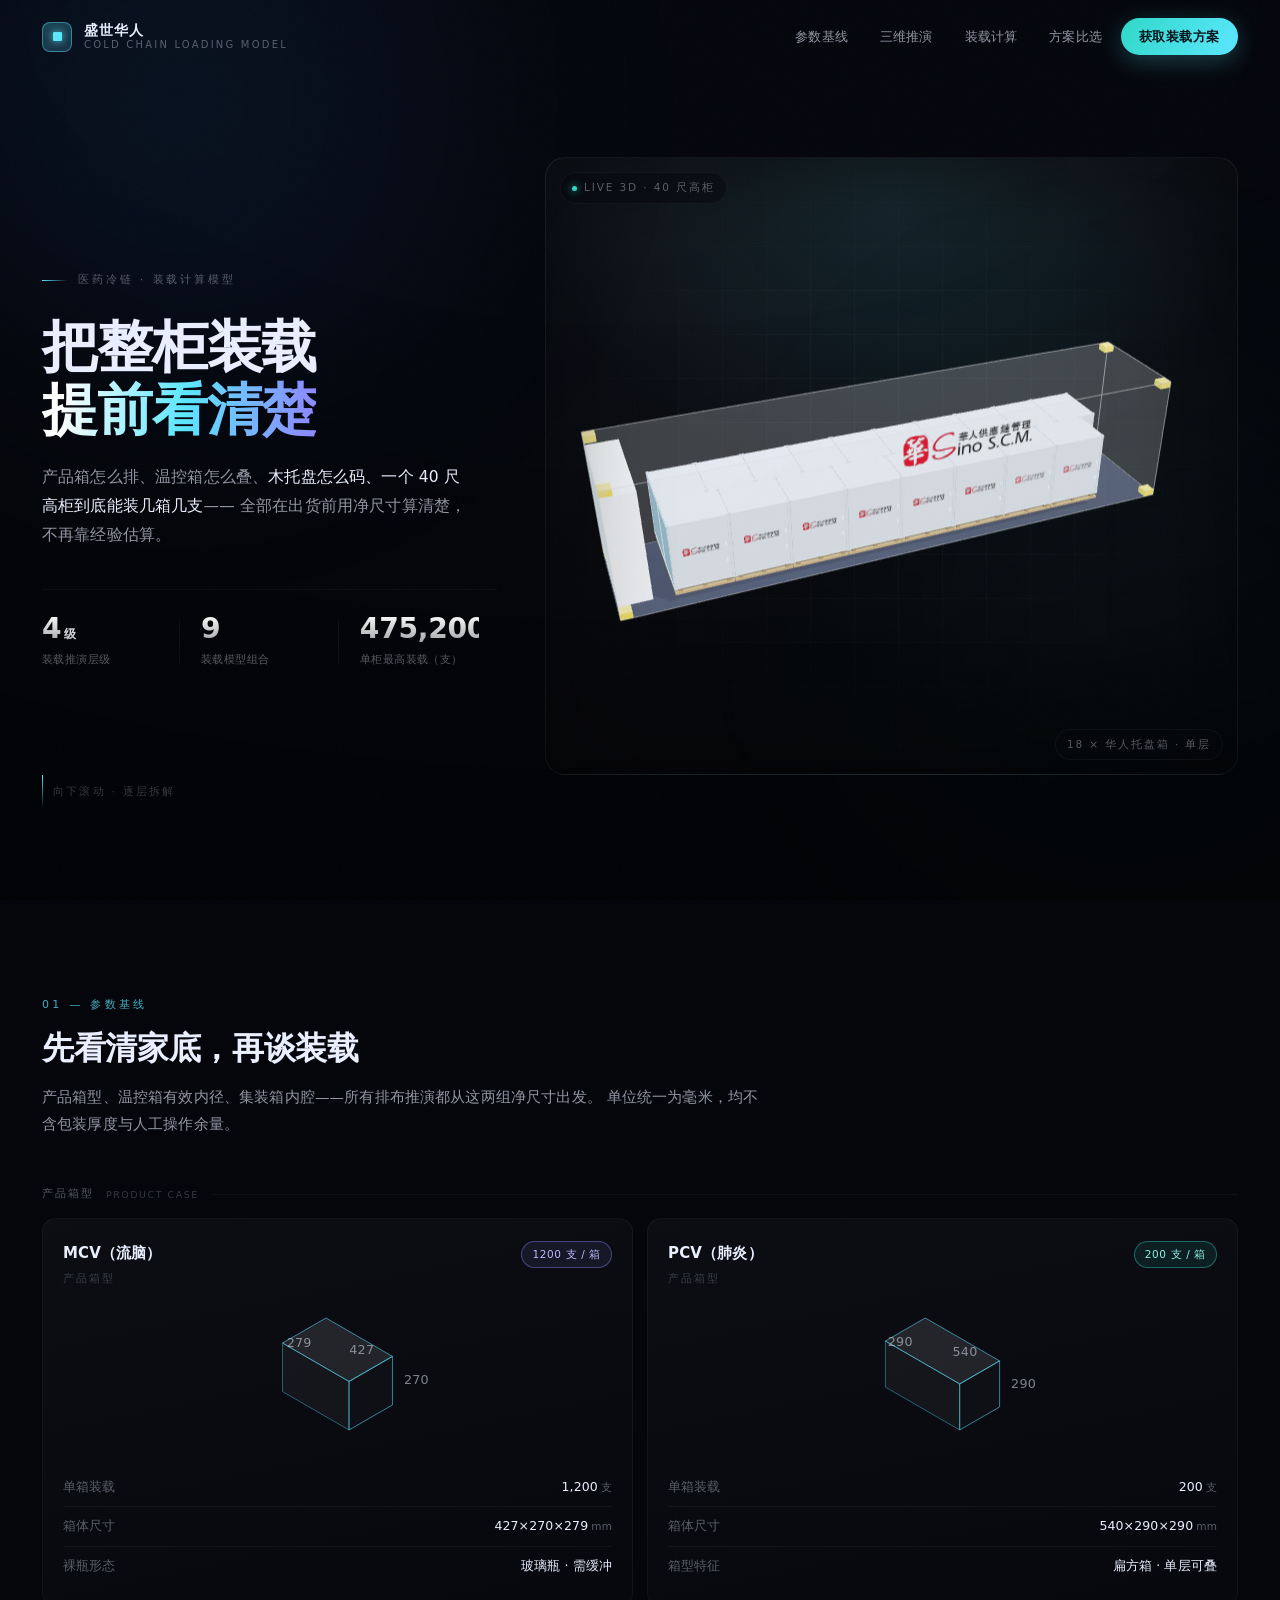
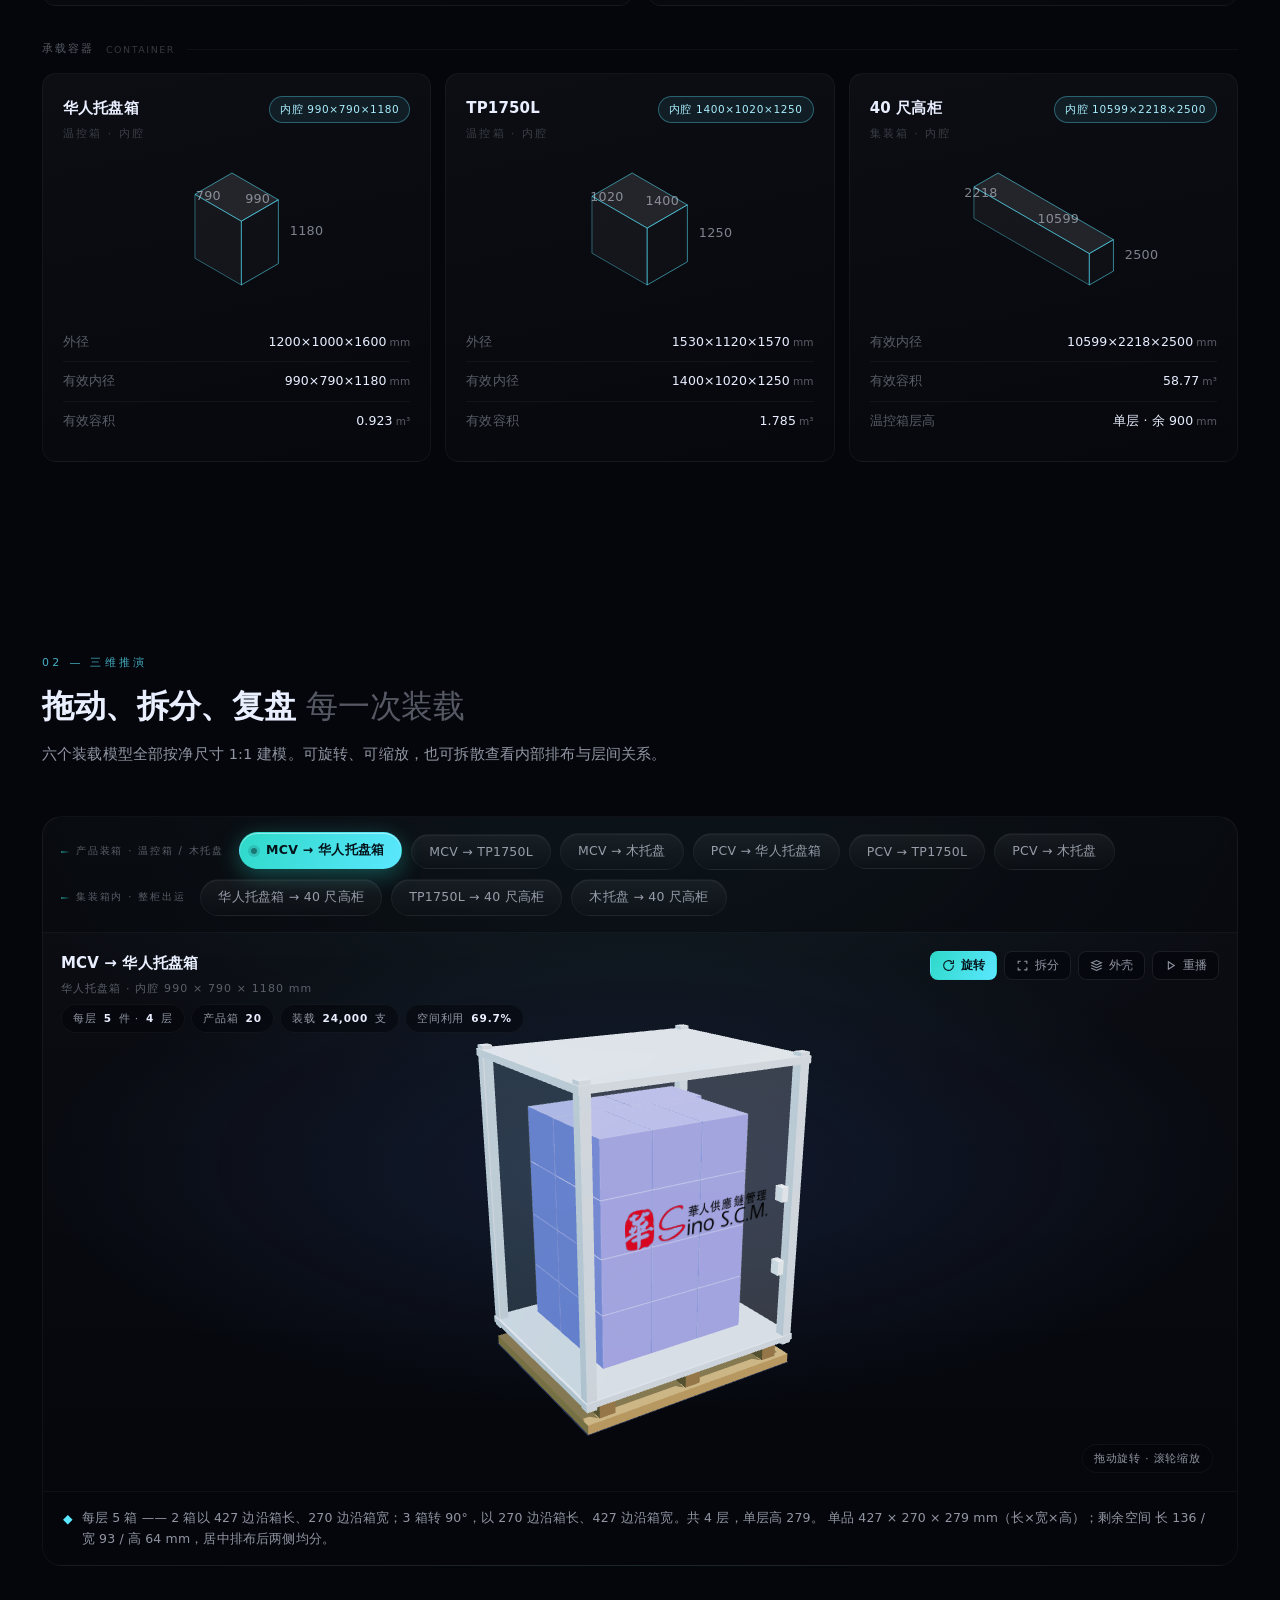
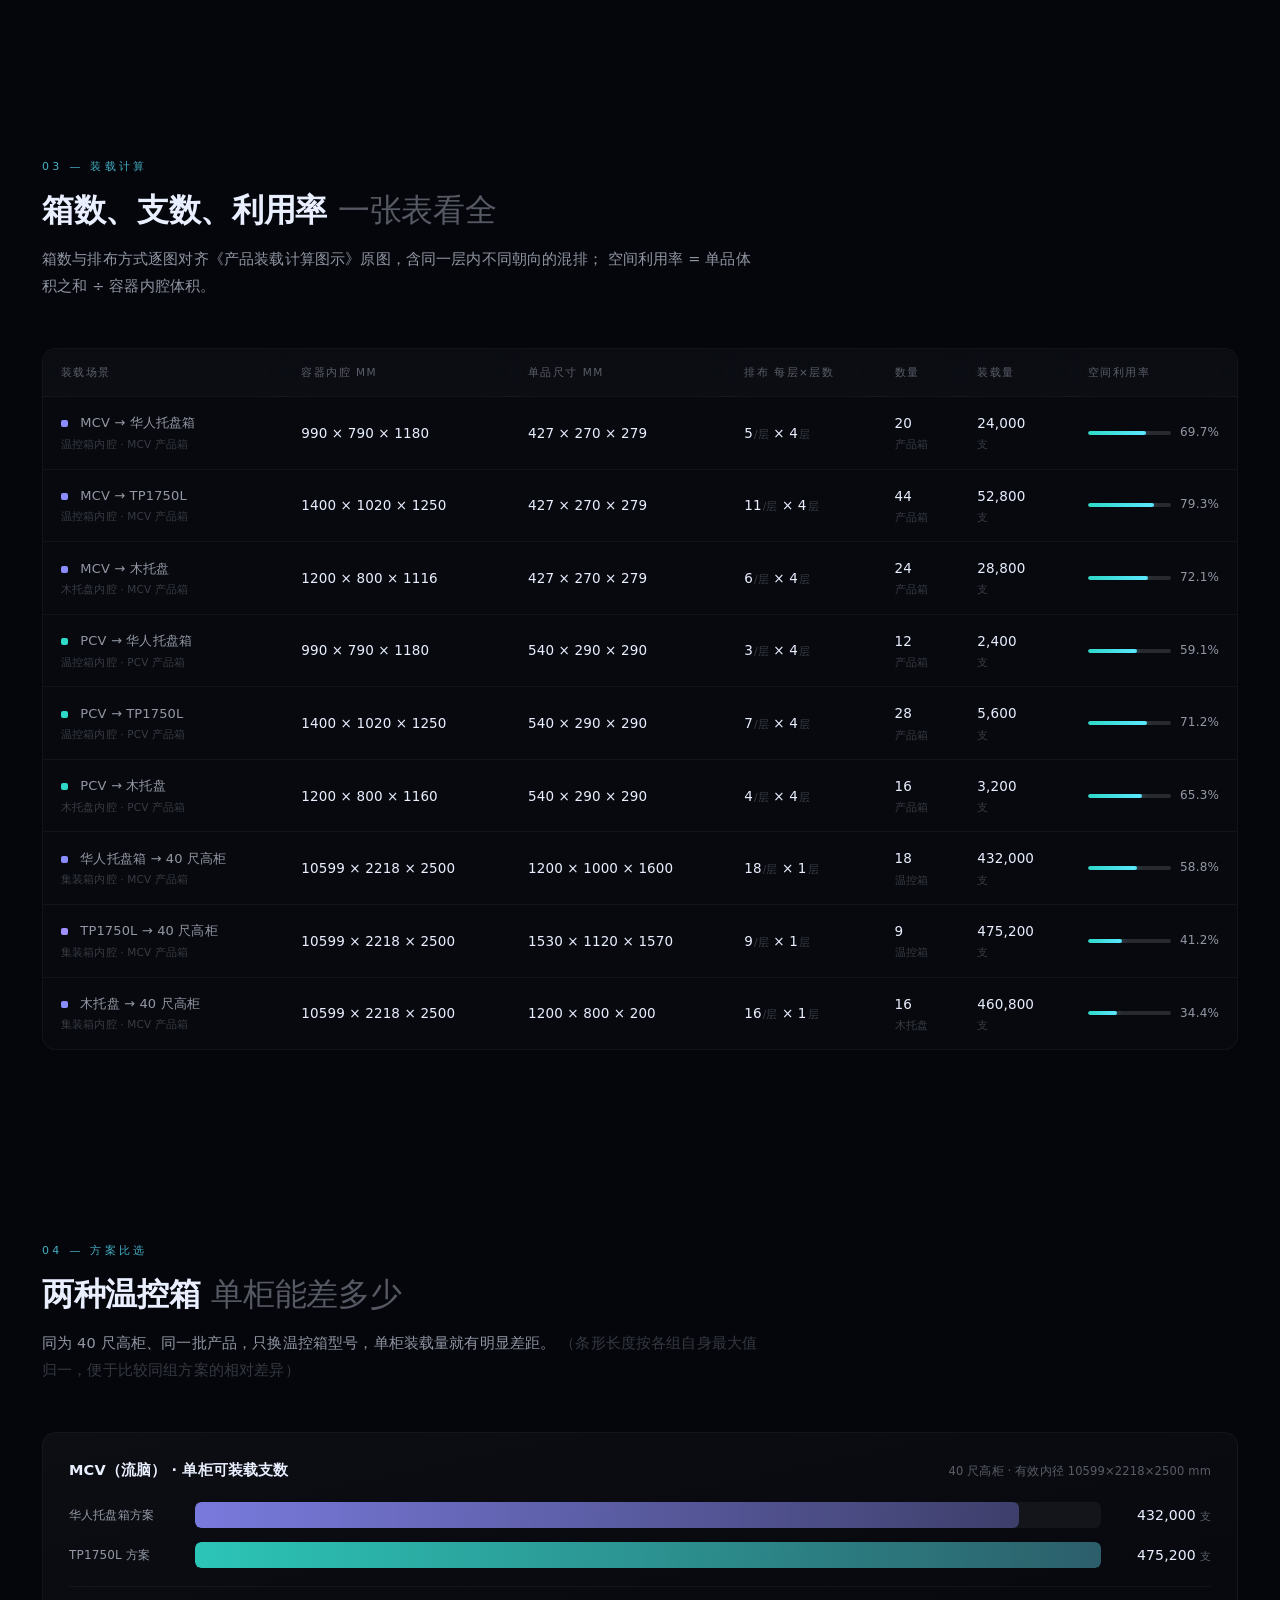
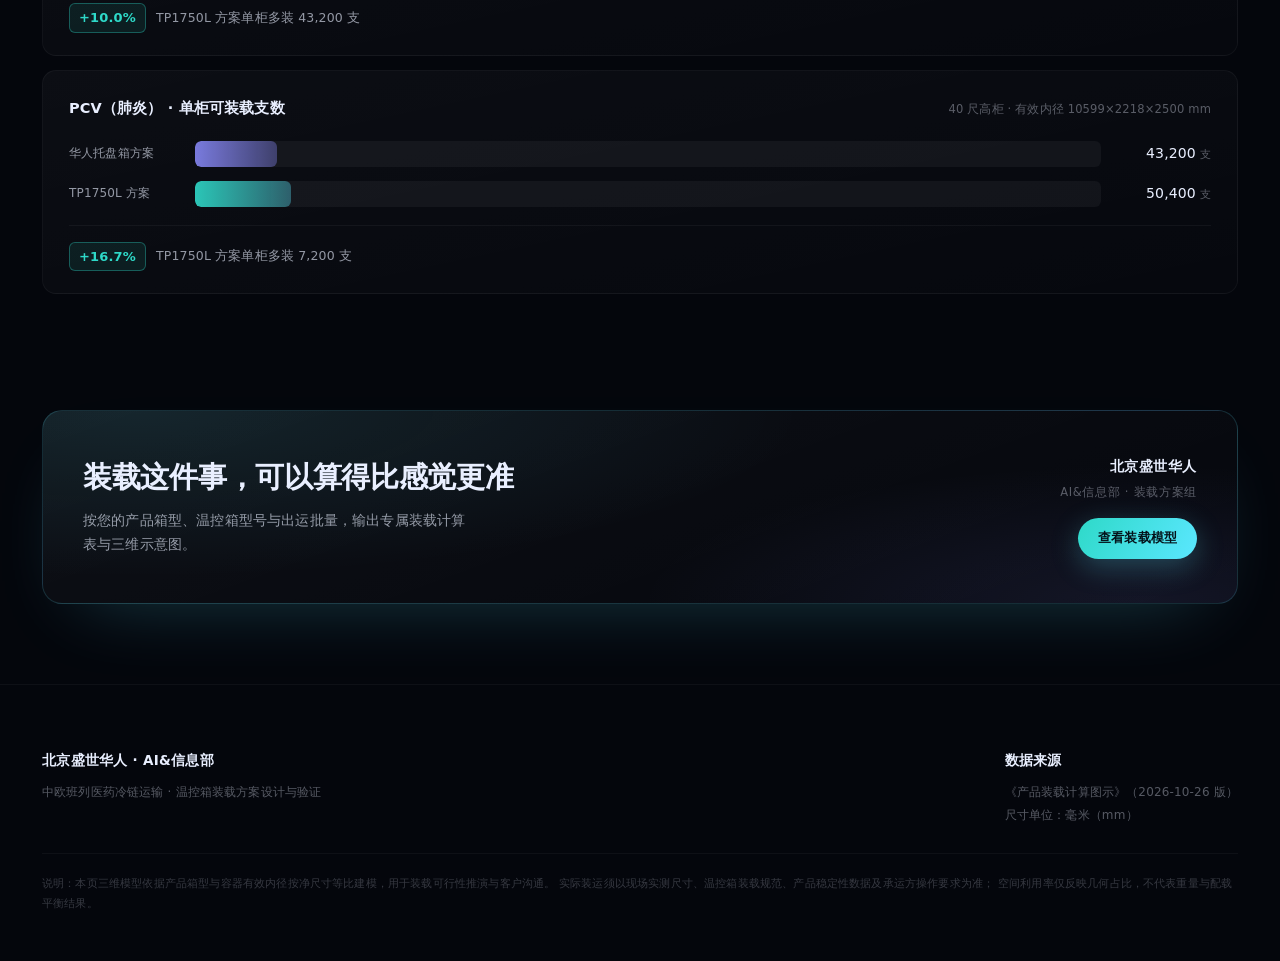
==== commit 525d118b: "feat(v2): 新增 MCV/PCV→木托盘、木托盘→40尺高柜 三个装载场景（V3）" ====
--- a/v2/standalone.html
+++ b/v2/standalone.html
@@ -1293,9 +1293,17 @@
 
 /* 共享材质包（每次 build 重建，避免跨场景残留） */
 function makeKit() {
+  /* 木质件：场景里有一盏青色补光，纯漫反射的木头在背光面会被染成青绿，
+     这里压低环境反射、补一点暖色自发光，让侧面读起来仍是木头本色 */
   return {
-    wood:     new THREE.MeshStandardMaterial({ color: 0x9b7a4b, roughness: 0.86, metalness: 0.02 }),
-    woodDark: new THREE.MeshStandardMaterial({ color: 0x7a5c36, roughness: 0.9,  metalness: 0.02 }),
+    wood:     new THREE.MeshStandardMaterial({
+      color: 0xa8824e, roughness: 0.93, metalness: 0.02,
+      emissive: 0x503717, emissiveIntensity: 0.5, envMapIntensity: 0.3
+    }),
+    woodDark: new THREE.MeshStandardMaterial({
+      color: 0x86683e, roughness: 0.95, metalness: 0.02,
+      emissive: 0x3a2711, emissiveIntensity: 0.5, envMapIntensity: 0.3
+    }),
     metal:    new THREE.MeshStandardMaterial({ color: 0xb7c0ca, roughness: 0.34, metalness: 0.82 }),
     frame:    new THREE.MeshStandardMaterial({ color: 0xccd4dd, roughness: 0.46, metalness: 0.4 }),
     white:    new THREE.MeshStandardMaterial({ color: 0xf3f6f9, roughness: 0.58, metalness: 0.03 }),
@@ -1755,11 +1763,16 @@
       if (mode === 'openPallet') {
         /* --- V3：产品箱直接码放在裸木托盘上 --- */
         const pl = CONT.pallet;
+        /* 相机看向世界原点，取景框高度 = 托盘 + 堆码高度，
+           所以「托盘」和「产品箱」都必须整体下移 h/2，
+           否则堆码顶部会被裁掉（pushBox 直接挂到 world，需在回调里同步偏移） */
+        const yOff = -fitC[1] / 2;
         const load = buildPalletLoad(
           pl.outer[0], pl.outer[2], pl.outer[1],
           s.groups, s.color, kit,
-          (m, x, y, z, i) => pushBox(m, x, y, z, i)
+          (m, x, y, z, i) => pushBox(m, x, y + yOff, z, i)
         );
+        load.position.y = yOff;
         world.add(load);
 
       } else if (isPallet) {
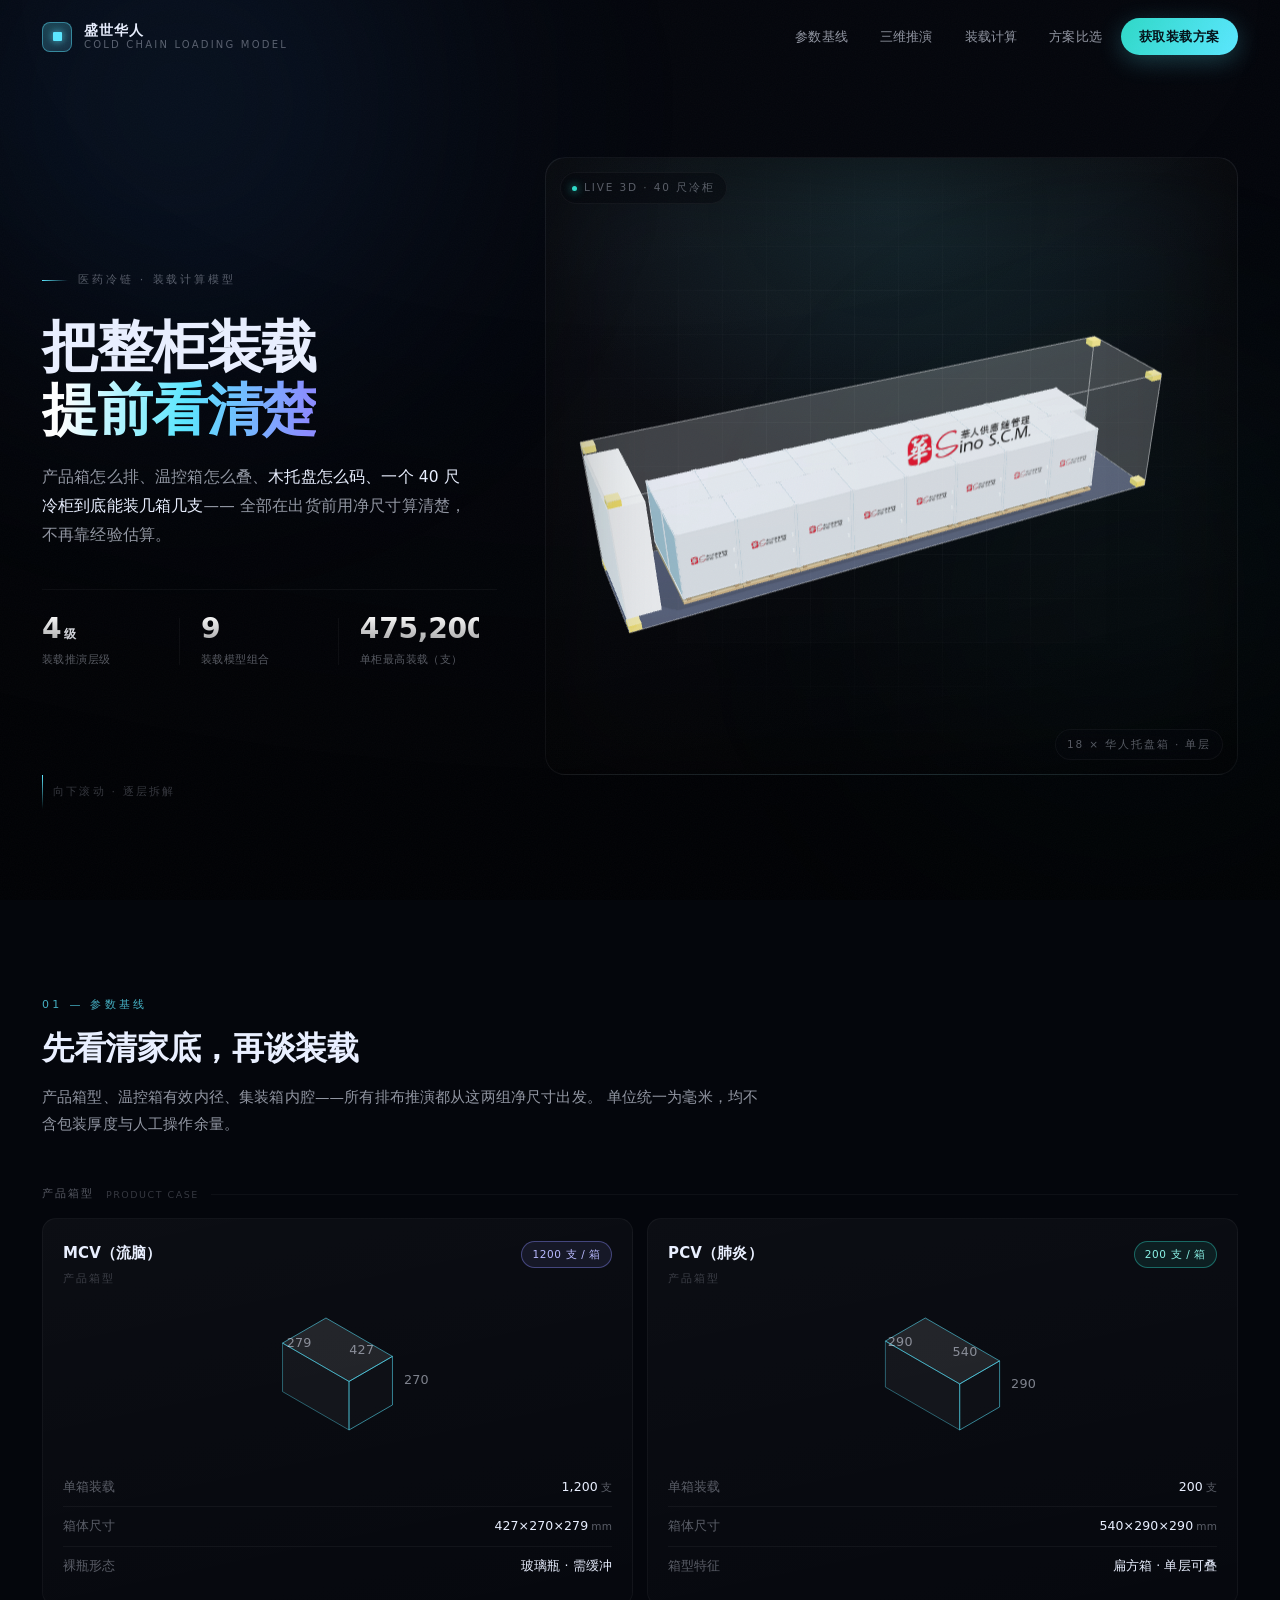
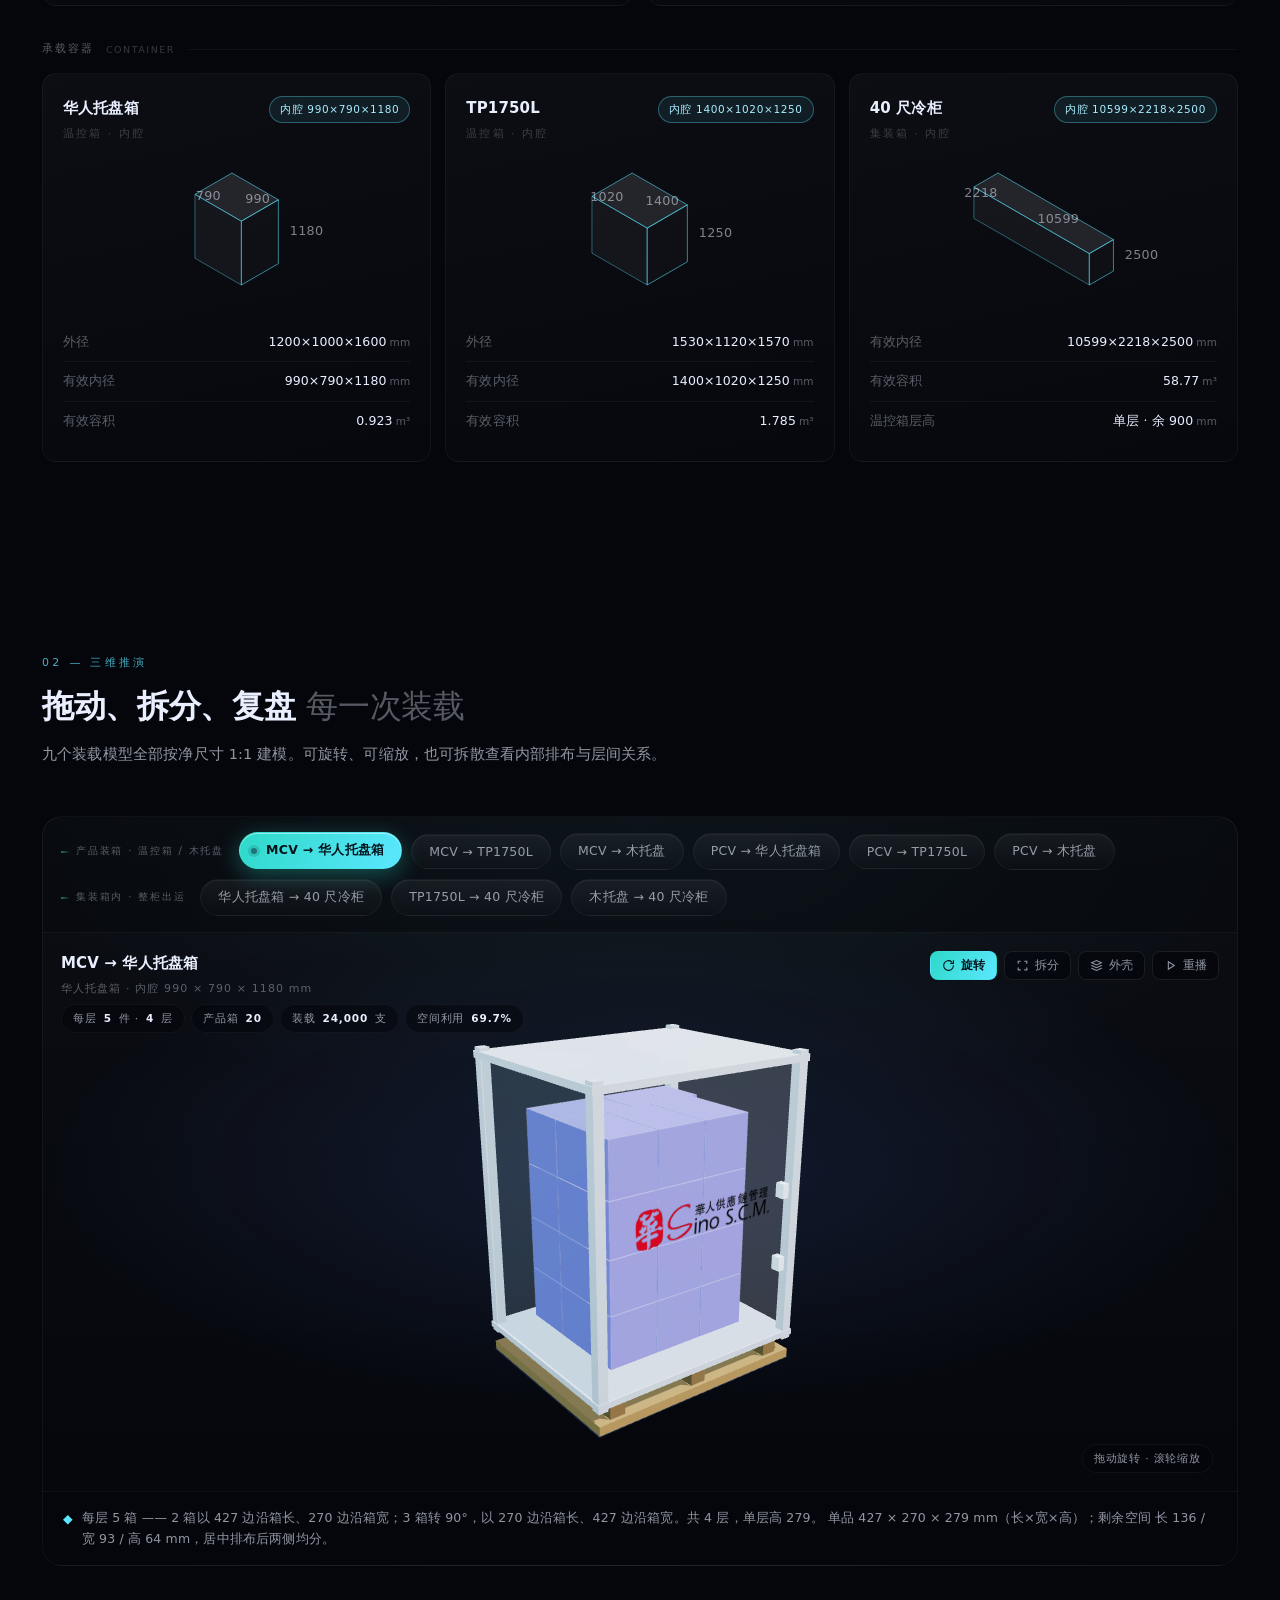
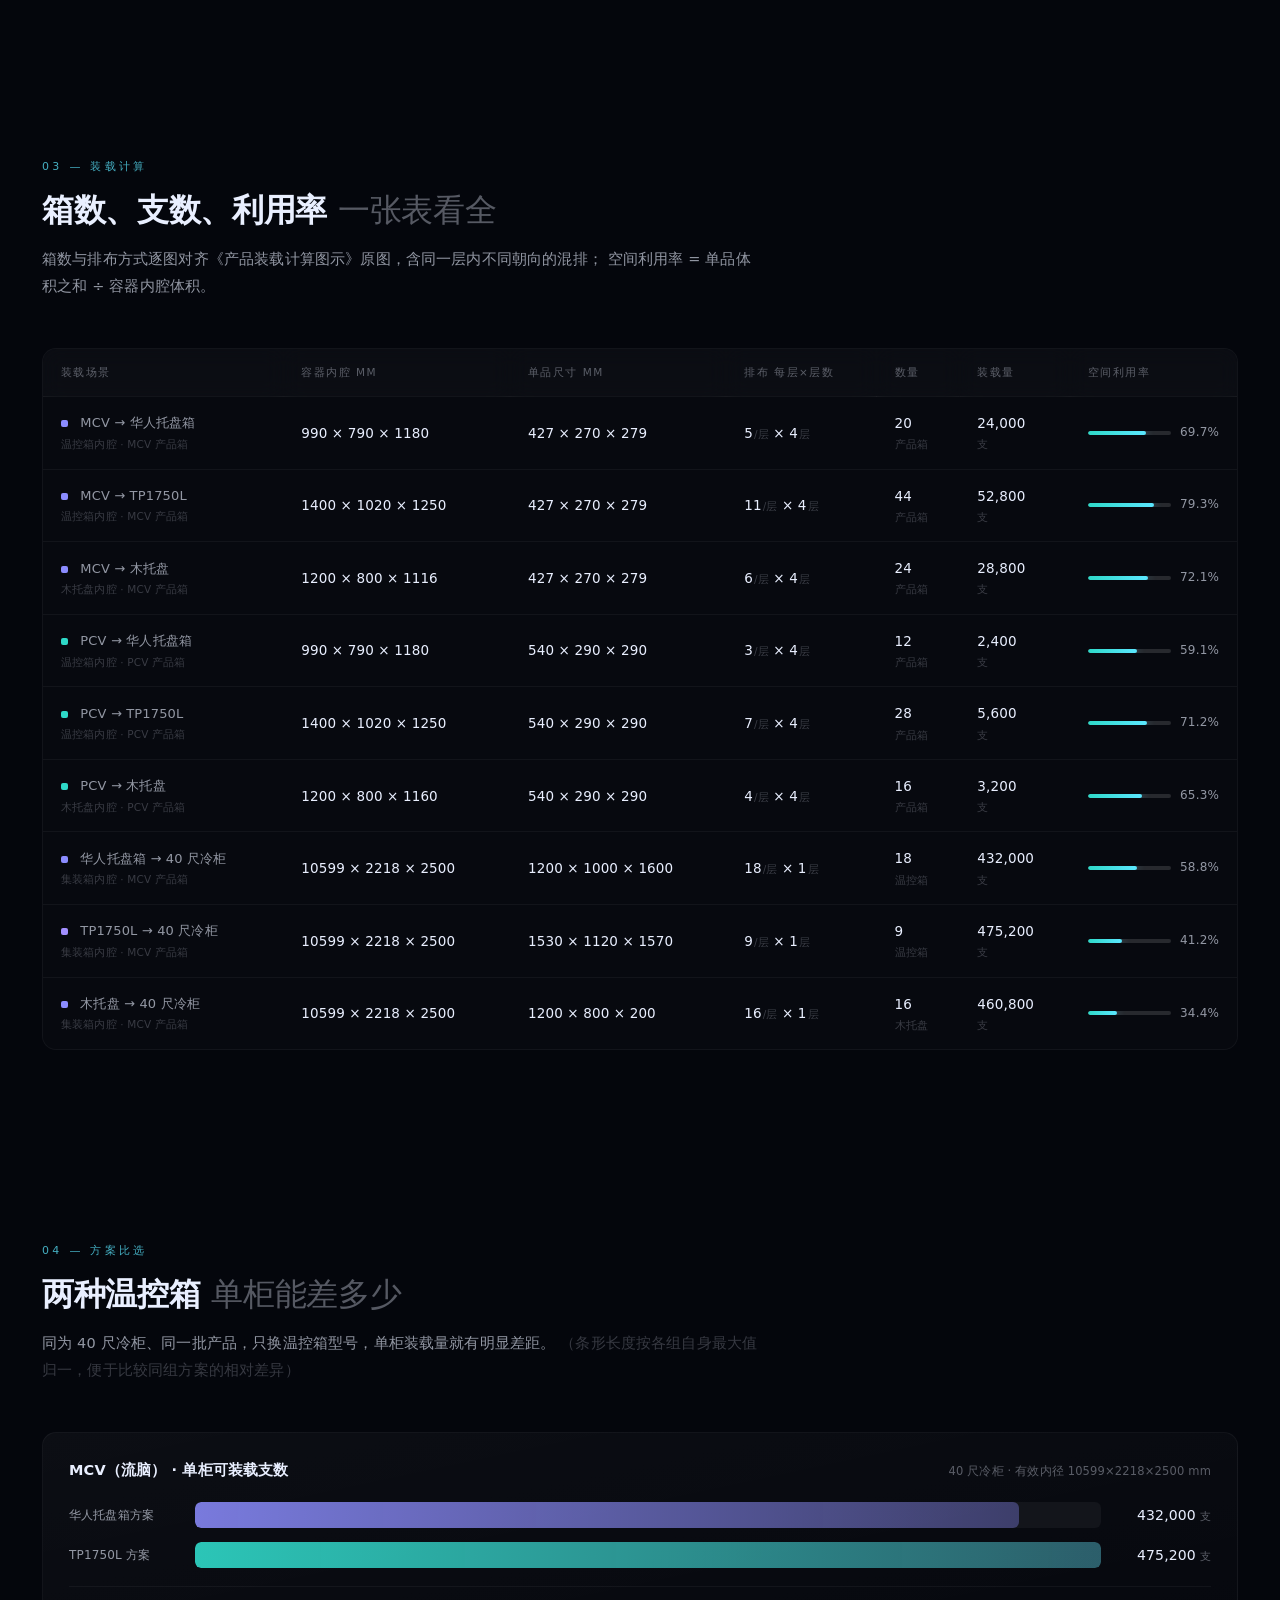
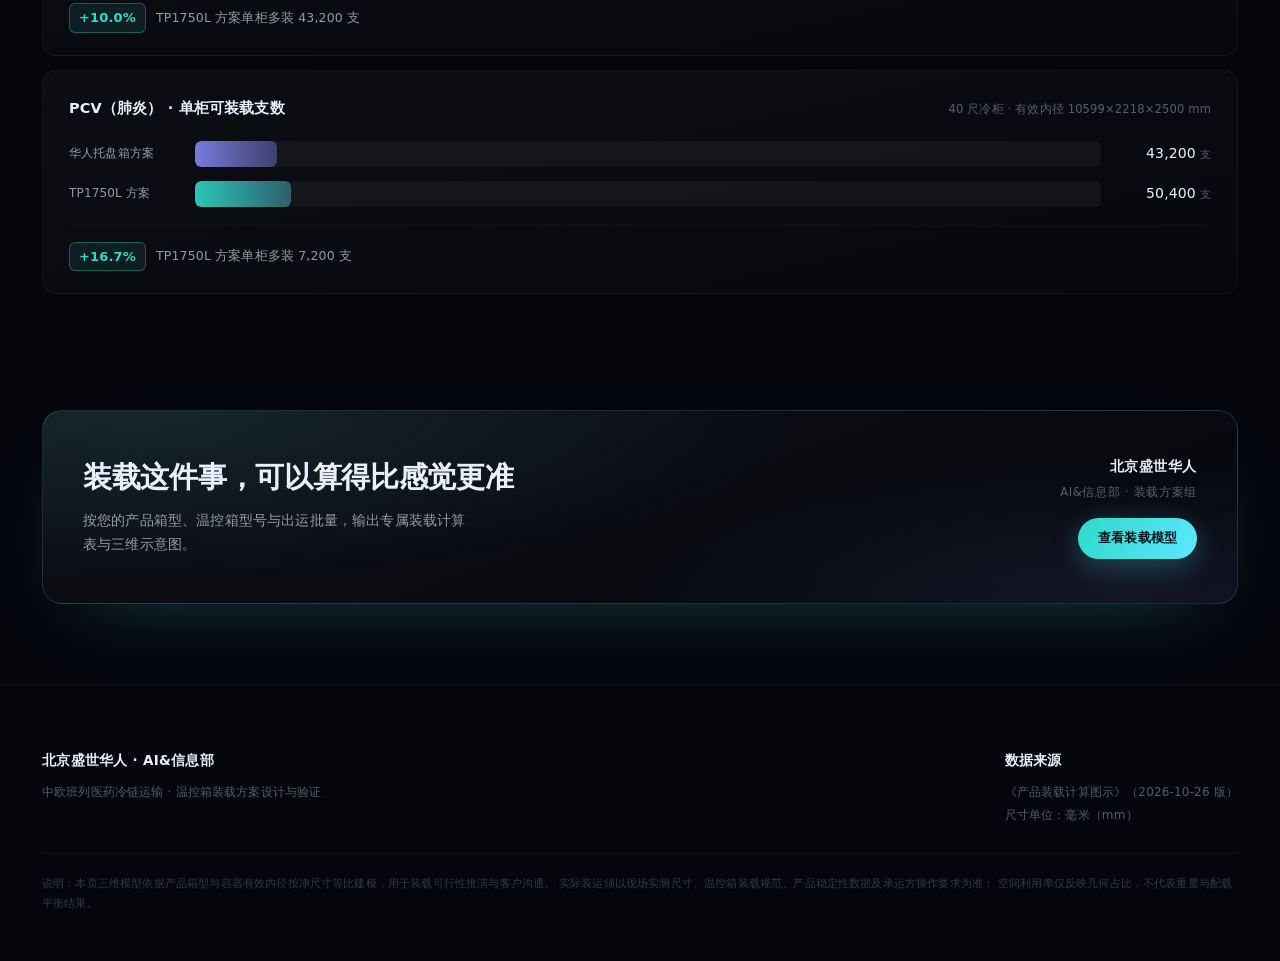
==== commit e4e59340: "chore(v2): 全站「40尺高柜」统一改为「40尺冷柜」" ====
--- a/v2/standalone.html
+++ b/v2/standalone.html
@@ -6,7 +6,7 @@
 <meta name="theme-color" content="#04060C">
 <meta name="robots" content="noindex,nofollow,noarchive">
 <title>装载计算可视化 · 医药冷链温控箱 / 木托盘 / 整柜装载方案（离线单文件版）</title>
-<meta name="description" content="基于产品箱型、温控箱有效内径、木托盘尺寸与 40 尺高柜内腔的多级装载模型，1:1 三维还原装箱效果，箱数、支数、空间利用率一屏看全。">
+<meta name="description" content="基于产品箱型、温控箱有效内径、木托盘尺寸与 40 尺冷柜内腔的多级装载模型，1:1 三维还原装箱效果，箱数、支数、空间利用率一屏看全。">
 <link rel="icon" href="data:image/svg+xml,%3Csvg xmlns='http://www.w3.org/2000/svg' viewBox='0 0 32 32'%3E%3Crect width='32' height='32' rx='8' fill='%23070B14'/%3E%3Cpath d='M16 6l9 5v10l-9 5-9-5V11z' fill='none' stroke='%235BE7FF' stroke-width='2'/%3E%3C/svg%3E">
 <style>
 /* ============================================================
@@ -670,7 +670,7 @@
         <span class="grad">提前看清楚</span>
       </h1>
       <p class="lede reveal d2">
-        产品箱怎么排、温控箱怎么叠、<b>木托盘怎么码、一个 40 尺高柜到底能装几箱几支</b>——
+        产品箱怎么排、温控箱怎么叠、<b>木托盘怎么码、一个 40 尺冷柜到底能装几箱几支</b>——
         全部在出货前用净尺寸算清楚，不再靠经验估算。
       </p>
 
@@ -693,7 +693,7 @@
     <div class="hero-visual reveal d2">
       <div class="canvas-frame">
         <canvas id="heroCanvas"></canvas>
-        <div class="frame-tag tl"><span class="dot"></span>Live 3D · 40 尺高柜</div>
+        <div class="frame-tag tl"><span class="dot"></span>Live 3D · 40 尺冷柜</div>
         <div class="frame-tag br">18 × 华人托盘箱 · 单层</div>
       </div>
     </div>
@@ -730,7 +730,7 @@
       <div class="sec-index">02 — 三维推演</div>
       <h2 class="sec-title">拖动、拆分、复盘 <em>每一次装载</em></h2>
       <p class="sec-sub">
-        六个装载模型全部按净尺寸 1:1 建模。可旋转、可缩放，也可拆散查看内部排布与层间关系。
+        九个装载模型全部按净尺寸 1:1 建模。可旋转、可缩放，也可拆散查看内部排布与层间关系。
       </p>
     </div>
 
@@ -812,7 +812,7 @@
       <div class="sec-index">04 — 方案比选</div>
       <h2 class="sec-title">两种温控箱 <em>单柜能差多少</em></h2>
       <p class="sec-sub">
-        同为 40 尺高柜、同一批产品，只换温控箱型号，单柜装载量就有明显差距。
+        同为 40 尺冷柜、同一批产品，只换温控箱型号，单柜装载量就有明显差距。
         <span style="color:var(--ink-4)">（条形长度按各组自身最大值归一，便于比较同组方案的相对差异）</span>
       </p>
     </div>
@@ -887,7 +887,7 @@
 const CONT = {
   huaren: { key:'huaren', name:'华人托盘箱', inner:[990,1180,790],    outer:[1200,1600,1000], tag:'温控箱' },
   tp:     { key:'tp',     name:'TP1750L',    inner:[1400,1250,1020],  outer:[1530,1570,1120], tag:'温控箱' },
-  ct:     { key:'ct',     name:'40 尺高柜',  inner:[10599,2500,2218], outer:[12192,2896,2438],tag:'集装箱' },
+  ct:     { key:'ct',     name:'40 尺冷柜',  inner:[10599,2500,2218], outer:[12192,2896,2438],tag:'集装箱' },
   /* 裸木托盘：长1200 × 宽800 × 高200；inner 高度取「实际货高」，使利用率=面填充率 */
   pallet:     { key:'pallet',     name:'木托盘', inner:[1200,1116,800], outer:[1200,200,800], tag:'木托盘' },
   pallet_pcv: { key:'pallet_pcv', name:'木托盘', inner:[1200,1160,800], outer:[1200,200,800], tag:'木托盘' }
@@ -955,7 +955,7 @@
     color:0x2ed9c8, cssColor:'#2ED9C8'
   },
   {
-    id:'c1', az:-0.42, el:0.52, stage:'集装箱内 · 整柜出运', label:'华人托盘箱 → 40 尺高柜',
+    id:'c1', az:-0.42, el:0.52, stage:'集装箱内 · 整柜出运', label:'华人托盘箱 → 40 尺冷柜',
     cont:CONT.ct, item:PRODUCT.MCV,
     pieceLabel:'温控箱', unitLabel:'支', unitDims:'1200 × 1000 × 1600',
     layers:1, unitsPerPiece:24000,
@@ -967,7 +967,7 @@
     color:0x8b8cff, cssColor:'#8B8CFF'
   },
   {
-    id:'c2', az:-0.42, el:0.52, stage:'集装箱内 · 整柜出运', label:'TP1750L → 40 尺高柜',
+    id:'c2', az:-0.42, el:0.52, stage:'集装箱内 · 整柜出运', label:'TP1750L → 40 尺冷柜',
     cont:CONT.ct, item:PRODUCT.MCV,
     pieceLabel:'温控箱', unitLabel:'支', unitDims:'1530 × 1120 × 1570',
     layers:1, unitsPerPiece:52800,
@@ -1003,7 +1003,7 @@
   },
   /* ============ V3 新增：整柜装裸木托盘（托盘上带产品堆码） ============ */
   {
-    id:'p3', az:-0.42, el:0.52, stage:'集装箱内 · 整柜出运', label:'木托盘 → 40 尺高柜',
+    id:'p3', az:-0.42, el:0.52, stage:'集装箱内 · 整柜出运', label:'木托盘 → 40 尺冷柜',
     cont:CONT.ct, item:PRODUCT.MCV,
     pieceLabel:'木托盘', unitLabel:'支', unitDims:'1200 × 800 × 200',
     layers:1, unitsPerPiece:28800, mode:'containerOpenPallet',
@@ -1142,7 +1142,7 @@
       dims:[990,1180,790], rows:[['外径','1200×1000×1600<small>mm</small>'],['有效内径','990×790×1180<small>mm</small>'],['有效容积','0.923<small>m³</small>']] },
     { name:'TP1750L', kick:'温控箱 · 内腔', pill:'cyan', tagPill:'内腔 1400×1020×1250',
       dims:[1400,1250,1020], rows:[['外径','1530×1120×1570<small>mm</small>'],['有效内径','1400×1020×1250<small>mm</small>'],['有效容积','1.785<small>m³</small>']] },
-    { name:'40 尺高柜', kick:'集装箱 · 内腔', pill:'cyan', tagPill:'内腔 10599×2218×2500',
+    { name:'40 尺冷柜', kick:'集装箱 · 内腔', pill:'cyan', tagPill:'内腔 10599×2218×2500',
       dims:[10599,2500,2218], rows:[['有效内径','10599×2218×2500<small>mm</small>'],['有效容积','58.77<small>m³</small>'],['温控箱层高','单层 · 余 900<small>mm</small>']] }
   ];
 
@@ -1218,7 +1218,7 @@
     return `<div class="cmp-card reveal">
       <div class="cmp-head">
         <h3>${f.label} · 单柜可装载支数</h3>
-        <span class="note">40 尺高柜 · 有效内径 10599×2218×2500 mm</span>
+        <span class="note">40 尺冷柜 · 有效内径 10599×2218×2500 mm</span>
       </div>
       <div class="bar-row">
         <div class="bar-label">华人托盘箱方案</div>
@@ -2168,7 +2168,7 @@
 function initHeroViewer() {
   const canvas = document.getElementById('heroCanvas');
   if (!canvas || !window.THREE) return;
-  /* 首屏同样走实物渲染：40 尺高柜 + 装进柜内的华人托盘箱 */
+  /* 首屏同样走实物渲染：40 尺冷柜 + 装进柜内的华人托盘箱 */
   const v = createViewer(canvas, { az: 0.8, el: 0.3, autoRotate: true, realistic: true, fitFill: 0.9 });
   /* 首屏用整柜场景（顺序调整后索引会变，按容器类型取，别写死下标） */
   const heroScene = SCENES.find(s => s.cont && s.cont.key === 'ct') || SCENES[SCENES.length - 1];
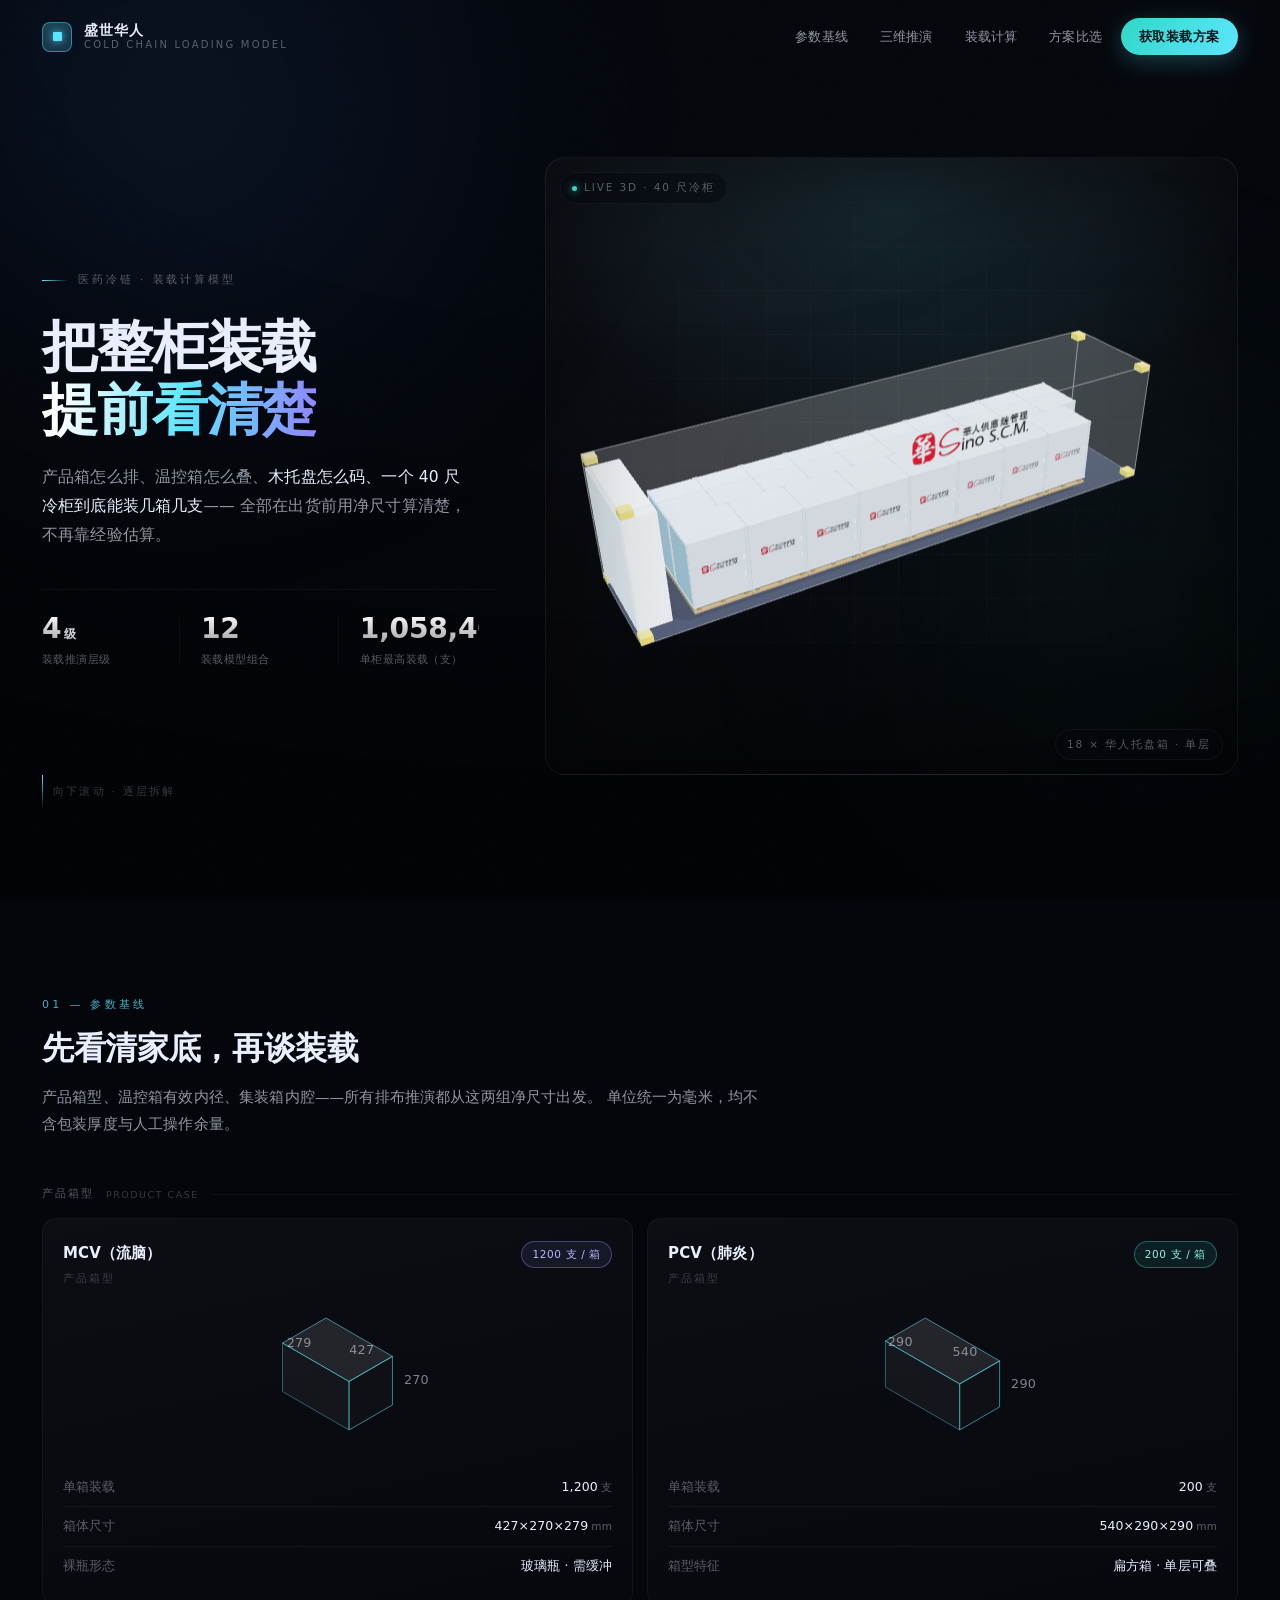
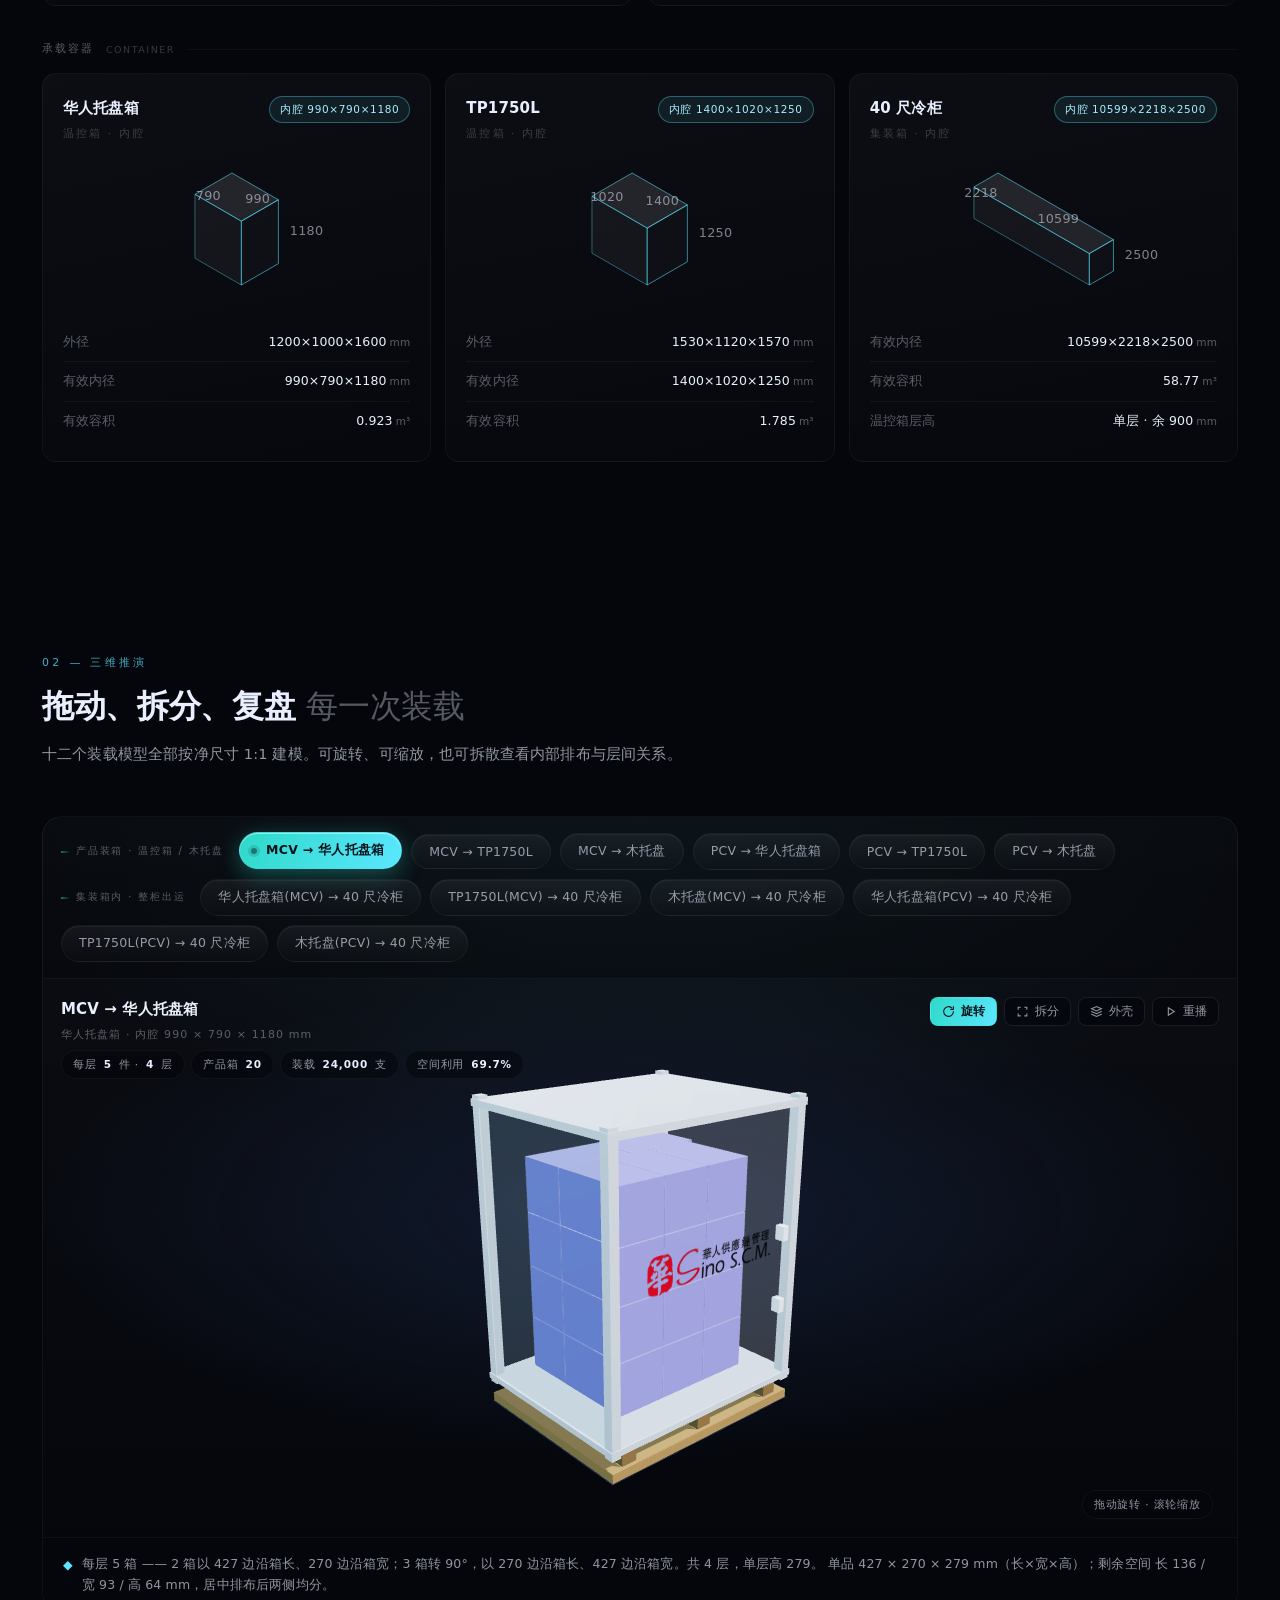
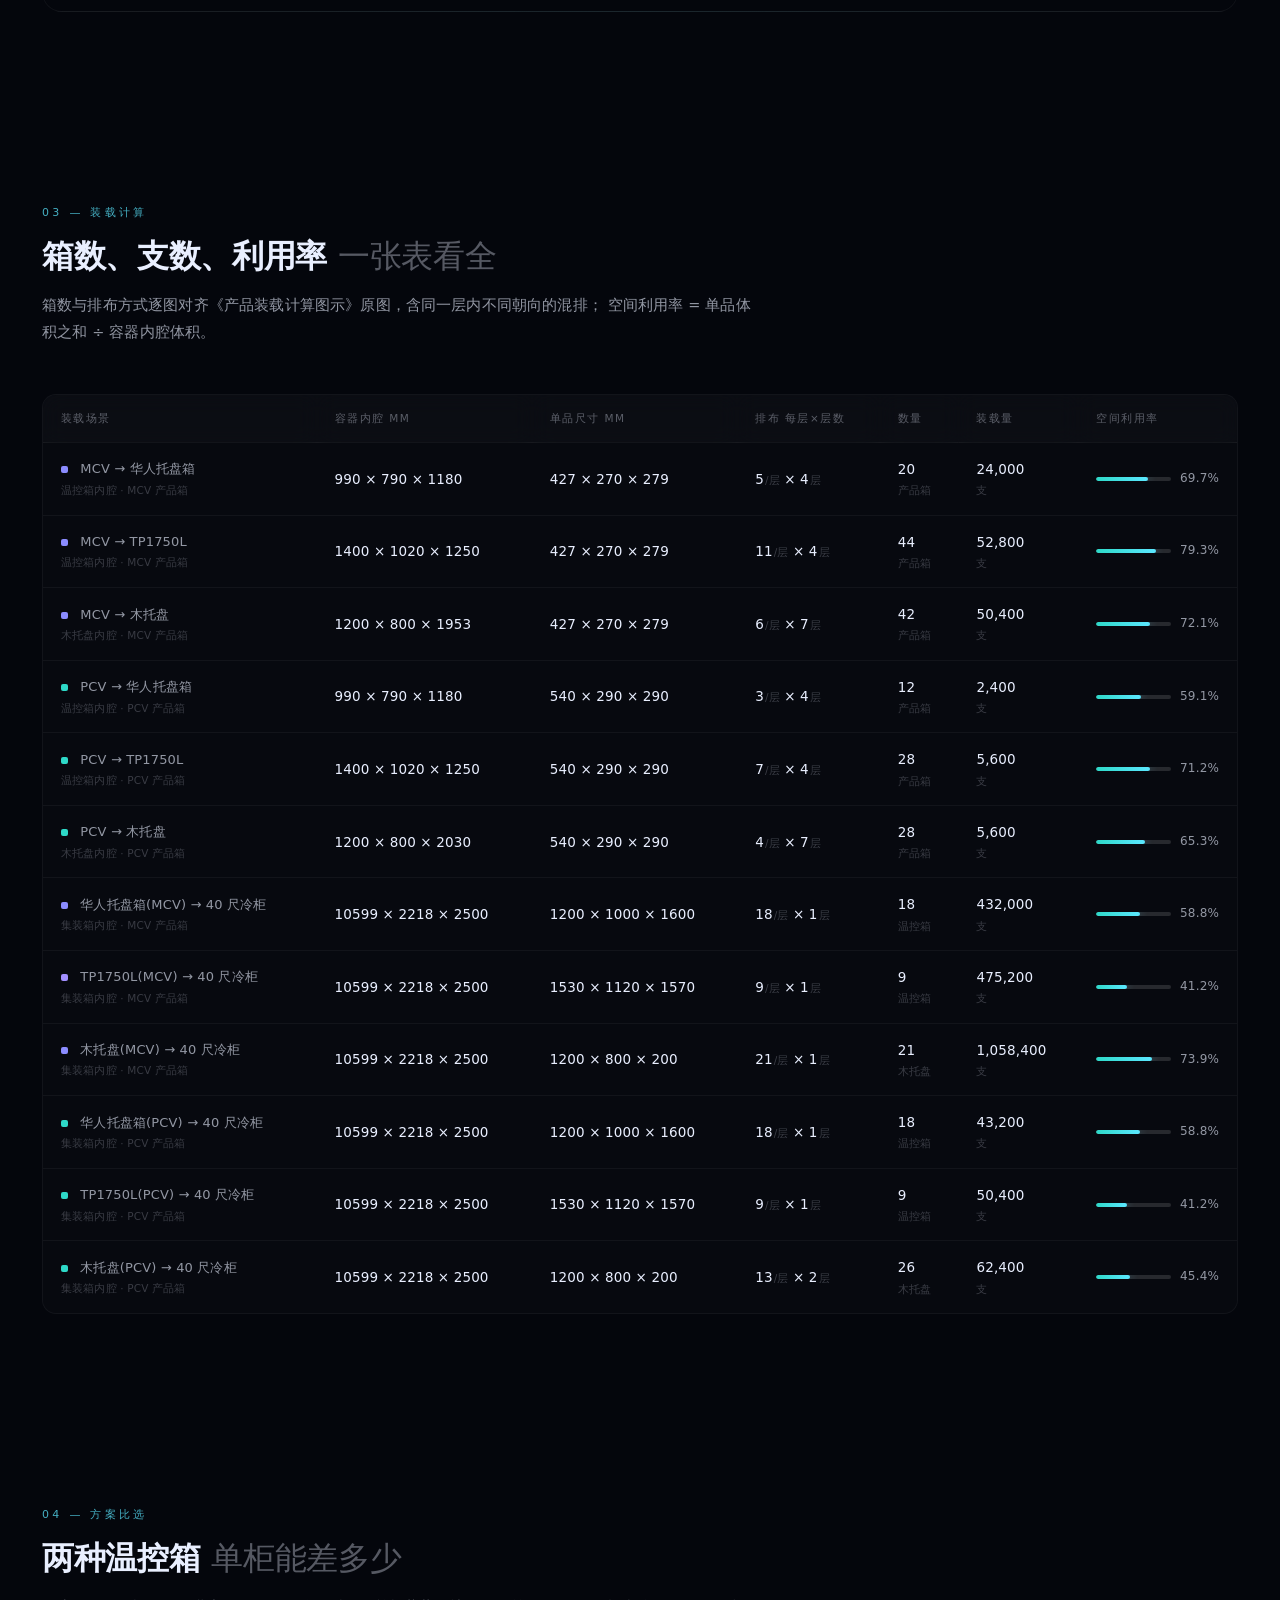
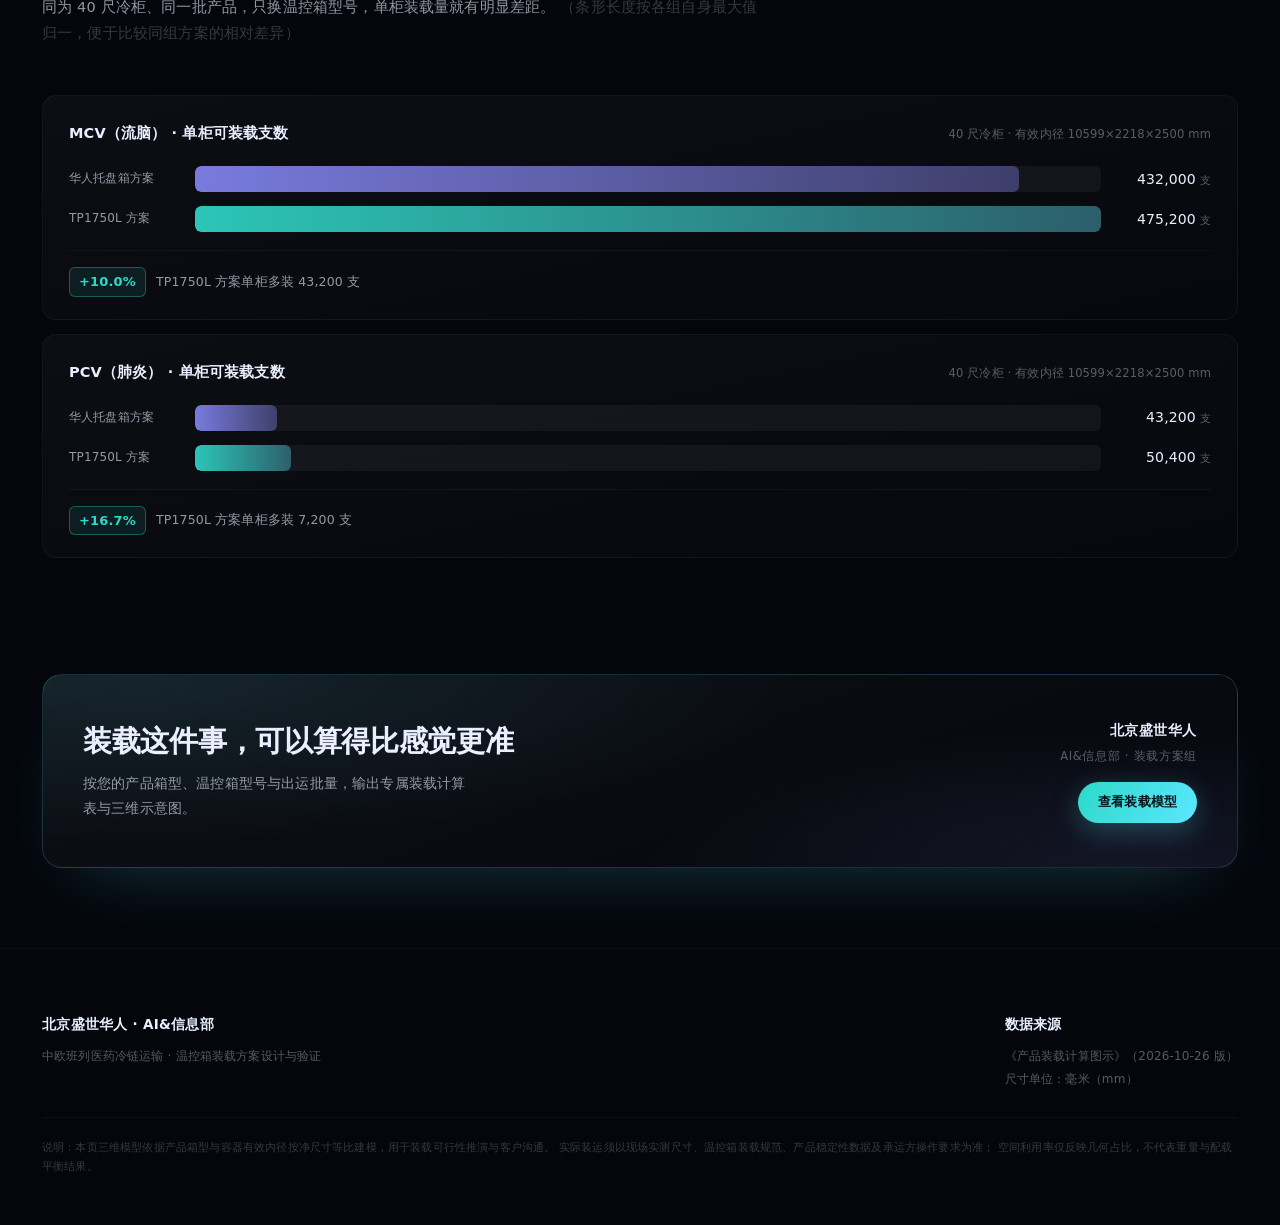
==== commit 57383baa: "fix(v2): 托盘 7 层 42/28 件、整柜 21/26 托、新增 PCV 整柜场景" ====
--- a/v2/standalone.html
+++ b/v2/standalone.html
@@ -680,11 +680,11 @@
           <div class="l">装载推演层级</div>
         </div>
         <div class="hstat">
-          <div class="n" data-count="9">0</div>
+          <div class="n" data-count="12">0</div>
           <div class="l">装载模型组合</div>
         </div>
         <div class="hstat">
-          <div class="n" data-count="475200">0</div>
+          <div class="n" data-count="1058400">0</div>
           <div class="l">单柜最高装载（支）</div>
         </div>
       </div>
@@ -730,7 +730,7 @@
       <div class="sec-index">02 — 三维推演</div>
       <h2 class="sec-title">拖动、拆分、复盘 <em>每一次装载</em></h2>
       <p class="sec-sub">
-        九个装载模型全部按净尺寸 1:1 建模。可旋转、可缩放，也可拆散查看内部排布与层间关系。
+        十二个装载模型全部按净尺寸 1:1 建模。可旋转、可缩放，也可拆散查看内部排布与层间关系。
       </p>
     </div>
 
@@ -888,9 +888,10 @@
   huaren: { key:'huaren', name:'华人托盘箱', inner:[990,1180,790],    outer:[1200,1600,1000], tag:'温控箱' },
   tp:     { key:'tp',     name:'TP1750L',    inner:[1400,1250,1020],  outer:[1530,1570,1120], tag:'温控箱' },
   ct:     { key:'ct',     name:'40 尺冷柜',  inner:[10599,2500,2218], outer:[12192,2896,2438],tag:'集装箱' },
-  /* 裸木托盘：长1200 × 宽800 × 高200；inner 高度取「实际货高」，使利用率=面填充率 */
-  pallet:     { key:'pallet',     name:'木托盘', inner:[1200,1116,800], outer:[1200,200,800], tag:'木托盘' },
-  pallet_pcv: { key:'pallet_pcv', name:'木托盘', inner:[1200,1160,800], outer:[1200,200,800], tag:'木托盘' }
+  /* 裸木托盘：长1200 × 宽800 × 高200；inner 高度取「实际货高」= 7 层堆码高，
+     使「空间利用率」= 面填充率（MCV 7×279=1953，PCV 7×290=2030） */
+  pallet:     { key:'pallet',     name:'木托盘', inner:[1200,1953,800], outer:[1200,200,800], tag:'木托盘' },
+  pallet_pcv: { key:'pallet_pcv', name:'木托盘', inner:[1200,2030,800], outer:[1200,200,800], tag:'木托盘' }
 };
 
 const dimText = arr => `${arr[0]} × ${arr[2]} × ${arr[1]}`;
@@ -955,7 +956,7 @@
     color:0x2ed9c8, cssColor:'#2ED9C8'
   },
   {
-    id:'c1', az:-0.42, el:0.52, stage:'集装箱内 · 整柜出运', label:'华人托盘箱 → 40 尺冷柜',
+    id:'c1', az:-0.42, el:0.52, stage:'集装箱内 · 整柜出运', label:'华人托盘箱(MCV) → 40 尺冷柜',
     cont:CONT.ct, item:PRODUCT.MCV,
     pieceLabel:'温控箱', unitLabel:'支', unitDims:'1200 × 1000 × 1600',
     layers:1, unitsPerPiece:24000,
@@ -963,67 +964,107 @@
       { n:[10,1,1], b:[1000,1600,1200], o:[0,0,0]    },  /* 一排 10 托：1000 沿柜长 */
       { n:[8,1,1],  b:[1200,1600,1000], o:[0,0,1200] }   /* 一排 8 托：1200 沿柜长 */
     ],
-    note:'两排并列 —— 一排 10 托（1000 边沿柜长、占宽 1200），一排 8 托（1200 边沿柜长、占宽 1000），合计占宽 2200。单层 1600 高。',
+    note:'两排并列 —— 一排 10 托（1000 边沿柜长、占宽 1200），一排 8 托（1200 边沿柜长、占宽 1000），合计 18 托、占宽 2200，单层 1600 高。每箱装 20 个 MCV 产品箱 ×1200 支 = 24,000 支，整柜 432,000 支。',
     color:0x8b8cff, cssColor:'#8B8CFF'
   },
   {
-    id:'c2', az:-0.42, el:0.52, stage:'集装箱内 · 整柜出运', label:'TP1750L → 40 尺冷柜',
+    id:'c2', az:-0.42, el:0.52, stage:'集装箱内 · 整柜出运', label:'TP1750L(MCV) → 40 尺冷柜',
     cont:CONT.ct, item:PRODUCT.MCV,
     pieceLabel:'温控箱', unitLabel:'支', unitDims:'1530 × 1120 × 1570',
     layers:1, unitsPerPiece:52800,
     groups:[
       { n:[9,1,1], b:[1120,1570,1530], o:[0,0,0] }    /* 单排 9 托：1120 沿柜长 */
     ],
-    note:'单排 9 托 —— 1120 边沿柜长、1530 边沿柜宽，单层 1570 高。',
+    note:'单排 9 托 —— 1120 边沿柜长、1530 边沿柜宽，单层 1570 高。每箱装 44 个 MCV 产品箱 ×1200 支 = 52,800 支，整柜 475,200 支。',
     color:0x9b87ff, cssColor:'#A28FFF'
+  },
+  /* ===== 同一批温控箱换装 PCV：箱数不变，每箱支数不同 ===== */
+  {
+    id:'c1p', az:-0.42, el:0.52, stage:'集装箱内 · 整柜出运', label:'华人托盘箱(PCV) → 40 尺冷柜',
+    cont:CONT.ct, item:PRODUCT.PCV,
+    pieceLabel:'温控箱', unitLabel:'支', unitDims:'1200 × 1000 × 1600',
+    layers:1, unitsPerPiece:2400,
+    groups:[
+      { n:[10,1,1], b:[1000,1600,1200], o:[0,0,0]    },
+      { n:[8,1,1],  b:[1200,1600,1000], o:[0,0,1200] }
+    ],
+    note:'柜内箱数与 MCV 方案完全相同（18 托），差别在箱内：每箱只装 12 个 PCV 产品箱 ×200 支 = 2,400 支，整柜 43,200 支。',
+    color:0x2ed9c8, cssColor:'#2ED9C8'
+  },
+  {
+    id:'c2p', az:-0.42, el:0.52, stage:'集装箱内 · 整柜出运', label:'TP1750L(PCV) → 40 尺冷柜',
+    cont:CONT.ct, item:PRODUCT.PCV,
+    pieceLabel:'温控箱', unitLabel:'支', unitDims:'1530 × 1120 × 1570',
+    layers:1, unitsPerPiece:5600,
+    groups:[
+      { n:[9,1,1], b:[1120,1570,1530], o:[0,0,0] }
+    ],
+    note:'柜内箱数与 MCV 方案完全相同（9 托），差别在箱内：每箱装 28 个 PCV 产品箱 ×200 支 = 5,600 支，整柜 50,400 支。',
+    color:0x2ed9c8, cssColor:'#2ED9C8'
   },
   /* ============ V3 新增：产品直接码放在裸木托盘上 ============ */
   {
     id:'p1', az:-0.62, el:0.34, stage:'产品装箱 · 温控箱 / 木托盘', label:'MCV → 木托盘',
     cont:CONT.pallet, item:PRODUCT.MCV,
     pieceLabel:'产品箱', unitLabel:'支', unitDims:'427 × 270 × 279',
-    layers:4, unitsPerPiece:1200, mode:'openPallet',
+    layers:7, unitsPerPiece:1200, mode:'openPallet',
     groups:[
-      { n:[2,4,1], b:[427,279,270], o:[0,0,0]   },  /* 前排 2 箱横放：427 沿托盘长 */
-      { n:[4,4,1], b:[270,279,427], o:[0,0,270] }   /* 后排 4 箱转 90°：错位补满整面 */
+      { n:[2,7,1], b:[427,279,270], o:[0,0,0]   },  /* 前排 2 箱横放：427 沿托盘长 */
+      { n:[4,7,1], b:[270,279,427], o:[0,0,270] }   /* 后排 4 箱转 90°：错位补满整面 */
     ],
-    note:'优化排布：每层 6 箱 —— 前排 2 箱 427 沿托盘长横放，后排 4 箱转 90°（270 沿长）错位补满；共 4 层 = 24 箱/托，面利用率由 48% 提升到 72%。',
+    note:'每层 6 箱 —— 前排 2 箱 427 沿托盘长横放，后排 4 箱转 90°（270 沿长）错位补满；码 7 层 = 42 箱/托，单托货高 1953，面利用率 72%。',
     color:0x8b8cff, cssColor:'#8B8CFF'
   },
   {
     id:'p2', az:-0.62, el:0.34, stage:'产品装箱 · 温控箱 / 木托盘', label:'PCV → 木托盘',
     cont:CONT.pallet_pcv, item:PRODUCT.PCV,
     pieceLabel:'产品箱', unitLabel:'支', unitDims:'540 × 290 × 290',
-    layers:4, unitsPerPiece:200, mode:'openPallet',
+    layers:7, unitsPerPiece:200, mode:'openPallet',
     groups:[
-      { n:[2,4,2], b:[540,290,290], o:[0,0,0] }   /* 每层 2×2=4 箱：该托盘面已达几何上限 */
+      { n:[2,7,2], b:[540,290,290], o:[0,0,0] }   /* 每层 2×2=4 箱：该托盘面已达几何上限 */
     ],
-    note:'PCV 箱 540×290 在 1200×800 托盘面上，2×2=4 箱/层已是几何最满（面利用率约 65%）；共 4 层 = 16 箱/托。想再多装只能增加层数。',
+    note:'PCV 箱 540×290 在 1200×800 托盘面上，2×2=4 箱/层已是几何最满（面利用率约 65%）；码 7 层 = 28 箱/托，单托货高 2030。',
     color:0x2ed9c8, cssColor:'#2ED9C8'
   },
   /* ============ V3 新增：整柜装裸木托盘（托盘上带产品堆码） ============ */
   {
-    id:'p3', az:-0.42, el:0.52, stage:'集装箱内 · 整柜出运', label:'木托盘 → 40 尺冷柜',
+    id:'p3', az:-0.42, el:0.52, stage:'集装箱内 · 整柜出运', label:'木托盘(MCV) → 40 尺冷柜',
     cont:CONT.ct, item:PRODUCT.MCV,
     pieceLabel:'木托盘', unitLabel:'支', unitDims:'1200 × 800 × 200',
-    layers:1, unitsPerPiece:28800, mode:'containerOpenPallet',
+    layers:1, unitsPerPiece:50400, mode:'containerOpenPallet',
     groups:[
-      { n:[8,1,1], b:[1200,1316,800], o:[0,0,0]    },  /* 第一排 8 托：1200 沿柜长（1316=托盘200+货高1116） */
-      { n:[8,1,1], b:[1200,1316,800], o:[0,0,800]  }   /* 第二排 8 托：并排占宽 1600 */
+      { n:[13,1,1], b:[800,2153,1200], o:[0,0,0]    },  /* 前段 13 托转 90°：800 沿柜长、1200 占柜宽 */
+      { n:[8,1,1],  b:[1200,2153,800], o:[0,0,1200] }   /* 余宽 1018 里顺放 8 托：1200 沿柜长 */
     ],
-    /* 每块木托盘上的产品堆码（MCV：优化为每层 6 箱，4 层 = 24 箱） */
+    /* 每块木托盘上的产品堆码（MCV：每层 6 箱，7 层 = 42 箱，货高 1953） */
     palletLoad:{ groups:[
-      { n:[2,4,1], b:[427,279,270], o:[0,0,0]   },
-      { n:[4,4,1], b:[270,279,427], o:[0,0,270] }
+      { n:[2,7,1], b:[427,279,270], o:[0,0,0]   },
+      { n:[4,7,1], b:[270,279,427], o:[0,0,270] }
     ], color:0x8b8cff },
-    note:'两排各 8 托（1200 沿柜长、800 沿柜宽），合计 16 托；每托按优化排布码放 MCV 产品箱 24 箱（每层 6 箱 × 4 层），单层放置。',
+    note:'单层混排 21 托 —— 13 托转 90°（800 沿柜长，占满 1200 柜宽）+ 余下 1018 宽里顺放 8 托，合计占宽 2000、占长 10400。每托 42 箱 ×1200 支 = 50,400 支，整柜 1,058,400 支。',
     color:0x8b8cff, cssColor:'#8B8CFF'
+  },
+  {
+    id:'p4', az:-0.42, el:0.52, stage:'集装箱内 · 整柜出运', label:'木托盘(PCV) → 40 尺冷柜',
+    cont:CONT.ct, item:PRODUCT.PCV,
+    pieceLabel:'木托盘', unitLabel:'支', unitDims:'1200 × 800 × 200',
+    layers:2, unitsPerPiece:2400, mode:'containerOpenPallet',
+    groups:[
+      { n:[13,1,1], b:[800,1070,1200], o:[0,0,0]    },  /* 底层 13 托：800 沿柜长、1200 占柜宽 */
+      { n:[13,1,1], b:[800,1070,1200], o:[0,1070,0] }   /* 上层 13 托：叠在底层托盘上 */
+    ],
+    /* 双层码放受柜内净高 2500 限制：单托 200 + 3 层×290 = 1070，两层合计 2140 */
+    palletLoad:{ groups:[
+      { n:[2,3,2], b:[540,290,290], o:[0,0,0] }
+    ], color:0x2ed9c8 },
+    note:'双层码放 26 托 —— 地面 13 托 + 上叠 13 托（13×800=10400 沿柜长、1200 占柜宽）。受净高 2500 限制，单托只能码 3 层（12 箱，总高 1070），两层合计 2140。整柜 26 托 ×2,400 支 = 62,400 支。',
+    color:0x2ed9c8, cssColor:'#2ED9C8'
   }
 ];
 
 /* Tab 顺序：按产品归组 —— 木托盘紧跟在对应产品的 TP1750L 之后 */
 (function reorderScenes() {
-  const order = ['a1', 'a2', 'p1', 'b1', 'b2', 'p2', 'c1', 'c2', 'p3'];
+  const order = ['a1', 'a2', 'p1', 'b1', 'b2', 'p2', 'c1', 'c2', 'p3', 'c1p', 'c2p', 'p4'];
   SCENES.sort((x, y) => order.indexOf(x.id) - order.indexOf(y.id));
 })();
 
@@ -1816,17 +1857,22 @@
 
         const pl = CONT.pallet;
         const plLoad = s.palletLoad || { groups: s.groups, color: s.color };
-        const floorY = -C[1] / 2;
         L.list.forEach((it, i) => {
           const cx = it.p[0] + off[0];
           const cz = it.p[2] + off[2];
+          /* 托盘原点在底面中心，所以取「槽位底面」而不是槽位中心 ——
+             双层码放时上层才会落在下层托盘顶面上，而不是和下层重叠。 */
+          const cy = (it.p[1] - it.b[1] / 2) + off[1];
           const unit = buildPalletLoad(
             pl.outer[0], pl.outer[2], pl.outer[1],
             plLoad.groups, (plLoad.color != null ? plLoad.color : s.color), kit
           );
-          unit.position.set(cx, floorY, cz);
+          unit.position.set(cx, cy, cz);
+          /* 槽位是「转 90°」的（长边沿柜宽），托盘本体也要跟着转，
+             否则 1200 长边会横穿到后一排去。 */
+          if (it.b[0] < it.b[2]) unit.rotation.y = Math.PI / 2;
           world.add(unit);
-          pushBox(unit, cx, floorY, cz, i);
+          pushBox(unit, cx, cy, cz, i);
         });
 
       } else if (isCt) {
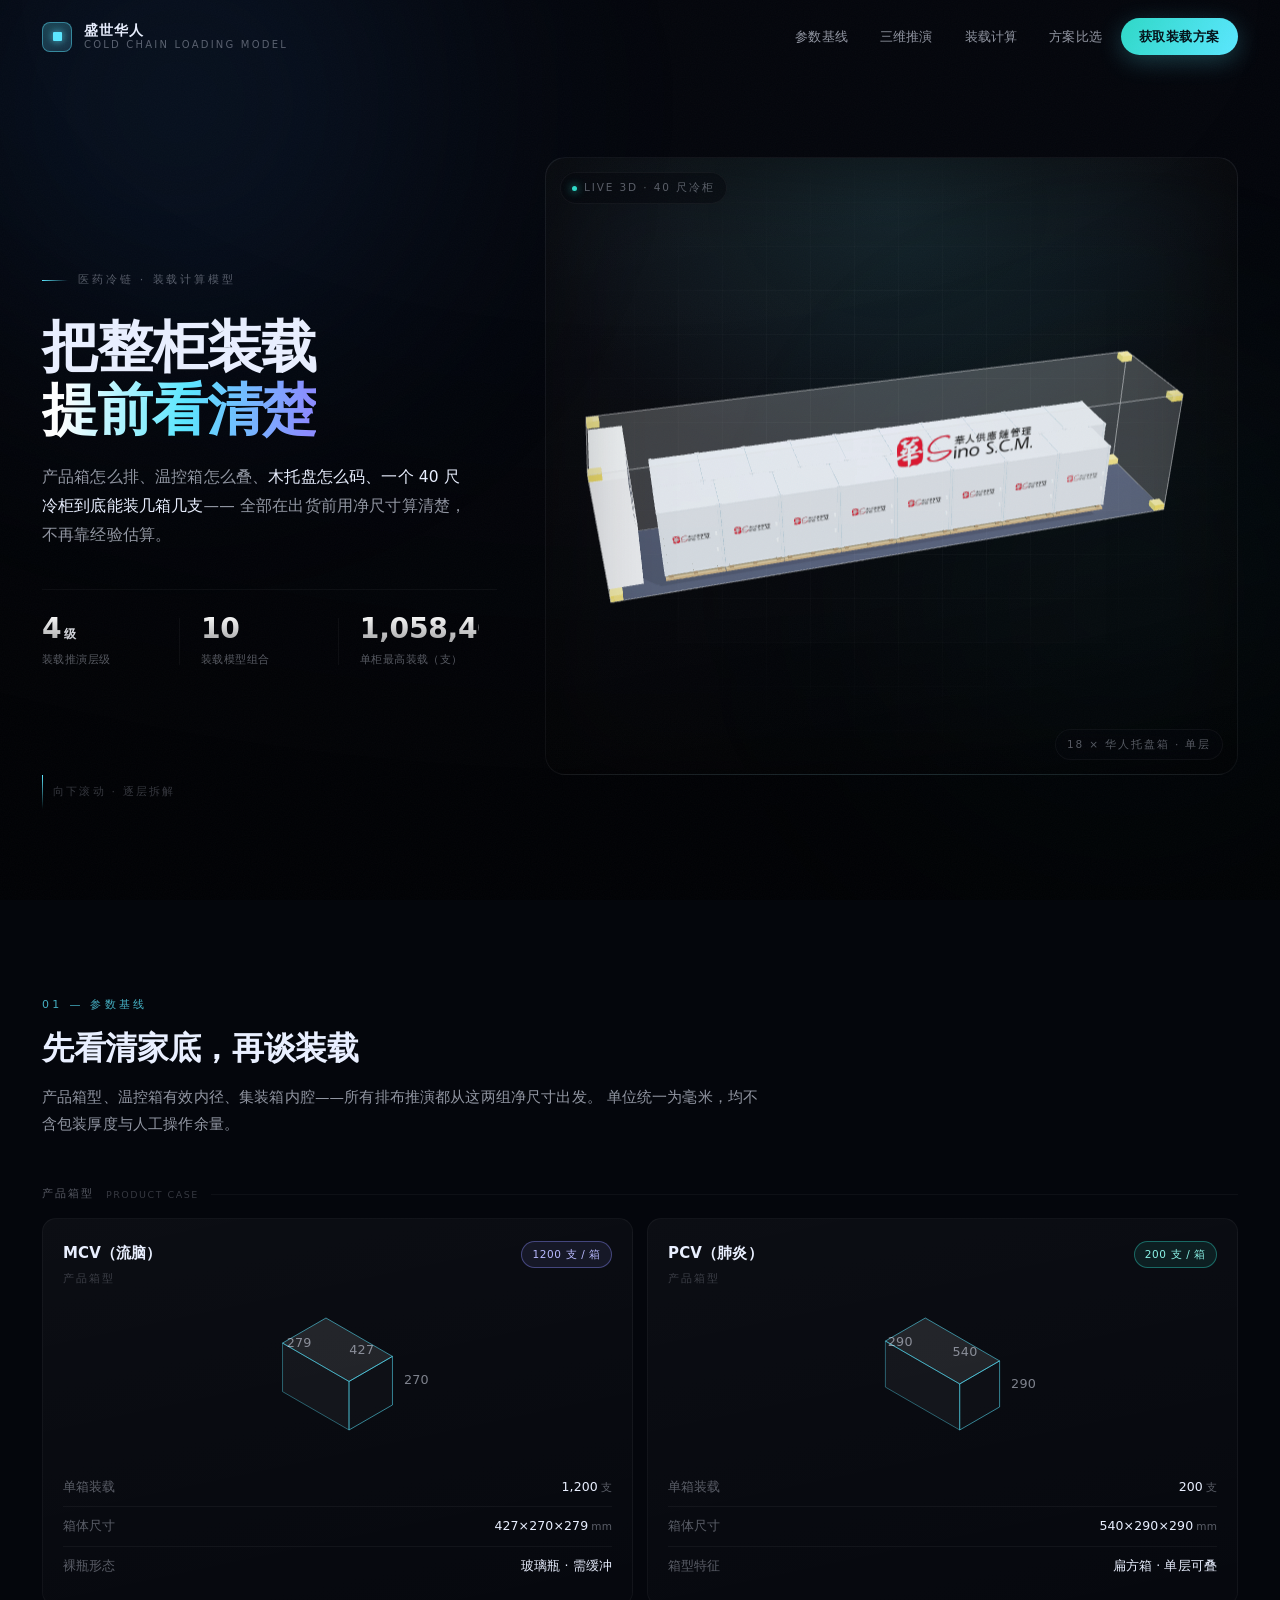
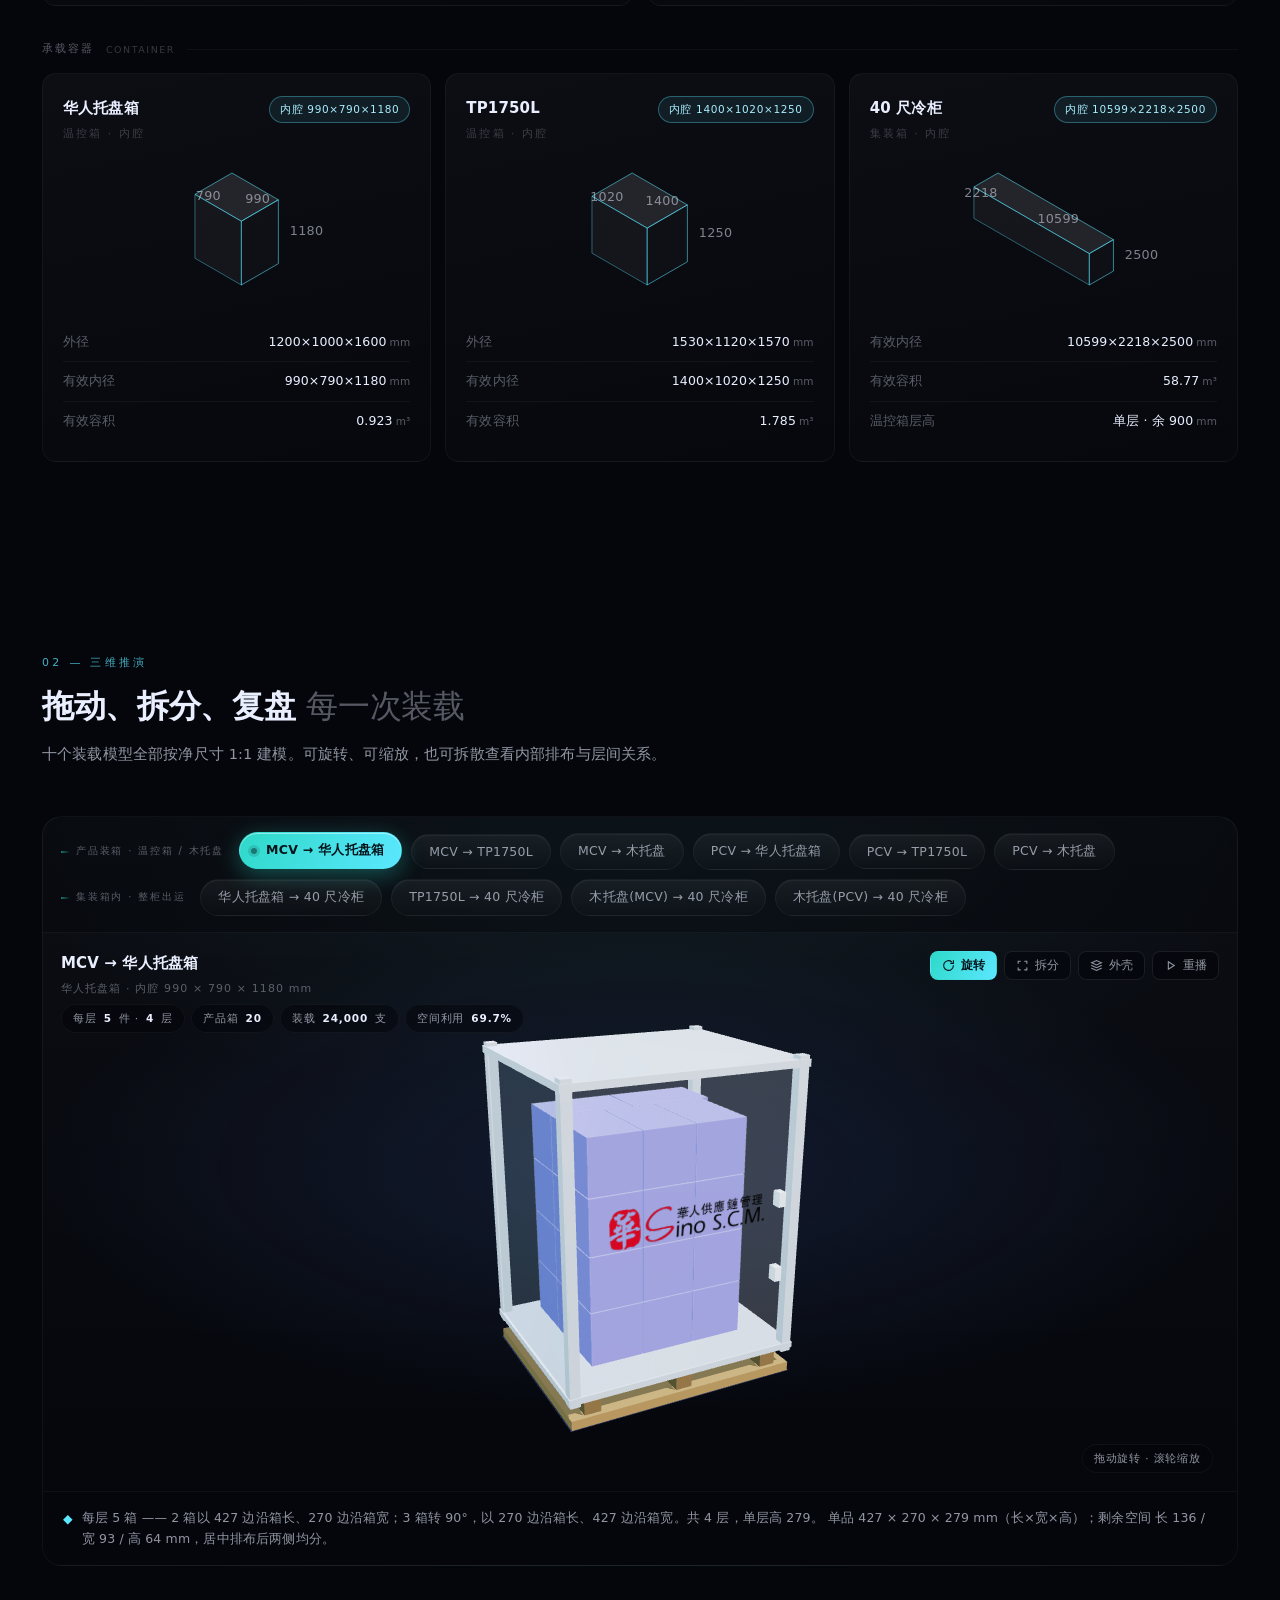
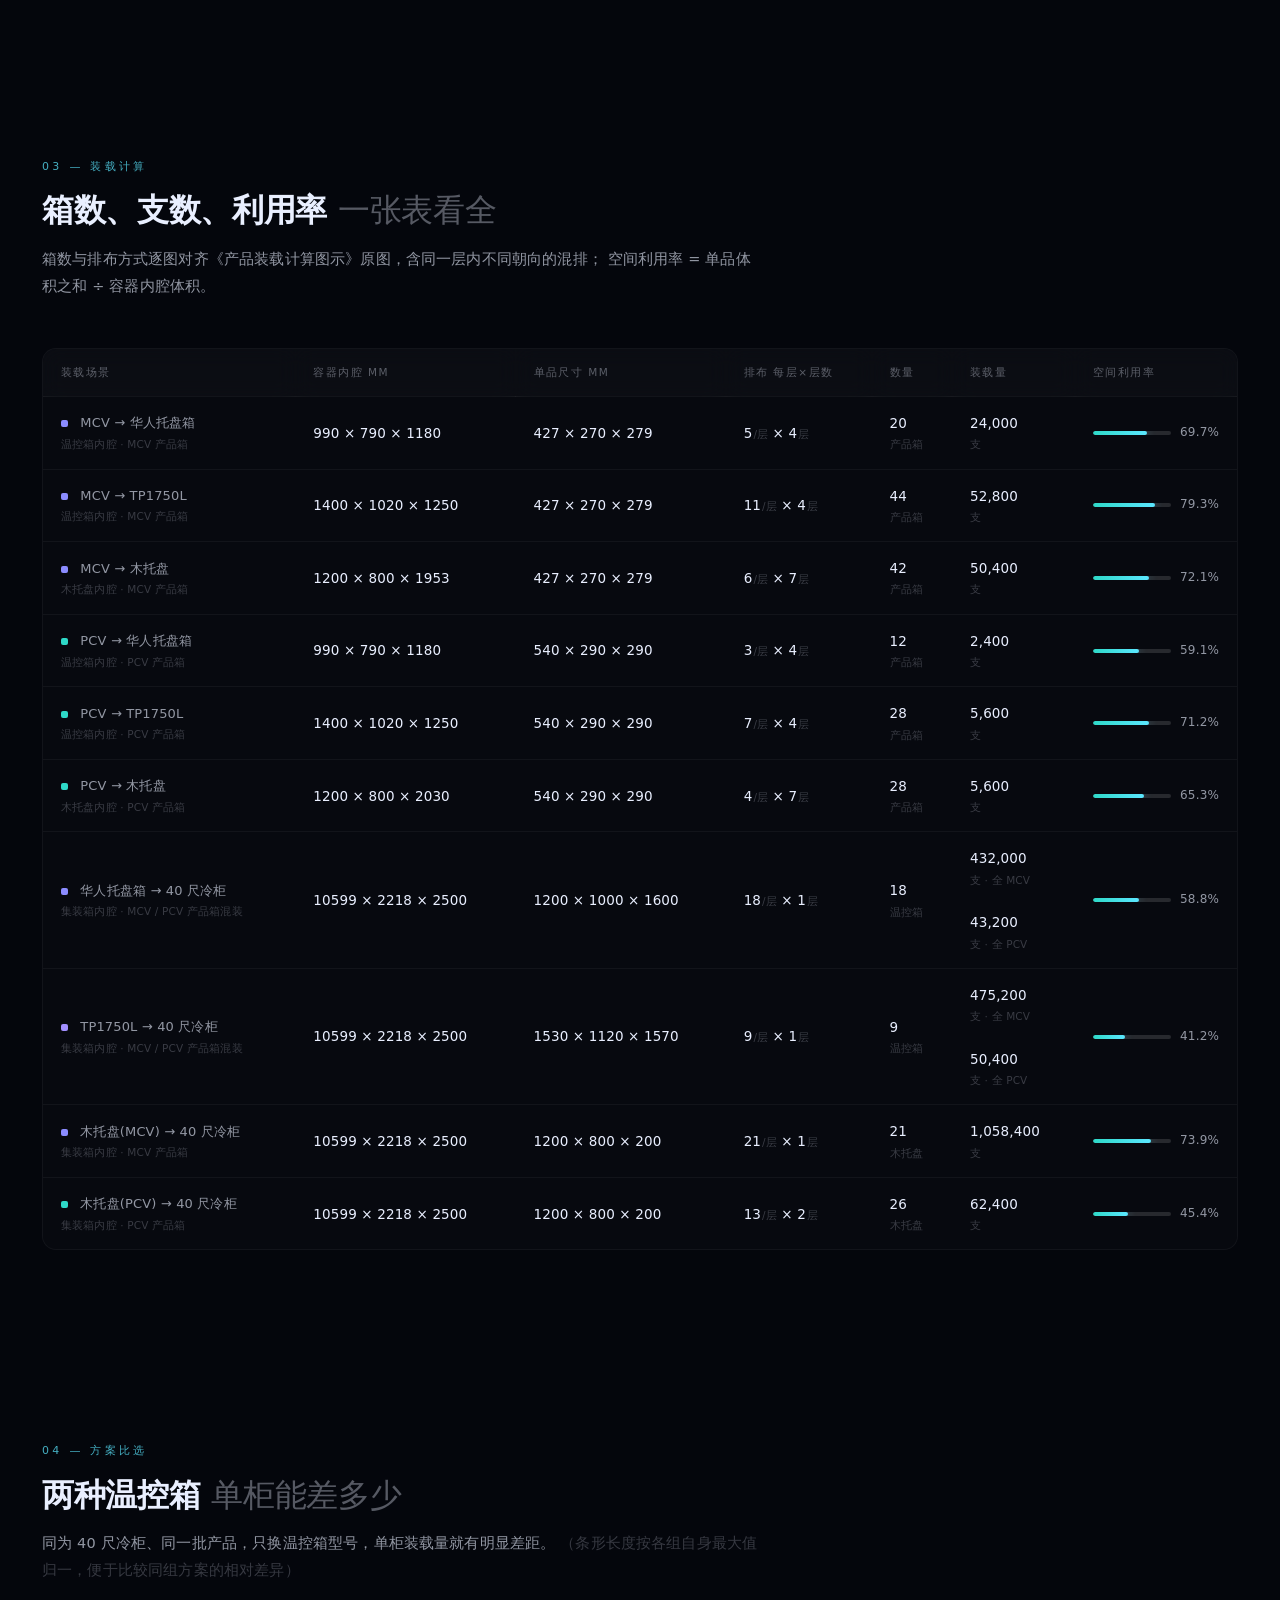
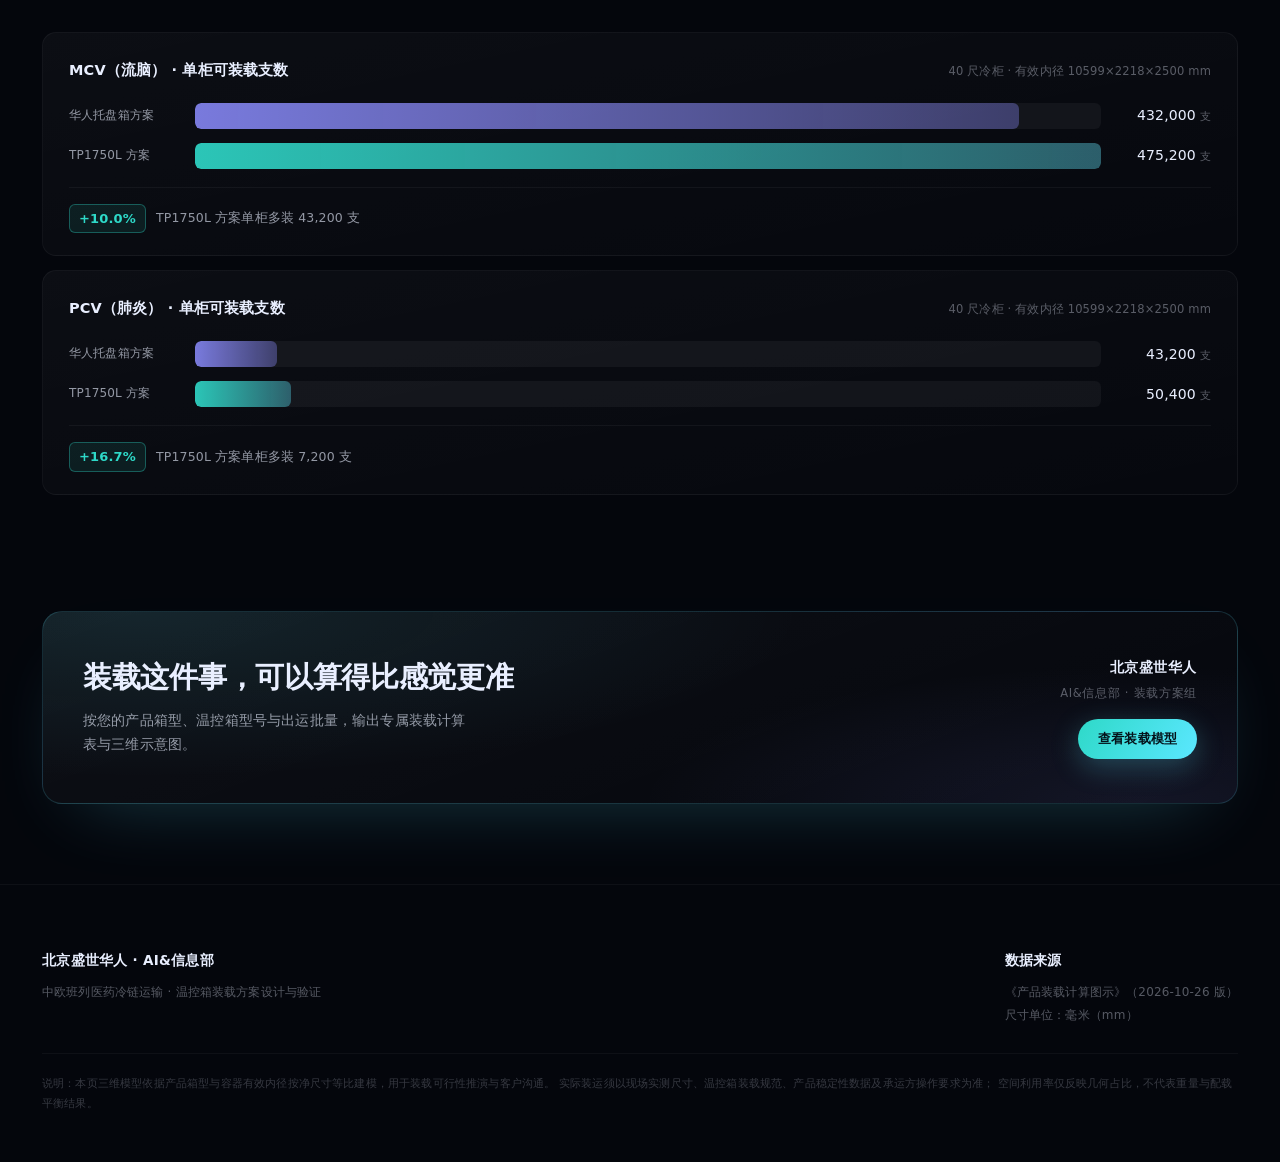
==== commit 16ff4411: "fix(v2): 华人托盘箱 / TP1750L 两个整柜场景改为 MCV+PCV 混装，去掉拆分的 4 个错误场景" ====
--- a/v2/standalone.html
+++ b/v2/standalone.html
@@ -680,7 +680,7 @@
           <div class="l">装载推演层级</div>
         </div>
         <div class="hstat">
-          <div class="n" data-count="12">0</div>
+          <div class="n" data-count="10">0</div>
           <div class="l">装载模型组合</div>
         </div>
         <div class="hstat">
@@ -730,7 +730,7 @@
       <div class="sec-index">02 — 三维推演</div>
       <h2 class="sec-title">拖动、拆分、复盘 <em>每一次装载</em></h2>
       <p class="sec-sub">
-        十二个装载模型全部按净尺寸 1:1 建模。可旋转、可缩放，也可拆散查看内部排布与层间关系。
+        十个装载模型全部按净尺寸 1:1 建模。可旋转、可缩放，也可拆散查看内部排布与层间关系。
       </p>
     </div>
 
@@ -956,51 +956,29 @@
     color:0x2ed9c8, cssColor:'#2ED9C8'
   },
   {
-    id:'c1', az:-0.42, el:0.52, stage:'集装箱内 · 整柜出运', label:'华人托盘箱(MCV) → 40 尺冷柜',
+    id:'c1', az:-0.42, el:0.52, stage:'集装箱内 · 整柜出运', label:'华人托盘箱 → 40 尺冷柜',
     cont:CONT.ct, item:PRODUCT.MCV,
+    mix:true, alt:{ short:'PCV', unitsPerPiece:2400 },
     pieceLabel:'温控箱', unitLabel:'支', unitDims:'1200 × 1000 × 1600',
     layers:1, unitsPerPiece:24000,
     groups:[
       { n:[10,1,1], b:[1000,1600,1200], o:[0,0,0]    },  /* 一排 10 托：1000 沿柜长 */
       { n:[8,1,1],  b:[1200,1600,1000], o:[0,0,1200] }   /* 一排 8 托：1200 沿柜长 */
     ],
-    note:'两排并列 —— 一排 10 托（1000 边沿柜长、占宽 1200），一排 8 托（1200 边沿柜长、占宽 1000），合计 18 托、占宽 2200，单层 1600 高。每箱装 20 个 MCV 产品箱 ×1200 支 = 24,000 支，整柜 432,000 支。',
+    note:'两排并列 —— 一排 10 托（1000 沿柜长、占宽 1200）+ 一排 8 托（1200 沿柜长、占宽 1000），合计 18 托、占宽 2200，单层 1600 高。箱壳一样、箱内可混装：全装 MCV 为 18×20×1200 = 432,000 支，全装 PCV 为 18×12×200 = 43,200 支，两种产品混装按箱数加权。',
     color:0x8b8cff, cssColor:'#8B8CFF'
   },
   {
-    id:'c2', az:-0.42, el:0.52, stage:'集装箱内 · 整柜出运', label:'TP1750L(MCV) → 40 尺冷柜',
+    id:'c2', az:-0.42, el:0.52, stage:'集装箱内 · 整柜出运', label:'TP1750L → 40 尺冷柜',
     cont:CONT.ct, item:PRODUCT.MCV,
+    mix:true, alt:{ short:'PCV', unitsPerPiece:5600 },
     pieceLabel:'温控箱', unitLabel:'支', unitDims:'1530 × 1120 × 1570',
     layers:1, unitsPerPiece:52800,
     groups:[
       { n:[9,1,1], b:[1120,1570,1530], o:[0,0,0] }    /* 单排 9 托：1120 沿柜长 */
     ],
-    note:'单排 9 托 —— 1120 边沿柜长、1530 边沿柜宽，单层 1570 高。每箱装 44 个 MCV 产品箱 ×1200 支 = 52,800 支，整柜 475,200 支。',
+    note:'单排 9 托 —— 1120 边沿柜长、1530 边沿柜宽，单层 1570 高。箱壳一样、箱内可混装：全装 MCV 为 9×44×1200 = 475,200 支，全装 PCV 为 9×28×200 = 50,400 支，两种产品混装按箱数加权。',
     color:0x9b87ff, cssColor:'#A28FFF'
-  },
-  /* ===== 同一批温控箱换装 PCV：箱数不变，每箱支数不同 ===== */
-  {
-    id:'c1p', az:-0.42, el:0.52, stage:'集装箱内 · 整柜出运', label:'华人托盘箱(PCV) → 40 尺冷柜',
-    cont:CONT.ct, item:PRODUCT.PCV,
-    pieceLabel:'温控箱', unitLabel:'支', unitDims:'1200 × 1000 × 1600',
-    layers:1, unitsPerPiece:2400,
-    groups:[
-      { n:[10,1,1], b:[1000,1600,1200], o:[0,0,0]    },
-      { n:[8,1,1],  b:[1200,1600,1000], o:[0,0,1200] }
-    ],
-    note:'柜内箱数与 MCV 方案完全相同（18 托），差别在箱内：每箱只装 12 个 PCV 产品箱 ×200 支 = 2,400 支，整柜 43,200 支。',
-    color:0x2ed9c8, cssColor:'#2ED9C8'
-  },
-  {
-    id:'c2p', az:-0.42, el:0.52, stage:'集装箱内 · 整柜出运', label:'TP1750L(PCV) → 40 尺冷柜',
-    cont:CONT.ct, item:PRODUCT.PCV,
-    pieceLabel:'温控箱', unitLabel:'支', unitDims:'1530 × 1120 × 1570',
-    layers:1, unitsPerPiece:5600,
-    groups:[
-      { n:[9,1,1], b:[1120,1570,1530], o:[0,0,0] }
-    ],
-    note:'柜内箱数与 MCV 方案完全相同（9 托），差别在箱内：每箱装 28 个 PCV 产品箱 ×200 支 = 5,600 支，整柜 50,400 支。',
-    color:0x2ed9c8, cssColor:'#2ED9C8'
   },
   /* ============ V3 新增：产品直接码放在裸木托盘上 ============ */
   {
@@ -1064,7 +1042,7 @@
 
 /* Tab 顺序：按产品归组 —— 木托盘紧跟在对应产品的 TP1750L 之后 */
 (function reorderScenes() {
-  const order = ['a1', 'a2', 'p1', 'b1', 'b2', 'p2', 'c1', 'c2', 'p3', 'c1p', 'c2p', 'p4'];
+  const order = ['a1', 'a2', 'p1', 'b1', 'b2', 'p2', 'c1', 'c2', 'p3', 'p4'];
   SCENES.sort((x, y) => order.indexOf(x.id) - order.indexOf(y.id));
 })();
 
@@ -1114,6 +1092,8 @@
     util: L.vol / (c[0] * c[1] * c[2]),
     rem: [ c[0] - L.env[0], c[1] - L.env[1], c[2] - L.env[2] ],
     units: n * s.unitsPerPiece,
+    /* 温控箱柜：同一柜可混装 MCV / PCV，给出两种产品各自满柜的支数 */
+    altUnits: s.alt ? n * s.alt.unitsPerPiece : null,
     perLayer: Math.round(n / s.layers),
     layers: s.layers
   };
@@ -1217,13 +1197,15 @@
       <td>
         <span class="swatch" style="background:${s.cssColor}"></span>
         <span class="strong">${s.label}</span>
-        <span class="sub">${s.cont.tag}内腔 · ${s.item.short} 产品箱</span>
+        <span class="sub">${s.cont.tag}内腔 · ${s.alt ? 'MCV / PCV 产品箱混装' : s.item.short + ' 产品箱'}</span>
       </td>
       <td class="num" data-label="容器内腔">${dimText(s.cont.inner)}</td>
       <td class="num" data-label="单品尺寸">${s.unitDims}</td>
       <td class="num lay" data-label="排布"><span>${c.perLayer}<i>/层</i> × ${c.layers}<i>层</i></span></td>
       <td class="num" data-label="数量">${c.n}<span class="sub">${s.pieceLabel}</span></td>
-      <td class="num" data-label="装载量">${fmt(c.units)}<span class="sub">${s.unitLabel}</span></td>
+      <td class="num" data-label="装载量">${s.alt
+        ? `${fmt(c.units)}<span class="sub">${s.unitLabel} · 全 ${s.item.short}</span><br>${fmt(c.altUnits)}<span class="sub">${s.unitLabel} · 全 ${s.alt.short}</span>`
+        : `${fmt(c.units)}<span class="sub">${s.unitLabel}</span>`}</td>
       <td data-label="空间利用率">
         <div class="meter">
           <div class="track"><div class="fill" style="width:${(c.util*100).toFixed(1)}%"></div></div>
@@ -2156,9 +2138,10 @@
     hudChips.innerHTML = [
       `每层 <b>${c.perLayer}</b> 件 · <b>${c.layers}</b> 层`,
       `${s.pieceLabel} <b>${c.n}</b>`,
-      `装载 <b>${fmt(c.units)}</b> ${s.unitLabel}`,
+      s.alt ? `装载 <b>${fmt(c.units)}</b> ${s.unitLabel}（全 ${s.item.short}）` : `装载 <b>${fmt(c.units)}</b> ${s.unitLabel}`,
+      s.alt ? `装载 <b>${fmt(c.altUnits)}</b> ${s.unitLabel}（全 ${s.alt.short}）` : null,
       `空间利用 <b>${(c.util * 100).toFixed(1)}%</b>`
-    ].map(t => `<span class="hud-chip">${t}</span>`).join('');
+    ].filter(Boolean).map(t => `<span class="hud-chip">${t}</span>`).join('');
 
     hudNote.innerHTML = `<span class="mk">◆</span><span>${s.note}
       单品 ${s.unitDims} mm（长×宽×高）；剩余空间 长 ${c.rem[0]} / 宽 ${c.rem[2]} / 高 ${c.rem[1]} mm，居中排布后两侧均分。</span>`;
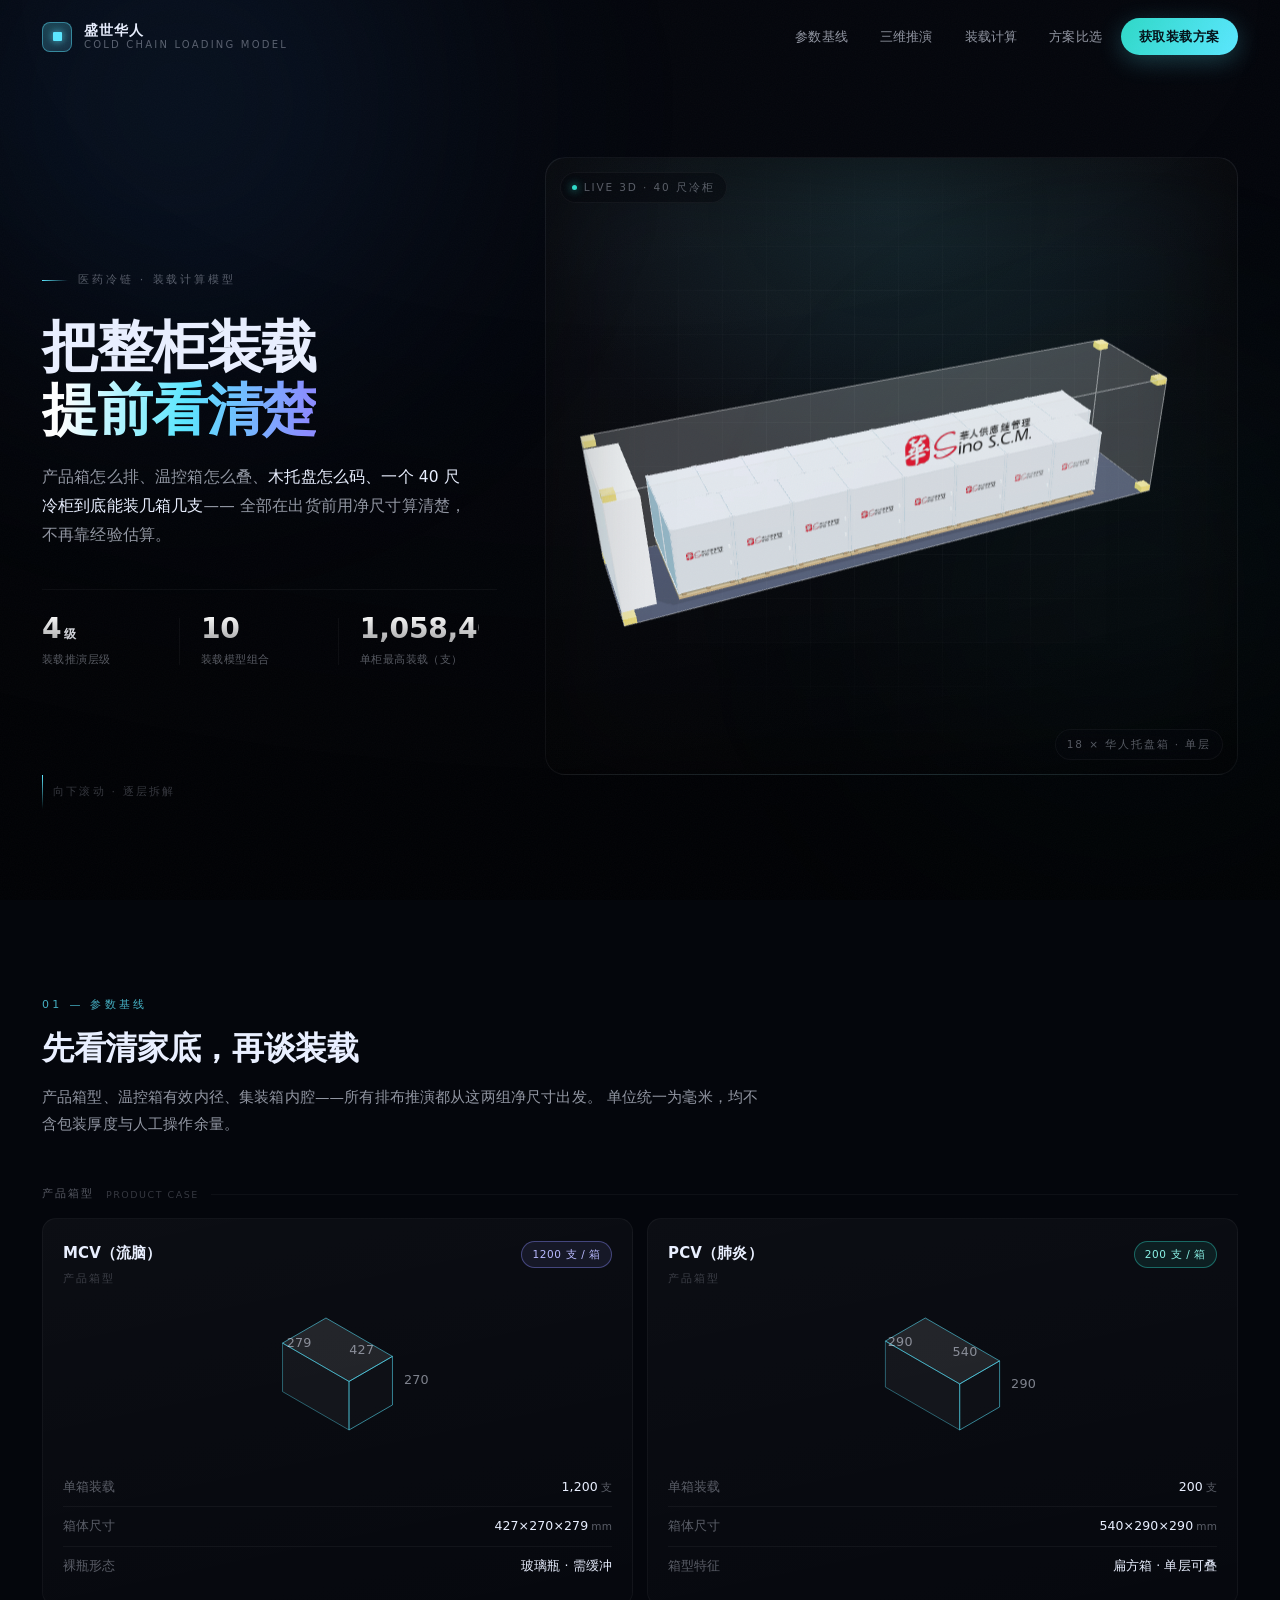
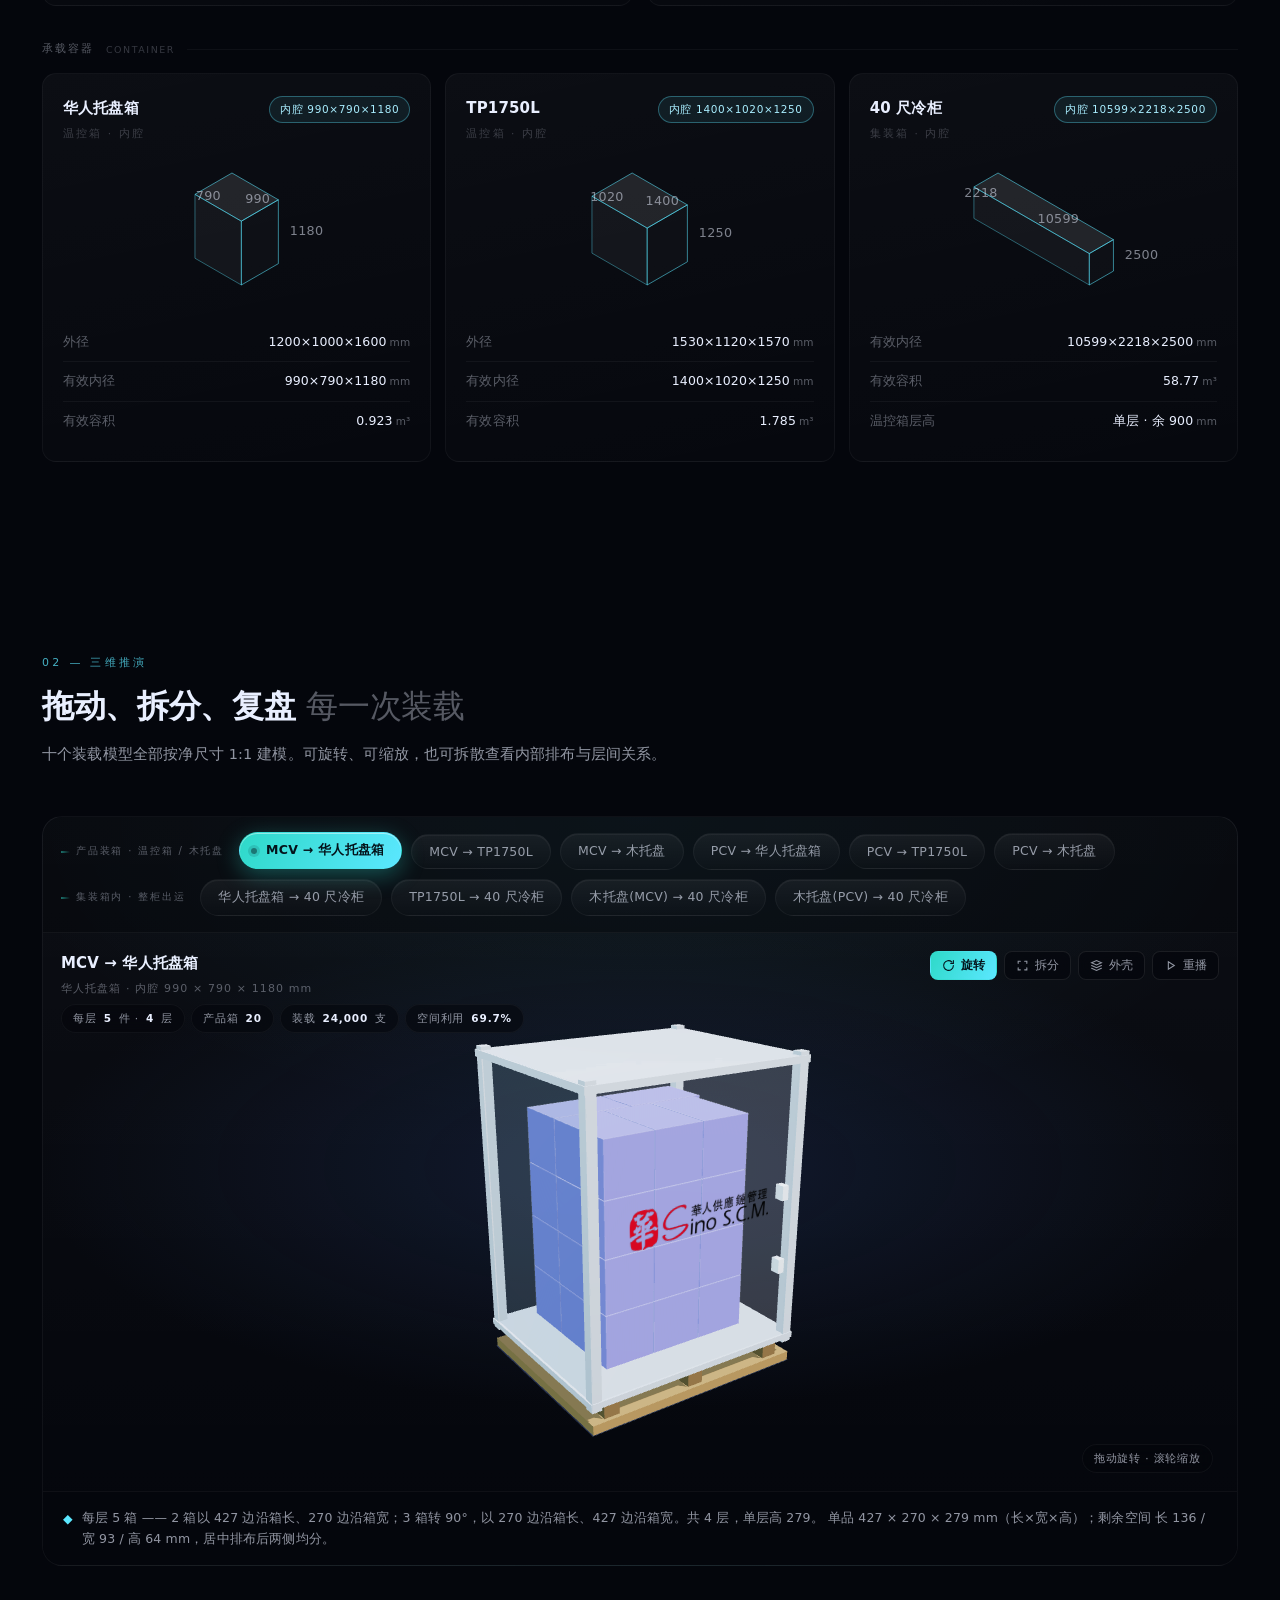
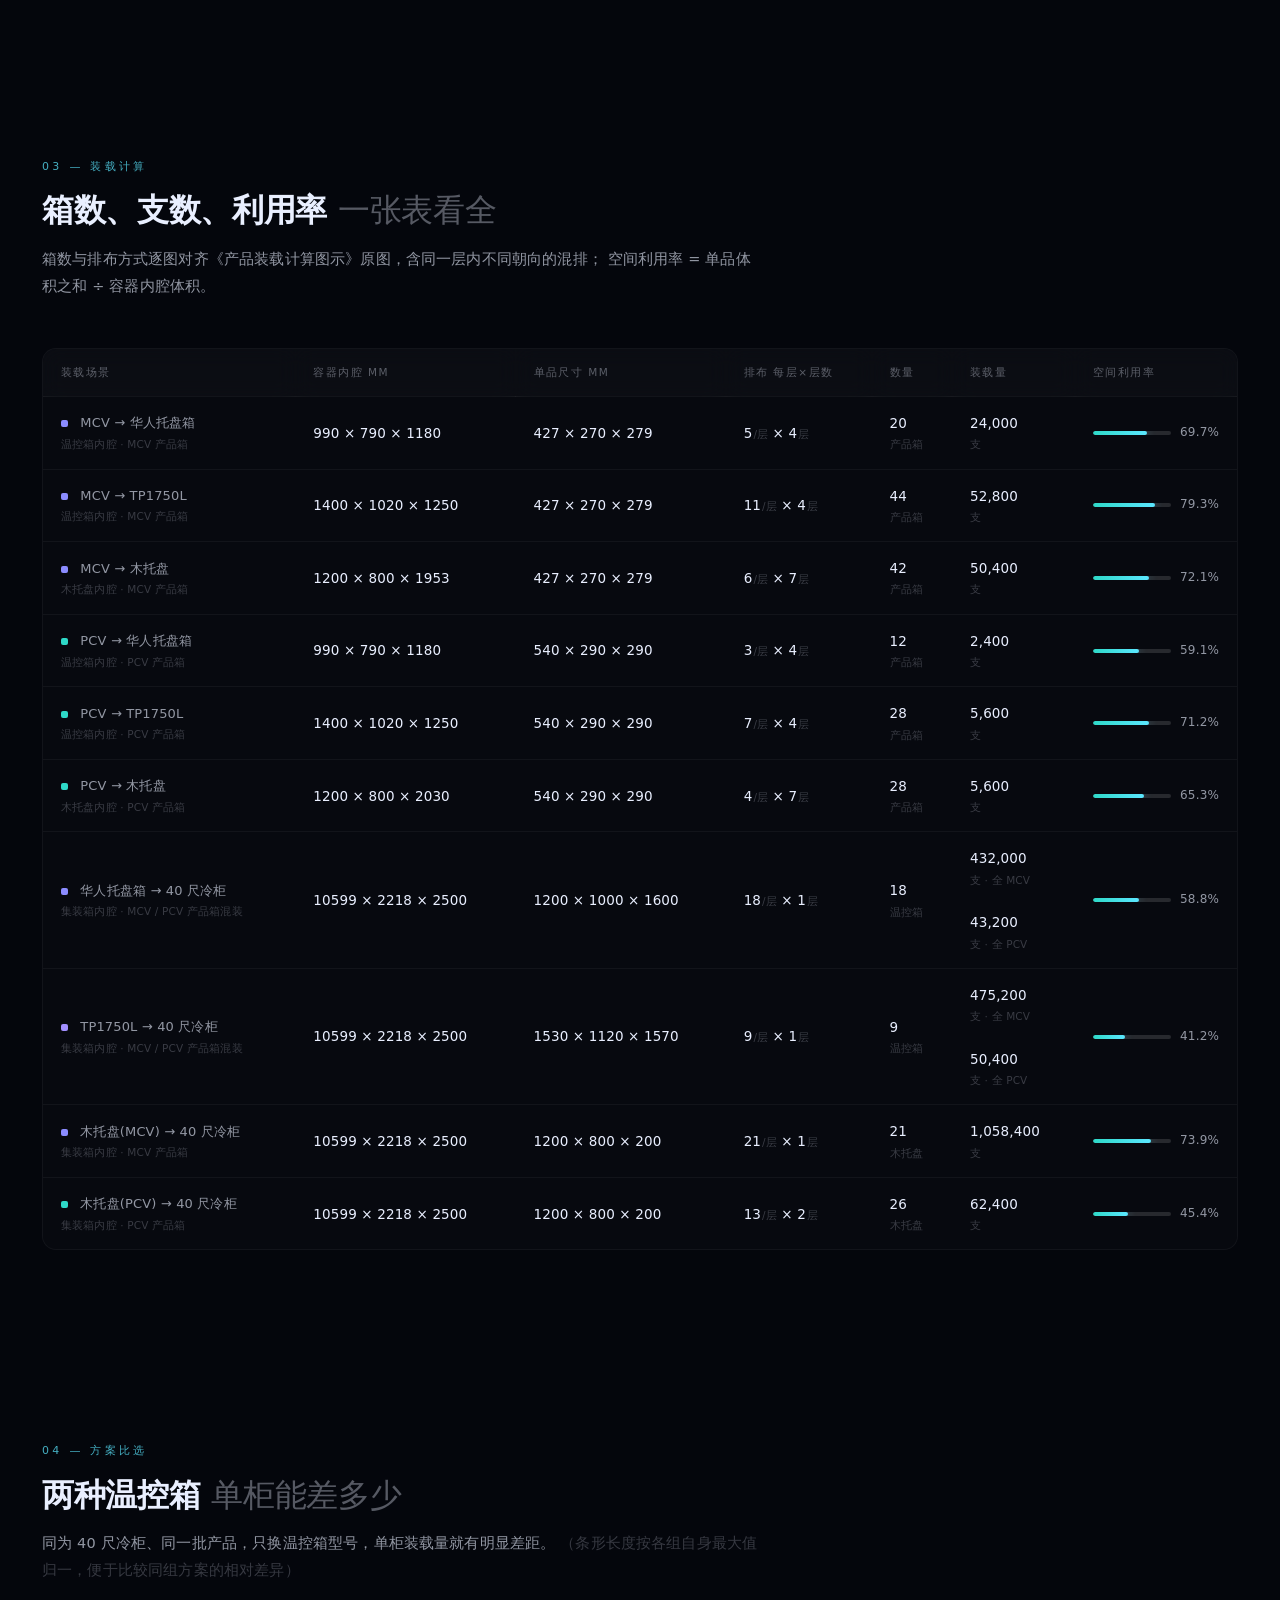
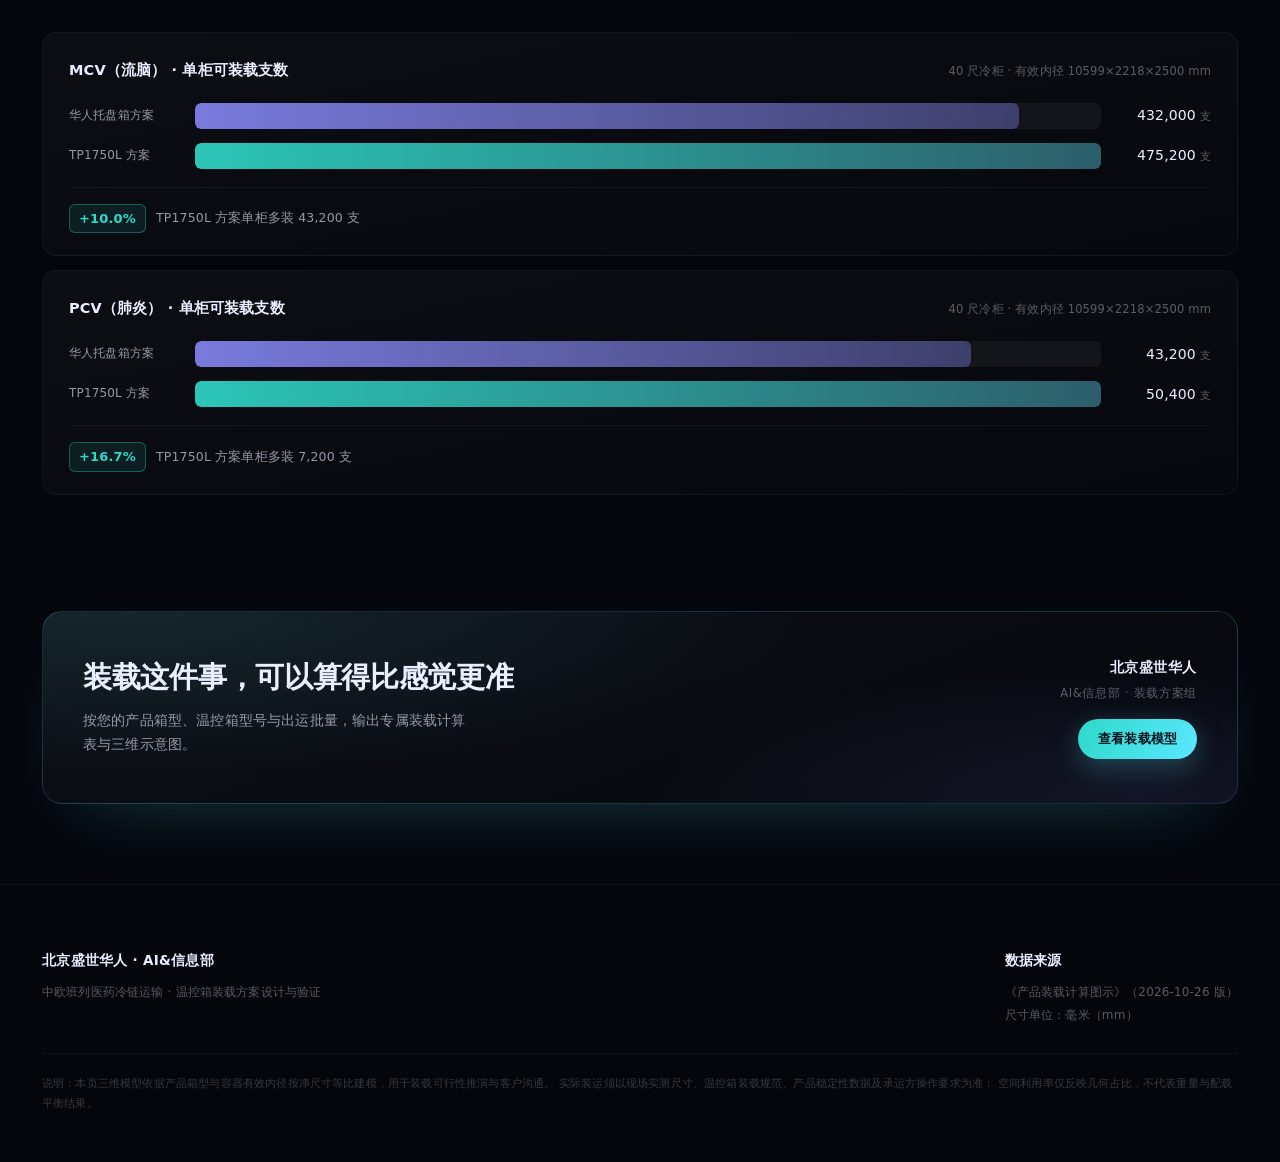
==== commit 83ca426b: "feat(v2): 手机/平板/桌面全端自适应——画布比例、卡片断点、表格转卡片、Tab 横向滑动；顺手修 PCV 比选条归一" ====
--- a/v2/standalone.html
+++ b/v2/standalone.html
@@ -283,7 +283,11 @@
 }
 .grp-label::after { content:""; flex:1; height:1px; background:var(--line-soft); }
 
-@media (max-width:860px){
+@media (max-width:1000px){
+  /* 三张容器卡在平板上一律两列，否则标题会被挤成竖排 */
+  .cards.p3 { grid-template-columns:repeat(2,minmax(0,1fr)); }
+}
+@media (max-width:620px){
   .cards.p2, .cards.p3 { grid-template-columns:1fr; }
 }
 .pcard {
@@ -548,7 +552,12 @@
   .stage { height:clamp(360px,58vh,520px); }
   .stage-note { font-size:11.5px; line-height:1.7; }
 
-  /* 计算表：纵向卡片 */
+  .sec-head { margin-bottom:32px; }
+  .section { padding:64px 0; }
+}
+
+/* ---- 计算表：窄屏（含平板竖屏）一律转纵向卡片，避免右侧列被截断 ---- */
+@media (max-width:900px){
   .tbl-wrap { border:none; background:none; overflow:visible; }
   table { min-width:0; width:100%; }
   thead { display:none; }
@@ -571,16 +580,16 @@
   tbody td:first-child::before { display:none; }
   tbody tr td:last-child { border-bottom:none; }
   td .sub { display:inline; margin-left:6px; }
-  .meter { flex:1; max-width:170px; }
+  /* 值区整体右对齐：不要把数字和单位拆成两个 flex 项 */
+  td .v { margin-left:auto; text-align:right; white-space:nowrap; }
+  td .duo { margin-left:auto; }
+  .meter { flex:1 1 auto; max-width:none; }
 
   /* 对比条 */
   .bar-row { grid-template-columns:1fr auto; row-gap:6px; }
   .bar-label { grid-column:1 / -1; }
   .bar-val { min-width:0; }
   .cmp-card { padding:20px 18px 16px; }
-
-  .sec-head { margin-bottom:32px; }
-  .section { padding:64px 0; }
 }
 
 /* ============================================================
@@ -627,6 +636,111 @@
   .hstat .n { font-size:20px; }
   .hstat .l { white-space:normal; font-size:10px; line-height:1.45; }
   .hero { padding:104px 0 28px; }
+}
+
+/* ============================================================
+   移动端细修 v3.1 —— 手机 / 平板 / 桌面统一观感
+   ============================================================ */
+html, body { max-width:100%; overflow-x:hidden; }
+
+/* ---- 平板：画布不再用 min-height 撑宽 ---- */
+@media (max-width:1000px){
+  .canvas-frame { min-height:0; aspect-ratio:16 / 9; }
+  .hero-visual, .hero-grid > * { min-width:0; }
+}
+
+/* ---- 手机 ---- */
+@media (max-width:760px){
+  .wrap { padding:0 16px; }
+  .hero { padding:96px 0 24px; }
+  .hero-grid { gap:26px; }
+  h1 { font-size:clamp(28px,8.6vw,40px); line-height:1.18; margin-bottom:16px; }
+  .eyebrow { font-size:10px; letter-spacing:.2em; margin-bottom:18px; }
+  .lede { font-size:14px; line-height:1.8; max-width:none; }
+  .canvas-frame { aspect-ratio:16 / 10; border-radius:14px; }
+  .frame-tag { font-size:9.5px; padding:5px 9px; letter-spacing:.12em; }
+  .frame-tag.tl { left:10px; top:10px; }
+  .frame-tag.br { right:10px; bottom:10px; }
+
+  /* 首屏数字：三列等宽、允许压缩，绝不撑破 */
+  .hero-stats {
+    display:grid; grid-template-columns:repeat(3,minmax(0,1fr));
+    gap:0; margin-top:28px; padding-top:18px;
+  }
+  .hstat { min-width:0; padding-right:6px; }
+  .hstat + .hstat { padding-left:10px; }
+  .hstat .n { font-size:clamp(16px,5.2vw,22px); white-space:nowrap; letter-spacing:-.02em; }
+  .hstat .u { font-size:10px; }
+  .hstat .l { font-size:10px; white-space:normal; line-height:1.4; margin-top:4px; }
+
+  /* 章节 */
+  .section { padding:52px 0; }
+  .section.tight { padding:40px 0; }
+  .sec-head { margin-bottom:26px; }
+  .sec-title { font-size:23px; }
+  .sec-sub { font-size:13px; line-height:1.75; margin-top:10px; }
+
+  /* 参数卡 */
+  .pcard { padding:18px 16px 16px; }
+  .iso-box { height:140px; }
+  .spec-row { font-size:12px; padding:8px 0; }
+
+  /* 三维推演：Tab 横向滑动 + 边缘渐隐提示 */
+  .stage-shell { border-radius:14px; }
+  .stage-tabs {
+    padding:10px 12px; gap:0;
+    -webkit-overflow-scrolling:touch;
+    scroll-snap-type:x proximity;
+    mask-image:linear-gradient(90deg,#000 82%,rgba(0,0,0,.15) 97%,transparent 100%);
+    -webkit-mask-image:linear-gradient(90deg,#000 82%,rgba(0,0,0,.15) 97%,transparent 100%);
+  }
+  .tab { font-size:11.5px; padding:7px 12px; scroll-snap-align:start; }
+  .stage { height:clamp(330px,54vh,440px); }
+  .hud { padding:12px; }
+  .hud-tl { left:12px; right:12px; top:12px; }
+  .hud-tr { left:12px; right:12px; bottom:10px; }
+  .hud-title { font-size:13px; }
+  .hud-sub { font-size:10px; letter-spacing:.06em; }
+  .hud-chip { font-size:9px; padding:4px 8px; gap:5px; margin-right:5px; margin-top:5px; }
+  .hud-chip[data-k="lay"] { display:none; }
+  .stage-note { padding:12px 14px; font-size:11px; line-height:1.65; }
+
+  /* 计算表：卡片式（微调） */
+  tbody tr { padding:2px 14px 6px; margin-bottom:8px; }
+  tbody td { font-size:12px; padding:8px 0; flex-wrap:wrap; }
+  tbody td::before { font-size:10.5px; }
+  tbody td:first-child { padding:12px 0 9px; }
+  tbody td:first-child .sub { display:block; margin-left:0; margin-top:3px; line-height:1.5; }
+  /* 混装场景的"双装载量"：两行右对齐，不要被 flex 拆散 */
+  td .duo { display:block; text-align:right; line-height:1.65; }
+  td.num[data-label="装载量"] { align-items:flex-start; }
+  td .sub { display:inline; margin-left:5px; }
+  .meter { flex:1 1 120px; max-width:none; }
+
+  /* 比选 */
+  .cmp-card { padding:16px 14px 14px; }
+  .cmp-head h3 { font-size:13px; }
+  .cmp-head .note { font-size:10.5px; }
+  .bar-val { font-size:13px; }
+  .cmp-foot { font-size:11.5px; }
+
+  /* CTA / 页脚 */
+  .cta-band { padding:12px 0 28px; }
+  .cta-inner { padding:24px 18px; border-radius:16px; }
+  .cta-inner h2 { font-size:20px; }
+  .cta-inner p { font-size:12.5px; }
+  .footer { padding:44px 0 32px; }
+  .footer p { font-size:11.5px; }
+}
+
+/* ---- 小屏手机（≤390）再收一档 ---- */
+@media (max-width:390px){
+  .wrap { padding:0 14px; }
+  h1 { font-size:clamp(26px,8.4vw,34px); }
+  .hstat .n { font-size:15px; }
+  .hstat .l { font-size:9.5px; }
+  .stage { height:320px; }
+  .hud-chip { font-size:8.5px; padding:3px 7px; }
 }
 
 </style>
@@ -1199,13 +1313,13 @@
         <span class="strong">${s.label}</span>
         <span class="sub">${s.cont.tag}内腔 · ${s.alt ? 'MCV / PCV 产品箱混装' : s.item.short + ' 产品箱'}</span>
       </td>
-      <td class="num" data-label="容器内腔">${dimText(s.cont.inner)}</td>
-      <td class="num" data-label="单品尺寸">${s.unitDims}</td>
-      <td class="num lay" data-label="排布"><span>${c.perLayer}<i>/层</i> × ${c.layers}<i>层</i></span></td>
-      <td class="num" data-label="数量">${c.n}<span class="sub">${s.pieceLabel}</span></td>
+      <td class="num" data-label="容器内腔"><span class="v">${dimText(s.cont.inner)}</span></td>
+      <td class="num" data-label="单品尺寸"><span class="v">${s.unitDims}</span></td>
+      <td class="num lay" data-label="排布"><span class="v">${c.perLayer}<i>/层</i> × ${c.layers}<i>层</i></span></td>
+      <td class="num" data-label="数量"><span class="v">${c.n}<span class="sub">${s.pieceLabel}</span></span></td>
       <td class="num" data-label="装载量">${s.alt
-        ? `${fmt(c.units)}<span class="sub">${s.unitLabel} · 全 ${s.item.short}</span><br>${fmt(c.altUnits)}<span class="sub">${s.unitLabel} · 全 ${s.alt.short}</span>`
-        : `${fmt(c.units)}<span class="sub">${s.unitLabel}</span>`}</td>
+        ? `<span class="duo">${fmt(c.units)}<span class="sub">${s.unitLabel} · 全 ${s.item.short}</span><br>${fmt(c.altUnits)}<span class="sub">${s.unitLabel} · 全 ${s.alt.short}</span></span>`
+        : `<span class="v">${fmt(c.units)}<span class="sub">${s.unitLabel}</span></span>`}</td>
       <td data-label="空间利用率">
         <div class="meter">
           <div class="track"><div class="fill" style="width:${(c.util*100).toFixed(1)}%"></div></div>
@@ -1234,10 +1348,10 @@
       a: c1 * piecesOf(byId('b1')) * PRODUCT.PCV.vial,
       b: c2 * piecesOf(byId('b2')) * PRODUCT.PCV.vial }
   ];
-  const max = Math.max(...fam.flatMap(f => [f.a, f.b]));
-
   host.innerHTML = fam.map(f => {
     const up = (f.b / f.a - 1) * 100;
+    /* 条形按"本组最大值"归一：题干说明即如此，同组两种温控箱的差异才看得清 */
+    const fmax = Math.max(f.a, f.b);
     return `<div class="cmp-card reveal">
       <div class="cmp-head">
         <h3>${f.label} · 单柜可装载支数</h3>
@@ -1245,12 +1359,12 @@
       </div>
       <div class="bar-row">
         <div class="bar-label">华人托盘箱方案</div>
-        <div class="bar-track"><div class="bar-fill a" data-w="${(f.a/max*100).toFixed(1)}"></div></div>
+        <div class="bar-track"><div class="bar-fill a" data-w="${(f.a/fmax*100).toFixed(1)}"></div></div>
         <div class="bar-val">${fmt(f.a)}<small>支</small></div>
       </div>
       <div class="bar-row">
         <div class="bar-label">TP1750L 方案</div>
-        <div class="bar-track"><div class="bar-fill b" data-w="${(f.b/max*100).toFixed(1)}"></div></div>
+        <div class="bar-track"><div class="bar-fill b" data-w="${(f.b/fmax*100).toFixed(1)}"></div></div>
         <div class="bar-val">${fmt(f.b)}<small>支</small></div>
       </div>
       <div class="cmp-foot">
@@ -2136,12 +2250,12 @@
     hudSub.textContent = `${s.cont.name} · 内腔 ${dimText(s.cont.inner)} mm`;
 
     hudChips.innerHTML = [
-      `每层 <b>${c.perLayer}</b> 件 · <b>${c.layers}</b> 层`,
-      `${s.pieceLabel} <b>${c.n}</b>`,
-      s.alt ? `装载 <b>${fmt(c.units)}</b> ${s.unitLabel}（全 ${s.item.short}）` : `装载 <b>${fmt(c.units)}</b> ${s.unitLabel}`,
-      s.alt ? `装载 <b>${fmt(c.altUnits)}</b> ${s.unitLabel}（全 ${s.alt.short}）` : null,
-      `空间利用 <b>${(c.util * 100).toFixed(1)}%</b>`
-    ].filter(Boolean).map(t => `<span class="hud-chip">${t}</span>`).join('');
+      ['lay', `每层 <b>${c.perLayer}</b> 件 · <b>${c.layers}</b> 层`],
+      ['pieces', `${s.pieceLabel} <b>${c.n}</b>`],
+      ['units', s.alt ? `装载 <b>${fmt(c.units)}</b> ${s.unitLabel}（全 ${s.item.short}）` : `装载 <b>${fmt(c.units)}</b> ${s.unitLabel}`],
+      s.alt ? ['units2', `装载 <b>${fmt(c.altUnits)}</b> ${s.unitLabel}（全 ${s.alt.short}）`] : null,
+      ['util', `空间利用 <b>${(c.util * 100).toFixed(1)}%</b>`]
+    ].filter(Boolean).map(([k, t]) => `<span class="hud-chip" data-k="${k}">${t}</span>`).join('');
 
     hudNote.innerHTML = `<span class="mk">◆</span><span>${s.note}
       单品 ${s.unitDims} mm（长×宽×高）；剩余空间 长 ${c.rem[0]} / 宽 ${c.rem[2]} / 高 ${c.rem[1]} mm，居中排布后两侧均分。</span>`;
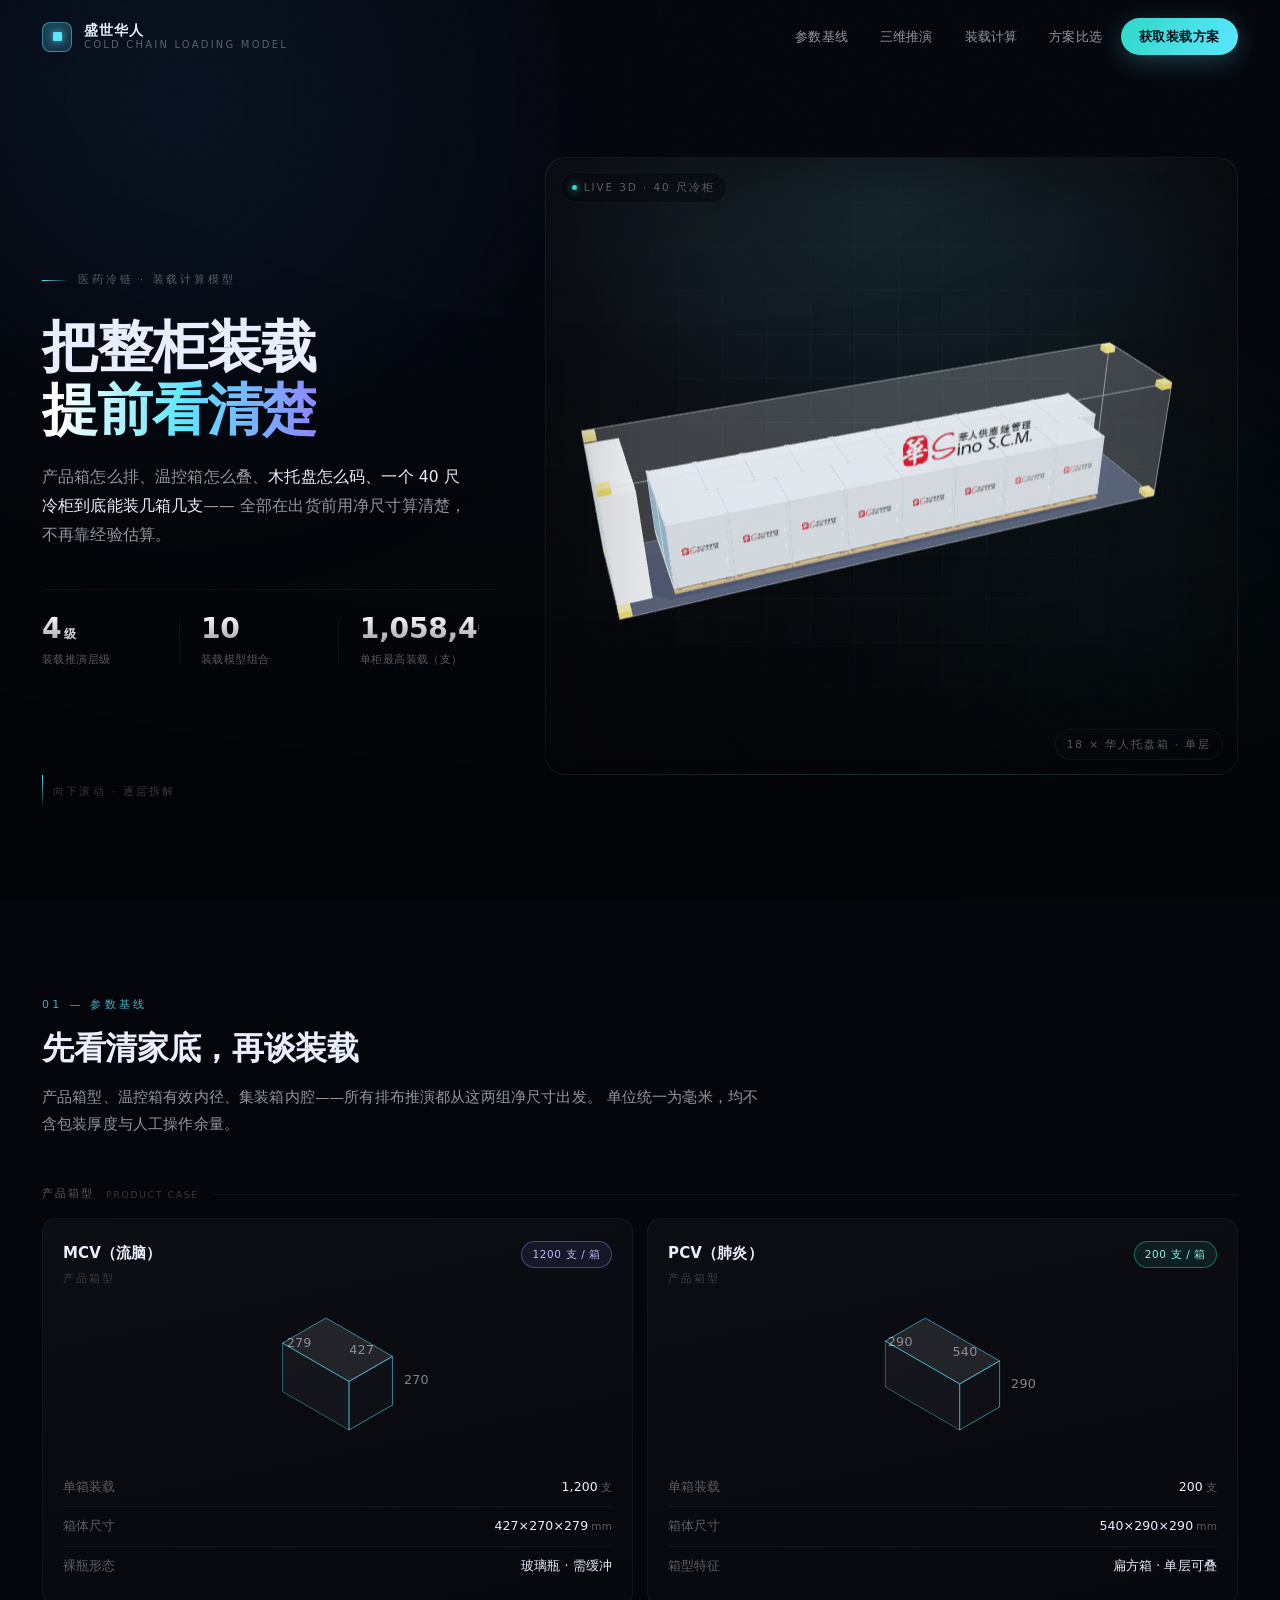
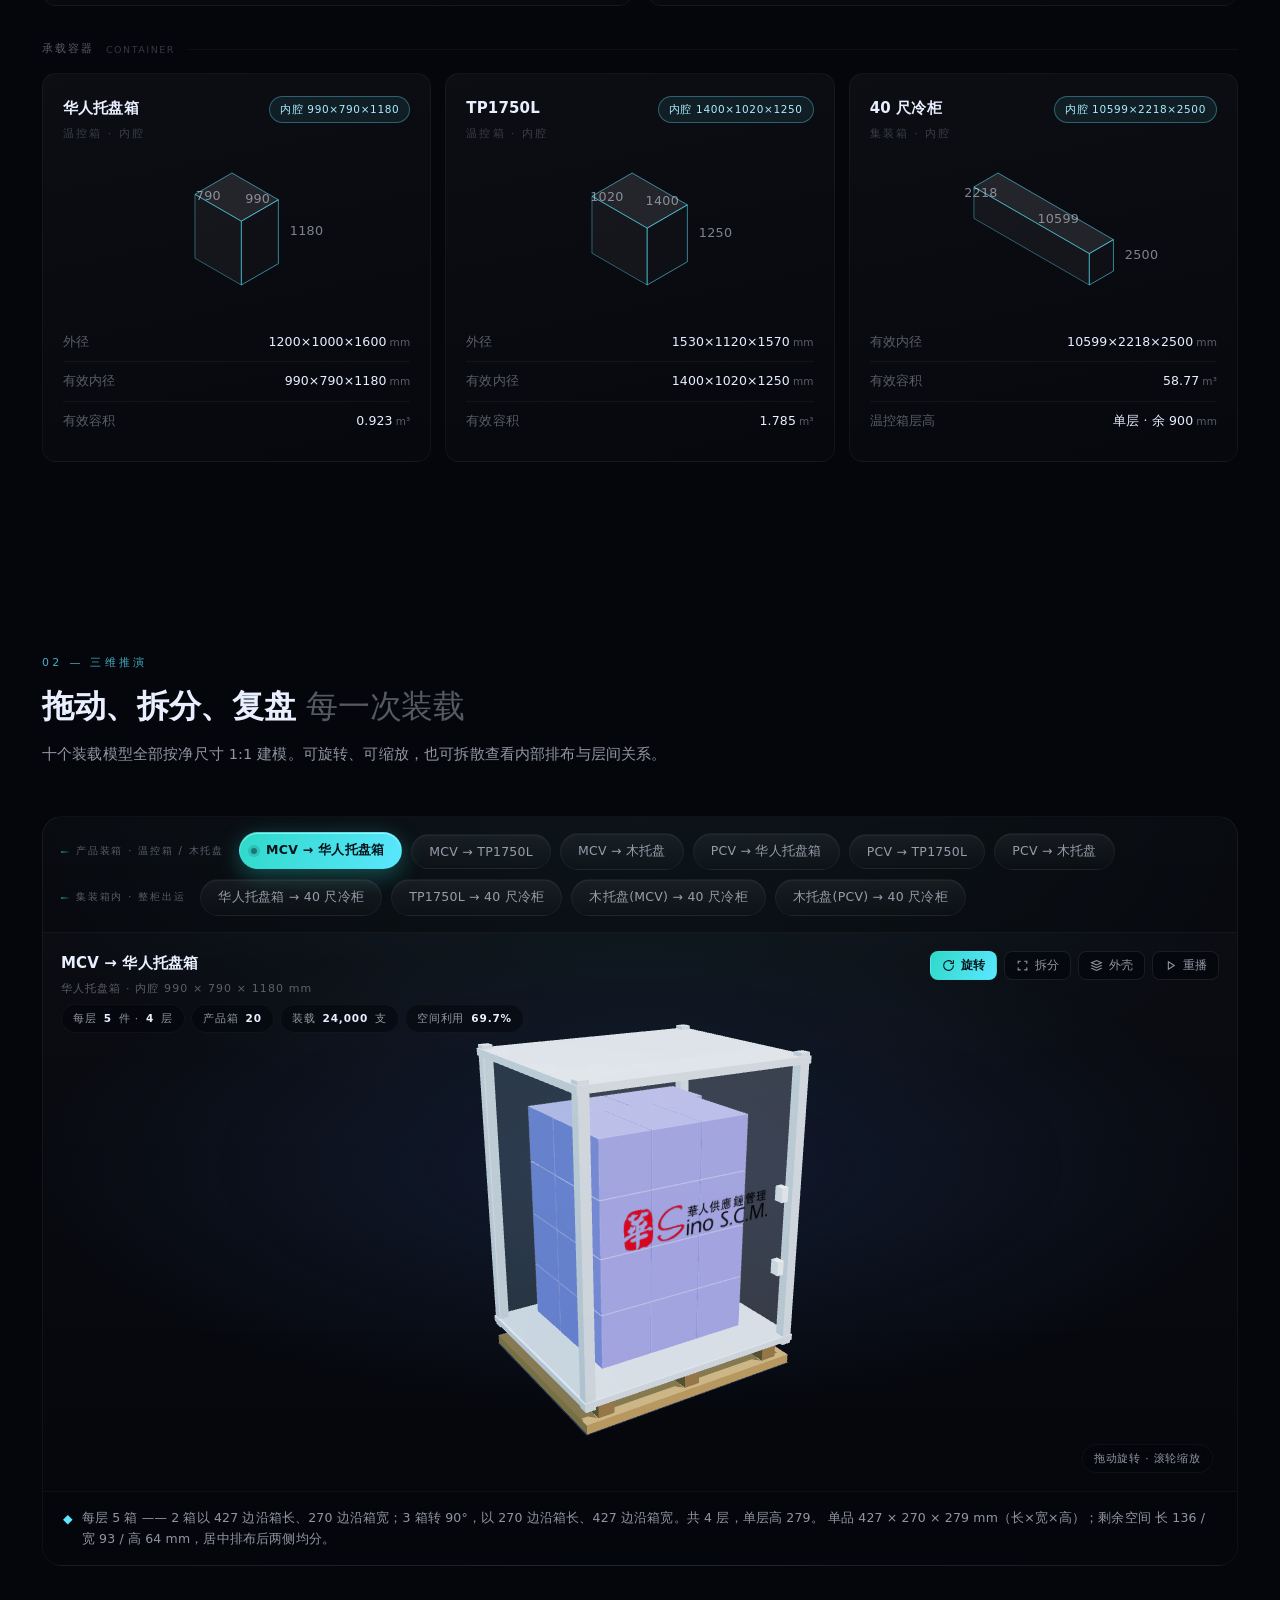
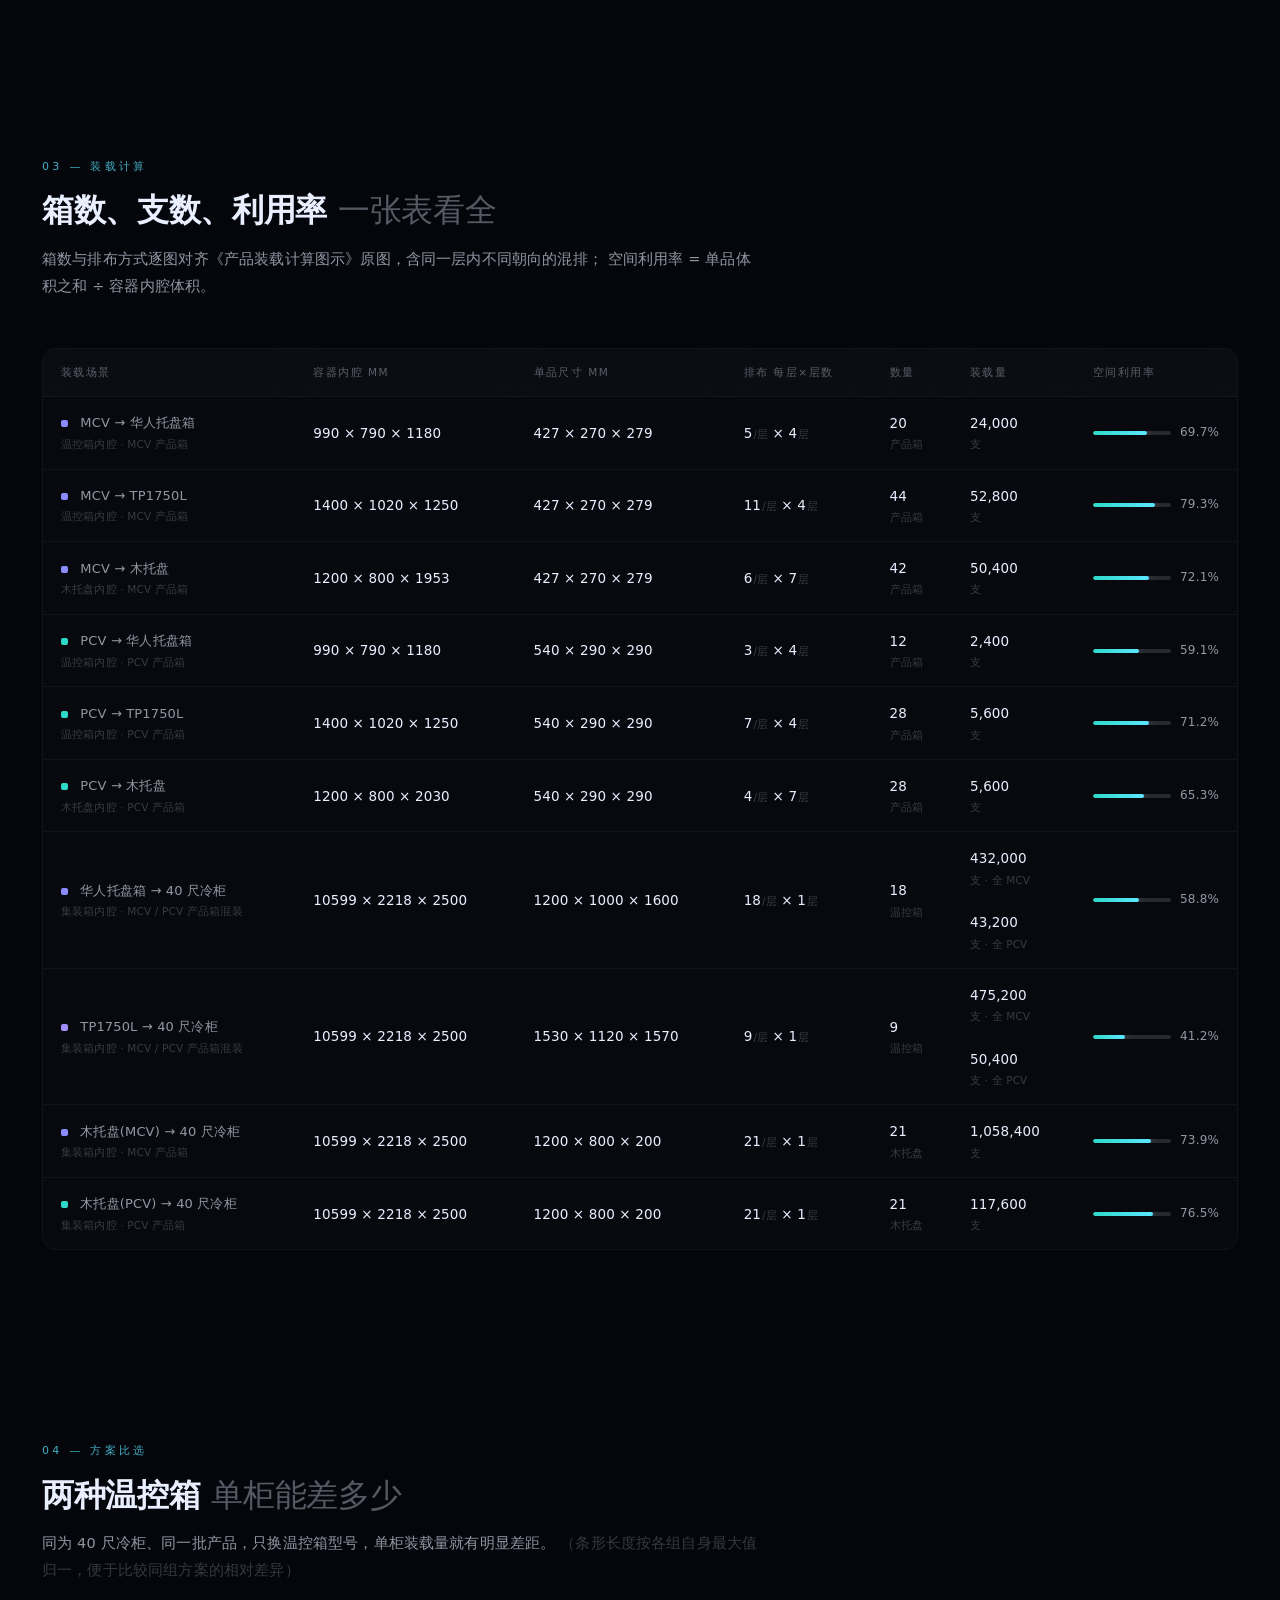
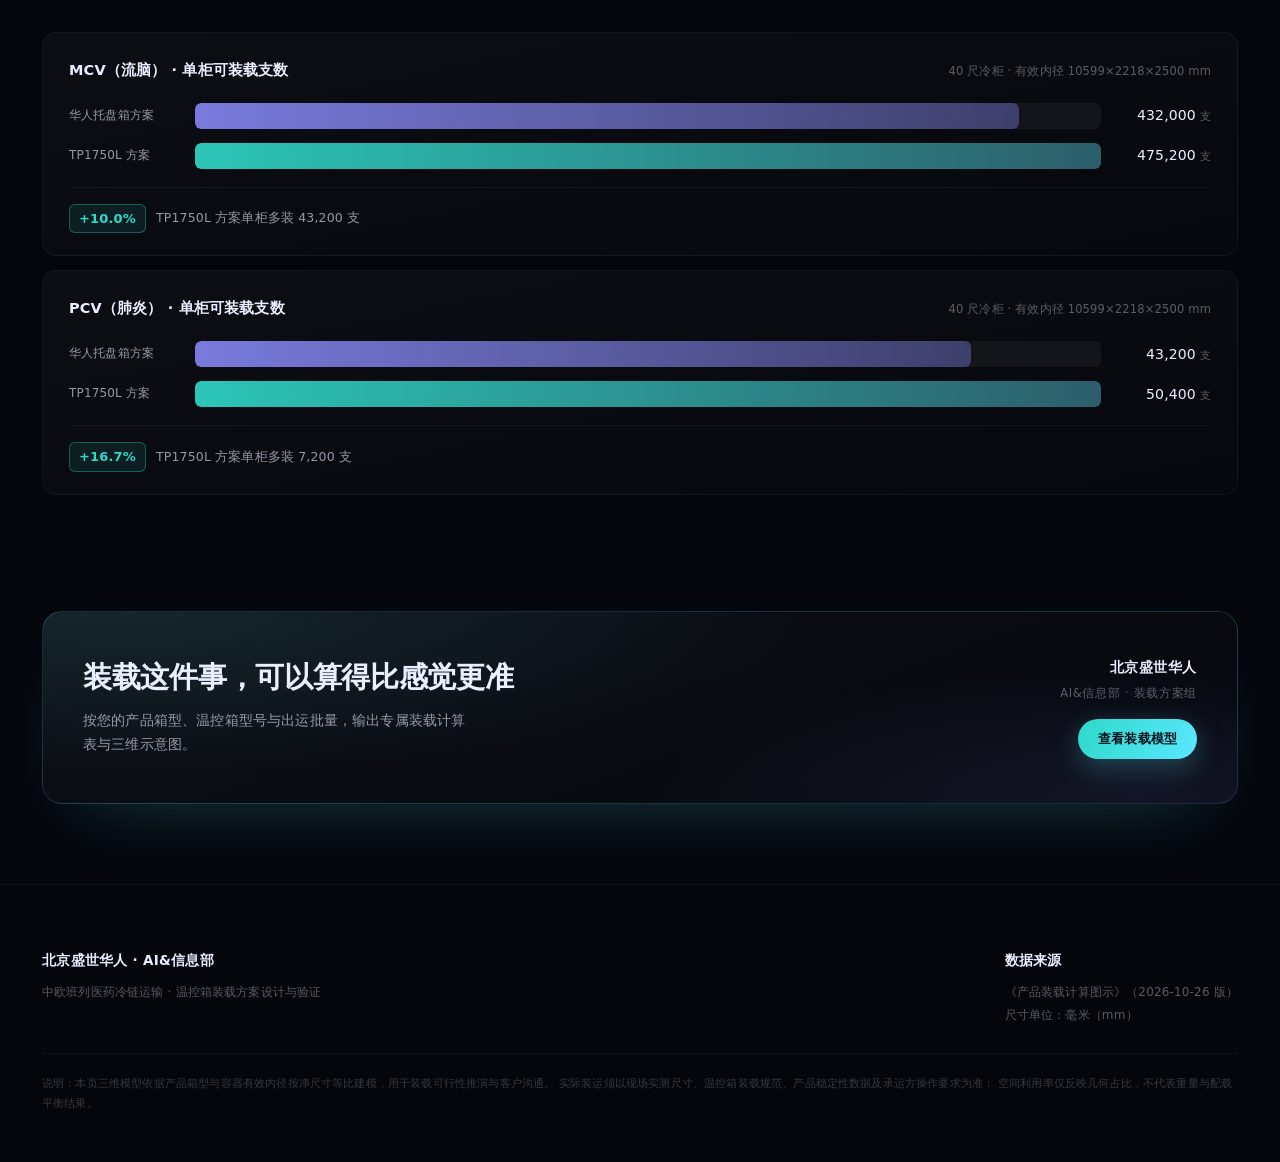
==== commit bd202fb2: "fix(v2): 木托盘(PCV) 整柜改为每托 4 箱/层×7 层、单层 21 托（117,600 支），与 PCV→木托盘 堆码一致" ====
--- a/v2/standalone.html
+++ b/v2/standalone.html
@@ -1140,16 +1140,16 @@
     id:'p4', az:-0.42, el:0.52, stage:'集装箱内 · 整柜出运', label:'木托盘(PCV) → 40 尺冷柜',
     cont:CONT.ct, item:PRODUCT.PCV,
     pieceLabel:'木托盘', unitLabel:'支', unitDims:'1200 × 800 × 200',
-    layers:2, unitsPerPiece:2400, mode:'containerOpenPallet',
+    layers:1, unitsPerPiece:5600, mode:'containerOpenPallet',
     groups:[
-      { n:[13,1,1], b:[800,1070,1200], o:[0,0,0]    },  /* 底层 13 托：800 沿柜长、1200 占柜宽 */
-      { n:[13,1,1], b:[800,1070,1200], o:[0,1070,0] }   /* 上层 13 托：叠在底层托盘上 */
+      { n:[13,1,1], b:[800,2230,1200], o:[0,0,0]    },  /* 前段 13 托转 90°：800 沿柜长、1200 占柜宽 */
+      { n:[8,1,1],  b:[1200,2230,800], o:[0,0,1200] }   /* 余宽 1018 里顺放 8 托：1200 沿柜长 */
     ],
-    /* 双层码放受柜内净高 2500 限制：单托 200 + 3 层×290 = 1070，两层合计 2140 */
+    /* 每块木托盘上的产品堆码（PCV：每层 4 箱，7 层 = 28 箱，货高 2030，加托盘 200 = 2230） */
     palletLoad:{ groups:[
-      { n:[2,3,2], b:[540,290,290], o:[0,0,0] }
+      { n:[2,7,2], b:[540,290,290], o:[0,0,0] }
     ], color:0x2ed9c8 },
-    note:'双层码放 26 托 —— 地面 13 托 + 上叠 13 托（13×800=10400 沿柜长、1200 占柜宽）。受净高 2500 限制，单托只能码 3 层（12 箱，总高 1070），两层合计 2140。整柜 26 托 ×2,400 支 = 62,400 支。',
+    note:'单层混排 21 托 —— 13 托转 90°（800 沿柜长，占满 1200 柜宽）+ 余下 1018 宽里顺放 8 托，合计占宽 2000、占长 10400。每托 28 箱（4 箱/层 × 7 层）×200 支 = 5,600 支，整柜 21 托 ×5,600 = 117,600 支；托高 200 + 货高 2030 = 2230，柜内净高 2500 余 270 mm。',
     color:0x2ed9c8, cssColor:'#2ED9C8'
   }
 ];
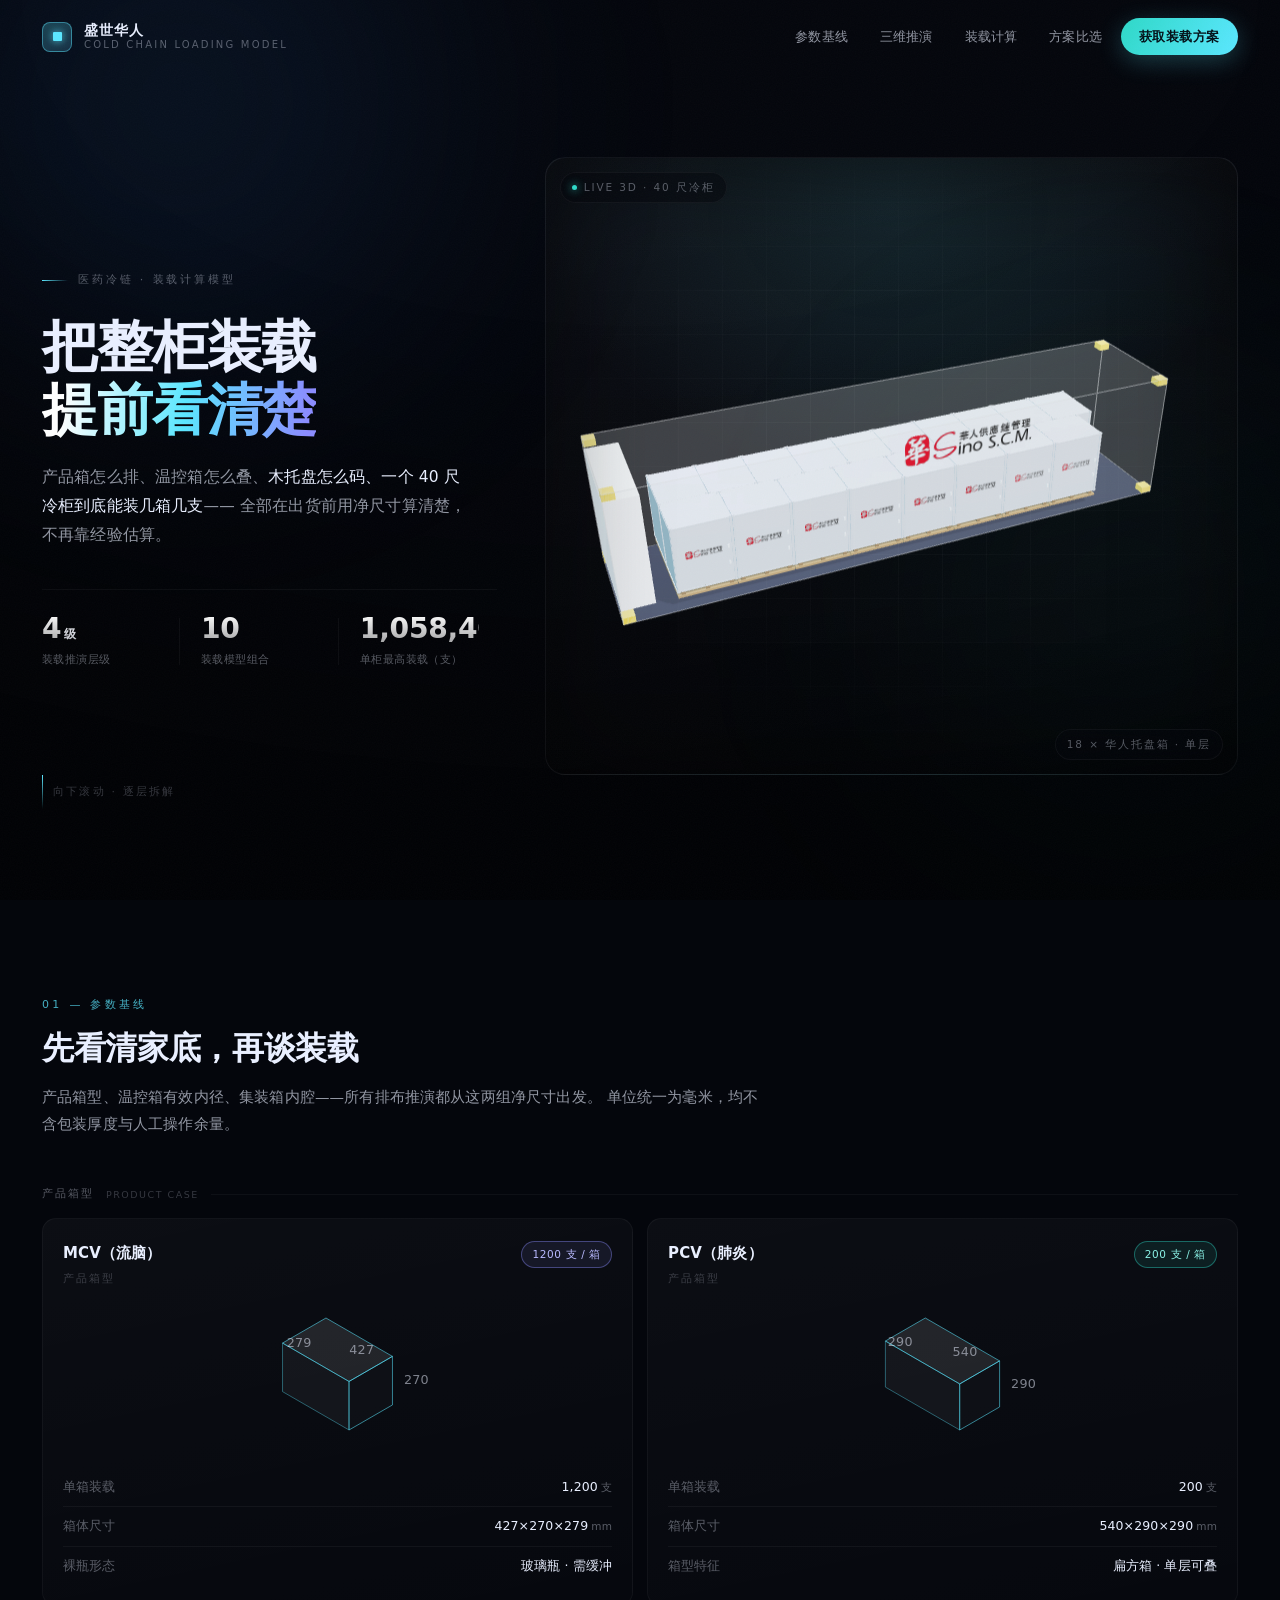
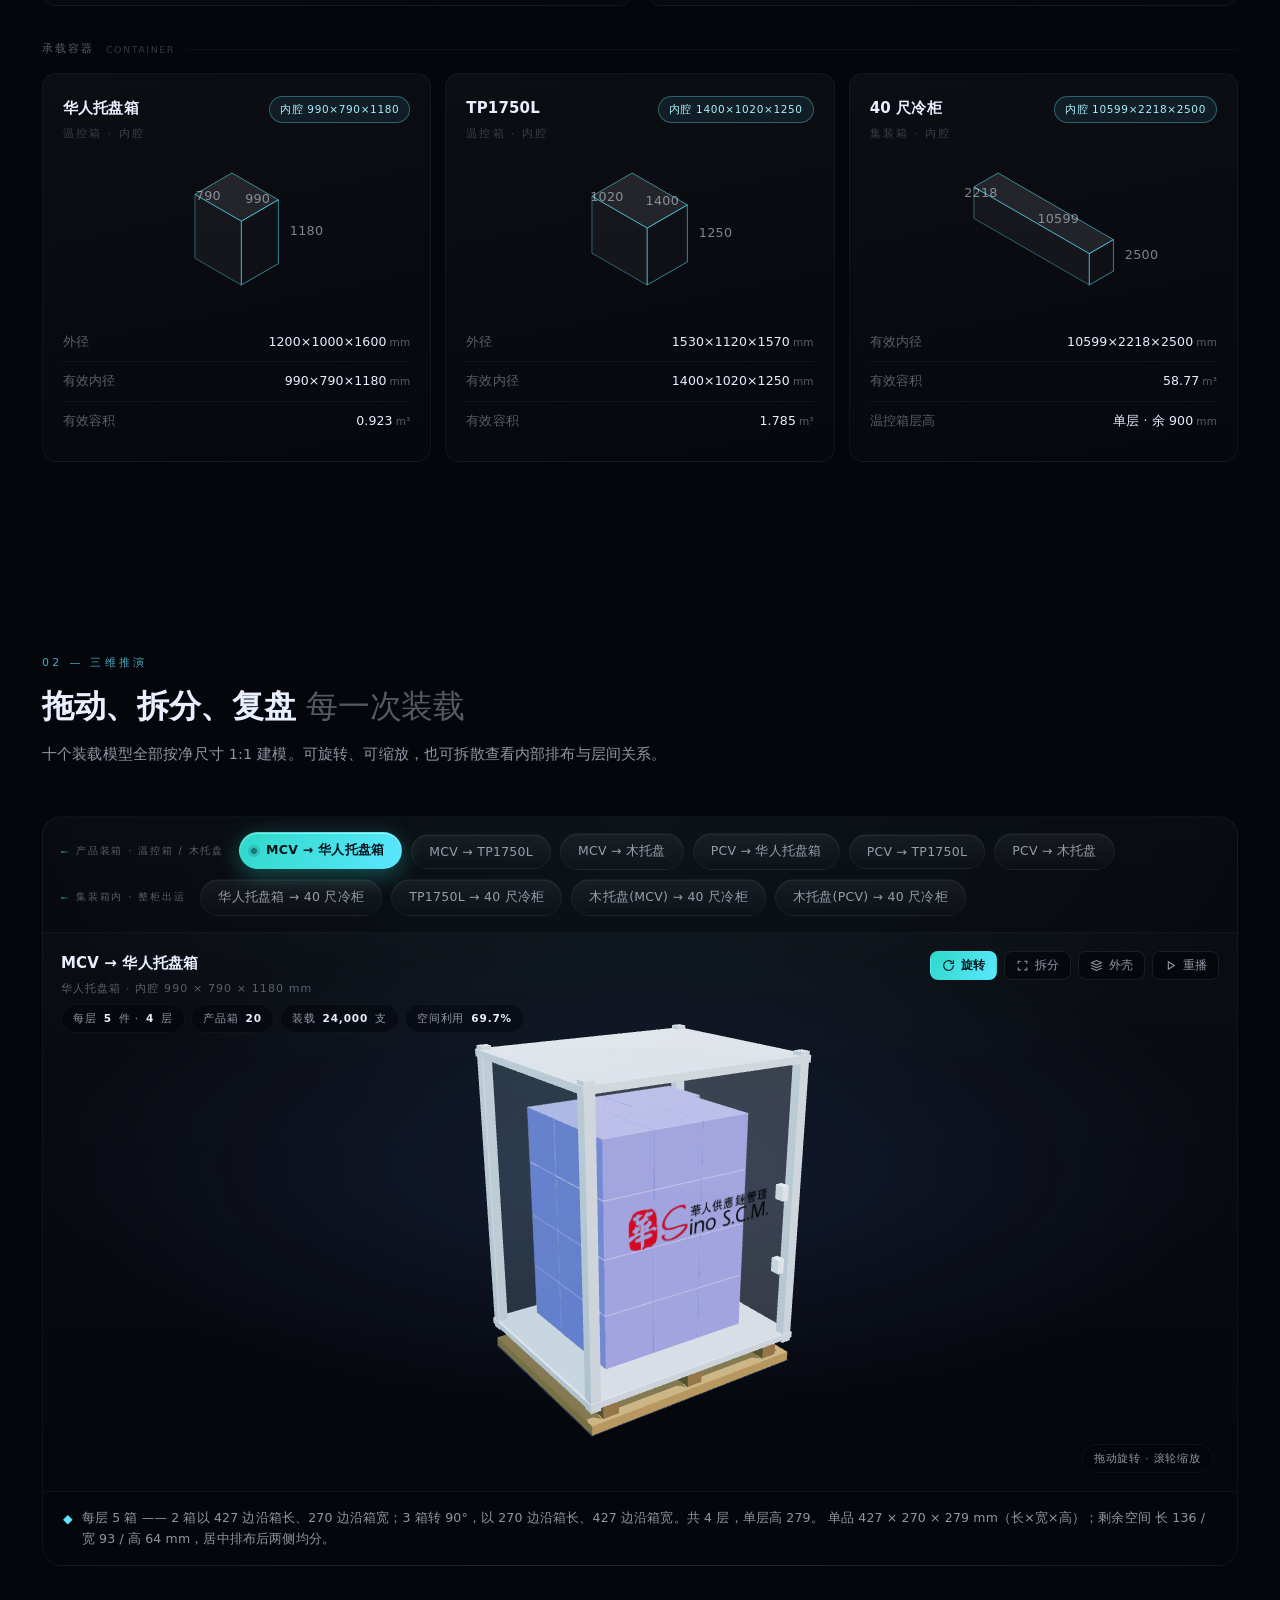
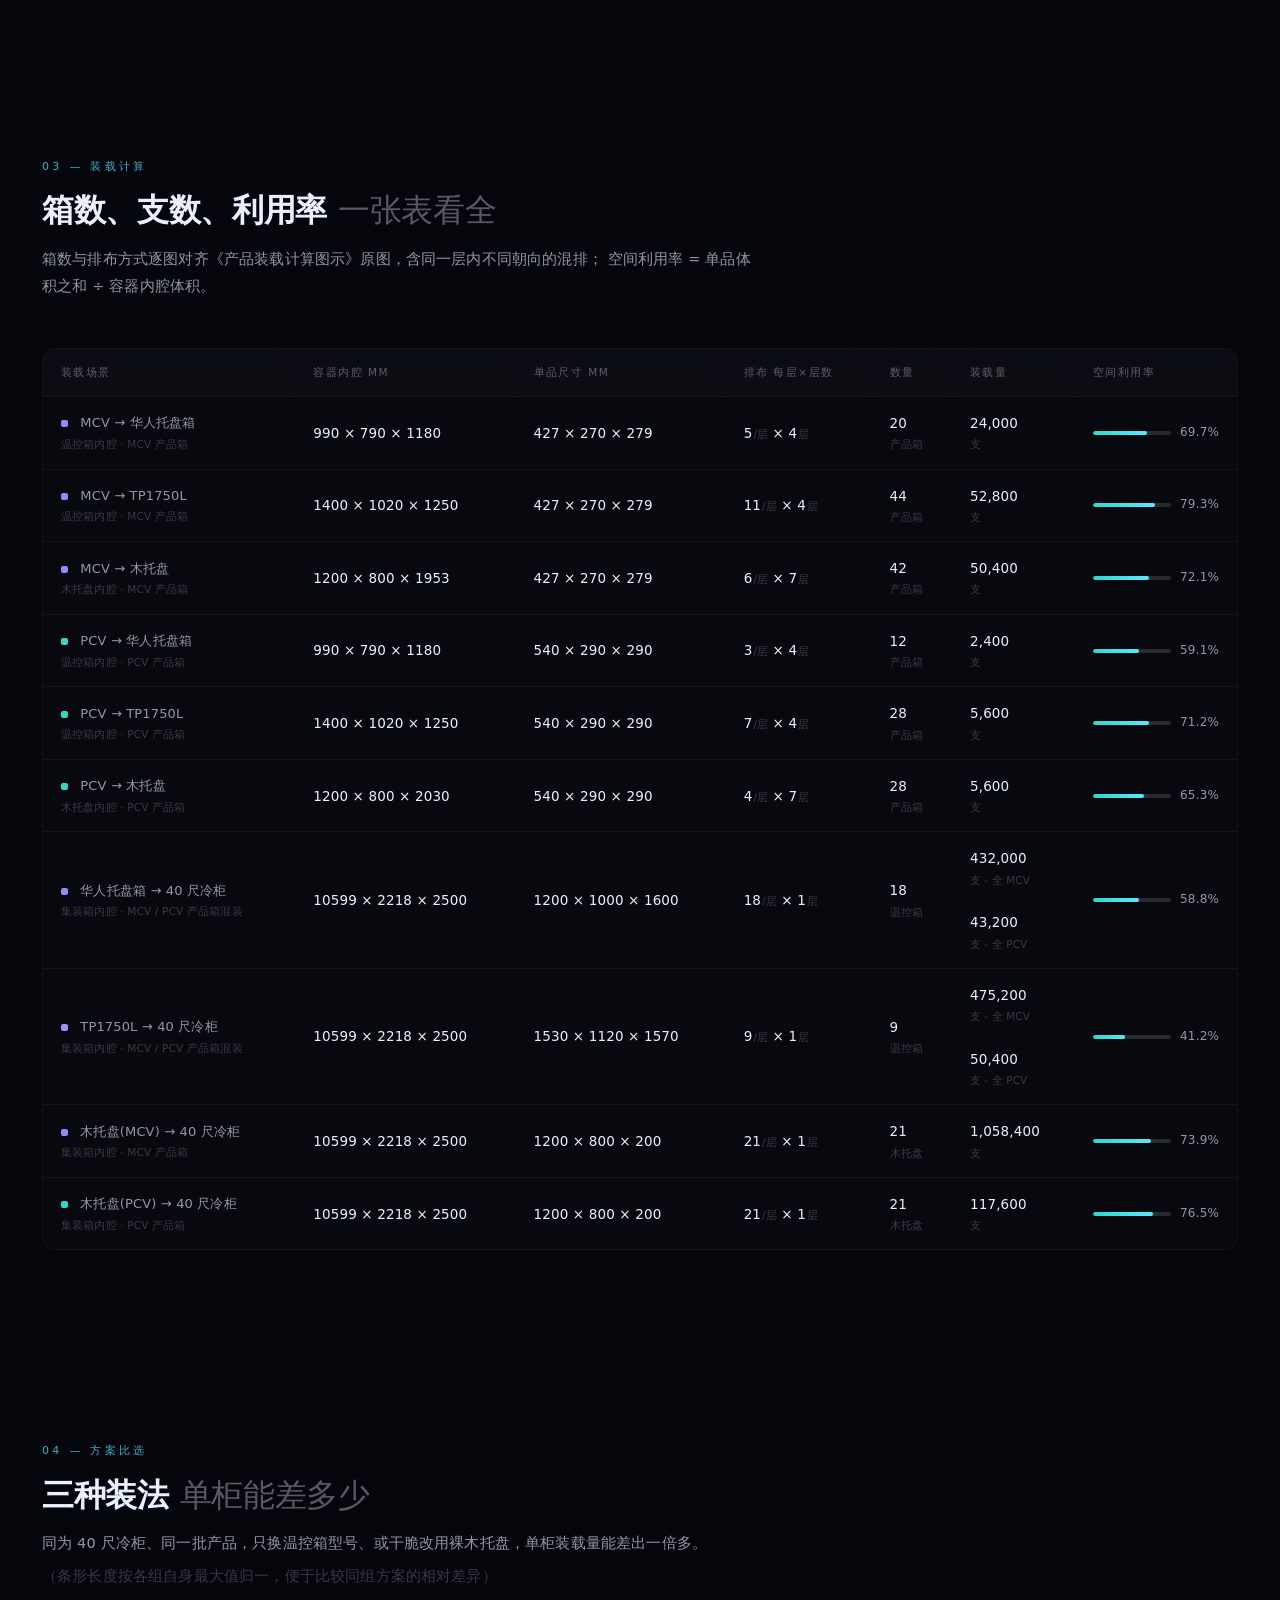
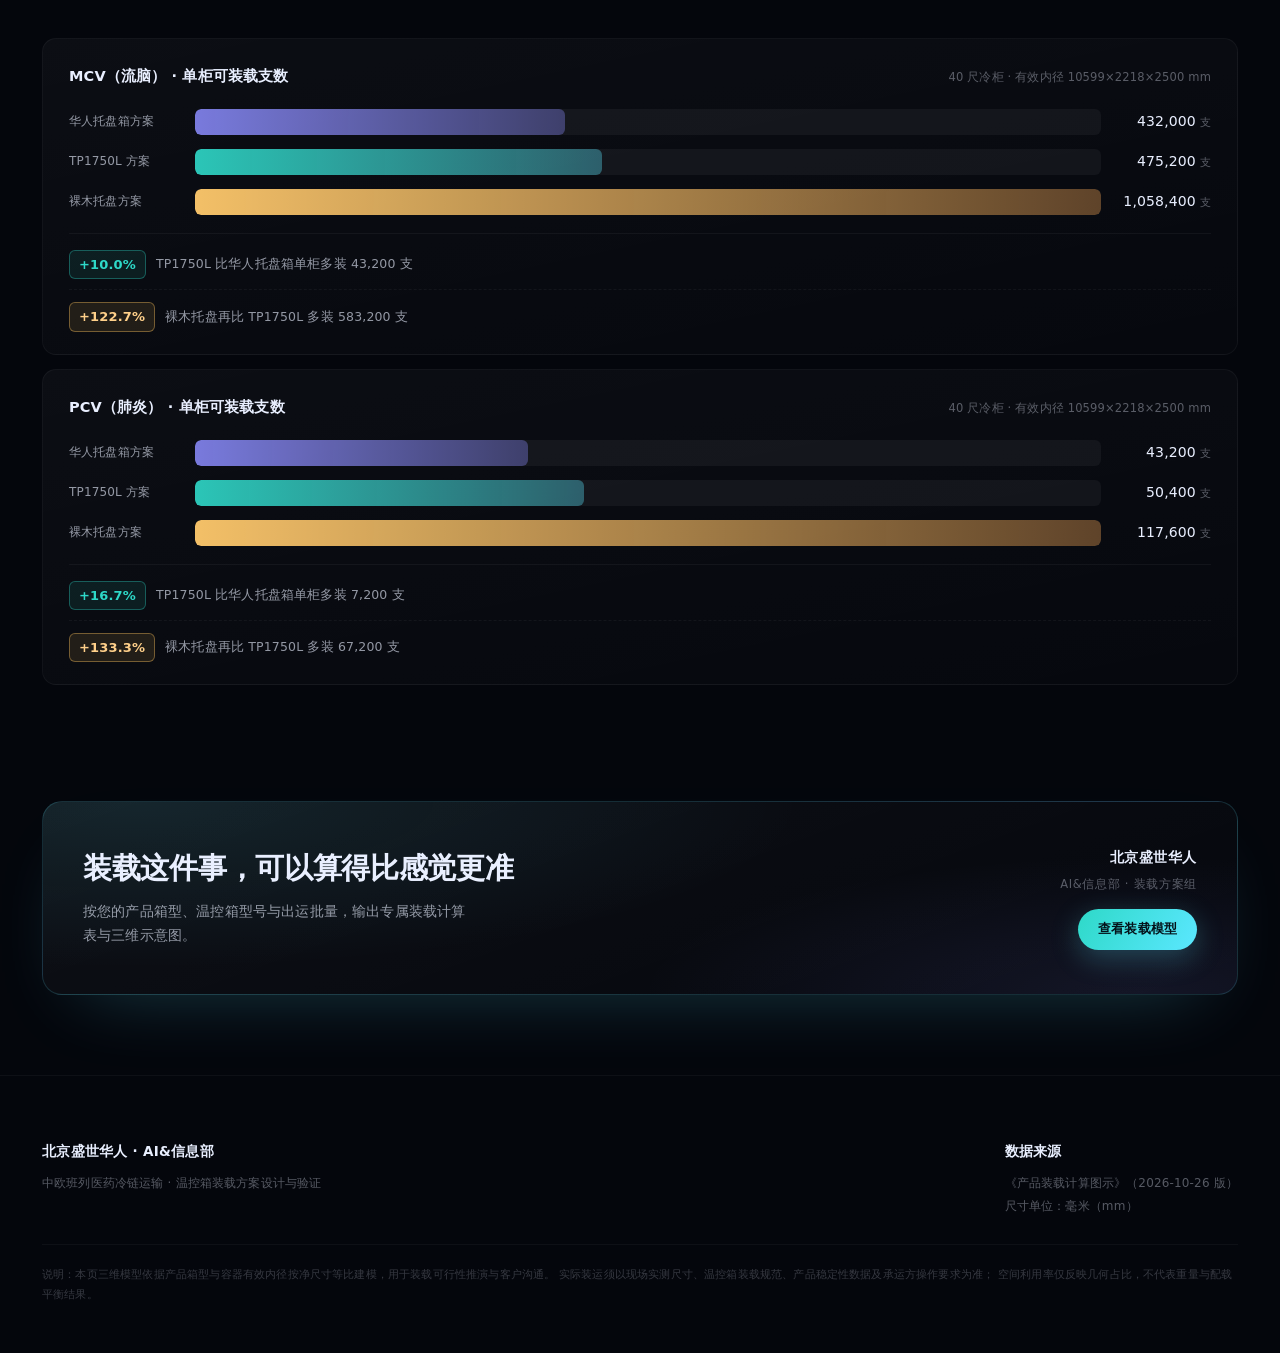
==== commit fccf739d: "feat(v2): 方案比选加入裸木托盘方案第三条（MCV 1,058,400 / PCV 117,600），标题改为三种装法" ====
--- a/v2/standalone.html
+++ b/v2/standalone.html
@@ -490,6 +490,8 @@
 }
 .bar-fill.a { background:linear-gradient(90deg,rgba(139,140,255,.85),rgba(139,140,255,.35)); }
 .bar-fill.b { background:linear-gradient(90deg,rgba(46,217,200,.9),rgba(91,231,255,.35)); }
+/* 裸木托盘：暖金，整组里最长的那根，视觉上直接点出「最优解」 */
+.bar-fill.c { background:linear-gradient(90deg,rgba(255,201,108,.95),rgba(255,166,74,.32)); }
 .bar-val {
   font-family:"DIN Alternate",system-ui,sans-serif; font-size:14px; font-variant-numeric:tabular-nums;
   color:var(--ink); min-width:96px; text-align:right; letter-spacing:.01em;
@@ -504,6 +506,10 @@
   color:var(--mint); font-variant-numeric:tabular-nums;
   padding:3px 9px; border-radius:6px; border:1px solid rgba(46,217,200,.34); background:rgba(46,217,200,.09);
 }
+.delta.warm {
+  color:#FFD08A; border-color:rgba(255,196,92,.38); background:rgba(255,196,92,.10);
+}
+.cmp-foot-2 { margin-top:10px; padding-top:12px; border-top-style:dashed; }
 
 /* ---------- Footer ---------- */
 .footer { padding:64px 0 48px; border-top:1px solid var(--line-soft); margin-top:40px; position:relative; z-index:2; }
@@ -924,10 +930,10 @@
   <div class="wrap">
     <div class="sec-head reveal">
       <div class="sec-index">04 — 方案比选</div>
-      <h2 class="sec-title">两种温控箱 <em>单柜能差多少</em></h2>
+      <h2 class="sec-title">三种装法 <em>单柜能差多少</em></h2>
       <p class="sec-sub">
-        同为 40 尺冷柜、同一批产品，只换温控箱型号，单柜装载量就有明显差距。
-        <span style="color:var(--ink-4)">（条形长度按各组自身最大值归一，便于比较同组方案的相对差异）</span>
+        同为 40 尺冷柜、同一批产品，只换温控箱型号、或干脆改用裸木托盘，单柜装载量能差出一倍多。
+        <span style="display:block;margin-top:6px;color:var(--ink-4)">（条形长度按各组自身最大值归一，便于比较同组方案的相对差异）</span>
       </p>
     </div>
     <div class="compare" id="compare"></div>
@@ -1339,37 +1345,42 @@
   const byId = id => SCENES.find(s => s.id === id);
   const c1 = piecesOf(byId('c1')), c2 = piecesOf(byId('c2'));
 
-  /* 单柜支数 = 柜内温控箱数 × 每箱产品箱数 × 单箱支数 */
+  /* 单柜支数 = 柜内温控箱数 × 每箱产品箱数 × 单箱支数；裸木托盘直接取整柜场景的成型结果 */
   const fam = [
     { label:'MCV（流脑）',
       a: c1 * piecesOf(byId('a1')) * PRODUCT.MCV.vial,
-      b: c2 * piecesOf(byId('a2')) * PRODUCT.MCV.vial },
+      b: c2 * piecesOf(byId('a2')) * PRODUCT.MCV.vial,
+      c: calc(byId('p3')).units },
     { label:'PCV（肺炎）',
       a: c1 * piecesOf(byId('b1')) * PRODUCT.PCV.vial,
-      b: c2 * piecesOf(byId('b2')) * PRODUCT.PCV.vial }
+      b: c2 * piecesOf(byId('b2')) * PRODUCT.PCV.vial,
+      c: calc(byId('p4')).units }
   ];
   host.innerHTML = fam.map(f => {
     const up = (f.b / f.a - 1) * 100;
-    /* 条形按"本组最大值"归一：题干说明即如此，同组两种温控箱的差异才看得清 */
-    const fmax = Math.max(f.a, f.b);
+    const up2 = (f.c / f.b - 1) * 100;
+    /* 条形按"本组最大值"归一：题干说明即如此，三种装法的差异才看得清 */
+    const fmax = Math.max(f.a, f.b, f.c);
+    const bar = (cls, label, v) => `<div class="bar-row">
+        <div class="bar-label">${label}</div>
+        <div class="bar-track"><div class="bar-fill ${cls}" data-w="${(v / fmax * 100).toFixed(1)}"></div></div>
+        <div class="bar-val">${fmt(v)}<small>支</small></div>
+      </div>`;
     return `<div class="cmp-card reveal">
       <div class="cmp-head">
         <h3>${f.label} · 单柜可装载支数</h3>
         <span class="note">40 尺冷柜 · 有效内径 10599×2218×2500 mm</span>
       </div>
-      <div class="bar-row">
-        <div class="bar-label">华人托盘箱方案</div>
-        <div class="bar-track"><div class="bar-fill a" data-w="${(f.a/fmax*100).toFixed(1)}"></div></div>
-        <div class="bar-val">${fmt(f.a)}<small>支</small></div>
-      </div>
-      <div class="bar-row">
-        <div class="bar-label">TP1750L 方案</div>
-        <div class="bar-track"><div class="bar-fill b" data-w="${(f.b/fmax*100).toFixed(1)}"></div></div>
-        <div class="bar-val">${fmt(f.b)}<small>支</small></div>
-      </div>
+      ${bar('a', '华人托盘箱方案', f.a)}
+      ${bar('b', 'TP1750L 方案', f.b)}
+      ${bar('c', '裸木托盘方案', f.c)}
       <div class="cmp-foot">
         <span class="delta">+${up.toFixed(1)}%</span>
-        <span>TP1750L 方案单柜多装 ${fmt(f.b - f.a)} 支</span>
+        <span>TP1750L 比华人托盘箱单柜多装 ${fmt(f.b - f.a)} 支</span>
+      </div>
+      <div class="cmp-foot cmp-foot-2">
+        <span class="delta warm">+${up2.toFixed(1)}%</span>
+        <span>裸木托盘再比 TP1750L 多装 ${fmt(f.c - f.b)} 支</span>
       </div>
     </div>`;
   }).join('');
